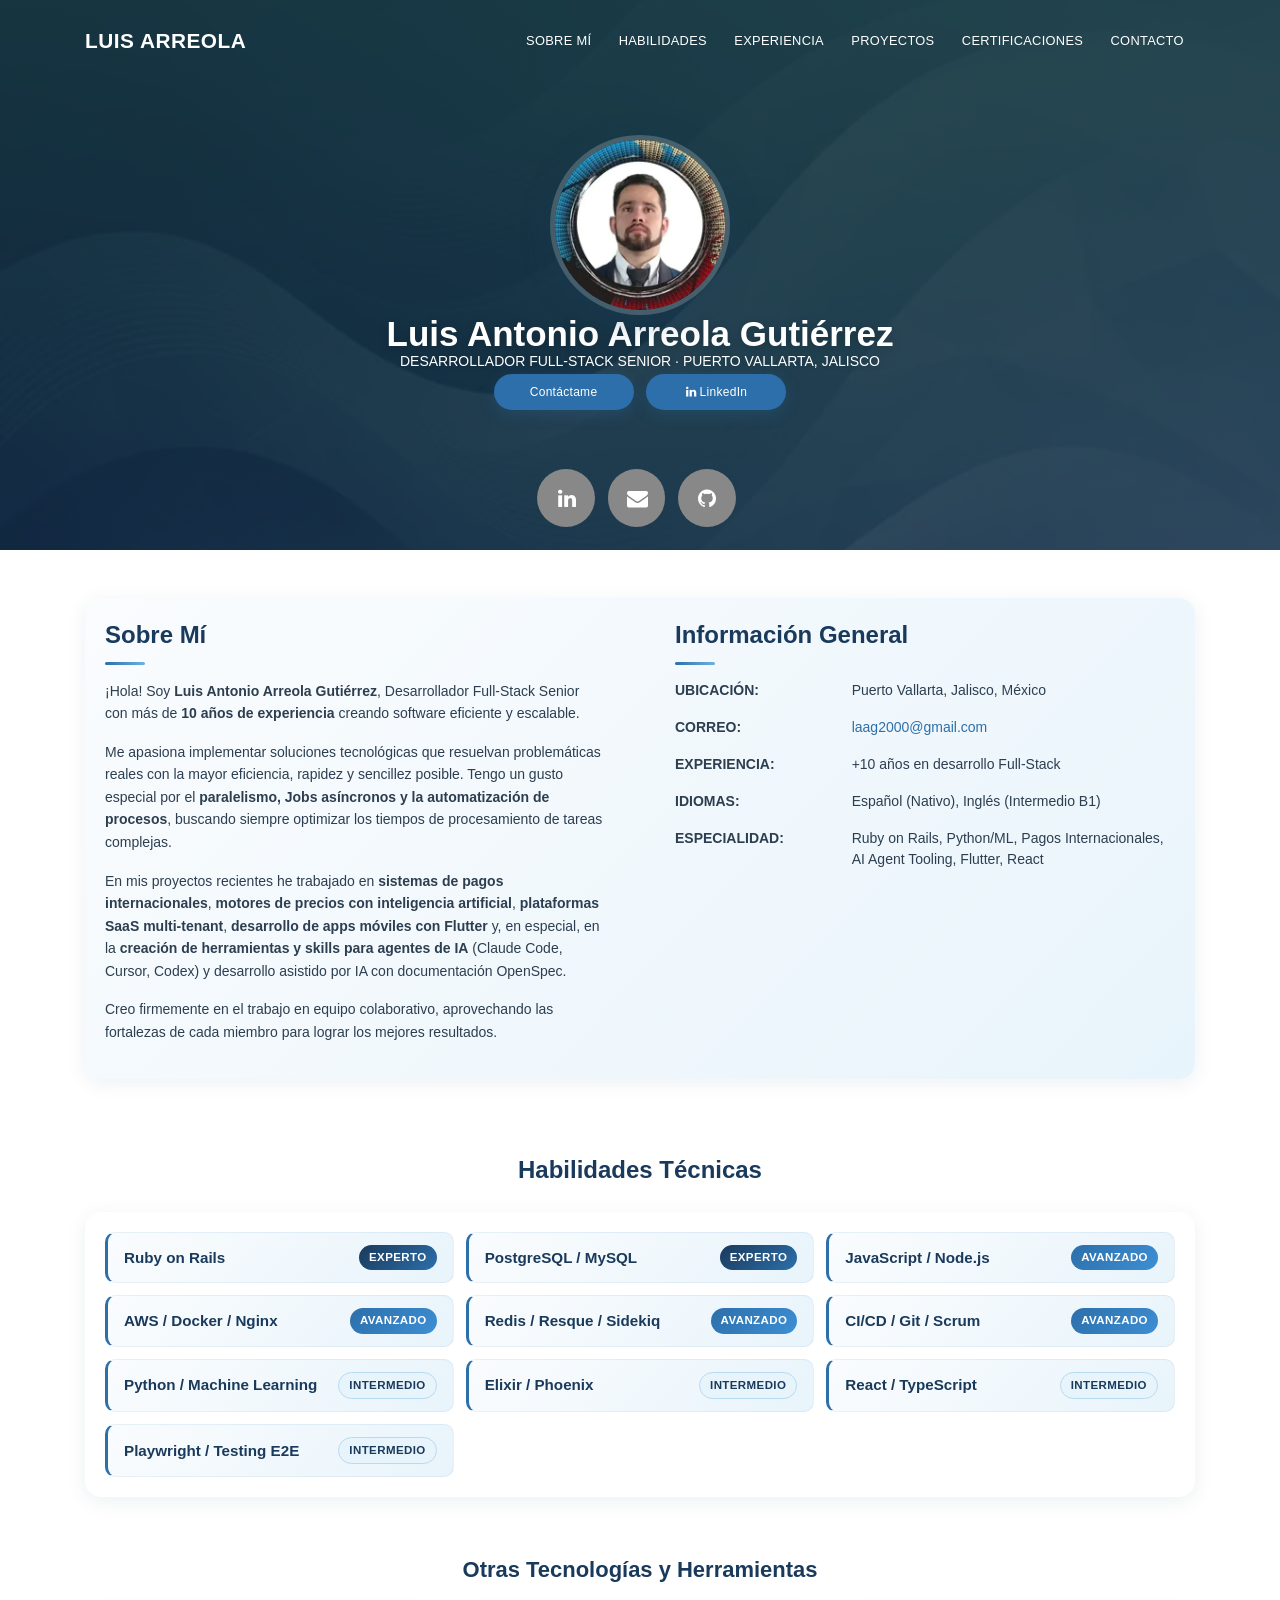
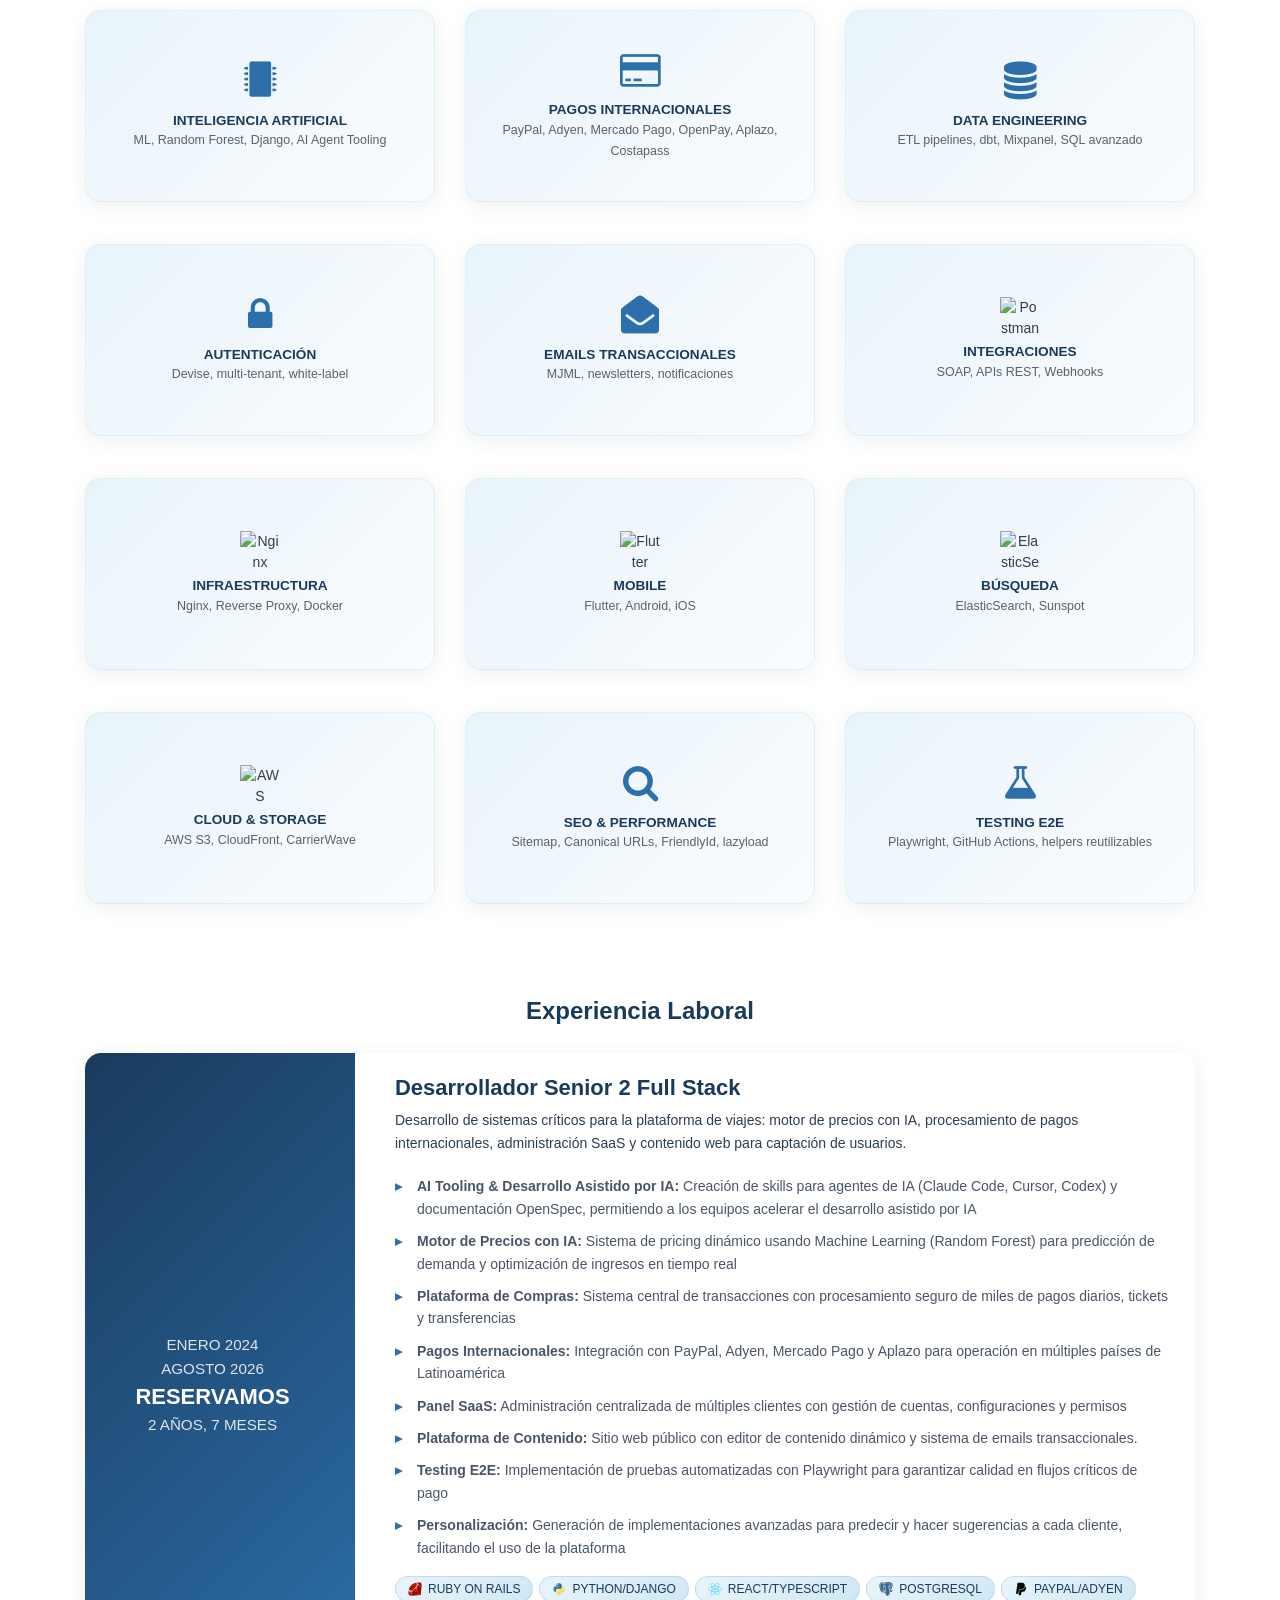
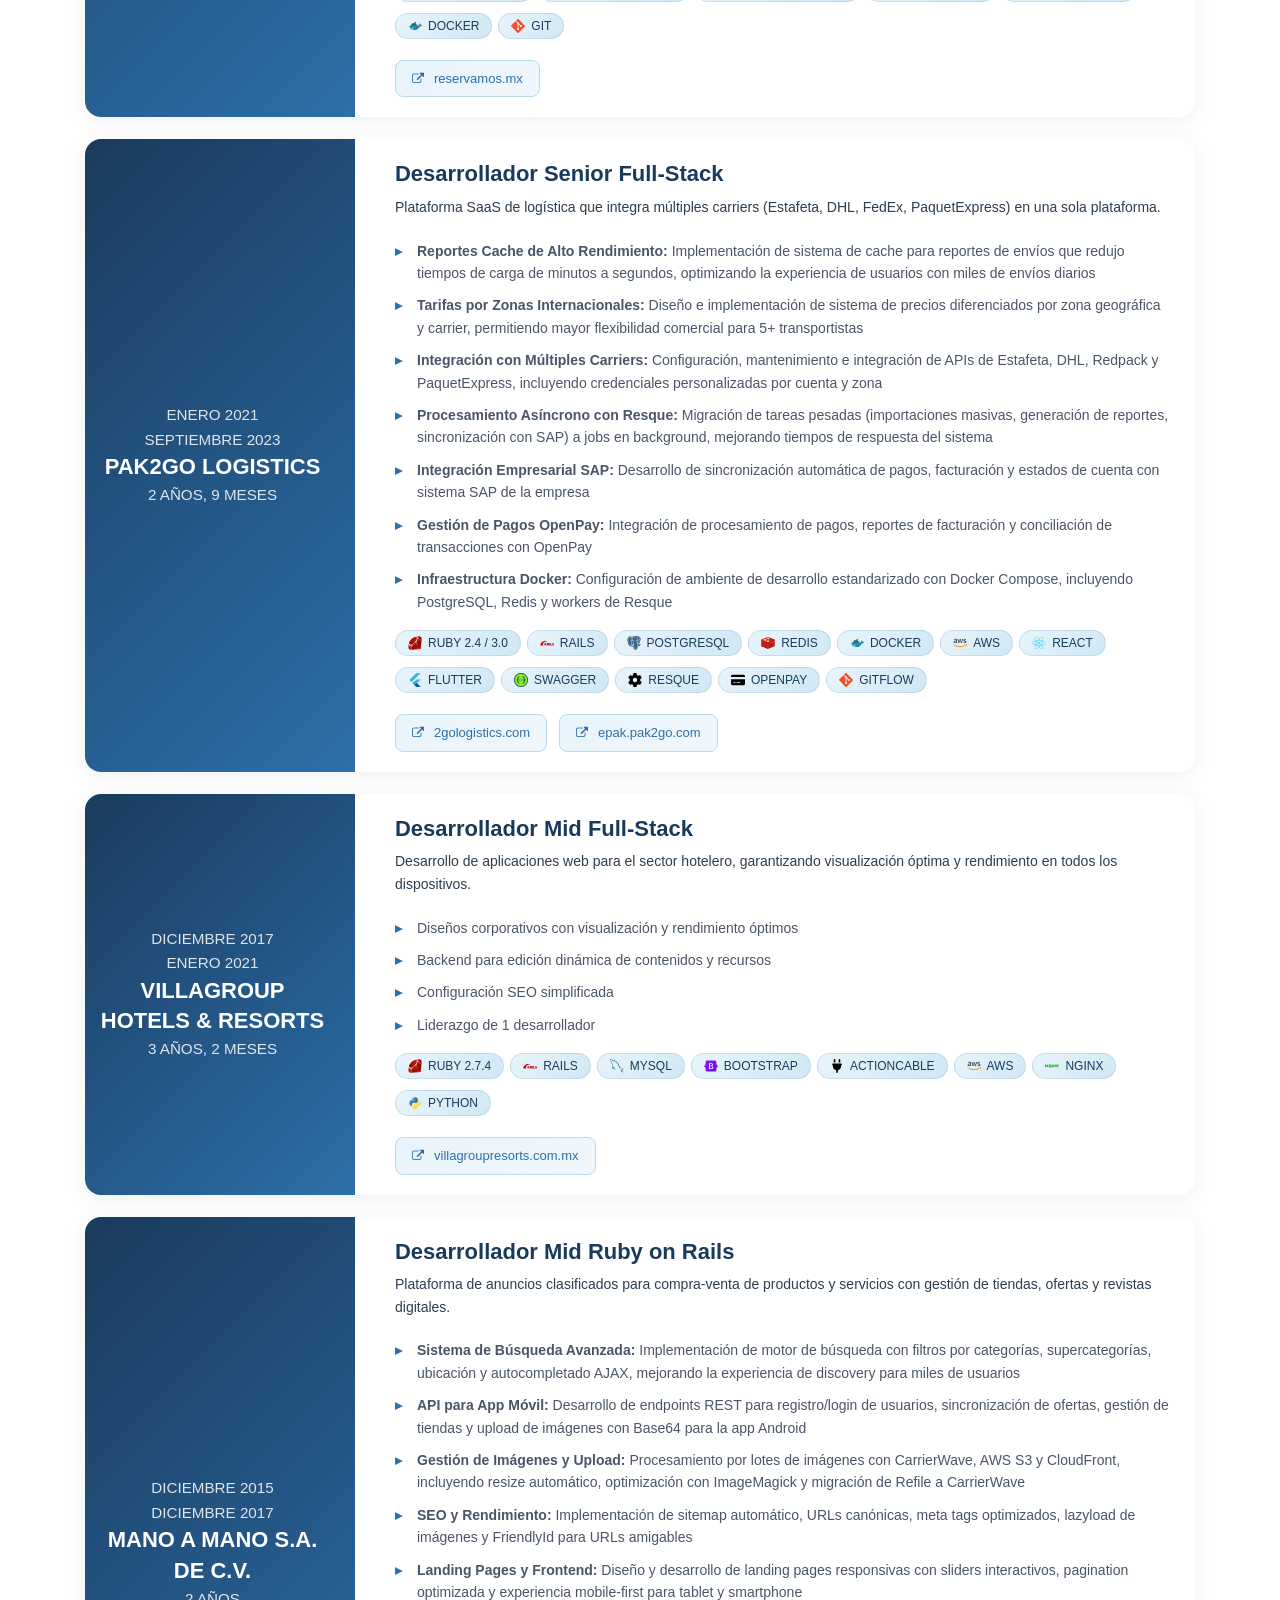
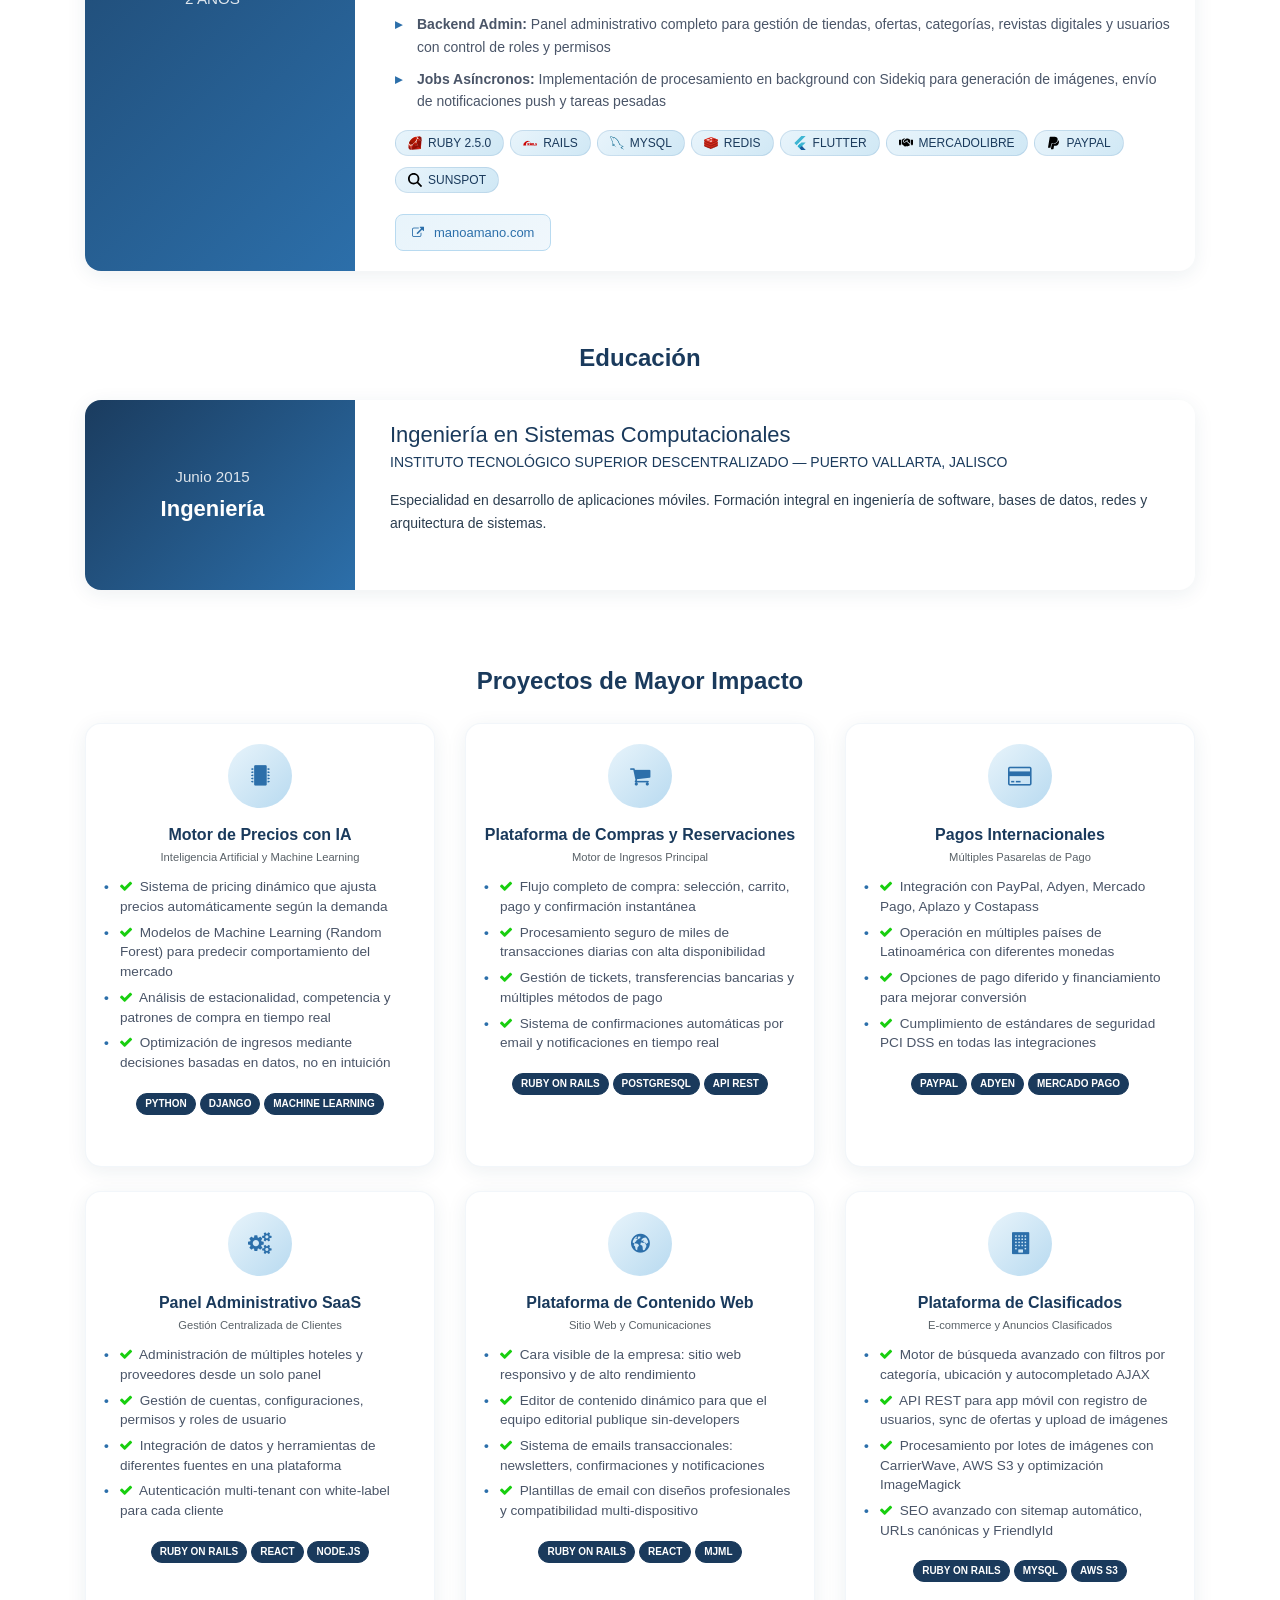
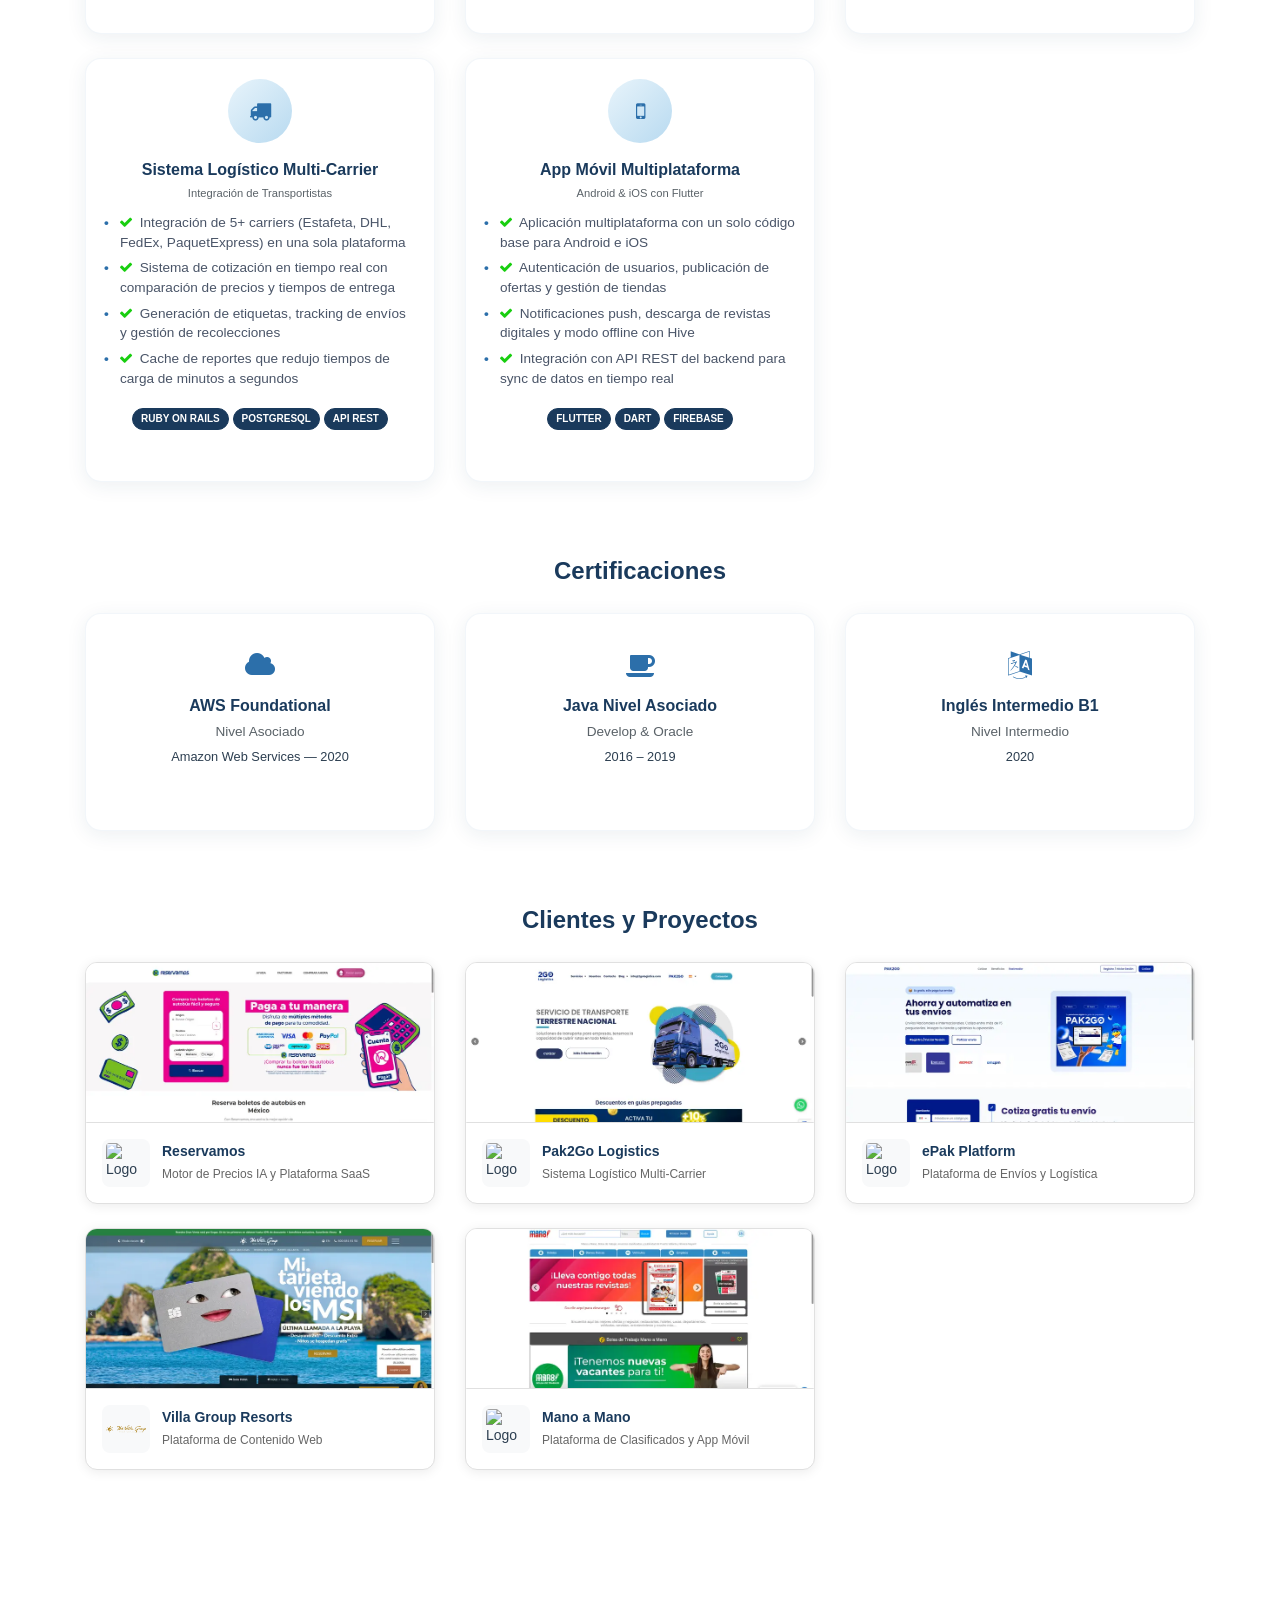
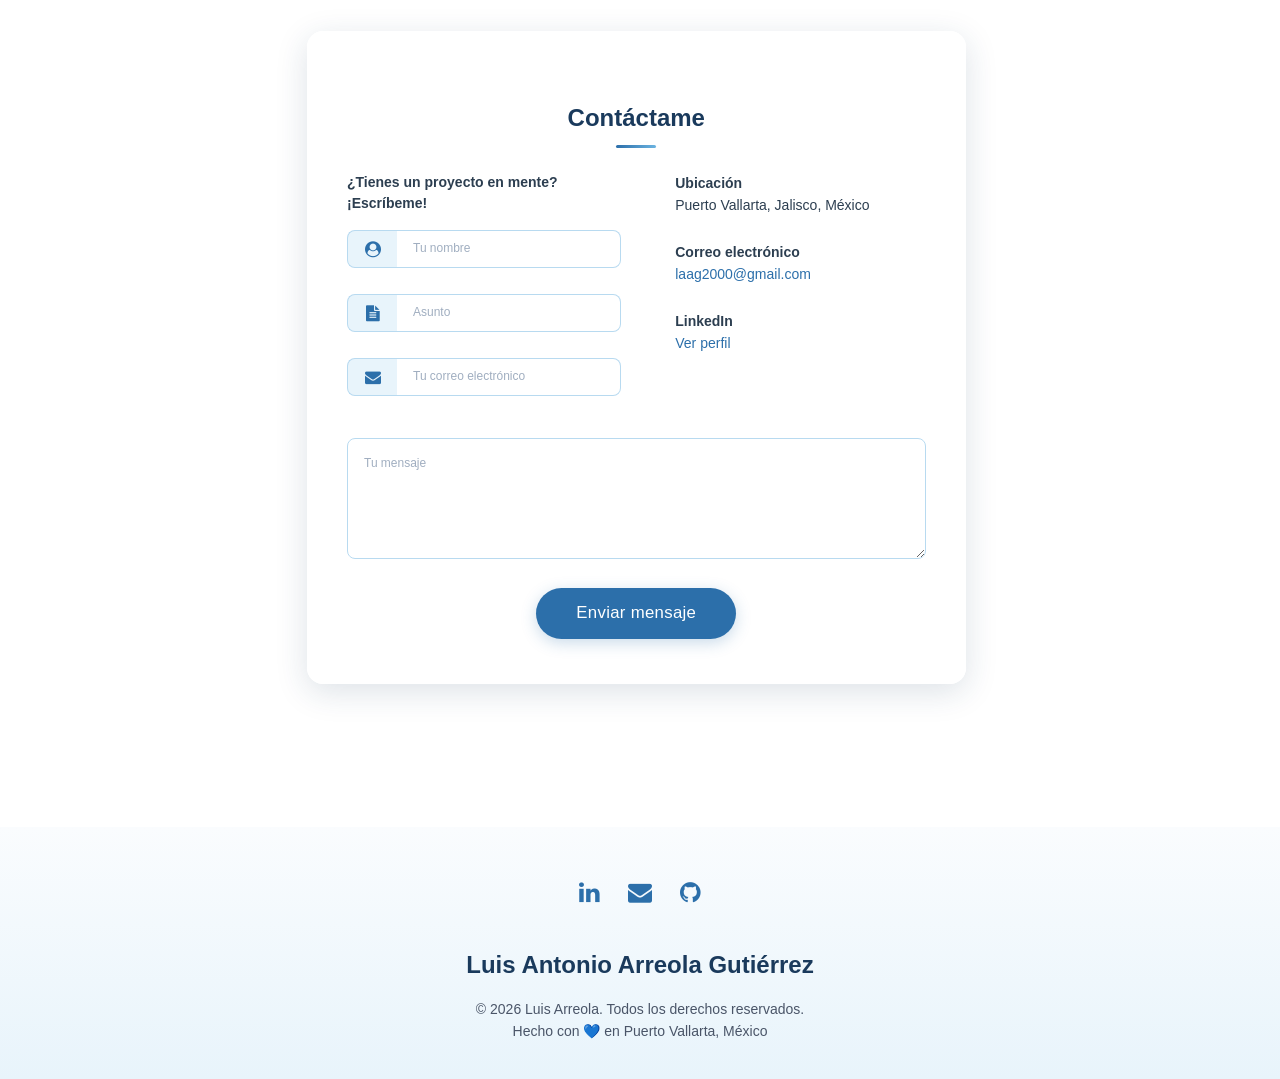
==== index.html @ 7dad3530 "Fix english level, copyright year and Reservamos start date; elevate AI tooling" ====
<!DOCTYPE html>
<html lang="es-MX">

<head>
  <meta charset="UTF-8">
  <meta name="viewport" content="width=device-width, initial-scale=1">

  <!-- SEO Primary Meta Tags -->
  <title>Luis Antonio Arreola Gutiérrez — Desarrollador Full-Stack Senior</title>
  <meta name="description"
    content="Portafolio de Luis Antonio Arreola Gutiérrez, Desarrollador Full-Stack Senior con +10 años en Ruby on Rails, Python, Flutter y AWS. Puerto Vallarta, México.">
  <meta name="author" content="Luis Antonio Arreola Gutiérrez">
  <meta name="robots" content="index, follow">
  <link rel="canonical" href="https://www.laag.dev/">

  <!-- Preconnect for Performance -->
  <link rel="preconnect" href="https://cdn.jsdelivr.net">
  <link rel="preconnect" href="https://fonts.gstatic.com" crossorigin>
  
  <!-- Preload Critical Resources -->
  <link rel="preload" href="images/profile.webp" as="image" type="image/webp">
  <link rel="preload" href="images/header-bg.webp" as="image" type="image/webp" fetchpriority="high">
  
  <!-- DNS Prefetch -->
  <link rel="dns-prefetch" href="https://www.google.com">
  <link rel="dns-prefetch" href="https://formspree.io">

  <!-- Open Graph / Facebook -->
  <meta property="og:type" content="website">
  <meta property="og:url" content="https://www.laag.dev/">
  <meta property="og:title" content="Luis Antonio Arreola Gutiérrez — Desarrollador Full-Stack Senior">
  <meta property="og:description"
    content="Portafolio profesional de Luis Antonio Arreola Gutiérrez. +10 años creando software eficiente y escalable.">
  <meta property="og:image" content="https://www.laag.dev/images/profile.webp">
  <meta property="og:image:type" content="image/webp">
  <meta property="og:locale" content="es_MX">

  <!-- Twitter -->
  <meta name="twitter:card" content="summary_large_image">
  <meta name="twitter:title" content="Luis Antonio Arreola Gutiérrez — Desarrollador Full-Stack Senior">
  <meta name="twitter:description"
    content="Portafolio profesional de Luis Antonio Arreola Gutiérrez. +10 años creando software eficiente y escalable.">
  <meta name="twitter:image" content="https://www.laag.dev/images/profile.webp">

  <!-- Structured Data (JSON-LD) -->
  <script type="application/ld+json">
    {
      "@context": "https://schema.org",
      "@type": "Person",
      "name": "Luis Antonio Arreola Gutiérrez",
      "url": "https://www.laag.dev",
      "image": "https://www.laag.dev/images/profile.webp",
      "jobTitle": "Desarrollador Full-Stack Senior",
      "worksFor": {
        "@type": "Organization",
        "name": "Reservamos"
      },
      "address": {
        "@type": "PostalAddress",
        "addressLocality": "Puerto Vallarta",
        "addressRegion": "Jalisco",
        "addressCountry": "MX"
      },
      "sameAs": [
        "https://www.linkedin.com/in/luis-antonio-arreola-gutierrez-a48239131/",
        "https://github.com/luyz2000"
      ]
    }
    </script>

  <!-- System fonts only (no custom typeface downloads). Icon font ForkAwesome remains. -->

    <!-- Critical CSS (inlined to eliminate render-blocking) -->
  <style>/*!
 * Bootstrap v4.0.0-beta (https://getbootstrap.com)
 * Copyright 2011-2017 The Bootstrap Authors
 * Copyright 2011-2017 Twitter, Inc.
 * Licensed under MIT (https://github.com/twbs/bootstrap/blob/master/LICENSE)
 */@media print{*,::after,::before{text-shadow:none!important;box-shadow:none!important}a,a:visited{text-decoration:underline}img{page-break-inside:avoid}h2,h3,p{orphans:3;widows:3}h2,h3{page-break-after:avoid}.navbar{display:none}.badge{border:1px solid #000}}html{box-sizing:border-box;font-family:sans-serif;line-height:1.15;-webkit-text-size-adjust:100%;-ms-text-size-adjust:100%;-ms-overflow-style:scrollbar;-webkit-tap-highlight-color:transparent}*,::after,::before{box-sizing:inherit}@-ms-viewport{width:device-width}footer,header,main,nav,section{display:block}body{margin:0;font-family:-apple-system,BlinkMacSystemFont,"Segoe UI",Roboto,"Helvetica Neue",Arial,sans-serif;font-size:1rem;font-weight:400;line-height:1.5;color:#212529;background-color:#fff}[tabindex="-1"]:focus{outline:0!important}h1,h2,h3,h4,h5,h6{margin-top:0;margin-bottom:.5rem}p{margin-top:0;margin-bottom:1rem}address{margin-bottom:1rem;font-style:normal;line-height:inherit}ol,ul{margin-top:0;margin-bottom:1rem}ol ol,ol ul,ul ol,ul ul{margin-bottom:0}b,strong{font-weight:bolder}small{font-size:80%}a{color:#007bff;text-decoration:none;background-color:transparent;-webkit-text-decoration-skip:objects}a:hover{color:#0056b3;text-decoration:underline}a:not([href]):not([tabindex]){color:inherit;text-decoration:none}a:not([href]):not([tabindex]):focus,a:not([href]):not([tabindex]):hover{color:inherit;text-decoration:none}a:not([href]):not([tabindex]):focus{outline:0}img{vertical-align:middle;border-style:none}svg:not(:root){overflow:hidden}[role=button],a,button,input,label,textarea{-ms-touch-action:manipulation;touch-action:manipulation}label{display:inline-block;margin-bottom:.5rem}button:focus{outline:1px dotted;outline:5px auto -webkit-focus-ring-color}button,input,textarea{margin:0;font-family:inherit;font-size:inherit;line-height:inherit}button,input{overflow:visible}button{text-transform:none}[type=submit],button,html [type=button]{-webkit-appearance:button}[type=button]::-moz-focus-inner,[type=submit]::-moz-focus-inner,button::-moz-focus-inner{padding:0;border-style:none}textarea{overflow:auto;resize:vertical}::-webkit-file-upload-button{font:inherit;-webkit-appearance:button}.h1,.h2,.h3,.h4,.h5,.h6,h1,h2,h3,h4,h5,h6{margin-bottom:.5rem;font-family:inherit;font-weight:500;line-height:1.1;color:inherit}.h1,h1{font-size:2.5rem}.h2,h2{font-size:2rem}.h3,h3{font-size:1.75rem}.h4,h4{font-size:1.5rem}.h5,h5{font-size:1.25rem}.h6,h6{font-size:1rem}.small,small{font-size:80%;font-weight:400}.container{margin-right:auto;margin-left:auto;padding-right:15px;padding-left:15px;width:100%}@media (min-width:576px){.container{max-width:540px}}@media (min-width:768px){.container{max-width:720px}}@media (min-width:992px){.container{max-width:960px}}@media (min-width:1200px){.container{max-width:1140px}}.row{display:-ms-flexbox;display:flex;-ms-flex-wrap:wrap;flex-wrap:wrap;margin-right:-15px;margin-left:-15px}.col,.col-lg-4,.col-lg-6,.col-md-12,.col-md-3,.col-md-4,.col-md-6,.col-md-9,.col-sm-4,.col-sm-6,.col-sm-8{position:relative;width:100%;min-height:1px;padding-right:15px;padding-left:15px}.col{-ms-flex-preferred-size:0;flex-basis:0;-ms-flex-positive:1;flex-grow:1;max-width:100%}@media (min-width:576px){.col-sm-4{-ms-flex:0 0 33.333333%;flex:0 0 33.333333%;max-width:33.333333%}.col-sm-6{-ms-flex:0 0 50%;flex:0 0 50%;max-width:50%}.col-sm-8{-ms-flex:0 0 66.666667%;flex:0 0 66.666667%;max-width:66.666667%}}@media (min-width:768px){.col-md-3{-ms-flex:0 0 25%;flex:0 0 25%;max-width:25%}.col-md-4{-ms-flex:0 0 33.333333%;flex:0 0 33.333333%;max-width:33.333333%}.col-md-6{-ms-flex:0 0 50%;flex:0 0 50%;max-width:50%}.col-md-9{-ms-flex:0 0 75%;flex:0 0 75%;max-width:75%}.col-md-12{-ms-flex:0 0 100%;flex:0 0 100%;max-width:100%}}@media (min-width:992px){.col-lg-4{-ms-flex:0 0 33.333333%;flex:0 0 33.333333%;max-width:33.333333%}.col-lg-6{-ms-flex:0 0 50%;flex:0 0 50%;max-width:50%}}.form-control{display:block;width:100%;padding:.5rem .75rem;font-size:1rem;line-height:1.25;color:#495057;background-color:#fff;background-image:none;background-clip:padding-box;border:1px solid rgba(0,0,0,.15);border-radius:.25rem;transition:border-color ease-in-out .15s,box-shadow ease-in-out .15s}.form-control::-ms-expand{background-color:transparent;border:0}.form-control:focus{color:#495057;background-color:#fff;border-color:#80bdff;outline:0}.form-control::-webkit-input-placeholder{color:#868e96;opacity:1}.form-control:-ms-input-placeholder{color:#868e96;opacity:1}.form-control::placeholder{color:#868e96;opacity:1}.form-control:disabled{background-color:#e9ecef;opacity:1}.form-group{margin-bottom:1rem}.btn{display:inline-block;font-weight:400;text-align:center;white-space:nowrap;vertical-align:middle;-webkit-user-select:none;-moz-user-select:none;-ms-user-select:none;user-select:none;border:1px solid transparent;padding:.5rem .75rem;font-size:1rem;line-height:1.25;border-radius:.25rem;transition:all .15s ease-in-out}.btn:focus,.btn:hover{text-decoration:none}.btn.focus,.btn:focus{outline:0;box-shadow:0 0 0 3px rgba(0,123,255,.25)}.btn.disabled,.btn:disabled{opacity:.65}.btn:active{background-image:none}a.btn.disabled{pointer-events:none}.btn-primary{color:#fff;background-color:#007bff;border-color:#007bff}.btn-primary:hover{color:#fff;background-color:#0069d9;border-color:#0062cc}.btn-primary.focus,.btn-primary:focus{box-shadow:0 0 0 3px rgba(0,123,255,.5)}.btn-primary.disabled,.btn-primary:disabled{background-color:#007bff;border-color:#007bff}.btn-primary:active{background-color:#0069d9;background-image:none;border-color:#0062cc}.btn-link{font-weight:400;color:#007bff;border-radius:0}.btn-link,.btn-link:active,.btn-link:disabled{background-color:transparent}.btn-link,.btn-link:active,.btn-link:focus{border-color:transparent;box-shadow:none}.btn-link:hover{border-color:transparent}.btn-link:focus,.btn-link:hover{color:#0056b3;text-decoration:underline;background-color:transparent}.btn-link:disabled{color:#868e96}.btn-link:disabled:focus,.btn-link:disabled:hover{text-decoration:none}.btn-lg{padding:.5rem 1rem;font-size:1.25rem;line-height:1.5;border-radius:.3rem}.collapse{display:none}.collapse.show{display:block}.show>a{outline:0}.input-group{position:relative;display:-ms-flexbox;display:flex;width:100%}.input-group .form-control{position:relative;z-index:2;-ms-flex:1 1 auto;flex:1 1 auto;width:1%;margin-bottom:0}.input-group .form-control:active,.input-group .form-control:focus,.input-group .form-control:hover{z-index:3}.input-group .form-control,.input-group-addon{display:-ms-flexbox;display:flex;-ms-flex-align:center;align-items:center}.input-group .form-control:not(:first-child):not(:last-child),.input-group-addon:not(:first-child):not(:last-child){border-radius:0}.input-group-addon{white-space:nowrap;vertical-align:middle}.input-group-addon{padding:.5rem .75rem;margin-bottom:0;font-size:1rem;font-weight:400;line-height:1.25;color:#495057;text-align:center;background-color:#e9ecef;border:1px solid rgba(0,0,0,.15);border-radius:.25rem}.input-group .form-control:not(:last-child),.input-group-addon:not(:last-child){border-top-right-radius:0;border-bottom-right-radius:0}.input-group-addon:not(:last-child){border-right:0}.input-group .form-control:not(:first-child),.input-group-addon:not(:first-child){border-top-left-radius:0;border-bottom-left-radius:0}.form-control+.input-group-addon:not(:first-child){border-left:0}.nav{display:-ms-flexbox;display:flex;-ms-flex-wrap:wrap;flex-wrap:wrap;padding-left:0;margin-bottom:0;list-style:none}.nav-link{display:block;padding:.5rem 1rem}.nav-link:focus,.nav-link:hover{text-decoration:none}.nav-link.disabled{color:#868e96}.navbar{position:relative;display:-ms-flexbox;display:flex;-ms-flex-wrap:wrap;flex-wrap:wrap;-ms-flex-align:center;align-items:center;-ms-flex-pack:justify;justify-content:space-between;padding:.5rem 1rem}.navbar>.container{display:-ms-flexbox;display:flex;-ms-flex-wrap:wrap;flex-wrap:wrap;-ms-flex-align:center;align-items:center;-ms-flex-pack:justify;justify-content:space-between}.navbar-brand{display:inline-block;padding-top:.3125rem;padding-bottom:.3125rem;margin-right:1rem;font-size:1.25rem;line-height:inherit;white-space:nowrap}.navbar-brand:focus,.navbar-brand:hover{text-decoration:none}.navbar-nav{display:-ms-flexbox;display:flex;-ms-flex-direction:column;flex-direction:column;padding-left:0;margin-bottom:0;list-style:none}.navbar-nav .nav-link{padding-right:0;padding-left:0}.navbar-collapse{-ms-flex-preferred-size:100%;flex-basis:100%;-ms-flex-align:center;align-items:center}.navbar-toggler{padding:.25rem .75rem;font-size:1.25rem;line-height:1;background:0 0;border:1px solid transparent;border-radius:.25rem}.navbar-toggler:focus,.navbar-toggler:hover{text-decoration:none}@media (max-width:991px){.navbar-expand-lg>.container{padding-right:0;padding-left:0}}@media (min-width:992px){.navbar-expand-lg{-ms-flex-direction:row;flex-direction:row;-ms-flex-wrap:nowrap;flex-wrap:nowrap;-ms-flex-pack:start;justify-content:flex-start}.navbar-expand-lg .navbar-nav{-ms-flex-direction:row;flex-direction:row}.navbar-expand-lg .navbar-nav .nav-link{padding-right:.5rem;padding-left:.5rem}.navbar-expand-lg>.container{-ms-flex-wrap:nowrap;flex-wrap:nowrap}.navbar-expand-lg .navbar-collapse{display:-ms-flexbox!important;display:flex!important}.navbar-expand-lg .navbar-toggler{display:none}}.card{position:relative;display:-ms-flexbox;display:flex;-ms-flex-direction:column;flex-direction:column;min-width:0;word-wrap:break-word;background-color:#fff;background-clip:border-box;border:1px solid rgba(0,0,0,.125);border-radius:.25rem}.card-body{-ms-flex:1 1 auto;flex:1 1 auto;padding:1.25rem}.pagination{display:-ms-flexbox;display:flex;padding-left:0;list-style:none;border-radius:.25rem}.badge{display:inline-block;padding:.25em .4em;font-size:75%;font-weight:700;line-height:1;color:#fff;text-align:center;white-space:nowrap;vertical-align:baseline;border-radius:.25rem}.badge:empty{display:none}.btn .badge{position:relative;top:-1px}.badge-primary{color:#fff;background-color:#007bff}.badge-primary[href]:focus,.badge-primary[href]:hover{color:#fff;text-decoration:none;background-color:#0062cc}@-webkit-keyframes progress-bar-stripes{from{background-position:1rem 0}to{background-position:0 0}}@keyframes progress-bar-stripes{from{background-position:1rem 0}to{background-position:0 0}}.media{display:-ms-flexbox;display:flex;-ms-flex-align:start;align-items:flex-start}.close{float:right;font-size:1.5rem;font-weight:700;line-height:1;color:#000;text-shadow:0 1px 0 #fff;opacity:.5}.close:focus,.close:hover{color:#000;text-decoration:none;opacity:.75}button.close{padding:0;background:0 0;border:0;-webkit-appearance:none}.tooltip{position:absolute;z-index:1070;display:block;margin:0;font-family:-apple-system,BlinkMacSystemFont,"Segoe UI",Roboto,"Helvetica Neue",Arial,sans-serif;font-style:normal;font-weight:400;line-height:1.5;text-align:left;text-align:start;text-decoration:none;text-shadow:none;text-transform:none;letter-spacing:normal;word-break:normal;word-spacing:normal;white-space:normal;line-break:auto;font-size:.875rem;word-wrap:break-word;opacity:0}.tooltip.show{opacity:.9}.bg-primary{background-color:#007bff!important}a.bg-primary:focus,a.bg-primary:hover{background-color:#0062cc!important}.justify-content-end{-ms-flex-pack:end!important;justify-content:flex-end!important}.fixed-top{position:fixed;top:0;right:0;left:0;z-index:1030}.sr-only{position:absolute;width:1px;height:1px;padding:0;overflow:hidden;clip:rect(0,0,0,0);white-space:nowrap;-webkit-clip-path:inset(50%);clip-path:inset(50%);border:0}.h-100{height:100%!important}.mt-0{margin-top:0!important}.mb-0{margin-bottom:0!important}.mr-1{margin-right:.25rem!important}.mr-2{margin-right:.5rem!important}.mb-2{margin-bottom:.5rem!important}.mt-3{margin-top:1rem!important}.mb-3{margin-bottom:1rem!important}.mb-4{margin-bottom:1.5rem!important}.pb-2{padding-bottom:.5rem!important}.pb-3{padding-bottom:1rem!important}.pt-4{padding-top:1.5rem!important}@media (min-width:768px){.pt-md-0{padding-top:0!important}.pl-md-4{padding-left:1.5rem!important}}.text-left{text-align:left!important}.text-center{text-align:center!important}.text-uppercase{text-transform:uppercase!important}.text-white{color:#fff!important}.text-success{color:#28a745!important}a.text-success:focus,a.text-success:hover{color:#1e7e34!important}.text-muted{color:#868e96!important}.visible{visibility:visible!important}</style>
  <style>.btn,.navbar .navbar-nav>a.btn{border-width:2px;font-weight:400;font-size:.8571em;line-height:1.35em;margin:5px 1px;border:none;border-radius:.1875rem;padding:11px 22px;cursor:pointer;background-color:#888;color:#fff}.btn:active,.btn:active:focus,.btn:active:hover,.btn:focus,.btn:hover,.navbar .navbar-nav>a.btn:active,.navbar .navbar-nav>a.btn:active:focus,.navbar .navbar-nav>a.btn:active:hover,.navbar .navbar-nav>a.btn:focus,.navbar .navbar-nav>a.btn:hover{background-color:#979797;color:#fff;-webkit-box-shadow:none;box-shadow:none}.btn:hover,.navbar .navbar-nav>a.btn:hover{-webkit-box-shadow:0 3px 8px 0 rgba(0,0,0,.17);box-shadow:0 3px 8px 0 rgba(0,0,0,.17)}.btn.disabled,.btn.disabled.focus,.btn.disabled:active,.btn.disabled:focus,.btn.disabled:hover,.btn:disabled,.btn:disabled.focus,.btn:disabled:active,.btn:disabled:focus,.btn:disabled:hover,.btn[disabled],.btn[disabled].focus,.btn[disabled]:active,.btn[disabled]:focus,.btn[disabled]:hover,.navbar .navbar-nav>a.btn.disabled,.navbar .navbar-nav>a.btn.disabled.focus,.navbar .navbar-nav>a.btn.disabled:active,.navbar .navbar-nav>a.btn.disabled:focus,.navbar .navbar-nav>a.btn.disabled:hover,.navbar .navbar-nav>a.btn:disabled,.navbar .navbar-nav>a.btn:disabled.focus,.navbar .navbar-nav>a.btn:disabled:active,.navbar .navbar-nav>a.btn:disabled:focus,.navbar .navbar-nav>a.btn:disabled:hover,.navbar .navbar-nav>a.btn[disabled],.navbar .navbar-nav>a.btn[disabled].focus,.navbar .navbar-nav>a.btn[disabled]:active,.navbar .navbar-nav>a.btn[disabled]:focus,.navbar .navbar-nav>a.btn[disabled]:hover{background-color:#888;border-color:#888}.btn.btn-link,.navbar .navbar-nav>a.btn.btn-link{color:#888}.btn.btn-link:active,.btn.btn-link:focus,.btn.btn-link:hover,.navbar .navbar-nav>a.btn.btn-link:active,.navbar .navbar-nav>a.btn.btn-link:focus,.navbar .navbar-nav>a.btn.btn-link:hover{background-color:transparent;color:#979797;text-decoration:none;-webkit-box-shadow:none;box-shadow:none}.btn:focus,.btn:hover,.navbar .navbar-nav>a.btn:focus,.navbar .navbar-nav>a.btn:hover{opacity:1;outline:0!important}.btn:active,.navbar .navbar-nav>a.btn:active{-webkit-box-shadow:none;box-shadow:none;outline:0!important}.btn.btn-icon,.navbar .navbar-nav>a.btn.btn-icon{height:2.375rem;min-width:2.375rem;width:2.375rem;padding:0;font-size:.9375rem;overflow:hidden;position:relative;line-height:normal}.btn.btn-icon.btn-lg,.navbar .navbar-nav>a.btn.btn-icon.btn-lg{height:3.6rem;min-width:3.6rem;width:3.6rem}.btn.btn-icon.btn-lg i.fa,.navbar .navbar-nav>a.btn.btn-icon.btn-lg i.fa{font-size:1.325rem}.btn.btn-icon:not(.btn-footer) i.fa,.navbar .navbar-nav>a.btn.btn-icon:not(.btn-footer) i.fa{position:absolute;top:50%;left:50%;-webkit-transform:translate(-12px,-12px);transform:translate(-12px,-12px);line-height:1.5626rem;width:25px}.btn-primary{background-color:#378c3f;color:#fff}.btn-primary:active,.btn-primary:active:focus,.btn-primary:active:hover,.btn-primary:focus,.btn-primary:hover{background-color:#40a249;color:#fff;-webkit-box-shadow:none;box-shadow:none}.btn-primary:hover{-webkit-box-shadow:0 3px 8px 0 rgba(0,0,0,.17);box-shadow:0 3px 8px 0 rgba(0,0,0,.17)}.btn-primary.disabled,.btn-primary.disabled.focus,.btn-primary.disabled:active,.btn-primary.disabled:focus,.btn-primary.disabled:hover,.btn-primary:disabled,.btn-primary:disabled.focus,.btn-primary:disabled:active,.btn-primary:disabled:focus,.btn-primary:disabled:hover,.btn-primary[disabled],.btn-primary[disabled].focus,.btn-primary[disabled]:active,.btn-primary[disabled]:focus,.btn-primary[disabled]:hover{background-color:#378c3f;border-color:#378c3f}.btn-primary.btn-link{color:#378c3f}.btn-primary.btn-link:active,.btn-primary.btn-link:focus,.btn-primary.btn-link:hover{background-color:transparent;color:#40a249;text-decoration:none;-webkit-box-shadow:none;box-shadow:none}.btn.disabled,.btn:disabled,.btn[disabled]{opacity:.5}.btn-round{border-width:1px;border-radius:30px!important;padding:11px 23px}.btn-link.disabled,.btn-link.disabled.focus,.btn-link.disabled:active,.btn-link.disabled:focus,.btn-link.disabled:hover,.btn-link:disabled,.btn-link:disabled.focus,.btn-link:disabled:active,.btn-link:disabled:focus,.btn-link:disabled:hover,.btn-link[disabled],.btn-link[disabled].focus,.btn-link[disabled]:active,.btn-link[disabled]:focus,.btn-link[disabled]:hover{background-color:transparent}.btn-lg{font-size:1em;border-radius:.25rem;padding:15px 48px}.btn-link{border:0;padding:.5rem .7rem;background-color:transparent}.form-control::-moz-placeholder{color:#ddd;opacity:1}.form-control:-moz-placeholder{color:#ddd;opacity:1}.form-control::-webkit-input-placeholder{color:#ddd;opacity:1}.form-control:-ms-input-placeholder{color:#ddd;opacity:1}.form-control{background-color:transparent;border:1px solid #e3e3e3;border-radius:30px;color:#2c2c2c;line-height:normal;font-size:.8571em;-webkit-transition:color .3s ease-in-out,border-color .3s ease-in-out,background-color .3s ease-in-out;transition:color .3s ease-in-out,border-color .3s ease-in-out,background-color .3s ease-in-out;-webkit-box-shadow:none;box-shadow:none}.form-control:focus{border:1px solid #378c3f;-webkit-box-shadow:none;box-shadow:none;outline:0!important;color:#2c2c2c}.form-control:focus+.input-group-addon,.form-control:focus~.input-group-addon{border:1px solid #378c3f;border-left:none;background-color:transparent}.open .form-control{border-radius:.25rem .25rem 0 0;border-bottom-color:transparent}.form-control+.input-group-addon{background-color:#fff}.form-group .form-control,.input-group .form-control{padding:10px 18px 10px 18px}.form-group .form-control+.input-group-addon,.input-group .form-control+.input-group-addon{padding:10px 18px 10px 0}.form-group .input-group-addon,.input-group .input-group-addon{padding:10px 0 10px 18px}.form-group .input-group-addon+.form-control,.form-group .input-group-addon~.form-control,.input-group .input-group-addon+.form-control,.input-group .input-group-addon~.form-control{padding:10px 19px 11px 16px}.input-group-addon{background-color:#fff;border:1px solid #e3e3e3;border-radius:30px;color:#555;-webkit-transition:color .3s ease-in-out,border-color .3s ease-in-out,background-color .3s ease-in-out;transition:color .3s ease-in-out,border-color .3s ease-in-out,background-color .3s ease-in-out}.input-group-addon+.form-control,.input-group-addon~.form-control{padding-left:18px}.input-group-addon i{width:17px}.input-group-focus .input-group-addon{background-color:#fff;border-color:#378c3f}.form-group,.input-group{margin-bottom:10px}.input-group[disabled] .input-group-addon{background-color:#e3e3e3}.input-group .form-control:first-child,.input-group-addon:first-child{border-right:0 none}.input-group .form-control:last-child,.input-group-addon:last-child{border-left:0 none}.form-control[disabled]{background-color:#e3e3e3;color:#888;cursor:not-allowed}textarea.form-control{max-width:100%;padding:10px 10px 0 0;resize:none;border:none;border-bottom:1px solid #e3e3e3;border-radius:0;line-height:2}textarea.form-control:active,textarea.form-control:focus{border-left:none;border-top:none;border-right:none}.form-group{position:relative}.badge{border-radius:8px;padding:4px 8px;text-transform:uppercase;font-size:.7142em;line-height:12px;background-color:transparent;border:1px solid;margin-bottom:5px;border-radius:.875rem}.badge-primary{border-color:#378c3f;color:#378c3f}button,input,textarea{font-family:-apple-system,BlinkMacSystemFont,'Segoe UI',Roboto,'Helvetica Neue',Arial,sans-serif}h1,h2,h3,h4,h5,h6{font-weight:400}small{font-size:60%}a{color:#378c3f}a:focus,a:hover{color:#378c3f}.h1,h1{font-size:3.5em;line-height:1.15;margin-bottom:30px}.h1 small,h1 small{font-weight:700;text-transform:uppercase;opacity:.8}.h2,h2{font-size:2.5em;margin-bottom:30px}.h3,h3{font-size:2em;margin-bottom:30px;line-height:1.4em}.h4,h4{font-size:1.714em;line-height:1.45em;margin-top:30px;margin-bottom:15px}.h4+.category,.h4.title+.category,h4+.category,h4.title+.category{margin-top:-10px}.h5,h5{font-size:1.57em;line-height:1.4em;margin-bottom:15px}.h6,h6{font-size:1em;font-weight:700;text-transform:uppercase}p{line-height:1.61em}.description p,p.description{font-size:1.14em}.title{font-weight:700}.title+.category{margin-top:-25px}.description{color:#9a9a9a;font-weight:300}.category{text-transform:uppercase;font-weight:700;color:#9a9a9a}.text-success{color:#18ce0f!important}.text-danger{color:#ff3636!important}body{color:#2c2c2c;font-size:14px;font-family:-apple-system,BlinkMacSystemFont,'Segoe UI',Roboto,'Helvetica Neue',Arial,sans-serif;-moz-osx-font-smoothing:grayscale;-webkit-font-smoothing:antialiased}.main{position:relative;background:#fff}.nav-item .nav-link,.navbar{-webkit-transition:all .3s ease 0s;transition:all .3s ease 0s}.open{-webkit-transform:translate3d(0,0,0);transform:translate3d(0,0,0);opacity:1;visibility:visible}.navbar{padding-top:.625rem;padding-bottom:.625rem;min-height:53px;margin-bottom:20px;-webkit-box-shadow:0 0 20px 0 rgba(0,0,0,.15);box-shadow:0 0 20px 0 rgba(0,0,0,.15)}.navbar a{vertical-align:middle}.navbar a:not(.btn):not(.dropdown-item){color:#fff}.navbar p{display:inline-block;margin:0;line-height:21px}.navbar .navbar-nav .nav-link.btn{padding:11px 22px}.navbar .navbar-nav .nav-link.btn.btn-lg{padding:15px 48px}.navbar .navbar-nav .nav-link:not(.btn){text-transform:uppercase;font-size:.7142em;padding:.5rem .7rem;line-height:1.625rem}.navbar .navbar-nav .nav-link:not(.btn) i.fa+p{margin-left:5px}.navbar .navbar-nav .nav-link:not(.btn) i.fa{font-size:18px;position:relative;top:2px;text-align:center;width:21px}.navbar .navbar-nav .nav-link:not(.btn).disabled{opacity:.5;color:#fff}.navbar .navbar-nav .nav-item .nav-link:not(.btn):active,.navbar .navbar-nav .nav-item .nav-link:not(.btn):focus,.navbar .navbar-nav .nav-item .nav-link:not(.btn):hover{background-color:rgba(255,255,255,.2);border-radius:.1875rem}.navbar .navbar-brand{text-transform:uppercase;font-size:.8571em;padding-top:.5rem;padding-bottom:.5rem;line-height:1.625rem}.navbar .navbar-toggler{width:37px;height:27px;outline:0;cursor:pointer}.navbar .navbar-toggler:hover .navbar-toggler-bar.bar2{width:22px}.navbar.navbar-transparent{background-color:transparent!important;-webkit-box-shadow:none;box-shadow:none;color:#fff;padding-top:20px}.bg-primary{background-color:#378c3f!important}.alert{border:0;border-radius:0;color:#fff;padding-top:.9rem;padding-bottom:.9rem;position:relative}.alert.alert-success{background-color:rgba(24,206,15,.8)}.alert.alert-danger{background-color:rgba(255,54,54,.8)}.alert strong{text-transform:uppercase;font-size:12px}.alert i.fa{font-size:20px}.alert .close{color:#fff;opacity:.9;text-shadow:none;line-height:0;outline:0}img{max-width:100%;border-radius:1px}.card{border:0;border-radius:.1875rem;display:inline-block;position:relative;overflow:hidden;width:100%;margin-bottom:20px;-webkit-box-shadow:0 5px 25px 0 rgba(0,0,0,.2);box-shadow:0 5px 25px 0 rgba(0,0,0,.2)}.card .card-body{min-height:190px}.footer{padding:24px 0}.footer nav{display:inline-block;float:left}.footer ul{margin-bottom:0;padding:0;list-style:none}.footer ul li{display:inline-block}.footer ul li a{color:inherit;padding:.5rem;font-size:.8571em;text-transform:uppercase;text-decoration:none}.footer ul li a:hover{text-decoration:none}.footer:after{display:table;clear:both;content:" "}.profile-page .page-header{min-height:550px}.profile-page .title{text-align:center;margin-top:30px}.profile-page .category,.profile-page .description{text-align:center}.profile-page h5.description{max-width:700px;margin:20px auto 75px}.profile-page .content{max-width:450px;margin:0 auto}.profile-page .button-container{text-align:center;margin-top:-106px}.section{padding:70px 0;position:relative;background:#fff}.section .row+.category{margin-top:15px}.page-header{height:100vh;max-height:1050px;padding:0;color:#fff;position:relative;background-position:center center;background-size:cover}.page-header .page-header-image{position:absolute;background-size:cover;background-position:center center;width:100%;height:100%;z-index:-1}.page-header footer{position:absolute;bottom:0;width:100%}.page-header .container{height:100%;z-index:1;text-align:center;position:relative}.page-header .container>.content-center{position:absolute;top:50%;left:50%;-webkit-transform:translate(-50%,-50%);transform:translate(-50%,-50%);text-align:center;padding:0 15px;color:#fff;width:100%;max-width:880px}.page-header .category,.page-header .description{color:rgba(255,255,255,.5)}.page-header.page-header-small{height:60vh;max-height:440px}.page-header:after,.page-header:before{position:absolute;z-index:0;width:100%;height:100%;display:block;left:0;top:0;content:""}.page-header:before{background-color:rgba(0,0,0,.5)}.page-header .container{z-index:2}@media screen and (max-width:991px){.sidebar-collapse .navbar-collapse{position:fixed;display:block;top:0;height:100%!important;width:300px;right:0;z-index:1032;visibility:visible;background-color:#999;overflow-y:visible;border-top:none;text-align:left;max-height:none!important;-webkit-transform:translate3d(300px,0,0);transform:translate3d(300px,0,0);-webkit-transition:all .5s cubic-bezier(.685, .0473, .346, 1);transition:all .5s cubic-bezier(.685, .0473, .346, 1)}.sidebar-collapse .navbar-collapse:before{background:#378c3f;background:-webkit-gradient(linear,left top,left bottom,from(#378c3f),color-stop(80%,#000));background:linear-gradient(#378c3f 0,#000 80%);opacity:.76;display:block;content:"";position:absolute;width:100%;height:100%;top:0;left:0;z-index:-1}.sidebar-collapse .navbar-collapse .navbar-nav:not(.navbar-logo) .nav-link{margin:0 1rem;margin-top:.3125rem}.sidebar-collapse .navbar-collapse .navbar-nav:not(.navbar-logo) .nav-link:not(.btn){color:#fff}.sidebar-collapse .navbar .navbar-nav{margin-top:53px}.sidebar-collapse .navbar .navbar-nav .nav-link{padding-top:.75rem;padding-bottom:.75rem}.sidebar-collapse .navbar .navbar-translate{width:100%;position:relative;display:-webkit-box;display:-ms-flexbox;display:flex;-ms-flex-pack:justify!important;-webkit-box-pack:justify!important;justify-content:space-between!important;-ms-flex-align:center;-webkit-box-align:center;align-items:center;-webkit-transform:translate3d(0,0,0);transform:translate3d(0,0,0);-webkit-transition:all .5s cubic-bezier(.685, .0473, .346, 1);transition:all .5s cubic-bezier(.685, .0473, .346, 1)}.sidebar-collapse .navbar .navbar-toggler-bar{display:block;position:relative;width:22px;height:1px;border-radius:1px;background:#fff}.sidebar-collapse .navbar .navbar-toggler-bar+.navbar-toggler-bar{margin-top:7px}.sidebar-collapse .navbar .navbar-toggler-bar.bar2{width:17px;-webkit-transition:width .2s linear;transition:width .2s linear}.sidebar-collapse .navbar .toggled .navbar-toggler-bar{width:24px}.sidebar-collapse .navbar .toggled .navbar-toggler-bar+.navbar-toggler-bar{margin-top:5px}.sidebar-collapse .bar1,.sidebar-collapse .bar2,.sidebar-collapse .bar3{outline:1px solid transparent}.sidebar-collapse .bar1{top:0;-webkit-animation:topbar-back .5s linear 0s;animation:topbar-back .5s 0s;-webkit-animation-fill-mode:forwards;animation-fill-mode:forwards}.sidebar-collapse .bar2{opacity:1}.sidebar-collapse .bar3{bottom:0;-webkit-animation:bottombar-back .5s linear 0s;animation:bottombar-back .5s 0s;-webkit-animation-fill-mode:forwards;animation-fill-mode:forwards}.sidebar-collapse .toggled .bar1{top:6px;-webkit-animation:topbar-x .5s linear 0s;animation:topbar-x .5s 0s;-webkit-animation-fill-mode:forwards;animation-fill-mode:forwards}.sidebar-collapse .toggled .bar2{opacity:0}.sidebar-collapse .toggled .bar3{bottom:6px;-webkit-animation:bottombar-x .5s linear 0s;animation:bottombar-x .5s 0s;-webkit-animation-fill-mode:forwards;animation-fill-mode:forwards}@keyframes topbar-x{0%{top:0;-webkit-transform:rotate(0);transform:rotate(0)}45%{top:6px;-webkit-transform:rotate(145deg);transform:rotate(145deg)}75%{-webkit-transform:rotate(130deg);transform:rotate(130deg)}100%{-webkit-transform:rotate(135deg);transform:rotate(135deg)}}@-webkit-keyframes topbar-x{0%{top:0;-webkit-transform:rotate(0)}45%{top:6px;-webkit-transform:rotate(145deg)}75%{-webkit-transform:rotate(130deg)}100%{-webkit-transform:rotate(135deg)}}@keyframes topbar-back{0%{top:6px;-webkit-transform:rotate(135deg);transform:rotate(135deg)}45%{-webkit-transform:rotate(-10deg);transform:rotate(-10deg)}75%{-webkit-transform:rotate(5deg);transform:rotate(5deg)}100%{top:0;-webkit-transform:rotate(0);transform:rotate(0)}}@-webkit-keyframes topbar-back{0%{top:6px;-webkit-transform:rotate(135deg)}45%{-webkit-transform:rotate(-10deg)}75%{-webkit-transform:rotate(5deg)}100%{top:0;-webkit-transform:rotate(0)}}@keyframes bottombar-x{0%{bottom:0;-webkit-transform:rotate(0);transform:rotate(0)}45%{bottom:6px;-webkit-transform:rotate(-145deg);transform:rotate(-145deg)}75%{-webkit-transform:rotate(-130deg);transform:rotate(-130deg)}100%{-webkit-transform:rotate(-135deg);transform:rotate(-135deg)}}@-webkit-keyframes bottombar-x{0%{bottom:0;-webkit-transform:rotate(0)}45%{bottom:6px;-webkit-transform:rotate(-145deg)}75%{-webkit-transform:rotate(-130deg)}100%{-webkit-transform:rotate(-135deg)}}@keyframes bottombar-back{0%{bottom:6px;-webkit-transform:rotate(-135deg);transform:rotate(-135deg)}45%{-webkit-transform:rotate(10deg);transform:rotate(10deg)}75%{-webkit-transform:rotate(-5deg);transform:rotate(-5deg)}100%{bottom:0;-webkit-transform:rotate(0);transform:rotate(0)}}@-webkit-keyframes bottombar-back{0%{bottom:6px;-webkit-transform:rotate(-135deg)}45%{-webkit-transform:rotate(10deg)}75%{-webkit-transform:rotate(-5deg)}100%{bottom:0;-webkit-transform:rotate(0)}}@-webkit-keyframes fadeIn{0%{opacity:0}100%{opacity:1}}@keyframes fadeIn{0%{opacity:0}100%{opacity:1}}.sidebar-collapse [class*=navbar-expand-] .navbar-collapse{width:300px}.sidebar-collapse .wrapper{-webkit-transition:all .5s cubic-bezier(.685, .0473, .346, 1);transition:all .5s cubic-bezier(.685, .0473, .346, 1)}.sidebar-collapse #bodyClick{height:100%;width:100%;position:fixed;opacity:1;top:0;left:auto;right:300px;content:"";z-index:9999;overflow-x:hidden;background-color:transparent;-webkit-transition:all .5s cubic-bezier(.685, .0473, .346, 1);transition:all .5s cubic-bezier(.685, .0473, .346, 1)}.nav-open .sidebar-collapse .navbar-collapse{-webkit-transform:translate3d(0,0,0);transform:translate3d(0,0,0)}.nav-open .sidebar-collapse .wrapper{-webkit-transform:translate3d(-150px,0,0);transform:translate3d(-150px,0,0)}.nav-open .sidebar-collapse .navbar-translate{-webkit-transform:translate3d(-300px,0,0);transform:translate3d(-300px,0,0)}@keyframes topbar-x{0%{top:0;-webkit-transform:rotate(0);transform:rotate(0)}45%{top:6px;-webkit-transform:rotate(145deg);transform:rotate(145deg)}75%{-webkit-transform:rotate(130deg);transform:rotate(130deg)}100%{-webkit-transform:rotate(135deg);transform:rotate(135deg)}}@-webkit-keyframes topbar-x{0%{top:0;-webkit-transform:rotate(0)}45%{top:6px;-webkit-transform:rotate(145deg)}75%{-webkit-transform:rotate(130deg)}100%{-webkit-transform:rotate(135deg)}}@keyframes topbar-back{0%{top:6px;-webkit-transform:rotate(135deg);transform:rotate(135deg)}45%{-webkit-transform:rotate(-10deg);transform:rotate(-10deg)}75%{-webkit-transform:rotate(5deg);transform:rotate(5deg)}100%{top:0;-webkit-transform:rotate(0);transform:rotate(0)}}@-webkit-keyframes topbar-back{0%{top:6px;-webkit-transform:rotate(135deg)}45%{-webkit-transform:rotate(-10deg)}75%{-webkit-transform:rotate(5deg)}100%{top:0;-webkit-transform:rotate(0)}}@keyframes bottombar-x{0%{bottom:0;-webkit-transform:rotate(0);transform:rotate(0)}45%{bottom:6px;-webkit-transform:rotate(-145deg);transform:rotate(-145deg)}75%{-webkit-transform:rotate(-130deg);transform:rotate(-130deg)}100%{-webkit-transform:rotate(-135deg);transform:rotate(-135deg)}}@-webkit-keyframes bottombar-x{0%{bottom:0;-webkit-transform:rotate(0)}45%{bottom:6px;-webkit-transform:rotate(-145deg)}75%{-webkit-transform:rotate(-130deg)}100%{-webkit-transform:rotate(-135deg)}}@keyframes bottombar-back{0%{bottom:6px;-webkit-transform:rotate(-135deg);transform:rotate(-135deg)}45%{-webkit-transform:rotate(10deg);transform:rotate(10deg)}75%{-webkit-transform:rotate(-5deg);transform:rotate(-5deg)}100%{bottom:0;-webkit-transform:rotate(0);transform:rotate(0)}}@-webkit-keyframes bottombar-back{0%{bottom:6px;-webkit-transform:rotate(-135deg)}45%{-webkit-transform:rotate(10deg)}75%{-webkit-transform:rotate(-5deg)}100%{bottom:0;-webkit-transform:rotate(0)}}@-webkit-keyframes fadeIn{0%{opacity:0}100%{opacity:1}}@keyframes fadeIn{0%{opacity:0}100%{opacity:1}}.navbar-nav .nav-link i.fa{opacity:.5}}@media screen and (min-width:992px){@keyframes topbar-x{0%{top:0;-webkit-transform:rotate(0);transform:rotate(0)}45%{top:6px;-webkit-transform:rotate(145deg);transform:rotate(145deg)}75%{-webkit-transform:rotate(130deg);transform:rotate(130deg)}100%{-webkit-transform:rotate(135deg);transform:rotate(135deg)}}@-webkit-keyframes topbar-x{0%{top:0;-webkit-transform:rotate(0)}45%{top:6px;-webkit-transform:rotate(145deg)}75%{-webkit-transform:rotate(130deg)}100%{-webkit-transform:rotate(135deg)}}@keyframes topbar-back{0%{top:6px;-webkit-transform:rotate(135deg);transform:rotate(135deg)}45%{-webkit-transform:rotate(-10deg);transform:rotate(-10deg)}75%{-webkit-transform:rotate(5deg);transform:rotate(5deg)}100%{top:0;-webkit-transform:rotate(0);transform:rotate(0)}}@-webkit-keyframes topbar-back{0%{top:6px;-webkit-transform:rotate(135deg)}45%{-webkit-transform:rotate(-10deg)}75%{-webkit-transform:rotate(5deg)}100%{top:0;-webkit-transform:rotate(0)}}@keyframes bottombar-x{0%{bottom:0;-webkit-transform:rotate(0);transform:rotate(0)}45%{bottom:6px;-webkit-transform:rotate(-145deg);transform:rotate(-145deg)}75%{-webkit-transform:rotate(-130deg);transform:rotate(-130deg)}100%{-webkit-transform:rotate(-135deg);transform:rotate(-135deg)}}@-webkit-keyframes bottombar-x{0%{bottom:0;-webkit-transform:rotate(0)}45%{bottom:6px;-webkit-transform:rotate(-145deg)}75%{-webkit-transform:rotate(-130deg)}100%{-webkit-transform:rotate(-135deg)}}@keyframes bottombar-back{0%{bottom:6px;-webkit-transform:rotate(-135deg);transform:rotate(-135deg)}45%{-webkit-transform:rotate(10deg);transform:rotate(10deg)}75%{-webkit-transform:rotate(-5deg);transform:rotate(-5deg)}100%{bottom:0;-webkit-transform:rotate(0);transform:rotate(0)}}@-webkit-keyframes bottombar-back{0%{bottom:6px;-webkit-transform:rotate(-135deg)}45%{-webkit-transform:rotate(10deg)}75%{-webkit-transform:rotate(-5deg)}100%{bottom:0;-webkit-transform:rotate(0)}}@-webkit-keyframes fadeIn{0%{opacity:0}100%{opacity:1}}@keyframes fadeIn{0%{opacity:0}100%{opacity:1}}.navbar-nav .nav-link.btn:not(.btn-sm){margin:0}.navbar-nav .nav-item:not(:last-child){margin-right:5px}}@media screen and (max-width:576px){.navbar[class*=navbar-expand-] .container{margin-left:0;margin-right:0}}@media screen and (max-width:580px){.alert button.close{position:absolute;right:11px;top:50%;-webkit-transform:translateY(-50%);transform:translateY(-50%)}}.navbar{font-size:18px;letter-spacing:1px}.page-header{background:rgba(44,44,44,.2);background:-webkit-gradient(linear,left bottom,left top,from(rgba(44,44,44,.2)),to(rgba(55,140,63,.6)));background:linear-gradient(0deg,rgba(44,44,44,.2),rgba(55,140,63,.6))}.page-header .btn{width:140px}@-webkit-keyframes pulsate{0%{-webkit-transform:scale(.6,.6);transform:scale(.6,.6);opacity:0}50%{opacity:1}100%{-webkit-transform:scale(1,1);transform:scale(1,1);opacity:0}}@keyframes pulsate{0%{-webkit-transform:scale(.6,.6);transform:scale(.6,.6);opacity:0}50%{opacity:1}100%{-webkit-transform:scale(1,1);transform:scale(1,1);opacity:0}}.cc-profile-image a{position:relative}.cc-profile-image a:before{content:"";border:15px solid rgba(55,140,63,.6);border-radius:50%;height:180px;width:180px;position:absolute;left:0;-webkit-animation:pulsate 1.6s ease-out;animation:pulsate 1.6s ease-out;-webkit-animation-iteration-count:infinite;animation-iteration-count:infinite;opacity:0;z-index:99}.cc-profile-image img{position:relative;border-radius:50%;height:180px;width:180px;padding:0;margin:0;border:15px solid transparent;z-index:9999;-webkit-transition:all .3s ease-out;transition:all .3s ease-out}.cc-profile-image a:hover img{-webkit-transform:scale(1.06,1.06);transform:scale(1.06,1.06)}.cc-profile-image a:hover:before{-webkit-animation:none;animation:none}.button-container .btn-default{margin-right:8px}.cc-experience .cc-experience-header{padding-top:60px;padding-right:0;text-align:center;color:#fff;text-transform:uppercase}.cc-education .h5{margin-bottom:0}.cc-education .cc-education-header{padding-top:60px;padding-right:0;text-align:center;color:#fff}.cc-contact-information{width:100%;position:relative;overflow:hidden}.cc-contact-information .cc-contact{padding:8% 0 8% 20%}@media (max-width:767px){.cc-contact-information .cc-contact{padding:30px 0 30px 0}}.section{padding-bottom:0}</style>
  <!-- Icons (Fork Awesome, self-hosted) -->
  <link href="css/fork-awesome.min.css" rel="stylesheet">

  <!-- Non-critical CSS (deferred) -->
  <link href="css/overrides.css" rel="stylesheet" media="print" onload="this.media='all'">
  
  <noscript>
    <link href="css/overrides.css" rel="stylesheet">
  </noscript>

  <!-- Favicon -->
  <link rel="icon" type="image/x-icon" href="favicon.ico">
</head>

<body id="top">
  <!-- Skip Navigation for Accessibility -->
  <a class="skip-link" href="#main-content">Saltar al contenido principal</a>

  <header role="banner">
    <div class="profile-page sidebar-collapse">
      <nav class="navbar navbar-expand-lg fixed-top navbar-transparent bg-primary" color-on-scroll="400"
        role="navigation" aria-label="Navegación principal">
        <div class="container">
          <div class="navbar-translate">
            <a class="navbar-brand" href="#top" rel="tooltip" aria-label="Inicio - Luis Arreola">Luis Arreola</a>
            <button class="navbar-toggler navbar-toggler" type="button" data-toggle="collapse" data-target="#navigation"
              aria-controls="navigation" aria-expanded="false" aria-label="Abrir menú de navegación">
              <span class="navbar-toggler-bar bar1"></span>
              <span class="navbar-toggler-bar bar2"></span>
              <span class="navbar-toggler-bar bar3"></span>
            </button>
          </div>
          <div class="collapse navbar-collapse justify-content-end" id="navigation">
            <ul class="navbar-nav">
              <li class="nav-item"><a class="nav-link smooth-scroll" href="#sobre-mi">Sobre Mí</a></li>
              <li class="nav-item"><a class="nav-link smooth-scroll" href="#habilidades">Habilidades</a></li>
              <li class="nav-item"><a class="nav-link smooth-scroll" href="#experiencia">Experiencia</a></li>
              <li class="nav-item"><a class="nav-link smooth-scroll" href="#proyectos">Proyectos</a></li>
              <li class="nav-item"><a class="nav-link smooth-scroll" href="#certificaciones">Certificaciones</a></li>
              <li class="nav-item"><a class="nav-link smooth-scroll" href="#contacto">Contacto</a></li>
            </ul>
          </div>
        </div>
      </nav>
    </div>
  </header>

  <main id="main-content" role="main">
    <div class="page-content">
      <!-- ============ HERO / PROFILE HEADER ============ -->
      <div class="profile-page">
        <div class="wrapper">
          <div class="page-header page-header-small" filter-color="blue">
            <div class="page-header-image" style="background-image: url('images/header-bg.webp');"
              role="img" aria-label="Fondo decorativo con ondas azules"></div>
            <div class="container">
              <div class="content-center">
                <div class="cc-profile-image">
                  <a href="#sobre-mi" aria-label="Ver perfil">
                    <picture>
                      <source srcset="images/profile.webp" type="image/webp">
                      <img src="images/profile.jpg"
                        alt="Foto de perfil de Luis Antonio Arreola Gutiérrez" 
                        loading="eager" 
                        fetchpriority="high" 
                        decoding="async" 
                        width="360" 
                        height="360" />
                    </picture>
                  </a>
                </div>
                <h1 class="h2 title">Luis Antonio Arreola Gutiérrez</h1>
                <h2 class="category text-white">Desarrollador Full-Stack Senior · Puerto Vallarta, Jalisco</h2>
                <a class="btn btn-primary smooth-scroll mr-2" href="#contacto" aria-label="Contáctame - Ir a la sección de contacto">Contáctame</a>
                <a class="btn btn-primary" href="https://www.linkedin.com/in/luis-antonio-arreola-gutierrez-a48239131/"
                  target="_blank" rel="noopener noreferrer"
                  aria-label="Ver perfil de LinkedIn (abre en nueva pestaña)"><i class="fa fa-linkedin"
                    aria-hidden="true"></i> LinkedIn</a>
              </div>
            </div>
            <div class="section">
              <div class="container">
                <div class="button-container">
                  <a class="btn btn-default btn-round btn-lg btn-icon"
                    href="https://www.linkedin.com/in/luis-antonio-arreola-gutierrez-a48239131/" target="_blank"
                    rel="noopener noreferrer" title="Sígueme en LinkedIn" aria-label="LinkedIn"><i
                      class="fa fa-linkedin" aria-hidden="true"></i></a>
                  <a class="btn btn-default btn-round btn-lg btn-icon" href="mailto:laag2000@gmail.com"
                    title="Envíame un correo" aria-label="Correo electrónico"><i class="fa fa-envelope"
                      aria-hidden="true"></i></a>
                  <a class="btn btn-default btn-round btn-lg btn-icon" href="https://github.com/luyz2000"
                    target="_blank" rel="noopener noreferrer" title="Ver mi GitHub" aria-label="GitHub"><i
                      class="fa fa-github" aria-hidden="true"></i></a>
                </div>
              </div>
            </div>
          </div>
        </div>
      </div>

      <!-- ============ SOBRE MÍ ============ -->
      <section class="section" id="sobre-mi" aria-labelledby="sobre-mi-titulo">
        <div class="container">
          <div class="card">
            <div class="row">
              <div class="col-lg-6 col-md-12">
                <div class="card-body">
                  <h2 class="h4 mt-0 title" id="sobre-mi-titulo">Sobre Mí</h2>
                  <p>¡Hola! Soy <strong>Luis Antonio Arreola Gutiérrez</strong>, Desarrollador Full-Stack Senior con más
                    de <strong>10 años de experiencia</strong> creando software eficiente y escalable.</p>
                  <p>Me apasiona implementar soluciones tecnológicas que resuelvan problemáticas reales con la mayor
                    eficiencia, rapidez y sencillez posible. Tengo un gusto especial por el <strong>paralelismo, Jobs
                      asíncronos y la automatización de procesos</strong>, buscando siempre optimizar los tiempos de
                    procesamiento de tareas complejas.</p>
                  <p>En mis proyectos recientes he trabajado en <strong>sistemas de pagos internacionales</strong>,
                    <strong>motores de precios con inteligencia artificial</strong>, <strong>plataformas SaaS
                    multi-tenant</strong>, <strong>desarrollo de apps móviles con Flutter</strong> y, en especial,
                    en la <strong>creación de herramientas y skills para agentes de IA</strong> (Claude Code, Cursor,
                    Codex) y desarrollo asistido por IA con documentación OpenSpec.</p>
                  <p>Creo firmemente en el trabajo en equipo colaborativo, aprovechando las fortalezas de cada miembro
                    para lograr los mejores resultados.</p>
                </div>
              </div>
              <div class="col-lg-6 col-md-12">
                <div class="card-body">
                  <h2 class="h4 mt-0 title">Información General</h2>
                  <div class="row">
                    <div class="col-sm-4"><strong class="text-uppercase">Ubicación:</strong></div>
                    <div class="col-sm-8">Puerto Vallarta, Jalisco, México</div>
                  </div>
                  <div class="row mt-3">
                    <div class="col-sm-4"><strong class="text-uppercase">Correo:</strong></div>
                    <div class="col-sm-8"><a href="mailto:laag2000@gmail.com">laag2000@gmail.com</a></div>
                  </div>
                  <div class="row mt-3">
                    <div class="col-sm-4"><strong class="text-uppercase">Experiencia:</strong></div>
                    <div class="col-sm-8">+10 años en desarrollo Full-Stack</div>
                  </div>
                  <div class="row mt-3">
                    <div class="col-sm-4"><strong class="text-uppercase">Idiomas:</strong></div>
                    <div class="col-sm-8">Español (Nativo), Inglés (Intermedio B1)</div>
                  </div>
                  <div class="row mt-3">
                    <div class="col-sm-4"><strong class="text-uppercase">Especialidad:</strong></div>
                    <div class="col-sm-8">Ruby on Rails, Python/ML, Pagos Internacionales, AI Agent Tooling, Flutter, React</div>
                  </div>
                </div>
              </div>
            </div>
          </div>
        </div>
      </section>

      <!-- ============ HABILIDADES TÉCNICAS ============ -->
      <section class="section" id="habilidades" aria-labelledby="habilidades-titulo">
        <div class="container">
          <h2 class="h4 text-center mb-4 title" id="habilidades-titulo">Habilidades Técnicas</h2>
          <div class="card">
            <div class="card-body">
              <div class="skills-grid">
                <div class="skill-item">
                  <span class="skill-name">Ruby on Rails</span>
                  <span class="skill-level level-experto">Experto</span>
                </div>
                <div class="skill-item">
                  <span class="skill-name">PostgreSQL / MySQL</span>
                  <span class="skill-level level-experto">Experto</span>
                </div>
                <div class="skill-item">
                  <span class="skill-name">JavaScript / Node.js</span>
                  <span class="skill-level level-avanzado">Avanzado</span>
                </div>
                <div class="skill-item">
                  <span class="skill-name">AWS / Docker / Nginx</span>
                  <span class="skill-level level-avanzado">Avanzado</span>
                </div>
                <div class="skill-item">
                  <span class="skill-name">Redis / Resque / Sidekiq</span>
                  <span class="skill-level level-avanzado">Avanzado</span>
                </div>
                <div class="skill-item">
                  <span class="skill-name">CI/CD / Git / Scrum</span>
                  <span class="skill-level level-avanzado">Avanzado</span>
                </div>
                <div class="skill-item">
                  <span class="skill-name">Python / Machine Learning</span>
                  <span class="skill-level level-intermedio">Intermedio</span>
                </div>
                <div class="skill-item">
                  <span class="skill-name">Elixir / Phoenix</span>
                  <span class="skill-level level-intermedio">Intermedio</span>
                </div>
                <div class="skill-item">
                  <span class="skill-name">React / TypeScript</span>
                  <span class="skill-level level-intermedio">Intermedio</span>
                </div>
                <div class="skill-item">
                  <span class="skill-name">Playwright / Testing E2E</span>
                  <span class="skill-level level-intermedio">Intermedio</span>
                </div>
              </div>
            </div>
          </div>

          <!-- Otras Tecnologías como tarjetas -->
          <h2 class="h5 text-center mb-4 title otras-tec-title">Otras Tecnologías y Herramientas</h2>
          <div class="row">
            <div class="col-md-4 col-sm-6 mb-3">
              <div class="card tech-card text-center">
                <div class="card-body">
                  <i class="fa fa-microchip fa-2x mb-2" aria-hidden="true"></i>
                  <h3 class="h6">Inteligencia Artificial</h3>
                  <p class="small text-muted">ML, Random Forest, Django, AI Agent Tooling</p>
                </div>
              </div>
            </div>
            <div class="col-md-4 col-sm-6 mb-3">
              <div class="card tech-card text-center">
                <div class="card-body">
                  <i class="fa fa-credit-card fa-2x mb-2" aria-hidden="true"></i>
                  <h3 class="h6">Pagos Internacionales</h3>
                  <p class="small text-muted">PayPal, Adyen, Mercado Pago, OpenPay, Aplazo, Costapass</p>
                </div>
              </div>
            </div>
            <div class="col-md-4 col-sm-6 mb-3">
              <div class="card tech-card text-center">
                <div class="card-body">
                  <i class="fa fa-database fa-2x mb-2" aria-hidden="true"></i>
                  <h3 class="h6">Data Engineering</h3>
                  <p class="small text-muted">ETL pipelines, dbt, Mixpanel, SQL avanzado</p>
                </div>
              </div>
            </div>
            <div class="col-md-4 col-sm-6 mb-3">
              <div class="card tech-card text-center">
                <div class="card-body">
                  <i class="fa fa-lock fa-2x mb-2" aria-hidden="true"></i>
                  <h3 class="h6">Autenticación</h3>
                  <p class="small text-muted">Devise, multi-tenant, white-label</p>
                </div>
              </div>
            </div>
            <div class="col-md-4 col-sm-6 mb-3">
              <div class="card tech-card text-center">
                <div class="card-body">
                  <i class="fa fa-envelope-open fa-2x mb-2" aria-hidden="true"></i>
                  <h3 class="h6">Emails Transaccionales</h3>
                  <p class="small text-muted">MJML, newsletters, notificaciones</p>
                </div>
              </div>
            </div>
            <div class="col-md-4 col-sm-6 mb-3">
              <div class="card tech-card text-center">
                <div class="card-body">
                  <img src="https://cdn.simpleicons.org/postman/FF6C37" alt="Postman" class="tech-icon-lg mb-2" width="40" height="40" />
                  <h3 class="h6">Integraciones</h3>
                  <p class="small text-muted">SOAP, APIs REST, Webhooks</p>
                </div>
              </div>
            </div>
            <div class="col-md-4 col-sm-6 mb-3">
              <div class="card tech-card text-center">
                <div class="card-body">
                  <img src="https://cdn.simpleicons.org/nginx/009639" alt="Nginx" class="tech-icon-lg mb-2" width="40" height="40" />
                  <h3 class="h6">Infraestructura</h3>
                  <p class="small text-muted">Nginx, Reverse Proxy, Docker</p>
                </div>
              </div>
            </div>
            <div class="col-md-4 col-sm-6 mb-3">
              <div class="card tech-card text-center">
                <div class="card-body">
                  <img src="https://cdn.simpleicons.org/flutter/02569B" alt="Flutter" class="tech-icon-lg mb-2" width="40" height="40" />
                  <h3 class="h6">Mobile</h3>
                  <p class="small text-muted">Flutter, Android, iOS</p>
                </div>
              </div>
            </div>
            <div class="col-md-4 col-sm-6 mb-3">
              <div class="card tech-card text-center">
                <div class="card-body">
                  <img src="https://cdn.simpleicons.org/elasticsearch/005571" alt="ElasticSearch" class="tech-icon-lg mb-2" width="40" height="40" />
                  <h3 class="h6">Búsqueda</h3>
                  <p class="small text-muted">ElasticSearch, Sunspot</p>
                </div>
              </div>
            </div>
            <div class="col-md-4 col-sm-6 mb-3">
              <div class="card tech-card text-center">
                <div class="card-body">
                  <img src="https://cdn.jsdelivr.net/npm/simple-icons@14.12.0/icons/amazon.svg" alt="AWS" class="tech-icon-lg mb-2" width="40" height="40" />
                  <h3 class="h6">Cloud & Storage</h3>
                  <p class="small text-muted">AWS S3, CloudFront, CarrierWave</p>
                </div>
              </div>
            </div>
            <div class="col-md-4 col-sm-6 mb-3">
              <div class="card tech-card text-center">
                <div class="card-body">
                  <i class="fa fa-search fa-2x mb-2" aria-hidden="true"></i>
                  <h3 class="h6">SEO & Performance</h3>
                  <p class="small text-muted">Sitemap, Canonical URLs, FriendlyId, lazyload</p>
                </div>
              </div>
            </div>
            <div class="col-md-4 col-sm-6 mb-3">
              <div class="card tech-card text-center">
                <div class="card-body">
                  <i class="fa fa-flask fa-2x mb-2" aria-hidden="true"></i>
                  <h3 class="h6">Testing E2E</h3>
                  <p class="small text-muted">Playwright, GitHub Actions, helpers reutilizables</p>
                </div>
              </div>
            </div>
          </div>
        </div>
      </section>

      <!-- ============ EXPERIENCIA LABORAL ============ -->
      <section class="section" id="experiencia" aria-labelledby="experiencia-titulo">
        <div class="container cc-experience">
          <h2 class="h4 text-center mb-4 title" id="experiencia-titulo">Experiencia Laboral</h2>

          <!-- Experiencia Reciente -->
          <div class="card">
            <div class="row">
              <div class="col-md-3 bg-primary">
                <div class="card-body cc-experience-header">
                  <p class="mb-0">Enero 2024</p>
                  <p class="mb-0">Agosto 2026</p>
                  <div class="h5">Reservamos</div>
                  <p class="small mb-0">2 años, 7 meses</p>
                </div>
              </div>
              <div class="col-md-9">
                <div class="card-body">
                  <div class="h5">Desarrollador Senior 2 Full Stack</div>
                  <p>Desarrollo de sistemas críticos para la plataforma de viajes: motor de precios con IA, procesamiento de pagos internacionales, administración SaaS y contenido web para captación de usuarios.</p>
                  <ul class="experience-list">
                    <li><strong>AI Tooling & Desarrollo Asistido por IA:</strong> Creación de skills para agentes de IA (Claude Code, Cursor, Codex) y documentación OpenSpec, permitiendo a los equipos acelerar el desarrollo asistido por IA</li>
                    <li><strong>Motor de Precios con IA:</strong> Sistema de pricing dinámico usando Machine Learning (Random Forest) para predicción de demanda y optimización de ingresos en tiempo real</li>
                    <li><strong>Plataforma de Compras:</strong> Sistema central de transacciones con procesamiento seguro de miles de pagos diarios, tickets y transferencias</li>
                    <li><strong>Pagos Internacionales:</strong> Integración con PayPal, Adyen, Mercado Pago y Aplazo para operación en múltiples países de Latinoamérica</li>
                    <li><strong>Panel SaaS:</strong> Administración centralizada de múltiples clientes con gestión de cuentas, configuraciones y permisos</li>
                    <li><strong>Plataforma de Contenido:</strong> Sitio web público con editor de contenido dinámico y sistema de emails transaccionales.</li>
                    <li><strong>Testing E2E:</strong> Implementación de pruebas automatizadas con Playwright para garantizar calidad en flujos críticos de pago</li>
                    <li><strong>Personalización:</strong> Generación de implementaciones avanzadas para predecir y hacer sugerencias a cada cliente, facilitando el uso de la plataforma</li>
                  </ul>
                  <div class="tech-tags">
                    <span class="badge"><img src="images/tech/ruby.svg" alt="Ruby" class="tech-icon" />Ruby on Rails</span>
                    <span class="badge"><img src="images/tech/python.svg" alt="Python" class="tech-icon" />Python/Django</span>
                    <span class="badge"><img src="images/tech/react.svg" alt="React" class="tech-icon" />React/TypeScript</span>
                    <span class="badge"><img src="images/tech/postgresql.svg" alt="PostgreSQL" class="tech-icon" />PostgreSQL</span>
                    <span class="badge"><img src="images/tech/paypal.svg" alt="PayPal" class="tech-icon" />PayPal/Adyen</span>
                    <span class="badge"><img src="images/tech/docker.svg" alt="Docker" class="tech-icon" />Docker</span>
                    <span class="badge"><img src="images/tech/git.svg" alt="Git" class="tech-icon" />Git</span>
                  </div>
                  <div class="mt-3">
                    <a href="https://www.reservamos.mx" target="_blank" rel="noopener noreferrer" class="btn-site">
                      <i class="fa fa-external-link mr-1" aria-hidden="true"></i>reservamos.mx
                    </a>
                  </div>
                </div>
              </div>
            </div>
          </div>

          <!-- Pak2go Logistics -->
          <div class="card">
            <div class="row">
              <div class="col-md-3 bg-primary">
                <div class="card-body cc-experience-header">
                  <p class="mb-0">Enero 2021</p>
                  <p class="mb-0">Septiembre 2023</p>
                  <div class="h5">Pak2go Logistics</div>
                  <p class="small mb-0">2 años, 9 meses</p>
                </div>
              </div>
              <div class="col-md-9">
                <div class="card-body">
                  <div class="h5">Desarrollador Senior Full-Stack</div>
                  <p>Plataforma SaaS de logística que integra múltiples carriers (Estafeta, DHL, FedEx, PaquetExpress) en una sola plataforma.</p>
                  <ul class="experience-list">
                    <li><strong>Reportes Cache de Alto Rendimiento:</strong> Implementación de sistema de cache para reportes de envíos que redujo tiempos de carga de minutos a segundos, optimizando la experiencia de usuarios con miles de envíos diarios</li>
                    <li><strong>Tarifas por Zonas Internacionales:</strong> Diseño e implementación de sistema de precios diferenciados por zona geográfica y carrier, permitiendo mayor flexibilidad comercial para 5+ transportistas</li>
                    <li><strong>Integración con Múltiples Carriers:</strong> Configuración, mantenimiento e integración de APIs de Estafeta, DHL, Redpack y PaquetExpress, incluyendo credenciales personalizadas por cuenta y zona</li>
                    <li><strong>Procesamiento Asíncrono con Resque:</strong> Migración de tareas pesadas (importaciones masivas, generación de reportes, sincronización con SAP) a jobs en background, mejorando tiempos de respuesta del sistema</li>
                    <li><strong>Integración Empresarial SAP:</strong> Desarrollo de sincronización automática de pagos, facturación y estados de cuenta con sistema SAP de la empresa</li>
                    <li><strong>Gestión de Pagos OpenPay:</strong> Integración de procesamiento de pagos, reportes de facturación y conciliación de transacciones con OpenPay</li>
                    <li><strong>Infraestructura Docker:</strong> Configuración de ambiente de desarrollo estandarizado con Docker Compose, incluyendo PostgreSQL, Redis y workers de Resque</li>
                  </ul>
                  <div class="tech-tags">
                    <span class="badge"><img src="images/tech/ruby.svg" alt="Ruby" class="tech-icon" />Ruby 2.4 /
                      3.0</span>
                    <span class="badge"><img src="images/tech/rails.svg" alt="Rails" class="tech-icon" />Rails</span>
                    <span class="badge"><img src="images/tech/postgresql.svg" alt="PostgreSQL"
                        class="tech-icon" />PostgreSQL</span>
                    <span class="badge"><img src="images/tech/redis.svg" alt="Redis" class="tech-icon" />Redis</span>
                    <span class="badge"><img src="images/tech/docker.svg" alt="Docker" class="tech-icon" />Docker</span>
                    <span class="badge"><img src="images/tech/aws.svg" alt="AWS" class="tech-icon" />AWS</span>
                    <span class="badge"><img src="images/tech/react.svg" alt="React" class="tech-icon" />React</span>
                    <span class="badge"><img src="images/tech/flutter.svg" alt="Flutter"
                        class="tech-icon" />Flutter</span>
                    <span class="badge"><img src="images/tech/swagger.svg" alt="Swagger"
                        class="tech-icon" />Swagger</span>
                    <span class="badge"><img src="images/tech/resque.svg" alt="Resque" class="tech-icon" />Resque</span>
                    <span class="badge"><img src="images/tech/openpay.svg" alt="OpenPay"
                        class="tech-icon" />OpenPay</span>
                    <span class="badge"><img src="images/tech/git.svg" alt="GitFlow" class="tech-icon" />GitFlow</span>
                  </div>
                  <div class="mt-3">
                    <a href="https://2gologistics.com" target="_blank" rel="noopener noreferrer" class="btn-site mr-2">
                      <i class="fa fa-external-link mr-1" aria-hidden="true"></i>2gologistics.com
                    </a>
                    <a href="https://epak.pak2go.com" target="_blank" rel="noopener noreferrer" class="btn-site">
                      <i class="fa fa-external-link mr-1" aria-hidden="true"></i>epak.pak2go.com
                    </a>
                  </div>
                </div>
              </div>
            </div>
          </div>

          <!-- Villagroup -->
          <div class="card">
            <div class="row">
              <div class="col-md-3 bg-primary">
                <div class="card-body cc-experience-header">
                  <p class="mb-0">Diciembre 2017</p>
                  <p class="mb-0">Enero 2021</p>
                  <div class="h5">Villagroup Hotels & Resorts</div>
                  <p class="small mb-0">3 años, 2 meses</p>
                </div>
              </div>
              <div class="col-md-9">
                <div class="card-body">
                  <div class="h5">Desarrollador Mid Full-Stack</div>
                  <p>Desarrollo de aplicaciones web para el sector hotelero, garantizando visualización óptima y
                    rendimiento en todos los dispositivos.</p>
                  <ul class="experience-list">
                    <li>Diseños corporativos con visualización y rendimiento óptimos</li>
                    <li>Backend para edición dinámica de contenidos y recursos</li>
                    <li>Configuración SEO simplificada</li>
                    <li>Liderazgo de 1 desarrollador</li>
                  </ul>
                  <div class="tech-tags">
                    <span class="badge"><img src="images/tech/ruby.svg" alt="Ruby" class="tech-icon" />Ruby 2.7.4</span>
                    <span class="badge"><img src="images/tech/rails.svg" alt="Rails" class="tech-icon" />Rails</span>
                    <span class="badge"><img src="images/tech/mysql.svg" alt="MySQL" class="tech-icon" />MySQL</span>
                    <span class="badge"><img src="images/tech/bootstrap.svg" alt="Bootstrap"
                        class="tech-icon" />Bootstrap</span>
                    <span class="badge"><img src="images/tech/actioncable.svg" alt="ActionCable"
                        class="tech-icon" />ActionCable</span>
                    <span class="badge"><img src="images/tech/aws.svg" alt="AWS" class="tech-icon" />AWS</span>
                    <span class="badge"><img src="images/tech/nginx.svg" alt="NGINX" class="tech-icon" />NGINX</span>
                    <span class="badge"><img src="images/tech/python.svg" alt="Python" class="tech-icon" />Python</span>
                  </div>
                  <div class="mt-3">
                    <a href="https://villagroupresorts.com.mx" target="_blank" rel="noopener noreferrer" class="btn-site">
                      <i class="fa fa-external-link mr-1" aria-hidden="true"></i>villagroupresorts.com.mx
                    </a>
                  </div>
                </div>
              </div>
            </div>
          </div>

          <!-- Mano a Mano -->
          <div class="card">
            <div class="row">
              <div class="col-md-3 bg-primary">
                <div class="card-body cc-experience-header">
                  <p class="mb-0">Diciembre 2015</p>
                  <p class="mb-0">Diciembre 2017</p>
                  <div class="h5">Mano a Mano S.A. de C.V.</div>
                  <p class="small mb-0">2 años</p>
                </div>
              </div>
              <div class="col-md-9">
                <div class="card-body">
                  <div class="h5">Desarrollador Mid Ruby on Rails</div>
                  <p>Plataforma de anuncios clasificados para compra-venta de productos y servicios con gestión de tiendas, ofertas y revistas digitales.</p>
                  <ul class="experience-list">
                    <li><strong>Sistema de Búsqueda Avanzada:</strong> Implementación de motor de búsqueda con filtros por categorías, supercategorías, ubicación y autocompletado AJAX, mejorando la experiencia de discovery para miles de usuarios</li>
                    <li><strong>API para App Móvil:</strong> Desarrollo de endpoints REST para registro/login de usuarios, sincronización de ofertas, gestión de tiendas y upload de imágenes con Base64 para la app Android</li>
                    <li><strong>Gestión de Imágenes y Upload:</strong> Procesamiento por lotes de imágenes con CarrierWave, AWS S3 y CloudFront, incluyendo resize automático, optimización con ImageMagick y migración de Refile a CarrierWave</li>
                    <li><strong>SEO y Rendimiento:</strong> Implementación de sitemap automático, URLs canónicas, meta tags optimizados, lazyload de imágenes y FriendlyId para URLs amigables</li>
                    <li><strong>Landing Pages y Frontend:</strong> Diseño y desarrollo de landing pages responsivas con sliders interactivos, pagination optimizada y experiencia mobile-first para tablet y smartphone</li>
                    <li><strong>Backend Admin:</strong> Panel administrativo completo para gestión de tiendas, ofertas, categorías, revistas digitales y usuarios con control de roles y permisos</li>
                    <li><strong>Jobs Asíncronos:</strong> Implementación de procesamiento en background con Sidekiq para generación de imágenes, envío de notificaciones push y tareas pesadas</li>
                  </ul>
                  <div class="tech-tags">
                    <span class="badge"><img src="images/tech/ruby.svg" alt="Ruby" class="tech-icon" />Ruby 2.5.0</span>
                    <span class="badge"><img src="images/tech/rails.svg" alt="Rails" class="tech-icon" />Rails</span>
                    <span class="badge"><img src="images/tech/mysql.svg" alt="MySQL" class="tech-icon" />MySQL</span>
                    <span class="badge"><img src="images/tech/redis.svg" alt="Redis" class="tech-icon" />Redis</span>
                    <span class="badge"><img src="images/tech/flutter.svg" alt="Flutter"
                        class="tech-icon" />Flutter</span>
                    <span class="badge"><img src="images/tech/mercadolibre.svg" alt="MercadoLibre"
                        class="tech-icon" />MercadoLibre</span>
                    <span class="badge"><img src="images/tech/paypal.svg" alt="PayPal" class="tech-icon" />PayPal</span>
                    <span class="badge"><img src="images/tech/sunspot.svg" alt="Sunspot"
                        class="tech-icon" />Sunspot</span>
                  </div>
                  <div class="mt-3">
                    <a href="https://manoamano.com" target="_blank" rel="noopener noreferrer" class="btn-site">
                      <i class="fa fa-external-link mr-1" aria-hidden="true"></i>manoamano.com
                    </a>
                  </div>
                </div>
              </div>
            </div>
          </div>
        </div>
      </section>

      <!-- ============ EDUCACIÓN ============ -->
      <section class="section" aria-labelledby="educacion-titulo">
        <div class="container cc-education">
          <h2 class="h4 text-center mb-4 title" id="educacion-titulo">Educación</h2>
          <div class="card">
            <div class="row">
              <div class="col-md-3 bg-primary">
                <div class="card-body cc-education-header">
                  <p>Junio 2015</p>
                  <div class="h5">Ingeniería</div>
                </div>
              </div>
              <div class="col-md-9">
                <div class="card-body">
                  <div class="h5">Ingeniería en Sistemas Computacionales</div>
                  <p class="category">Instituto Tecnológico Superior Descentralizado — Puerto Vallarta, Jalisco</p>
                  <p>Especialidad en desarrollo de aplicaciones móviles. Formación integral en ingeniería de software,
                    bases de datos, redes y arquitectura de sistemas.</p>
                </div>
              </div>
            </div>
          </div>
        </div>
      </section>

      <!-- ============ PROYECTOS DESTACADOS ============ -->
      <section class="section" id="proyectos" aria-labelledby="proyectos-titulo">
        <div class="container">
          <h2 class="h4 text-center mb-4 title" id="proyectos-titulo">Proyectos de Mayor Impacto</h2>
          <div class="row">
            <!-- Motor de Precios IA -->
            <div class="col-md-4 mb-4">
              <div class="card project-card h-100">
                <div class="card-body text-center">
                  <div class="project-icon mb-3">
                    <i class="fa fa-microchip fa-3x" aria-hidden="true"></i>
                  </div>
                  <h3 class="h5">Motor de Precios con IA</h3>
                  <p class="text-muted small">Inteligencia Artificial y Machine Learning</p>
                  <ul class="text-left small">
                    <li><i class="fa fa-check text-success mr-1" aria-hidden="true"></i> Sistema de pricing dinámico que ajusta precios automáticamente según la demanda</li>
                    <li><i class="fa fa-check text-success mr-1" aria-hidden="true"></i> Modelos de Machine Learning (Random Forest) para predecir comportamiento del mercado</li>
                    <li><i class="fa fa-check text-success mr-1" aria-hidden="true"></i> Análisis de estacionalidad, competencia y patrones de compra en tiempo real</li>
                    <li><i class="fa fa-check text-success mr-1" aria-hidden="true"></i> Optimización de ingresos mediante decisiones basadas en datos, no en intuición</li>
                  </ul>
                  <div class="mt-3">
                    <span class="badge badge-primary">Python</span>
                    <span class="badge badge-primary">Django</span>
                    <span class="badge badge-primary">Machine Learning</span>
                  </div>
                </div>
              </div>
            </div>
            <!-- Plataforma de Compras -->
            <div class="col-md-4 mb-4">
              <div class="card project-card h-100">
                <div class="card-body text-center">
                  <div class="project-icon mb-3">
                    <i class="fa fa-shopping-cart fa-3x" aria-hidden="true"></i>
                  </div>
                  <h3 class="h5">Plataforma de Compras y Reservaciones</h3>
                  <p class="text-muted small">Motor de Ingresos Principal</p>
                  <ul class="text-left small">
                    <li><i class="fa fa-check text-success mr-1" aria-hidden="true"></i> Flujo completo de compra: selección, carrito, pago y confirmación instantánea</li>
                    <li><i class="fa fa-check text-success mr-1" aria-hidden="true"></i> Procesamiento seguro de miles de transacciones diarias con alta disponibilidad</li>
                    <li><i class="fa fa-check text-success mr-1" aria-hidden="true"></i> Gestión de tickets, transferencias bancarias y múltiples métodos de pago</li>
                    <li><i class="fa fa-check text-success mr-1" aria-hidden="true"></i> Sistema de confirmaciones automáticas por email y notificaciones en tiempo real</li>
                  </ul>
                  <div class="mt-3">
                    <span class="badge badge-primary">Ruby on Rails</span>
                    <span class="badge badge-primary">PostgreSQL</span>
                    <span class="badge badge-primary">API REST</span>
                  </div>
                </div>
              </div>
            </div>
            <!-- Pagos Internacionales -->
            <div class="col-md-4 mb-4">
              <div class="card project-card h-100">
                <div class="card-body text-center">
                  <div class="project-icon mb-3">
                    <i class="fa fa-credit-card fa-3x" aria-hidden="true"></i>
                  </div>
                  <h3 class="h5">Pagos Internacionales</h3>
                  <p class="text-muted small">Múltiples Pasarelas de Pago</p>
                  <ul class="text-left small">
                    <li><i class="fa fa-check text-success mr-1" aria-hidden="true"></i> Integración con PayPal, Adyen, Mercado Pago, Aplazo y Costapass</li>
                    <li><i class="fa fa-check text-success mr-1" aria-hidden="true"></i> Operación en múltiples países de Latinoamérica con diferentes monedas</li>
                    <li><i class="fa fa-check text-success mr-1" aria-hidden="true"></i> Opciones de pago diferido y financiamiento para mejorar conversión</li>
                    <li><i class="fa fa-check text-success mr-1" aria-hidden="true"></i> Cumplimiento de estándares de seguridad PCI DSS en todas las integraciones</li>
                  </ul>
                  <div class="mt-3">
                    <span class="badge badge-primary">PayPal</span>
                    <span class="badge badge-primary">Adyen</span>
                    <span class="badge badge-primary">Mercado Pago</span>
                  </div>
                </div>
              </div>
            </div>
            <!-- Panel SaaS -->
            <div class="col-md-4 mb-4">
              <div class="card project-card h-100">
                <div class="card-body text-center">
                  <div class="project-icon mb-3">
                    <i class="fa fa-gears fa-3x" aria-hidden="true"></i>
                  </div>
                  <h3 class="h5">Panel Administrativo SaaS</h3>
                  <p class="text-muted small">Gestión Centralizada de Clientes</p>
                  <ul class="text-left small">
                    <li><i class="fa fa-check text-success mr-1" aria-hidden="true"></i> Administración de múltiples hoteles y proveedores desde un solo panel</li>
                    <li><i class="fa fa-check text-success mr-1" aria-hidden="true"></i> Gestión de cuentas, configuraciones, permisos y roles de usuario</li>
                    <li><i class="fa fa-check text-success mr-1" aria-hidden="true"></i> Integración de datos y herramientas de diferentes fuentes en una plataforma</li>
                    <li><i class="fa fa-check text-success mr-1" aria-hidden="true"></i> Autenticación multi-tenant con white-label para cada cliente</li>
                  </ul>
                  <div class="mt-3">
                    <span class="badge badge-primary">Ruby on Rails</span>
                    <span class="badge badge-primary">React</span>
                    <span class="badge badge-primary">Node.js</span>
                  </div>
                </div>
              </div>
            </div>
            <!-- Plataforma de Contenido -->
            <div class="col-md-4 mb-4">
              <div class="card project-card h-100">
                <div class="card-body text-center">
                  <div class="project-icon mb-3">
                    <i class="fa fa-globe fa-3x" aria-hidden="true"></i>
                  </div>
                  <h3 class="h5">Plataforma de Contenido Web</h3>
                  <p class="text-muted small">Sitio Web y Comunicaciones</p>
                  <ul class="text-left small">
                    <li><i class="fa fa-check text-success mr-1" aria-hidden="true"></i> Cara visible de la empresa: sitio web responsivo y de alto rendimiento</li>
                    <li><i class="fa fa-check text-success mr-1" aria-hidden="true"></i> Editor de contenido dinámico para que el equipo editorial publique sin-developers</li>
                    <li><i class="fa fa-check text-success mr-1" aria-hidden="true"></i> Sistema de emails transaccionales: newsletters, confirmaciones y notificaciones</li>
                    <li><i class="fa fa-check text-success mr-1" aria-hidden="true"></i> Plantillas de email con diseños profesionales y compatibilidad multi-dispositivo</li>
                  </ul>
                  <div class="mt-3">
                    <span class="badge badge-primary">Ruby on Rails</span>
                    <span class="badge badge-primary">React</span>
                    <span class="badge badge-primary">MJML</span>
                  </div>
                </div>
              </div>
            </div>
            <!-- Clasificados Mano a Mano -->
            <div class="col-md-4 mb-4">
              <div class="card project-card h-100">
                <div class="card-body text-center">
                  <div class="project-icon mb-3">
                    <i class="fa fa-building fa-3x" aria-hidden="true"></i>
                  </div>
                  <h3 class="h5">Plataforma de Clasificados</h3>
                  <p class="text-muted small">E-commerce y Anuncios Clasificados</p>
                  <ul class="text-left small">
                    <li><i class="fa fa-check text-success mr-1" aria-hidden="true"></i> Motor de búsqueda avanzado con filtros por categoría, ubicación y autocompletado AJAX</li>
                    <li><i class="fa fa-check text-success mr-1" aria-hidden="true"></i> API REST para app móvil con registro de usuarios, sync de ofertas y upload de imágenes</li>
                    <li><i class="fa fa-check text-success mr-1" aria-hidden="true"></i> Procesamiento por lotes de imágenes con CarrierWave, AWS S3 y optimización ImageMagick</li>
                    <li><i class="fa fa-check text-success mr-1" aria-hidden="true"></i> SEO avanzado con sitemap automático, URLs canónicas y FriendlyId</li>
                  </ul>
                  <div class="mt-3">
                    <span class="badge badge-primary">Ruby on Rails</span>
                    <span class="badge badge-primary">MySQL</span>
                    <span class="badge badge-primary">AWS S3</span>
                  </div>
                </div>
              </div>
            </div>
            <!-- Sistema Logístico Multi-Carrier -->
            <div class="col-md-4 mb-4">
              <div class="card project-card h-100">
                <div class="card-body text-center">
                  <div class="project-icon mb-3">
                    <i class="fa fa-truck fa-3x" aria-hidden="true"></i>
                  </div>
                  <h3 class="h5">Sistema Logístico Multi-Carrier</h3>
                  <p class="text-muted small">Integración de Transportistas</p>
                  <ul class="text-left small">
                    <li><i class="fa fa-check text-success mr-1" aria-hidden="true"></i> Integración de 5+ carriers (Estafeta, DHL, FedEx, PaquetExpress) en una sola plataforma</li>
                    <li><i class="fa fa-check text-success mr-1" aria-hidden="true"></i> Sistema de cotización en tiempo real con comparación de precios y tiempos de entrega</li>
                    <li><i class="fa fa-check text-success mr-1" aria-hidden="true"></i> Generación de etiquetas, tracking de envíos y gestión de recolecciones</li>
                    <li><i class="fa fa-check text-success mr-1" aria-hidden="true"></i> Cache de reportes que redujo tiempos de carga de minutos a segundos</li>
                  </ul>
                  <div class="mt-3">
                    <span class="badge badge-primary">Ruby on Rails</span>
                    <span class="badge badge-primary">PostgreSQL</span>
                    <span class="badge badge-primary">API REST</span>
                  </div>
                </div>
              </div>
            </div>
            <!-- App Móvil Multiplataforma -->
            <div class="col-md-4 mb-4">
              <div class="card project-card h-100">
                <div class="card-body text-center">
                  <div class="project-icon mb-3">
                    <i class="fa fa-mobile fa-3x" aria-hidden="true"></i>
                  </div>
                  <h3 class="h5">App Móvil Multiplataforma</h3>
                  <p class="text-muted small">Android & iOS con Flutter</p>
                  <ul class="text-left small">
                    <li><i class="fa fa-check text-success mr-1" aria-hidden="true"></i> Aplicación multiplataforma con un solo código base para Android e iOS</li>
                    <li><i class="fa fa-check text-success mr-1" aria-hidden="true"></i> Autenticación de usuarios, publicación de ofertas y gestión de tiendas</li>
                    <li><i class="fa fa-check text-success mr-1" aria-hidden="true"></i> Notificaciones push, descarga de revistas digitales y modo offline con Hive</li>
                    <li><i class="fa fa-check text-success mr-1" aria-hidden="true"></i> Integración con API REST del backend para sync de datos en tiempo real</li>
                  </ul>
                  <div class="mt-3">
                    <span class="badge badge-primary">Flutter</span>
                    <span class="badge badge-primary">Dart</span>
                    <span class="badge badge-primary">Firebase</span>
                  </div>
                </div>
              </div>
            </div>
          </div>
        </div>
      </section>

      <!-- ============ CERTIFICACIONES ============ -->
      <section class="section" id="certificaciones" aria-labelledby="certificaciones-titulo">
        <div class="container">
          <h2 class="h4 text-center mb-4 title" id="certificaciones-titulo">Certificaciones</h2>
          <div class="row">
            <div class="col-md-4 mb-4">
              <div class="card cert-card text-center h-100">
                <div class="card-body">
                  <i class="fa fa-cloud fa-3x mb-3 cert-icon" aria-hidden="true"></i>
                  <h3 class="h5">AWS Foundational</h3>
                  <p class="text-muted">Nivel Asociado</p>
                  <p class="small">Amazon Web Services — 2020</p>
                </div>
              </div>
            </div>
            <div class="col-md-4 mb-4">
              <div class="card cert-card text-center h-100">
                <div class="card-body">
                  <i class="fa fa-coffee fa-3x mb-3 cert-icon" aria-hidden="true"></i>
                  <h3 class="h5">Java Nivel Asociado</h3>
                  <p class="text-muted">Develop & Oracle</p>
                  <p class="small">2016 – 2019</p>
                </div>
              </div>
            </div>
            <div class="col-md-4 mb-4">
              <div class="card cert-card text-center h-100">
                <div class="card-body">
                  <i class="fa fa-language fa-3x mb-3 cert-icon" aria-hidden="true"></i>
                  <h3 class="h5">Inglés Intermedio B1</h3>
                  <p class="text-muted">Nivel Intermedio</p>
                  <p class="small">2020</p>
                </div>
              </div>
            </div>
          </div>
        </div>
      </section>
      <!-- ============ CLIENTES Y PROYECTOS ============ -->
      <section class="section" id="clientes" aria-labelledby="clientes-titulo">
        <div class="container">
          <h2 class="h4 text-center mb-4 title" id="clientes-titulo">Clientes y Proyectos</h2>
          <div class="row">
            <!-- Reservamos (2024-2026) -->
            <div class="col-lg-4 col-md-6 mb-4">
              <a href="https://www.reservamos.mx" target="_blank" rel="noopener noreferrer" class="client-card">
                <picture><source srcset="images/clients/reservamos.webp" type="image/webp"><img src="images/clients/reservamos.png" alt="Reservamos - Captura del sitio" class="client-screenshot" loading="lazy" width="800" height="390" decoding="async"></picture>
                <div class="client-info">
                  <img src="https://unicorn-images.b-cdn.net/a0d552ae-f733-45b4-8486-b9c22eae43df" alt="Logo Reservamos" class="client-logo">
                  <div>
                    <h3 class="client-title">Reservamos</h3>
                    <p class="client-desc">Motor de Precios IA y Plataforma SaaS</p>
                  </div>
                </div>
              </a>
            </div>
            <!-- Pak2Go Logistics (2021-2023) -->
            <div class="col-lg-4 col-md-6 mb-4">
              <a href="https://2gologistics.com" target="_blank" rel="noopener noreferrer" class="client-card">
                <picture><source srcset="images/clients/2gologistics.webp" type="image/webp"><img src="images/clients/2gologistics.png" alt="Pak2Go - Captura del sitio" class="client-screenshot" loading="lazy" width="800" height="390" decoding="async"></picture>
                <div class="client-info">
                  <img src="https://2gologistics.com/wp-content/uploads/2023/10/logo_2go_logistics_azul-1-e1759181327777.png" alt="Logo Pak2Go" class="client-logo">
                  <div>
                    <h3 class="client-title">Pak2Go Logistics</h3>
                    <p class="client-desc">Sistema Logístico Multi-Carrier</p>
                  </div>
                </div>
              </a>
            </div>
            <!-- ePak Platform (2021-2023) -->
            <div class="col-lg-4 col-md-6 mb-4">
              <a href="https://epak.pak2go.com" target="_blank" rel="noopener noreferrer" class="client-card">
                <picture><source srcset="images/clients/epak.webp" type="image/webp"><img src="images/clients/epak.png" alt="ePak - Captura del sitio" class="client-screenshot" loading="lazy" width="800" height="390" decoding="async"></picture>
                <div class="client-info">
                  <img src="https://epak.pak2go.com/_next/image?url=%2Fimages%2Flogo-header-base-blue-94x24.png&w=256&q=75" alt="Logo ePak" class="client-logo">
                  <div>
                    <h3 class="client-title">ePak Platform</h3>
                    <p class="client-desc">Plataforma de Envíos y Logística</p>
                  </div>
                </div>
              </a>
            </div>
            <!-- Villa Group Resorts (2017-2021) -->
            <div class="col-lg-4 col-md-6 mb-4">
              <a href="https://villagroupresorts.com.mx" target="_blank" rel="noopener noreferrer" class="client-card">
                <picture><source srcset="images/clients/villagroup.webp" type="image/webp"><img src="images/clients/villagroup.png" alt="Villa Group - Captura del sitio" class="client-screenshot" loading="lazy" width="800" height="390" decoding="async"></picture>
                <div class="client-info">
                  <img src="images/clients/villagroup_logo.png" alt="Logo Villa Group" class="client-logo">
                  <div>
                    <h3 class="client-title">Villa Group Resorts</h3>
                    <p class="client-desc">Plataforma de Contenido Web</p>
                  </div>
                </div>
              </a>
            </div>
            <!-- Mano a Mano (2015-2017) -->
            <div class="col-lg-4 col-md-6 mb-4">
              <a href="https://manoamano.com" target="_blank" rel="noopener noreferrer" class="client-card">
                <picture><source srcset="images/clients/manoamano.webp" type="image/webp"><img src="images/clients/manoamano.png" alt="Mano a Mano - Captura del sitio" class="client-screenshot" loading="lazy" width="800" height="390" decoding="async"></picture>
                <div class="client-info">
                  <img src="https://cloud.manoamano.com/assets/mlogo-mano-a-mano-37c9fabcc46f2fe7e07f1c7a5add0f043f9ab835475ce91c5d41abab9ac021a9.jpg" alt="Logo Mano a Mano" class="client-logo">
                  <div>
                    <h3 class="client-title">Mano a Mano</h3>
                    <p class="client-desc">Plataforma de Clasificados y App Móvil</p>
                  </div>
                </div>
              </a>
            </div>
          </div>
        </div>
      </section>

      <!-- ============ CONTACTO ============ -->
      <section class="section" id="contacto" aria-labelledby="contacto-titulo">
        <div class="cc-contact-information">
          <iframe class="map-background"
            src="https://www.google.com/maps/embed?pb=!1m18!1m12!1m3!1d119287.1277074947!2d-105.35!3d20.75!2m3!1f0!2f0!3f0!3m2!1i1024!2i768!4f13.1!3m3!1m2!1s0x842145635063c87f%3A0x79cfbc4a5ce2e96!2sBah%C3%ADa%20de%20Banderas%2C%20Nay.%2C%20M%C3%A9xico!5e0!3m2!1ses-419!2smx!4v1709654400000!5m2!1ses-419!2smx"
            loading="lazy" referrerpolicy="no-referrer-when-downgrade" title="Mapa de Bahía de Banderas, Nayarit"
            aria-hidden="true"></iframe>
          <div class="container">
            <div class="cc-contact">
              <div class="row">
                <div class="col-md-9">
                  <div class="card mb-0">
                    <div class="card-body" style="padding: 2.5rem;">
                      <h2 class="h4 text-center title mb-4" id="contacto-titulo">Contáctame</h2>
                      <form id="contact-form" action="https://formspree.io/f/mgaeogbj" method="POST"
                        aria-label="Formulario de contacto">
                        <div data-fs-success class="alert alert-success" style="display:none"></div>
                        <div data-fs-error class="alert alert-danger" style="display:none"></div>
                        <div class="row">
                          <div class="col-md-6">
                            <div class="p pb-3"><strong>¿Tienes un proyecto en mente? ¡Escríbeme!</strong></div>
                            <div class="row mb-3">
                              <div class="col">
                                <div class="input-group">
                                  <span class="input-group-addon" aria-hidden="true"><i
                                      class="fa fa-user-circle"></i></span>
                                  <label for="contact-name" class="sr-only">Tu nombre</label>
                                  <input class="form-control" type="text" id="contact-name" name="name"
                                    placeholder="Tu nombre" required="required" autocomplete="name" data-fs-field />
                                </div>
                                <span data-fs-error="name" class="small text-danger"></span>
                              </div>
                            </div>
                            <div class="row mb-3">
                              <div class="col">
                                <div class="input-group">
                                  <span class="input-group-addon" aria-hidden="true"><i
                                      class="fa fa-file-text"></i></span>
                                  <label for="contact-subject" class="sr-only">Asunto</label>
                                  <input class="form-control" type="text" id="contact-subject" name="_subject"
                                    placeholder="Asunto" required="required" data-fs-field />
                                </div>
                                <span data-fs-error="_subject" class="small text-danger"></span>
                              </div>
                            </div>
                            <div class="row mb-3">
                              <div class="col">
                                <div class="input-group">
                                  <span class="input-group-addon" aria-hidden="true"><i
                                      class="fa fa-envelope"></i></span>
                                  <label for="contact-email" class="sr-only">Tu correo electrónico</label>
                                  <input class="form-control" type="email" id="contact-email" name="email"
                                    placeholder="Tu correo electrónico" required="required" autocomplete="email" data-fs-field />
                                </div>
                                <span data-fs-error="email" class="small text-danger"></span>
                              </div>
                            </div>
                          </div>
                          <div class="col-md-6">
                            <div class="pl-md-4 pt-4 pt-md-0">
                              <p class="mb-0"><strong>Ubicación</strong></p>
                              <p class="pb-2">Puerto Vallarta, Jalisco, México</p>
                              <p class="mb-0"><strong>Correo electrónico</strong></p>
                              <p class="pb-2"><a href="mailto:laag2000@gmail.com">laag2000@gmail.com</a></p>
                              <p class="mb-0"><strong>LinkedIn</strong></p>
                              <p><a
                                  href="https://www.linkedin.com/in/luis-antonio-arreola-gutierrez-a48239131/"
                                  target="_blank" rel="noopener noreferrer">Ver perfil</a></p>
                            </div>
                          </div>
                        </div>

                        <!-- Full width textarea -->
                        <div class="row mt-3 mb-4">
                          <div class="col">
                            <div class="form-group mb-0">
                              <label for="contact-message" class="sr-only">Tu mensaje</label>
                              <textarea class="form-control" id="contact-message" name="message"
                                placeholder="Tu mensaje" required="required" rows="4" data-fs-field></textarea>
                              <span data-fs-error="message" class="small text-danger"></span>
                            </div>
                          </div>
                        </div>

                        <!-- Centered Button -->
                        <div class="row">
                          <div class="col text-center">
                            <button class="btn btn-primary" type="submit" id="submit-contact" data-fs-submit-btn
                              style="padding: 14px 40px; font-size: 1.05rem; min-width: 200px;">Enviar mensaje</button>
                          </div>
                        </div>
                      </form>
                    </div>
                  </div>
                </div>
              </div>
            </div>
          </div>
        </div>
      </section>
    </div>
  </main>

  <footer class=" footer" role="contentinfo">
                              <div class="container text-center">
                                <a class="btn btn-link"
                                  href="https://www.linkedin.com/in/luis-antonio-arreola-gutierrez-a48239131/"
                                  target="_blank" rel="noopener noreferrer" aria-label="LinkedIn"><i
                                    class="fa fa-linkedin fa-2x" aria-hidden="true"></i></a>
                                <a class="btn btn-link" href="mailto:laag2000@gmail.com"
                                  aria-label="Correo electrónico"><i class="fa fa-envelope fa-2x"
                                    aria-hidden="true"></i></a>
                                <a class="btn btn-link" href="https://github.com/luyz2000" target="_blank"
                                  rel="noopener noreferrer" aria-label="GitHub"><i class="fa fa-github fa-2x"
                                    aria-hidden="true"></i></a>
                              </div>
                              <div class="h4 title text-center">Luis Antonio Arreola Gutiérrez</div>
                              <div class="text-center text-muted">
                                <p>&copy; 2026 Luis Arreola. Todos los derechos reservados.<br>Hecho con <span
                                    aria-label="corazón azul">💙</span> en Puerto Vallarta, México</p>
                              </div>
                              </footer>


                              <script>
                                window.formspree = window.formspree || function () { (formspree.q = formspree.q || []).push(arguments); };
                                formspree('initForm', { formElement: '#contact-form', formId: 'mgaeogbj' });
                              </script>
                              <script src="https://unpkg.com/@formspree/ajax@1" defer></script>
                              <!-- Vanilla JS -->
                              <script src="js/ui-kit.js" defer></script>
                              <script src="js/main.js" defer></script>
</body>

</html>
---- css/fork-awesome.min.css ----
/*!
Fork Awesome 1.2.0
License - https://forkaweso.me/Fork-Awesome/license

Copyright 2018 Dave Gandy & Fork Awesome

Permission is hereby granted, free of charge, to any person obtaining a copy of this software and associated documentation files (the "Software"), to deal in the Software without restriction, including without limitation the rights to use, copy, modify, merge, publish, distribute, sublicense, and/or sell copies of the Software, and to permit persons to whom the Software is furnished to do so, subject to the following conditions:

The above copyright notice and this permission notice shall be included in all copies or substantial portions of the Software.

THE SOFTWARE IS PROVIDED "AS IS", WITHOUT WARRANTY OF ANY KIND, EXPRESS OR IMPLIED, INCLUDING BUT NOT LIMITED TO THE WARRANTIES OF MERCHANTABILITY, FITNESS FOR A PARTICULAR PURPOSE AND NONINFRINGEMENT. IN NO EVENT SHALL THE AUTHORS OR COPYRIGHT HOLDERS BE LIABLE FOR ANY CLAIM, DAMAGES OR OTHER LIABILITY, WHETHER IN AN ACTION OF CONTRACT, TORT OR OTHERWISE, ARISING FROM, OUT OF OR IN CONNECTION WITH THE SOFTWARE OR THE USE OR OTHER DEALINGS IN THE SOFTWARE.
 */@font-face{font-family:ForkAwesome;src:url(fonts/forkawesome-webfont.woff2?v=1.2.0) format('woff2');font-weight:400;font-style:normal;font-display:swap}.fa{display:inline-block;font:normal normal normal 14px/1 ForkAwesome;font-size:inherit;text-rendering:auto;-webkit-font-smoothing:antialiased;-moz-osx-font-smoothing:grayscale}.fa-lg{font-size:1.33333333em;line-height:.75em;vertical-align:-15%}.fa-2x{font-size:2em}.fa-3x{font-size:3em}.fa-4x{font-size:4em}.fa-5x{font-size:5em}.fa-fw{width:1.28571429em;text-align:center}.fa-ul{padding-left:0;margin-left:2.14285714em;list-style-type:none}.fa-ul>li{position:relative}.fa-li{position:absolute;left:-2.14285714em;width:2.14285714em;top:.14285714em;text-align:center}.fa-li.fa-lg{left:-1.85714286em}.fa-border{padding:.2em .25em .15em;border:solid .08em #eee;border-radius:.1em}.fa-pull-left{float:left}.fa-pull-right{float:right}.fa.fa-pull-left{margin-right:.3em}.fa.fa-pull-right{margin-left:.3em}.pull-right{float:right}.pull-left{float:left}.fa.pull-left{margin-right:.3em}.fa.pull-right{margin-left:.3em}.fa-spin{-webkit-animation:fa-spin 2s infinite linear;animation:fa-spin 2s infinite linear}.fa-pulse{-webkit-animation:fa-spin 1s infinite steps(8);animation:fa-spin 1s infinite steps(8)}@-webkit-keyframes fa-spin{0%{-webkit-transform:rotate(0);transform:rotate(0)}100%{-webkit-transform:rotate(359deg);transform:rotate(359deg)}}@keyframes fa-spin{0%{-webkit-transform:rotate(0);transform:rotate(0)}100%{-webkit-transform:rotate(359deg);transform:rotate(359deg)}}.fa-rotate-90{-ms-filter:"progid:DXImageTransform.Microsoft.BasicImage(rotation=1)";-webkit-transform:rotate(90deg);-ms-transform:rotate(90deg);transform:rotate(90deg)}.fa-rotate-180{-ms-filter:"progid:DXImageTransform.Microsoft.BasicImage(rotation=2)";-webkit-transform:rotate(180deg);-ms-transform:rotate(180deg);transform:rotate(180deg)}.fa-rotate-270{-ms-filter:"progid:DXImageTransform.Microsoft.BasicImage(rotation=3)";-webkit-transform:rotate(270deg);-ms-transform:rotate(270deg);transform:rotate(270deg)}.fa-flip-horizontal{-ms-filter:"progid:DXImageTransform.Microsoft.BasicImage(rotation=0, mirror=1)";-webkit-transform:scale(-1,1);-ms-transform:scale(-1,1);transform:scale(-1,1)}.fa-flip-vertical{-ms-filter:"progid:DXImageTransform.Microsoft.BasicImage(rotation=2, mirror=1)";-webkit-transform:scale(1,-1);-ms-transform:scale(1,-1);transform:scale(1,-1)}:root .fa-flip-horizontal,:root .fa-flip-vertical,:root .fa-rotate-180,:root .fa-rotate-270,:root .fa-rotate-90{filter:none}.fa-stack{position:relative;display:inline-block;width:2em;height:2em;line-height:2em;vertical-align:middle}.fa-stack-1x,.fa-stack-2x{position:absolute;left:0;width:100%;text-align:center}.fa-stack-1x{line-height:inherit}.fa-stack-2x{font-size:2em}.fa-inverse{color:#fff}.fa-glass:before{content:"\f000"}.fa-music:before{content:"\f001"}.fa-search:before{content:"\f002"}.fa-envelope-o:before{content:"\f003"}.fa-heart:before{content:"\f004"}.fa-star:before{content:"\f005"}.fa-star-o:before{content:"\f006"}.fa-user:before{content:"\f007"}.fa-film:before{content:"\f008"}.fa-th-large:before{content:"\f009"}.fa-th:before{content:"\f00a"}.fa-th-list:before{content:"\f00b"}.fa-check:before{content:"\f00c"}.fa-close:before,.fa-remove:before,.fa-times:before{content:"\f00d"}.fa-search-plus:before{content:"\f00e"}.fa-search-minus:before{content:"\f010"}.fa-power-off:before{content:"\f011"}.fa-signal:before{content:"\f012"}.fa-cog:before,.fa-gear:before{content:"\f013"}.fa-trash-o:before{content:"\f014"}.fa-home:before{content:"\f015"}.fa-file-o:before{content:"\f016"}.fa-clock-o:before{content:"\f017"}.fa-road:before{content:"\f018"}.fa-download:before{content:"\f019"}.fa-arrow-circle-o-down:before{content:"\f01a"}.fa-arrow-circle-o-up:before{content:"\f01b"}.fa-inbox:before{content:"\f01c"}.fa-play-circle-o:before{content:"\f01d"}.fa-repeat:before,.fa-rotate-right:before{content:"\f01e"}.fa-refresh:before,.fa-sync:before{content:"\f021"}.fa-list-alt:before{content:"\f022"}.fa-lock:before{content:"\f023"}.fa-flag:before{content:"\f024"}.fa-headphones:before{content:"\f025"}.fa-volume-off:before{content:"\f026"}.fa-volume-down:before{content:"\f027"}.fa-volume-up:before{content:"\f028"}.fa-qrcode:before{content:"\f029"}.fa-barcode:before{content:"\f02a"}.fa-tag:before{content:"\f02b"}.fa-tags:before{content:"\f02c"}.fa-book:before{content:"\f02d"}.fa-bookmark:before{content:"\f02e"}.fa-print:before{content:"\f02f"}.fa-camera:before{content:"\f030"}.fa-font:before{content:"\f031"}.fa-bold:before{content:"\f032"}.fa-italic:before{content:"\f033"}.fa-text-height:before{content:"\f034"}.fa-text-width:before{content:"\f035"}.fa-align-left:before{content:"\f036"}.fa-align-center:before{content:"\f037"}.fa-align-right:before{content:"\f038"}.fa-align-justify:before{content:"\f039"}.fa-list:before{content:"\f03a"}.fa-dedent:before,.fa-outdent:before{content:"\f03b"}.fa-indent:before{content:"\f03c"}.fa-video-camera:before,.fa-video:before{content:"\f03d"}.fa-image:before,.fa-photo:before,.fa-picture-o:before{content:"\f03e"}.fa-pencil:before{content:"\f040"}.fa-map-marker:before{content:"\f041"}.fa-adjust:before{content:"\f042"}.fa-tint:before{content:"\f043"}.fa-edit:before,.fa-pencil-square-o:before{content:"\f044"}.fa-share-square-o:before{content:"\f045"}.fa-check-square-o:before{content:"\f046"}.fa-arrows:before{content:"\f047"}.fa-step-backward:before{content:"\f048"}.fa-fast-backward:before{content:"\f049"}.fa-backward:before{content:"\f04a"}.fa-play:before{content:"\f04b"}.fa-pause:before{content:"\f04c"}.fa-stop:before{content:"\f04d"}.fa-forward:before{content:"\f04e"}.fa-fast-forward:before{content:"\f050"}.fa-step-forward:before{content:"\f051"}.fa-eject:before{content:"\f052"}.fa-chevron-left:before{content:"\f053"}.fa-chevron-right:before{content:"\f054"}.fa-plus-circle:before{content:"\f055"}.fa-minus-circle:before{content:"\f056"}.fa-times-circle:before{content:"\f057"}.fa-check-circle:before{content:"\f058"}.fa-question-circle:before{content:"\f059"}.fa-info-circle:before{content:"\f05a"}.fa-crosshairs:before{content:"\f05b"}.fa-times-circle-o:before{content:"\f05c"}.fa-check-circle-o:before{content:"\f05d"}.fa-ban:before{content:"\f05e"}.fa-arrow-left:before{content:"\f060"}.fa-arrow-right:before{content:"\f061"}.fa-arrow-up:before{content:"\f062"}.fa-arrow-down:before{content:"\f063"}.fa-mail-forward:before,.fa-share:before{content:"\f064"}.fa-expand:before{content:"\f065"}.fa-compress:before{content:"\f066"}.fa-plus:before{content:"\f067"}.fa-minus:before{content:"\f068"}.fa-asterisk:before{content:"\f069"}.fa-exclamation-circle:before{content:"\f06a"}.fa-gift:before{content:"\f06b"}.fa-leaf:before{content:"\f06c"}.fa-fire:before{content:"\f06d"}.fa-eye:before{content:"\f06e"}.fa-eye-slash:before{content:"\f070"}.fa-exclamation-triangle:before,.fa-warning:before{content:"\f071"}.fa-plane:before{content:"\f072"}.fa-calendar:before{content:"\f073"}.fa-random:before{content:"\f074"}.fa-comment:before{content:"\f075"}.fa-magnet:before{content:"\f076"}.fa-chevron-up:before{content:"\f077"}.fa-chevron-down:before{content:"\f078"}.fa-retweet:before{content:"\f079"}.fa-shopping-cart:before{content:"\f07a"}.fa-folder:before{content:"\f07b"}.fa-folder-open:before{content:"\f07c"}.fa-arrows-v:before{content:"\f07d"}.fa-arrows-h:before{content:"\f07e"}.fa-bar-chart-o:before,.fa-bar-chart:before{content:"\f080"}.fa-twitter-square:before{content:"\f081"}.fa-facebook-square:before{content:"\f082"}.fa-camera-retro:before{content:"\f083"}.fa-key:before{content:"\f084"}.fa-cogs:before,.fa-gears:before{content:"\f085"}.fa-comments:before{content:"\f086"}.fa-thumbs-o-up:before{content:"\f087"}.fa-thumbs-o-down:before{content:"\f088"}.fa-star-half:before{content:"\f089"}.fa-heart-o:before{content:"\f08a"}.fa-sign-out:before{content:"\f08b"}.fa-linkedin-square:before{content:"\f08c"}.fa-thumb-tack:before{content:"\f08d"}.fa-external-link:before{content:"\f08e"}.fa-sign-in:before{content:"\f090"}.fa-trophy:before{content:"\f091"}.fa-github-square:before{content:"\f092"}.fa-upload:before{content:"\f093"}.fa-lemon-o:before{content:"\f094"}.fa-phone:before{content:"\f095"}.fa-square-o:before{content:"\f096"}.fa-bookmark-o:before{content:"\f097"}.fa-phone-square:before{content:"\f098"}.fa-twitter:before{content:"\f099"}.fa-facebook-f:before,.fa-facebook:before{content:"\f09a"}.fa-github:before{content:"\f09b"}.fa-unlock:before{content:"\f09c"}.fa-credit-card:before{content:"\f09d"}.fa-feed:before,.fa-rss:before{content:"\f09e"}.fa-hdd-o:before{content:"\f0a0"}.fa-bullhorn:before{content:"\f0a1"}.fa-bell-o:before{content:"\f0f3"}.fa-certificate:before{content:"\f0a3"}.fa-hand-o-right:before{content:"\f0a4"}.fa-hand-o-left:before{content:"\f0a5"}.fa-hand-o-up:before{content:"\f0a6"}.fa-hand-o-down:before{content:"\f0a7"}.fa-arrow-circle-left:before{content:"\f0a8"}.fa-arrow-circle-right:before{content:"\f0a9"}.fa-arrow-circle-up:before{content:"\f0aa"}.fa-arrow-circle-down:before{content:"\f0ab"}.fa-globe:before{content:"\f0ac"}.fa-globe-e:before{content:"\f304"}.fa-globe-w:before{content:"\f305"}.fa-wrench:before{content:"\f0ad"}.fa-tasks:before{content:"\f0ae"}.fa-filter:before{content:"\f0b0"}.fa-briefcase:before{content:"\f0b1"}.fa-arrows-alt:before{content:"\f0b2"}.fa-community:before,.fa-group:before,.fa-users:before{content:"\f0c0"}.fa-chain:before,.fa-link:before{content:"\f0c1"}.fa-cloud:before{content:"\f0c2"}.fa-flask:before{content:"\f0c3"}.fa-cut:before,.fa-scissors:before{content:"\f0c4"}.fa-copy:before,.fa-files-o:before{content:"\f0c5"}.fa-paperclip:before{content:"\f0c6"}.fa-floppy-o:before,.fa-save:before{content:"\f0c7"}.fa-square:before{content:"\f0c8"}.fa-bars:before,.fa-navicon:before,.fa-reorder:before{content:"\f0c9"}.fa-list-ul:before{content:"\f0ca"}.fa-list-ol:before{content:"\f0cb"}.fa-strikethrough:before{content:"\f0cc"}.fa-underline:before{content:"\f0cd"}.fa-table:before{content:"\f0ce"}.fa-magic:before{content:"\f0d0"}.fa-truck:before{content:"\f0d1"}.fa-pinterest:before{content:"\f0d2"}.fa-pinterest-square:before{content:"\f0d3"}.fa-google-plus-square:before{content:"\f0d4"}.fa-google-plus-g:before,.fa-google-plus:before{content:"\f0d5"}.fa-money:before{content:"\f0d6"}.fa-caret-down:before{content:"\f0d7"}.fa-caret-up:before{content:"\f0d8"}.fa-caret-left:before{content:"\f0d9"}.fa-caret-right:before{content:"\f0da"}.fa-columns:before{content:"\f0db"}.fa-sort:before,.fa-unsorted:before{content:"\f0dc"}.fa-sort-desc:before,.fa-sort-down:before{content:"\f0dd"}.fa-sort-asc:before,.fa-sort-up:before{content:"\f0de"}.fa-envelope:before{content:"\f0e0"}.fa-linkedin:before{content:"\f0e1"}.fa-rotate-left:before,.fa-undo:before{content:"\f0e2"}.fa-gavel:before,.fa-legal:before{content:"\f0e3"}.fa-dashboard:before,.fa-tachometer:before{content:"\f0e4"}.fa-comment-o:before{content:"\f0e5"}.fa-comments-o:before{content:"\f0e6"}.fa-bolt:before,.fa-flash:before{content:"\f0e7"}.fa-sitemap:before{content:"\f0e8"}.fa-umbrella:before{content:"\f0e9"}.fa-clipboard:before,.fa-paste:before{content:"\f0ea"}.fa-lightbulb-o:before{content:"\f0eb"}.fa-exchange:before{content:"\f0ec"}.fa-cloud-download:before{content:"\f0ed"}.fa-cloud-upload:before{content:"\f0ee"}.fa-user-md:before{content:"\f0f0"}.fa-stethoscope:before{content:"\f0f1"}.fa-suitcase:before{content:"\f0f2"}.fa-bell:before{content:"\f0a2"}.fa-coffee:before{content:"\f0f4"}.fa-cutlery:before,.fa-utensils:before{content:"\f0f5"}.fa-file-text-o:before{content:"\f0f6"}.fa-building-o:before{content:"\f0f7"}.fa-hospital-o:before{content:"\f0f8"}.fa-ambulance:before{content:"\f0f9"}.fa-medkit:before{content:"\f0fa"}.fa-fighter-jet:before{content:"\f0fb"}.fa-beer:before{content:"\f0fc"}.fa-h-square:before{content:"\f0fd"}.fa-plus-square:before{content:"\f0fe"}.fa-angle-double-left:before{content:"\f100"}.fa-angle-double-right:before{content:"\f101"}.fa-angle-double-up:before{content:"\f102"}.fa-angle-double-down:before{content:"\f103"}.fa-angle-left:before{content:"\f104"}.fa-angle-right:before{content:"\f105"}.fa-angle-up:before{content:"\f106"}.fa-angle-down:before{content:"\f107"}.fa-desktop:before{content:"\f108"}.fa-laptop:before{content:"\f109"}.fa-tablet:before{content:"\f10a"}.fa-mobile-phone:before,.fa-mobile:before{content:"\f10b"}.fa-circle-o:before{content:"\f10c"}.fa-quote-left:before{content:"\f10d"}.fa-quote-right:before{content:"\f10e"}.fa-spinner:before{content:"\f110"}.fa-circle:before{content:"\f111"}.fa-mail-reply:before,.fa-reply:before{content:"\f112"}.fa-github-alt:before{content:"\f113"}.fa-folder-o:before{content:"\f114"}.fa-folder-open-o:before{content:"\f115"}.fa-smile-o:before{content:"\f118"}.fa-frown-o:before{content:"\f119"}.fa-meh-o:before{content:"\f11a"}.fa-gamepad:before{content:"\f11b"}.fa-keyboard-o:before{content:"\f11c"}.fa-flag-o:before{content:"\f11d"}.fa-flag-checkered:before{content:"\f11e"}.fa-terminal:before{content:"\f120"}.fa-code:before{content:"\f121"}.fa-mail-reply-all:before,.fa-reply-all:before{content:"\f122"}.fa-star-half-empty:before,.fa-star-half-full:before,.fa-star-half-o:before{content:"\f123"}.fa-location-arrow:before{content:"\f124"}.fa-crop:before{content:"\f125"}.fa-code-fork:before{content:"\f126"}.fa-chain-broken:before,.fa-unlink:before{content:"\f127"}.fa-question:before{content:"\f128"}.fa-info:before{content:"\f129"}.fa-exclamation:before{content:"\f12a"}.fa-superscript:before{content:"\f12b"}.fa-subscript:before{content:"\f12c"}.fa-eraser:before{content:"\f12d"}.fa-puzzle-piece:before{content:"\f12e"}.fa-microphone:before{content:"\f130"}.fa-microphone-slash:before{content:"\f131"}.fa-shield:before{content:"\f132"}.fa-calendar-o:before{content:"\f133"}.fa-fire-extinguisher:before{content:"\f134"}.fa-rocket:before{content:"\f135"}.fa-maxcdn:before{content:"\f136"}.fa-chevron-circle-left:before{content:"\f137"}.fa-chevron-circle-right:before{content:"\f138"}.fa-chevron-circle-up:before{content:"\f139"}.fa-chevron-circle-down:before{content:"\f13a"}.fa-html5:before{content:"\f13b"}.fa-css3:before{content:"\f13c"}.fa-anchor:before{content:"\f13d"}.fa-unlock-alt:before{content:"\f13e"}.fa-bullseye:before{content:"\f140"}.fa-ellipsis-h:before{content:"\f141"}.fa-ellipsis-v:before{content:"\f142"}.fa-rss-square:before{content:"\f143"}.fa-play-circle:before{content:"\f144"}.fa-ticket:before{content:"\f145"}.fa-minus-square:before{content:"\f146"}.fa-minus-square-o:before{content:"\f147"}.fa-level-up:before{content:"\f148"}.fa-level-down:before{content:"\f149"}.fa-check-square:before{content:"\f14a"}.fa-pencil-square:before{content:"\f14b"}.fa-external-link-square:before{content:"\f14c"}.fa-share-square:before{content:"\f14d"}.fa-compass:before{content:"\f14e"}.fa-caret-square-o-down:before,.fa-toggle-down:before{content:"\f150"}.fa-caret-square-o-up:before,.fa-toggle-up:before{content:"\f151"}.fa-caret-square-o-right:before,.fa-toggle-right:before{content:"\f152"}.fa-eur:before,.fa-euro:before{content:"\f153"}.fa-gbp:before,.fa-pound:before{content:"\f154"}.fa-dollar:before,.fa-usd:before{content:"\f155"}.fa-inr:before,.fa-rupee:before{content:"\f156"}.fa-cny:before,.fa-jpy:before,.fa-rmb:before,.fa-yen:before{content:"\f157"}.fa-rouble:before,.fa-rub:before,.fa-ruble:before{content:"\f158"}.fa-krw:before,.fa-won:before{content:"\f159"}.fa-bitcoin:before,.fa-btc:before{content:"\f15a"}.fa-file:before{content:"\f15b"}.fa-file-text:before{content:"\f15c"}.fa-sort-alpha-asc:before,.fa-sort-alpha-down:before{content:"\f15d"}.fa-sort-alpha-desc:before,.fa-sort-alpha-up:before{content:"\f15e"}.fa-sort-amount-asc:before,.fa-sort-amount-down:before{content:"\f160"}.fa-sort-amount-desc:before,.fa-sort-amount-up:before{content:"\f161"}.fa-sort-numeric-asc:before,.fa-sort-numeric-down:before{content:"\f162"}.fa-sort-numeric-desc:before,.fa-sort-numeric-up:before{content:"\f163"}.fa-thumbs-up:before{content:"\f164"}.fa-thumbs-down:before{content:"\f165"}.fa-youtube-square:before{content:"\f166"}.fa-youtube:before{content:"\f167"}.fa-xing:before{content:"\f168"}.fa-xing-square:before{content:"\f169"}.fa-youtube-play:before{content:"\f16a"}.fa-dropbox:before{content:"\f16b"}.fa-stack-overflow:before{content:"\f16c"}.fa-instagram:before{content:"\f16d"}.fa-flickr:before{content:"\f16e"}.fa-adn:before{content:"\f170"}.fa-bitbucket:before{content:"\f171"}.fa-bitbucket-square:before{content:"\f172"}.fa-tumblr:before{content:"\f173"}.fa-tumblr-square:before{content:"\f174"}.fa-long-arrow-down:before{content:"\f175"}.fa-long-arrow-up:before{content:"\f176"}.fa-long-arrow-left:before{content:"\f177"}.fa-long-arrow-right:before{content:"\f178"}.fa-apple:before{content:"\f179"}.fa-windows:before{content:"\f17a"}.fa-android:before{content:"\f17b"}.fa-linux:before{content:"\f17c"}.fa-dribbble:before{content:"\f17d"}.fa-skype:before{content:"\f17e"}.fa-foursquare:before{content:"\f180"}.fa-trello:before{content:"\f181"}.fa-female:before{content:"\f182"}.fa-male:before{content:"\f183"}.fa-gittip:before,.fa-gratipay:before{content:"\f184"}.fa-sun-o:before{content:"\f185"}.fa-moon-o:before{content:"\f186"}.fa-archive:before{content:"\f187"}.fa-bug:before{content:"\f188"}.fa-vk:before{content:"\f189"}.fa-weibo:before{content:"\f18a"}.fa-renren:before{content:"\f18b"}.fa-pagelines:before{content:"\f18c"}.fa-stack-exchange:before{content:"\f18d"}.fa-arrow-circle-o-right:before{content:"\f18e"}.fa-arrow-circle-o-left:before{content:"\f190"}.fa-caret-square-o-left:before,.fa-toggle-left:before{content:"\f191"}.fa-dot-circle-o:before{content:"\f192"}.fa-wheelchair:before{content:"\f193"}.fa-vimeo-square:before{content:"\f194"}.fa-try:before,.fa-turkish-lira:before{content:"\f195"}.fa-plus-square-o:before{content:"\f196"}.fa-space-shuttle:before{content:"\f197"}.fa-slack:before{content:"\f198"}.fa-envelope-square:before{content:"\f199"}.fa-wordpress:before{content:"\f19a"}.fa-openid:before{content:"\f19b"}.fa-bank:before,.fa-institution:before,.fa-university:before{content:"\f19c"}.fa-graduation-cap:before,.fa-mortar-board:before{content:"\f19d"}.fa-yahoo:before{content:"\f19e"}.fa-google:before{content:"\f1a0"}.fa-reddit:before{content:"\f1a1"}.fa-reddit-square:before{content:"\f1a2"}.fa-stumbleupon-circle:before{content:"\f1a3"}.fa-stumbleupon:before{content:"\f1a4"}.fa-delicious:before{content:"\f1a5"}.fa-digg:before{content:"\f1a6"}.fa-drupal:before{content:"\f1a9"}.fa-joomla:before{content:"\f1aa"}.fa-language:before{content:"\f1ab"}.fa-fax:before{content:"\f1ac"}.fa-building:before{content:"\f1ad"}.fa-child:before{content:"\f1ae"}.fa-paw:before{content:"\f1b0"}.fa-spoon:before,.fa-utensil-spoon:before{content:"\f1b1"}.fa-cube:before{content:"\f1b2"}.fa-cubes:before{content:"\f1b3"}.fa-behance:before{content:"\f1b4"}.fa-behance-square:before{content:"\f1b5"}.fa-steam:before{content:"\f1b6"}.fa-steam-square:before{content:"\f1b7"}.fa-recycle:before{content:"\f1b8"}.fa-automobile:before,.fa-car:before{content:"\f1b9"}.fa-cab:before,.fa-taxi:before{content:"\f1ba"}.fa-tree:before{content:"\f1bb"}.fa-spotify:before{content:"\f1bc"}.fa-deviantart:before{content:"\f1bd"}.fa-soundcloud:before{content:"\f1be"}.fa-database:before{content:"\f1c0"}.fa-file-pdf-o:before{content:"\f1c1"}.fa-file-word-o:before{content:"\f1c2"}.fa-file-excel-o:before{content:"\f1c3"}.fa-file-powerpoint-o:before{content:"\f1c4"}.fa-file-image-o:before,.fa-file-photo-o:before,.fa-file-picture-o:before{content:"\f1c5"}.fa-file-archive-o:before,.fa-file-zip-o:before{content:"\f1c6"}.fa-file-audio-o:before,.fa-file-sound-o:before{content:"\f1c7"}.fa-file-movie-o:before,.fa-file-video-o:before{content:"\f1c8"}.fa-file-code-o:before{content:"\f1c9"}.fa-vine:before{content:"\f1ca"}.fa-codepen:before{content:"\f1cb"}.fa-jsfiddle:before{content:"\f1cc"}.fa-life-bouy:before,.fa-life-buoy:before,.fa-life-ring:before,.fa-life-saver:before,.fa-support:before{content:"\f1cd"}.fa-circle-o-notch:before{content:"\f1ce"}.fa-ra:before,.fa-rebel:before,.fa-resistance:before{content:"\f1d0"}.fa-empire:before,.fa-ge:before{content:"\f1d1"}.fa-git-square:before{content:"\f1d2"}.fa-git:before{content:"\f1d3"}.fa-hacker-news:before,.fa-y-combinator-square:before,.fa-yc-square:before{content:"\f1d4"}.fa-tencent-weibo:before{content:"\f1d5"}.fa-qq:before{content:"\f1d6"}.fa-wechat:before,.fa-weixin:before{content:"\f1d7"}.fa-paper-plane:before,.fa-send:before{content:"\f1d8"}.fa-paper-plane-o:before,.fa-send-o:before{content:"\f1d9"}.fa-history:before{content:"\f1da"}.fa-circle-thin:before{content:"\f1db"}.fa-header:before,.fa-heading:before{content:"\f1dc"}.fa-paragraph:before{content:"\f1dd"}.fa-sliders:before{content:"\f1de"}.fa-share-alt:before{content:"\f1e0"}.fa-share-alt-square:before{content:"\f1e1"}.fa-bomb:before{content:"\f1e2"}.fa-futbol-o:before,.fa-soccer-ball-o:before{content:"\f1e3"}.fa-tty:before{content:"\f1e4"}.fa-binoculars:before{content:"\f1e5"}.fa-plug:before{content:"\f1e6"}.fa-slideshare:before{content:"\f1e7"}.fa-twitch:before{content:"\f1e8"}.fa-yelp:before{content:"\f1e9"}.fa-newspaper-o:before{content:"\f1ea"}.fa-wifi:before{content:"\f1eb"}.fa-calculator:before{content:"\f1ec"}.fa-paypal:before{content:"\f1ed"}.fa-google-wallet:before{content:"\f1ee"}.fa-cc-visa:before{content:"\f1f0"}.fa-cc-mastercard:before{content:"\f1f1"}.fa-cc-discover:before{content:"\f1f2"}.fa-cc-amex:before{content:"\f1f3"}.fa-cc-paypal:before{content:"\f1f4"}.fa-cc-stripe:before{content:"\f1f5"}.fa-bell-slash:before{content:"\f1f6"}.fa-bell-slash-o:before{content:"\f1f7"}.fa-trash:before{content:"\f1f8"}.fa-copyright:before{content:"\f1f9"}.fa-at:before{content:"\f1fa"}.fa-eyedropper:before{content:"\f1fb"}.fa-paint-brush:before{content:"\f1fc"}.fa-birthday-cake:before{content:"\f1fd"}.fa-area-chart:before{content:"\f1fe"}.fa-pie-chart:before{content:"\f200"}.fa-line-chart:before{content:"\f201"}.fa-lastfm:before{content:"\f202"}.fa-lastfm-square:before{content:"\f203"}.fa-toggle-off:before{content:"\f204"}.fa-toggle-on:before{content:"\f205"}.fa-bicycle:before{content:"\f206"}.fa-bus:before{content:"\f207"}.fa-ioxhost:before{content:"\f208"}.fa-angellist:before{content:"\f209"}.fa-cc:before,.fa-closed-captioning:before{content:"\f20a"}.fa-ils:before,.fa-shekel:before,.fa-sheqel:before{content:"\f20b"}.fa-meanpath:before{content:"\f20c"}.fa-buysellads:before{content:"\f20d"}.fa-connectdevelop:before{content:"\f20e"}.fa-dashcube:before{content:"\f210"}.fa-forumbee:before{content:"\f211"}.fa-leanpub:before{content:"\f212"}.fa-sellsy:before{content:"\f213"}.fa-shirtsinbulk:before{content:"\f214"}.fa-simplybuilt:before{content:"\f215"}.fa-skyatlas:before{content:"\f216"}.fa-cart-plus:before{content:"\f217"}.fa-cart-arrow-down:before{content:"\f218"}.fa-diamond:before,.fa-gem:before{content:"\f219"}.fa-ship:before{content:"\f21a"}.fa-user-secret:before{content:"\f21b"}.fa-motorcycle:before{content:"\f21c"}.fa-street-view:before{content:"\f21d"}.fa-heartbeat:before{content:"\f21e"}.fa-venus:before{content:"\f221"}.fa-mars:before{content:"\f222"}.fa-mercury:before{content:"\f223"}.fa-intersex:before,.fa-transgender:before{content:"\f224"}.fa-transgender-alt:before{content:"\f225"}.fa-venus-double:before{content:"\f226"}.fa-mars-double:before{content:"\f227"}.fa-venus-mars:before{content:"\f228"}.fa-mars-stroke:before{content:"\f229"}.fa-mars-stroke-v:before{content:"\f22a"}.fa-mars-stroke-h:before{content:"\f22b"}.fa-neuter:before{content:"\f22c"}.fa-genderless:before{content:"\f22d"}.fa-facebook-official:before{content:"\f230"}.fa-pinterest-p:before{content:"\f231"}.fa-whatsapp:before{content:"\f232"}.fa-server:before{content:"\f233"}.fa-user-plus:before{content:"\f234"}.fa-user-times:before{content:"\f235"}.fa-bed:before,.fa-hotel:before{content:"\f236"}.fa-viacoin:before{content:"\f237"}.fa-train:before{content:"\f238"}.fa-subway:before{content:"\f239"}.fa-medium:before{content:"\f23a"}.fa-medium-square:before{content:"\f2f8"}.fa-y-combinator:before,.fa-yc:before{content:"\f23b"}.fa-optin-monster:before{content:"\f23c"}.fa-opencart:before{content:"\f23d"}.fa-expeditedssl:before{content:"\f23e"}.fa-battery-4:before,.fa-battery-full:before,.fa-battery:before{content:"\f240"}.fa-battery-3:before,.fa-battery-three-quarters:before{content:"\f241"}.fa-battery-2:before,.fa-battery-half:before{content:"\f242"}.fa-battery-1:before,.fa-battery-quarter:before{content:"\f243"}.fa-battery-0:before,.fa-battery-empty:before{content:"\f244"}.fa-mouse-pointer:before{content:"\f245"}.fa-i-cursor:before{content:"\f246"}.fa-object-group:before{content:"\f247"}.fa-object-ungroup:before{content:"\f248"}.fa-sticky-note:before{content:"\f249"}.fa-sticky-note-o:before{content:"\f24a"}.fa-cc-jcb:before{content:"\f24b"}.fa-cc-diners-club:before{content:"\f24c"}.fa-clone:before{content:"\f24d"}.fa-balance-scale:before{content:"\f24e"}.fa-hourglass-o:before{content:"\f250"}.fa-hourglass-1:before,.fa-hourglass-start:before{content:"\f251"}.fa-hourglass-2:before,.fa-hourglass-half:before{content:"\f252"}.fa-hourglass-3:before,.fa-hourglass-end:before{content:"\f253"}.fa-hourglass:before{content:"\f254"}.fa-hand-grab-o:before,.fa-hand-rock-o:before{content:"\f255"}.fa-hand-paper-o:before,.fa-hand-stop-o:before{content:"\f256"}.fa-hand-scissors-o:before{content:"\f257"}.fa-hand-lizard-o:before{content:"\f258"}.fa-hand-spock-o:before{content:"\f259"}.fa-hand-pointer-o:before{content:"\f25a"}.fa-hand-peace-o:before{content:"\f25b"}.fa-trademark:before{content:"\f25c"}.fa-registered:before{content:"\f25d"}.fa-creative-commons:before{content:"\f25e"}.fa-gg:before{content:"\f260"}.fa-gg-circle:before{content:"\f261"}.fa-tripadvisor:before{content:"\f262"}.fa-odnoklassniki:before{content:"\f263"}.fa-odnoklassniki-square:before{content:"\f264"}.fa-get-pocket:before{content:"\f265"}.fa-wikipedia-w:before{content:"\f266"}.fa-safari:before{content:"\f267"}.fa-chrome:before{content:"\f268"}.fa-firefox:before{content:"\f269"}.fa-opera:before{content:"\f26a"}.fa-internet-explorer:before{content:"\f26b"}.fa-television:before,.fa-tv:before{content:"\f26c"}.fa-contao:before{content:"\f26d"}.fa-500px:before{content:"\f26e"}.fa-amazon:before{content:"\f270"}.fa-calendar-plus-o:before{content:"\f271"}.fa-calendar-minus-o:before{content:"\f272"}.fa-calendar-times-o:before{content:"\f273"}.fa-calendar-check-o:before{content:"\f274"}.fa-industry:before{content:"\f275"}.fa-map-pin:before{content:"\f276"}.fa-map-signs:before{content:"\f277"}.fa-map-o:before{content:"\f278"}.fa-map:before{content:"\f279"}.fa-commenting:before{content:"\f27a"}.fa-commenting-o:before{content:"\f27b"}.fa-houzz:before{content:"\f27c"}.fa-vimeo-v:before,.fa-vimeo:before{content:"\f27d"}.fa-black-tie:before{content:"\f27e"}.fa-fonticons:before{content:"\f280"}.fa-reddit-alien:before{content:"\f281"}.fa-edge:before{content:"\f282"}.fa-credit-card-alt:before{content:"\f283"}.fa-codiepie:before{content:"\f284"}.fa-modx:before{content:"\f285"}.fa-fort-awesome:before{content:"\f286"}.fa-usb:before{content:"\f287"}.fa-product-hunt:before{content:"\f288"}.fa-mixcloud:before{content:"\f289"}.fa-scribd:before{content:"\f28a"}.fa-pause-circle:before{content:"\f28b"}.fa-pause-circle-o:before{content:"\f28c"}.fa-stop-circle:before{content:"\f28d"}.fa-stop-circle-o:before{content:"\f28e"}.fa-shopping-bag:before{content:"\f290"}.fa-shopping-basket:before{content:"\f291"}.fa-hashtag:before{content:"\f292"}.fa-bluetooth:before{content:"\f293"}.fa-bluetooth-b:before{content:"\f294"}.fa-percent:before{content:"\f295"}.fa-gitlab:before{content:"\f296"}.fa-wpbeginner:before{content:"\f297"}.fa-wpforms:before{content:"\f298"}.fa-envira:before{content:"\f299"}.fa-universal-access:before{content:"\f29a"}.fa-wheelchair-alt:before{content:"\f29b"}.fa-question-circle-o:before{content:"\f29c"}.fa-blind:before{content:"\f29d"}.fa-audio-description:before{content:"\f29e"}.fa-phone-volume:before,.fa-volume-control-phone:before{content:"\f2a0"}.fa-braille:before{content:"\f2a1"}.fa-assistive-listening-systems:before{content:"\f2a2"}.fa-american-sign-language-interpreting:before,.fa-asl-interpreting:before{content:"\f2a3"}.fa-deaf:before,.fa-deafness:before,.fa-hard-of-hearing:before{content:"\f2a4"}.fa-glide:before{content:"\f2a5"}.fa-glide-g:before{content:"\f2a6"}.fa-sign-language:before,.fa-signing:before{content:"\f2a7"}.fa-low-vision:before{content:"\f2a8"}.fa-viadeo:before{content:"\f2a9"}.fa-viadeo-square:before{content:"\f2aa"}.fa-snapchat:before{content:"\f2ab"}.fa-snapchat-ghost:before{content:"\f2ac"}.fa-snapchat-square:before{content:"\f2ad"}.fa-first-order:before{content:"\f2b0"}.fa-yoast:before{content:"\f2b1"}.fa-themeisle:before{content:"\f2b2"}.fa-google-plus-circle:before,.fa-google-plus-official:before{content:"\f2b3"}.fa-fa:before,.fa-font-awesome:before{content:"\f2b4"}.fa-handshake-o:before{content:"\f2b5"}.fa-envelope-open:before{content:"\f2b6"}.fa-envelope-open-o:before{content:"\f2b7"}.fa-linode:before{content:"\f2b8"}.fa-address-book:before{content:"\f2b9"}.fa-address-book-o:before{content:"\f2ba"}.fa-address-card:before,.fa-vcard:before{content:"\f2bb"}.fa-address-card-o:before,.fa-vcard-o:before{content:"\f2bc"}.fa-user-circle:before{content:"\f2bd"}.fa-user-circle-o:before{content:"\f2be"}.fa-user-o:before{content:"\f2c0"}.fa-id-badge:before{content:"\f2c1"}.fa-drivers-license:before,.fa-id-card:before{content:"\f2c2"}.fa-drivers-license-o:before,.fa-id-card-o:before{content:"\f2c3"}.fa-quora:before{content:"\f2c4"}.fa-free-code-camp:before{content:"\f2c5"}.fa-telegram:before{content:"\f2c6"}.fa-thermometer-4:before,.fa-thermometer-full:before,.fa-thermometer:before{content:"\f2c7"}.fa-thermometer-3:before,.fa-thermometer-three-quarters:before{content:"\f2c8"}.fa-thermometer-2:before,.fa-thermometer-half:before{content:"\f2c9"}.fa-thermometer-1:before,.fa-thermometer-quarter:before{content:"\f2ca"}.fa-thermometer-0:before,.fa-thermometer-empty:before{content:"\f2cb"}.fa-shower:before{content:"\f2cc"}.fa-bath:before,.fa-bathtub:before,.fa-s15:before{content:"\f2cd"}.fa-podcast:before{content:"\f2ce"}.fa-window-maximize:before{content:"\f2d0"}.fa-window-minimize:before{content:"\f2d1"}.fa-window-restore:before{content:"\f2d2"}.fa-times-rectangle:before,.fa-window-close:before{content:"\f2d3"}.fa-times-rectangle-o:before,.fa-window-close-o:before{content:"\f2d4"}.fa-bandcamp:before{content:"\f2d5"}.fa-grav:before{content:"\f2d6"}.fa-etsy:before{content:"\f2d7"}.fa-imdb:before{content:"\f2d8"}.fa-ravelry:before{content:"\f2d9"}.fa-eercast:before{content:"\f2da"}.fa-microchip:before{content:"\f2db"}.fa-snowflake-o:before{content:"\f2dc"}.fa-superpowers:before{content:"\f2dd"}.fa-wpexplorer:before{content:"\f2de"}.fa-meetup:before{content:"\f2e0"}.fa-mastodon:before{content:"\f2e1"}.fa-mastodon-alt:before{content:"\f2e2"}.fa-fork-awesome:before,.fa-fork-circle:before{content:"\f2e3"}.fa-peertube:before{content:"\f2e4"}.fa-diaspora:before{content:"\f2e5"}.fa-friendica:before{content:"\f2e6"}.fa-gnu-social:before{content:"\f2e7"}.fa-liberapay-square:before{content:"\f2e8"}.fa-liberapay:before{content:"\f2e9"}.fa-scuttlebutt:before,.fa-ssb:before{content:"\f2ea"}.fa-hubzilla:before{content:"\f2eb"}.fa-social-home:before{content:"\f2ec"}.fa-artstation:before{content:"\f2ed"}.fa-discord:before{content:"\f2ee"}.fa-discord-alt:before{content:"\f2ef"}.fa-patreon:before{content:"\f2f0"}.fa-snowdrift:before{content:"\f2f1"}.fa-activitypub:before{content:"\f2f2"}.fa-ethereum:before{content:"\f2f3"}.fa-keybase:before{content:"\f2f4"}.fa-shaarli:before{content:"\f2f5"}.fa-shaarli-o:before{content:"\f2f6"}.fa-cut-key:before,.fa-key-modern:before{content:"\f2f7"}.fa-xmpp:before{content:"\f2f9"}.fa-archive-org:before{content:"\f2fc"}.fa-freedombox:before{content:"\f2fd"}.fa-facebook-messenger:before{content:"\f2fe"}.fa-debian:before{content:"\f2ff"}.fa-mastodon-square:before{content:"\f300"}.fa-tipeee:before{content:"\f301"}.fa-react:before{content:"\f302"}.fa-dogmazic:before{content:"\f303"}.fa-zotero:before{content:"\f309"}.fa-nodejs:before{content:"\f308"}.fa-nextcloud:before{content:"\f306"}.fa-nextcloud-square:before{content:"\f307"}.fa-hackaday:before{content:"\f30a"}.fa-laravel:before{content:"\f30b"}.fa-signalapp:before{content:"\f30c"}.fa-gnupg:before{content:"\f30d"}.fa-php:before{content:"\f30e"}.fa-ffmpeg:before{content:"\f30f"}.fa-joplin:before{content:"\f310"}.fa-syncthing:before{content:"\f311"}.fa-inkscape:before{content:"\f312"}.fa-matrix-org:before{content:"\f313"}.fa-pixelfed:before{content:"\f314"}.fa-bootstrap:before{content:"\f315"}.fa-dev-to:before{content:"\f316"}.fa-hashnode:before{content:"\f317"}.fa-jirafeau:before{content:"\f318"}.fa-emby:before{content:"\f319"}.fa-wikidata:before{content:"\f31a"}.fa-gimp:before{content:"\f31b"}.fa-c:before{content:"\f31c"}.fa-digitalocean:before{content:"\f31d"}.fa-att:before{content:"\f31e"}.fa-gitea:before{content:"\f31f"}.fa-file-epub:before{content:"\f321"}.fa-python:before{content:"\f322"}.fa-archlinux:before{content:"\f323"}.fa-pleroma:before{content:"\f324"}.fa-unsplash:before{content:"\f325"}.fa-hackster:before{content:"\f326"}.fa-spell-check:before{content:"\f327"}.fa-moon:before{content:"\f328"}.fa-sun:before{content:"\f329"}.fa-f-droid:before{content:"\f32a"}.fa-biometric:before{content:"\f32b"}.fa-wire:before{content:"\f32c"}.fa-tor-onion:before{content:"\f32e"}.fa-volume-mute:before{content:"\f32f"}.fa-bell-ringing:before{content:"\f32d"}.fa-bell-ringing-o:before{content:"\f330"}.fa-hal:before{content:"\f333"}.fa-jupyter:before{content:"\f335"}.fa-julia:before{content:"\f334"}.fa-classicpress:before{content:"\f331"}.fa-classicpress-circle:before{content:"\f332"}.fa-open-collective:before{content:"\f336"}.fa-orcid:before{content:"\f337"}.fa-researchgate:before{content:"\f338"}.fa-funkwhale:before{content:"\f339"}.fa-askfm:before{content:"\f33a"}.fa-blockstack:before{content:"\f33b"}.fa-boardgamegeek:before{content:"\f33c"}.fa-bunny:before{content:"\f35f"}.fa-buymeacoffee:before{content:"\f33d"}.fa-cc-by:before{content:"\f33e"}.fa-cc-cc:before,.fa-creative-commons-alt:before{content:"\f33f"}.fa-cc-nc-eu:before{content:"\f341"}.fa-cc-nc-jp:before{content:"\f342"}.fa-cc-nc:before{content:"\f340"}.fa-cc-nd:before{content:"\f343"}.fa-cc-pd:before{content:"\f344"}.fa-cc-remix:before{content:"\f345"}.fa-cc-sa:before{content:"\f346"}.fa-cc-share:before{content:"\f347"}.fa-cc-zero:before{content:"\f348"}.fa-conway-glider:before,.fa-conway-hacker:before{content:"\f349"}.fa-csharp:before{content:"\f34a"}.fa-email-bulk:before{content:"\f34b"}.fa-email-bulk-o:before{content:"\f34c"}.fa-gnu:before{content:"\f34d"}.fa-google-play:before{content:"\f34e"}.fa-heroku:before{content:"\f34f"}.fa-hassio:before,.fa-home-assistant:before{content:"\f350"}.fa-java:before{content:"\f351"}.fa-mariadb:before{content:"\f352"}.fa-markdown:before{content:"\f353"}.fa-mysql:before{content:"\f354"}.fa-nordcast:before{content:"\f355"}.fa-plume:before{content:"\f356"}.fa-postgresql:before{content:"\f357"}.fa-sass-alt:before{content:"\f359"}.fa-sass:before{content:"\f358"}.fa-skate:before{content:"\f35a"}.fa-sketchfab:before{content:"\f35b"}.fa-tex:before{content:"\f35c"}.fa-textpattern:before{content:"\f35d"}.fa-unity:before{content:"\f35e"}.sr-only{position:absolute;width:1px;height:1px;padding:0;margin:-1px;overflow:hidden;clip:rect(0,0,0,0);border:0}.sr-only-focusable:active,.sr-only-focusable:focus{position:static;width:auto;height:auto;margin:0;overflow:visible;clip:auto}/*# sourceMappingURL=fork-awesome.min.css.map */
---- css/overrides.css ----
@font-face{font-family:ForkAwesome;font-display:swap}body{font-family:-apple-system,BlinkMacSystemFont,'Segoe UI',Roboto,'Helvetica Neue',Arial,sans-serif!important;color:#2c3e50;-webkit-font-smoothing:antialiased;-moz-osx-font-smoothing:grayscale}.h1,.h2,.h3,.h4,.h5,.h6,.title,h1,h2,h3,h4,h5,h6{font-family:-apple-system,BlinkMacSystemFont,'Segoe UI',Roboto,'Helvetica Neue',Arial,sans-serif!important;color:#1a3a5c}.skip-link{position:absolute;top:-100%;left:50%;transform:translateX(-50%);background:#2c6faa;color:#fff;padding:12px 24px;z-index:100000;border-radius:0 0 8px 8px;font-weight:600;text-decoration:none;transition:top .3s ease}.skip-link:focus{top:0;color:#fff;outline:3px solid #6bb3e0;outline-offset:2px}.sr-only{position:absolute;width:1px;height:1px;padding:0;margin:-1px;overflow:hidden;clip:rect(0,0,0,0);white-space:nowrap;border:0}:focus-visible{outline:3px solid #3d8fd4;outline-offset:2px}.bg-primary{background-color:#2c6faa!important}.text-primary{color:#2c6faa!important}.btn-primary{background-color:#2c6faa!important;border-color:#2c6faa!important;color:#fff!important;border-radius:30px;padding:10px 28px;font-weight:500;letter-spacing:.3px;transition:all .35s cubic-bezier(.4, 0, .2, 1);box-shadow:0 4px 15px rgba(44,111,170,.25)}.btn-primary:focus,.btn-primary:hover{background-color:#3d8fd4!important;border-color:#3d8fd4!important;box-shadow:0 6px 22px rgba(44,111,170,.35);transform:translateY(-2px)}.btn-primary:active{background-color:#1a3a5c!important;border-color:#1a3a5c!important;transform:translateY(0)}.btn-default{border-color:rgba(255,255,255,.5)!important;color:#fff!important;transition:all .3s ease}.btn-default:hover{background-color:rgba(255,255,255,.15)!important;border-color:#fff!important;transform:translateY(-3px)}.navbar-transparent{background-color:transparent!important;border:none;transition:background-color .4s ease,box-shadow .4s ease}.navbar.bg-primary:not(.navbar-transparent){background-color:rgba(26,58,92,.95)!important;backdrop-filter:blur(10px);-webkit-backdrop-filter:blur(10px);box-shadow:0 2px 20px rgba(26,58,92,.15)}.navbar-brand{font-family:-apple-system,BlinkMacSystemFont,'Segoe UI',Roboto,'Helvetica Neue',Arial,sans-serif!important;font-weight:700!important;font-size:1.3rem!important;letter-spacing:.5px}.nav-link{font-family:-apple-system,BlinkMacSystemFont,'Segoe UI',Roboto,'Helvetica Neue',Arial,sans-serif!important;font-weight:500!important;letter-spacing:.3px;transition:color .3s ease,opacity .3s ease}.nav-link:hover{opacity:.85}.page-header[filter-color=blue]:after{background:rgba(26,58,92,.55);content:"";display:block;height:100%;left:0;position:absolute;top:0;width:100%;z-index:1}.page-header-image{background-size:cover;background-position:center center}.page-header .container{z-index:2}.content-center .h2.title,.content-center .title{color:#fff!important;font-weight:700;text-shadow:0 2px 10px rgba(0,0,0,.2)}.content-center h1.h2.title{font-size:2.5em;margin:0;padding:0}.content-center .category{font-weight:300;text-shadow:0 1px 5px rgba(0,0,0,.15)}.content-center h2.category{font-size:inherit;margin:0;padding:0;text-transform:uppercase;font-weight:300}@keyframes pulsate{0%{transform:scale(1);opacity:0}50%{opacity:1}100%{transform:scale(1.3);opacity:0}}.cc-profile-image a{display:inline-block;position:relative}.cc-profile-image a:before{content:""!important;display:block;position:absolute;top:0;left:0;width:100%!important;height:100%!important;border:10px solid rgba(44,111,170,.6)!important;border-radius:50%!important;animation:pulsate 2s ease-out infinite!important;z-index:9998!important;box-sizing:border-box}.cc-profile-image img{position:relative!important;z-index:9999!important;border:5px solid rgba(255,255,255,.2)!important;box-shadow:0 8px 30px rgba(26,58,92,.3);object-fit:cover}.cc-profile-image a:hover img{box-shadow:0 12px 40px rgba(26,58,92,.45)}.card{border:none;border-radius:16px;box-shadow:0 4px 20px rgba(26,58,92,.08);transition:transform .3s ease,box-shadow .3s ease;overflow:hidden}.card:hover{box-shadow:0 8px 35px rgba(26,58,92,.12)}.card-body .title{color:#1a3a5c!important;font-weight:600;position:relative;padding-bottom:12px}.card-body .title:after{content:'';position:absolute;bottom:0;left:0;width:40px;height:3px;background:linear-gradient(90deg,#2c6faa,#6bb3e0);border-radius:2px}.text-center .title:after,.text-center.title:after{left:50%;transform:translateX(-50%)}.section{padding:48px 0}section[id]{scroll-margin-top:80px}.section .title.mb-4{margin-bottom:1.5rem!important}.section+.section{padding-top:0}.section .container>.title:first-child,.section .container>h2:first-child{margin-top:0}.page-header .section{padding:20px 0}#sobre-mi .card{background:linear-gradient(135deg,#fafcfe 0,#e8f4fb 100%)}.skills-grid{display:grid;grid-template-columns:repeat(auto-fit,minmax(280px,1fr));gap:12px}.skill-item{display:flex;align-items:center;justify-content:space-between;gap:12px;background:linear-gradient(135deg,#fafcfe 0,#e8f4fb 100%);border:1px solid rgba(44,111,170,.08);border-left:3px solid #2c6faa;border-radius:10px;padding:12px 16px;transition:all .25s ease}.skill-item:hover{transform:translateY(-2px);box-shadow:0 4px 14px rgba(26,58,92,.08);border-left-color:#3d8fd4;border-color:rgba(44,111,170,.15)}.skill-name{font-family:-apple-system,BlinkMacSystemFont,'Segoe UI',Roboto,'Helvetica Neue',Arial,sans-serif;font-weight:600;font-size:.95rem;color:#1a3a5c;line-height:1.3}.skill-level{font-family:-apple-system,BlinkMacSystemFont,'Segoe UI',Roboto,'Helvetica Neue',Arial,sans-serif;font-size:.72rem;font-weight:700;letter-spacing:.4px;text-transform:uppercase;padding:4px 10px;border-radius:20px;white-space:nowrap;flex-shrink:0}.skill-level.level-experto{background:linear-gradient(135deg,#1a3a5c,#2c6faa);color:#fff}.skill-level.level-avanzado{background:linear-gradient(135deg,#2c6faa,#3d8fd4);color:#fff}.skill-level.level-intermedio{background:#e8f4fb;color:#1a3a5c;border:1px solid #b8daf0}.otras-tec-title{margin-top:32px!important}.tech-card{background:linear-gradient(135deg,#e8f4fb 0,#fafcfe 100%);border-radius:16px;transition:all .35s cubic-bezier(.4, 0, .2, 1);border:1px solid rgba(44,111,170,.08)}.tech-card .card-body{padding:18px 15px!important;display:flex;flex-direction:column;align-items:center;justify-content:center}.tech-card i.fa-2x{font-size:2.4rem!important;margin-bottom:14px!important}.tech-card:hover{transform:translateY(-4px);box-shadow:0 8px 25px rgba(44,111,170,.15);border-color:rgba(44,111,170,.2)}.tech-card i{color:#2c6faa;transition:color .3s ease,transform .3s ease}.tech-card:hover i{color:#3d8fd4;transform:scale(1.1)}.tech-card .h6,.tech-card h3{color:#1a3a5c;font-weight:600;margin-bottom:2px;font-size:.85rem}.tech-card .small{font-size:.78rem;margin-bottom:0}.tech-icon-lg{width:40px;height:40px;object-fit:contain;transition:transform .3s ease}.tech-card:hover .tech-icon-lg{transform:scale(1.1)}.cc-experience{padding-top:0}.cc-experience .bg-primary{background:linear-gradient(135deg,#1a3a5c,#2c6faa)!important;border-radius:16px 0 0 16px;display:flex;align-items:stretch}.cc-experience .card .row{align-items:stretch}.cc-experience .cc-experience-header{padding:25px 15px!important;display:flex;flex-direction:column;justify-content:center;min-height:100%}.cc-experience .cc-experience-header p{color:rgba(255,255,255,.85);font-size:.95rem;margin-bottom:5px;font-weight:500}.cc-experience .card-body.cc-experience-header .h5{color:#fff;font-weight:700;margin-bottom:0}.cc-experience .card{margin-bottom:16px;border-radius:16px}.cc-experience .card-body .h5{color:#1a3a5c;font-weight:600;margin-bottom:6px}.cc-experience .col-md-9>.card-body{padding:20px 25px!important}.experience-list{list-style:none;padding-left:0;margin:12px 0}.experience-list li{padding:5px 0 5px 22px;position:relative;color:#4a5568;font-size:14px;line-height:1.6}.experience-list li:before{content:'▸';position:absolute;left:0;color:#2c6faa;font-weight:700}.tech-tags{display:flex;flex-wrap:wrap;gap:6px;margin-top:12px}.tech-tags .badge{background:linear-gradient(135deg,#e8f4fb,#d0e8f5);color:#1a3a5c;font-weight:500;font-size:12px;padding:5px 12px;border-radius:20px;border:1px solid rgba(44,111,170,.15);transition:all .25s ease;display:inline-flex;align-items:center;gap:6px}.tech-tags .badge .tech-icon{width:14px;height:14px;object-fit:contain}.tech-tags .badge:hover{background:linear-gradient(135deg,#2c6faa,#3d8fd4);color:#fff;transform:translateY(-1px);box-shadow:0 3px 10px rgba(44,111,170,.25)}.cc-education .bg-primary{background:linear-gradient(135deg,#1a3a5c,#2c6faa)!important;border-radius:16px 0 0 16px;display:flex;align-items:stretch}.cc-education .card .row{align-items:stretch}.cc-education .cc-education-header{padding:25px 15px!important;display:flex;flex-direction:column;justify-content:center;min-height:100%}.cc-education .cc-education-header p{color:rgba(255,255,255,.85);font-size:.95rem;margin-bottom:5px;font-weight:500}.cc-education .card-body.cc-education-header .h5{color:#fff;font-weight:700;margin-bottom:0}.cc-education .category{color:#1a3a5c!important;font-weight:500}.project-card{background:#fff;border-radius:16px;border:1px solid rgba(44,111,170,.06);transition:all .35s cubic-bezier(.4, 0, .2, 1)}.project-card .card-body{padding:20px 18px!important;display:flex;flex-direction:column;align-items:center}.project-card:hover{transform:translateY(-6px);box-shadow:0 12px 30px rgba(44,111,170,.15)}.project-icon{width:64px;height:64px;border-radius:50%;background:linear-gradient(135deg,#e8f4fb,#b8daf0);display:inline-flex;align-items:center;justify-content:center;transition:all .3s ease}.project-card:hover .project-icon{background:linear-gradient(135deg,#2c6faa,#3d8fd4)}.project-icon i{color:#2c6faa;transition:color .3s ease;font-size:1.6em!important}.project-card:hover .project-icon i{color:#fff}.project-card .h5,.project-card h3{color:#1a3a5c;font-weight:600;font-size:1rem;margin-bottom:2px}.project-card .text-muted{margin-bottom:8px}.project-card ul{list-style:none;padding-left:0;margin-bottom:0;width:100%}.project-card ul li{padding:3px 0 3px 16px;position:relative;color:#4a5568;line-height:1.45;font-size:.85rem}.project-card ul li:before{content:'•';position:absolute;left:0;color:#2c6faa;font-weight:700}.cert-card{background:#fff;border:1px solid rgba(44,111,170,.06);border-radius:16px;transition:all .35s cubic-bezier(.4, 0, .2, 1)}.cert-card .card-body{padding:20px 15px!important;display:flex;flex-direction:column;align-items:center;justify-content:center}.cert-card i.fa-3x{font-size:2em!important}.cert-card:hover{transform:translateY(-4px);box-shadow:0 8px 25px rgba(44,111,170,.15)}.cert-icon{color:#2c6faa!important;transition:transform .3s ease}.cert-card:hover .cert-icon{transform:scale(1.1);color:#3d8fd4!important}.cert-card .h5,.cert-card h3{color:#1a3a5c;font-weight:600;font-size:1rem;margin-bottom:4px}.cert-card .text-muted{margin-bottom:4px;font-size:.85rem}.cert-card .small{font-size:.8rem;margin-bottom:0}.soft-skills-list{list-style:none;padding-left:0}.soft-skills-list li{padding:8px 0;color:#2c3e50;font-size:15px;display:flex;align-items:flex-start;gap:10px}.soft-skills-list li i{color:#2c6faa;margin-top:3px;flex-shrink:0}.cc-contact-information{position:relative;overflow:hidden;min-height:400px}.cc-contact-information .map-background{position:absolute;top:0;left:0;width:100%;height:100%;z-index:0;border:none;pointer-events:none;filter:saturate(.7) brightness(1.05)}.cc-contact-information .container{position:relative;z-index:2}.cc-contact-information .card{background:rgba(255,255,255,.95);backdrop-filter:blur(12px);-webkit-backdrop-filter:blur(12px);box-shadow:0 8px 32px rgba(26,58,92,.15)}.cc-contact-information .card .title{color:#1a3a5c!important}.cc-contact .card-body a{color:#2c6faa;text-decoration:none;transition:color .3s ease}.cc-contact .card-body a:hover{color:#3d8fd4}.form-control{border:1px solid #b8daf0;border-radius:8px;transition:border-color .3s ease,box-shadow .3s ease;font-family:-apple-system,BlinkMacSystemFont,'Segoe UI',Roboto,'Helvetica Neue',Arial,sans-serif;color:#2c3e50}.form-control::placeholder{color:#a0aec0;opacity:1}.form-control:focus{border-color:#2c6faa;box-shadow:0 0 0 3px rgba(44,111,170,.15);outline:0}.text-danger{color:#dc3545!important}.alert{position:relative;padding:12px 16px;margin-bottom:16px;border:1px solid transparent;border-radius:8px;font-size:.9rem}.alert-success{color:#155724;background-color:#d4edda;border-color:#c3e6cb}.alert-danger{color:#721c24;background-color:#f8d7da;border-color:#f5c6cb}textarea.form-control{border:1px solid #b8daf0!important;border-radius:8px!important;padding:12px 16px!important;resize:vertical;background-color:transparent}textarea.form-control:focus{border-color:#2c6faa!important}.input-group-addon{background:#e8f4fb;border:1px solid #b8daf0;border-right:none;color:#2c6faa;border-radius:8px 0 0 8px;padding:10px 16px!important;display:flex;align-items:center;justify-content:center}.footer{background:linear-gradient(180deg,#fafcfe,#e8f4fb);padding:40px 0 20px}.footer .btn-link{color:#2c6faa!important;transition:all .3s ease}.footer .btn-link:hover{color:#3d8fd4!important;transform:translateY(-3px)}.footer .title{color:#1a3a5c!important;font-weight:700}.footer .text-muted{color:#4a5568!important}.tech-card .text-muted{color:#5a6268!important}.text-muted{color:#5a6268!important}.badge-primary{background-color:#1a3a5c!important;border-color:#1a3a5c!important;color:#fff!important}a{color:#2c6faa;transition:color .3s ease}a:hover{color:#3d8fd4;text-decoration:none}.section .title{position:relative}@media (max-width:768px){.cc-education .bg-primary,.cc-experience .bg-primary{border-radius:16px 16px 0 0}.cc-education .cc-education-header,.cc-experience .cc-experience-header{padding:20px!important}.content-center .h2.title{font-size:1.6rem}.content-center .category{font-size:.9rem}.cert-card,.project-card,.tech-card{margin-bottom:16px}.section{padding:36px 0}.section+.section{padding-top:0}}@media (max-width:576px){.section{padding:28px 0}.section+.section{padding-top:0}.card-body{padding:20px 16px}.section .title.mb-4{margin-bottom:1.25rem!important}}html{scroll-behavior:smooth}::selection{background:rgba(44,111,170,.2);color:#1a3a5c}::-moz-selection{background:rgba(44,111,170,.2);color:#1a3a5c}::-webkit-scrollbar{width:8px}::-webkit-scrollbar-track{background:#e8f4fb}::-webkit-scrollbar-thumb{background:#b8daf0;border-radius:4px}::-webkit-scrollbar-thumb:hover{background:#2c6faa}@media (prefers-reduced-motion:reduce){*,::after,::before{animation-duration:0s!important;animation-iteration-count:1!important;transition-duration:0s!important;scroll-behavior:auto!important}}.page-header-image{background-image:url('images/header-bg.webp')}@supports not (background-image:url('images/header-bg.webp')){.page-header-image{background-image:url('images/header-bg.png')!important}}.client-card{display:block;border:1px solid #e0e0e0;border-radius:12px;overflow:hidden;background:#fff;box-shadow:0 2px 12px rgba(0,0,0,.08);transition:transform .3s ease,box-shadow .3s ease;text-decoration:none;color:inherit}.client-card:hover{transform:translateY(-4px);box-shadow:0 8px 24px rgba(0,0,0,.12);text-decoration:none;color:inherit}.client-card picture{display:block}.client-screenshot{width:100%;height:160px;object-fit:cover;object-position:top;border-bottom:1px solid #e0e0e0;display:block}.client-info{display:flex;align-items:center;gap:12px;padding:16px}.client-logo{width:48px;height:48px;object-fit:contain;border-radius:8px;background:#f8f9fa;padding:4px}.client-title{font-size:14px;font-weight:600;margin:0 0 4px 0;color:#1a3a5c}.client-desc{font-size:12px;color:#666;margin:0}.btn-site{display:inline-flex;align-items:center;gap:6px;padding:8px 16px;font-size:13px;font-weight:500;color:#2c6faa;background:linear-gradient(135deg,#e8f4fb 0,#f0f7fc 100%);border:1px solid #b8daf0;border-radius:8px;text-decoration:none;transition:all .2s ease}.btn-site:hover{color:#1a3a5c;background:linear-gradient(135deg,#d4eaf5 0,#e4f0f8 100%);border-color:#6bb3e0;transform:translateY(-1px);box-shadow:0 2px 8px rgba(44,111,170,.15);text-decoration:none}.btn-site i{font-size:12px}
---- css/overrides.css ----
@font-face{font-family:ForkAwesome;font-display:swap}body{font-family:-apple-system,BlinkMacSystemFont,'Segoe UI',Roboto,'Helvetica Neue',Arial,sans-serif!important;color:#2c3e50;-webkit-font-smoothing:antialiased;-moz-osx-font-smoothing:grayscale}.h1,.h2,.h3,.h4,.h5,.h6,.title,h1,h2,h3,h4,h5,h6{font-family:-apple-system,BlinkMacSystemFont,'Segoe UI',Roboto,'Helvetica Neue',Arial,sans-serif!important;color:#1a3a5c}.skip-link{position:absolute;top:-100%;left:50%;transform:translateX(-50%);background:#2c6faa;color:#fff;padding:12px 24px;z-index:100000;border-radius:0 0 8px 8px;font-weight:600;text-decoration:none;transition:top .3s ease}.skip-link:focus{top:0;color:#fff;outline:3px solid #6bb3e0;outline-offset:2px}.sr-only{position:absolute;width:1px;height:1px;padding:0;margin:-1px;overflow:hidden;clip:rect(0,0,0,0);white-space:nowrap;border:0}:focus-visible{outline:3px solid #3d8fd4;outline-offset:2px}.bg-primary{background-color:#2c6faa!important}.text-primary{color:#2c6faa!important}.btn-primary{background-color:#2c6faa!important;border-color:#2c6faa!important;color:#fff!important;border-radius:30px;padding:10px 28px;font-weight:500;letter-spacing:.3px;transition:all .35s cubic-bezier(.4, 0, .2, 1);box-shadow:0 4px 15px rgba(44,111,170,.25)}.btn-primary:focus,.btn-primary:hover{background-color:#3d8fd4!important;border-color:#3d8fd4!important;box-shadow:0 6px 22px rgba(44,111,170,.35);transform:translateY(-2px)}.btn-primary:active{background-color:#1a3a5c!important;border-color:#1a3a5c!important;transform:translateY(0)}.btn-default{border-color:rgba(255,255,255,.5)!important;color:#fff!important;transition:all .3s ease}.btn-default:hover{background-color:rgba(255,255,255,.15)!important;border-color:#fff!important;transform:translateY(-3px)}.navbar-transparent{background-color:transparent!important;border:none;transition:background-color .4s ease,box-shadow .4s ease}.navbar.bg-primary:not(.navbar-transparent){background-color:rgba(26,58,92,.95)!important;backdrop-filter:blur(10px);-webkit-backdrop-filter:blur(10px);box-shadow:0 2px 20px rgba(26,58,92,.15)}.navbar-brand{font-family:-apple-system,BlinkMacSystemFont,'Segoe UI',Roboto,'Helvetica Neue',Arial,sans-serif!important;font-weight:700!important;font-size:1.3rem!important;letter-spacing:.5px}.nav-link{font-family:-apple-system,BlinkMacSystemFont,'Segoe UI',Roboto,'Helvetica Neue',Arial,sans-serif!important;font-weight:500!important;letter-spacing:.3px;transition:color .3s ease,opacity .3s ease}.nav-link:hover{opacity:.85}.page-header[filter-color=blue]:after{background:rgba(26,58,92,.55);content:"";display:block;height:100%;left:0;position:absolute;top:0;width:100%;z-index:1}.page-header-image{background-size:cover;background-position:center center}.page-header .container{z-index:2}.content-center .h2.title,.content-center .title{color:#fff!important;font-weight:700;text-shadow:0 2px 10px rgba(0,0,0,.2)}.content-center h1.h2.title{font-size:2.5em;margin:0;padding:0}.content-center .category{font-weight:300;text-shadow:0 1px 5px rgba(0,0,0,.15)}.content-center h2.category{font-size:inherit;margin:0;padding:0;text-transform:uppercase;font-weight:300}@keyframes pulsate{0%{transform:scale(1);opacity:0}50%{opacity:1}100%{transform:scale(1.3);opacity:0}}.cc-profile-image a{display:inline-block;position:relative}.cc-profile-image a:before{content:""!important;display:block;position:absolute;top:0;left:0;width:100%!important;height:100%!important;border:10px solid rgba(44,111,170,.6)!important;border-radius:50%!important;animation:pulsate 2s ease-out infinite!important;z-index:9998!important;box-sizing:border-box}.cc-profile-image img{position:relative!important;z-index:9999!important;border:5px solid rgba(255,255,255,.2)!important;box-shadow:0 8px 30px rgba(26,58,92,.3);object-fit:cover}.cc-profile-image a:hover img{box-shadow:0 12px 40px rgba(26,58,92,.45)}.card{border:none;border-radius:16px;box-shadow:0 4px 20px rgba(26,58,92,.08);transition:transform .3s ease,box-shadow .3s ease;overflow:hidden}.card:hover{box-shadow:0 8px 35px rgba(26,58,92,.12)}.card-body .title{color:#1a3a5c!important;font-weight:600;position:relative;padding-bottom:12px}.card-body .title:after{content:'';position:absolute;bottom:0;left:0;width:40px;height:3px;background:linear-gradient(90deg,#2c6faa,#6bb3e0);border-radius:2px}.text-center .title:after,.text-center.title:after{left:50%;transform:translateX(-50%)}.section{padding:48px 0}section[id]{scroll-margin-top:80px}.section .title.mb-4{margin-bottom:1.5rem!important}.section+.section{padding-top:0}.section .container>.title:first-child,.section .container>h2:first-child{margin-top:0}.page-header .section{padding:20px 0}#sobre-mi .card{background:linear-gradient(135deg,#fafcfe 0,#e8f4fb 100%)}.skills-grid{display:grid;grid-template-columns:repeat(auto-fit,minmax(280px,1fr));gap:12px}.skill-item{display:flex;align-items:center;justify-content:space-between;gap:12px;background:linear-gradient(135deg,#fafcfe 0,#e8f4fb 100%);border:1px solid rgba(44,111,170,.08);border-left:3px solid #2c6faa;border-radius:10px;padding:12px 16px;transition:all .25s ease}.skill-item:hover{transform:translateY(-2px);box-shadow:0 4px 14px rgba(26,58,92,.08);border-left-color:#3d8fd4;border-color:rgba(44,111,170,.15)}.skill-name{font-family:-apple-system,BlinkMacSystemFont,'Segoe UI',Roboto,'Helvetica Neue',Arial,sans-serif;font-weight:600;font-size:.95rem;color:#1a3a5c;line-height:1.3}.skill-level{font-family:-apple-system,BlinkMacSystemFont,'Segoe UI',Roboto,'Helvetica Neue',Arial,sans-serif;font-size:.72rem;font-weight:700;letter-spacing:.4px;text-transform:uppercase;padding:4px 10px;border-radius:20px;white-space:nowrap;flex-shrink:0}.skill-level.level-experto{background:linear-gradient(135deg,#1a3a5c,#2c6faa);color:#fff}.skill-level.level-avanzado{background:linear-gradient(135deg,#2c6faa,#3d8fd4);color:#fff}.skill-level.level-intermedio{background:#e8f4fb;color:#1a3a5c;border:1px solid #b8daf0}.otras-tec-title{margin-top:32px!important}.tech-card{background:linear-gradient(135deg,#e8f4fb 0,#fafcfe 100%);border-radius:16px;transition:all .35s cubic-bezier(.4, 0, .2, 1);border:1px solid rgba(44,111,170,.08)}.tech-card .card-body{padding:18px 15px!important;display:flex;flex-direction:column;align-items:center;justify-content:center}.tech-card i.fa-2x{font-size:2.4rem!important;margin-bottom:14px!important}.tech-card:hover{transform:translateY(-4px);box-shadow:0 8px 25px rgba(44,111,170,.15);border-color:rgba(44,111,170,.2)}.tech-card i{color:#2c6faa;transition:color .3s ease,transform .3s ease}.tech-card:hover i{color:#3d8fd4;transform:scale(1.1)}.tech-card .h6,.tech-card h3{color:#1a3a5c;font-weight:600;margin-bottom:2px;font-size:.85rem}.tech-card .small{font-size:.78rem;margin-bottom:0}.tech-icon-lg{width:40px;height:40px;object-fit:contain;transition:transform .3s ease}.tech-card:hover .tech-icon-lg{transform:scale(1.1)}.cc-experience{padding-top:0}.cc-experience .bg-primary{background:linear-gradient(135deg,#1a3a5c,#2c6faa)!important;border-radius:16px 0 0 16px;display:flex;align-items:stretch}.cc-experience .card .row{align-items:stretch}.cc-experience .cc-experience-header{padding:25px 15px!important;display:flex;flex-direction:column;justify-content:center;min-height:100%}.cc-experience .cc-experience-header p{color:rgba(255,255,255,.85);font-size:.95rem;margin-bottom:5px;font-weight:500}.cc-experience .card-body.cc-experience-header .h5{color:#fff;font-weight:700;margin-bottom:0}.cc-experience .card{margin-bottom:16px;border-radius:16px}.cc-experience .card-body .h5{color:#1a3a5c;font-weight:600;margin-bottom:6px}.cc-experience .col-md-9>.card-body{padding:20px 25px!important}.experience-list{list-style:none;padding-left:0;margin:12px 0}.experience-list li{padding:5px 0 5px 22px;position:relative;color:#4a5568;font-size:14px;line-height:1.6}.experience-list li:before{content:'▸';position:absolute;left:0;color:#2c6faa;font-weight:700}.tech-tags{display:flex;flex-wrap:wrap;gap:6px;margin-top:12px}.tech-tags .badge{background:linear-gradient(135deg,#e8f4fb,#d0e8f5);color:#1a3a5c;font-weight:500;font-size:12px;padding:5px 12px;border-radius:20px;border:1px solid rgba(44,111,170,.15);transition:all .25s ease;display:inline-flex;align-items:center;gap:6px}.tech-tags .badge .tech-icon{width:14px;height:14px;object-fit:contain}.tech-tags .badge:hover{background:linear-gradient(135deg,#2c6faa,#3d8fd4);color:#fff;transform:translateY(-1px);box-shadow:0 3px 10px rgba(44,111,170,.25)}.cc-education .bg-primary{background:linear-gradient(135deg,#1a3a5c,#2c6faa)!important;border-radius:16px 0 0 16px;display:flex;align-items:stretch}.cc-education .card .row{align-items:stretch}.cc-education .cc-education-header{padding:25px 15px!important;display:flex;flex-direction:column;justify-content:center;min-height:100%}.cc-education .cc-education-header p{color:rgba(255,255,255,.85);font-size:.95rem;margin-bottom:5px;font-weight:500}.cc-education .card-body.cc-education-header .h5{color:#fff;font-weight:700;margin-bottom:0}.cc-education .category{color:#1a3a5c!important;font-weight:500}.project-card{background:#fff;border-radius:16px;border:1px solid rgba(44,111,170,.06);transition:all .35s cubic-bezier(.4, 0, .2, 1)}.project-card .card-body{padding:20px 18px!important;display:flex;flex-direction:column;align-items:center}.project-card:hover{transform:translateY(-6px);box-shadow:0 12px 30px rgba(44,111,170,.15)}.project-icon{width:64px;height:64px;border-radius:50%;background:linear-gradient(135deg,#e8f4fb,#b8daf0);display:inline-flex;align-items:center;justify-content:center;transition:all .3s ease}.project-card:hover .project-icon{background:linear-gradient(135deg,#2c6faa,#3d8fd4)}.project-icon i{color:#2c6faa;transition:color .3s ease;font-size:1.6em!important}.project-card:hover .project-icon i{color:#fff}.project-card .h5,.project-card h3{color:#1a3a5c;font-weight:600;font-size:1rem;margin-bottom:2px}.project-card .text-muted{margin-bottom:8px}.project-card ul{list-style:none;padding-left:0;margin-bottom:0;width:100%}.project-card ul li{padding:3px 0 3px 16px;position:relative;color:#4a5568;line-height:1.45;font-size:.85rem}.project-card ul li:before{content:'•';position:absolute;left:0;color:#2c6faa;font-weight:700}.cert-card{background:#fff;border:1px solid rgba(44,111,170,.06);border-radius:16px;transition:all .35s cubic-bezier(.4, 0, .2, 1)}.cert-card .card-body{padding:20px 15px!important;display:flex;flex-direction:column;align-items:center;justify-content:center}.cert-card i.fa-3x{font-size:2em!important}.cert-card:hover{transform:translateY(-4px);box-shadow:0 8px 25px rgba(44,111,170,.15)}.cert-icon{color:#2c6faa!important;transition:transform .3s ease}.cert-card:hover .cert-icon{transform:scale(1.1);color:#3d8fd4!important}.cert-card .h5,.cert-card h3{color:#1a3a5c;font-weight:600;font-size:1rem;margin-bottom:4px}.cert-card .text-muted{margin-bottom:4px;font-size:.85rem}.cert-card .small{font-size:.8rem;margin-bottom:0}.soft-skills-list{list-style:none;padding-left:0}.soft-skills-list li{padding:8px 0;color:#2c3e50;font-size:15px;display:flex;align-items:flex-start;gap:10px}.soft-skills-list li i{color:#2c6faa;margin-top:3px;flex-shrink:0}.cc-contact-information{position:relative;overflow:hidden;min-height:400px}.cc-contact-information .map-background{position:absolute;top:0;left:0;width:100%;height:100%;z-index:0;border:none;pointer-events:none;filter:saturate(.7) brightness(1.05)}.cc-contact-information .container{position:relative;z-index:2}.cc-contact-information .card{background:rgba(255,255,255,.95);backdrop-filter:blur(12px);-webkit-backdrop-filter:blur(12px);box-shadow:0 8px 32px rgba(26,58,92,.15)}.cc-contact-information .card .title{color:#1a3a5c!important}.cc-contact .card-body a{color:#2c6faa;text-decoration:none;transition:color .3s ease}.cc-contact .card-body a:hover{color:#3d8fd4}.form-control{border:1px solid #b8daf0;border-radius:8px;transition:border-color .3s ease,box-shadow .3s ease;font-family:-apple-system,BlinkMacSystemFont,'Segoe UI',Roboto,'Helvetica Neue',Arial,sans-serif;color:#2c3e50}.form-control::placeholder{color:#a0aec0;opacity:1}.form-control:focus{border-color:#2c6faa;box-shadow:0 0 0 3px rgba(44,111,170,.15);outline:0}.text-danger{color:#dc3545!important}.alert{position:relative;padding:12px 16px;margin-bottom:16px;border:1px solid transparent;border-radius:8px;font-size:.9rem}.alert-success{color:#155724;background-color:#d4edda;border-color:#c3e6cb}.alert-danger{color:#721c24;background-color:#f8d7da;border-color:#f5c6cb}textarea.form-control{border:1px solid #b8daf0!important;border-radius:8px!important;padding:12px 16px!important;resize:vertical;background-color:transparent}textarea.form-control:focus{border-color:#2c6faa!important}.input-group-addon{background:#e8f4fb;border:1px solid #b8daf0;border-right:none;color:#2c6faa;border-radius:8px 0 0 8px;padding:10px 16px!important;display:flex;align-items:center;justify-content:center}.footer{background:linear-gradient(180deg,#fafcfe,#e8f4fb);padding:40px 0 20px}.footer .btn-link{color:#2c6faa!important;transition:all .3s ease}.footer .btn-link:hover{color:#3d8fd4!important;transform:translateY(-3px)}.footer .title{color:#1a3a5c!important;font-weight:700}.footer .text-muted{color:#4a5568!important}.tech-card .text-muted{color:#5a6268!important}.text-muted{color:#5a6268!important}.badge-primary{background-color:#1a3a5c!important;border-color:#1a3a5c!important;color:#fff!important}a{color:#2c6faa;transition:color .3s ease}a:hover{color:#3d8fd4;text-decoration:none}.section .title{position:relative}@media (max-width:768px){.cc-education .bg-primary,.cc-experience .bg-primary{border-radius:16px 16px 0 0}.cc-education .cc-education-header,.cc-experience .cc-experience-header{padding:20px!important}.content-center .h2.title{font-size:1.6rem}.content-center .category{font-size:.9rem}.cert-card,.project-card,.tech-card{margin-bottom:16px}.section{padding:36px 0}.section+.section{padding-top:0}}@media (max-width:576px){.section{padding:28px 0}.section+.section{padding-top:0}.card-body{padding:20px 16px}.section .title.mb-4{margin-bottom:1.25rem!important}}html{scroll-behavior:smooth}::selection{background:rgba(44,111,170,.2);color:#1a3a5c}::-moz-selection{background:rgba(44,111,170,.2);color:#1a3a5c}::-webkit-scrollbar{width:8px}::-webkit-scrollbar-track{background:#e8f4fb}::-webkit-scrollbar-thumb{background:#b8daf0;border-radius:4px}::-webkit-scrollbar-thumb:hover{background:#2c6faa}@media (prefers-reduced-motion:reduce){*,::after,::before{animation-duration:0s!important;animation-iteration-count:1!important;transition-duration:0s!important;scroll-behavior:auto!important}}.page-header-image{background-image:url('images/header-bg.webp')}@supports not (background-image:url('images/header-bg.webp')){.page-header-image{background-image:url('images/header-bg.png')!important}}.client-card{display:block;border:1px solid #e0e0e0;border-radius:12px;overflow:hidden;background:#fff;box-shadow:0 2px 12px rgba(0,0,0,.08);transition:transform .3s ease,box-shadow .3s ease;text-decoration:none;color:inherit}.client-card:hover{transform:translateY(-4px);box-shadow:0 8px 24px rgba(0,0,0,.12);text-decoration:none;color:inherit}.client-card picture{display:block}.client-screenshot{width:100%;height:160px;object-fit:cover;object-position:top;border-bottom:1px solid #e0e0e0;display:block}.client-info{display:flex;align-items:center;gap:12px;padding:16px}.client-logo{width:48px;height:48px;object-fit:contain;border-radius:8px;background:#f8f9fa;padding:4px}.client-title{font-size:14px;font-weight:600;margin:0 0 4px 0;color:#1a3a5c}.client-desc{font-size:12px;color:#666;margin:0}.btn-site{display:inline-flex;align-items:center;gap:6px;padding:8px 16px;font-size:13px;font-weight:500;color:#2c6faa;background:linear-gradient(135deg,#e8f4fb 0,#f0f7fc 100%);border:1px solid #b8daf0;border-radius:8px;text-decoration:none;transition:all .2s ease}.btn-site:hover{color:#1a3a5c;background:linear-gradient(135deg,#d4eaf5 0,#e4f0f8 100%);border-color:#6bb3e0;transform:translateY(-1px);box-shadow:0 2px 8px rgba(44,111,170,.15);text-decoration:none}.btn-site i{font-size:12px}
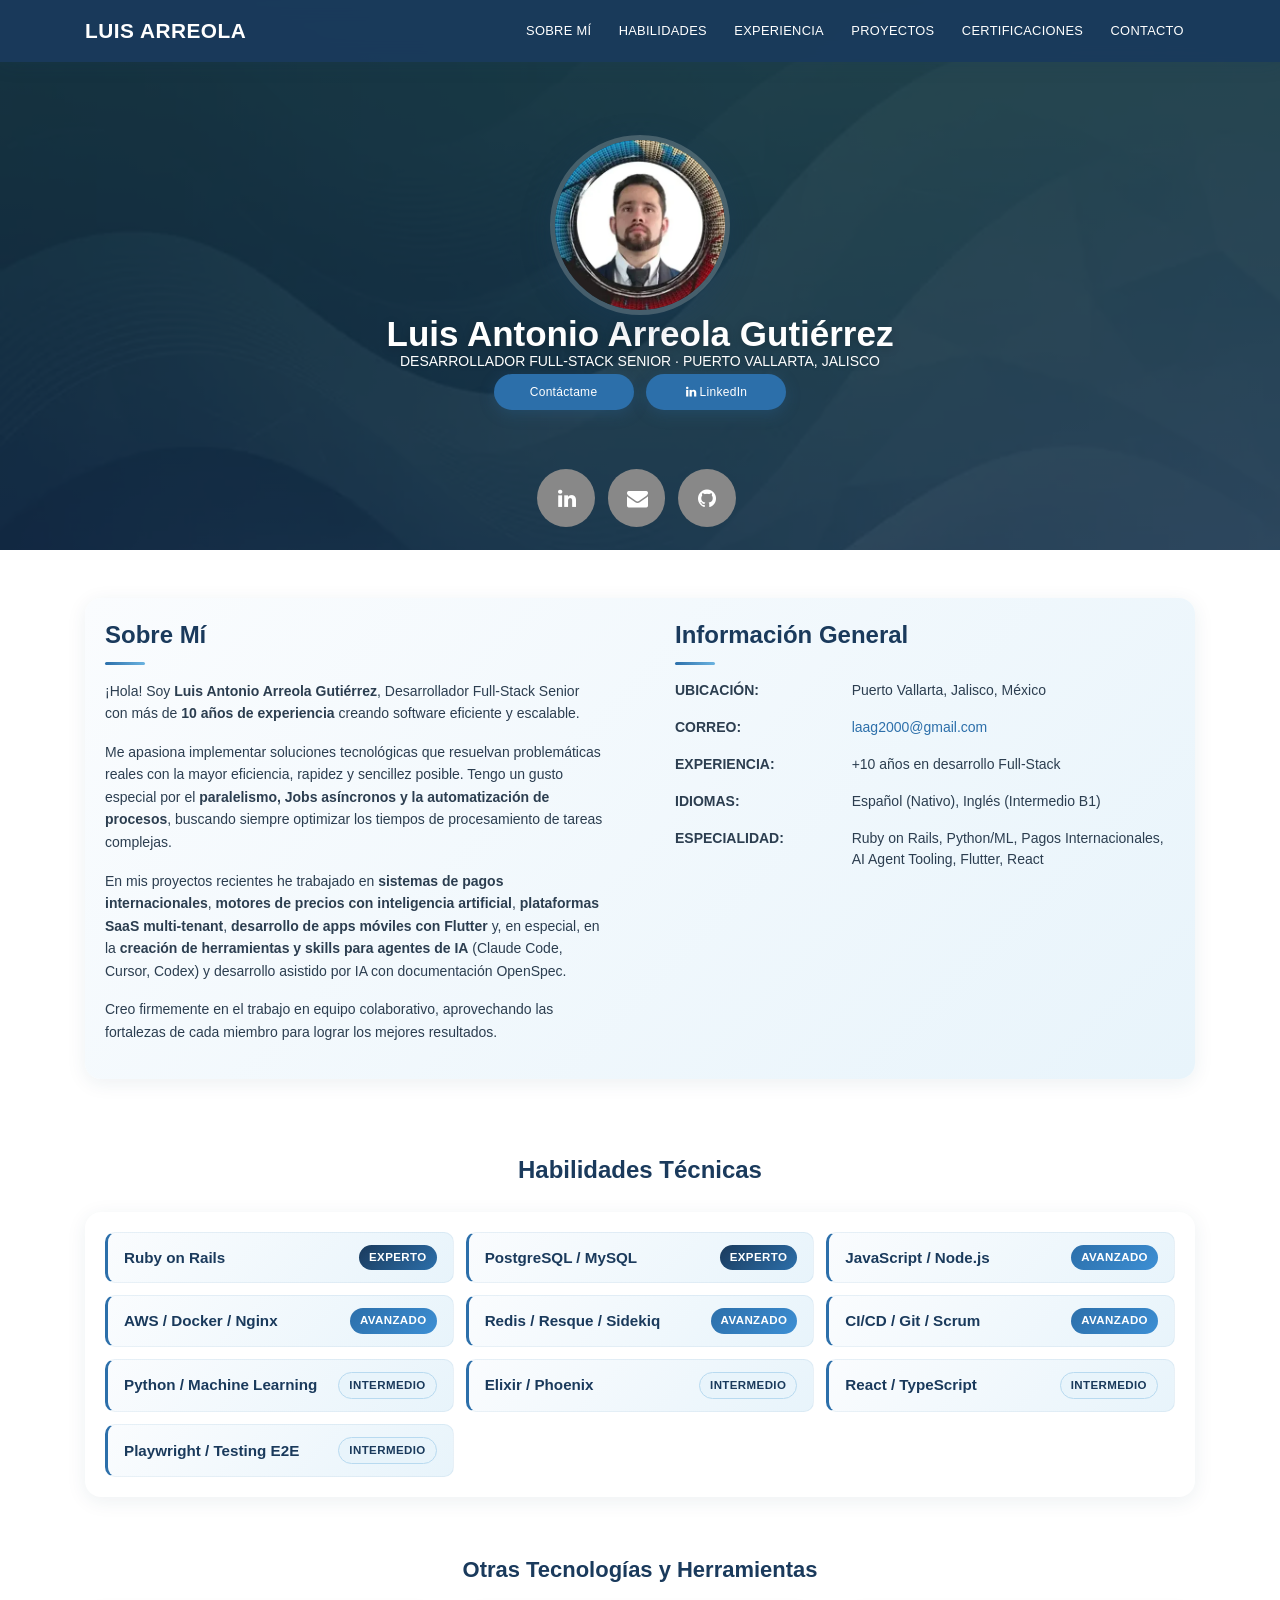
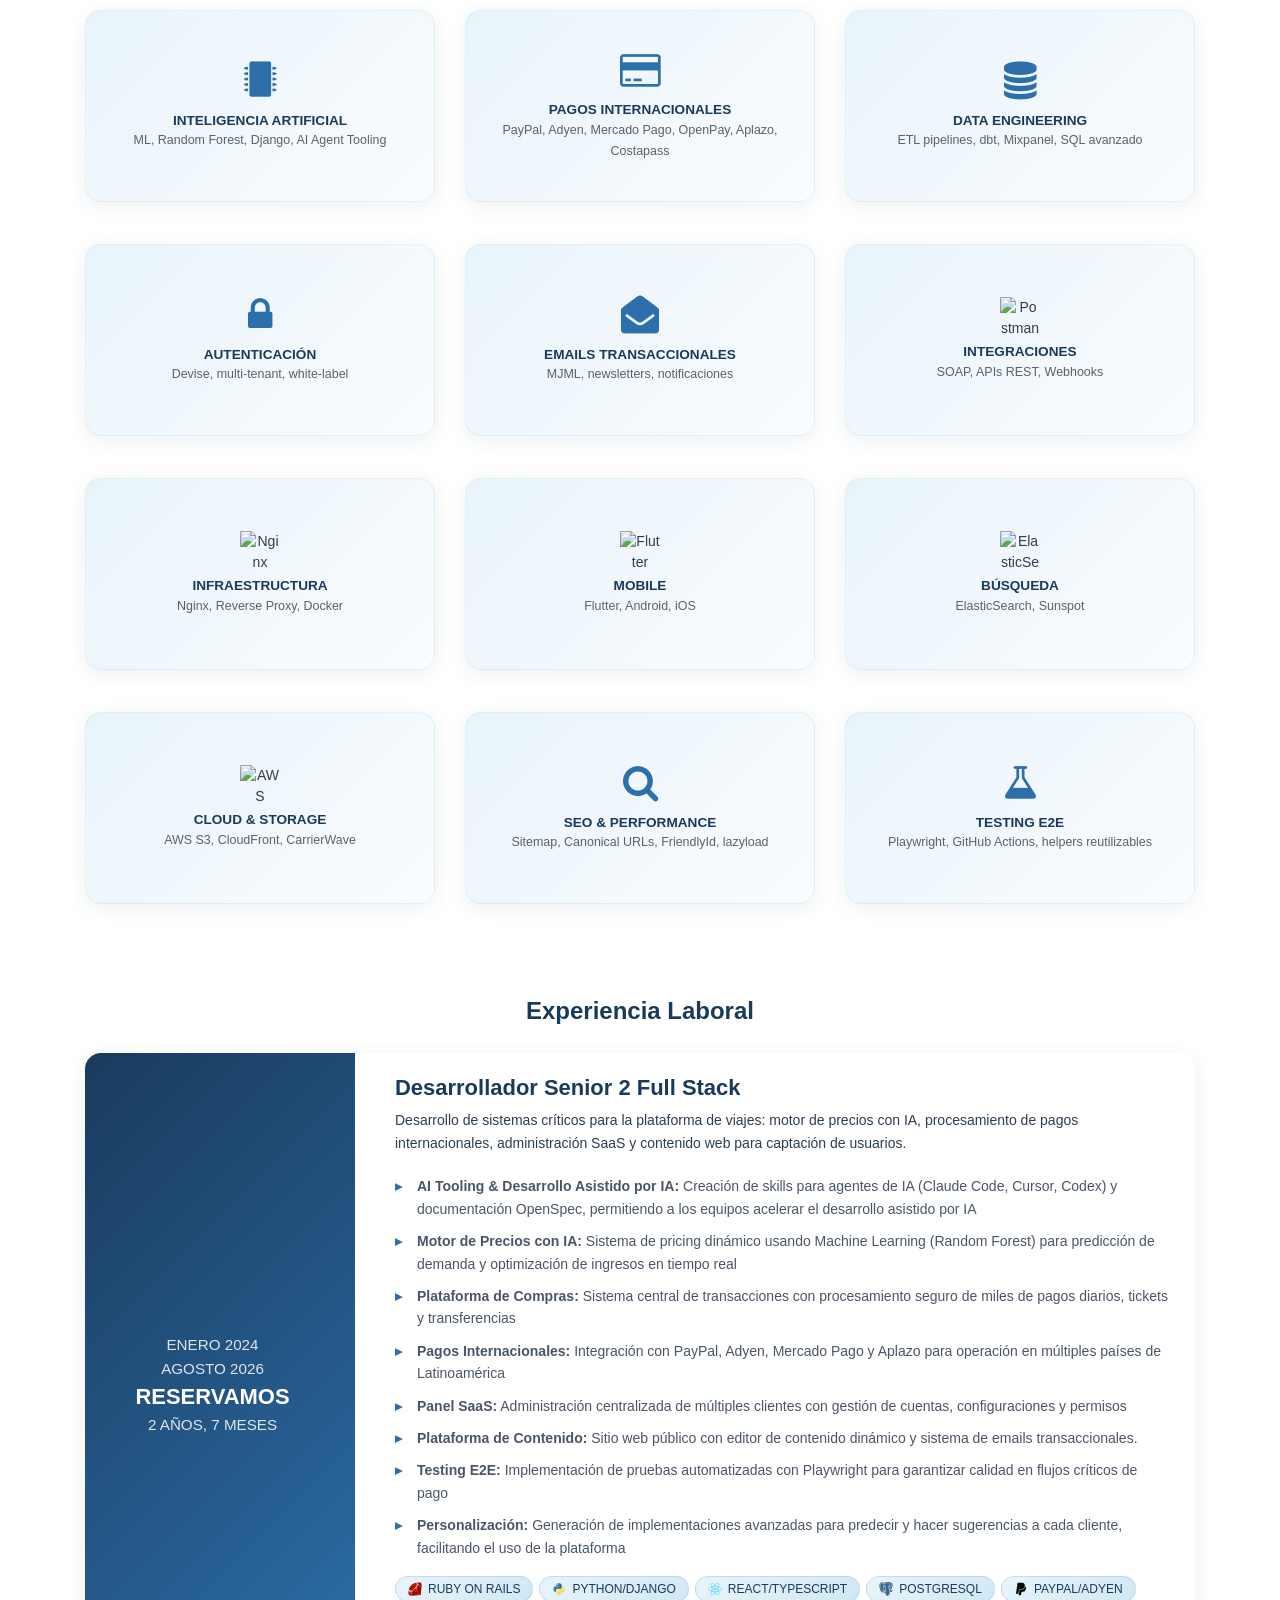
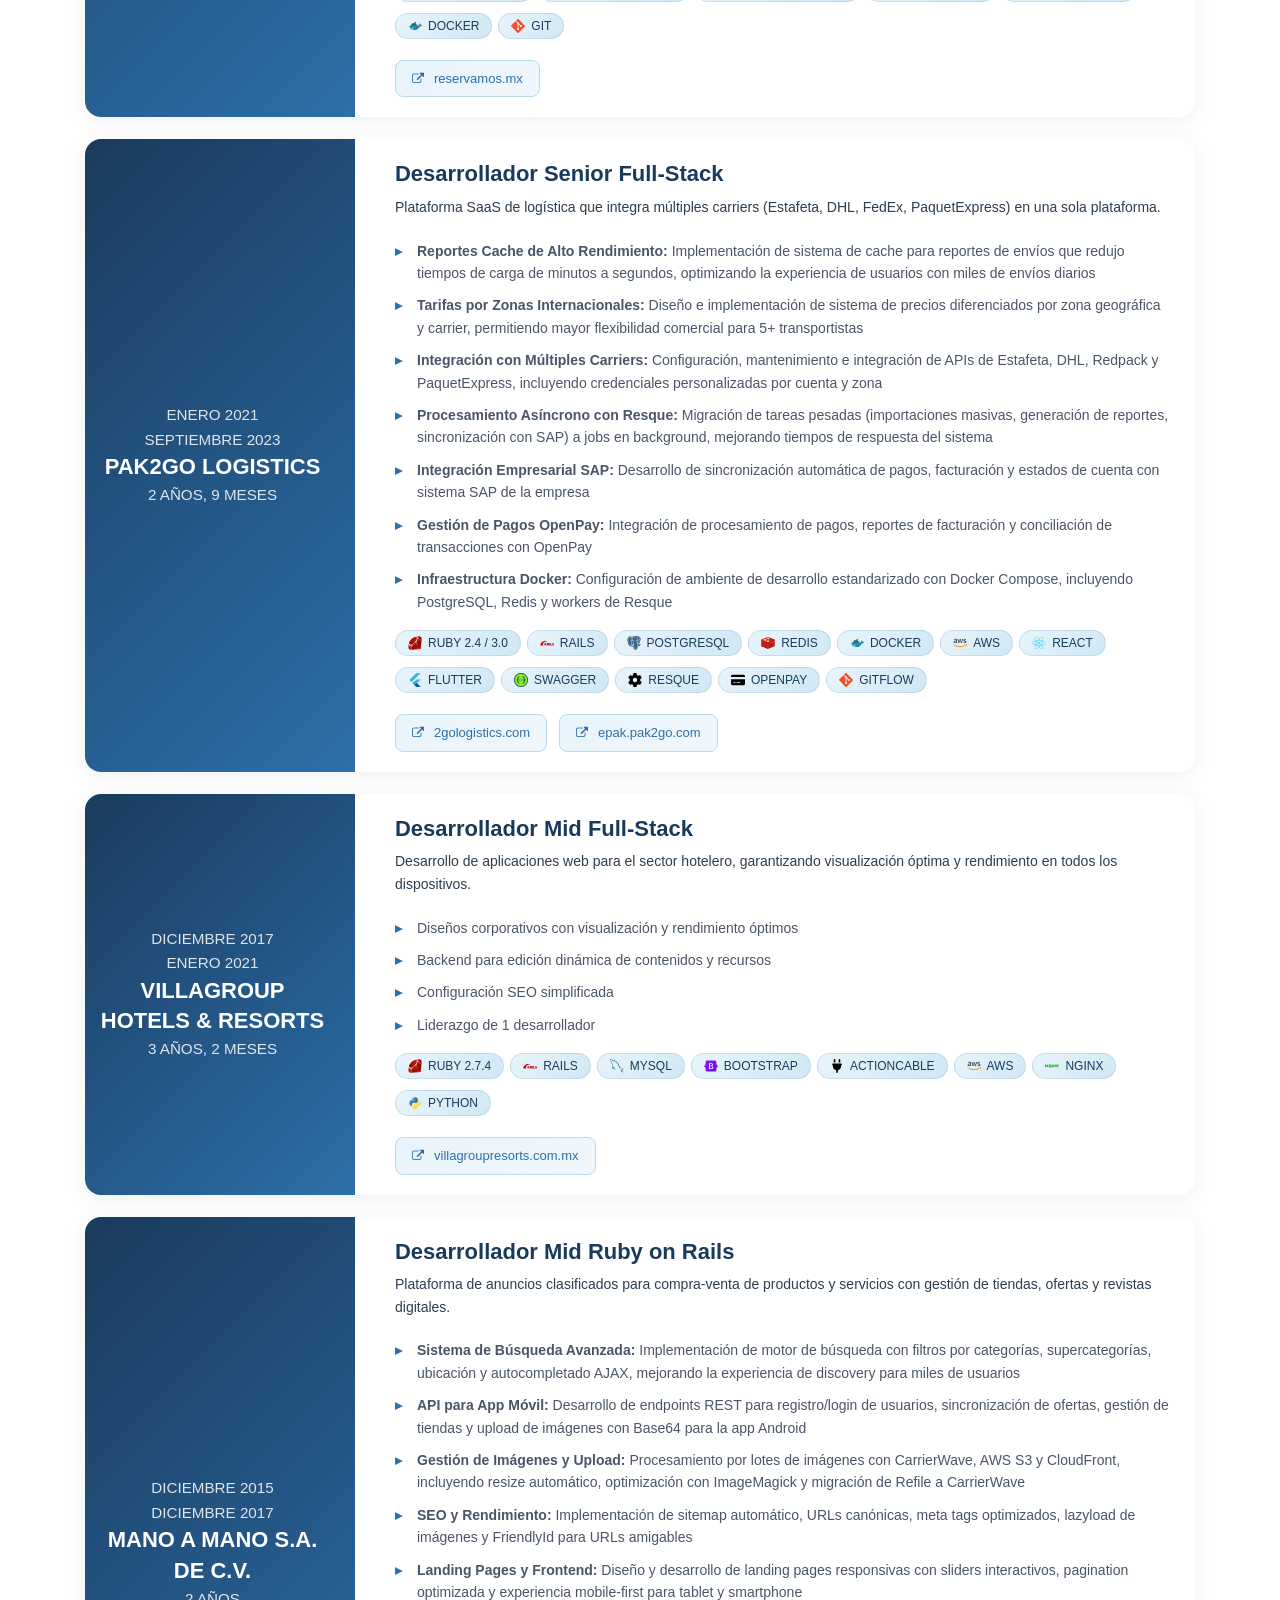
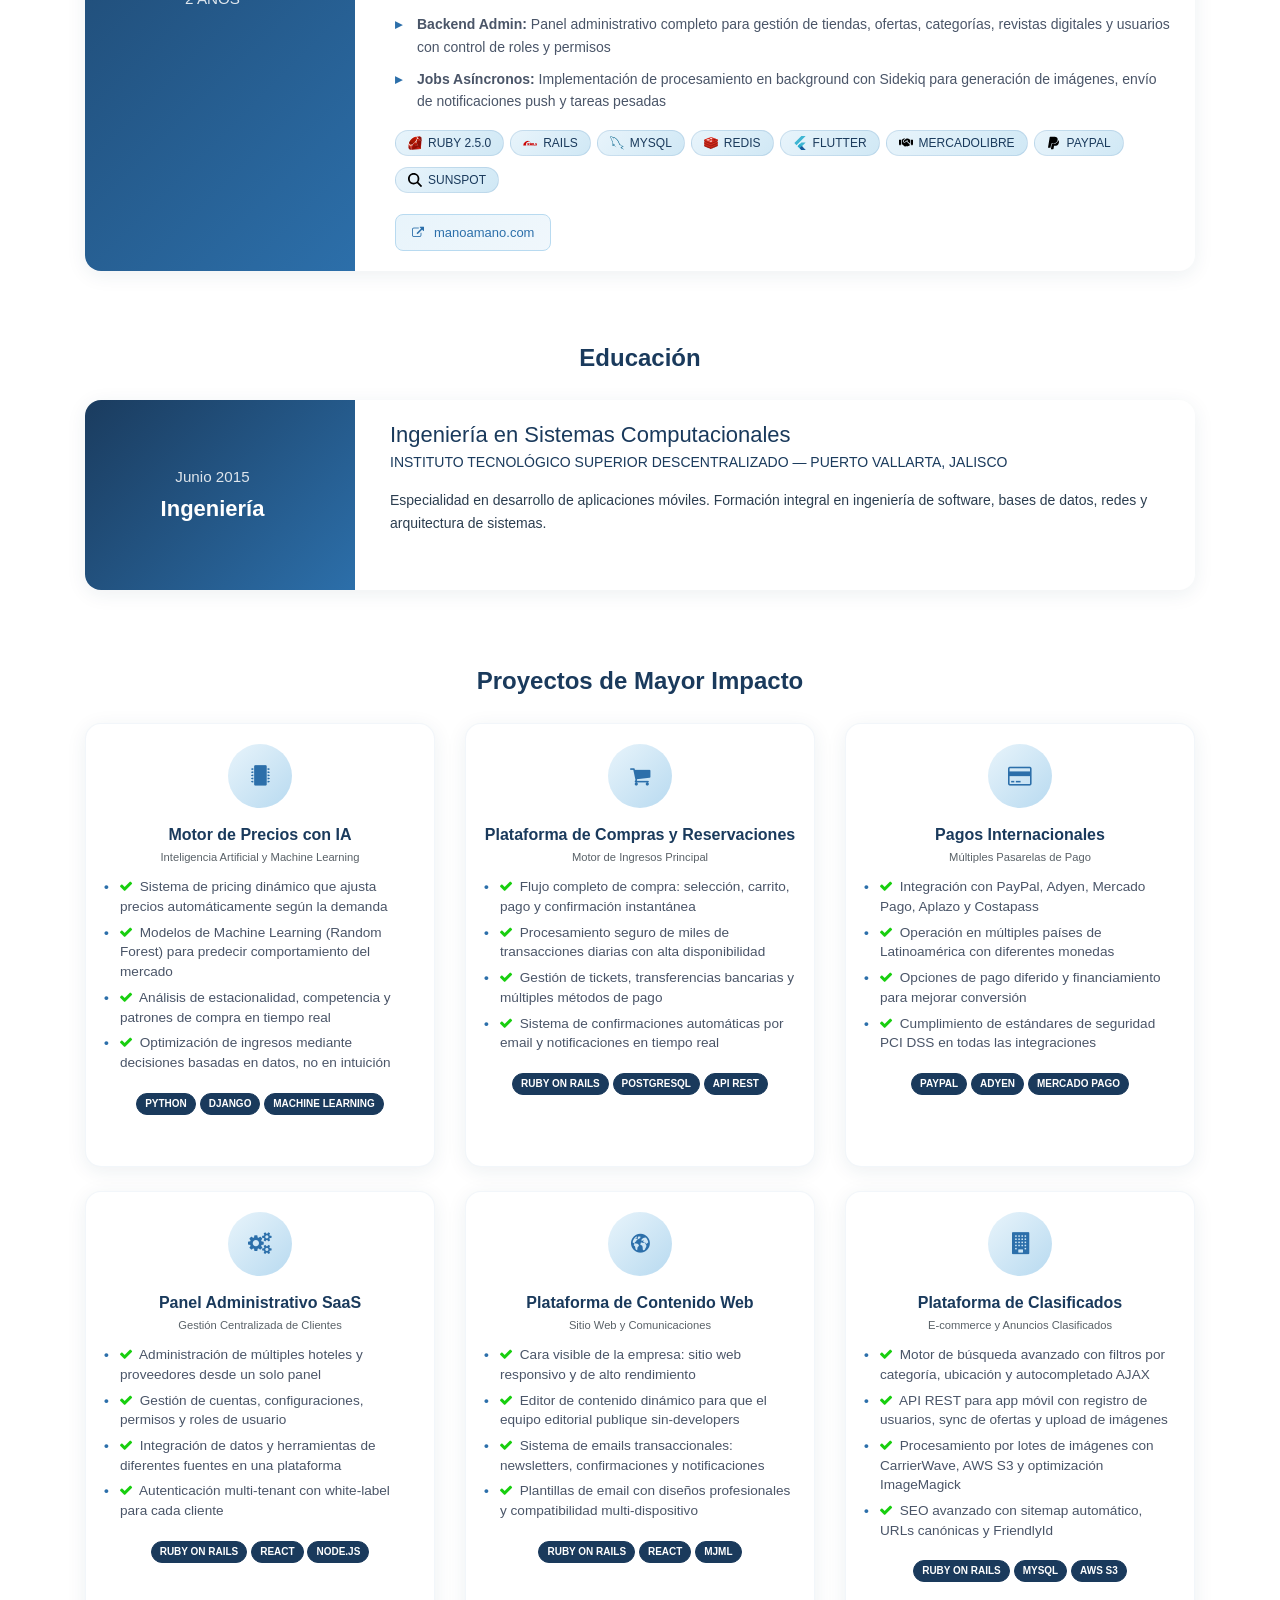
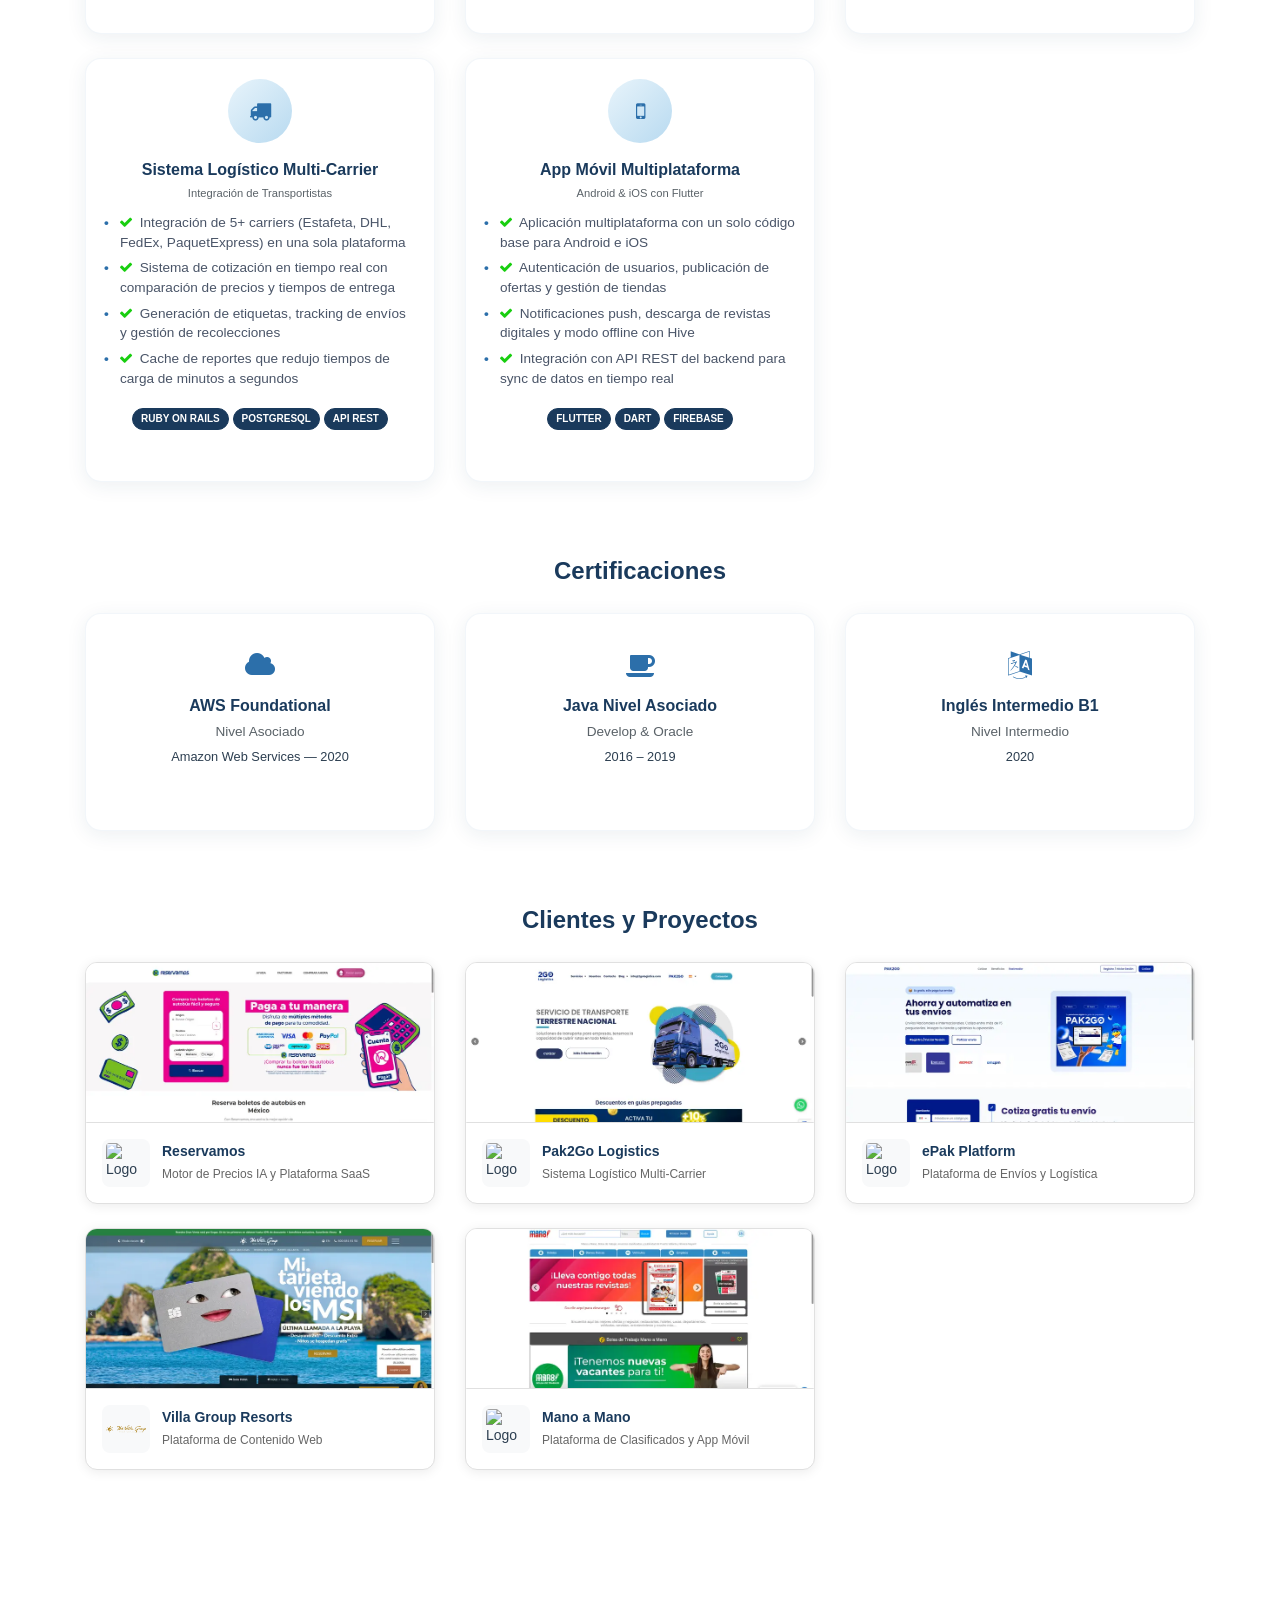
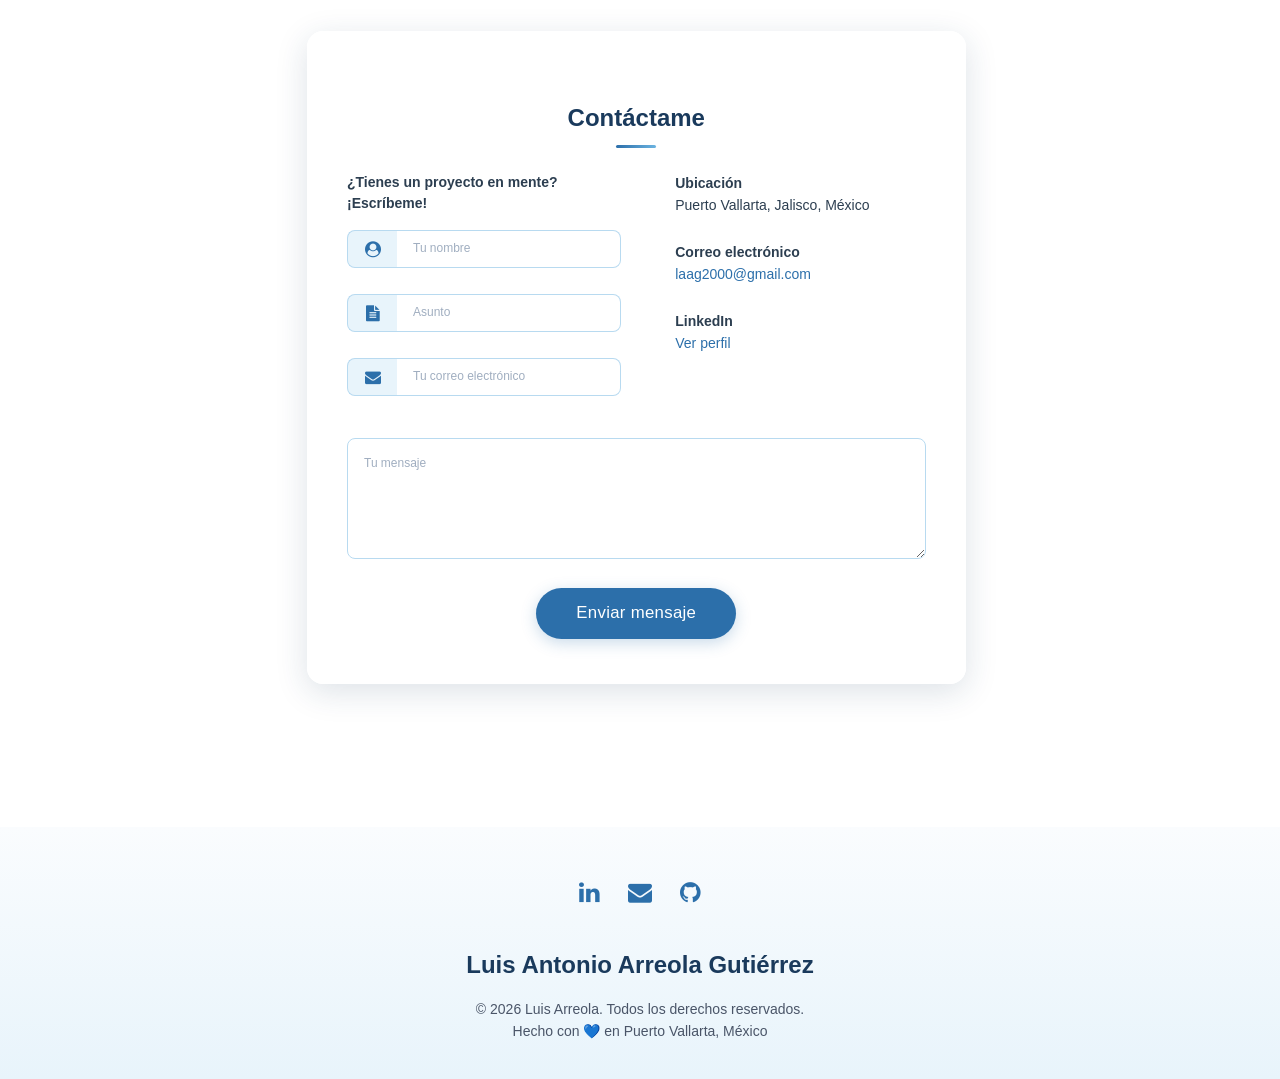
==== commit 254265c0: "Consolidate JS into single modern script and remove inline styles" ====
--- a/index.html
+++ b/index.html
@@ -98,12 +98,12 @@
 
   <header role="banner">
     <div class="profile-page sidebar-collapse">
-      <nav class="navbar navbar-expand-lg fixed-top navbar-transparent bg-primary" color-on-scroll="400"
+      <nav class="navbar navbar-expand-lg fixed-top bg-primary"
         role="navigation" aria-label="Navegación principal">
         <div class="container">
           <div class="navbar-translate">
             <a class="navbar-brand" href="#top" rel="tooltip" aria-label="Inicio - Luis Arreola">Luis Arreola</a>
-            <button class="navbar-toggler navbar-toggler" type="button" data-toggle="collapse" data-target="#navigation"
+            <button class="navbar-toggler" type="button" data-toggle="collapse" data-target="#navigation"
               aria-controls="navigation" aria-expanded="false" aria-label="Abrir menú de navegación">
               <span class="navbar-toggler-bar bar1"></span>
               <span class="navbar-toggler-bar bar2"></span>
@@ -937,7 +937,7 @@
               <div class="row">
                 <div class="col-md-9">
                   <div class="card mb-0">
-                    <div class="card-body" style="padding: 2.5rem;">
+                    <div class="card-body contact-card-body">
                       <h2 class="h4 text-center title mb-4" id="contacto-titulo">Contáctame</h2>
                       <form id="contact-form" action="https://formspree.io/f/mgaeogbj" method="POST"
                         aria-label="Formulario de contacto">
@@ -1012,8 +1012,7 @@
                         <!-- Centered Button -->
                         <div class="row">
                           <div class="col text-center">
-                            <button class="btn btn-primary" type="submit" id="submit-contact" data-fs-submit-btn
-                              style="padding: 14px 40px; font-size: 1.05rem; min-width: 200px;">Enviar mensaje</button>
+                            <button class="btn btn-primary submit-contact-btn" type="submit" id="submit-contact" data-fs-submit-btn>Enviar mensaje</button>
                           </div>
                         </div>
                       </form>
@@ -1055,7 +1054,6 @@
                               </script>
                               <script src="https://unpkg.com/@formspree/ajax@1" defer></script>
                               <!-- Vanilla JS -->
-                              <script src="js/ui-kit.js" defer></script>
                               <script src="js/main.js" defer></script>
 </body>
 
--- a/css/overrides.css
+++ b/css/overrides.css
@@ -1 +1 @@
-@font-face{font-family:ForkAwesome;font-display:swap}body{font-family:-apple-system,BlinkMacSystemFont,'Segoe UI',Roboto,'Helvetica Neue',Arial,sans-serif!important;color:#2c3e50;-webkit-font-smoothing:antialiased;-moz-osx-font-smoothing:grayscale}.h1,.h2,.h3,.h4,.h5,.h6,.title,h1,h2,h3,h4,h5,h6{font-family:-apple-system,BlinkMacSystemFont,'Segoe UI',Roboto,'Helvetica Neue',Arial,sans-serif!important;color:#1a3a5c}.skip-link{position:absolute;top:-100%;left:50%;transform:translateX(-50%);background:#2c6faa;color:#fff;padding:12px 24px;z-index:100000;border-radius:0 0 8px 8px;font-weight:600;text-decoration:none;transition:top .3s ease}.skip-link:focus{top:0;color:#fff;outline:3px solid #6bb3e0;outline-offset:2px}.sr-only{position:absolute;width:1px;height:1px;padding:0;margin:-1px;overflow:hidden;clip:rect(0,0,0,0);white-space:nowrap;border:0}:focus-visible{outline:3px solid #3d8fd4;outline-offset:2px}.bg-primary{background-color:#2c6faa!important}.text-primary{color:#2c6faa!important}.btn-primary{background-color:#2c6faa!important;border-color:#2c6faa!important;color:#fff!important;border-radius:30px;padding:10px 28px;font-weight:500;letter-spacing:.3px;transition:all .35s cubic-bezier(.4, 0, .2, 1);box-shadow:0 4px 15px rgba(44,111,170,.25)}.btn-primary:focus,.btn-primary:hover{background-color:#3d8fd4!important;border-color:#3d8fd4!important;box-shadow:0 6px 22px rgba(44,111,170,.35);transform:translateY(-2px)}.btn-primary:active{background-color:#1a3a5c!important;border-color:#1a3a5c!important;transform:translateY(0)}.btn-default{border-color:rgba(255,255,255,.5)!important;color:#fff!important;transition:all .3s ease}.btn-default:hover{background-color:rgba(255,255,255,.15)!important;border-color:#fff!important;transform:translateY(-3px)}.navbar-transparent{background-color:transparent!important;border:none;transition:background-color .4s ease,box-shadow .4s ease}.navbar.bg-primary:not(.navbar-transparent){background-color:rgba(26,58,92,.95)!important;backdrop-filter:blur(10px);-webkit-backdrop-filter:blur(10px);box-shadow:0 2px 20px rgba(26,58,92,.15)}.navbar-brand{font-family:-apple-system,BlinkMacSystemFont,'Segoe UI',Roboto,'Helvetica Neue',Arial,sans-serif!important;font-weight:700!important;font-size:1.3rem!important;letter-spacing:.5px}.nav-link{font-family:-apple-system,BlinkMacSystemFont,'Segoe UI',Roboto,'Helvetica Neue',Arial,sans-serif!important;font-weight:500!important;letter-spacing:.3px;transition:color .3s ease,opacity .3s ease}.nav-link:hover{opacity:.85}.page-header[filter-color=blue]:after{background:rgba(26,58,92,.55);content:"";display:block;height:100%;left:0;position:absolute;top:0;width:100%;z-index:1}.page-header-image{background-size:cover;background-position:center center}.page-header .container{z-index:2}.content-center .h2.title,.content-center .title{color:#fff!important;font-weight:700;text-shadow:0 2px 10px rgba(0,0,0,.2)}.content-center h1.h2.title{font-size:2.5em;margin:0;padding:0}.content-center .category{font-weight:300;text-shadow:0 1px 5px rgba(0,0,0,.15)}.content-center h2.category{font-size:inherit;margin:0;padding:0;text-transform:uppercase;font-weight:300}@keyframes pulsate{0%{transform:scale(1);opacity:0}50%{opacity:1}100%{transform:scale(1.3);opacity:0}}.cc-profile-image a{display:inline-block;position:relative}.cc-profile-image a:before{content:""!important;display:block;position:absolute;top:0;left:0;width:100%!important;height:100%!important;border:10px solid rgba(44,111,170,.6)!important;border-radius:50%!important;animation:pulsate 2s ease-out infinite!important;z-index:9998!important;box-sizing:border-box}.cc-profile-image img{position:relative!important;z-index:9999!important;border:5px solid rgba(255,255,255,.2)!important;box-shadow:0 8px 30px rgba(26,58,92,.3);object-fit:cover}.cc-profile-image a:hover img{box-shadow:0 12px 40px rgba(26,58,92,.45)}.card{border:none;border-radius:16px;box-shadow:0 4px 20px rgba(26,58,92,.08);transition:transform .3s ease,box-shadow .3s ease;overflow:hidden}.card:hover{box-shadow:0 8px 35px rgba(26,58,92,.12)}.card-body .title{color:#1a3a5c!important;font-weight:600;position:relative;padding-bottom:12px}.card-body .title:after{content:'';position:absolute;bottom:0;left:0;width:40px;height:3px;background:linear-gradient(90deg,#2c6faa,#6bb3e0);border-radius:2px}.text-center .title:after,.text-center.title:after{left:50%;transform:translateX(-50%)}.section{padding:48px 0}section[id]{scroll-margin-top:80px}.section .title.mb-4{margin-bottom:1.5rem!important}.section+.section{padding-top:0}.section .container>.title:first-child,.section .container>h2:first-child{margin-top:0}.page-header .section{padding:20px 0}#sobre-mi .card{background:linear-gradient(135deg,#fafcfe 0,#e8f4fb 100%)}.skills-grid{display:grid;grid-template-columns:repeat(auto-fit,minmax(280px,1fr));gap:12px}.skill-item{display:flex;align-items:center;justify-content:space-between;gap:12px;background:linear-gradient(135deg,#fafcfe 0,#e8f4fb 100%);border:1px solid rgba(44,111,170,.08);border-left:3px solid #2c6faa;border-radius:10px;padding:12px 16px;transition:all .25s ease}.skill-item:hover{transform:translateY(-2px);box-shadow:0 4px 14px rgba(26,58,92,.08);border-left-color:#3d8fd4;border-color:rgba(44,111,170,.15)}.skill-name{font-family:-apple-system,BlinkMacSystemFont,'Segoe UI',Roboto,'Helvetica Neue',Arial,sans-serif;font-weight:600;font-size:.95rem;color:#1a3a5c;line-height:1.3}.skill-level{font-family:-apple-system,BlinkMacSystemFont,'Segoe UI',Roboto,'Helvetica Neue',Arial,sans-serif;font-size:.72rem;font-weight:700;letter-spacing:.4px;text-transform:uppercase;padding:4px 10px;border-radius:20px;white-space:nowrap;flex-shrink:0}.skill-level.level-experto{background:linear-gradient(135deg,#1a3a5c,#2c6faa);color:#fff}.skill-level.level-avanzado{background:linear-gradient(135deg,#2c6faa,#3d8fd4);color:#fff}.skill-level.level-intermedio{background:#e8f4fb;color:#1a3a5c;border:1px solid #b8daf0}.otras-tec-title{margin-top:32px!important}.tech-card{background:linear-gradient(135deg,#e8f4fb 0,#fafcfe 100%);border-radius:16px;transition:all .35s cubic-bezier(.4, 0, .2, 1);border:1px solid rgba(44,111,170,.08)}.tech-card .card-body{padding:18px 15px!important;display:flex;flex-direction:column;align-items:center;justify-content:center}.tech-card i.fa-2x{font-size:2.4rem!important;margin-bottom:14px!important}.tech-card:hover{transform:translateY(-4px);box-shadow:0 8px 25px rgba(44,111,170,.15);border-color:rgba(44,111,170,.2)}.tech-card i{color:#2c6faa;transition:color .3s ease,transform .3s ease}.tech-card:hover i{color:#3d8fd4;transform:scale(1.1)}.tech-card .h6,.tech-card h3{color:#1a3a5c;font-weight:600;margin-bottom:2px;font-size:.85rem}.tech-card .small{font-size:.78rem;margin-bottom:0}.tech-icon-lg{width:40px;height:40px;object-fit:contain;transition:transform .3s ease}.tech-card:hover .tech-icon-lg{transform:scale(1.1)}.cc-experience{padding-top:0}.cc-experience .bg-primary{background:linear-gradient(135deg,#1a3a5c,#2c6faa)!important;border-radius:16px 0 0 16px;display:flex;align-items:stretch}.cc-experience .card .row{align-items:stretch}.cc-experience .cc-experience-header{padding:25px 15px!important;display:flex;flex-direction:column;justify-content:center;min-height:100%}.cc-experience .cc-experience-header p{color:rgba(255,255,255,.85);font-size:.95rem;margin-bottom:5px;font-weight:500}.cc-experience .card-body.cc-experience-header .h5{color:#fff;font-weight:700;margin-bottom:0}.cc-experience .card{margin-bottom:16px;border-radius:16px}.cc-experience .card-body .h5{color:#1a3a5c;font-weight:600;margin-bottom:6px}.cc-experience .col-md-9>.card-body{padding:20px 25px!important}.experience-list{list-style:none;padding-left:0;margin:12px 0}.experience-list li{padding:5px 0 5px 22px;position:relative;color:#4a5568;font-size:14px;line-height:1.6}.experience-list li:before{content:'▸';position:absolute;left:0;color:#2c6faa;font-weight:700}.tech-tags{display:flex;flex-wrap:wrap;gap:6px;margin-top:12px}.tech-tags .badge{background:linear-gradient(135deg,#e8f4fb,#d0e8f5);color:#1a3a5c;font-weight:500;font-size:12px;padding:5px 12px;border-radius:20px;border:1px solid rgba(44,111,170,.15);transition:all .25s ease;display:inline-flex;align-items:center;gap:6px}.tech-tags .badge .tech-icon{width:14px;height:14px;object-fit:contain}.tech-tags .badge:hover{background:linear-gradient(135deg,#2c6faa,#3d8fd4);color:#fff;transform:translateY(-1px);box-shadow:0 3px 10px rgba(44,111,170,.25)}.cc-education .bg-primary{background:linear-gradient(135deg,#1a3a5c,#2c6faa)!important;border-radius:16px 0 0 16px;display:flex;align-items:stretch}.cc-education .card .row{align-items:stretch}.cc-education .cc-education-header{padding:25px 15px!important;display:flex;flex-direction:column;justify-content:center;min-height:100%}.cc-education .cc-education-header p{color:rgba(255,255,255,.85);font-size:.95rem;margin-bottom:5px;font-weight:500}.cc-education .card-body.cc-education-header .h5{color:#fff;font-weight:700;margin-bottom:0}.cc-education .category{color:#1a3a5c!important;font-weight:500}.project-card{background:#fff;border-radius:16px;border:1px solid rgba(44,111,170,.06);transition:all .35s cubic-bezier(.4, 0, .2, 1)}.project-card .card-body{padding:20px 18px!important;display:flex;flex-direction:column;align-items:center}.project-card:hover{transform:translateY(-6px);box-shadow:0 12px 30px rgba(44,111,170,.15)}.project-icon{width:64px;height:64px;border-radius:50%;background:linear-gradient(135deg,#e8f4fb,#b8daf0);display:inline-flex;align-items:center;justify-content:center;transition:all .3s ease}.project-card:hover .project-icon{background:linear-gradient(135deg,#2c6faa,#3d8fd4)}.project-icon i{color:#2c6faa;transition:color .3s ease;font-size:1.6em!important}.project-card:hover .project-icon i{color:#fff}.project-card .h5,.project-card h3{color:#1a3a5c;font-weight:600;font-size:1rem;margin-bottom:2px}.project-card .text-muted{margin-bottom:8px}.project-card ul{list-style:none;padding-left:0;margin-bottom:0;width:100%}.project-card ul li{padding:3px 0 3px 16px;position:relative;color:#4a5568;line-height:1.45;font-size:.85rem}.project-card ul li:before{content:'•';position:absolute;left:0;color:#2c6faa;font-weight:700}.cert-card{background:#fff;border:1px solid rgba(44,111,170,.06);border-radius:16px;transition:all .35s cubic-bezier(.4, 0, .2, 1)}.cert-card .card-body{padding:20px 15px!important;display:flex;flex-direction:column;align-items:center;justify-content:center}.cert-card i.fa-3x{font-size:2em!important}.cert-card:hover{transform:translateY(-4px);box-shadow:0 8px 25px rgba(44,111,170,.15)}.cert-icon{color:#2c6faa!important;transition:transform .3s ease}.cert-card:hover .cert-icon{transform:scale(1.1);color:#3d8fd4!important}.cert-card .h5,.cert-card h3{color:#1a3a5c;font-weight:600;font-size:1rem;margin-bottom:4px}.cert-card .text-muted{margin-bottom:4px;font-size:.85rem}.cert-card .small{font-size:.8rem;margin-bottom:0}.soft-skills-list{list-style:none;padding-left:0}.soft-skills-list li{padding:8px 0;color:#2c3e50;font-size:15px;display:flex;align-items:flex-start;gap:10px}.soft-skills-list li i{color:#2c6faa;margin-top:3px;flex-shrink:0}.cc-contact-information{position:relative;overflow:hidden;min-height:400px}.cc-contact-information .map-background{position:absolute;top:0;left:0;width:100%;height:100%;z-index:0;border:none;pointer-events:none;filter:saturate(.7) brightness(1.05)}.cc-contact-information .container{position:relative;z-index:2}.cc-contact-information .card{background:rgba(255,255,255,.95);backdrop-filter:blur(12px);-webkit-backdrop-filter:blur(12px);box-shadow:0 8px 32px rgba(26,58,92,.15)}.cc-contact-information .card .title{color:#1a3a5c!important}.cc-contact .card-body a{color:#2c6faa;text-decoration:none;transition:color .3s ease}.cc-contact .card-body a:hover{color:#3d8fd4}.form-control{border:1px solid #b8daf0;border-radius:8px;transition:border-color .3s ease,box-shadow .3s ease;font-family:-apple-system,BlinkMacSystemFont,'Segoe UI',Roboto,'Helvetica Neue',Arial,sans-serif;color:#2c3e50}.form-control::placeholder{color:#a0aec0;opacity:1}.form-control:focus{border-color:#2c6faa;box-shadow:0 0 0 3px rgba(44,111,170,.15);outline:0}.text-danger{color:#dc3545!important}.alert{position:relative;padding:12px 16px;margin-bottom:16px;border:1px solid transparent;border-radius:8px;font-size:.9rem}.alert-success{color:#155724;background-color:#d4edda;border-color:#c3e6cb}.alert-danger{color:#721c24;background-color:#f8d7da;border-color:#f5c6cb}textarea.form-control{border:1px solid #b8daf0!important;border-radius:8px!important;padding:12px 16px!important;resize:vertical;background-color:transparent}textarea.form-control:focus{border-color:#2c6faa!important}.input-group-addon{background:#e8f4fb;border:1px solid #b8daf0;border-right:none;color:#2c6faa;border-radius:8px 0 0 8px;padding:10px 16px!important;display:flex;align-items:center;justify-content:center}.footer{background:linear-gradient(180deg,#fafcfe,#e8f4fb);padding:40px 0 20px}.footer .btn-link{color:#2c6faa!important;transition:all .3s ease}.footer .btn-link:hover{color:#3d8fd4!important;transform:translateY(-3px)}.footer .title{color:#1a3a5c!important;font-weight:700}.footer .text-muted{color:#4a5568!important}.tech-card .text-muted{color:#5a6268!important}.text-muted{color:#5a6268!important}.badge-primary{background-color:#1a3a5c!important;border-color:#1a3a5c!important;color:#fff!important}a{color:#2c6faa;transition:color .3s ease}a:hover{color:#3d8fd4;text-decoration:none}.section .title{position:relative}@media (max-width:768px){.cc-education .bg-primary,.cc-experience .bg-primary{border-radius:16px 16px 0 0}.cc-education .cc-education-header,.cc-experience .cc-experience-header{padding:20px!important}.content-center .h2.title{font-size:1.6rem}.content-center .category{font-size:.9rem}.cert-card,.project-card,.tech-card{margin-bottom:16px}.section{padding:36px 0}.section+.section{padding-top:0}}@media (max-width:576px){.section{padding:28px 0}.section+.section{padding-top:0}.card-body{padding:20px 16px}.section .title.mb-4{margin-bottom:1.25rem!important}}html{scroll-behavior:smooth}::selection{background:rgba(44,111,170,.2);color:#1a3a5c}::-moz-selection{background:rgba(44,111,170,.2);color:#1a3a5c}::-webkit-scrollbar{width:8px}::-webkit-scrollbar-track{background:#e8f4fb}::-webkit-scrollbar-thumb{background:#b8daf0;border-radius:4px}::-webkit-scrollbar-thumb:hover{background:#2c6faa}@media (prefers-reduced-motion:reduce){*,::after,::before{animation-duration:0s!important;animation-iteration-count:1!important;transition-duration:0s!important;scroll-behavior:auto!important}}.page-header-image{background-image:url('images/header-bg.webp')}@supports not (background-image:url('images/header-bg.webp')){.page-header-image{background-image:url('images/header-bg.png')!important}}.client-card{display:block;border:1px solid #e0e0e0;border-radius:12px;overflow:hidden;background:#fff;box-shadow:0 2px 12px rgba(0,0,0,.08);transition:transform .3s ease,box-shadow .3s ease;text-decoration:none;color:inherit}.client-card:hover{transform:translateY(-4px);box-shadow:0 8px 24px rgba(0,0,0,.12);text-decoration:none;color:inherit}.client-card picture{display:block}.client-screenshot{width:100%;height:160px;object-fit:cover;object-position:top;border-bottom:1px solid #e0e0e0;display:block}.client-info{display:flex;align-items:center;gap:12px;padding:16px}.client-logo{width:48px;height:48px;object-fit:contain;border-radius:8px;background:#f8f9fa;padding:4px}.client-title{font-size:14px;font-weight:600;margin:0 0 4px 0;color:#1a3a5c}.client-desc{font-size:12px;color:#666;margin:0}.btn-site{display:inline-flex;align-items:center;gap:6px;padding:8px 16px;font-size:13px;font-weight:500;color:#2c6faa;background:linear-gradient(135deg,#e8f4fb 0,#f0f7fc 100%);border:1px solid #b8daf0;border-radius:8px;text-decoration:none;transition:all .2s ease}.btn-site:hover{color:#1a3a5c;background:linear-gradient(135deg,#d4eaf5 0,#e4f0f8 100%);border-color:#6bb3e0;transform:translateY(-1px);box-shadow:0 2px 8px rgba(44,111,170,.15);text-decoration:none}.btn-site i{font-size:12px}+@font-face{font-family:ForkAwesome;font-display:swap}body{font-family:-apple-system,BlinkMacSystemFont,'Segoe UI',Roboto,'Helvetica Neue',Arial,sans-serif!important;color:#2c3e50;-webkit-font-smoothing:antialiased;-moz-osx-font-smoothing:grayscale}.h1,.h2,.h3,.h4,.h5,.h6,.title,h1,h2,h3,h4,h5,h6{font-family:-apple-system,BlinkMacSystemFont,'Segoe UI',Roboto,'Helvetica Neue',Arial,sans-serif!important;color:#1a3a5c}.skip-link{position:absolute;top:-100%;left:50%;transform:translateX(-50%);background:#2c6faa;color:#fff;padding:12px 24px;z-index:100000;border-radius:0 0 8px 8px;font-weight:600;text-decoration:none;transition:top .3s ease}.skip-link:focus{top:0;color:#fff;outline:3px solid #6bb3e0;outline-offset:2px}.sr-only{position:absolute;width:1px;height:1px;padding:0;margin:-1px;overflow:hidden;clip:rect(0,0,0,0);white-space:nowrap;border:0}:focus-visible{outline:3px solid #3d8fd4;outline-offset:2px}.bg-primary{background-color:#2c6faa!important}.text-primary{color:#2c6faa!important}.btn-primary{background-color:#2c6faa!important;border-color:#2c6faa!important;color:#fff!important;border-radius:30px;padding:10px 28px;font-weight:500;letter-spacing:.3px;transition:all .35s cubic-bezier(.4, 0, .2, 1);box-shadow:0 4px 15px rgba(44,111,170,.25)}.btn-primary:focus,.btn-primary:hover{background-color:#3d8fd4!important;border-color:#3d8fd4!important;box-shadow:0 6px 22px rgba(44,111,170,.35);transform:translateY(-2px)}.btn-primary:active{background-color:#1a3a5c!important;border-color:#1a3a5c!important;transform:translateY(0)}.btn-default{border-color:rgba(255,255,255,.5)!important;color:#fff!important;transition:all .3s ease}.btn-default:hover{background-color:rgba(255,255,255,.15)!important;border-color:#fff!important;transform:translateY(-3px)}.navbar-transparent{background-color:transparent!important;border:none;transition:background-color .4s ease,box-shadow .4s ease}.navbar.bg-primary:not(.navbar-transparent){background-color:rgba(26,58,92,.95)!important;backdrop-filter:blur(10px);-webkit-backdrop-filter:blur(10px);box-shadow:0 2px 20px rgba(26,58,92,.15)}.navbar-brand{font-family:-apple-system,BlinkMacSystemFont,'Segoe UI',Roboto,'Helvetica Neue',Arial,sans-serif!important;font-weight:700!important;font-size:1.3rem!important;letter-spacing:.5px}.nav-link{font-family:-apple-system,BlinkMacSystemFont,'Segoe UI',Roboto,'Helvetica Neue',Arial,sans-serif!important;font-weight:500!important;letter-spacing:.3px;transition:color .3s ease,opacity .3s ease}.nav-link:hover{opacity:.85}.page-header[filter-color=blue]:after{background:rgba(26,58,92,.55);content:"";display:block;height:100%;left:0;position:absolute;top:0;width:100%;z-index:1}.page-header-image{background-size:cover;background-position:center center}.page-header .container{z-index:2}.content-center .h2.title,.content-center .title{color:#fff!important;font-weight:700;text-shadow:0 2px 10px rgba(0,0,0,.2)}.content-center h1.h2.title{font-size:2.5em;margin:0;padding:0}.content-center .category{font-weight:300;text-shadow:0 1px 5px rgba(0,0,0,.15)}.content-center h2.category{font-size:inherit;margin:0;padding:0;text-transform:uppercase;font-weight:300}@keyframes pulsate{0%{transform:scale(1);opacity:0}50%{opacity:1}100%{transform:scale(1.3);opacity:0}}.cc-profile-image a{display:inline-block;position:relative}.cc-profile-image a:before{content:""!important;display:block;position:absolute;top:0;left:0;width:100%!important;height:100%!important;border:10px solid rgba(44,111,170,.6)!important;border-radius:50%!important;animation:pulsate 2s ease-out infinite!important;z-index:9998!important;box-sizing:border-box}.cc-profile-image img{position:relative!important;z-index:9999!important;border:5px solid rgba(255,255,255,.2)!important;box-shadow:0 8px 30px rgba(26,58,92,.3);object-fit:cover}.cc-profile-image a:hover img{box-shadow:0 12px 40px rgba(26,58,92,.45)}.card{border:none;border-radius:16px;box-shadow:0 4px 20px rgba(26,58,92,.08);transition:transform .3s ease,box-shadow .3s ease;overflow:hidden}.card:hover{box-shadow:0 8px 35px rgba(26,58,92,.12)}.card-body .title{color:#1a3a5c!important;font-weight:600;position:relative;padding-bottom:12px}.card-body .title:after{content:'';position:absolute;bottom:0;left:0;width:40px;height:3px;background:linear-gradient(90deg,#2c6faa,#6bb3e0);border-radius:2px}.text-center .title:after,.text-center.title:after{left:50%;transform:translateX(-50%)}.section{padding:48px 0}section[id]{scroll-margin-top:80px}.section .title.mb-4{margin-bottom:1.5rem!important}.section+.section{padding-top:0}.section .container>.title:first-child,.section .container>h2:first-child{margin-top:0}.page-header .section{padding:20px 0}#sobre-mi .card{background:linear-gradient(135deg,#fafcfe 0,#e8f4fb 100%)}.skills-grid{display:grid;grid-template-columns:repeat(auto-fit,minmax(280px,1fr));gap:12px}.skill-item{display:flex;align-items:center;justify-content:space-between;gap:12px;background:linear-gradient(135deg,#fafcfe 0,#e8f4fb 100%);border:1px solid rgba(44,111,170,.08);border-left:3px solid #2c6faa;border-radius:10px;padding:12px 16px;transition:all .25s ease}.skill-item:hover{transform:translateY(-2px);box-shadow:0 4px 14px rgba(26,58,92,.08);border-left-color:#3d8fd4;border-color:rgba(44,111,170,.15)}.skill-name{font-family:-apple-system,BlinkMacSystemFont,'Segoe UI',Roboto,'Helvetica Neue',Arial,sans-serif;font-weight:600;font-size:.95rem;color:#1a3a5c;line-height:1.3}.skill-level{font-family:-apple-system,BlinkMacSystemFont,'Segoe UI',Roboto,'Helvetica Neue',Arial,sans-serif;font-size:.72rem;font-weight:700;letter-spacing:.4px;text-transform:uppercase;padding:4px 10px;border-radius:20px;white-space:nowrap;flex-shrink:0}.skill-level.level-experto{background:linear-gradient(135deg,#1a3a5c,#2c6faa);color:#fff}.skill-level.level-avanzado{background:linear-gradient(135deg,#2c6faa,#3d8fd4);color:#fff}.skill-level.level-intermedio{background:#e8f4fb;color:#1a3a5c;border:1px solid #b8daf0}.otras-tec-title{margin-top:32px!important}.tech-card{background:linear-gradient(135deg,#e8f4fb 0,#fafcfe 100%);border-radius:16px;transition:all .35s cubic-bezier(.4, 0, .2, 1);border:1px solid rgba(44,111,170,.08)}.tech-card .card-body{padding:18px 15px!important;display:flex;flex-direction:column;align-items:center;justify-content:center}.tech-card i.fa-2x{font-size:2.4rem!important;margin-bottom:14px!important}.tech-card:hover{transform:translateY(-4px);box-shadow:0 8px 25px rgba(44,111,170,.15);border-color:rgba(44,111,170,.2)}.tech-card i{color:#2c6faa;transition:color .3s ease,transform .3s ease}.tech-card:hover i{color:#3d8fd4;transform:scale(1.1)}.tech-card .h6,.tech-card h3{color:#1a3a5c;font-weight:600;margin-bottom:2px;font-size:.85rem}.tech-card .small{font-size:.78rem;margin-bottom:0}.tech-icon-lg{width:40px;height:40px;object-fit:contain;transition:transform .3s ease}.tech-card:hover .tech-icon-lg{transform:scale(1.1)}.cc-experience{padding-top:0}.cc-experience .bg-primary{background:linear-gradient(135deg,#1a3a5c,#2c6faa)!important;border-radius:16px 0 0 16px;display:flex;align-items:stretch}.cc-experience .card .row{align-items:stretch}.cc-experience .cc-experience-header{padding:25px 15px!important;display:flex;flex-direction:column;justify-content:center;min-height:100%}.cc-experience .cc-experience-header p{color:rgba(255,255,255,.85);font-size:.95rem;margin-bottom:5px;font-weight:500}.cc-experience .card-body.cc-experience-header .h5{color:#fff;font-weight:700;margin-bottom:0}.cc-experience .card{margin-bottom:16px;border-radius:16px}.cc-experience .card-body .h5{color:#1a3a5c;font-weight:600;margin-bottom:6px}.cc-experience .col-md-9>.card-body{padding:20px 25px!important}.experience-list{list-style:none;padding-left:0;margin:12px 0}.experience-list li{padding:5px 0 5px 22px;position:relative;color:#4a5568;font-size:14px;line-height:1.6}.experience-list li:before{content:'▸';position:absolute;left:0;color:#2c6faa;font-weight:700}.tech-tags{display:flex;flex-wrap:wrap;gap:6px;margin-top:12px}.tech-tags .badge{background:linear-gradient(135deg,#e8f4fb,#d0e8f5);color:#1a3a5c;font-weight:500;font-size:12px;padding:5px 12px;border-radius:20px;border:1px solid rgba(44,111,170,.15);transition:all .25s ease;display:inline-flex;align-items:center;gap:6px}.tech-tags .badge .tech-icon{width:14px;height:14px;object-fit:contain}.tech-tags .badge:hover{background:linear-gradient(135deg,#2c6faa,#3d8fd4);color:#fff;transform:translateY(-1px);box-shadow:0 3px 10px rgba(44,111,170,.25)}.cc-education .bg-primary{background:linear-gradient(135deg,#1a3a5c,#2c6faa)!important;border-radius:16px 0 0 16px;display:flex;align-items:stretch}.cc-education .card .row{align-items:stretch}.cc-education .cc-education-header{padding:25px 15px!important;display:flex;flex-direction:column;justify-content:center;min-height:100%}.cc-education .cc-education-header p{color:rgba(255,255,255,.85);font-size:.95rem;margin-bottom:5px;font-weight:500}.cc-education .card-body.cc-education-header .h5{color:#fff;font-weight:700;margin-bottom:0}.cc-education .category{color:#1a3a5c!important;font-weight:500}.project-card{background:#fff;border-radius:16px;border:1px solid rgba(44,111,170,.06);transition:all .35s cubic-bezier(.4, 0, .2, 1)}.project-card .card-body{padding:20px 18px!important;display:flex;flex-direction:column;align-items:center}.project-card:hover{transform:translateY(-6px);box-shadow:0 12px 30px rgba(44,111,170,.15)}.project-icon{width:64px;height:64px;border-radius:50%;background:linear-gradient(135deg,#e8f4fb,#b8daf0);display:inline-flex;align-items:center;justify-content:center;transition:all .3s ease}.project-card:hover .project-icon{background:linear-gradient(135deg,#2c6faa,#3d8fd4)}.project-icon i{color:#2c6faa;transition:color .3s ease;font-size:1.6em!important}.project-card:hover .project-icon i{color:#fff}.project-card .h5,.project-card h3{color:#1a3a5c;font-weight:600;font-size:1rem;margin-bottom:2px}.project-card .text-muted{margin-bottom:8px}.project-card ul{list-style:none;padding-left:0;margin-bottom:0;width:100%}.project-card ul li{padding:3px 0 3px 16px;position:relative;color:#4a5568;line-height:1.45;font-size:.85rem}.project-card ul li:before{content:'•';position:absolute;left:0;color:#2c6faa;font-weight:700}.cert-card{background:#fff;border:1px solid rgba(44,111,170,.06);border-radius:16px;transition:all .35s cubic-bezier(.4, 0, .2, 1)}.cert-card .card-body{padding:20px 15px!important;display:flex;flex-direction:column;align-items:center;justify-content:center}.cert-card i.fa-3x{font-size:2em!important}.cert-card:hover{transform:translateY(-4px);box-shadow:0 8px 25px rgba(44,111,170,.15)}.cert-icon{color:#2c6faa!important;transition:transform .3s ease}.cert-card:hover .cert-icon{transform:scale(1.1);color:#3d8fd4!important}.cert-card .h5,.cert-card h3{color:#1a3a5c;font-weight:600;font-size:1rem;margin-bottom:4px}.cert-card .text-muted{margin-bottom:4px;font-size:.85rem}.cert-card .small{font-size:.8rem;margin-bottom:0}.soft-skills-list{list-style:none;padding-left:0}.soft-skills-list li{padding:8px 0;color:#2c3e50;font-size:15px;display:flex;align-items:flex-start;gap:10px}.soft-skills-list li i{color:#2c6faa;margin-top:3px;flex-shrink:0}.cc-contact-information{position:relative;overflow:hidden;min-height:400px}.cc-contact-information .map-background{position:absolute;top:0;left:0;width:100%;height:100%;z-index:0;border:none;pointer-events:none;filter:saturate(.7) brightness(1.05)}.cc-contact-information .container{position:relative;z-index:2}.cc-contact-information .card{background:rgba(255,255,255,.95);backdrop-filter:blur(12px);-webkit-backdrop-filter:blur(12px);box-shadow:0 8px 32px rgba(26,58,92,.15)}.cc-contact-information .card .title{color:#1a3a5c!important}.cc-contact .card-body a{color:#2c6faa;text-decoration:none;transition:color .3s ease}.cc-contact .card-body a:hover{color:#3d8fd4}.form-control{border:1px solid #b8daf0;border-radius:8px;transition:border-color .3s ease,box-shadow .3s ease;font-family:-apple-system,BlinkMacSystemFont,'Segoe UI',Roboto,'Helvetica Neue',Arial,sans-serif;color:#2c3e50}.form-control::placeholder{color:#a0aec0;opacity:1}.form-control:focus{border-color:#2c6faa;box-shadow:0 0 0 3px rgba(44,111,170,.15);outline:0}.text-danger{color:#dc3545!important}.alert{position:relative;padding:12px 16px;margin-bottom:16px;border:1px solid transparent;border-radius:8px;font-size:.9rem}.alert-success{color:#155724;background-color:#d4edda;border-color:#c3e6cb}.alert-danger{color:#721c24;background-color:#f8d7da;border-color:#f5c6cb}textarea.form-control{border:1px solid #b8daf0!important;border-radius:8px!important;padding:12px 16px!important;resize:vertical;background-color:transparent}textarea.form-control:focus{border-color:#2c6faa!important}.input-group-addon{background:#e8f4fb;border:1px solid #b8daf0;border-right:none;color:#2c6faa;border-radius:8px 0 0 8px;padding:10px 16px!important;display:flex;align-items:center;justify-content:center}.footer{background:linear-gradient(180deg,#fafcfe,#e8f4fb);padding:40px 0 20px}.footer .btn-link{color:#2c6faa!important;transition:all .3s ease}.footer .btn-link:hover{color:#3d8fd4!important;transform:translateY(-3px)}.footer .title{color:#1a3a5c!important;font-weight:700}.footer .text-muted{color:#4a5568!important}.tech-card .text-muted{color:#5a6268!important}.text-muted{color:#5a6268!important}.badge-primary{background-color:#1a3a5c!important;border-color:#1a3a5c!important;color:#fff!important}a{color:#2c6faa;transition:color .3s ease}a:hover{color:#3d8fd4;text-decoration:none}.section .title{position:relative}@media (max-width:768px){.cc-education .bg-primary,.cc-experience .bg-primary{border-radius:16px 16px 0 0}.cc-education .cc-education-header,.cc-experience .cc-experience-header{padding:20px!important}.content-center .h2.title{font-size:1.6rem}.content-center .category{font-size:.9rem}.cert-card,.project-card,.tech-card{margin-bottom:16px}.section{padding:36px 0}.section+.section{padding-top:0}}@media (max-width:576px){.section{padding:28px 0}.section+.section{padding-top:0}.card-body{padding:20px 16px}.section .title.mb-4{margin-bottom:1.25rem!important}}html{scroll-behavior:smooth}::selection{background:rgba(44,111,170,.2);color:#1a3a5c}::-moz-selection{background:rgba(44,111,170,.2);color:#1a3a5c}::-webkit-scrollbar{width:8px}::-webkit-scrollbar-track{background:#e8f4fb}::-webkit-scrollbar-thumb{background:#b8daf0;border-radius:4px}::-webkit-scrollbar-thumb:hover{background:#2c6faa}@media (prefers-reduced-motion:reduce){*,::after,::before{animation-duration:0s!important;animation-iteration-count:1!important;transition-duration:0s!important;scroll-behavior:auto!important}}.page-header-image{background-image:url('images/header-bg.webp')}@supports not (background-image:url('images/header-bg.webp')){.page-header-image{background-image:url('images/header-bg.png')!important}}.client-card{display:block;border:1px solid #e0e0e0;border-radius:12px;overflow:hidden;background:#fff;box-shadow:0 2px 12px rgba(0,0,0,.08);transition:transform .3s ease,box-shadow .3s ease;text-decoration:none;color:inherit}.client-card:hover{transform:translateY(-4px);box-shadow:0 8px 24px rgba(0,0,0,.12);text-decoration:none;color:inherit}.client-card picture{display:block}.client-screenshot{width:100%;height:160px;object-fit:cover;object-position:top;border-bottom:1px solid #e0e0e0;display:block}.client-info{display:flex;align-items:center;gap:12px;padding:16px}.client-logo{width:48px;height:48px;object-fit:contain;border-radius:8px;background:#f8f9fa;padding:4px}.client-title{font-size:14px;font-weight:600;margin:0 0 4px 0;color:#1a3a5c}.client-desc{font-size:12px;color:#666;margin:0}.btn-site{display:inline-flex;align-items:center;gap:6px;padding:8px 16px;font-size:13px;font-weight:500;color:#2c6faa;background:linear-gradient(135deg,#e8f4fb 0,#f0f7fc 100%);border:1px solid #b8daf0;border-radius:8px;text-decoration:none;transition:all .2s ease}.btn-site:hover{color:#1a3a5c;background:linear-gradient(135deg,#d4eaf5 0,#e4f0f8 100%);border-color:#6bb3e0;transform:translateY(-1px);box-shadow:0 2px 8px rgba(44,111,170,.15);text-decoration:none}.btn-site i{font-size:12px}.contact-card-body{padding:2.5rem}.submit-contact-btn{padding:14px 40px;font-size:1.05rem;min-width:200px}
--- a/css/overrides.css
+++ b/css/overrides.css
@@ -1 +1 @@
-@font-face{font-family:ForkAwesome;font-display:swap}body{font-family:-apple-system,BlinkMacSystemFont,'Segoe UI',Roboto,'Helvetica Neue',Arial,sans-serif!important;color:#2c3e50;-webkit-font-smoothing:antialiased;-moz-osx-font-smoothing:grayscale}.h1,.h2,.h3,.h4,.h5,.h6,.title,h1,h2,h3,h4,h5,h6{font-family:-apple-system,BlinkMacSystemFont,'Segoe UI',Roboto,'Helvetica Neue',Arial,sans-serif!important;color:#1a3a5c}.skip-link{position:absolute;top:-100%;left:50%;transform:translateX(-50%);background:#2c6faa;color:#fff;padding:12px 24px;z-index:100000;border-radius:0 0 8px 8px;font-weight:600;text-decoration:none;transition:top .3s ease}.skip-link:focus{top:0;color:#fff;outline:3px solid #6bb3e0;outline-offset:2px}.sr-only{position:absolute;width:1px;height:1px;padding:0;margin:-1px;overflow:hidden;clip:rect(0,0,0,0);white-space:nowrap;border:0}:focus-visible{outline:3px solid #3d8fd4;outline-offset:2px}.bg-primary{background-color:#2c6faa!important}.text-primary{color:#2c6faa!important}.btn-primary{background-color:#2c6faa!important;border-color:#2c6faa!important;color:#fff!important;border-radius:30px;padding:10px 28px;font-weight:500;letter-spacing:.3px;transition:all .35s cubic-bezier(.4, 0, .2, 1);box-shadow:0 4px 15px rgba(44,111,170,.25)}.btn-primary:focus,.btn-primary:hover{background-color:#3d8fd4!important;border-color:#3d8fd4!important;box-shadow:0 6px 22px rgba(44,111,170,.35);transform:translateY(-2px)}.btn-primary:active{background-color:#1a3a5c!important;border-color:#1a3a5c!important;transform:translateY(0)}.btn-default{border-color:rgba(255,255,255,.5)!important;color:#fff!important;transition:all .3s ease}.btn-default:hover{background-color:rgba(255,255,255,.15)!important;border-color:#fff!important;transform:translateY(-3px)}.navbar-transparent{background-color:transparent!important;border:none;transition:background-color .4s ease,box-shadow .4s ease}.navbar.bg-primary:not(.navbar-transparent){background-color:rgba(26,58,92,.95)!important;backdrop-filter:blur(10px);-webkit-backdrop-filter:blur(10px);box-shadow:0 2px 20px rgba(26,58,92,.15)}.navbar-brand{font-family:-apple-system,BlinkMacSystemFont,'Segoe UI',Roboto,'Helvetica Neue',Arial,sans-serif!important;font-weight:700!important;font-size:1.3rem!important;letter-spacing:.5px}.nav-link{font-family:-apple-system,BlinkMacSystemFont,'Segoe UI',Roboto,'Helvetica Neue',Arial,sans-serif!important;font-weight:500!important;letter-spacing:.3px;transition:color .3s ease,opacity .3s ease}.nav-link:hover{opacity:.85}.page-header[filter-color=blue]:after{background:rgba(26,58,92,.55);content:"";display:block;height:100%;left:0;position:absolute;top:0;width:100%;z-index:1}.page-header-image{background-size:cover;background-position:center center}.page-header .container{z-index:2}.content-center .h2.title,.content-center .title{color:#fff!important;font-weight:700;text-shadow:0 2px 10px rgba(0,0,0,.2)}.content-center h1.h2.title{font-size:2.5em;margin:0;padding:0}.content-center .category{font-weight:300;text-shadow:0 1px 5px rgba(0,0,0,.15)}.content-center h2.category{font-size:inherit;margin:0;padding:0;text-transform:uppercase;font-weight:300}@keyframes pulsate{0%{transform:scale(1);opacity:0}50%{opacity:1}100%{transform:scale(1.3);opacity:0}}.cc-profile-image a{display:inline-block;position:relative}.cc-profile-image a:before{content:""!important;display:block;position:absolute;top:0;left:0;width:100%!important;height:100%!important;border:10px solid rgba(44,111,170,.6)!important;border-radius:50%!important;animation:pulsate 2s ease-out infinite!important;z-index:9998!important;box-sizing:border-box}.cc-profile-image img{position:relative!important;z-index:9999!important;border:5px solid rgba(255,255,255,.2)!important;box-shadow:0 8px 30px rgba(26,58,92,.3);object-fit:cover}.cc-profile-image a:hover img{box-shadow:0 12px 40px rgba(26,58,92,.45)}.card{border:none;border-radius:16px;box-shadow:0 4px 20px rgba(26,58,92,.08);transition:transform .3s ease,box-shadow .3s ease;overflow:hidden}.card:hover{box-shadow:0 8px 35px rgba(26,58,92,.12)}.card-body .title{color:#1a3a5c!important;font-weight:600;position:relative;padding-bottom:12px}.card-body .title:after{content:'';position:absolute;bottom:0;left:0;width:40px;height:3px;background:linear-gradient(90deg,#2c6faa,#6bb3e0);border-radius:2px}.text-center .title:after,.text-center.title:after{left:50%;transform:translateX(-50%)}.section{padding:48px 0}section[id]{scroll-margin-top:80px}.section .title.mb-4{margin-bottom:1.5rem!important}.section+.section{padding-top:0}.section .container>.title:first-child,.section .container>h2:first-child{margin-top:0}.page-header .section{padding:20px 0}#sobre-mi .card{background:linear-gradient(135deg,#fafcfe 0,#e8f4fb 100%)}.skills-grid{display:grid;grid-template-columns:repeat(auto-fit,minmax(280px,1fr));gap:12px}.skill-item{display:flex;align-items:center;justify-content:space-between;gap:12px;background:linear-gradient(135deg,#fafcfe 0,#e8f4fb 100%);border:1px solid rgba(44,111,170,.08);border-left:3px solid #2c6faa;border-radius:10px;padding:12px 16px;transition:all .25s ease}.skill-item:hover{transform:translateY(-2px);box-shadow:0 4px 14px rgba(26,58,92,.08);border-left-color:#3d8fd4;border-color:rgba(44,111,170,.15)}.skill-name{font-family:-apple-system,BlinkMacSystemFont,'Segoe UI',Roboto,'Helvetica Neue',Arial,sans-serif;font-weight:600;font-size:.95rem;color:#1a3a5c;line-height:1.3}.skill-level{font-family:-apple-system,BlinkMacSystemFont,'Segoe UI',Roboto,'Helvetica Neue',Arial,sans-serif;font-size:.72rem;font-weight:700;letter-spacing:.4px;text-transform:uppercase;padding:4px 10px;border-radius:20px;white-space:nowrap;flex-shrink:0}.skill-level.level-experto{background:linear-gradient(135deg,#1a3a5c,#2c6faa);color:#fff}.skill-level.level-avanzado{background:linear-gradient(135deg,#2c6faa,#3d8fd4);color:#fff}.skill-level.level-intermedio{background:#e8f4fb;color:#1a3a5c;border:1px solid #b8daf0}.otras-tec-title{margin-top:32px!important}.tech-card{background:linear-gradient(135deg,#e8f4fb 0,#fafcfe 100%);border-radius:16px;transition:all .35s cubic-bezier(.4, 0, .2, 1);border:1px solid rgba(44,111,170,.08)}.tech-card .card-body{padding:18px 15px!important;display:flex;flex-direction:column;align-items:center;justify-content:center}.tech-card i.fa-2x{font-size:2.4rem!important;margin-bottom:14px!important}.tech-card:hover{transform:translateY(-4px);box-shadow:0 8px 25px rgba(44,111,170,.15);border-color:rgba(44,111,170,.2)}.tech-card i{color:#2c6faa;transition:color .3s ease,transform .3s ease}.tech-card:hover i{color:#3d8fd4;transform:scale(1.1)}.tech-card .h6,.tech-card h3{color:#1a3a5c;font-weight:600;margin-bottom:2px;font-size:.85rem}.tech-card .small{font-size:.78rem;margin-bottom:0}.tech-icon-lg{width:40px;height:40px;object-fit:contain;transition:transform .3s ease}.tech-card:hover .tech-icon-lg{transform:scale(1.1)}.cc-experience{padding-top:0}.cc-experience .bg-primary{background:linear-gradient(135deg,#1a3a5c,#2c6faa)!important;border-radius:16px 0 0 16px;display:flex;align-items:stretch}.cc-experience .card .row{align-items:stretch}.cc-experience .cc-experience-header{padding:25px 15px!important;display:flex;flex-direction:column;justify-content:center;min-height:100%}.cc-experience .cc-experience-header p{color:rgba(255,255,255,.85);font-size:.95rem;margin-bottom:5px;font-weight:500}.cc-experience .card-body.cc-experience-header .h5{color:#fff;font-weight:700;margin-bottom:0}.cc-experience .card{margin-bottom:16px;border-radius:16px}.cc-experience .card-body .h5{color:#1a3a5c;font-weight:600;margin-bottom:6px}.cc-experience .col-md-9>.card-body{padding:20px 25px!important}.experience-list{list-style:none;padding-left:0;margin:12px 0}.experience-list li{padding:5px 0 5px 22px;position:relative;color:#4a5568;font-size:14px;line-height:1.6}.experience-list li:before{content:'▸';position:absolute;left:0;color:#2c6faa;font-weight:700}.tech-tags{display:flex;flex-wrap:wrap;gap:6px;margin-top:12px}.tech-tags .badge{background:linear-gradient(135deg,#e8f4fb,#d0e8f5);color:#1a3a5c;font-weight:500;font-size:12px;padding:5px 12px;border-radius:20px;border:1px solid rgba(44,111,170,.15);transition:all .25s ease;display:inline-flex;align-items:center;gap:6px}.tech-tags .badge .tech-icon{width:14px;height:14px;object-fit:contain}.tech-tags .badge:hover{background:linear-gradient(135deg,#2c6faa,#3d8fd4);color:#fff;transform:translateY(-1px);box-shadow:0 3px 10px rgba(44,111,170,.25)}.cc-education .bg-primary{background:linear-gradient(135deg,#1a3a5c,#2c6faa)!important;border-radius:16px 0 0 16px;display:flex;align-items:stretch}.cc-education .card .row{align-items:stretch}.cc-education .cc-education-header{padding:25px 15px!important;display:flex;flex-direction:column;justify-content:center;min-height:100%}.cc-education .cc-education-header p{color:rgba(255,255,255,.85);font-size:.95rem;margin-bottom:5px;font-weight:500}.cc-education .card-body.cc-education-header .h5{color:#fff;font-weight:700;margin-bottom:0}.cc-education .category{color:#1a3a5c!important;font-weight:500}.project-card{background:#fff;border-radius:16px;border:1px solid rgba(44,111,170,.06);transition:all .35s cubic-bezier(.4, 0, .2, 1)}.project-card .card-body{padding:20px 18px!important;display:flex;flex-direction:column;align-items:center}.project-card:hover{transform:translateY(-6px);box-shadow:0 12px 30px rgba(44,111,170,.15)}.project-icon{width:64px;height:64px;border-radius:50%;background:linear-gradient(135deg,#e8f4fb,#b8daf0);display:inline-flex;align-items:center;justify-content:center;transition:all .3s ease}.project-card:hover .project-icon{background:linear-gradient(135deg,#2c6faa,#3d8fd4)}.project-icon i{color:#2c6faa;transition:color .3s ease;font-size:1.6em!important}.project-card:hover .project-icon i{color:#fff}.project-card .h5,.project-card h3{color:#1a3a5c;font-weight:600;font-size:1rem;margin-bottom:2px}.project-card .text-muted{margin-bottom:8px}.project-card ul{list-style:none;padding-left:0;margin-bottom:0;width:100%}.project-card ul li{padding:3px 0 3px 16px;position:relative;color:#4a5568;line-height:1.45;font-size:.85rem}.project-card ul li:before{content:'•';position:absolute;left:0;color:#2c6faa;font-weight:700}.cert-card{background:#fff;border:1px solid rgba(44,111,170,.06);border-radius:16px;transition:all .35s cubic-bezier(.4, 0, .2, 1)}.cert-card .card-body{padding:20px 15px!important;display:flex;flex-direction:column;align-items:center;justify-content:center}.cert-card i.fa-3x{font-size:2em!important}.cert-card:hover{transform:translateY(-4px);box-shadow:0 8px 25px rgba(44,111,170,.15)}.cert-icon{color:#2c6faa!important;transition:transform .3s ease}.cert-card:hover .cert-icon{transform:scale(1.1);color:#3d8fd4!important}.cert-card .h5,.cert-card h3{color:#1a3a5c;font-weight:600;font-size:1rem;margin-bottom:4px}.cert-card .text-muted{margin-bottom:4px;font-size:.85rem}.cert-card .small{font-size:.8rem;margin-bottom:0}.soft-skills-list{list-style:none;padding-left:0}.soft-skills-list li{padding:8px 0;color:#2c3e50;font-size:15px;display:flex;align-items:flex-start;gap:10px}.soft-skills-list li i{color:#2c6faa;margin-top:3px;flex-shrink:0}.cc-contact-information{position:relative;overflow:hidden;min-height:400px}.cc-contact-information .map-background{position:absolute;top:0;left:0;width:100%;height:100%;z-index:0;border:none;pointer-events:none;filter:saturate(.7) brightness(1.05)}.cc-contact-information .container{position:relative;z-index:2}.cc-contact-information .card{background:rgba(255,255,255,.95);backdrop-filter:blur(12px);-webkit-backdrop-filter:blur(12px);box-shadow:0 8px 32px rgba(26,58,92,.15)}.cc-contact-information .card .title{color:#1a3a5c!important}.cc-contact .card-body a{color:#2c6faa;text-decoration:none;transition:color .3s ease}.cc-contact .card-body a:hover{color:#3d8fd4}.form-control{border:1px solid #b8daf0;border-radius:8px;transition:border-color .3s ease,box-shadow .3s ease;font-family:-apple-system,BlinkMacSystemFont,'Segoe UI',Roboto,'Helvetica Neue',Arial,sans-serif;color:#2c3e50}.form-control::placeholder{color:#a0aec0;opacity:1}.form-control:focus{border-color:#2c6faa;box-shadow:0 0 0 3px rgba(44,111,170,.15);outline:0}.text-danger{color:#dc3545!important}.alert{position:relative;padding:12px 16px;margin-bottom:16px;border:1px solid transparent;border-radius:8px;font-size:.9rem}.alert-success{color:#155724;background-color:#d4edda;border-color:#c3e6cb}.alert-danger{color:#721c24;background-color:#f8d7da;border-color:#f5c6cb}textarea.form-control{border:1px solid #b8daf0!important;border-radius:8px!important;padding:12px 16px!important;resize:vertical;background-color:transparent}textarea.form-control:focus{border-color:#2c6faa!important}.input-group-addon{background:#e8f4fb;border:1px solid #b8daf0;border-right:none;color:#2c6faa;border-radius:8px 0 0 8px;padding:10px 16px!important;display:flex;align-items:center;justify-content:center}.footer{background:linear-gradient(180deg,#fafcfe,#e8f4fb);padding:40px 0 20px}.footer .btn-link{color:#2c6faa!important;transition:all .3s ease}.footer .btn-link:hover{color:#3d8fd4!important;transform:translateY(-3px)}.footer .title{color:#1a3a5c!important;font-weight:700}.footer .text-muted{color:#4a5568!important}.tech-card .text-muted{color:#5a6268!important}.text-muted{color:#5a6268!important}.badge-primary{background-color:#1a3a5c!important;border-color:#1a3a5c!important;color:#fff!important}a{color:#2c6faa;transition:color .3s ease}a:hover{color:#3d8fd4;text-decoration:none}.section .title{position:relative}@media (max-width:768px){.cc-education .bg-primary,.cc-experience .bg-primary{border-radius:16px 16px 0 0}.cc-education .cc-education-header,.cc-experience .cc-experience-header{padding:20px!important}.content-center .h2.title{font-size:1.6rem}.content-center .category{font-size:.9rem}.cert-card,.project-card,.tech-card{margin-bottom:16px}.section{padding:36px 0}.section+.section{padding-top:0}}@media (max-width:576px){.section{padding:28px 0}.section+.section{padding-top:0}.card-body{padding:20px 16px}.section .title.mb-4{margin-bottom:1.25rem!important}}html{scroll-behavior:smooth}::selection{background:rgba(44,111,170,.2);color:#1a3a5c}::-moz-selection{background:rgba(44,111,170,.2);color:#1a3a5c}::-webkit-scrollbar{width:8px}::-webkit-scrollbar-track{background:#e8f4fb}::-webkit-scrollbar-thumb{background:#b8daf0;border-radius:4px}::-webkit-scrollbar-thumb:hover{background:#2c6faa}@media (prefers-reduced-motion:reduce){*,::after,::before{animation-duration:0s!important;animation-iteration-count:1!important;transition-duration:0s!important;scroll-behavior:auto!important}}.page-header-image{background-image:url('images/header-bg.webp')}@supports not (background-image:url('images/header-bg.webp')){.page-header-image{background-image:url('images/header-bg.png')!important}}.client-card{display:block;border:1px solid #e0e0e0;border-radius:12px;overflow:hidden;background:#fff;box-shadow:0 2px 12px rgba(0,0,0,.08);transition:transform .3s ease,box-shadow .3s ease;text-decoration:none;color:inherit}.client-card:hover{transform:translateY(-4px);box-shadow:0 8px 24px rgba(0,0,0,.12);text-decoration:none;color:inherit}.client-card picture{display:block}.client-screenshot{width:100%;height:160px;object-fit:cover;object-position:top;border-bottom:1px solid #e0e0e0;display:block}.client-info{display:flex;align-items:center;gap:12px;padding:16px}.client-logo{width:48px;height:48px;object-fit:contain;border-radius:8px;background:#f8f9fa;padding:4px}.client-title{font-size:14px;font-weight:600;margin:0 0 4px 0;color:#1a3a5c}.client-desc{font-size:12px;color:#666;margin:0}.btn-site{display:inline-flex;align-items:center;gap:6px;padding:8px 16px;font-size:13px;font-weight:500;color:#2c6faa;background:linear-gradient(135deg,#e8f4fb 0,#f0f7fc 100%);border:1px solid #b8daf0;border-radius:8px;text-decoration:none;transition:all .2s ease}.btn-site:hover{color:#1a3a5c;background:linear-gradient(135deg,#d4eaf5 0,#e4f0f8 100%);border-color:#6bb3e0;transform:translateY(-1px);box-shadow:0 2px 8px rgba(44,111,170,.15);text-decoration:none}.btn-site i{font-size:12px}+@font-face{font-family:ForkAwesome;font-display:swap}body{font-family:-apple-system,BlinkMacSystemFont,'Segoe UI',Roboto,'Helvetica Neue',Arial,sans-serif!important;color:#2c3e50;-webkit-font-smoothing:antialiased;-moz-osx-font-smoothing:grayscale}.h1,.h2,.h3,.h4,.h5,.h6,.title,h1,h2,h3,h4,h5,h6{font-family:-apple-system,BlinkMacSystemFont,'Segoe UI',Roboto,'Helvetica Neue',Arial,sans-serif!important;color:#1a3a5c}.skip-link{position:absolute;top:-100%;left:50%;transform:translateX(-50%);background:#2c6faa;color:#fff;padding:12px 24px;z-index:100000;border-radius:0 0 8px 8px;font-weight:600;text-decoration:none;transition:top .3s ease}.skip-link:focus{top:0;color:#fff;outline:3px solid #6bb3e0;outline-offset:2px}.sr-only{position:absolute;width:1px;height:1px;padding:0;margin:-1px;overflow:hidden;clip:rect(0,0,0,0);white-space:nowrap;border:0}:focus-visible{outline:3px solid #3d8fd4;outline-offset:2px}.bg-primary{background-color:#2c6faa!important}.text-primary{color:#2c6faa!important}.btn-primary{background-color:#2c6faa!important;border-color:#2c6faa!important;color:#fff!important;border-radius:30px;padding:10px 28px;font-weight:500;letter-spacing:.3px;transition:all .35s cubic-bezier(.4, 0, .2, 1);box-shadow:0 4px 15px rgba(44,111,170,.25)}.btn-primary:focus,.btn-primary:hover{background-color:#3d8fd4!important;border-color:#3d8fd4!important;box-shadow:0 6px 22px rgba(44,111,170,.35);transform:translateY(-2px)}.btn-primary:active{background-color:#1a3a5c!important;border-color:#1a3a5c!important;transform:translateY(0)}.btn-default{border-color:rgba(255,255,255,.5)!important;color:#fff!important;transition:all .3s ease}.btn-default:hover{background-color:rgba(255,255,255,.15)!important;border-color:#fff!important;transform:translateY(-3px)}.navbar-transparent{background-color:transparent!important;border:none;transition:background-color .4s ease,box-shadow .4s ease}.navbar.bg-primary:not(.navbar-transparent){background-color:rgba(26,58,92,.95)!important;backdrop-filter:blur(10px);-webkit-backdrop-filter:blur(10px);box-shadow:0 2px 20px rgba(26,58,92,.15)}.navbar-brand{font-family:-apple-system,BlinkMacSystemFont,'Segoe UI',Roboto,'Helvetica Neue',Arial,sans-serif!important;font-weight:700!important;font-size:1.3rem!important;letter-spacing:.5px}.nav-link{font-family:-apple-system,BlinkMacSystemFont,'Segoe UI',Roboto,'Helvetica Neue',Arial,sans-serif!important;font-weight:500!important;letter-spacing:.3px;transition:color .3s ease,opacity .3s ease}.nav-link:hover{opacity:.85}.page-header[filter-color=blue]:after{background:rgba(26,58,92,.55);content:"";display:block;height:100%;left:0;position:absolute;top:0;width:100%;z-index:1}.page-header-image{background-size:cover;background-position:center center}.page-header .container{z-index:2}.content-center .h2.title,.content-center .title{color:#fff!important;font-weight:700;text-shadow:0 2px 10px rgba(0,0,0,.2)}.content-center h1.h2.title{font-size:2.5em;margin:0;padding:0}.content-center .category{font-weight:300;text-shadow:0 1px 5px rgba(0,0,0,.15)}.content-center h2.category{font-size:inherit;margin:0;padding:0;text-transform:uppercase;font-weight:300}@keyframes pulsate{0%{transform:scale(1);opacity:0}50%{opacity:1}100%{transform:scale(1.3);opacity:0}}.cc-profile-image a{display:inline-block;position:relative}.cc-profile-image a:before{content:""!important;display:block;position:absolute;top:0;left:0;width:100%!important;height:100%!important;border:10px solid rgba(44,111,170,.6)!important;border-radius:50%!important;animation:pulsate 2s ease-out infinite!important;z-index:9998!important;box-sizing:border-box}.cc-profile-image img{position:relative!important;z-index:9999!important;border:5px solid rgba(255,255,255,.2)!important;box-shadow:0 8px 30px rgba(26,58,92,.3);object-fit:cover}.cc-profile-image a:hover img{box-shadow:0 12px 40px rgba(26,58,92,.45)}.card{border:none;border-radius:16px;box-shadow:0 4px 20px rgba(26,58,92,.08);transition:transform .3s ease,box-shadow .3s ease;overflow:hidden}.card:hover{box-shadow:0 8px 35px rgba(26,58,92,.12)}.card-body .title{color:#1a3a5c!important;font-weight:600;position:relative;padding-bottom:12px}.card-body .title:after{content:'';position:absolute;bottom:0;left:0;width:40px;height:3px;background:linear-gradient(90deg,#2c6faa,#6bb3e0);border-radius:2px}.text-center .title:after,.text-center.title:after{left:50%;transform:translateX(-50%)}.section{padding:48px 0}section[id]{scroll-margin-top:80px}.section .title.mb-4{margin-bottom:1.5rem!important}.section+.section{padding-top:0}.section .container>.title:first-child,.section .container>h2:first-child{margin-top:0}.page-header .section{padding:20px 0}#sobre-mi .card{background:linear-gradient(135deg,#fafcfe 0,#e8f4fb 100%)}.skills-grid{display:grid;grid-template-columns:repeat(auto-fit,minmax(280px,1fr));gap:12px}.skill-item{display:flex;align-items:center;justify-content:space-between;gap:12px;background:linear-gradient(135deg,#fafcfe 0,#e8f4fb 100%);border:1px solid rgba(44,111,170,.08);border-left:3px solid #2c6faa;border-radius:10px;padding:12px 16px;transition:all .25s ease}.skill-item:hover{transform:translateY(-2px);box-shadow:0 4px 14px rgba(26,58,92,.08);border-left-color:#3d8fd4;border-color:rgba(44,111,170,.15)}.skill-name{font-family:-apple-system,BlinkMacSystemFont,'Segoe UI',Roboto,'Helvetica Neue',Arial,sans-serif;font-weight:600;font-size:.95rem;color:#1a3a5c;line-height:1.3}.skill-level{font-family:-apple-system,BlinkMacSystemFont,'Segoe UI',Roboto,'Helvetica Neue',Arial,sans-serif;font-size:.72rem;font-weight:700;letter-spacing:.4px;text-transform:uppercase;padding:4px 10px;border-radius:20px;white-space:nowrap;flex-shrink:0}.skill-level.level-experto{background:linear-gradient(135deg,#1a3a5c,#2c6faa);color:#fff}.skill-level.level-avanzado{background:linear-gradient(135deg,#2c6faa,#3d8fd4);color:#fff}.skill-level.level-intermedio{background:#e8f4fb;color:#1a3a5c;border:1px solid #b8daf0}.otras-tec-title{margin-top:32px!important}.tech-card{background:linear-gradient(135deg,#e8f4fb 0,#fafcfe 100%);border-radius:16px;transition:all .35s cubic-bezier(.4, 0, .2, 1);border:1px solid rgba(44,111,170,.08)}.tech-card .card-body{padding:18px 15px!important;display:flex;flex-direction:column;align-items:center;justify-content:center}.tech-card i.fa-2x{font-size:2.4rem!important;margin-bottom:14px!important}.tech-card:hover{transform:translateY(-4px);box-shadow:0 8px 25px rgba(44,111,170,.15);border-color:rgba(44,111,170,.2)}.tech-card i{color:#2c6faa;transition:color .3s ease,transform .3s ease}.tech-card:hover i{color:#3d8fd4;transform:scale(1.1)}.tech-card .h6,.tech-card h3{color:#1a3a5c;font-weight:600;margin-bottom:2px;font-size:.85rem}.tech-card .small{font-size:.78rem;margin-bottom:0}.tech-icon-lg{width:40px;height:40px;object-fit:contain;transition:transform .3s ease}.tech-card:hover .tech-icon-lg{transform:scale(1.1)}.cc-experience{padding-top:0}.cc-experience .bg-primary{background:linear-gradient(135deg,#1a3a5c,#2c6faa)!important;border-radius:16px 0 0 16px;display:flex;align-items:stretch}.cc-experience .card .row{align-items:stretch}.cc-experience .cc-experience-header{padding:25px 15px!important;display:flex;flex-direction:column;justify-content:center;min-height:100%}.cc-experience .cc-experience-header p{color:rgba(255,255,255,.85);font-size:.95rem;margin-bottom:5px;font-weight:500}.cc-experience .card-body.cc-experience-header .h5{color:#fff;font-weight:700;margin-bottom:0}.cc-experience .card{margin-bottom:16px;border-radius:16px}.cc-experience .card-body .h5{color:#1a3a5c;font-weight:600;margin-bottom:6px}.cc-experience .col-md-9>.card-body{padding:20px 25px!important}.experience-list{list-style:none;padding-left:0;margin:12px 0}.experience-list li{padding:5px 0 5px 22px;position:relative;color:#4a5568;font-size:14px;line-height:1.6}.experience-list li:before{content:'▸';position:absolute;left:0;color:#2c6faa;font-weight:700}.tech-tags{display:flex;flex-wrap:wrap;gap:6px;margin-top:12px}.tech-tags .badge{background:linear-gradient(135deg,#e8f4fb,#d0e8f5);color:#1a3a5c;font-weight:500;font-size:12px;padding:5px 12px;border-radius:20px;border:1px solid rgba(44,111,170,.15);transition:all .25s ease;display:inline-flex;align-items:center;gap:6px}.tech-tags .badge .tech-icon{width:14px;height:14px;object-fit:contain}.tech-tags .badge:hover{background:linear-gradient(135deg,#2c6faa,#3d8fd4);color:#fff;transform:translateY(-1px);box-shadow:0 3px 10px rgba(44,111,170,.25)}.cc-education .bg-primary{background:linear-gradient(135deg,#1a3a5c,#2c6faa)!important;border-radius:16px 0 0 16px;display:flex;align-items:stretch}.cc-education .card .row{align-items:stretch}.cc-education .cc-education-header{padding:25px 15px!important;display:flex;flex-direction:column;justify-content:center;min-height:100%}.cc-education .cc-education-header p{color:rgba(255,255,255,.85);font-size:.95rem;margin-bottom:5px;font-weight:500}.cc-education .card-body.cc-education-header .h5{color:#fff;font-weight:700;margin-bottom:0}.cc-education .category{color:#1a3a5c!important;font-weight:500}.project-card{background:#fff;border-radius:16px;border:1px solid rgba(44,111,170,.06);transition:all .35s cubic-bezier(.4, 0, .2, 1)}.project-card .card-body{padding:20px 18px!important;display:flex;flex-direction:column;align-items:center}.project-card:hover{transform:translateY(-6px);box-shadow:0 12px 30px rgba(44,111,170,.15)}.project-icon{width:64px;height:64px;border-radius:50%;background:linear-gradient(135deg,#e8f4fb,#b8daf0);display:inline-flex;align-items:center;justify-content:center;transition:all .3s ease}.project-card:hover .project-icon{background:linear-gradient(135deg,#2c6faa,#3d8fd4)}.project-icon i{color:#2c6faa;transition:color .3s ease;font-size:1.6em!important}.project-card:hover .project-icon i{color:#fff}.project-card .h5,.project-card h3{color:#1a3a5c;font-weight:600;font-size:1rem;margin-bottom:2px}.project-card .text-muted{margin-bottom:8px}.project-card ul{list-style:none;padding-left:0;margin-bottom:0;width:100%}.project-card ul li{padding:3px 0 3px 16px;position:relative;color:#4a5568;line-height:1.45;font-size:.85rem}.project-card ul li:before{content:'•';position:absolute;left:0;color:#2c6faa;font-weight:700}.cert-card{background:#fff;border:1px solid rgba(44,111,170,.06);border-radius:16px;transition:all .35s cubic-bezier(.4, 0, .2, 1)}.cert-card .card-body{padding:20px 15px!important;display:flex;flex-direction:column;align-items:center;justify-content:center}.cert-card i.fa-3x{font-size:2em!important}.cert-card:hover{transform:translateY(-4px);box-shadow:0 8px 25px rgba(44,111,170,.15)}.cert-icon{color:#2c6faa!important;transition:transform .3s ease}.cert-card:hover .cert-icon{transform:scale(1.1);color:#3d8fd4!important}.cert-card .h5,.cert-card h3{color:#1a3a5c;font-weight:600;font-size:1rem;margin-bottom:4px}.cert-card .text-muted{margin-bottom:4px;font-size:.85rem}.cert-card .small{font-size:.8rem;margin-bottom:0}.soft-skills-list{list-style:none;padding-left:0}.soft-skills-list li{padding:8px 0;color:#2c3e50;font-size:15px;display:flex;align-items:flex-start;gap:10px}.soft-skills-list li i{color:#2c6faa;margin-top:3px;flex-shrink:0}.cc-contact-information{position:relative;overflow:hidden;min-height:400px}.cc-contact-information .map-background{position:absolute;top:0;left:0;width:100%;height:100%;z-index:0;border:none;pointer-events:none;filter:saturate(.7) brightness(1.05)}.cc-contact-information .container{position:relative;z-index:2}.cc-contact-information .card{background:rgba(255,255,255,.95);backdrop-filter:blur(12px);-webkit-backdrop-filter:blur(12px);box-shadow:0 8px 32px rgba(26,58,92,.15)}.cc-contact-information .card .title{color:#1a3a5c!important}.cc-contact .card-body a{color:#2c6faa;text-decoration:none;transition:color .3s ease}.cc-contact .card-body a:hover{color:#3d8fd4}.form-control{border:1px solid #b8daf0;border-radius:8px;transition:border-color .3s ease,box-shadow .3s ease;font-family:-apple-system,BlinkMacSystemFont,'Segoe UI',Roboto,'Helvetica Neue',Arial,sans-serif;color:#2c3e50}.form-control::placeholder{color:#a0aec0;opacity:1}.form-control:focus{border-color:#2c6faa;box-shadow:0 0 0 3px rgba(44,111,170,.15);outline:0}.text-danger{color:#dc3545!important}.alert{position:relative;padding:12px 16px;margin-bottom:16px;border:1px solid transparent;border-radius:8px;font-size:.9rem}.alert-success{color:#155724;background-color:#d4edda;border-color:#c3e6cb}.alert-danger{color:#721c24;background-color:#f8d7da;border-color:#f5c6cb}textarea.form-control{border:1px solid #b8daf0!important;border-radius:8px!important;padding:12px 16px!important;resize:vertical;background-color:transparent}textarea.form-control:focus{border-color:#2c6faa!important}.input-group-addon{background:#e8f4fb;border:1px solid #b8daf0;border-right:none;color:#2c6faa;border-radius:8px 0 0 8px;padding:10px 16px!important;display:flex;align-items:center;justify-content:center}.footer{background:linear-gradient(180deg,#fafcfe,#e8f4fb);padding:40px 0 20px}.footer .btn-link{color:#2c6faa!important;transition:all .3s ease}.footer .btn-link:hover{color:#3d8fd4!important;transform:translateY(-3px)}.footer .title{color:#1a3a5c!important;font-weight:700}.footer .text-muted{color:#4a5568!important}.tech-card .text-muted{color:#5a6268!important}.text-muted{color:#5a6268!important}.badge-primary{background-color:#1a3a5c!important;border-color:#1a3a5c!important;color:#fff!important}a{color:#2c6faa;transition:color .3s ease}a:hover{color:#3d8fd4;text-decoration:none}.section .title{position:relative}@media (max-width:768px){.cc-education .bg-primary,.cc-experience .bg-primary{border-radius:16px 16px 0 0}.cc-education .cc-education-header,.cc-experience .cc-experience-header{padding:20px!important}.content-center .h2.title{font-size:1.6rem}.content-center .category{font-size:.9rem}.cert-card,.project-card,.tech-card{margin-bottom:16px}.section{padding:36px 0}.section+.section{padding-top:0}}@media (max-width:576px){.section{padding:28px 0}.section+.section{padding-top:0}.card-body{padding:20px 16px}.section .title.mb-4{margin-bottom:1.25rem!important}}html{scroll-behavior:smooth}::selection{background:rgba(44,111,170,.2);color:#1a3a5c}::-moz-selection{background:rgba(44,111,170,.2);color:#1a3a5c}::-webkit-scrollbar{width:8px}::-webkit-scrollbar-track{background:#e8f4fb}::-webkit-scrollbar-thumb{background:#b8daf0;border-radius:4px}::-webkit-scrollbar-thumb:hover{background:#2c6faa}@media (prefers-reduced-motion:reduce){*,::after,::before{animation-duration:0s!important;animation-iteration-count:1!important;transition-duration:0s!important;scroll-behavior:auto!important}}.page-header-image{background-image:url('images/header-bg.webp')}@supports not (background-image:url('images/header-bg.webp')){.page-header-image{background-image:url('images/header-bg.png')!important}}.client-card{display:block;border:1px solid #e0e0e0;border-radius:12px;overflow:hidden;background:#fff;box-shadow:0 2px 12px rgba(0,0,0,.08);transition:transform .3s ease,box-shadow .3s ease;text-decoration:none;color:inherit}.client-card:hover{transform:translateY(-4px);box-shadow:0 8px 24px rgba(0,0,0,.12);text-decoration:none;color:inherit}.client-card picture{display:block}.client-screenshot{width:100%;height:160px;object-fit:cover;object-position:top;border-bottom:1px solid #e0e0e0;display:block}.client-info{display:flex;align-items:center;gap:12px;padding:16px}.client-logo{width:48px;height:48px;object-fit:contain;border-radius:8px;background:#f8f9fa;padding:4px}.client-title{font-size:14px;font-weight:600;margin:0 0 4px 0;color:#1a3a5c}.client-desc{font-size:12px;color:#666;margin:0}.btn-site{display:inline-flex;align-items:center;gap:6px;padding:8px 16px;font-size:13px;font-weight:500;color:#2c6faa;background:linear-gradient(135deg,#e8f4fb 0,#f0f7fc 100%);border:1px solid #b8daf0;border-radius:8px;text-decoration:none;transition:all .2s ease}.btn-site:hover{color:#1a3a5c;background:linear-gradient(135deg,#d4eaf5 0,#e4f0f8 100%);border-color:#6bb3e0;transform:translateY(-1px);box-shadow:0 2px 8px rgba(44,111,170,.15);text-decoration:none}.btn-site i{font-size:12px}.contact-card-body{padding:2.5rem}.submit-contact-btn{padding:14px 40px;font-size:1.05rem;min-width:200px}
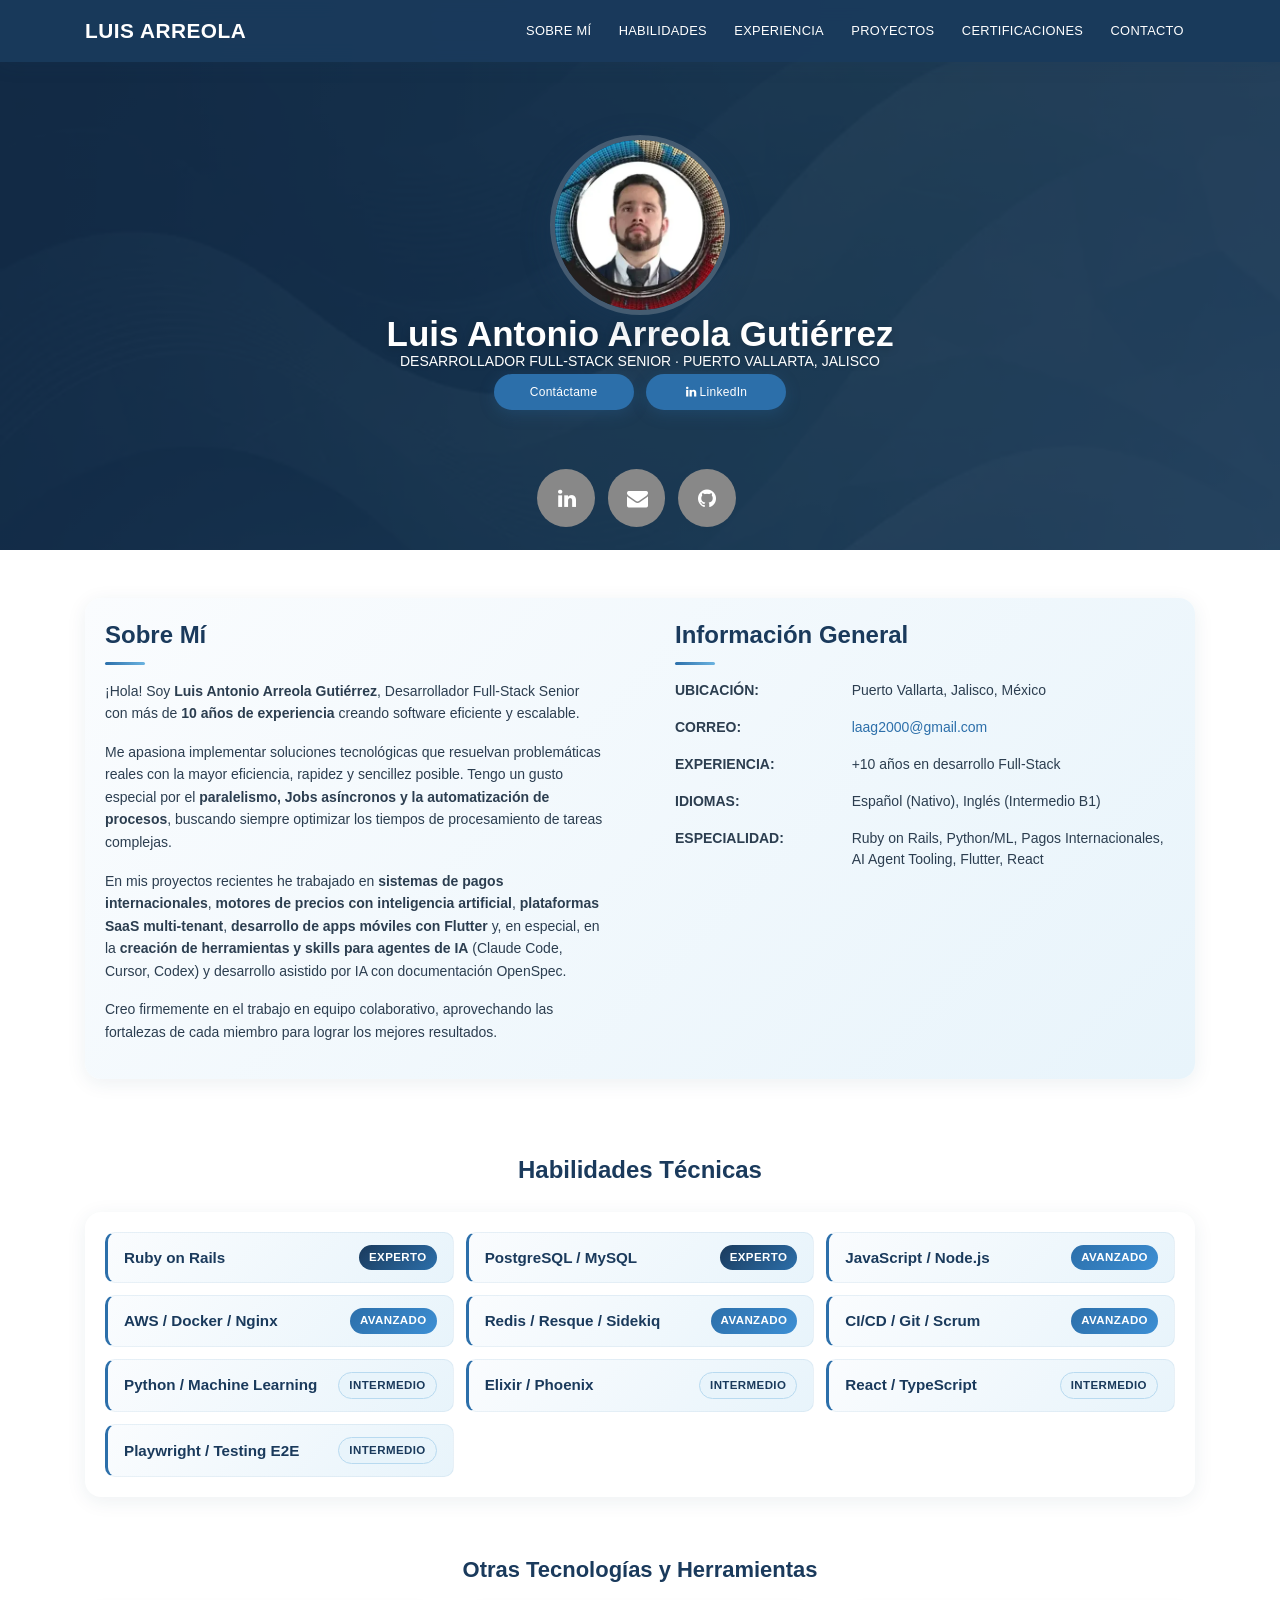
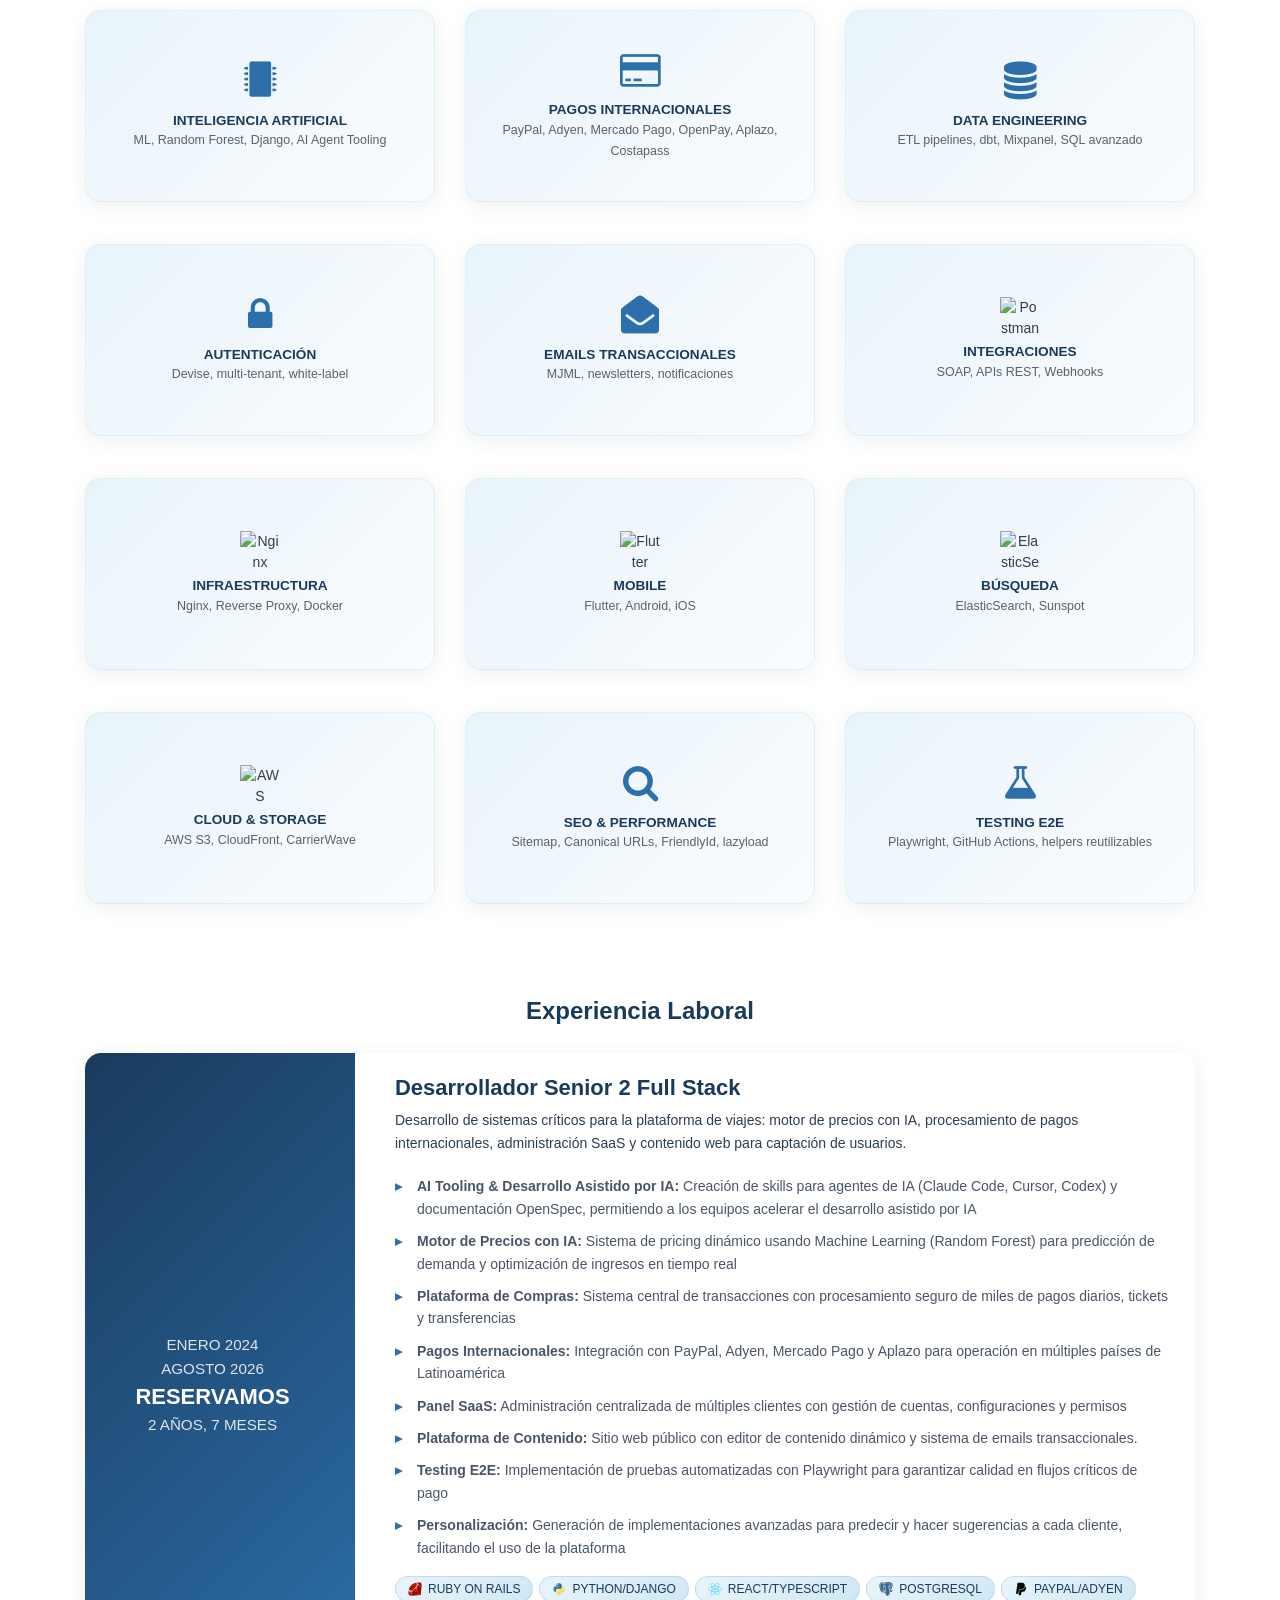
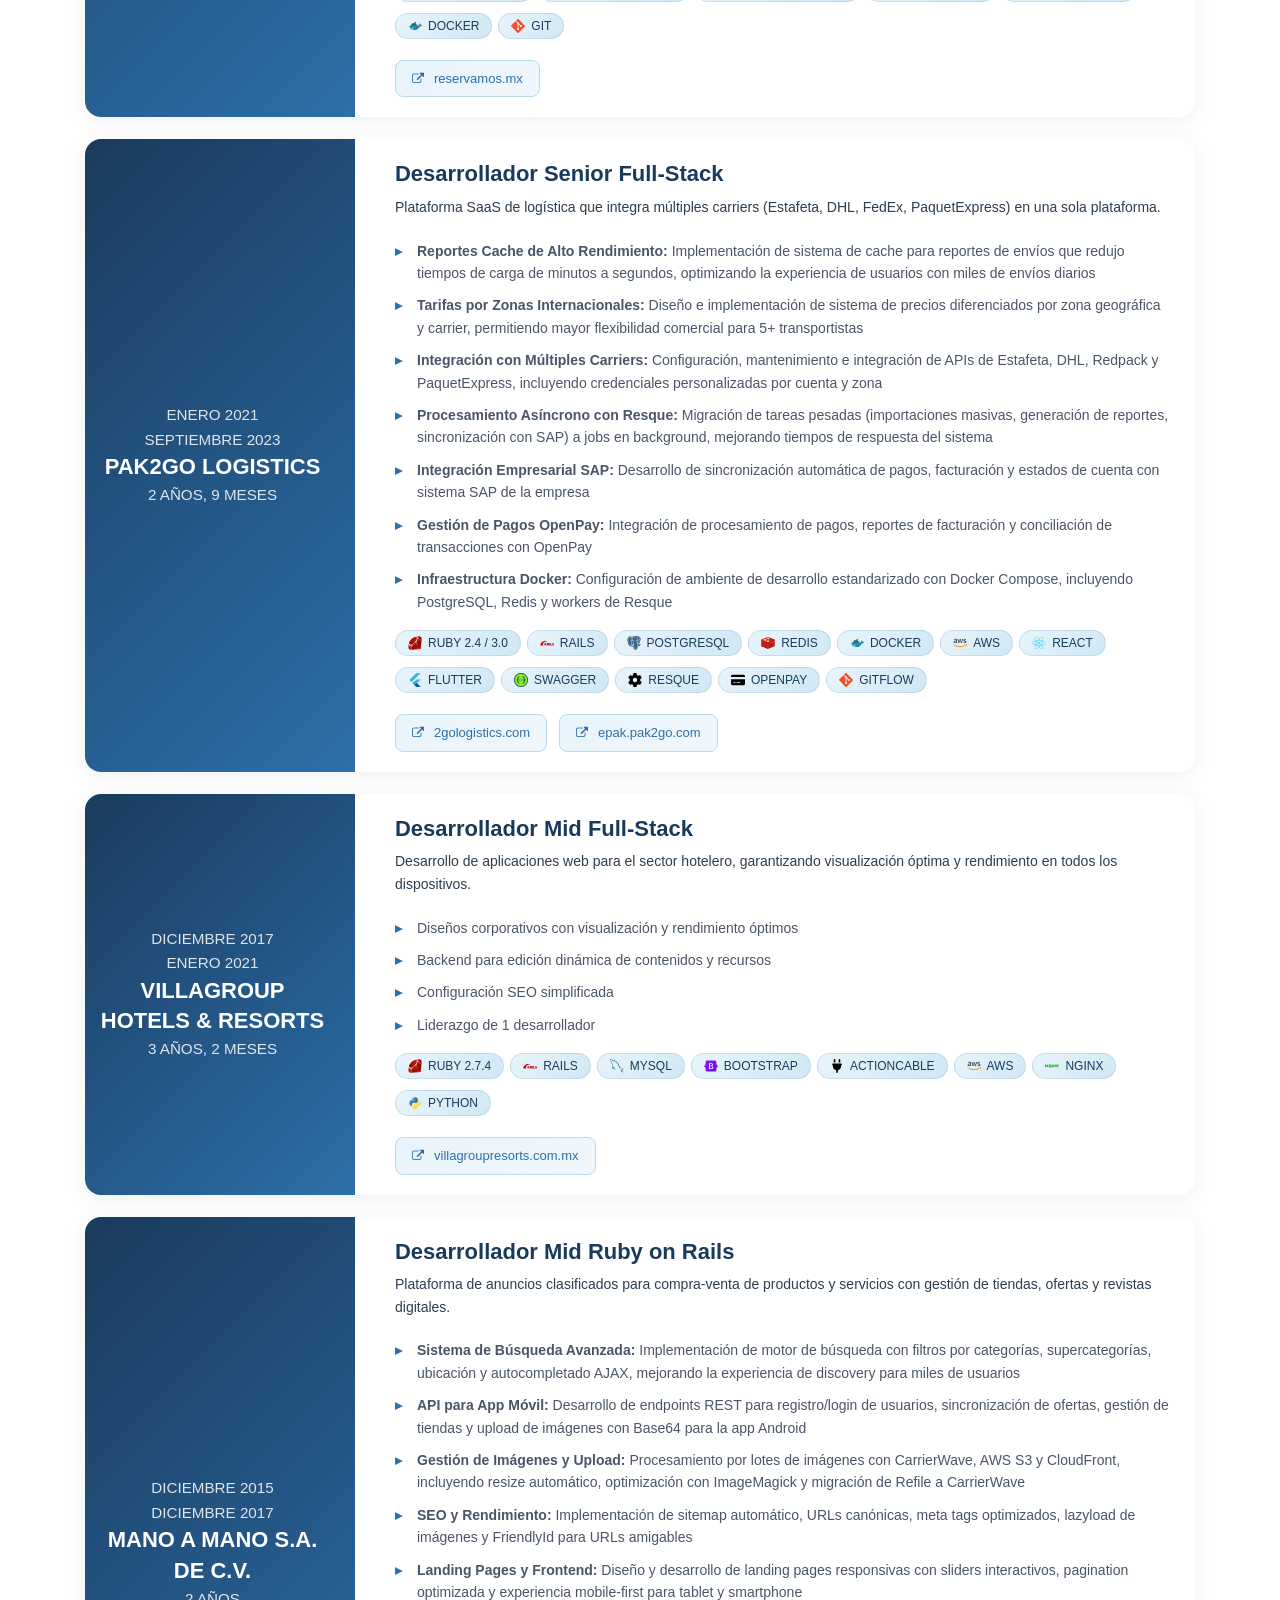
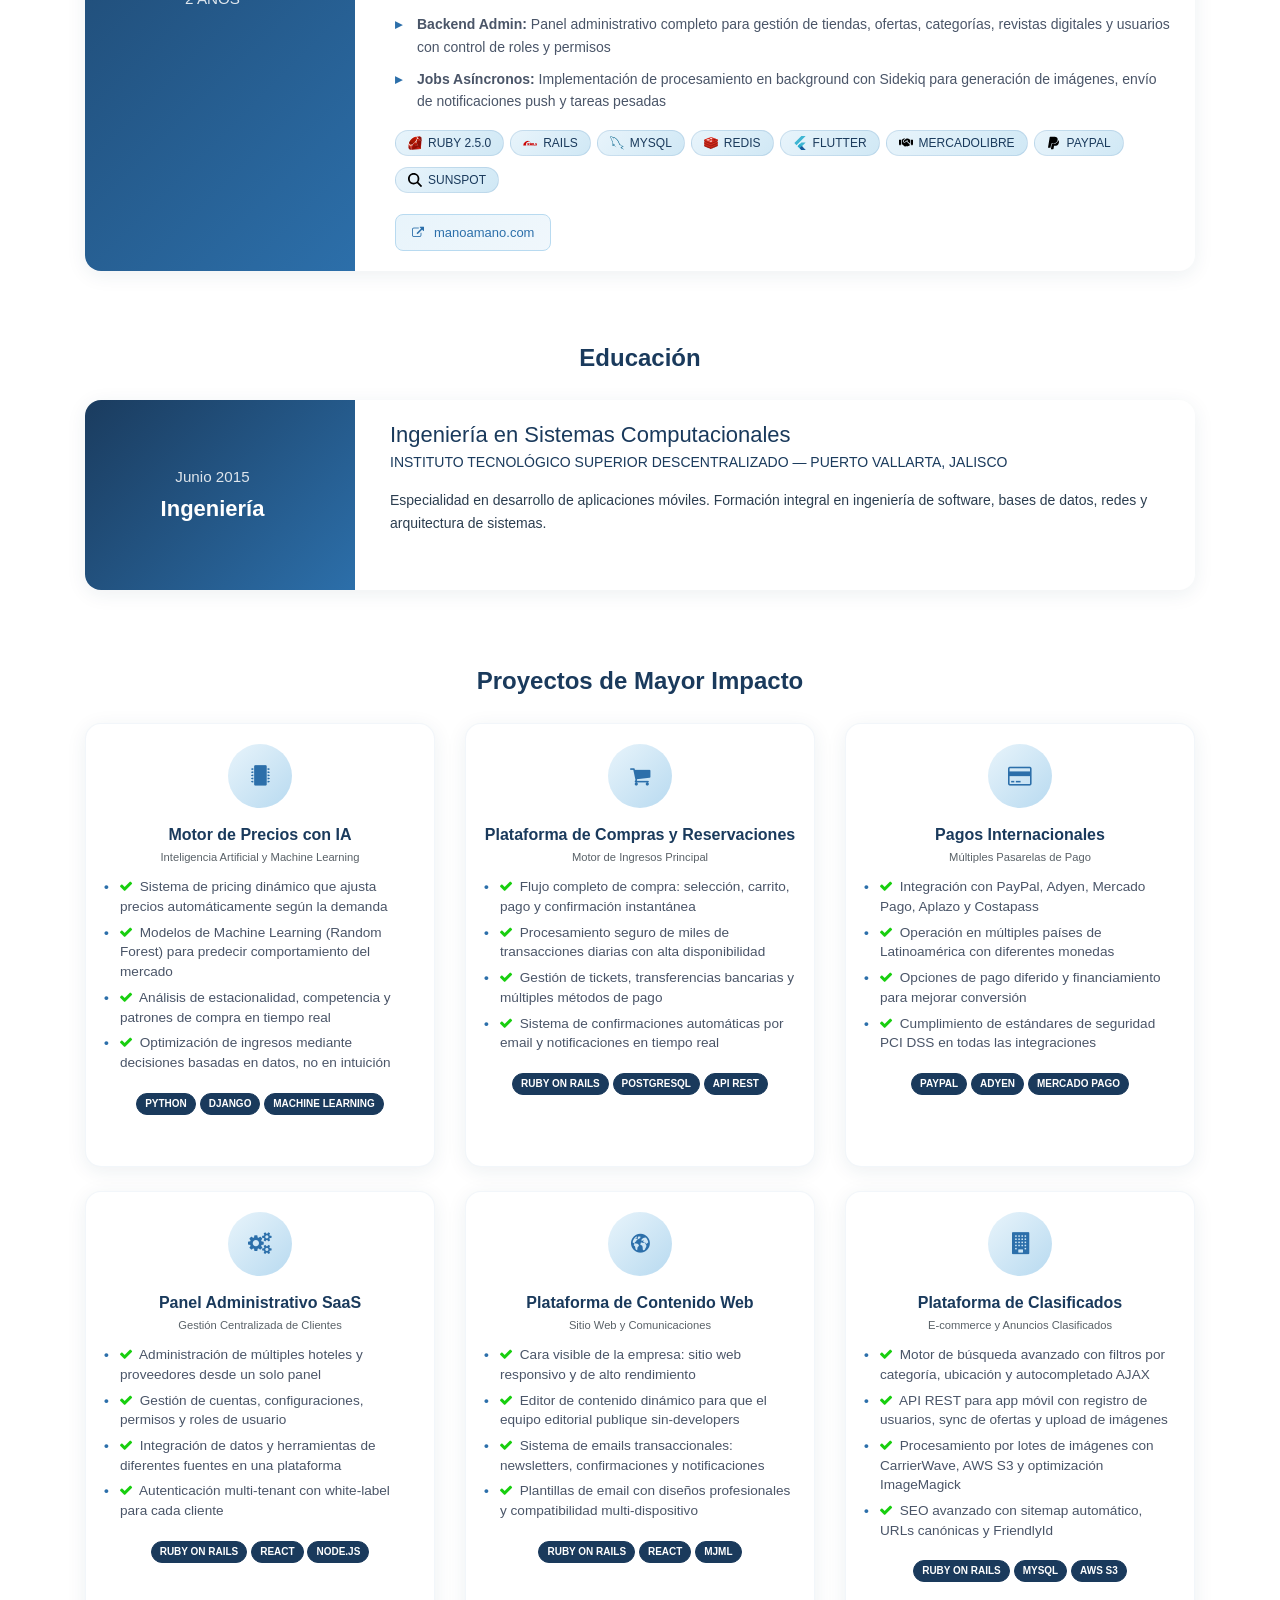
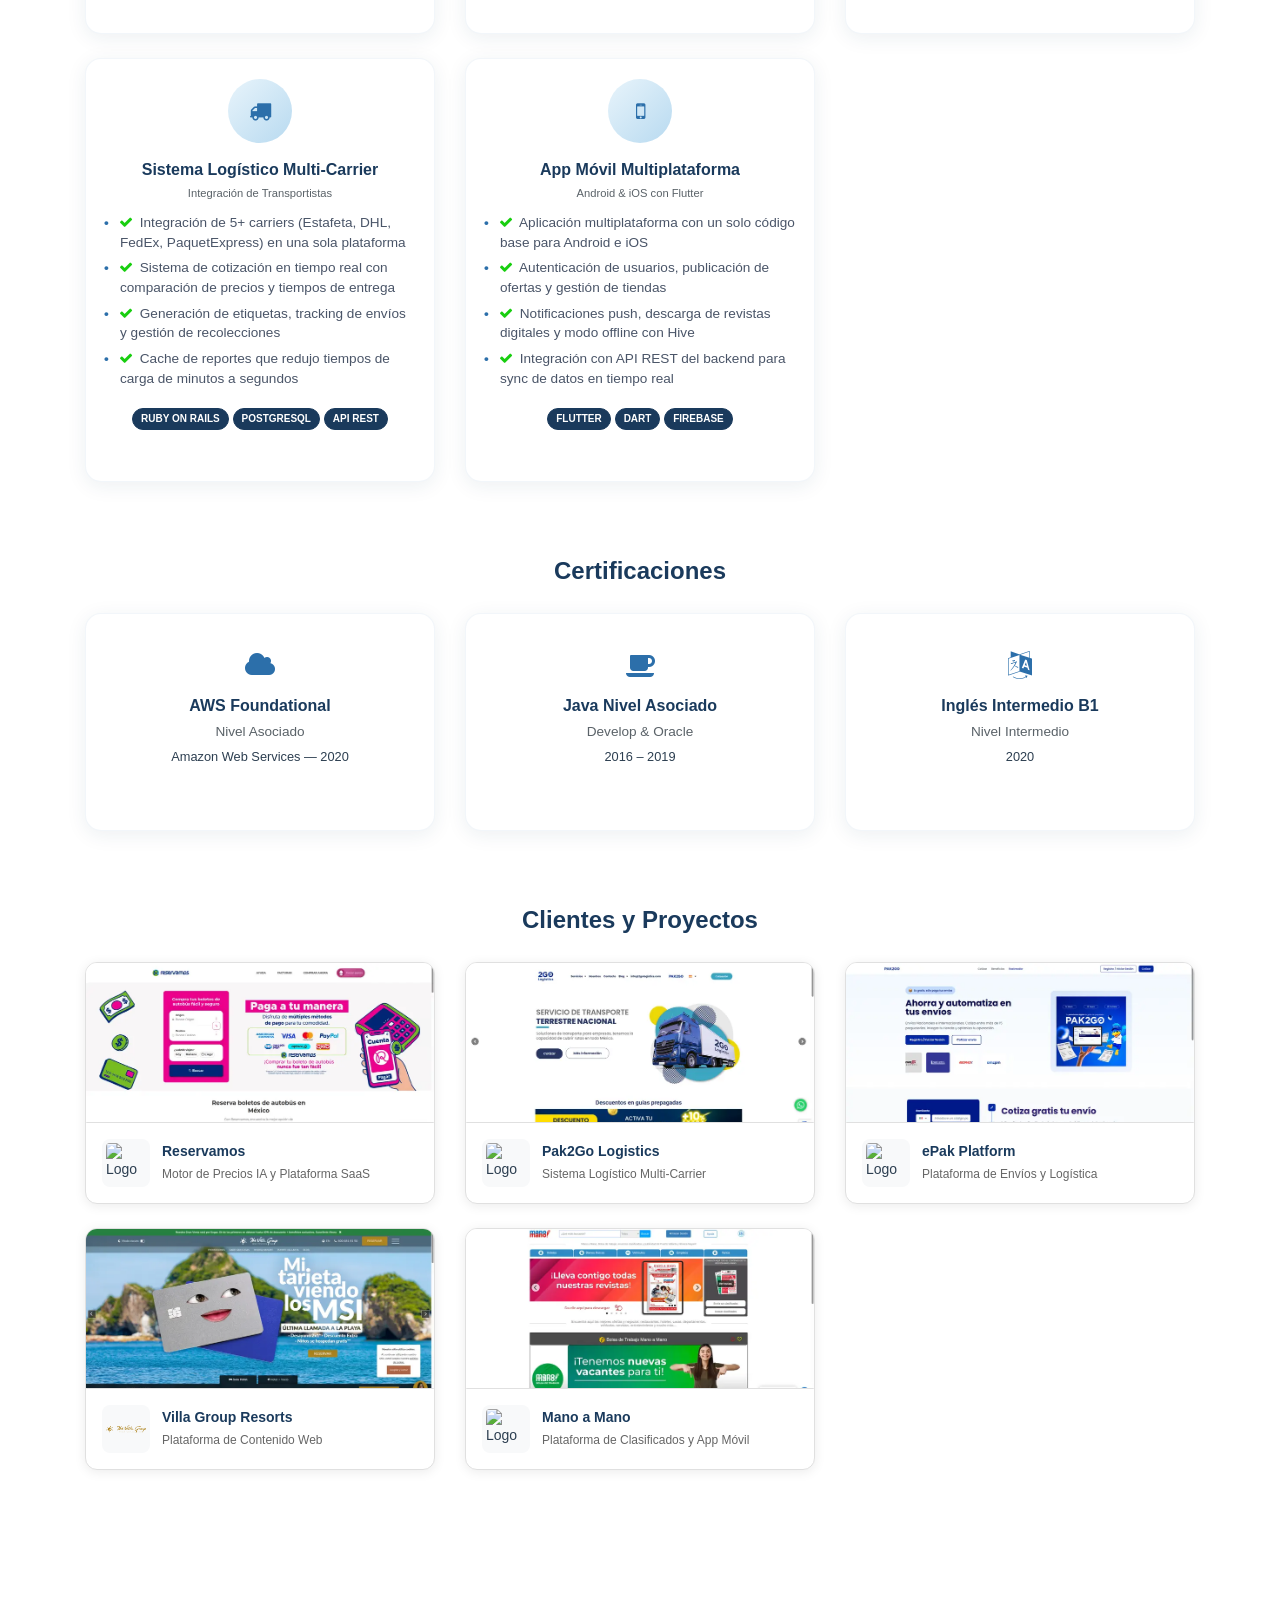
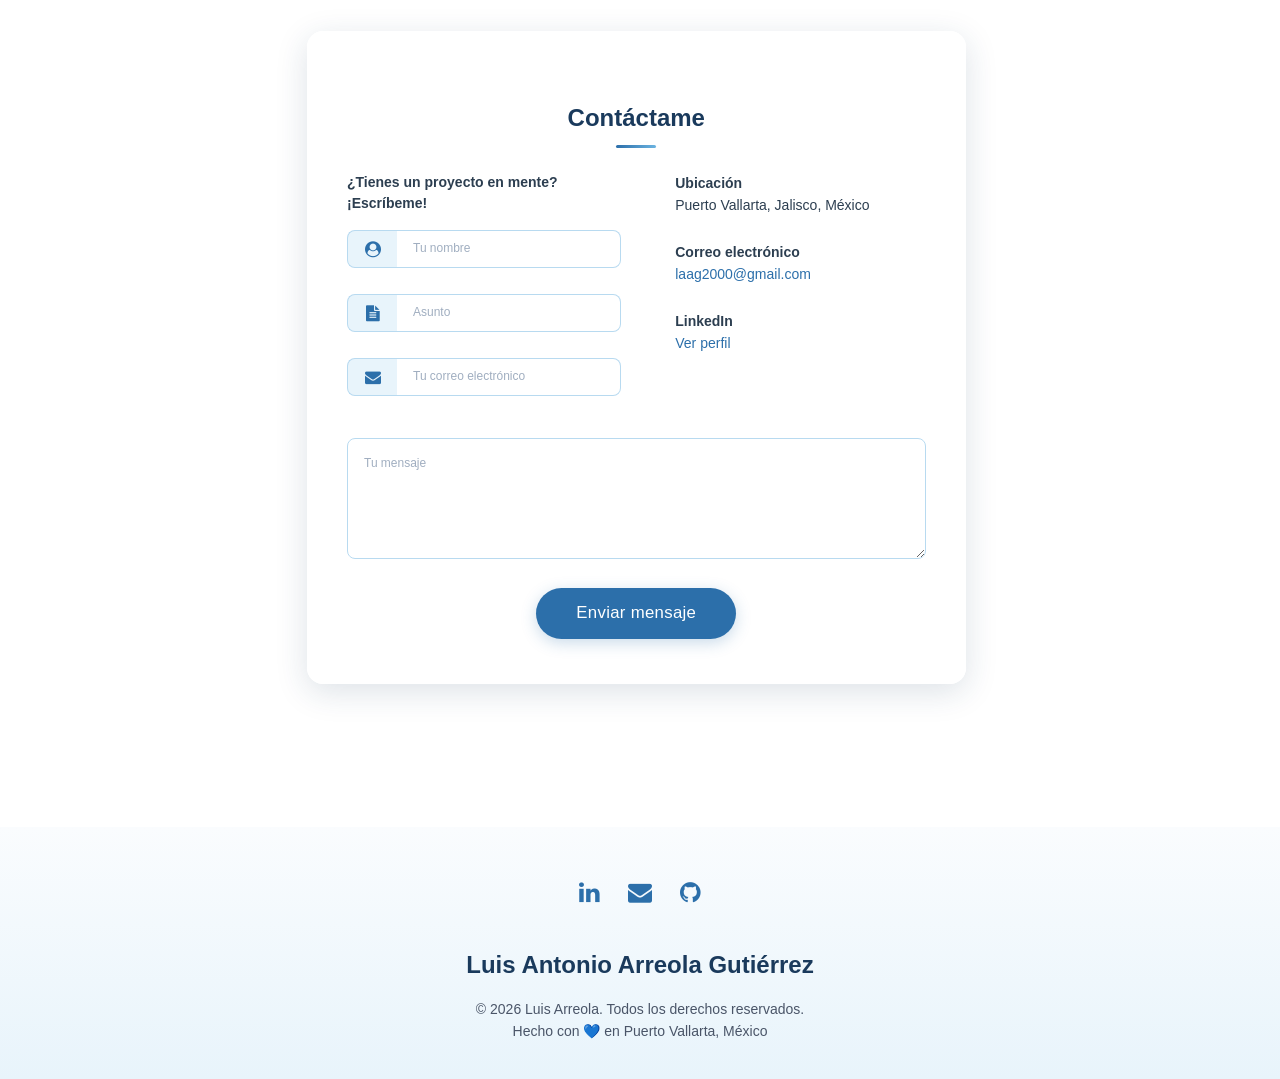
==== commit f7668627: "Modernize JS to ES6 and restyle mobile menu with solid blue theme" ====
--- a/index.html
+++ b/index.html
@@ -71,13 +71,8 @@
   <!-- System fonts only (no custom typeface downloads). Icon font ForkAwesome remains. -->
 
     <!-- Critical CSS (inlined to eliminate render-blocking) -->
-  <style>/*!
- * Bootstrap v4.0.0-beta (https://getbootstrap.com)
- * Copyright 2011-2017 The Bootstrap Authors
- * Copyright 2011-2017 Twitter, Inc.
- * Licensed under MIT (https://github.com/twbs/bootstrap/blob/master/LICENSE)
- */@media print{*,::after,::before{text-shadow:none!important;box-shadow:none!important}a,a:visited{text-decoration:underline}img{page-break-inside:avoid}h2,h3,p{orphans:3;widows:3}h2,h3{page-break-after:avoid}.navbar{display:none}.badge{border:1px solid #000}}html{box-sizing:border-box;font-family:sans-serif;line-height:1.15;-webkit-text-size-adjust:100%;-ms-text-size-adjust:100%;-ms-overflow-style:scrollbar;-webkit-tap-highlight-color:transparent}*,::after,::before{box-sizing:inherit}@-ms-viewport{width:device-width}footer,header,main,nav,section{display:block}body{margin:0;font-family:-apple-system,BlinkMacSystemFont,"Segoe UI",Roboto,"Helvetica Neue",Arial,sans-serif;font-size:1rem;font-weight:400;line-height:1.5;color:#212529;background-color:#fff}[tabindex="-1"]:focus{outline:0!important}h1,h2,h3,h4,h5,h6{margin-top:0;margin-bottom:.5rem}p{margin-top:0;margin-bottom:1rem}address{margin-bottom:1rem;font-style:normal;line-height:inherit}ol,ul{margin-top:0;margin-bottom:1rem}ol ol,ol ul,ul ol,ul ul{margin-bottom:0}b,strong{font-weight:bolder}small{font-size:80%}a{color:#007bff;text-decoration:none;background-color:transparent;-webkit-text-decoration-skip:objects}a:hover{color:#0056b3;text-decoration:underline}a:not([href]):not([tabindex]){color:inherit;text-decoration:none}a:not([href]):not([tabindex]):focus,a:not([href]):not([tabindex]):hover{color:inherit;text-decoration:none}a:not([href]):not([tabindex]):focus{outline:0}img{vertical-align:middle;border-style:none}svg:not(:root){overflow:hidden}[role=button],a,button,input,label,textarea{-ms-touch-action:manipulation;touch-action:manipulation}label{display:inline-block;margin-bottom:.5rem}button:focus{outline:1px dotted;outline:5px auto -webkit-focus-ring-color}button,input,textarea{margin:0;font-family:inherit;font-size:inherit;line-height:inherit}button,input{overflow:visible}button{text-transform:none}[type=submit],button,html [type=button]{-webkit-appearance:button}[type=button]::-moz-focus-inner,[type=submit]::-moz-focus-inner,button::-moz-focus-inner{padding:0;border-style:none}textarea{overflow:auto;resize:vertical}::-webkit-file-upload-button{font:inherit;-webkit-appearance:button}.h1,.h2,.h3,.h4,.h5,.h6,h1,h2,h3,h4,h5,h6{margin-bottom:.5rem;font-family:inherit;font-weight:500;line-height:1.1;color:inherit}.h1,h1{font-size:2.5rem}.h2,h2{font-size:2rem}.h3,h3{font-size:1.75rem}.h4,h4{font-size:1.5rem}.h5,h5{font-size:1.25rem}.h6,h6{font-size:1rem}.small,small{font-size:80%;font-weight:400}.container{margin-right:auto;margin-left:auto;padding-right:15px;padding-left:15px;width:100%}@media (min-width:576px){.container{max-width:540px}}@media (min-width:768px){.container{max-width:720px}}@media (min-width:992px){.container{max-width:960px}}@media (min-width:1200px){.container{max-width:1140px}}.row{display:-ms-flexbox;display:flex;-ms-flex-wrap:wrap;flex-wrap:wrap;margin-right:-15px;margin-left:-15px}.col,.col-lg-4,.col-lg-6,.col-md-12,.col-md-3,.col-md-4,.col-md-6,.col-md-9,.col-sm-4,.col-sm-6,.col-sm-8{position:relative;width:100%;min-height:1px;padding-right:15px;padding-left:15px}.col{-ms-flex-preferred-size:0;flex-basis:0;-ms-flex-positive:1;flex-grow:1;max-width:100%}@media (min-width:576px){.col-sm-4{-ms-flex:0 0 33.333333%;flex:0 0 33.333333%;max-width:33.333333%}.col-sm-6{-ms-flex:0 0 50%;flex:0 0 50%;max-width:50%}.col-sm-8{-ms-flex:0 0 66.666667%;flex:0 0 66.666667%;max-width:66.666667%}}@media (min-width:768px){.col-md-3{-ms-flex:0 0 25%;flex:0 0 25%;max-width:25%}.col-md-4{-ms-flex:0 0 33.333333%;flex:0 0 33.333333%;max-width:33.333333%}.col-md-6{-ms-flex:0 0 50%;flex:0 0 50%;max-width:50%}.col-md-9{-ms-flex:0 0 75%;flex:0 0 75%;max-width:75%}.col-md-12{-ms-flex:0 0 100%;flex:0 0 100%;max-width:100%}}@media (min-width:992px){.col-lg-4{-ms-flex:0 0 33.333333%;flex:0 0 33.333333%;max-width:33.333333%}.col-lg-6{-ms-flex:0 0 50%;flex:0 0 50%;max-width:50%}}.form-control{display:block;width:100%;padding:.5rem .75rem;font-size:1rem;line-height:1.25;color:#495057;background-color:#fff;background-image:none;background-clip:padding-box;border:1px solid rgba(0,0,0,.15);border-radius:.25rem;transition:border-color ease-in-out .15s,box-shadow ease-in-out .15s}.form-control::-ms-expand{background-color:transparent;border:0}.form-control:focus{color:#495057;background-color:#fff;border-color:#80bdff;outline:0}.form-control::-webkit-input-placeholder{color:#868e96;opacity:1}.form-control:-ms-input-placeholder{color:#868e96;opacity:1}.form-control::placeholder{color:#868e96;opacity:1}.form-control:disabled{background-color:#e9ecef;opacity:1}.form-group{margin-bottom:1rem}.btn{display:inline-block;font-weight:400;text-align:center;white-space:nowrap;vertical-align:middle;-webkit-user-select:none;-moz-user-select:none;-ms-user-select:none;user-select:none;border:1px solid transparent;padding:.5rem .75rem;font-size:1rem;line-height:1.25;border-radius:.25rem;transition:all .15s ease-in-out}.btn:focus,.btn:hover{text-decoration:none}.btn.focus,.btn:focus{outline:0;box-shadow:0 0 0 3px rgba(0,123,255,.25)}.btn.disabled,.btn:disabled{opacity:.65}.btn:active{background-image:none}a.btn.disabled{pointer-events:none}.btn-primary{color:#fff;background-color:#007bff;border-color:#007bff}.btn-primary:hover{color:#fff;background-color:#0069d9;border-color:#0062cc}.btn-primary.focus,.btn-primary:focus{box-shadow:0 0 0 3px rgba(0,123,255,.5)}.btn-primary.disabled,.btn-primary:disabled{background-color:#007bff;border-color:#007bff}.btn-primary:active{background-color:#0069d9;background-image:none;border-color:#0062cc}.btn-link{font-weight:400;color:#007bff;border-radius:0}.btn-link,.btn-link:active,.btn-link:disabled{background-color:transparent}.btn-link,.btn-link:active,.btn-link:focus{border-color:transparent;box-shadow:none}.btn-link:hover{border-color:transparent}.btn-link:focus,.btn-link:hover{color:#0056b3;text-decoration:underline;background-color:transparent}.btn-link:disabled{color:#868e96}.btn-link:disabled:focus,.btn-link:disabled:hover{text-decoration:none}.btn-lg{padding:.5rem 1rem;font-size:1.25rem;line-height:1.5;border-radius:.3rem}.collapse{display:none}.collapse.show{display:block}.show>a{outline:0}.input-group{position:relative;display:-ms-flexbox;display:flex;width:100%}.input-group .form-control{position:relative;z-index:2;-ms-flex:1 1 auto;flex:1 1 auto;width:1%;margin-bottom:0}.input-group .form-control:active,.input-group .form-control:focus,.input-group .form-control:hover{z-index:3}.input-group .form-control,.input-group-addon{display:-ms-flexbox;display:flex;-ms-flex-align:center;align-items:center}.input-group .form-control:not(:first-child):not(:last-child),.input-group-addon:not(:first-child):not(:last-child){border-radius:0}.input-group-addon{white-space:nowrap;vertical-align:middle}.input-group-addon{padding:.5rem .75rem;margin-bottom:0;font-size:1rem;font-weight:400;line-height:1.25;color:#495057;text-align:center;background-color:#e9ecef;border:1px solid rgba(0,0,0,.15);border-radius:.25rem}.input-group .form-control:not(:last-child),.input-group-addon:not(:last-child){border-top-right-radius:0;border-bottom-right-radius:0}.input-group-addon:not(:last-child){border-right:0}.input-group .form-control:not(:first-child),.input-group-addon:not(:first-child){border-top-left-radius:0;border-bottom-left-radius:0}.form-control+.input-group-addon:not(:first-child){border-left:0}.nav{display:-ms-flexbox;display:flex;-ms-flex-wrap:wrap;flex-wrap:wrap;padding-left:0;margin-bottom:0;list-style:none}.nav-link{display:block;padding:.5rem 1rem}.nav-link:focus,.nav-link:hover{text-decoration:none}.nav-link.disabled{color:#868e96}.navbar{position:relative;display:-ms-flexbox;display:flex;-ms-flex-wrap:wrap;flex-wrap:wrap;-ms-flex-align:center;align-items:center;-ms-flex-pack:justify;justify-content:space-between;padding:.5rem 1rem}.navbar>.container{display:-ms-flexbox;display:flex;-ms-flex-wrap:wrap;flex-wrap:wrap;-ms-flex-align:center;align-items:center;-ms-flex-pack:justify;justify-content:space-between}.navbar-brand{display:inline-block;padding-top:.3125rem;padding-bottom:.3125rem;margin-right:1rem;font-size:1.25rem;line-height:inherit;white-space:nowrap}.navbar-brand:focus,.navbar-brand:hover{text-decoration:none}.navbar-nav{display:-ms-flexbox;display:flex;-ms-flex-direction:column;flex-direction:column;padding-left:0;margin-bottom:0;list-style:none}.navbar-nav .nav-link{padding-right:0;padding-left:0}.navbar-collapse{-ms-flex-preferred-size:100%;flex-basis:100%;-ms-flex-align:center;align-items:center}.navbar-toggler{padding:.25rem .75rem;font-size:1.25rem;line-height:1;background:0 0;border:1px solid transparent;border-radius:.25rem}.navbar-toggler:focus,.navbar-toggler:hover{text-decoration:none}@media (max-width:991px){.navbar-expand-lg>.container{padding-right:0;padding-left:0}}@media (min-width:992px){.navbar-expand-lg{-ms-flex-direction:row;flex-direction:row;-ms-flex-wrap:nowrap;flex-wrap:nowrap;-ms-flex-pack:start;justify-content:flex-start}.navbar-expand-lg .navbar-nav{-ms-flex-direction:row;flex-direction:row}.navbar-expand-lg .navbar-nav .nav-link{padding-right:.5rem;padding-left:.5rem}.navbar-expand-lg>.container{-ms-flex-wrap:nowrap;flex-wrap:nowrap}.navbar-expand-lg .navbar-collapse{display:-ms-flexbox!important;display:flex!important}.navbar-expand-lg .navbar-toggler{display:none}}.card{position:relative;display:-ms-flexbox;display:flex;-ms-flex-direction:column;flex-direction:column;min-width:0;word-wrap:break-word;background-color:#fff;background-clip:border-box;border:1px solid rgba(0,0,0,.125);border-radius:.25rem}.card-body{-ms-flex:1 1 auto;flex:1 1 auto;padding:1.25rem}.pagination{display:-ms-flexbox;display:flex;padding-left:0;list-style:none;border-radius:.25rem}.badge{display:inline-block;padding:.25em .4em;font-size:75%;font-weight:700;line-height:1;color:#fff;text-align:center;white-space:nowrap;vertical-align:baseline;border-radius:.25rem}.badge:empty{display:none}.btn .badge{position:relative;top:-1px}.badge-primary{color:#fff;background-color:#007bff}.badge-primary[href]:focus,.badge-primary[href]:hover{color:#fff;text-decoration:none;background-color:#0062cc}@-webkit-keyframes progress-bar-stripes{from{background-position:1rem 0}to{background-position:0 0}}@keyframes progress-bar-stripes{from{background-position:1rem 0}to{background-position:0 0}}.media{display:-ms-flexbox;display:flex;-ms-flex-align:start;align-items:flex-start}.close{float:right;font-size:1.5rem;font-weight:700;line-height:1;color:#000;text-shadow:0 1px 0 #fff;opacity:.5}.close:focus,.close:hover{color:#000;text-decoration:none;opacity:.75}button.close{padding:0;background:0 0;border:0;-webkit-appearance:none}.tooltip{position:absolute;z-index:1070;display:block;margin:0;font-family:-apple-system,BlinkMacSystemFont,"Segoe UI",Roboto,"Helvetica Neue",Arial,sans-serif;font-style:normal;font-weight:400;line-height:1.5;text-align:left;text-align:start;text-decoration:none;text-shadow:none;text-transform:none;letter-spacing:normal;word-break:normal;word-spacing:normal;white-space:normal;line-break:auto;font-size:.875rem;word-wrap:break-word;opacity:0}.tooltip.show{opacity:.9}.bg-primary{background-color:#007bff!important}a.bg-primary:focus,a.bg-primary:hover{background-color:#0062cc!important}.justify-content-end{-ms-flex-pack:end!important;justify-content:flex-end!important}.fixed-top{position:fixed;top:0;right:0;left:0;z-index:1030}.sr-only{position:absolute;width:1px;height:1px;padding:0;overflow:hidden;clip:rect(0,0,0,0);white-space:nowrap;-webkit-clip-path:inset(50%);clip-path:inset(50%);border:0}.h-100{height:100%!important}.mt-0{margin-top:0!important}.mb-0{margin-bottom:0!important}.mr-1{margin-right:.25rem!important}.mr-2{margin-right:.5rem!important}.mb-2{margin-bottom:.5rem!important}.mt-3{margin-top:1rem!important}.mb-3{margin-bottom:1rem!important}.mb-4{margin-bottom:1.5rem!important}.pb-2{padding-bottom:.5rem!important}.pb-3{padding-bottom:1rem!important}.pt-4{padding-top:1.5rem!important}@media (min-width:768px){.pt-md-0{padding-top:0!important}.pl-md-4{padding-left:1.5rem!important}}.text-left{text-align:left!important}.text-center{text-align:center!important}.text-uppercase{text-transform:uppercase!important}.text-white{color:#fff!important}.text-success{color:#28a745!important}a.text-success:focus,a.text-success:hover{color:#1e7e34!important}.text-muted{color:#868e96!important}.visible{visibility:visible!important}</style>
-  <style>.btn,.navbar .navbar-nav>a.btn{border-width:2px;font-weight:400;font-size:.8571em;line-height:1.35em;margin:5px 1px;border:none;border-radius:.1875rem;padding:11px 22px;cursor:pointer;background-color:#888;color:#fff}.btn:active,.btn:active:focus,.btn:active:hover,.btn:focus,.btn:hover,.navbar .navbar-nav>a.btn:active,.navbar .navbar-nav>a.btn:active:focus,.navbar .navbar-nav>a.btn:active:hover,.navbar .navbar-nav>a.btn:focus,.navbar .navbar-nav>a.btn:hover{background-color:#979797;color:#fff;-webkit-box-shadow:none;box-shadow:none}.btn:hover,.navbar .navbar-nav>a.btn:hover{-webkit-box-shadow:0 3px 8px 0 rgba(0,0,0,.17);box-shadow:0 3px 8px 0 rgba(0,0,0,.17)}.btn.disabled,.btn.disabled.focus,.btn.disabled:active,.btn.disabled:focus,.btn.disabled:hover,.btn:disabled,.btn:disabled.focus,.btn:disabled:active,.btn:disabled:focus,.btn:disabled:hover,.btn[disabled],.btn[disabled].focus,.btn[disabled]:active,.btn[disabled]:focus,.btn[disabled]:hover,.navbar .navbar-nav>a.btn.disabled,.navbar .navbar-nav>a.btn.disabled.focus,.navbar .navbar-nav>a.btn.disabled:active,.navbar .navbar-nav>a.btn.disabled:focus,.navbar .navbar-nav>a.btn.disabled:hover,.navbar .navbar-nav>a.btn:disabled,.navbar .navbar-nav>a.btn:disabled.focus,.navbar .navbar-nav>a.btn:disabled:active,.navbar .navbar-nav>a.btn:disabled:focus,.navbar .navbar-nav>a.btn:disabled:hover,.navbar .navbar-nav>a.btn[disabled],.navbar .navbar-nav>a.btn[disabled].focus,.navbar .navbar-nav>a.btn[disabled]:active,.navbar .navbar-nav>a.btn[disabled]:focus,.navbar .navbar-nav>a.btn[disabled]:hover{background-color:#888;border-color:#888}.btn.btn-link,.navbar .navbar-nav>a.btn.btn-link{color:#888}.btn.btn-link:active,.btn.btn-link:focus,.btn.btn-link:hover,.navbar .navbar-nav>a.btn.btn-link:active,.navbar .navbar-nav>a.btn.btn-link:focus,.navbar .navbar-nav>a.btn.btn-link:hover{background-color:transparent;color:#979797;text-decoration:none;-webkit-box-shadow:none;box-shadow:none}.btn:focus,.btn:hover,.navbar .navbar-nav>a.btn:focus,.navbar .navbar-nav>a.btn:hover{opacity:1;outline:0!important}.btn:active,.navbar .navbar-nav>a.btn:active{-webkit-box-shadow:none;box-shadow:none;outline:0!important}.btn.btn-icon,.navbar .navbar-nav>a.btn.btn-icon{height:2.375rem;min-width:2.375rem;width:2.375rem;padding:0;font-size:.9375rem;overflow:hidden;position:relative;line-height:normal}.btn.btn-icon.btn-lg,.navbar .navbar-nav>a.btn.btn-icon.btn-lg{height:3.6rem;min-width:3.6rem;width:3.6rem}.btn.btn-icon.btn-lg i.fa,.navbar .navbar-nav>a.btn.btn-icon.btn-lg i.fa{font-size:1.325rem}.btn.btn-icon:not(.btn-footer) i.fa,.navbar .navbar-nav>a.btn.btn-icon:not(.btn-footer) i.fa{position:absolute;top:50%;left:50%;-webkit-transform:translate(-12px,-12px);transform:translate(-12px,-12px);line-height:1.5626rem;width:25px}.btn-primary{background-color:#378c3f;color:#fff}.btn-primary:active,.btn-primary:active:focus,.btn-primary:active:hover,.btn-primary:focus,.btn-primary:hover{background-color:#40a249;color:#fff;-webkit-box-shadow:none;box-shadow:none}.btn-primary:hover{-webkit-box-shadow:0 3px 8px 0 rgba(0,0,0,.17);box-shadow:0 3px 8px 0 rgba(0,0,0,.17)}.btn-primary.disabled,.btn-primary.disabled.focus,.btn-primary.disabled:active,.btn-primary.disabled:focus,.btn-primary.disabled:hover,.btn-primary:disabled,.btn-primary:disabled.focus,.btn-primary:disabled:active,.btn-primary:disabled:focus,.btn-primary:disabled:hover,.btn-primary[disabled],.btn-primary[disabled].focus,.btn-primary[disabled]:active,.btn-primary[disabled]:focus,.btn-primary[disabled]:hover{background-color:#378c3f;border-color:#378c3f}.btn-primary.btn-link{color:#378c3f}.btn-primary.btn-link:active,.btn-primary.btn-link:focus,.btn-primary.btn-link:hover{background-color:transparent;color:#40a249;text-decoration:none;-webkit-box-shadow:none;box-shadow:none}.btn.disabled,.btn:disabled,.btn[disabled]{opacity:.5}.btn-round{border-width:1px;border-radius:30px!important;padding:11px 23px}.btn-link.disabled,.btn-link.disabled.focus,.btn-link.disabled:active,.btn-link.disabled:focus,.btn-link.disabled:hover,.btn-link:disabled,.btn-link:disabled.focus,.btn-link:disabled:active,.btn-link:disabled:focus,.btn-link:disabled:hover,.btn-link[disabled],.btn-link[disabled].focus,.btn-link[disabled]:active,.btn-link[disabled]:focus,.btn-link[disabled]:hover{background-color:transparent}.btn-lg{font-size:1em;border-radius:.25rem;padding:15px 48px}.btn-link{border:0;padding:.5rem .7rem;background-color:transparent}.form-control::-moz-placeholder{color:#ddd;opacity:1}.form-control:-moz-placeholder{color:#ddd;opacity:1}.form-control::-webkit-input-placeholder{color:#ddd;opacity:1}.form-control:-ms-input-placeholder{color:#ddd;opacity:1}.form-control{background-color:transparent;border:1px solid #e3e3e3;border-radius:30px;color:#2c2c2c;line-height:normal;font-size:.8571em;-webkit-transition:color .3s ease-in-out,border-color .3s ease-in-out,background-color .3s ease-in-out;transition:color .3s ease-in-out,border-color .3s ease-in-out,background-color .3s ease-in-out;-webkit-box-shadow:none;box-shadow:none}.form-control:focus{border:1px solid #378c3f;-webkit-box-shadow:none;box-shadow:none;outline:0!important;color:#2c2c2c}.form-control:focus+.input-group-addon,.form-control:focus~.input-group-addon{border:1px solid #378c3f;border-left:none;background-color:transparent}.open .form-control{border-radius:.25rem .25rem 0 0;border-bottom-color:transparent}.form-control+.input-group-addon{background-color:#fff}.form-group .form-control,.input-group .form-control{padding:10px 18px 10px 18px}.form-group .form-control+.input-group-addon,.input-group .form-control+.input-group-addon{padding:10px 18px 10px 0}.form-group .input-group-addon,.input-group .input-group-addon{padding:10px 0 10px 18px}.form-group .input-group-addon+.form-control,.form-group .input-group-addon~.form-control,.input-group .input-group-addon+.form-control,.input-group .input-group-addon~.form-control{padding:10px 19px 11px 16px}.input-group-addon{background-color:#fff;border:1px solid #e3e3e3;border-radius:30px;color:#555;-webkit-transition:color .3s ease-in-out,border-color .3s ease-in-out,background-color .3s ease-in-out;transition:color .3s ease-in-out,border-color .3s ease-in-out,background-color .3s ease-in-out}.input-group-addon+.form-control,.input-group-addon~.form-control{padding-left:18px}.input-group-addon i{width:17px}.input-group-focus .input-group-addon{background-color:#fff;border-color:#378c3f}.form-group,.input-group{margin-bottom:10px}.input-group[disabled] .input-group-addon{background-color:#e3e3e3}.input-group .form-control:first-child,.input-group-addon:first-child{border-right:0 none}.input-group .form-control:last-child,.input-group-addon:last-child{border-left:0 none}.form-control[disabled]{background-color:#e3e3e3;color:#888;cursor:not-allowed}textarea.form-control{max-width:100%;padding:10px 10px 0 0;resize:none;border:none;border-bottom:1px solid #e3e3e3;border-radius:0;line-height:2}textarea.form-control:active,textarea.form-control:focus{border-left:none;border-top:none;border-right:none}.form-group{position:relative}.badge{border-radius:8px;padding:4px 8px;text-transform:uppercase;font-size:.7142em;line-height:12px;background-color:transparent;border:1px solid;margin-bottom:5px;border-radius:.875rem}.badge-primary{border-color:#378c3f;color:#378c3f}button,input,textarea{font-family:-apple-system,BlinkMacSystemFont,'Segoe UI',Roboto,'Helvetica Neue',Arial,sans-serif}h1,h2,h3,h4,h5,h6{font-weight:400}small{font-size:60%}a{color:#378c3f}a:focus,a:hover{color:#378c3f}.h1,h1{font-size:3.5em;line-height:1.15;margin-bottom:30px}.h1 small,h1 small{font-weight:700;text-transform:uppercase;opacity:.8}.h2,h2{font-size:2.5em;margin-bottom:30px}.h3,h3{font-size:2em;margin-bottom:30px;line-height:1.4em}.h4,h4{font-size:1.714em;line-height:1.45em;margin-top:30px;margin-bottom:15px}.h4+.category,.h4.title+.category,h4+.category,h4.title+.category{margin-top:-10px}.h5,h5{font-size:1.57em;line-height:1.4em;margin-bottom:15px}.h6,h6{font-size:1em;font-weight:700;text-transform:uppercase}p{line-height:1.61em}.description p,p.description{font-size:1.14em}.title{font-weight:700}.title+.category{margin-top:-25px}.description{color:#9a9a9a;font-weight:300}.category{text-transform:uppercase;font-weight:700;color:#9a9a9a}.text-success{color:#18ce0f!important}.text-danger{color:#ff3636!important}body{color:#2c2c2c;font-size:14px;font-family:-apple-system,BlinkMacSystemFont,'Segoe UI',Roboto,'Helvetica Neue',Arial,sans-serif;-moz-osx-font-smoothing:grayscale;-webkit-font-smoothing:antialiased}.main{position:relative;background:#fff}.nav-item .nav-link,.navbar{-webkit-transition:all .3s ease 0s;transition:all .3s ease 0s}.open{-webkit-transform:translate3d(0,0,0);transform:translate3d(0,0,0);opacity:1;visibility:visible}.navbar{padding-top:.625rem;padding-bottom:.625rem;min-height:53px;margin-bottom:20px;-webkit-box-shadow:0 0 20px 0 rgba(0,0,0,.15);box-shadow:0 0 20px 0 rgba(0,0,0,.15)}.navbar a{vertical-align:middle}.navbar a:not(.btn):not(.dropdown-item){color:#fff}.navbar p{display:inline-block;margin:0;line-height:21px}.navbar .navbar-nav .nav-link.btn{padding:11px 22px}.navbar .navbar-nav .nav-link.btn.btn-lg{padding:15px 48px}.navbar .navbar-nav .nav-link:not(.btn){text-transform:uppercase;font-size:.7142em;padding:.5rem .7rem;line-height:1.625rem}.navbar .navbar-nav .nav-link:not(.btn) i.fa+p{margin-left:5px}.navbar .navbar-nav .nav-link:not(.btn) i.fa{font-size:18px;position:relative;top:2px;text-align:center;width:21px}.navbar .navbar-nav .nav-link:not(.btn).disabled{opacity:.5;color:#fff}.navbar .navbar-nav .nav-item .nav-link:not(.btn):active,.navbar .navbar-nav .nav-item .nav-link:not(.btn):focus,.navbar .navbar-nav .nav-item .nav-link:not(.btn):hover{background-color:rgba(255,255,255,.2);border-radius:.1875rem}.navbar .navbar-brand{text-transform:uppercase;font-size:.8571em;padding-top:.5rem;padding-bottom:.5rem;line-height:1.625rem}.navbar .navbar-toggler{width:37px;height:27px;outline:0;cursor:pointer}.navbar .navbar-toggler:hover .navbar-toggler-bar.bar2{width:22px}.navbar.navbar-transparent{background-color:transparent!important;-webkit-box-shadow:none;box-shadow:none;color:#fff;padding-top:20px}.bg-primary{background-color:#378c3f!important}.alert{border:0;border-radius:0;color:#fff;padding-top:.9rem;padding-bottom:.9rem;position:relative}.alert.alert-success{background-color:rgba(24,206,15,.8)}.alert.alert-danger{background-color:rgba(255,54,54,.8)}.alert strong{text-transform:uppercase;font-size:12px}.alert i.fa{font-size:20px}.alert .close{color:#fff;opacity:.9;text-shadow:none;line-height:0;outline:0}img{max-width:100%;border-radius:1px}.card{border:0;border-radius:.1875rem;display:inline-block;position:relative;overflow:hidden;width:100%;margin-bottom:20px;-webkit-box-shadow:0 5px 25px 0 rgba(0,0,0,.2);box-shadow:0 5px 25px 0 rgba(0,0,0,.2)}.card .card-body{min-height:190px}.footer{padding:24px 0}.footer nav{display:inline-block;float:left}.footer ul{margin-bottom:0;padding:0;list-style:none}.footer ul li{display:inline-block}.footer ul li a{color:inherit;padding:.5rem;font-size:.8571em;text-transform:uppercase;text-decoration:none}.footer ul li a:hover{text-decoration:none}.footer:after{display:table;clear:both;content:" "}.profile-page .page-header{min-height:550px}.profile-page .title{text-align:center;margin-top:30px}.profile-page .category,.profile-page .description{text-align:center}.profile-page h5.description{max-width:700px;margin:20px auto 75px}.profile-page .content{max-width:450px;margin:0 auto}.profile-page .button-container{text-align:center;margin-top:-106px}.section{padding:70px 0;position:relative;background:#fff}.section .row+.category{margin-top:15px}.page-header{height:100vh;max-height:1050px;padding:0;color:#fff;position:relative;background-position:center center;background-size:cover}.page-header .page-header-image{position:absolute;background-size:cover;background-position:center center;width:100%;height:100%;z-index:-1}.page-header footer{position:absolute;bottom:0;width:100%}.page-header .container{height:100%;z-index:1;text-align:center;position:relative}.page-header .container>.content-center{position:absolute;top:50%;left:50%;-webkit-transform:translate(-50%,-50%);transform:translate(-50%,-50%);text-align:center;padding:0 15px;color:#fff;width:100%;max-width:880px}.page-header .category,.page-header .description{color:rgba(255,255,255,.5)}.page-header.page-header-small{height:60vh;max-height:440px}.page-header:after,.page-header:before{position:absolute;z-index:0;width:100%;height:100%;display:block;left:0;top:0;content:""}.page-header:before{background-color:rgba(0,0,0,.5)}.page-header .container{z-index:2}@media screen and (max-width:991px){.sidebar-collapse .navbar-collapse{position:fixed;display:block;top:0;height:100%!important;width:300px;right:0;z-index:1032;visibility:visible;background-color:#999;overflow-y:visible;border-top:none;text-align:left;max-height:none!important;-webkit-transform:translate3d(300px,0,0);transform:translate3d(300px,0,0);-webkit-transition:all .5s cubic-bezier(.685, .0473, .346, 1);transition:all .5s cubic-bezier(.685, .0473, .346, 1)}.sidebar-collapse .navbar-collapse:before{background:#378c3f;background:-webkit-gradient(linear,left top,left bottom,from(#378c3f),color-stop(80%,#000));background:linear-gradient(#378c3f 0,#000 80%);opacity:.76;display:block;content:"";position:absolute;width:100%;height:100%;top:0;left:0;z-index:-1}.sidebar-collapse .navbar-collapse .navbar-nav:not(.navbar-logo) .nav-link{margin:0 1rem;margin-top:.3125rem}.sidebar-collapse .navbar-collapse .navbar-nav:not(.navbar-logo) .nav-link:not(.btn){color:#fff}.sidebar-collapse .navbar .navbar-nav{margin-top:53px}.sidebar-collapse .navbar .navbar-nav .nav-link{padding-top:.75rem;padding-bottom:.75rem}.sidebar-collapse .navbar .navbar-translate{width:100%;position:relative;display:-webkit-box;display:-ms-flexbox;display:flex;-ms-flex-pack:justify!important;-webkit-box-pack:justify!important;justify-content:space-between!important;-ms-flex-align:center;-webkit-box-align:center;align-items:center;-webkit-transform:translate3d(0,0,0);transform:translate3d(0,0,0);-webkit-transition:all .5s cubic-bezier(.685, .0473, .346, 1);transition:all .5s cubic-bezier(.685, .0473, .346, 1)}.sidebar-collapse .navbar .navbar-toggler-bar{display:block;position:relative;width:22px;height:1px;border-radius:1px;background:#fff}.sidebar-collapse .navbar .navbar-toggler-bar+.navbar-toggler-bar{margin-top:7px}.sidebar-collapse .navbar .navbar-toggler-bar.bar2{width:17px;-webkit-transition:width .2s linear;transition:width .2s linear}.sidebar-collapse .navbar .toggled .navbar-toggler-bar{width:24px}.sidebar-collapse .navbar .toggled .navbar-toggler-bar+.navbar-toggler-bar{margin-top:5px}.sidebar-collapse .bar1,.sidebar-collapse .bar2,.sidebar-collapse .bar3{outline:1px solid transparent}.sidebar-collapse .bar1{top:0;-webkit-animation:topbar-back .5s linear 0s;animation:topbar-back .5s 0s;-webkit-animation-fill-mode:forwards;animation-fill-mode:forwards}.sidebar-collapse .bar2{opacity:1}.sidebar-collapse .bar3{bottom:0;-webkit-animation:bottombar-back .5s linear 0s;animation:bottombar-back .5s 0s;-webkit-animation-fill-mode:forwards;animation-fill-mode:forwards}.sidebar-collapse .toggled .bar1{top:6px;-webkit-animation:topbar-x .5s linear 0s;animation:topbar-x .5s 0s;-webkit-animation-fill-mode:forwards;animation-fill-mode:forwards}.sidebar-collapse .toggled .bar2{opacity:0}.sidebar-collapse .toggled .bar3{bottom:6px;-webkit-animation:bottombar-x .5s linear 0s;animation:bottombar-x .5s 0s;-webkit-animation-fill-mode:forwards;animation-fill-mode:forwards}@keyframes topbar-x{0%{top:0;-webkit-transform:rotate(0);transform:rotate(0)}45%{top:6px;-webkit-transform:rotate(145deg);transform:rotate(145deg)}75%{-webkit-transform:rotate(130deg);transform:rotate(130deg)}100%{-webkit-transform:rotate(135deg);transform:rotate(135deg)}}@-webkit-keyframes topbar-x{0%{top:0;-webkit-transform:rotate(0)}45%{top:6px;-webkit-transform:rotate(145deg)}75%{-webkit-transform:rotate(130deg)}100%{-webkit-transform:rotate(135deg)}}@keyframes topbar-back{0%{top:6px;-webkit-transform:rotate(135deg);transform:rotate(135deg)}45%{-webkit-transform:rotate(-10deg);transform:rotate(-10deg)}75%{-webkit-transform:rotate(5deg);transform:rotate(5deg)}100%{top:0;-webkit-transform:rotate(0);transform:rotate(0)}}@-webkit-keyframes topbar-back{0%{top:6px;-webkit-transform:rotate(135deg)}45%{-webkit-transform:rotate(-10deg)}75%{-webkit-transform:rotate(5deg)}100%{top:0;-webkit-transform:rotate(0)}}@keyframes bottombar-x{0%{bottom:0;-webkit-transform:rotate(0);transform:rotate(0)}45%{bottom:6px;-webkit-transform:rotate(-145deg);transform:rotate(-145deg)}75%{-webkit-transform:rotate(-130deg);transform:rotate(-130deg)}100%{-webkit-transform:rotate(-135deg);transform:rotate(-135deg)}}@-webkit-keyframes bottombar-x{0%{bottom:0;-webkit-transform:rotate(0)}45%{bottom:6px;-webkit-transform:rotate(-145deg)}75%{-webkit-transform:rotate(-130deg)}100%{-webkit-transform:rotate(-135deg)}}@keyframes bottombar-back{0%{bottom:6px;-webkit-transform:rotate(-135deg);transform:rotate(-135deg)}45%{-webkit-transform:rotate(10deg);transform:rotate(10deg)}75%{-webkit-transform:rotate(-5deg);transform:rotate(-5deg)}100%{bottom:0;-webkit-transform:rotate(0);transform:rotate(0)}}@-webkit-keyframes bottombar-back{0%{bottom:6px;-webkit-transform:rotate(-135deg)}45%{-webkit-transform:rotate(10deg)}75%{-webkit-transform:rotate(-5deg)}100%{bottom:0;-webkit-transform:rotate(0)}}@-webkit-keyframes fadeIn{0%{opacity:0}100%{opacity:1}}@keyframes fadeIn{0%{opacity:0}100%{opacity:1}}.sidebar-collapse [class*=navbar-expand-] .navbar-collapse{width:300px}.sidebar-collapse .wrapper{-webkit-transition:all .5s cubic-bezier(.685, .0473, .346, 1);transition:all .5s cubic-bezier(.685, .0473, .346, 1)}.sidebar-collapse #bodyClick{height:100%;width:100%;position:fixed;opacity:1;top:0;left:auto;right:300px;content:"";z-index:9999;overflow-x:hidden;background-color:transparent;-webkit-transition:all .5s cubic-bezier(.685, .0473, .346, 1);transition:all .5s cubic-bezier(.685, .0473, .346, 1)}.nav-open .sidebar-collapse .navbar-collapse{-webkit-transform:translate3d(0,0,0);transform:translate3d(0,0,0)}.nav-open .sidebar-collapse .wrapper{-webkit-transform:translate3d(-150px,0,0);transform:translate3d(-150px,0,0)}.nav-open .sidebar-collapse .navbar-translate{-webkit-transform:translate3d(-300px,0,0);transform:translate3d(-300px,0,0)}@keyframes topbar-x{0%{top:0;-webkit-transform:rotate(0);transform:rotate(0)}45%{top:6px;-webkit-transform:rotate(145deg);transform:rotate(145deg)}75%{-webkit-transform:rotate(130deg);transform:rotate(130deg)}100%{-webkit-transform:rotate(135deg);transform:rotate(135deg)}}@-webkit-keyframes topbar-x{0%{top:0;-webkit-transform:rotate(0)}45%{top:6px;-webkit-transform:rotate(145deg)}75%{-webkit-transform:rotate(130deg)}100%{-webkit-transform:rotate(135deg)}}@keyframes topbar-back{0%{top:6px;-webkit-transform:rotate(135deg);transform:rotate(135deg)}45%{-webkit-transform:rotate(-10deg);transform:rotate(-10deg)}75%{-webkit-transform:rotate(5deg);transform:rotate(5deg)}100%{top:0;-webkit-transform:rotate(0);transform:rotate(0)}}@-webkit-keyframes topbar-back{0%{top:6px;-webkit-transform:rotate(135deg)}45%{-webkit-transform:rotate(-10deg)}75%{-webkit-transform:rotate(5deg)}100%{top:0;-webkit-transform:rotate(0)}}@keyframes bottombar-x{0%{bottom:0;-webkit-transform:rotate(0);transform:rotate(0)}45%{bottom:6px;-webkit-transform:rotate(-145deg);transform:rotate(-145deg)}75%{-webkit-transform:rotate(-130deg);transform:rotate(-130deg)}100%{-webkit-transform:rotate(-135deg);transform:rotate(-135deg)}}@-webkit-keyframes bottombar-x{0%{bottom:0;-webkit-transform:rotate(0)}45%{bottom:6px;-webkit-transform:rotate(-145deg)}75%{-webkit-transform:rotate(-130deg)}100%{-webkit-transform:rotate(-135deg)}}@keyframes bottombar-back{0%{bottom:6px;-webkit-transform:rotate(-135deg);transform:rotate(-135deg)}45%{-webkit-transform:rotate(10deg);transform:rotate(10deg)}75%{-webkit-transform:rotate(-5deg);transform:rotate(-5deg)}100%{bottom:0;-webkit-transform:rotate(0);transform:rotate(0)}}@-webkit-keyframes bottombar-back{0%{bottom:6px;-webkit-transform:rotate(-135deg)}45%{-webkit-transform:rotate(10deg)}75%{-webkit-transform:rotate(-5deg)}100%{bottom:0;-webkit-transform:rotate(0)}}@-webkit-keyframes fadeIn{0%{opacity:0}100%{opacity:1}}@keyframes fadeIn{0%{opacity:0}100%{opacity:1}}.navbar-nav .nav-link i.fa{opacity:.5}}@media screen and (min-width:992px){@keyframes topbar-x{0%{top:0;-webkit-transform:rotate(0);transform:rotate(0)}45%{top:6px;-webkit-transform:rotate(145deg);transform:rotate(145deg)}75%{-webkit-transform:rotate(130deg);transform:rotate(130deg)}100%{-webkit-transform:rotate(135deg);transform:rotate(135deg)}}@-webkit-keyframes topbar-x{0%{top:0;-webkit-transform:rotate(0)}45%{top:6px;-webkit-transform:rotate(145deg)}75%{-webkit-transform:rotate(130deg)}100%{-webkit-transform:rotate(135deg)}}@keyframes topbar-back{0%{top:6px;-webkit-transform:rotate(135deg);transform:rotate(135deg)}45%{-webkit-transform:rotate(-10deg);transform:rotate(-10deg)}75%{-webkit-transform:rotate(5deg);transform:rotate(5deg)}100%{top:0;-webkit-transform:rotate(0);transform:rotate(0)}}@-webkit-keyframes topbar-back{0%{top:6px;-webkit-transform:rotate(135deg)}45%{-webkit-transform:rotate(-10deg)}75%{-webkit-transform:rotate(5deg)}100%{top:0;-webkit-transform:rotate(0)}}@keyframes bottombar-x{0%{bottom:0;-webkit-transform:rotate(0);transform:rotate(0)}45%{bottom:6px;-webkit-transform:rotate(-145deg);transform:rotate(-145deg)}75%{-webkit-transform:rotate(-130deg);transform:rotate(-130deg)}100%{-webkit-transform:rotate(-135deg);transform:rotate(-135deg)}}@-webkit-keyframes bottombar-x{0%{bottom:0;-webkit-transform:rotate(0)}45%{bottom:6px;-webkit-transform:rotate(-145deg)}75%{-webkit-transform:rotate(-130deg)}100%{-webkit-transform:rotate(-135deg)}}@keyframes bottombar-back{0%{bottom:6px;-webkit-transform:rotate(-135deg);transform:rotate(-135deg)}45%{-webkit-transform:rotate(10deg);transform:rotate(10deg)}75%{-webkit-transform:rotate(-5deg);transform:rotate(-5deg)}100%{bottom:0;-webkit-transform:rotate(0);transform:rotate(0)}}@-webkit-keyframes bottombar-back{0%{bottom:6px;-webkit-transform:rotate(-135deg)}45%{-webkit-transform:rotate(10deg)}75%{-webkit-transform:rotate(-5deg)}100%{bottom:0;-webkit-transform:rotate(0)}}@-webkit-keyframes fadeIn{0%{opacity:0}100%{opacity:1}}@keyframes fadeIn{0%{opacity:0}100%{opacity:1}}.navbar-nav .nav-link.btn:not(.btn-sm){margin:0}.navbar-nav .nav-item:not(:last-child){margin-right:5px}}@media screen and (max-width:576px){.navbar[class*=navbar-expand-] .container{margin-left:0;margin-right:0}}@media screen and (max-width:580px){.alert button.close{position:absolute;right:11px;top:50%;-webkit-transform:translateY(-50%);transform:translateY(-50%)}}.navbar{font-size:18px;letter-spacing:1px}.page-header{background:rgba(44,44,44,.2);background:-webkit-gradient(linear,left bottom,left top,from(rgba(44,44,44,.2)),to(rgba(55,140,63,.6)));background:linear-gradient(0deg,rgba(44,44,44,.2),rgba(55,140,63,.6))}.page-header .btn{width:140px}@-webkit-keyframes pulsate{0%{-webkit-transform:scale(.6,.6);transform:scale(.6,.6);opacity:0}50%{opacity:1}100%{-webkit-transform:scale(1,1);transform:scale(1,1);opacity:0}}@keyframes pulsate{0%{-webkit-transform:scale(.6,.6);transform:scale(.6,.6);opacity:0}50%{opacity:1}100%{-webkit-transform:scale(1,1);transform:scale(1,1);opacity:0}}.cc-profile-image a{position:relative}.cc-profile-image a:before{content:"";border:15px solid rgba(55,140,63,.6);border-radius:50%;height:180px;width:180px;position:absolute;left:0;-webkit-animation:pulsate 1.6s ease-out;animation:pulsate 1.6s ease-out;-webkit-animation-iteration-count:infinite;animation-iteration-count:infinite;opacity:0;z-index:99}.cc-profile-image img{position:relative;border-radius:50%;height:180px;width:180px;padding:0;margin:0;border:15px solid transparent;z-index:9999;-webkit-transition:all .3s ease-out;transition:all .3s ease-out}.cc-profile-image a:hover img{-webkit-transform:scale(1.06,1.06);transform:scale(1.06,1.06)}.cc-profile-image a:hover:before{-webkit-animation:none;animation:none}.button-container .btn-default{margin-right:8px}.cc-experience .cc-experience-header{padding-top:60px;padding-right:0;text-align:center;color:#fff;text-transform:uppercase}.cc-education .h5{margin-bottom:0}.cc-education .cc-education-header{padding-top:60px;padding-right:0;text-align:center;color:#fff}.cc-contact-information{width:100%;position:relative;overflow:hidden}.cc-contact-information .cc-contact{padding:8% 0 8% 20%}@media (max-width:767px){.cc-contact-information .cc-contact{padding:30px 0 30px 0}}.section{padding-bottom:0}</style>
+  <style>@media print{*,::after,::before{text-shadow:none!important;box-shadow:none!important}a,a:visited{text-decoration:underline}img{page-break-inside:avoid}h2,h3,p{orphans:3;widows:3}h2,h3{page-break-after:avoid}.navbar{display:none}.badge{border:1px solid #000}}html{box-sizing:border-box;font-family:sans-serif;line-height:1.15;-webkit-text-size-adjust:100%;-ms-text-size-adjust:100%;-ms-overflow-style:scrollbar;-webkit-tap-highlight-color:transparent}*,::after,::before{box-sizing:inherit}@-ms-viewport{width:device-width}footer,header,main,nav,section{display:block}body{margin:0;font-family:-apple-system,BlinkMacSystemFont,"Segoe UI",Roboto,"Helvetica Neue",Arial,sans-serif;font-size:1rem;font-weight:400;line-height:1.5;color:#212529;background-color:#fff}[tabindex="-1"]:focus{outline:0!important}h1,h2,h3,h4,h5,h6{margin-top:0;margin-bottom:.5rem}p{margin-top:0;margin-bottom:1rem}address{margin-bottom:1rem;font-style:normal;line-height:inherit}ol,ul{margin-top:0;margin-bottom:1rem}ol ol,ol ul,ul ol,ul ul{margin-bottom:0}b,strong{font-weight:bolder}small{font-size:80%}a{color:#007bff;text-decoration:none;background-color:transparent;-webkit-text-decoration-skip:objects}a:hover{color:#0056b3;text-decoration:underline}a:not([href]):not([tabindex]){color:inherit;text-decoration:none}a:not([href]):not([tabindex]):focus,a:not([href]):not([tabindex]):hover{color:inherit;text-decoration:none}a:not([href]):not([tabindex]):focus{outline:0}img{vertical-align:middle;border-style:none}svg:not(:root){overflow:hidden}[role=button],a,button,input,label,textarea{-ms-touch-action:manipulation;touch-action:manipulation}label{display:inline-block;margin-bottom:.5rem}button:focus{outline:1px dotted;outline:5px auto -webkit-focus-ring-color}button,input,textarea{margin:0;font-family:inherit;font-size:inherit;line-height:inherit}button,input{overflow:visible}button{text-transform:none}[type=submit],button,html [type=button]{-webkit-appearance:button}[type=button]::-moz-focus-inner,[type=submit]::-moz-focus-inner,button::-moz-focus-inner{padding:0;border-style:none}textarea{overflow:auto;resize:vertical}::-webkit-file-upload-button{font:inherit;-webkit-appearance:button}.h1,.h2,.h3,.h4,.h5,.h6,h1,h2,h3,h4,h5,h6{margin-bottom:.5rem;font-family:inherit;font-weight:500;line-height:1.1;color:inherit}.h1,h1{font-size:2.5rem}.h2,h2{font-size:2rem}.h3,h3{font-size:1.75rem}.h4,h4{font-size:1.5rem}.h5,h5{font-size:1.25rem}.h6,h6{font-size:1rem}.small,small{font-size:80%;font-weight:400}.container{margin-right:auto;margin-left:auto;padding-right:15px;padding-left:15px;width:100%}@media (min-width:576px){.container{max-width:540px}}@media (min-width:768px){.container{max-width:720px}}@media (min-width:992px){.container{max-width:960px}}@media (min-width:1200px){.container{max-width:1140px}}.row{display:-ms-flexbox;display:flex;-ms-flex-wrap:wrap;flex-wrap:wrap;margin-right:-15px;margin-left:-15px}.col,.col-lg-4,.col-lg-6,.col-md-12,.col-md-3,.col-md-4,.col-md-6,.col-md-9,.col-sm-4,.col-sm-6,.col-sm-8{position:relative;width:100%;min-height:1px;padding-right:15px;padding-left:15px}.col{-ms-flex-preferred-size:0;flex-basis:0;-ms-flex-positive:1;flex-grow:1;max-width:100%}@media (min-width:576px){.col-sm-4{-ms-flex:0 0 33.333333%;flex:0 0 33.333333%;max-width:33.333333%}.col-sm-6{-ms-flex:0 0 50%;flex:0 0 50%;max-width:50%}.col-sm-8{-ms-flex:0 0 66.666667%;flex:0 0 66.666667%;max-width:66.666667%}}@media (min-width:768px){.col-md-3{-ms-flex:0 0 25%;flex:0 0 25%;max-width:25%}.col-md-4{-ms-flex:0 0 33.333333%;flex:0 0 33.333333%;max-width:33.333333%}.col-md-6{-ms-flex:0 0 50%;flex:0 0 50%;max-width:50%}.col-md-9{-ms-flex:0 0 75%;flex:0 0 75%;max-width:75%}.col-md-12{-ms-flex:0 0 100%;flex:0 0 100%;max-width:100%}}@media (min-width:992px){.col-lg-4{-ms-flex:0 0 33.333333%;flex:0 0 33.333333%;max-width:33.333333%}.col-lg-6{-ms-flex:0 0 50%;flex:0 0 50%;max-width:50%}}.form-control{display:block;width:100%;padding:.5rem .75rem;font-size:1rem;line-height:1.25;color:#495057;background-color:#fff;background-image:none;background-clip:padding-box;border:1px solid rgba(0,0,0,.15);border-radius:.25rem;transition:border-color ease-in-out .15s,box-shadow ease-in-out .15s}.form-control::-ms-expand{background-color:transparent;border:0}.form-control:focus{color:#495057;background-color:#fff;border-color:#80bdff;outline:0}.form-control::-webkit-input-placeholder{color:#868e96;opacity:1}.form-control:-ms-input-placeholder{color:#868e96;opacity:1}.form-control::placeholder{color:#868e96;opacity:1}.form-control:disabled{background-color:#e9ecef;opacity:1}.form-group{margin-bottom:1rem}.btn{display:inline-block;font-weight:400;text-align:center;white-space:nowrap;vertical-align:middle;-webkit-user-select:none;-moz-user-select:none;-ms-user-select:none;user-select:none;border:1px solid transparent;padding:.5rem .75rem;font-size:1rem;line-height:1.25;border-radius:.25rem;transition:all .15s ease-in-out}.btn:focus,.btn:hover{text-decoration:none}.btn.focus,.btn:focus{outline:0;box-shadow:0 0 0 3px rgba(0,123,255,.25)}.btn.disabled,.btn:disabled{opacity:.65}.btn:active{background-image:none}a.btn.disabled{pointer-events:none}.btn-primary{color:#fff;background-color:#007bff;border-color:#007bff}.btn-primary:hover{color:#fff;background-color:#0069d9;border-color:#0062cc}.btn-primary.focus,.btn-primary:focus{box-shadow:0 0 0 3px rgba(0,123,255,.5)}.btn-primary.disabled,.btn-primary:disabled{background-color:#007bff;border-color:#007bff}.btn-primary:active{background-color:#0069d9;background-image:none;border-color:#0062cc}.btn-link{font-weight:400;color:#007bff;border-radius:0}.btn-link,.btn-link:active,.btn-link:disabled{background-color:transparent}.btn-link,.btn-link:active,.btn-link:focus{border-color:transparent;box-shadow:none}.btn-link:hover{border-color:transparent}.btn-link:focus,.btn-link:hover{color:#0056b3;text-decoration:underline;background-color:transparent}.btn-link:disabled{color:#868e96}.btn-link:disabled:focus,.btn-link:disabled:hover{text-decoration:none}.btn-lg{padding:.5rem 1rem;font-size:1.25rem;line-height:1.5;border-radius:.3rem}.collapse{display:none}.collapse.show{display:block}.show>a{outline:0}.input-group{position:relative;display:-ms-flexbox;display:flex;width:100%}.input-group .form-control{position:relative;z-index:2;-ms-flex:1 1 auto;flex:1 1 auto;width:1%;margin-bottom:0}.input-group .form-control:active,.input-group .form-control:focus,.input-group .form-control:hover{z-index:3}.input-group .form-control,.input-group-addon{display:-ms-flexbox;display:flex;-ms-flex-align:center;align-items:center}.input-group .form-control:not(:first-child):not(:last-child),.input-group-addon:not(:first-child):not(:last-child){border-radius:0}.input-group-addon{white-space:nowrap;vertical-align:middle}.input-group-addon{padding:.5rem .75rem;margin-bottom:0;font-size:1rem;font-weight:400;line-height:1.25;color:#495057;text-align:center;background-color:#e9ecef;border:1px solid rgba(0,0,0,.15);border-radius:.25rem}.input-group .form-control:not(:last-child),.input-group-addon:not(:last-child){border-top-right-radius:0;border-bottom-right-radius:0}.input-group-addon:not(:last-child){border-right:0}.input-group .form-control:not(:first-child),.input-group-addon:not(:first-child){border-top-left-radius:0;border-bottom-left-radius:0}.form-control+.input-group-addon:not(:first-child){border-left:0}.nav{display:-ms-flexbox;display:flex;-ms-flex-wrap:wrap;flex-wrap:wrap;padding-left:0;margin-bottom:0;list-style:none}.nav-link{display:block;padding:.5rem 1rem}.nav-link:focus,.nav-link:hover{text-decoration:none}.nav-link.disabled{color:#868e96}.navbar{position:relative;display:-ms-flexbox;display:flex;-ms-flex-wrap:wrap;flex-wrap:wrap;-ms-flex-align:center;align-items:center;-ms-flex-pack:justify;justify-content:space-between;padding:.5rem 1rem}.navbar>.container{display:-ms-flexbox;display:flex;-ms-flex-wrap:wrap;flex-wrap:wrap;-ms-flex-align:center;align-items:center;-ms-flex-pack:justify;justify-content:space-between}.navbar-brand{display:inline-block;padding-top:.3125rem;padding-bottom:.3125rem;margin-right:1rem;font-size:1.25rem;line-height:inherit;white-space:nowrap}.navbar-brand:focus,.navbar-brand:hover{text-decoration:none}.navbar-nav{display:-ms-flexbox;display:flex;-ms-flex-direction:column;flex-direction:column;padding-left:0;margin-bottom:0;list-style:none}.navbar-nav .nav-link{padding-right:0;padding-left:0}.navbar-collapse{-ms-flex-preferred-size:100%;flex-basis:100%;-ms-flex-align:center;align-items:center}.navbar-toggler{padding:.25rem .75rem;font-size:1.25rem;line-height:1;background:0 0;border:1px solid transparent;border-radius:.25rem}.navbar-toggler:focus,.navbar-toggler:hover{text-decoration:none}@media (max-width:991px){.navbar-expand-lg>.container{padding-right:0;padding-left:0}}@media (min-width:992px){.navbar-expand-lg{-ms-flex-direction:row;flex-direction:row;-ms-flex-wrap:nowrap;flex-wrap:nowrap;-ms-flex-pack:start;justify-content:flex-start}.navbar-expand-lg .navbar-nav{-ms-flex-direction:row;flex-direction:row}.navbar-expand-lg .navbar-nav .nav-link{padding-right:.5rem;padding-left:.5rem}.navbar-expand-lg>.container{-ms-flex-wrap:nowrap;flex-wrap:nowrap}.navbar-expand-lg .navbar-collapse{display:-ms-flexbox!important;display:flex!important}.navbar-expand-lg .navbar-toggler{display:none}}.card{position:relative;display:-ms-flexbox;display:flex;-ms-flex-direction:column;flex-direction:column;min-width:0;word-wrap:break-word;background-color:#fff;background-clip:border-box;border:1px solid rgba(0,0,0,.125);border-radius:.25rem}.card-body{-ms-flex:1 1 auto;flex:1 1 auto;padding:1.25rem}.badge{display:inline-block;padding:.25em .4em;font-size:75%;font-weight:700;line-height:1;color:#fff;text-align:center;white-space:nowrap;vertical-align:baseline;border-radius:.25rem}.badge:empty{display:none}.btn .badge{position:relative;top:-1px}.badge-primary{color:#fff;background-color:#007bff}.badge-primary[href]:focus,.badge-primary[href]:hover{color:#fff;text-decoration:none;background-color:#0062cc}button.bg-primary{background-color:#007bff!important}a.bg-primary:focus,a.bg-primary:hover{background-color:#0062cc!important}.justify-content-end{-ms-flex-pack:end!important;justify-content:flex-end!important}.fixed-top{position:fixed;top:0;right:0;left:0;z-index:1030}.sr-only{position:absolute;width:1px;height:1px;padding:0;overflow:hidden;clip:rect(0,0,0,0);white-space:nowrap;-webkit-clip-path:inset(50%);clip-path:inset(50%);border:0}.h-100{height:100%!important}.mt-0{margin-top:0!important}.mb-0{margin-bottom:0!important}.mr-1{margin-right:.25rem!important}.mr-2{margin-right:.5rem!important}.mb-2{margin-bottom:.5rem!important}.mt-3{margin-top:1rem!important}.mb-3{margin-bottom:1rem!important}.mb-4{margin-bottom:1.5rem!important}.pb-2{padding-bottom:.5rem!important}.pb-3{padding-bottom:1rem!important}.pt-4{padding-top:1.5rem!important}@media (min-width:768px){.pt-md-0{padding-top:0!important}.pl-md-4{padding-left:1.5rem!important}}.text-left{text-align:left!important}.text-center{text-align:center!important}.text-uppercase{text-transform:uppercase!important}.text-white{color:#fff!important}.text-success{color:#28a745!important}a.text-success:focus,a.text-success:hover{color:#1e7e34!important}.text-muted{color:#868e96!important}.visible{visibility:visible!important}</style>
+  <style>.btn,.navbar .navbar-nav>a.btn{border-width:2px;font-weight:400;font-size:.8571em;line-height:1.35em;margin:5px 1px;border:none;border-radius:.1875rem;padding:11px 22px;cursor:pointer;background-color:#888;color:#fff}.btn:active,.btn:active:focus,.btn:active:hover,.btn:focus,.btn:hover,.navbar .navbar-nav>a.btn:active,.navbar .navbar-nav>a.btn:active:focus,.navbar .navbar-nav>a.btn:active:hover,.navbar .navbar-nav>a.btn:focus,.navbar .navbar-nav>a.btn:hover{background-color:#979797;color:#fff;-webkit-box-shadow:none;box-shadow:none}.btn:hover,.navbar .navbar-nav>a.btn:hover{-webkit-box-shadow:0 3px 8px 0 rgba(0,0,0,.17);box-shadow:0 3px 8px 0 rgba(0,0,0,.17)}.btn.disabled,.btn.disabled.focus,.btn.disabled:active,.btn.disabled:focus,.btn.disabled:hover,.btn:disabled,.btn:disabled.focus,.btn:disabled:active,.btn:disabled:focus,.btn:disabled:hover,.btn[disabled],.btn[disabled].focus,.btn[disabled]:active,.btn[disabled]:focus,.btn[disabled]:hover,.navbar .navbar-nav>a.btn.disabled,.navbar .navbar-nav>a.btn.disabled.focus,.navbar .navbar-nav>a.btn.disabled:active,.navbar .navbar-nav>a.btn.disabled:focus,.navbar .navbar-nav>a.btn.disabled:hover,.navbar .navbar-nav>a.btn:disabled,.navbar .navbar-nav>a.btn:disabled.focus,.navbar .navbar-nav>a.btn:disabled:active,.navbar .navbar-nav>a.btn:disabled:focus,.navbar .navbar-nav>a.btn:disabled:hover,.navbar .navbar-nav>a.btn[disabled],.navbar .navbar-nav>a.btn[disabled].focus,.navbar .navbar-nav>a.btn[disabled]:active,.navbar .navbar-nav>a.btn[disabled]:focus,.navbar .navbar-nav>a.btn[disabled]:hover{background-color:#888;border-color:#888}.btn.btn-link,.navbar .navbar-nav>a.btn.btn-link{color:#888}.btn.btn-link:active,.btn.btn-link:focus,.btn.btn-link:hover,.navbar .navbar-nav>a.btn.btn-link:active,.navbar .navbar-nav>a.btn.btn-link:focus,.navbar .navbar-nav>a.btn.btn-link:hover{background-color:transparent;color:#979797;text-decoration:none;-webkit-box-shadow:none;box-shadow:none}.btn:focus,.btn:hover,.navbar .navbar-nav>a.btn:focus,.navbar .navbar-nav>a.btn:hover{opacity:1;outline:0!important}.btn:active,.navbar .navbar-nav>a.btn:active{-webkit-box-shadow:none;box-shadow:none;outline:0!important}.btn.btn-icon,.navbar .navbar-nav>a.btn.btn-icon{height:2.375rem;min-width:2.375rem;width:2.375rem;padding:0;font-size:.9375rem;overflow:hidden;position:relative;line-height:normal}.btn.btn-icon.btn-lg,.navbar .navbar-nav>a.btn.btn-icon.btn-lg{height:3.6rem;min-width:3.6rem;width:3.6rem}.btn.btn-icon.btn-lg i.fa,.navbar .navbar-nav>a.btn.btn-icon.btn-lg i.fa{font-size:1.325rem}.btn.btn-icon:not(.btn-footer) i.fa,.navbar .navbar-nav>a.btn.btn-icon:not(.btn-footer) i.fa{position:absolute;top:50%;left:50%;-webkit-transform:translate(-12px,-12px);transform:translate(-12px,-12px);line-height:1.5626rem;width:25px}.btn-primary{background-color:#2c6faa;color:#fff}.btn-primary:active,.btn-primary:active:focus,.btn-primary:active:hover,.btn-primary:focus,.btn-primary:hover{background-color:#40a249;color:#fff;-webkit-box-shadow:none;box-shadow:none}.btn-primary:hover{-webkit-box-shadow:0 3px 8px 0 rgba(0,0,0,.17);box-shadow:0 3px 8px 0 rgba(0,0,0,.17)}.btn-primary.disabled,.btn-primary.disabled.focus,.btn-primary.disabled:active,.btn-primary.disabled:focus,.btn-primary.disabled:hover,.btn-primary:disabled,.btn-primary:disabled.focus,.btn-primary:disabled:active,.btn-primary:disabled:focus,.btn-primary:disabled:hover,.btn-primary[disabled],.btn-primary[disabled].focus,.btn-primary[disabled]:active,.btn-primary[disabled]:focus,.btn-primary[disabled]:hover{background-color:#2c6faa;border-color:#2c6faa}.btn-primary.btn-link{color:#2c6faa}.btn-primary.btn-link:active,.btn-primary.btn-link:focus,.btn-primary.btn-link:hover{background-color:transparent;color:#40a249;text-decoration:none;-webkit-box-shadow:none;box-shadow:none}.btn.disabled,.btn:disabled,.btn[disabled]{opacity:.5}.btn-round{border-width:1px;border-radius:30px!important;padding:11px 23px}.btn-link.disabled,.btn-link.disabled.focus,.btn-link.disabled:active,.btn-link.disabled:focus,.btn-link.disabled:hover,.btn-link:disabled,.btn-link:disabled.focus,.btn-link:disabled:active,.btn-link:disabled:focus,.btn-link:disabled:hover,.btn-link[disabled],.btn-link[disabled].focus,.btn-link[disabled]:active,.btn-link[disabled]:focus,.btn-link[disabled]:hover{background-color:transparent}.btn-lg{font-size:1em;border-radius:.25rem;padding:15px 48px}.btn-link{border:0;padding:.5rem .7rem;background-color:transparent}.form-control::-moz-placeholder{color:#ddd;opacity:1}.form-control:-moz-placeholder{color:#ddd;opacity:1}.form-control::-webkit-input-placeholder{color:#ddd;opacity:1}.form-control:-ms-input-placeholder{color:#ddd;opacity:1}.form-control{background-color:transparent;border:1px solid #e3e3e3;border-radius:30px;color:#2c2c2c;line-height:normal;font-size:.8571em;-webkit-transition:color .3s ease-in-out,border-color .3s ease-in-out,background-color .3s ease-in-out;transition:color .3s ease-in-out,border-color .3s ease-in-out,background-color .3s ease-in-out;-webkit-box-shadow:none;box-shadow:none}.form-control:focus{border:1px solid #2c6faa;-webkit-box-shadow:none;box-shadow:none;outline:0!important;color:#2c2c2c}.form-control:focus+.input-group-addon,.form-control:focus~.input-group-addon{border:1px solid #2c6faa;border-left:none;background-color:transparent}.open .form-control{border-radius:.25rem .25rem 0 0;border-bottom-color:transparent}.form-control+.input-group-addon{background-color:#fff}.form-group .form-control,.input-group .form-control{padding:10px 18px 10px 18px}.form-group .form-control+.input-group-addon,.input-group .form-control+.input-group-addon{padding:10px 18px 10px 0}.form-group .input-group-addon,.input-group .input-group-addon{padding:10px 0 10px 18px}.form-group .input-group-addon+.form-control,.form-group .input-group-addon~.form-control,.input-group .input-group-addon+.form-control,.input-group .input-group-addon~.form-control{padding:10px 19px 11px 16px}.input-group-addon{background-color:#fff;border:1px solid #e3e3e3;border-radius:30px;color:#555;-webkit-transition:color .3s ease-in-out,border-color .3s ease-in-out,background-color .3s ease-in-out;transition:color .3s ease-in-out,border-color .3s ease-in-out,background-color .3s ease-in-out}.input-group-addon+.form-control,.input-group-addon~.form-control{padding-left:18px}.input-group-addon i{width:17px}.input-group-focus .input-group-addon{background-color:#fff;border-color:#2c6faa}.form-group,.input-group{margin-bottom:10px}.input-group[disabled] .input-group-addon{background-color:#e3e3e3}.input-group .form-control:first-child,.input-group-addon:first-child{border-right:0 none}.input-group .form-control:last-child,.input-group-addon:last-child{border-left:0 none}.form-control[disabled]{background-color:#e3e3e3;color:#888;cursor:not-allowed}textarea.form-control{max-width:100%;padding:10px 10px 0 0;resize:none;border:none;border-bottom:1px solid #e3e3e3;border-radius:0;line-height:2}textarea.form-control:active,textarea.form-control:focus{border-left:none;border-top:none;border-right:none}.form-group{position:relative}.badge{border-radius:8px;padding:4px 8px;text-transform:uppercase;font-size:.7142em;line-height:12px;background-color:transparent;border:1px solid;margin-bottom:5px;border-radius:.875rem}.badge-primary{border-color:#1a3a5c;color:#1a3a5c}button,input,textarea{font-family:-apple-system,BlinkMacSystemFont,'Segoe UI',Roboto,'Helvetica Neue',Arial,sans-serif}h1,h2,h3,h4,h5,h6{font-weight:400}small{font-size:60%}a{color:#2c6faa}a:focus,a:hover{color:#3d8fd4}.h1,h1{font-size:3.5em;line-height:1.15;margin-bottom:30px}.h1 small,h1 small{font-weight:700;text-transform:uppercase;opacity:.8}.h2,h2{font-size:2.5em;margin-bottom:30px}.h3,h3{font-size:2em;margin-bottom:30px;line-height:1.4em}.h4,h4{font-size:1.714em;line-height:1.45em;margin-top:30px;margin-bottom:15px}.h4+.category,.h4.title+.category,h4+.category,h4.title+.category{margin-top:-10px}.h5,h5{font-size:1.57em;line-height:1.4em;margin-bottom:15px}.h6,h6{font-size:1em;font-weight:700;text-transform:uppercase}p{line-height:1.61em}.description p,p.description{font-size:1.14em}.title{font-weight:700}.title+.category{margin-top:-25px}.description{color:#9a9a9a;font-weight:300}.category{text-transform:uppercase;font-weight:700;color:#9a9a9a}.text-success{color:#18ce0f!important}.text-danger{color:#ff3636!important}body{color:#2c2c2c;font-size:14px;font-family:-apple-system,BlinkMacSystemFont,'Segoe UI',Roboto,'Helvetica Neue',Arial,sans-serif;-moz-osx-font-smoothing:grayscale;-webkit-font-smoothing:antialiased}.main{position:relative;background:#fff}.nav-item .nav-link,.navbar{-webkit-transition:all .3s ease 0s;transition:all .3s ease 0s}.open{-webkit-transform:translate3d(0,0,0);transform:translate3d(0,0,0);opacity:1;visibility:visible}.navbar{padding-top:.625rem;padding-bottom:.625rem;min-height:53px;margin-bottom:20px;-webkit-box-shadow:0 0 20px 0 rgba(0,0,0,.15);box-shadow:0 0 20px 0 rgba(0,0,0,.15)}.navbar a{vertical-align:middle}.navbar a:not(.btn):not(.dropdown-item){color:#fff}.navbar p{display:inline-block;margin:0;line-height:21px}.navbar .navbar-nav .nav-link.btn{padding:11px 22px}.navbar .navbar-nav .nav-link.btn.btn-lg{padding:15px 48px}.navbar .navbar-nav .nav-link:not(.btn){text-transform:uppercase;font-size:.7142em;padding:.5rem .7rem;line-height:1.625rem}.navbar .navbar-nav .nav-link:not(.btn) i.fa+p{margin-left:5px}.navbar .navbar-nav .nav-link:not(.btn) i.fa{font-size:18px;position:relative;top:2px;text-align:center;width:21px}.navbar .navbar-nav .nav-link:not(.btn).disabled{opacity:.5;color:#fff}.navbar .navbar-nav .nav-item .nav-link:not(.btn):active,.navbar .navbar-nav .nav-item .nav-link:not(.btn):focus,.navbar .navbar-nav .nav-item .nav-link:not(.btn):hover{background-color:rgba(255,255,255,.2);border-radius:.1875rem}.navbar .navbar-brand{text-transform:uppercase;font-size:.8571em;padding-top:.5rem;padding-bottom:.5rem;line-height:1.625rem}.navbar .navbar-toggler{width:37px;height:27px;outline:0;cursor:pointer}.navbar .navbar-toggler:hover .navbar-toggler-bar.bar2{width:22px}.bg-primary{background-color:#2c6faa!important}.alert{border:0;border-radius:0;color:#fff;padding-top:.9rem;padding-bottom:.9rem;position:relative}.alert.alert-success{background-color:rgba(24,206,15,.8)}.alert.alert-danger{background-color:rgba(255,54,54,.8)}.alert strong{text-transform:uppercase;font-size:12px}.alert i.fa{font-size:20px}.alert .close{color:#fff;opacity:.9;text-shadow:none;line-height:0;outline:0}img{max-width:100%;border-radius:1px}.card{border:0;border-radius:.1875rem;display:inline-block;position:relative;overflow:hidden;width:100%;margin-bottom:20px;-webkit-box-shadow:0 5px 25px 0 rgba(0,0,0,.2);box-shadow:0 5px 25px 0 rgba(0,0,0,.2)}.card .card-body{min-height:190px}.footer{padding:24px 0}.footer nav{display:inline-block;float:left}.footer ul{margin-bottom:0;padding:0;list-style:none}.footer ul li{display:inline-block}.footer ul li a{color:inherit;padding:.5rem;font-size:.8571em;text-transform:uppercase;text-decoration:none}.footer ul li a:hover{text-decoration:none}.footer:after{display:table;clear:both;content:" "}.profile-page .page-header{min-height:550px}.profile-page .title{text-align:center;margin-top:30px}.profile-page .category,.profile-page .description{text-align:center}.profile-page h5.description{max-width:700px;margin:20px auto 75px}.profile-page .content{max-width:450px;margin:0 auto}.profile-page .button-container{text-align:center;margin-top:-106px}.section{padding:70px 0;position:relative;background:#fff}.section .row+.category{margin-top:15px}.page-header{height:100vh;max-height:1050px;padding:0;color:#fff;position:relative;background-position:center center;background-size:cover}.page-header .page-header-image{position:absolute;background-size:cover;background-position:center center;width:100%;height:100%;z-index:-1}.page-header footer{position:absolute;bottom:0;width:100%}.page-header .container{height:100%;z-index:1;text-align:center;position:relative}.page-header .container>.content-center{position:absolute;top:50%;left:50%;-webkit-transform:translate(-50%,-50%);transform:translate(-50%,-50%);text-align:center;padding:0 15px;color:#fff;width:100%;max-width:880px}.page-header .category,.page-header .description{color:rgba(255,255,255,.5)}.page-header.page-header-small{height:60vh;max-height:440px}.page-header:after,.page-header:before{position:absolute;z-index:0;width:100%;height:100%;display:block;left:0;top:0;content:""}.page-header:before{background-color:rgba(0,0,0,.5)}.page-header .container{z-index:2}@media screen and (max-width:991px){.sidebar-collapse .navbar-collapse{position:fixed;display:block;top:0;height:100%!important;width:300px;right:0;z-index:1032;visibility:visible;background-color:#999;overflow-y:visible;border-top:none;text-align:left;max-height:none!important;-webkit-transform:translate3d(300px,0,0);transform:translate3d(300px,0,0);-webkit-transition:all .5s cubic-bezier(.685, .0473, .346, 1);transition:all .5s cubic-bezier(.685, .0473, .346, 1)}.sidebar-collapse .navbar-collapse:before{background:#2c6faa;background:-webkit-gradient(linear,left top,left bottom,from(#2c6faa),color-stop(80%,#1a3a5c));background:linear-gradient(#2c6faa 0,#1a3a5c 80%);opacity:.76;display:block;content:"";position:absolute;width:100%;height:100%;top:0;left:0;z-index:-1}.sidebar-collapse .navbar-collapse .navbar-nav:not(.navbar-logo) .nav-link{margin:0 1rem;margin-top:.3125rem}.sidebar-collapse .navbar-collapse .navbar-nav:not(.navbar-logo) .nav-link:not(.btn){color:#fff}.sidebar-collapse .navbar .navbar-nav{margin-top:53px}.sidebar-collapse .navbar .navbar-nav .nav-link{padding-top:.75rem;padding-bottom:.75rem}.sidebar-collapse .navbar .navbar-translate{width:100%;position:relative;display:-webkit-box;display:-ms-flexbox;display:flex;-ms-flex-pack:justify!important;-webkit-box-pack:justify!important;justify-content:space-between!important;-ms-flex-align:center;-webkit-box-align:center;align-items:center;-webkit-transform:translate3d(0,0,0);transform:translate3d(0,0,0);-webkit-transition:all .5s cubic-bezier(.685, .0473, .346, 1);transition:all .5s cubic-bezier(.685, .0473, .346, 1)}.sidebar-collapse .navbar .navbar-toggler-bar{display:block;position:relative;width:22px;height:1px;border-radius:1px;background:#fff}.sidebar-collapse .navbar .navbar-toggler-bar+.navbar-toggler-bar{margin-top:7px}.sidebar-collapse .navbar .navbar-toggler-bar.bar2{width:17px;-webkit-transition:width .2s linear;transition:width .2s linear}.sidebar-collapse .navbar .toggled .navbar-toggler-bar{width:24px}.sidebar-collapse .navbar .toggled .navbar-toggler-bar+.navbar-toggler-bar{margin-top:5px}.sidebar-collapse .bar1,.sidebar-collapse .bar2,.sidebar-collapse .bar3{outline:1px solid transparent}.sidebar-collapse .bar1{top:0;-webkit-animation:topbar-back .5s linear 0s;animation:topbar-back .5s 0s;-webkit-animation-fill-mode:forwards;animation-fill-mode:forwards}.sidebar-collapse .bar2{opacity:1}.sidebar-collapse .bar3{bottom:0;-webkit-animation:bottombar-back .5s linear 0s;animation:bottombar-back .5s 0s;-webkit-animation-fill-mode:forwards;animation-fill-mode:forwards}.sidebar-collapse .toggled .bar1{top:6px;-webkit-animation:topbar-x .5s linear 0s;animation:topbar-x .5s 0s;-webkit-animation-fill-mode:forwards;animation-fill-mode:forwards}.sidebar-collapse .toggled .bar2{opacity:0}.sidebar-collapse .toggled .bar3{bottom:6px;-webkit-animation:bottombar-x .5s linear 0s;animation:bottombar-x .5s 0s;-webkit-animation-fill-mode:forwards;animation-fill-mode:forwards}@keyframes topbar-x{0%{top:0;-webkit-transform:rotate(0);transform:rotate(0)}45%{top:6px;-webkit-transform:rotate(145deg);transform:rotate(145deg)}75%{-webkit-transform:rotate(130deg);transform:rotate(130deg)}100%{-webkit-transform:rotate(135deg);transform:rotate(135deg)}}@keyframes topbar-back{0%{top:6px;-webkit-transform:rotate(135deg);transform:rotate(135deg)}45%{-webkit-transform:rotate(-10deg);transform:rotate(-10deg)}75%{-webkit-transform:rotate(5deg);transform:rotate(5deg)}100%{top:0;-webkit-transform:rotate(0);transform:rotate(0)}}@keyframes bottombar-x{0%{bottom:0;-webkit-transform:rotate(0);transform:rotate(0)}45%{bottom:6px;-webkit-transform:rotate(-145deg);transform:rotate(-145deg)}75%{-webkit-transform:rotate(-130deg);transform:rotate(-130deg)}100%{-webkit-transform:rotate(-135deg);transform:rotate(-135deg)}}@keyframes bottombar-back{0%{bottom:6px;-webkit-transform:rotate(-135deg);transform:rotate(-135deg)}45%{-webkit-transform:rotate(10deg);transform:rotate(10deg)}75%{-webkit-transform:rotate(-5deg);transform:rotate(-5deg)}100%{bottom:0;-webkit-transform:rotate(0);transform:rotate(0)}}@-webkit-keyframes fadeIn{0%{opacity:0}100%{opacity:1}}.sidebar-collapse [class*=navbar-expand-] .navbar-collapse{width:300px}.sidebar-collapse .wrapper{-webkit-transition:all .5s cubic-bezier(.685, .0473, .346, 1);transition:all .5s cubic-bezier(.685, .0473, .346, 1)}.sidebar-collapse #bodyClick{height:100%;width:100%;position:fixed;opacity:1;top:0;left:auto;right:300px;content:"";z-index:9999;overflow-x:hidden;background-color:transparent;-webkit-transition:all .5s cubic-bezier(.685, .0473, .346, 1);transition:all .5s cubic-bezier(.685, .0473, .346, 1)}.nav-open .sidebar-collapse .navbar-collapse{-webkit-transform:translate3d(0,0,0);transform:translate3d(0,0,0)}.nav-open .sidebar-collapse .wrapper{-webkit-transform:translate3d(-150px,0,0);transform:translate3d(-150px,0,0)}.nav-open .sidebar-collapse .navbar-translate{-webkit-transform:translate3d(-300px,0,0);transform:translate3d(-300px,0,0)}.navbar-nav .nav-link i.fa{opacity:.5}}@media screen and (min-width:992px){.navbar-nav .nav-link.btn:not(.btn-sm){margin:0}.navbar-nav .nav-item:not(:last-child){margin-right:5px}}@media screen and (max-width:576px){.navbar[class*=navbar-expand-] .container{margin-left:0;margin-right:0}}@media screen and (max-width:580px){.alert button.close{position:absolute;right:11px;top:50%;-webkit-transform:translateY(-50%);transform:translateY(-50%)}}.navbar{font-size:18px;letter-spacing:1px}.page-header{background:rgba(26,58,92,.3);background:-webkit-gradient(linear,left bottom,left top,from(rgba(26,58,92,.3)),to(rgba(44,111,170,.6)));background:linear-gradient(0deg,rgba(26,58,92,.3),rgba(44,111,170,.6))}.page-header .btn{width:140px}@-webkit-keyframes pulsate{0%{-webkit-transform:scale(.6,.6);transform:scale(.6,.6);opacity:0}50%{opacity:1}100%{-webkit-transform:scale(1,1);transform:scale(1,1);opacity:0}}.cc-profile-image a{position:relative}.cc-profile-image a:before{content:"";border:15px solid rgba(44,111,170,.6);border-radius:50%;height:180px;width:180px;position:absolute;left:0;-webkit-animation:pulsate 1.6s ease-out;animation:pulsate 1.6s ease-out;-webkit-animation-iteration-count:infinite;animation-iteration-count:infinite;opacity:0;z-index:99}.cc-profile-image img{position:relative;border-radius:50%;height:180px;width:180px;padding:0;margin:0;border:15px solid transparent;z-index:9999;-webkit-transition:all .3s ease-out;transition:all .3s ease-out}.cc-profile-image a:hover img{-webkit-transform:scale(1.06,1.06);transform:scale(1.06,1.06)}.cc-profile-image a:hover:before{-webkit-animation:none;animation:none}.button-container .btn-default{margin-right:8px}.cc-experience .cc-experience-header{padding-top:60px;padding-right:0;text-align:center;color:#fff;text-transform:uppercase}.cc-education .h5{margin-bottom:0}.cc-education .cc-education-header{padding-top:60px;padding-right:0;text-align:center;color:#fff}.cc-contact-information{width:100%;position:relative;overflow:hidden}.cc-contact-information .cc-contact{padding:8% 0 8% 20%}@media (max-width:767px){.cc-contact-information .cc-contact{padding:30px 0 30px 0}}.section{padding-bottom:0}</style>
   <!-- Icons (Fork Awesome, self-hosted) -->
   <link href="css/fork-awesome.min.css" rel="stylesheet">
 
--- a/css/overrides.css
+++ b/css/overrides.css
@@ -1 +1 @@
-@font-face{font-family:ForkAwesome;font-display:swap}body{font-family:-apple-system,BlinkMacSystemFont,'Segoe UI',Roboto,'Helvetica Neue',Arial,sans-serif!important;color:#2c3e50;-webkit-font-smoothing:antialiased;-moz-osx-font-smoothing:grayscale}.h1,.h2,.h3,.h4,.h5,.h6,.title,h1,h2,h3,h4,h5,h6{font-family:-apple-system,BlinkMacSystemFont,'Segoe UI',Roboto,'Helvetica Neue',Arial,sans-serif!important;color:#1a3a5c}.skip-link{position:absolute;top:-100%;left:50%;transform:translateX(-50%);background:#2c6faa;color:#fff;padding:12px 24px;z-index:100000;border-radius:0 0 8px 8px;font-weight:600;text-decoration:none;transition:top .3s ease}.skip-link:focus{top:0;color:#fff;outline:3px solid #6bb3e0;outline-offset:2px}.sr-only{position:absolute;width:1px;height:1px;padding:0;margin:-1px;overflow:hidden;clip:rect(0,0,0,0);white-space:nowrap;border:0}:focus-visible{outline:3px solid #3d8fd4;outline-offset:2px}.bg-primary{background-color:#2c6faa!important}.text-primary{color:#2c6faa!important}.btn-primary{background-color:#2c6faa!important;border-color:#2c6faa!important;color:#fff!important;border-radius:30px;padding:10px 28px;font-weight:500;letter-spacing:.3px;transition:all .35s cubic-bezier(.4, 0, .2, 1);box-shadow:0 4px 15px rgba(44,111,170,.25)}.btn-primary:focus,.btn-primary:hover{background-color:#3d8fd4!important;border-color:#3d8fd4!important;box-shadow:0 6px 22px rgba(44,111,170,.35);transform:translateY(-2px)}.btn-primary:active{background-color:#1a3a5c!important;border-color:#1a3a5c!important;transform:translateY(0)}.btn-default{border-color:rgba(255,255,255,.5)!important;color:#fff!important;transition:all .3s ease}.btn-default:hover{background-color:rgba(255,255,255,.15)!important;border-color:#fff!important;transform:translateY(-3px)}.navbar-transparent{background-color:transparent!important;border:none;transition:background-color .4s ease,box-shadow .4s ease}.navbar.bg-primary:not(.navbar-transparent){background-color:rgba(26,58,92,.95)!important;backdrop-filter:blur(10px);-webkit-backdrop-filter:blur(10px);box-shadow:0 2px 20px rgba(26,58,92,.15)}.navbar-brand{font-family:-apple-system,BlinkMacSystemFont,'Segoe UI',Roboto,'Helvetica Neue',Arial,sans-serif!important;font-weight:700!important;font-size:1.3rem!important;letter-spacing:.5px}.nav-link{font-family:-apple-system,BlinkMacSystemFont,'Segoe UI',Roboto,'Helvetica Neue',Arial,sans-serif!important;font-weight:500!important;letter-spacing:.3px;transition:color .3s ease,opacity .3s ease}.nav-link:hover{opacity:.85}.page-header[filter-color=blue]:after{background:rgba(26,58,92,.55);content:"";display:block;height:100%;left:0;position:absolute;top:0;width:100%;z-index:1}.page-header-image{background-size:cover;background-position:center center}.page-header .container{z-index:2}.content-center .h2.title,.content-center .title{color:#fff!important;font-weight:700;text-shadow:0 2px 10px rgba(0,0,0,.2)}.content-center h1.h2.title{font-size:2.5em;margin:0;padding:0}.content-center .category{font-weight:300;text-shadow:0 1px 5px rgba(0,0,0,.15)}.content-center h2.category{font-size:inherit;margin:0;padding:0;text-transform:uppercase;font-weight:300}@keyframes pulsate{0%{transform:scale(1);opacity:0}50%{opacity:1}100%{transform:scale(1.3);opacity:0}}.cc-profile-image a{display:inline-block;position:relative}.cc-profile-image a:before{content:""!important;display:block;position:absolute;top:0;left:0;width:100%!important;height:100%!important;border:10px solid rgba(44,111,170,.6)!important;border-radius:50%!important;animation:pulsate 2s ease-out infinite!important;z-index:9998!important;box-sizing:border-box}.cc-profile-image img{position:relative!important;z-index:9999!important;border:5px solid rgba(255,255,255,.2)!important;box-shadow:0 8px 30px rgba(26,58,92,.3);object-fit:cover}.cc-profile-image a:hover img{box-shadow:0 12px 40px rgba(26,58,92,.45)}.card{border:none;border-radius:16px;box-shadow:0 4px 20px rgba(26,58,92,.08);transition:transform .3s ease,box-shadow .3s ease;overflow:hidden}.card:hover{box-shadow:0 8px 35px rgba(26,58,92,.12)}.card-body .title{color:#1a3a5c!important;font-weight:600;position:relative;padding-bottom:12px}.card-body .title:after{content:'';position:absolute;bottom:0;left:0;width:40px;height:3px;background:linear-gradient(90deg,#2c6faa,#6bb3e0);border-radius:2px}.text-center .title:after,.text-center.title:after{left:50%;transform:translateX(-50%)}.section{padding:48px 0}section[id]{scroll-margin-top:80px}.section .title.mb-4{margin-bottom:1.5rem!important}.section+.section{padding-top:0}.section .container>.title:first-child,.section .container>h2:first-child{margin-top:0}.page-header .section{padding:20px 0}#sobre-mi .card{background:linear-gradient(135deg,#fafcfe 0,#e8f4fb 100%)}.skills-grid{display:grid;grid-template-columns:repeat(auto-fit,minmax(280px,1fr));gap:12px}.skill-item{display:flex;align-items:center;justify-content:space-between;gap:12px;background:linear-gradient(135deg,#fafcfe 0,#e8f4fb 100%);border:1px solid rgba(44,111,170,.08);border-left:3px solid #2c6faa;border-radius:10px;padding:12px 16px;transition:all .25s ease}.skill-item:hover{transform:translateY(-2px);box-shadow:0 4px 14px rgba(26,58,92,.08);border-left-color:#3d8fd4;border-color:rgba(44,111,170,.15)}.skill-name{font-family:-apple-system,BlinkMacSystemFont,'Segoe UI',Roboto,'Helvetica Neue',Arial,sans-serif;font-weight:600;font-size:.95rem;color:#1a3a5c;line-height:1.3}.skill-level{font-family:-apple-system,BlinkMacSystemFont,'Segoe UI',Roboto,'Helvetica Neue',Arial,sans-serif;font-size:.72rem;font-weight:700;letter-spacing:.4px;text-transform:uppercase;padding:4px 10px;border-radius:20px;white-space:nowrap;flex-shrink:0}.skill-level.level-experto{background:linear-gradient(135deg,#1a3a5c,#2c6faa);color:#fff}.skill-level.level-avanzado{background:linear-gradient(135deg,#2c6faa,#3d8fd4);color:#fff}.skill-level.level-intermedio{background:#e8f4fb;color:#1a3a5c;border:1px solid #b8daf0}.otras-tec-title{margin-top:32px!important}.tech-card{background:linear-gradient(135deg,#e8f4fb 0,#fafcfe 100%);border-radius:16px;transition:all .35s cubic-bezier(.4, 0, .2, 1);border:1px solid rgba(44,111,170,.08)}.tech-card .card-body{padding:18px 15px!important;display:flex;flex-direction:column;align-items:center;justify-content:center}.tech-card i.fa-2x{font-size:2.4rem!important;margin-bottom:14px!important}.tech-card:hover{transform:translateY(-4px);box-shadow:0 8px 25px rgba(44,111,170,.15);border-color:rgba(44,111,170,.2)}.tech-card i{color:#2c6faa;transition:color .3s ease,transform .3s ease}.tech-card:hover i{color:#3d8fd4;transform:scale(1.1)}.tech-card .h6,.tech-card h3{color:#1a3a5c;font-weight:600;margin-bottom:2px;font-size:.85rem}.tech-card .small{font-size:.78rem;margin-bottom:0}.tech-icon-lg{width:40px;height:40px;object-fit:contain;transition:transform .3s ease}.tech-card:hover .tech-icon-lg{transform:scale(1.1)}.cc-experience{padding-top:0}.cc-experience .bg-primary{background:linear-gradient(135deg,#1a3a5c,#2c6faa)!important;border-radius:16px 0 0 16px;display:flex;align-items:stretch}.cc-experience .card .row{align-items:stretch}.cc-experience .cc-experience-header{padding:25px 15px!important;display:flex;flex-direction:column;justify-content:center;min-height:100%}.cc-experience .cc-experience-header p{color:rgba(255,255,255,.85);font-size:.95rem;margin-bottom:5px;font-weight:500}.cc-experience .card-body.cc-experience-header .h5{color:#fff;font-weight:700;margin-bottom:0}.cc-experience .card{margin-bottom:16px;border-radius:16px}.cc-experience .card-body .h5{color:#1a3a5c;font-weight:600;margin-bottom:6px}.cc-experience .col-md-9>.card-body{padding:20px 25px!important}.experience-list{list-style:none;padding-left:0;margin:12px 0}.experience-list li{padding:5px 0 5px 22px;position:relative;color:#4a5568;font-size:14px;line-height:1.6}.experience-list li:before{content:'▸';position:absolute;left:0;color:#2c6faa;font-weight:700}.tech-tags{display:flex;flex-wrap:wrap;gap:6px;margin-top:12px}.tech-tags .badge{background:linear-gradient(135deg,#e8f4fb,#d0e8f5);color:#1a3a5c;font-weight:500;font-size:12px;padding:5px 12px;border-radius:20px;border:1px solid rgba(44,111,170,.15);transition:all .25s ease;display:inline-flex;align-items:center;gap:6px}.tech-tags .badge .tech-icon{width:14px;height:14px;object-fit:contain}.tech-tags .badge:hover{background:linear-gradient(135deg,#2c6faa,#3d8fd4);color:#fff;transform:translateY(-1px);box-shadow:0 3px 10px rgba(44,111,170,.25)}.cc-education .bg-primary{background:linear-gradient(135deg,#1a3a5c,#2c6faa)!important;border-radius:16px 0 0 16px;display:flex;align-items:stretch}.cc-education .card .row{align-items:stretch}.cc-education .cc-education-header{padding:25px 15px!important;display:flex;flex-direction:column;justify-content:center;min-height:100%}.cc-education .cc-education-header p{color:rgba(255,255,255,.85);font-size:.95rem;margin-bottom:5px;font-weight:500}.cc-education .card-body.cc-education-header .h5{color:#fff;font-weight:700;margin-bottom:0}.cc-education .category{color:#1a3a5c!important;font-weight:500}.project-card{background:#fff;border-radius:16px;border:1px solid rgba(44,111,170,.06);transition:all .35s cubic-bezier(.4, 0, .2, 1)}.project-card .card-body{padding:20px 18px!important;display:flex;flex-direction:column;align-items:center}.project-card:hover{transform:translateY(-6px);box-shadow:0 12px 30px rgba(44,111,170,.15)}.project-icon{width:64px;height:64px;border-radius:50%;background:linear-gradient(135deg,#e8f4fb,#b8daf0);display:inline-flex;align-items:center;justify-content:center;transition:all .3s ease}.project-card:hover .project-icon{background:linear-gradient(135deg,#2c6faa,#3d8fd4)}.project-icon i{color:#2c6faa;transition:color .3s ease;font-size:1.6em!important}.project-card:hover .project-icon i{color:#fff}.project-card .h5,.project-card h3{color:#1a3a5c;font-weight:600;font-size:1rem;margin-bottom:2px}.project-card .text-muted{margin-bottom:8px}.project-card ul{list-style:none;padding-left:0;margin-bottom:0;width:100%}.project-card ul li{padding:3px 0 3px 16px;position:relative;color:#4a5568;line-height:1.45;font-size:.85rem}.project-card ul li:before{content:'•';position:absolute;left:0;color:#2c6faa;font-weight:700}.cert-card{background:#fff;border:1px solid rgba(44,111,170,.06);border-radius:16px;transition:all .35s cubic-bezier(.4, 0, .2, 1)}.cert-card .card-body{padding:20px 15px!important;display:flex;flex-direction:column;align-items:center;justify-content:center}.cert-card i.fa-3x{font-size:2em!important}.cert-card:hover{transform:translateY(-4px);box-shadow:0 8px 25px rgba(44,111,170,.15)}.cert-icon{color:#2c6faa!important;transition:transform .3s ease}.cert-card:hover .cert-icon{transform:scale(1.1);color:#3d8fd4!important}.cert-card .h5,.cert-card h3{color:#1a3a5c;font-weight:600;font-size:1rem;margin-bottom:4px}.cert-card .text-muted{margin-bottom:4px;font-size:.85rem}.cert-card .small{font-size:.8rem;margin-bottom:0}.soft-skills-list{list-style:none;padding-left:0}.soft-skills-list li{padding:8px 0;color:#2c3e50;font-size:15px;display:flex;align-items:flex-start;gap:10px}.soft-skills-list li i{color:#2c6faa;margin-top:3px;flex-shrink:0}.cc-contact-information{position:relative;overflow:hidden;min-height:400px}.cc-contact-information .map-background{position:absolute;top:0;left:0;width:100%;height:100%;z-index:0;border:none;pointer-events:none;filter:saturate(.7) brightness(1.05)}.cc-contact-information .container{position:relative;z-index:2}.cc-contact-information .card{background:rgba(255,255,255,.95);backdrop-filter:blur(12px);-webkit-backdrop-filter:blur(12px);box-shadow:0 8px 32px rgba(26,58,92,.15)}.cc-contact-information .card .title{color:#1a3a5c!important}.cc-contact .card-body a{color:#2c6faa;text-decoration:none;transition:color .3s ease}.cc-contact .card-body a:hover{color:#3d8fd4}.form-control{border:1px solid #b8daf0;border-radius:8px;transition:border-color .3s ease,box-shadow .3s ease;font-family:-apple-system,BlinkMacSystemFont,'Segoe UI',Roboto,'Helvetica Neue',Arial,sans-serif;color:#2c3e50}.form-control::placeholder{color:#a0aec0;opacity:1}.form-control:focus{border-color:#2c6faa;box-shadow:0 0 0 3px rgba(44,111,170,.15);outline:0}.text-danger{color:#dc3545!important}.alert{position:relative;padding:12px 16px;margin-bottom:16px;border:1px solid transparent;border-radius:8px;font-size:.9rem}.alert-success{color:#155724;background-color:#d4edda;border-color:#c3e6cb}.alert-danger{color:#721c24;background-color:#f8d7da;border-color:#f5c6cb}textarea.form-control{border:1px solid #b8daf0!important;border-radius:8px!important;padding:12px 16px!important;resize:vertical;background-color:transparent}textarea.form-control:focus{border-color:#2c6faa!important}.input-group-addon{background:#e8f4fb;border:1px solid #b8daf0;border-right:none;color:#2c6faa;border-radius:8px 0 0 8px;padding:10px 16px!important;display:flex;align-items:center;justify-content:center}.footer{background:linear-gradient(180deg,#fafcfe,#e8f4fb);padding:40px 0 20px}.footer .btn-link{color:#2c6faa!important;transition:all .3s ease}.footer .btn-link:hover{color:#3d8fd4!important;transform:translateY(-3px)}.footer .title{color:#1a3a5c!important;font-weight:700}.footer .text-muted{color:#4a5568!important}.tech-card .text-muted{color:#5a6268!important}.text-muted{color:#5a6268!important}.badge-primary{background-color:#1a3a5c!important;border-color:#1a3a5c!important;color:#fff!important}a{color:#2c6faa;transition:color .3s ease}a:hover{color:#3d8fd4;text-decoration:none}.section .title{position:relative}@media (max-width:768px){.cc-education .bg-primary,.cc-experience .bg-primary{border-radius:16px 16px 0 0}.cc-education .cc-education-header,.cc-experience .cc-experience-header{padding:20px!important}.content-center .h2.title{font-size:1.6rem}.content-center .category{font-size:.9rem}.cert-card,.project-card,.tech-card{margin-bottom:16px}.section{padding:36px 0}.section+.section{padding-top:0}}@media (max-width:576px){.section{padding:28px 0}.section+.section{padding-top:0}.card-body{padding:20px 16px}.section .title.mb-4{margin-bottom:1.25rem!important}}html{scroll-behavior:smooth}::selection{background:rgba(44,111,170,.2);color:#1a3a5c}::-moz-selection{background:rgba(44,111,170,.2);color:#1a3a5c}::-webkit-scrollbar{width:8px}::-webkit-scrollbar-track{background:#e8f4fb}::-webkit-scrollbar-thumb{background:#b8daf0;border-radius:4px}::-webkit-scrollbar-thumb:hover{background:#2c6faa}@media (prefers-reduced-motion:reduce){*,::after,::before{animation-duration:0s!important;animation-iteration-count:1!important;transition-duration:0s!important;scroll-behavior:auto!important}}.page-header-image{background-image:url('images/header-bg.webp')}@supports not (background-image:url('images/header-bg.webp')){.page-header-image{background-image:url('images/header-bg.png')!important}}.client-card{display:block;border:1px solid #e0e0e0;border-radius:12px;overflow:hidden;background:#fff;box-shadow:0 2px 12px rgba(0,0,0,.08);transition:transform .3s ease,box-shadow .3s ease;text-decoration:none;color:inherit}.client-card:hover{transform:translateY(-4px);box-shadow:0 8px 24px rgba(0,0,0,.12);text-decoration:none;color:inherit}.client-card picture{display:block}.client-screenshot{width:100%;height:160px;object-fit:cover;object-position:top;border-bottom:1px solid #e0e0e0;display:block}.client-info{display:flex;align-items:center;gap:12px;padding:16px}.client-logo{width:48px;height:48px;object-fit:contain;border-radius:8px;background:#f8f9fa;padding:4px}.client-title{font-size:14px;font-weight:600;margin:0 0 4px 0;color:#1a3a5c}.client-desc{font-size:12px;color:#666;margin:0}.btn-site{display:inline-flex;align-items:center;gap:6px;padding:8px 16px;font-size:13px;font-weight:500;color:#2c6faa;background:linear-gradient(135deg,#e8f4fb 0,#f0f7fc 100%);border:1px solid #b8daf0;border-radius:8px;text-decoration:none;transition:all .2s ease}.btn-site:hover{color:#1a3a5c;background:linear-gradient(135deg,#d4eaf5 0,#e4f0f8 100%);border-color:#6bb3e0;transform:translateY(-1px);box-shadow:0 2px 8px rgba(44,111,170,.15);text-decoration:none}.btn-site i{font-size:12px}.contact-card-body{padding:2.5rem}.submit-contact-btn{padding:14px 40px;font-size:1.05rem;min-width:200px}+@font-face{font-family:ForkAwesome;font-display:swap}body{font-family:-apple-system,BlinkMacSystemFont,'Segoe UI',Roboto,'Helvetica Neue',Arial,sans-serif!important;color:#2c3e50;-webkit-font-smoothing:antialiased;-moz-osx-font-smoothing:grayscale}.h1,.h2,.h3,.h4,.h5,.h6,.title,h1,h2,h3,h4,h5,h6{font-family:-apple-system,BlinkMacSystemFont,'Segoe UI',Roboto,'Helvetica Neue',Arial,sans-serif!important;color:#1a3a5c}.skip-link{position:absolute;top:-100%;left:50%;transform:translateX(-50%);background:#2c6faa;color:#fff;padding:12px 24px;z-index:100000;border-radius:0 0 8px 8px;font-weight:600;text-decoration:none;transition:top .3s ease}.skip-link:focus{top:0;color:#fff;outline:3px solid #6bb3e0;outline-offset:2px}.sr-only{position:absolute;width:1px;height:1px;padding:0;margin:-1px;overflow:hidden;clip:rect(0,0,0,0);white-space:nowrap;border:0}:focus-visible{outline:3px solid #3d8fd4;outline-offset:2px}.bg-primary{background-color:#2c6faa!important}.text-primary{color:#2c6faa!important}.btn-primary{background-color:#2c6faa!important;border-color:#2c6faa!important;color:#fff!important;border-radius:30px;padding:10px 28px;font-weight:500;letter-spacing:.3px;transition:all .35s cubic-bezier(.4, 0, .2, 1);box-shadow:0 4px 15px rgba(44,111,170,.25)}.btn-primary:focus,.btn-primary:hover{background-color:#3d8fd4!important;border-color:#3d8fd4!important;box-shadow:0 6px 22px rgba(44,111,170,.35);transform:translateY(-2px)}.btn-primary:active{background-color:#1a3a5c!important;border-color:#1a3a5c!important;transform:translateY(0)}.btn-default{border-color:rgba(255,255,255,.5)!important;color:#fff!important;transition:all .3s ease}.btn-default:hover{background-color:rgba(255,255,255,.15)!important;border-color:#fff!important;transform:translateY(-3px)}.navbar.bg-primary{background-color:rgba(26,58,92,.95)!important;backdrop-filter:blur(10px);-webkit-backdrop-filter:blur(10px);box-shadow:0 2px 20px rgba(26,58,92,.15)}.navbar-brand{font-family:-apple-system,BlinkMacSystemFont,'Segoe UI',Roboto,'Helvetica Neue',Arial,sans-serif!important;font-weight:700!important;font-size:1.3rem!important;letter-spacing:.5px}.nav-link{font-family:-apple-system,BlinkMacSystemFont,'Segoe UI',Roboto,'Helvetica Neue',Arial,sans-serif!important;font-weight:500!important;letter-spacing:.3px;transition:color .3s ease,opacity .3s ease}.nav-link:hover{opacity:.85}.page-header[filter-color=blue]:after{background:rgba(26,58,92,.55);content:"";display:block;height:100%;left:0;position:absolute;top:0;width:100%;z-index:1}.page-header-image{background-size:cover;background-position:center center}.page-header .container{z-index:2}.content-center .h2.title,.content-center .title{color:#fff!important;font-weight:700;text-shadow:0 2px 10px rgba(0,0,0,.2)}.content-center h1.h2.title{font-size:2.5em;margin:0;padding:0}.content-center .category{font-weight:300;text-shadow:0 1px 5px rgba(0,0,0,.15)}.content-center h2.category{font-size:inherit;margin:0;padding:0;text-transform:uppercase;font-weight:300}@keyframes pulsate{0%{transform:scale(1);opacity:0}50%{opacity:1}100%{transform:scale(1.3);opacity:0}}.cc-profile-image a{display:inline-block;position:relative}.cc-profile-image a:before{content:""!important;display:block;position:absolute;top:0;left:0;width:100%!important;height:100%!important;border:10px solid rgba(44,111,170,.6)!important;border-radius:50%!important;animation:pulsate 2s ease-out infinite!important;z-index:9998!important;box-sizing:border-box}.cc-profile-image img{position:relative!important;z-index:9999!important;border:5px solid rgba(255,255,255,.2)!important;box-shadow:0 8px 30px rgba(26,58,92,.3);object-fit:cover}.cc-profile-image a:hover img{box-shadow:0 12px 40px rgba(26,58,92,.45)}.card{border:none;border-radius:16px;box-shadow:0 4px 20px rgba(26,58,92,.08);transition:transform .3s ease,box-shadow .3s ease;overflow:hidden}.card:hover{box-shadow:0 8px 35px rgba(26,58,92,.12)}.card-body .title{color:#1a3a5c!important;font-weight:600;position:relative;padding-bottom:12px}.card-body .title:after{content:'';position:absolute;bottom:0;left:0;width:40px;height:3px;background:linear-gradient(90deg,#2c6faa,#6bb3e0);border-radius:2px}.text-center .title:after,.text-center.title:after{left:50%;transform:translateX(-50%)}.section{padding:48px 0}section[id]{scroll-margin-top:80px}.section .title.mb-4{margin-bottom:1.5rem!important}.section+.section{padding-top:0}.section .container>.title:first-child,.section .container>h2:first-child{margin-top:0}.page-header .section{padding:20px 0}#sobre-mi .card{background:linear-gradient(135deg,#fafcfe 0,#e8f4fb 100%)}.skills-grid{display:grid;grid-template-columns:repeat(auto-fit,minmax(280px,1fr));gap:12px}.skill-item{display:flex;align-items:center;justify-content:space-between;gap:12px;background:linear-gradient(135deg,#fafcfe 0,#e8f4fb 100%);border:1px solid rgba(44,111,170,.08);border-left:3px solid #2c6faa;border-radius:10px;padding:12px 16px;transition:all .25s ease}.skill-item:hover{transform:translateY(-2px);box-shadow:0 4px 14px rgba(26,58,92,.08);border-left-color:#3d8fd4;border-color:rgba(44,111,170,.15)}.skill-name{font-family:-apple-system,BlinkMacSystemFont,'Segoe UI',Roboto,'Helvetica Neue',Arial,sans-serif;font-weight:600;font-size:.95rem;color:#1a3a5c;line-height:1.3}.skill-level{font-family:-apple-system,BlinkMacSystemFont,'Segoe UI',Roboto,'Helvetica Neue',Arial,sans-serif;font-size:.72rem;font-weight:700;letter-spacing:.4px;text-transform:uppercase;padding:4px 10px;border-radius:20px;white-space:nowrap;flex-shrink:0}.skill-level.level-experto{background:linear-gradient(135deg,#1a3a5c,#2c6faa);color:#fff}.skill-level.level-avanzado{background:linear-gradient(135deg,#2c6faa,#3d8fd4);color:#fff}.skill-level.level-intermedio{background:#e8f4fb;color:#1a3a5c;border:1px solid #b8daf0}.otras-tec-title{margin-top:32px!important}.tech-card{background:linear-gradient(135deg,#e8f4fb 0,#fafcfe 100%);border-radius:16px;transition:all .35s cubic-bezier(.4, 0, .2, 1);border:1px solid rgba(44,111,170,.08)}.tech-card .card-body{padding:18px 15px!important;display:flex;flex-direction:column;align-items:center;justify-content:center}.tech-card i.fa-2x{font-size:2.4rem!important;margin-bottom:14px!important}.tech-card:hover{transform:translateY(-4px);box-shadow:0 8px 25px rgba(44,111,170,.15);border-color:rgba(44,111,170,.2)}.tech-card i{color:#2c6faa;transition:color .3s ease,transform .3s ease}.tech-card:hover i{color:#3d8fd4;transform:scale(1.1)}.tech-card .h6,.tech-card h3{color:#1a3a5c;font-weight:600;margin-bottom:2px;font-size:.85rem}.tech-card .small{font-size:.78rem;margin-bottom:0}.tech-icon-lg{width:40px;height:40px;object-fit:contain;transition:transform .3s ease}.tech-card:hover .tech-icon-lg{transform:scale(1.1)}.cc-experience{padding-top:0}.cc-experience .bg-primary{background:linear-gradient(135deg,#1a3a5c,#2c6faa)!important;border-radius:16px 0 0 16px;display:flex;align-items:stretch}.cc-experience .card .row{align-items:stretch}.cc-experience .cc-experience-header{padding:25px 15px!important;display:flex;flex-direction:column;justify-content:center;min-height:100%}.cc-experience .cc-experience-header p{color:rgba(255,255,255,.85);font-size:.95rem;margin-bottom:5px;font-weight:500}.cc-experience .card-body.cc-experience-header .h5{color:#fff;font-weight:700;margin-bottom:0}.cc-experience .card{margin-bottom:16px;border-radius:16px}.cc-experience .card-body .h5{color:#1a3a5c;font-weight:600;margin-bottom:6px}.cc-experience .col-md-9>.card-body{padding:20px 25px!important}.experience-list{list-style:none;padding-left:0;margin:12px 0}.experience-list li{padding:5px 0 5px 22px;position:relative;color:#4a5568;font-size:14px;line-height:1.6}.experience-list li:before{content:'▸';position:absolute;left:0;color:#2c6faa;font-weight:700}.tech-tags{display:flex;flex-wrap:wrap;gap:6px;margin-top:12px}.tech-tags .badge{background:linear-gradient(135deg,#e8f4fb,#d0e8f5);color:#1a3a5c;font-weight:500;font-size:12px;padding:5px 12px;border-radius:20px;border:1px solid rgba(44,111,170,.15);transition:all .25s ease;display:inline-flex;align-items:center;gap:6px}.tech-tags .badge .tech-icon{width:14px;height:14px;object-fit:contain}.tech-tags .badge:hover{background:linear-gradient(135deg,#2c6faa,#3d8fd4);color:#fff;transform:translateY(-1px);box-shadow:0 3px 10px rgba(44,111,170,.25)}.cc-education .bg-primary{background:linear-gradient(135deg,#1a3a5c,#2c6faa)!important;border-radius:16px 0 0 16px;display:flex;align-items:stretch}.cc-education .card .row{align-items:stretch}.cc-education .cc-education-header{padding:25px 15px!important;display:flex;flex-direction:column;justify-content:center;min-height:100%}.cc-education .cc-education-header p{color:rgba(255,255,255,.85);font-size:.95rem;margin-bottom:5px;font-weight:500}.cc-education .card-body.cc-education-header .h5{color:#fff;font-weight:700;margin-bottom:0}.cc-education .category{color:#1a3a5c!important;font-weight:500}.project-card{background:#fff;border-radius:16px;border:1px solid rgba(44,111,170,.06);transition:all .35s cubic-bezier(.4, 0, .2, 1)}.project-card .card-body{padding:20px 18px!important;display:flex;flex-direction:column;align-items:center}.project-card:hover{transform:translateY(-6px);box-shadow:0 12px 30px rgba(44,111,170,.15)}.project-icon{width:64px;height:64px;border-radius:50%;background:linear-gradient(135deg,#e8f4fb,#b8daf0);display:inline-flex;align-items:center;justify-content:center;transition:all .3s ease}.project-card:hover .project-icon{background:linear-gradient(135deg,#2c6faa,#3d8fd4)}.project-icon i{color:#2c6faa;transition:color .3s ease;font-size:1.6em!important}.project-card:hover .project-icon i{color:#fff}.project-card .h5,.project-card h3{color:#1a3a5c;font-weight:600;font-size:1rem;margin-bottom:2px}.project-card .text-muted{margin-bottom:8px}.project-card ul{list-style:none;padding-left:0;margin-bottom:0;width:100%}.project-card ul li{padding:3px 0 3px 16px;position:relative;color:#4a5568;line-height:1.45;font-size:.85rem}.project-card ul li:before{content:'•';position:absolute;left:0;color:#2c6faa;font-weight:700}.cert-card{background:#fff;border:1px solid rgba(44,111,170,.06);border-radius:16px;transition:all .35s cubic-bezier(.4, 0, .2, 1)}.cert-card .card-body{padding:20px 15px!important;display:flex;flex-direction:column;align-items:center;justify-content:center}.cert-card i.fa-3x{font-size:2em!important}.cert-card:hover{transform:translateY(-4px);box-shadow:0 8px 25px rgba(44,111,170,.15)}.cert-icon{color:#2c6faa!important;transition:transform .3s ease}.cert-card:hover .cert-icon{transform:scale(1.1);color:#3d8fd4!important}.cert-card .h5,.cert-card h3{color:#1a3a5c;font-weight:600;font-size:1rem;margin-bottom:4px}.cert-card .text-muted{margin-bottom:4px;font-size:.85rem}.cert-card .small{font-size:.8rem;margin-bottom:0}.soft-skills-list{list-style:none;padding-left:0}.soft-skills-list li{padding:8px 0;color:#2c3e50;font-size:15px;display:flex;align-items:flex-start;gap:10px}.soft-skills-list li i{color:#2c6faa;margin-top:3px;flex-shrink:0}.cc-contact-information{position:relative;overflow:hidden;min-height:400px}.cc-contact-information .map-background{position:absolute;top:0;left:0;width:100%;height:100%;z-index:0;border:none;pointer-events:none;filter:saturate(.7) brightness(1.05)}.cc-contact-information .container{position:relative;z-index:2}.cc-contact-information .card{background:rgba(255,255,255,.95);backdrop-filter:blur(12px);-webkit-backdrop-filter:blur(12px);box-shadow:0 8px 32px rgba(26,58,92,.15)}.cc-contact-information .card .title{color:#1a3a5c!important}.cc-contact .card-body a{color:#2c6faa;text-decoration:none;transition:color .3s ease}.cc-contact .card-body a:hover{color:#3d8fd4}.form-control{border:1px solid #b8daf0;border-radius:8px;transition:border-color .3s ease,box-shadow .3s ease;font-family:-apple-system,BlinkMacSystemFont,'Segoe UI',Roboto,'Helvetica Neue',Arial,sans-serif;color:#2c3e50}.form-control::placeholder{color:#a0aec0;opacity:1}.form-control:focus{border-color:#2c6faa;box-shadow:0 0 0 3px rgba(44,111,170,.15);outline:0}.text-danger{color:#dc3545!important}.alert{position:relative;padding:12px 16px;margin-bottom:16px;border:1px solid transparent;border-radius:8px;font-size:.9rem}.alert-success{color:#155724;background-color:#d4edda;border-color:#c3e6cb}.alert-danger{color:#721c24;background-color:#f8d7da;border-color:#f5c6cb}textarea.form-control{border:1px solid #b8daf0!important;border-radius:8px!important;padding:12px 16px!important;resize:vertical;background-color:transparent}textarea.form-control:focus{border-color:#2c6faa!important}.input-group-addon{background:#e8f4fb;border:1px solid #b8daf0;border-right:none;color:#2c6faa;border-radius:8px 0 0 8px;padding:10px 16px!important;display:flex;align-items:center;justify-content:center}.footer{background:linear-gradient(180deg,#fafcfe,#e8f4fb);padding:40px 0 20px}.footer .btn-link{color:#2c6faa!important;transition:all .3s ease}.footer .btn-link:hover{color:#3d8fd4!important;transform:translateY(-3px)}.footer .title{color:#1a3a5c!important;font-weight:700}.footer .text-muted{color:#4a5568!important}.tech-card .text-muted{color:#5a6268!important}.text-muted{color:#5a6268!important}.badge-primary{background-color:#1a3a5c!important;border-color:#1a3a5c!important;color:#fff!important}a{color:#2c6faa;transition:color .3s ease}a:hover{color:#3d8fd4;text-decoration:none}.section .title{position:relative}@media (max-width:768px){.cc-education .bg-primary,.cc-experience .bg-primary{border-radius:16px 16px 0 0}.cc-education .cc-education-header,.cc-experience .cc-experience-header{padding:20px!important}.content-center .h2.title{font-size:1.6rem}.content-center .category{font-size:.9rem}.cert-card,.project-card,.tech-card{margin-bottom:16px}.section{padding:36px 0}.section+.section{padding-top:0}}@media (max-width:576px){.section{padding:28px 0}.section+.section{padding-top:0}.card-body{padding:20px 16px}.section .title.mb-4{margin-bottom:1.25rem!important}}html{scroll-behavior:smooth}::selection{background:rgba(44,111,170,.2);color:#1a3a5c}::-moz-selection{background:rgba(44,111,170,.2);color:#1a3a5c}::-webkit-scrollbar{width:8px}::-webkit-scrollbar-track{background:#e8f4fb}::-webkit-scrollbar-thumb{background:#b8daf0;border-radius:4px}::-webkit-scrollbar-thumb:hover{background:#2c6faa}@media (prefers-reduced-motion:reduce){*,::after,::before{animation-duration:0s!important;animation-iteration-count:1!important;transition-duration:0s!important;scroll-behavior:auto!important}}.page-header-image{background-image:url('images/header-bg.webp')}@supports not (background-image:url('images/header-bg.webp')){.page-header-image{background-image:url('images/header-bg.png')!important}}.client-card{display:block;border:1px solid #e0e0e0;border-radius:12px;overflow:hidden;background:#fff;box-shadow:0 2px 12px rgba(0,0,0,.08);transition:transform .3s ease,box-shadow .3s ease;text-decoration:none;color:inherit}.client-card:hover{transform:translateY(-4px);box-shadow:0 8px 24px rgba(0,0,0,.12);text-decoration:none;color:inherit}.client-card picture{display:block}.client-screenshot{width:100%;height:160px;object-fit:cover;object-position:top;border-bottom:1px solid #e0e0e0;display:block}.client-info{display:flex;align-items:center;gap:12px;padding:16px}.client-logo{width:48px;height:48px;object-fit:contain;border-radius:8px;background:#f8f9fa;padding:4px}.client-title{font-size:14px;font-weight:600;margin:0 0 4px 0;color:#1a3a5c}.client-desc{font-size:12px;color:#666;margin:0}.btn-site{display:inline-flex;align-items:center;gap:6px;padding:8px 16px;font-size:13px;font-weight:500;color:#2c6faa;background:linear-gradient(135deg,#e8f4fb 0,#f0f7fc 100%);border:1px solid #b8daf0;border-radius:8px;text-decoration:none;transition:all .2s ease}.btn-site:hover{color:#1a3a5c;background:linear-gradient(135deg,#d4eaf5 0,#e4f0f8 100%);border-color:#6bb3e0;transform:translateY(-1px);box-shadow:0 2px 8px rgba(44,111,170,.15);text-decoration:none}.btn-site i{font-size:12px}.contact-card-body{padding:2.5rem}.submit-contact-btn{padding:14px 40px;font-size:1.05rem;min-width:200px}@media (max-width:991.98px){.sidebar-collapse .navbar-collapse{background:#1a3a5c!important}.sidebar-collapse .navbar-collapse:before{content:none!important;background:#1a3a5c!important}.sidebar-collapse .navbar-collapse .navbar-nav .nav-link:not(.btn){color:#fff!important;background:#2c6faa;border:1px solid #3d8fd4;border-radius:10px;padding:.65rem 1.1rem!important;margin:0 1.2rem .65rem!important;transition:background-color .25s ease,color .25s ease,border-color .25s ease}.sidebar-collapse .navbar-collapse .navbar-nav .nav-link:not(.btn):hover{color:#fff!important;background:#3d8fd4;border-color:#6bb3e0}.sidebar-collapse .nav-open .navbar-collapse{background:#1a3a5c!important}}.page-header{background:linear-gradient(135deg,rgba(26,58,92,.68),rgba(44,111,170,.5))}
--- a/css/overrides.css
+++ b/css/overrides.css
@@ -1 +1 @@
-@font-face{font-family:ForkAwesome;font-display:swap}body{font-family:-apple-system,BlinkMacSystemFont,'Segoe UI',Roboto,'Helvetica Neue',Arial,sans-serif!important;color:#2c3e50;-webkit-font-smoothing:antialiased;-moz-osx-font-smoothing:grayscale}.h1,.h2,.h3,.h4,.h5,.h6,.title,h1,h2,h3,h4,h5,h6{font-family:-apple-system,BlinkMacSystemFont,'Segoe UI',Roboto,'Helvetica Neue',Arial,sans-serif!important;color:#1a3a5c}.skip-link{position:absolute;top:-100%;left:50%;transform:translateX(-50%);background:#2c6faa;color:#fff;padding:12px 24px;z-index:100000;border-radius:0 0 8px 8px;font-weight:600;text-decoration:none;transition:top .3s ease}.skip-link:focus{top:0;color:#fff;outline:3px solid #6bb3e0;outline-offset:2px}.sr-only{position:absolute;width:1px;height:1px;padding:0;margin:-1px;overflow:hidden;clip:rect(0,0,0,0);white-space:nowrap;border:0}:focus-visible{outline:3px solid #3d8fd4;outline-offset:2px}.bg-primary{background-color:#2c6faa!important}.text-primary{color:#2c6faa!important}.btn-primary{background-color:#2c6faa!important;border-color:#2c6faa!important;color:#fff!important;border-radius:30px;padding:10px 28px;font-weight:500;letter-spacing:.3px;transition:all .35s cubic-bezier(.4, 0, .2, 1);box-shadow:0 4px 15px rgba(44,111,170,.25)}.btn-primary:focus,.btn-primary:hover{background-color:#3d8fd4!important;border-color:#3d8fd4!important;box-shadow:0 6px 22px rgba(44,111,170,.35);transform:translateY(-2px)}.btn-primary:active{background-color:#1a3a5c!important;border-color:#1a3a5c!important;transform:translateY(0)}.btn-default{border-color:rgba(255,255,255,.5)!important;color:#fff!important;transition:all .3s ease}.btn-default:hover{background-color:rgba(255,255,255,.15)!important;border-color:#fff!important;transform:translateY(-3px)}.navbar-transparent{background-color:transparent!important;border:none;transition:background-color .4s ease,box-shadow .4s ease}.navbar.bg-primary:not(.navbar-transparent){background-color:rgba(26,58,92,.95)!important;backdrop-filter:blur(10px);-webkit-backdrop-filter:blur(10px);box-shadow:0 2px 20px rgba(26,58,92,.15)}.navbar-brand{font-family:-apple-system,BlinkMacSystemFont,'Segoe UI',Roboto,'Helvetica Neue',Arial,sans-serif!important;font-weight:700!important;font-size:1.3rem!important;letter-spacing:.5px}.nav-link{font-family:-apple-system,BlinkMacSystemFont,'Segoe UI',Roboto,'Helvetica Neue',Arial,sans-serif!important;font-weight:500!important;letter-spacing:.3px;transition:color .3s ease,opacity .3s ease}.nav-link:hover{opacity:.85}.page-header[filter-color=blue]:after{background:rgba(26,58,92,.55);content:"";display:block;height:100%;left:0;position:absolute;top:0;width:100%;z-index:1}.page-header-image{background-size:cover;background-position:center center}.page-header .container{z-index:2}.content-center .h2.title,.content-center .title{color:#fff!important;font-weight:700;text-shadow:0 2px 10px rgba(0,0,0,.2)}.content-center h1.h2.title{font-size:2.5em;margin:0;padding:0}.content-center .category{font-weight:300;text-shadow:0 1px 5px rgba(0,0,0,.15)}.content-center h2.category{font-size:inherit;margin:0;padding:0;text-transform:uppercase;font-weight:300}@keyframes pulsate{0%{transform:scale(1);opacity:0}50%{opacity:1}100%{transform:scale(1.3);opacity:0}}.cc-profile-image a{display:inline-block;position:relative}.cc-profile-image a:before{content:""!important;display:block;position:absolute;top:0;left:0;width:100%!important;height:100%!important;border:10px solid rgba(44,111,170,.6)!important;border-radius:50%!important;animation:pulsate 2s ease-out infinite!important;z-index:9998!important;box-sizing:border-box}.cc-profile-image img{position:relative!important;z-index:9999!important;border:5px solid rgba(255,255,255,.2)!important;box-shadow:0 8px 30px rgba(26,58,92,.3);object-fit:cover}.cc-profile-image a:hover img{box-shadow:0 12px 40px rgba(26,58,92,.45)}.card{border:none;border-radius:16px;box-shadow:0 4px 20px rgba(26,58,92,.08);transition:transform .3s ease,box-shadow .3s ease;overflow:hidden}.card:hover{box-shadow:0 8px 35px rgba(26,58,92,.12)}.card-body .title{color:#1a3a5c!important;font-weight:600;position:relative;padding-bottom:12px}.card-body .title:after{content:'';position:absolute;bottom:0;left:0;width:40px;height:3px;background:linear-gradient(90deg,#2c6faa,#6bb3e0);border-radius:2px}.text-center .title:after,.text-center.title:after{left:50%;transform:translateX(-50%)}.section{padding:48px 0}section[id]{scroll-margin-top:80px}.section .title.mb-4{margin-bottom:1.5rem!important}.section+.section{padding-top:0}.section .container>.title:first-child,.section .container>h2:first-child{margin-top:0}.page-header .section{padding:20px 0}#sobre-mi .card{background:linear-gradient(135deg,#fafcfe 0,#e8f4fb 100%)}.skills-grid{display:grid;grid-template-columns:repeat(auto-fit,minmax(280px,1fr));gap:12px}.skill-item{display:flex;align-items:center;justify-content:space-between;gap:12px;background:linear-gradient(135deg,#fafcfe 0,#e8f4fb 100%);border:1px solid rgba(44,111,170,.08);border-left:3px solid #2c6faa;border-radius:10px;padding:12px 16px;transition:all .25s ease}.skill-item:hover{transform:translateY(-2px);box-shadow:0 4px 14px rgba(26,58,92,.08);border-left-color:#3d8fd4;border-color:rgba(44,111,170,.15)}.skill-name{font-family:-apple-system,BlinkMacSystemFont,'Segoe UI',Roboto,'Helvetica Neue',Arial,sans-serif;font-weight:600;font-size:.95rem;color:#1a3a5c;line-height:1.3}.skill-level{font-family:-apple-system,BlinkMacSystemFont,'Segoe UI',Roboto,'Helvetica Neue',Arial,sans-serif;font-size:.72rem;font-weight:700;letter-spacing:.4px;text-transform:uppercase;padding:4px 10px;border-radius:20px;white-space:nowrap;flex-shrink:0}.skill-level.level-experto{background:linear-gradient(135deg,#1a3a5c,#2c6faa);color:#fff}.skill-level.level-avanzado{background:linear-gradient(135deg,#2c6faa,#3d8fd4);color:#fff}.skill-level.level-intermedio{background:#e8f4fb;color:#1a3a5c;border:1px solid #b8daf0}.otras-tec-title{margin-top:32px!important}.tech-card{background:linear-gradient(135deg,#e8f4fb 0,#fafcfe 100%);border-radius:16px;transition:all .35s cubic-bezier(.4, 0, .2, 1);border:1px solid rgba(44,111,170,.08)}.tech-card .card-body{padding:18px 15px!important;display:flex;flex-direction:column;align-items:center;justify-content:center}.tech-card i.fa-2x{font-size:2.4rem!important;margin-bottom:14px!important}.tech-card:hover{transform:translateY(-4px);box-shadow:0 8px 25px rgba(44,111,170,.15);border-color:rgba(44,111,170,.2)}.tech-card i{color:#2c6faa;transition:color .3s ease,transform .3s ease}.tech-card:hover i{color:#3d8fd4;transform:scale(1.1)}.tech-card .h6,.tech-card h3{color:#1a3a5c;font-weight:600;margin-bottom:2px;font-size:.85rem}.tech-card .small{font-size:.78rem;margin-bottom:0}.tech-icon-lg{width:40px;height:40px;object-fit:contain;transition:transform .3s ease}.tech-card:hover .tech-icon-lg{transform:scale(1.1)}.cc-experience{padding-top:0}.cc-experience .bg-primary{background:linear-gradient(135deg,#1a3a5c,#2c6faa)!important;border-radius:16px 0 0 16px;display:flex;align-items:stretch}.cc-experience .card .row{align-items:stretch}.cc-experience .cc-experience-header{padding:25px 15px!important;display:flex;flex-direction:column;justify-content:center;min-height:100%}.cc-experience .cc-experience-header p{color:rgba(255,255,255,.85);font-size:.95rem;margin-bottom:5px;font-weight:500}.cc-experience .card-body.cc-experience-header .h5{color:#fff;font-weight:700;margin-bottom:0}.cc-experience .card{margin-bottom:16px;border-radius:16px}.cc-experience .card-body .h5{color:#1a3a5c;font-weight:600;margin-bottom:6px}.cc-experience .col-md-9>.card-body{padding:20px 25px!important}.experience-list{list-style:none;padding-left:0;margin:12px 0}.experience-list li{padding:5px 0 5px 22px;position:relative;color:#4a5568;font-size:14px;line-height:1.6}.experience-list li:before{content:'▸';position:absolute;left:0;color:#2c6faa;font-weight:700}.tech-tags{display:flex;flex-wrap:wrap;gap:6px;margin-top:12px}.tech-tags .badge{background:linear-gradient(135deg,#e8f4fb,#d0e8f5);color:#1a3a5c;font-weight:500;font-size:12px;padding:5px 12px;border-radius:20px;border:1px solid rgba(44,111,170,.15);transition:all .25s ease;display:inline-flex;align-items:center;gap:6px}.tech-tags .badge .tech-icon{width:14px;height:14px;object-fit:contain}.tech-tags .badge:hover{background:linear-gradient(135deg,#2c6faa,#3d8fd4);color:#fff;transform:translateY(-1px);box-shadow:0 3px 10px rgba(44,111,170,.25)}.cc-education .bg-primary{background:linear-gradient(135deg,#1a3a5c,#2c6faa)!important;border-radius:16px 0 0 16px;display:flex;align-items:stretch}.cc-education .card .row{align-items:stretch}.cc-education .cc-education-header{padding:25px 15px!important;display:flex;flex-direction:column;justify-content:center;min-height:100%}.cc-education .cc-education-header p{color:rgba(255,255,255,.85);font-size:.95rem;margin-bottom:5px;font-weight:500}.cc-education .card-body.cc-education-header .h5{color:#fff;font-weight:700;margin-bottom:0}.cc-education .category{color:#1a3a5c!important;font-weight:500}.project-card{background:#fff;border-radius:16px;border:1px solid rgba(44,111,170,.06);transition:all .35s cubic-bezier(.4, 0, .2, 1)}.project-card .card-body{padding:20px 18px!important;display:flex;flex-direction:column;align-items:center}.project-card:hover{transform:translateY(-6px);box-shadow:0 12px 30px rgba(44,111,170,.15)}.project-icon{width:64px;height:64px;border-radius:50%;background:linear-gradient(135deg,#e8f4fb,#b8daf0);display:inline-flex;align-items:center;justify-content:center;transition:all .3s ease}.project-card:hover .project-icon{background:linear-gradient(135deg,#2c6faa,#3d8fd4)}.project-icon i{color:#2c6faa;transition:color .3s ease;font-size:1.6em!important}.project-card:hover .project-icon i{color:#fff}.project-card .h5,.project-card h3{color:#1a3a5c;font-weight:600;font-size:1rem;margin-bottom:2px}.project-card .text-muted{margin-bottom:8px}.project-card ul{list-style:none;padding-left:0;margin-bottom:0;width:100%}.project-card ul li{padding:3px 0 3px 16px;position:relative;color:#4a5568;line-height:1.45;font-size:.85rem}.project-card ul li:before{content:'•';position:absolute;left:0;color:#2c6faa;font-weight:700}.cert-card{background:#fff;border:1px solid rgba(44,111,170,.06);border-radius:16px;transition:all .35s cubic-bezier(.4, 0, .2, 1)}.cert-card .card-body{padding:20px 15px!important;display:flex;flex-direction:column;align-items:center;justify-content:center}.cert-card i.fa-3x{font-size:2em!important}.cert-card:hover{transform:translateY(-4px);box-shadow:0 8px 25px rgba(44,111,170,.15)}.cert-icon{color:#2c6faa!important;transition:transform .3s ease}.cert-card:hover .cert-icon{transform:scale(1.1);color:#3d8fd4!important}.cert-card .h5,.cert-card h3{color:#1a3a5c;font-weight:600;font-size:1rem;margin-bottom:4px}.cert-card .text-muted{margin-bottom:4px;font-size:.85rem}.cert-card .small{font-size:.8rem;margin-bottom:0}.soft-skills-list{list-style:none;padding-left:0}.soft-skills-list li{padding:8px 0;color:#2c3e50;font-size:15px;display:flex;align-items:flex-start;gap:10px}.soft-skills-list li i{color:#2c6faa;margin-top:3px;flex-shrink:0}.cc-contact-information{position:relative;overflow:hidden;min-height:400px}.cc-contact-information .map-background{position:absolute;top:0;left:0;width:100%;height:100%;z-index:0;border:none;pointer-events:none;filter:saturate(.7) brightness(1.05)}.cc-contact-information .container{position:relative;z-index:2}.cc-contact-information .card{background:rgba(255,255,255,.95);backdrop-filter:blur(12px);-webkit-backdrop-filter:blur(12px);box-shadow:0 8px 32px rgba(26,58,92,.15)}.cc-contact-information .card .title{color:#1a3a5c!important}.cc-contact .card-body a{color:#2c6faa;text-decoration:none;transition:color .3s ease}.cc-contact .card-body a:hover{color:#3d8fd4}.form-control{border:1px solid #b8daf0;border-radius:8px;transition:border-color .3s ease,box-shadow .3s ease;font-family:-apple-system,BlinkMacSystemFont,'Segoe UI',Roboto,'Helvetica Neue',Arial,sans-serif;color:#2c3e50}.form-control::placeholder{color:#a0aec0;opacity:1}.form-control:focus{border-color:#2c6faa;box-shadow:0 0 0 3px rgba(44,111,170,.15);outline:0}.text-danger{color:#dc3545!important}.alert{position:relative;padding:12px 16px;margin-bottom:16px;border:1px solid transparent;border-radius:8px;font-size:.9rem}.alert-success{color:#155724;background-color:#d4edda;border-color:#c3e6cb}.alert-danger{color:#721c24;background-color:#f8d7da;border-color:#f5c6cb}textarea.form-control{border:1px solid #b8daf0!important;border-radius:8px!important;padding:12px 16px!important;resize:vertical;background-color:transparent}textarea.form-control:focus{border-color:#2c6faa!important}.input-group-addon{background:#e8f4fb;border:1px solid #b8daf0;border-right:none;color:#2c6faa;border-radius:8px 0 0 8px;padding:10px 16px!important;display:flex;align-items:center;justify-content:center}.footer{background:linear-gradient(180deg,#fafcfe,#e8f4fb);padding:40px 0 20px}.footer .btn-link{color:#2c6faa!important;transition:all .3s ease}.footer .btn-link:hover{color:#3d8fd4!important;transform:translateY(-3px)}.footer .title{color:#1a3a5c!important;font-weight:700}.footer .text-muted{color:#4a5568!important}.tech-card .text-muted{color:#5a6268!important}.text-muted{color:#5a6268!important}.badge-primary{background-color:#1a3a5c!important;border-color:#1a3a5c!important;color:#fff!important}a{color:#2c6faa;transition:color .3s ease}a:hover{color:#3d8fd4;text-decoration:none}.section .title{position:relative}@media (max-width:768px){.cc-education .bg-primary,.cc-experience .bg-primary{border-radius:16px 16px 0 0}.cc-education .cc-education-header,.cc-experience .cc-experience-header{padding:20px!important}.content-center .h2.title{font-size:1.6rem}.content-center .category{font-size:.9rem}.cert-card,.project-card,.tech-card{margin-bottom:16px}.section{padding:36px 0}.section+.section{padding-top:0}}@media (max-width:576px){.section{padding:28px 0}.section+.section{padding-top:0}.card-body{padding:20px 16px}.section .title.mb-4{margin-bottom:1.25rem!important}}html{scroll-behavior:smooth}::selection{background:rgba(44,111,170,.2);color:#1a3a5c}::-moz-selection{background:rgba(44,111,170,.2);color:#1a3a5c}::-webkit-scrollbar{width:8px}::-webkit-scrollbar-track{background:#e8f4fb}::-webkit-scrollbar-thumb{background:#b8daf0;border-radius:4px}::-webkit-scrollbar-thumb:hover{background:#2c6faa}@media (prefers-reduced-motion:reduce){*,::after,::before{animation-duration:0s!important;animation-iteration-count:1!important;transition-duration:0s!important;scroll-behavior:auto!important}}.page-header-image{background-image:url('images/header-bg.webp')}@supports not (background-image:url('images/header-bg.webp')){.page-header-image{background-image:url('images/header-bg.png')!important}}.client-card{display:block;border:1px solid #e0e0e0;border-radius:12px;overflow:hidden;background:#fff;box-shadow:0 2px 12px rgba(0,0,0,.08);transition:transform .3s ease,box-shadow .3s ease;text-decoration:none;color:inherit}.client-card:hover{transform:translateY(-4px);box-shadow:0 8px 24px rgba(0,0,0,.12);text-decoration:none;color:inherit}.client-card picture{display:block}.client-screenshot{width:100%;height:160px;object-fit:cover;object-position:top;border-bottom:1px solid #e0e0e0;display:block}.client-info{display:flex;align-items:center;gap:12px;padding:16px}.client-logo{width:48px;height:48px;object-fit:contain;border-radius:8px;background:#f8f9fa;padding:4px}.client-title{font-size:14px;font-weight:600;margin:0 0 4px 0;color:#1a3a5c}.client-desc{font-size:12px;color:#666;margin:0}.btn-site{display:inline-flex;align-items:center;gap:6px;padding:8px 16px;font-size:13px;font-weight:500;color:#2c6faa;background:linear-gradient(135deg,#e8f4fb 0,#f0f7fc 100%);border:1px solid #b8daf0;border-radius:8px;text-decoration:none;transition:all .2s ease}.btn-site:hover{color:#1a3a5c;background:linear-gradient(135deg,#d4eaf5 0,#e4f0f8 100%);border-color:#6bb3e0;transform:translateY(-1px);box-shadow:0 2px 8px rgba(44,111,170,.15);text-decoration:none}.btn-site i{font-size:12px}.contact-card-body{padding:2.5rem}.submit-contact-btn{padding:14px 40px;font-size:1.05rem;min-width:200px}+@font-face{font-family:ForkAwesome;font-display:swap}body{font-family:-apple-system,BlinkMacSystemFont,'Segoe UI',Roboto,'Helvetica Neue',Arial,sans-serif!important;color:#2c3e50;-webkit-font-smoothing:antialiased;-moz-osx-font-smoothing:grayscale}.h1,.h2,.h3,.h4,.h5,.h6,.title,h1,h2,h3,h4,h5,h6{font-family:-apple-system,BlinkMacSystemFont,'Segoe UI',Roboto,'Helvetica Neue',Arial,sans-serif!important;color:#1a3a5c}.skip-link{position:absolute;top:-100%;left:50%;transform:translateX(-50%);background:#2c6faa;color:#fff;padding:12px 24px;z-index:100000;border-radius:0 0 8px 8px;font-weight:600;text-decoration:none;transition:top .3s ease}.skip-link:focus{top:0;color:#fff;outline:3px solid #6bb3e0;outline-offset:2px}.sr-only{position:absolute;width:1px;height:1px;padding:0;margin:-1px;overflow:hidden;clip:rect(0,0,0,0);white-space:nowrap;border:0}:focus-visible{outline:3px solid #3d8fd4;outline-offset:2px}.bg-primary{background-color:#2c6faa!important}.text-primary{color:#2c6faa!important}.btn-primary{background-color:#2c6faa!important;border-color:#2c6faa!important;color:#fff!important;border-radius:30px;padding:10px 28px;font-weight:500;letter-spacing:.3px;transition:all .35s cubic-bezier(.4, 0, .2, 1);box-shadow:0 4px 15px rgba(44,111,170,.25)}.btn-primary:focus,.btn-primary:hover{background-color:#3d8fd4!important;border-color:#3d8fd4!important;box-shadow:0 6px 22px rgba(44,111,170,.35);transform:translateY(-2px)}.btn-primary:active{background-color:#1a3a5c!important;border-color:#1a3a5c!important;transform:translateY(0)}.btn-default{border-color:rgba(255,255,255,.5)!important;color:#fff!important;transition:all .3s ease}.btn-default:hover{background-color:rgba(255,255,255,.15)!important;border-color:#fff!important;transform:translateY(-3px)}.navbar.bg-primary{background-color:rgba(26,58,92,.95)!important;backdrop-filter:blur(10px);-webkit-backdrop-filter:blur(10px);box-shadow:0 2px 20px rgba(26,58,92,.15)}.navbar-brand{font-family:-apple-system,BlinkMacSystemFont,'Segoe UI',Roboto,'Helvetica Neue',Arial,sans-serif!important;font-weight:700!important;font-size:1.3rem!important;letter-spacing:.5px}.nav-link{font-family:-apple-system,BlinkMacSystemFont,'Segoe UI',Roboto,'Helvetica Neue',Arial,sans-serif!important;font-weight:500!important;letter-spacing:.3px;transition:color .3s ease,opacity .3s ease}.nav-link:hover{opacity:.85}.page-header[filter-color=blue]:after{background:rgba(26,58,92,.55);content:"";display:block;height:100%;left:0;position:absolute;top:0;width:100%;z-index:1}.page-header-image{background-size:cover;background-position:center center}.page-header .container{z-index:2}.content-center .h2.title,.content-center .title{color:#fff!important;font-weight:700;text-shadow:0 2px 10px rgba(0,0,0,.2)}.content-center h1.h2.title{font-size:2.5em;margin:0;padding:0}.content-center .category{font-weight:300;text-shadow:0 1px 5px rgba(0,0,0,.15)}.content-center h2.category{font-size:inherit;margin:0;padding:0;text-transform:uppercase;font-weight:300}@keyframes pulsate{0%{transform:scale(1);opacity:0}50%{opacity:1}100%{transform:scale(1.3);opacity:0}}.cc-profile-image a{display:inline-block;position:relative}.cc-profile-image a:before{content:""!important;display:block;position:absolute;top:0;left:0;width:100%!important;height:100%!important;border:10px solid rgba(44,111,170,.6)!important;border-radius:50%!important;animation:pulsate 2s ease-out infinite!important;z-index:9998!important;box-sizing:border-box}.cc-profile-image img{position:relative!important;z-index:9999!important;border:5px solid rgba(255,255,255,.2)!important;box-shadow:0 8px 30px rgba(26,58,92,.3);object-fit:cover}.cc-profile-image a:hover img{box-shadow:0 12px 40px rgba(26,58,92,.45)}.card{border:none;border-radius:16px;box-shadow:0 4px 20px rgba(26,58,92,.08);transition:transform .3s ease,box-shadow .3s ease;overflow:hidden}.card:hover{box-shadow:0 8px 35px rgba(26,58,92,.12)}.card-body .title{color:#1a3a5c!important;font-weight:600;position:relative;padding-bottom:12px}.card-body .title:after{content:'';position:absolute;bottom:0;left:0;width:40px;height:3px;background:linear-gradient(90deg,#2c6faa,#6bb3e0);border-radius:2px}.text-center .title:after,.text-center.title:after{left:50%;transform:translateX(-50%)}.section{padding:48px 0}section[id]{scroll-margin-top:80px}.section .title.mb-4{margin-bottom:1.5rem!important}.section+.section{padding-top:0}.section .container>.title:first-child,.section .container>h2:first-child{margin-top:0}.page-header .section{padding:20px 0}#sobre-mi .card{background:linear-gradient(135deg,#fafcfe 0,#e8f4fb 100%)}.skills-grid{display:grid;grid-template-columns:repeat(auto-fit,minmax(280px,1fr));gap:12px}.skill-item{display:flex;align-items:center;justify-content:space-between;gap:12px;background:linear-gradient(135deg,#fafcfe 0,#e8f4fb 100%);border:1px solid rgba(44,111,170,.08);border-left:3px solid #2c6faa;border-radius:10px;padding:12px 16px;transition:all .25s ease}.skill-item:hover{transform:translateY(-2px);box-shadow:0 4px 14px rgba(26,58,92,.08);border-left-color:#3d8fd4;border-color:rgba(44,111,170,.15)}.skill-name{font-family:-apple-system,BlinkMacSystemFont,'Segoe UI',Roboto,'Helvetica Neue',Arial,sans-serif;font-weight:600;font-size:.95rem;color:#1a3a5c;line-height:1.3}.skill-level{font-family:-apple-system,BlinkMacSystemFont,'Segoe UI',Roboto,'Helvetica Neue',Arial,sans-serif;font-size:.72rem;font-weight:700;letter-spacing:.4px;text-transform:uppercase;padding:4px 10px;border-radius:20px;white-space:nowrap;flex-shrink:0}.skill-level.level-experto{background:linear-gradient(135deg,#1a3a5c,#2c6faa);color:#fff}.skill-level.level-avanzado{background:linear-gradient(135deg,#2c6faa,#3d8fd4);color:#fff}.skill-level.level-intermedio{background:#e8f4fb;color:#1a3a5c;border:1px solid #b8daf0}.otras-tec-title{margin-top:32px!important}.tech-card{background:linear-gradient(135deg,#e8f4fb 0,#fafcfe 100%);border-radius:16px;transition:all .35s cubic-bezier(.4, 0, .2, 1);border:1px solid rgba(44,111,170,.08)}.tech-card .card-body{padding:18px 15px!important;display:flex;flex-direction:column;align-items:center;justify-content:center}.tech-card i.fa-2x{font-size:2.4rem!important;margin-bottom:14px!important}.tech-card:hover{transform:translateY(-4px);box-shadow:0 8px 25px rgba(44,111,170,.15);border-color:rgba(44,111,170,.2)}.tech-card i{color:#2c6faa;transition:color .3s ease,transform .3s ease}.tech-card:hover i{color:#3d8fd4;transform:scale(1.1)}.tech-card .h6,.tech-card h3{color:#1a3a5c;font-weight:600;margin-bottom:2px;font-size:.85rem}.tech-card .small{font-size:.78rem;margin-bottom:0}.tech-icon-lg{width:40px;height:40px;object-fit:contain;transition:transform .3s ease}.tech-card:hover .tech-icon-lg{transform:scale(1.1)}.cc-experience{padding-top:0}.cc-experience .bg-primary{background:linear-gradient(135deg,#1a3a5c,#2c6faa)!important;border-radius:16px 0 0 16px;display:flex;align-items:stretch}.cc-experience .card .row{align-items:stretch}.cc-experience .cc-experience-header{padding:25px 15px!important;display:flex;flex-direction:column;justify-content:center;min-height:100%}.cc-experience .cc-experience-header p{color:rgba(255,255,255,.85);font-size:.95rem;margin-bottom:5px;font-weight:500}.cc-experience .card-body.cc-experience-header .h5{color:#fff;font-weight:700;margin-bottom:0}.cc-experience .card{margin-bottom:16px;border-radius:16px}.cc-experience .card-body .h5{color:#1a3a5c;font-weight:600;margin-bottom:6px}.cc-experience .col-md-9>.card-body{padding:20px 25px!important}.experience-list{list-style:none;padding-left:0;margin:12px 0}.experience-list li{padding:5px 0 5px 22px;position:relative;color:#4a5568;font-size:14px;line-height:1.6}.experience-list li:before{content:'▸';position:absolute;left:0;color:#2c6faa;font-weight:700}.tech-tags{display:flex;flex-wrap:wrap;gap:6px;margin-top:12px}.tech-tags .badge{background:linear-gradient(135deg,#e8f4fb,#d0e8f5);color:#1a3a5c;font-weight:500;font-size:12px;padding:5px 12px;border-radius:20px;border:1px solid rgba(44,111,170,.15);transition:all .25s ease;display:inline-flex;align-items:center;gap:6px}.tech-tags .badge .tech-icon{width:14px;height:14px;object-fit:contain}.tech-tags .badge:hover{background:linear-gradient(135deg,#2c6faa,#3d8fd4);color:#fff;transform:translateY(-1px);box-shadow:0 3px 10px rgba(44,111,170,.25)}.cc-education .bg-primary{background:linear-gradient(135deg,#1a3a5c,#2c6faa)!important;border-radius:16px 0 0 16px;display:flex;align-items:stretch}.cc-education .card .row{align-items:stretch}.cc-education .cc-education-header{padding:25px 15px!important;display:flex;flex-direction:column;justify-content:center;min-height:100%}.cc-education .cc-education-header p{color:rgba(255,255,255,.85);font-size:.95rem;margin-bottom:5px;font-weight:500}.cc-education .card-body.cc-education-header .h5{color:#fff;font-weight:700;margin-bottom:0}.cc-education .category{color:#1a3a5c!important;font-weight:500}.project-card{background:#fff;border-radius:16px;border:1px solid rgba(44,111,170,.06);transition:all .35s cubic-bezier(.4, 0, .2, 1)}.project-card .card-body{padding:20px 18px!important;display:flex;flex-direction:column;align-items:center}.project-card:hover{transform:translateY(-6px);box-shadow:0 12px 30px rgba(44,111,170,.15)}.project-icon{width:64px;height:64px;border-radius:50%;background:linear-gradient(135deg,#e8f4fb,#b8daf0);display:inline-flex;align-items:center;justify-content:center;transition:all .3s ease}.project-card:hover .project-icon{background:linear-gradient(135deg,#2c6faa,#3d8fd4)}.project-icon i{color:#2c6faa;transition:color .3s ease;font-size:1.6em!important}.project-card:hover .project-icon i{color:#fff}.project-card .h5,.project-card h3{color:#1a3a5c;font-weight:600;font-size:1rem;margin-bottom:2px}.project-card .text-muted{margin-bottom:8px}.project-card ul{list-style:none;padding-left:0;margin-bottom:0;width:100%}.project-card ul li{padding:3px 0 3px 16px;position:relative;color:#4a5568;line-height:1.45;font-size:.85rem}.project-card ul li:before{content:'•';position:absolute;left:0;color:#2c6faa;font-weight:700}.cert-card{background:#fff;border:1px solid rgba(44,111,170,.06);border-radius:16px;transition:all .35s cubic-bezier(.4, 0, .2, 1)}.cert-card .card-body{padding:20px 15px!important;display:flex;flex-direction:column;align-items:center;justify-content:center}.cert-card i.fa-3x{font-size:2em!important}.cert-card:hover{transform:translateY(-4px);box-shadow:0 8px 25px rgba(44,111,170,.15)}.cert-icon{color:#2c6faa!important;transition:transform .3s ease}.cert-card:hover .cert-icon{transform:scale(1.1);color:#3d8fd4!important}.cert-card .h5,.cert-card h3{color:#1a3a5c;font-weight:600;font-size:1rem;margin-bottom:4px}.cert-card .text-muted{margin-bottom:4px;font-size:.85rem}.cert-card .small{font-size:.8rem;margin-bottom:0}.soft-skills-list{list-style:none;padding-left:0}.soft-skills-list li{padding:8px 0;color:#2c3e50;font-size:15px;display:flex;align-items:flex-start;gap:10px}.soft-skills-list li i{color:#2c6faa;margin-top:3px;flex-shrink:0}.cc-contact-information{position:relative;overflow:hidden;min-height:400px}.cc-contact-information .map-background{position:absolute;top:0;left:0;width:100%;height:100%;z-index:0;border:none;pointer-events:none;filter:saturate(.7) brightness(1.05)}.cc-contact-information .container{position:relative;z-index:2}.cc-contact-information .card{background:rgba(255,255,255,.95);backdrop-filter:blur(12px);-webkit-backdrop-filter:blur(12px);box-shadow:0 8px 32px rgba(26,58,92,.15)}.cc-contact-information .card .title{color:#1a3a5c!important}.cc-contact .card-body a{color:#2c6faa;text-decoration:none;transition:color .3s ease}.cc-contact .card-body a:hover{color:#3d8fd4}.form-control{border:1px solid #b8daf0;border-radius:8px;transition:border-color .3s ease,box-shadow .3s ease;font-family:-apple-system,BlinkMacSystemFont,'Segoe UI',Roboto,'Helvetica Neue',Arial,sans-serif;color:#2c3e50}.form-control::placeholder{color:#a0aec0;opacity:1}.form-control:focus{border-color:#2c6faa;box-shadow:0 0 0 3px rgba(44,111,170,.15);outline:0}.text-danger{color:#dc3545!important}.alert{position:relative;padding:12px 16px;margin-bottom:16px;border:1px solid transparent;border-radius:8px;font-size:.9rem}.alert-success{color:#155724;background-color:#d4edda;border-color:#c3e6cb}.alert-danger{color:#721c24;background-color:#f8d7da;border-color:#f5c6cb}textarea.form-control{border:1px solid #b8daf0!important;border-radius:8px!important;padding:12px 16px!important;resize:vertical;background-color:transparent}textarea.form-control:focus{border-color:#2c6faa!important}.input-group-addon{background:#e8f4fb;border:1px solid #b8daf0;border-right:none;color:#2c6faa;border-radius:8px 0 0 8px;padding:10px 16px!important;display:flex;align-items:center;justify-content:center}.footer{background:linear-gradient(180deg,#fafcfe,#e8f4fb);padding:40px 0 20px}.footer .btn-link{color:#2c6faa!important;transition:all .3s ease}.footer .btn-link:hover{color:#3d8fd4!important;transform:translateY(-3px)}.footer .title{color:#1a3a5c!important;font-weight:700}.footer .text-muted{color:#4a5568!important}.tech-card .text-muted{color:#5a6268!important}.text-muted{color:#5a6268!important}.badge-primary{background-color:#1a3a5c!important;border-color:#1a3a5c!important;color:#fff!important}a{color:#2c6faa;transition:color .3s ease}a:hover{color:#3d8fd4;text-decoration:none}.section .title{position:relative}@media (max-width:768px){.cc-education .bg-primary,.cc-experience .bg-primary{border-radius:16px 16px 0 0}.cc-education .cc-education-header,.cc-experience .cc-experience-header{padding:20px!important}.content-center .h2.title{font-size:1.6rem}.content-center .category{font-size:.9rem}.cert-card,.project-card,.tech-card{margin-bottom:16px}.section{padding:36px 0}.section+.section{padding-top:0}}@media (max-width:576px){.section{padding:28px 0}.section+.section{padding-top:0}.card-body{padding:20px 16px}.section .title.mb-4{margin-bottom:1.25rem!important}}html{scroll-behavior:smooth}::selection{background:rgba(44,111,170,.2);color:#1a3a5c}::-moz-selection{background:rgba(44,111,170,.2);color:#1a3a5c}::-webkit-scrollbar{width:8px}::-webkit-scrollbar-track{background:#e8f4fb}::-webkit-scrollbar-thumb{background:#b8daf0;border-radius:4px}::-webkit-scrollbar-thumb:hover{background:#2c6faa}@media (prefers-reduced-motion:reduce){*,::after,::before{animation-duration:0s!important;animation-iteration-count:1!important;transition-duration:0s!important;scroll-behavior:auto!important}}.page-header-image{background-image:url('images/header-bg.webp')}@supports not (background-image:url('images/header-bg.webp')){.page-header-image{background-image:url('images/header-bg.png')!important}}.client-card{display:block;border:1px solid #e0e0e0;border-radius:12px;overflow:hidden;background:#fff;box-shadow:0 2px 12px rgba(0,0,0,.08);transition:transform .3s ease,box-shadow .3s ease;text-decoration:none;color:inherit}.client-card:hover{transform:translateY(-4px);box-shadow:0 8px 24px rgba(0,0,0,.12);text-decoration:none;color:inherit}.client-card picture{display:block}.client-screenshot{width:100%;height:160px;object-fit:cover;object-position:top;border-bottom:1px solid #e0e0e0;display:block}.client-info{display:flex;align-items:center;gap:12px;padding:16px}.client-logo{width:48px;height:48px;object-fit:contain;border-radius:8px;background:#f8f9fa;padding:4px}.client-title{font-size:14px;font-weight:600;margin:0 0 4px 0;color:#1a3a5c}.client-desc{font-size:12px;color:#666;margin:0}.btn-site{display:inline-flex;align-items:center;gap:6px;padding:8px 16px;font-size:13px;font-weight:500;color:#2c6faa;background:linear-gradient(135deg,#e8f4fb 0,#f0f7fc 100%);border:1px solid #b8daf0;border-radius:8px;text-decoration:none;transition:all .2s ease}.btn-site:hover{color:#1a3a5c;background:linear-gradient(135deg,#d4eaf5 0,#e4f0f8 100%);border-color:#6bb3e0;transform:translateY(-1px);box-shadow:0 2px 8px rgba(44,111,170,.15);text-decoration:none}.btn-site i{font-size:12px}.contact-card-body{padding:2.5rem}.submit-contact-btn{padding:14px 40px;font-size:1.05rem;min-width:200px}@media (max-width:991.98px){.sidebar-collapse .navbar-collapse{background:#1a3a5c!important}.sidebar-collapse .navbar-collapse:before{content:none!important;background:#1a3a5c!important}.sidebar-collapse .navbar-collapse .navbar-nav .nav-link:not(.btn){color:#fff!important;background:#2c6faa;border:1px solid #3d8fd4;border-radius:10px;padding:.65rem 1.1rem!important;margin:0 1.2rem .65rem!important;transition:background-color .25s ease,color .25s ease,border-color .25s ease}.sidebar-collapse .navbar-collapse .navbar-nav .nav-link:not(.btn):hover{color:#fff!important;background:#3d8fd4;border-color:#6bb3e0}.sidebar-collapse .nav-open .navbar-collapse{background:#1a3a5c!important}}.page-header{background:linear-gradient(135deg,rgba(26,58,92,.68),rgba(44,111,170,.5))}
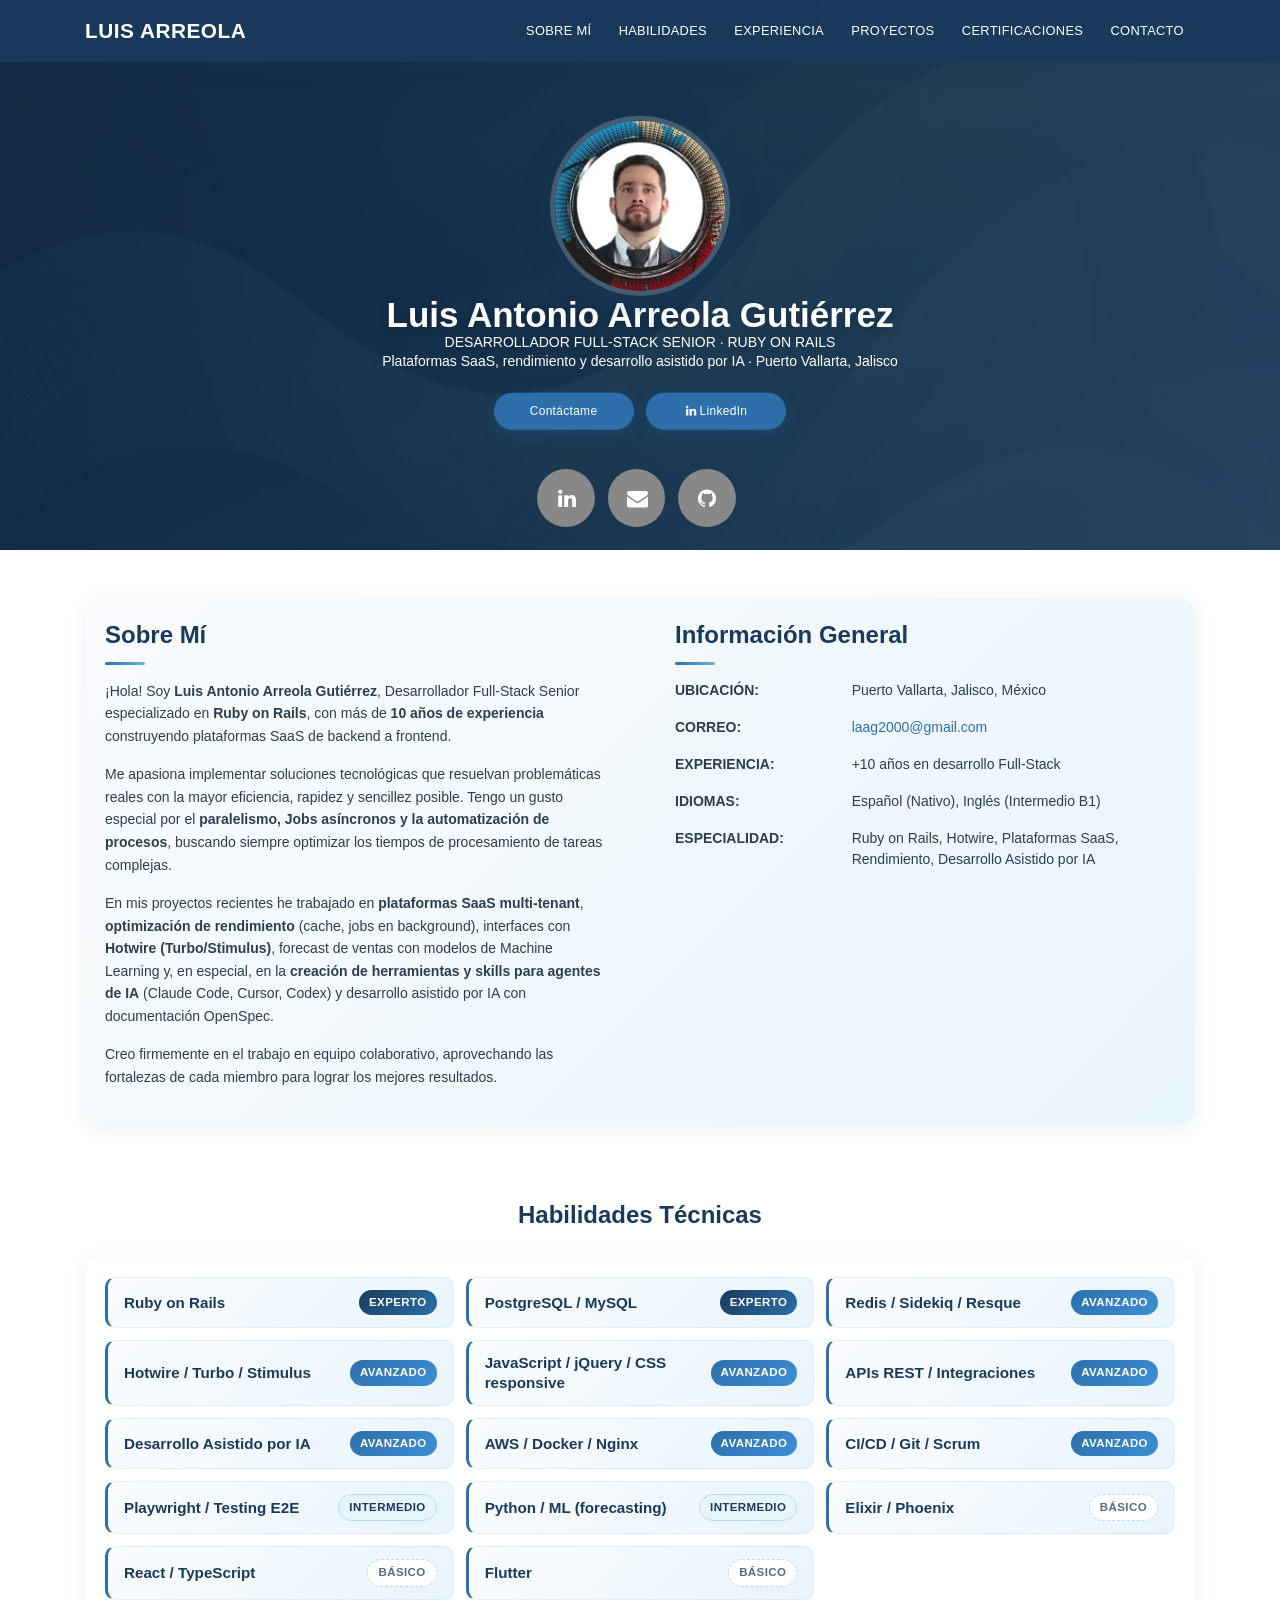
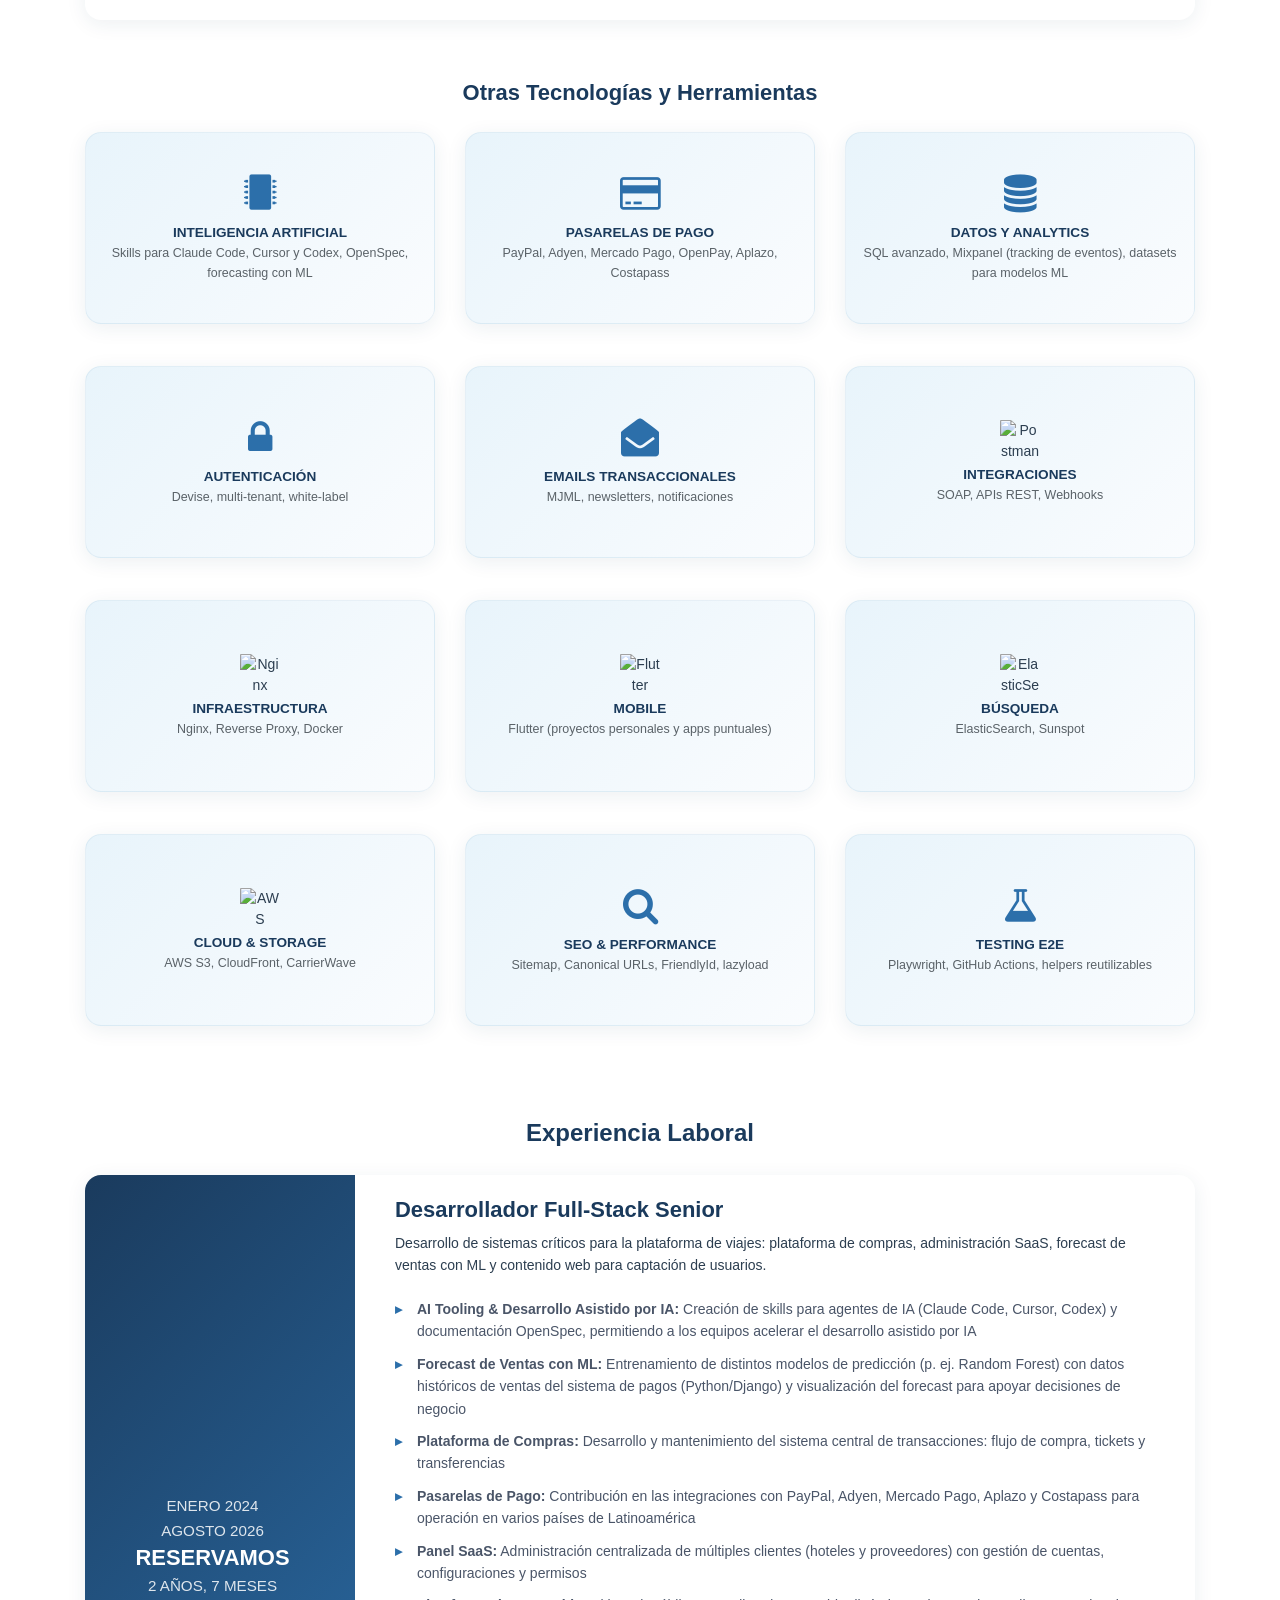
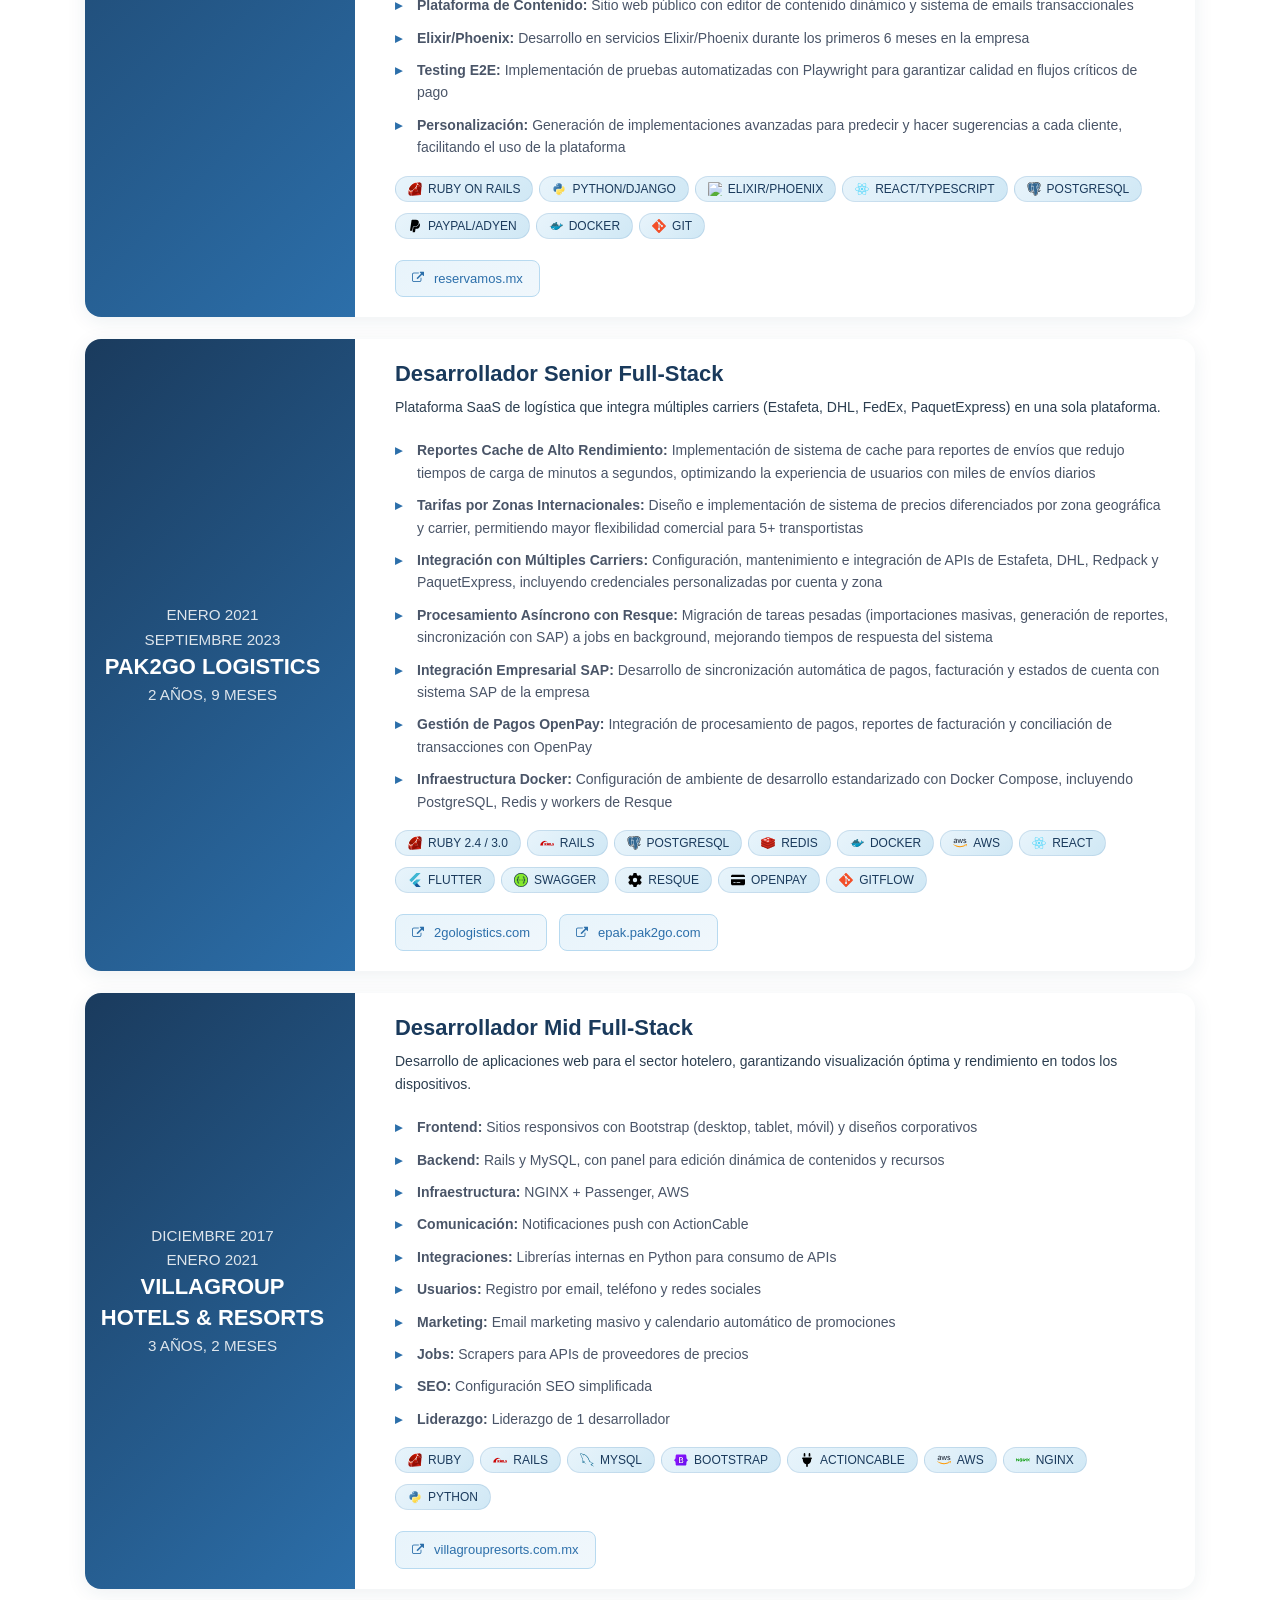
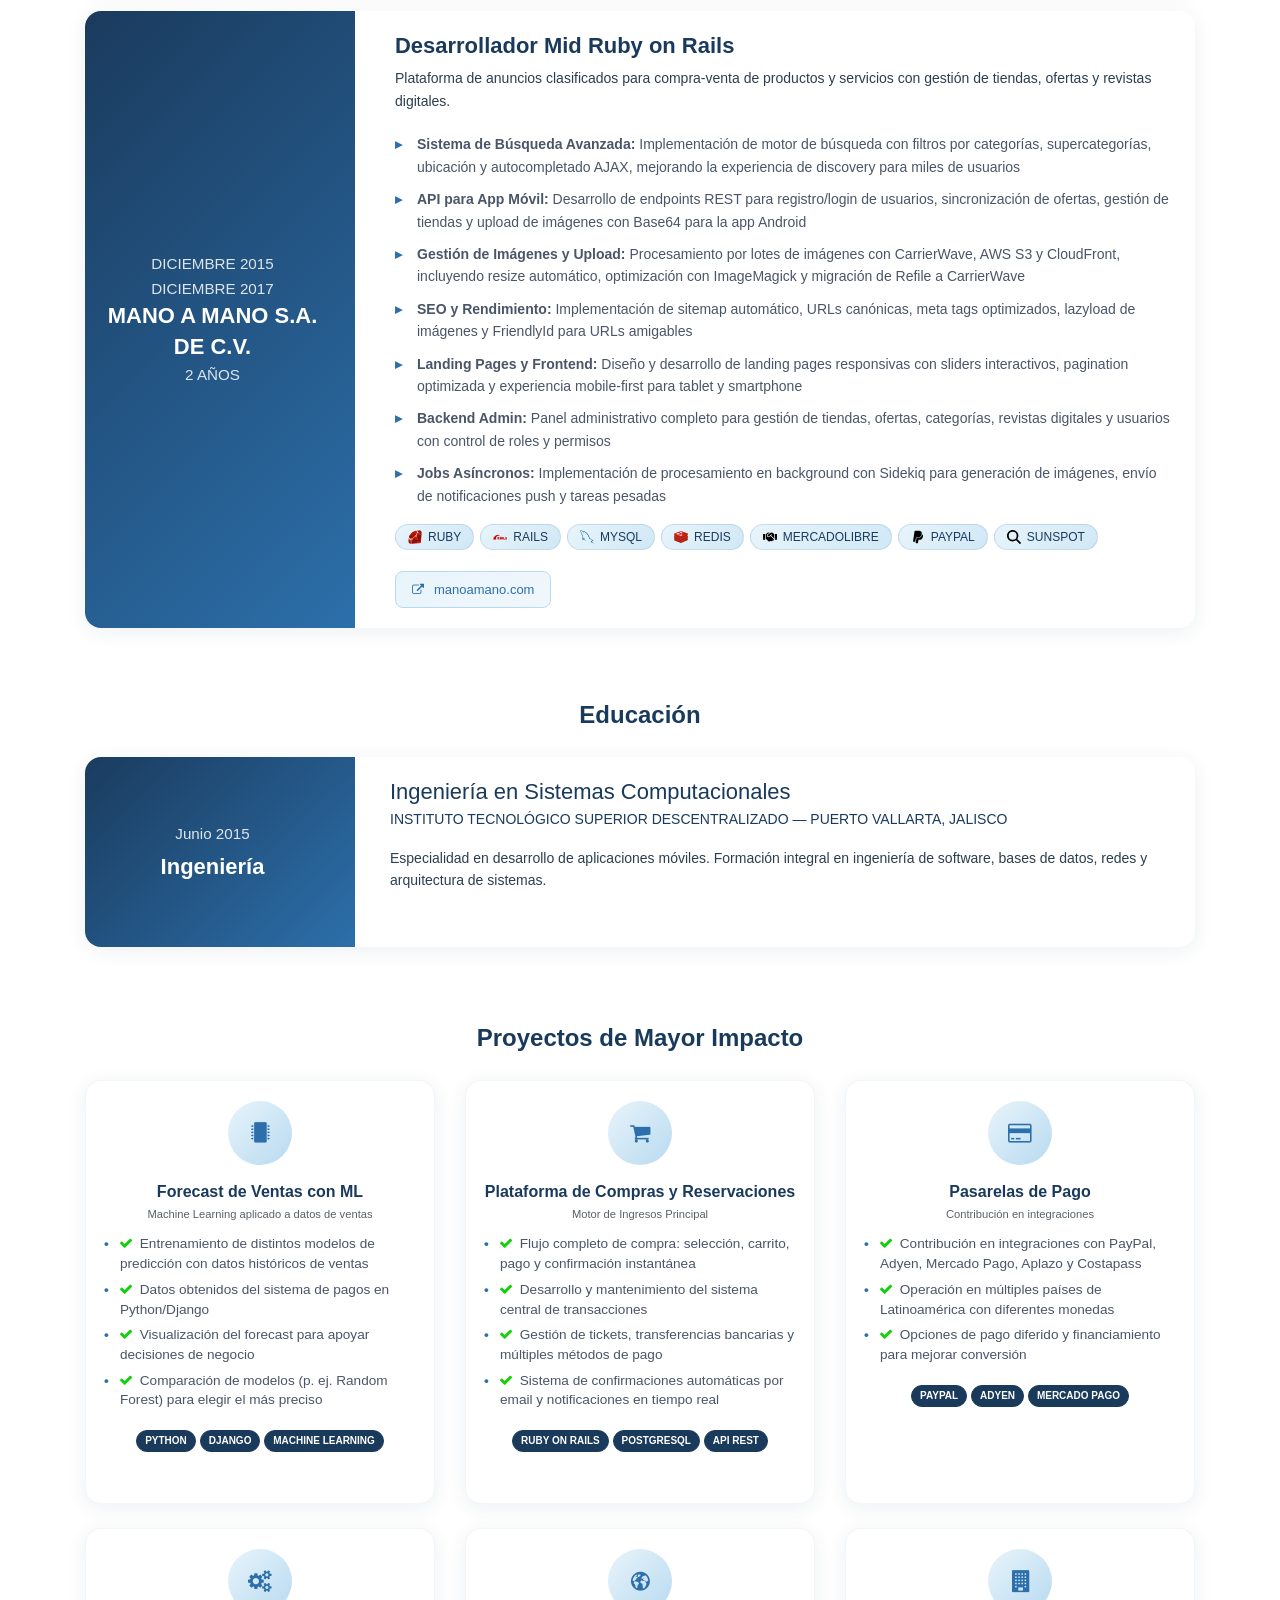
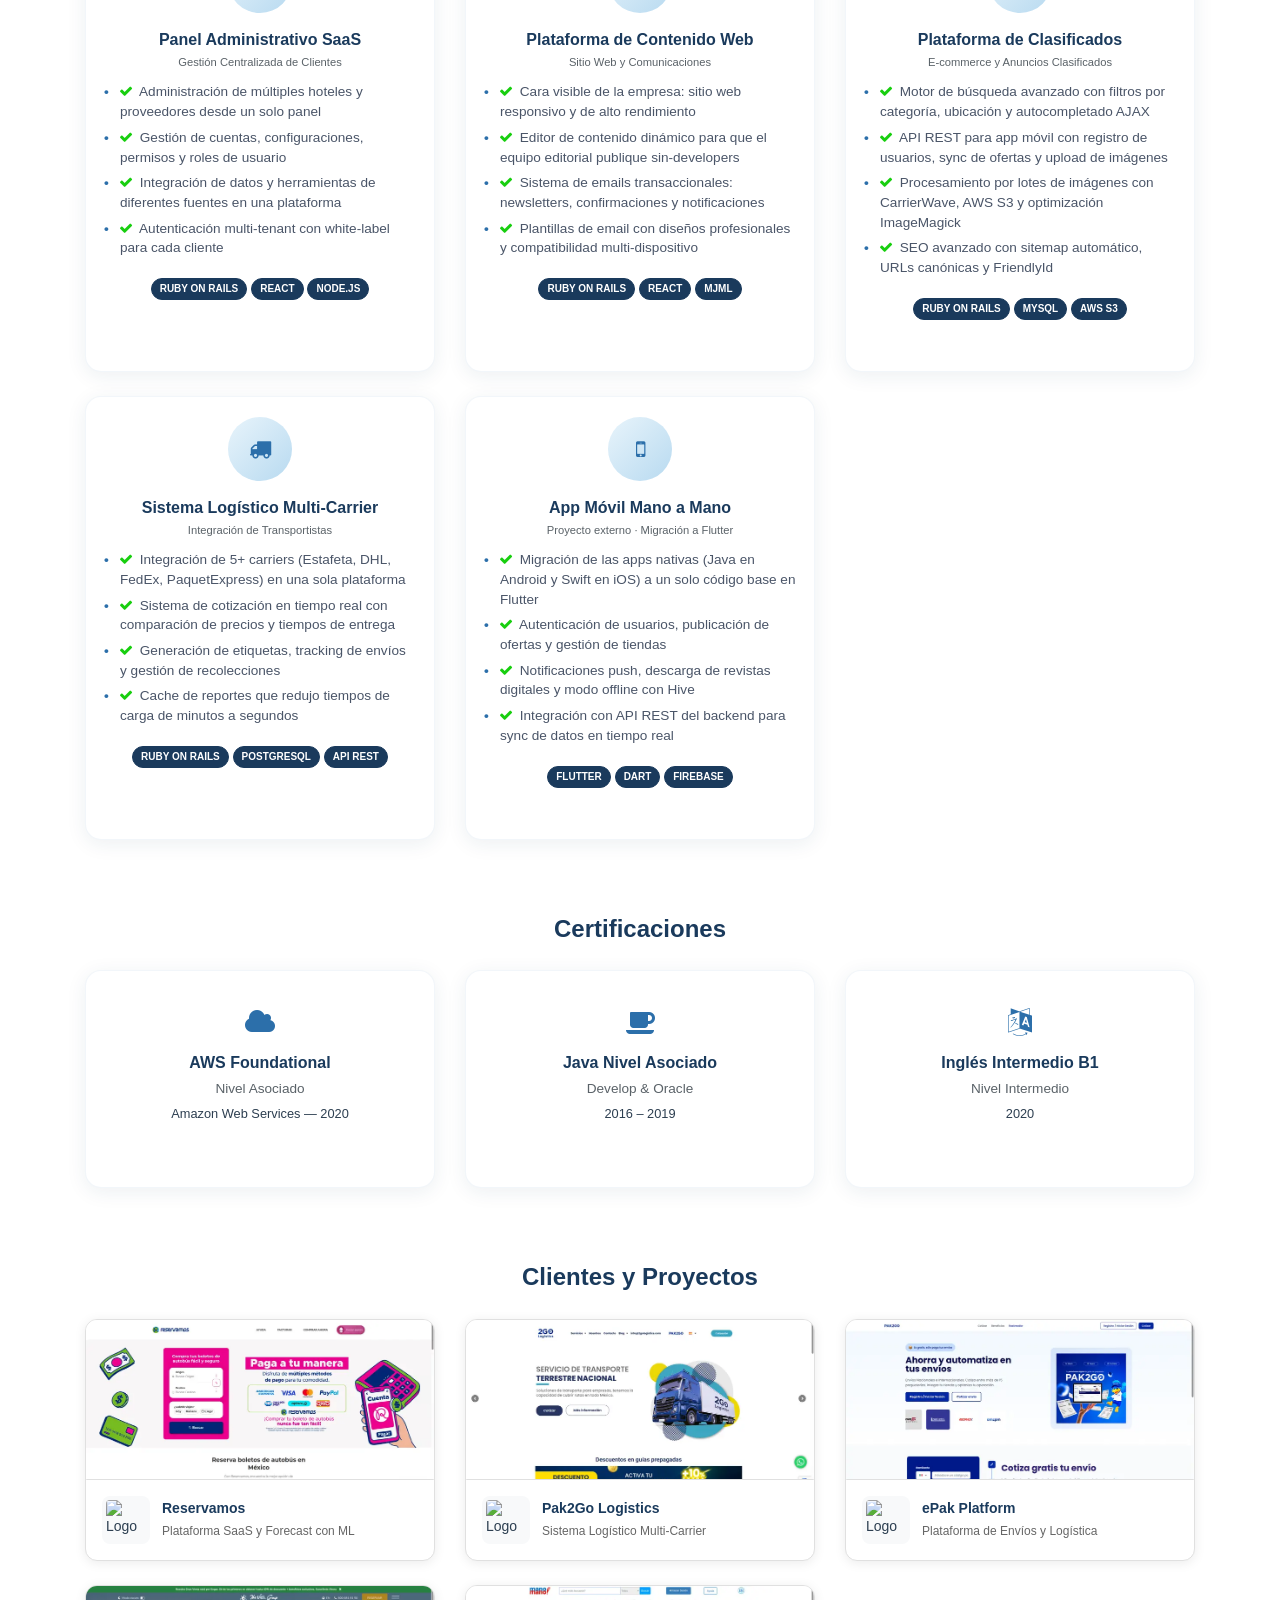
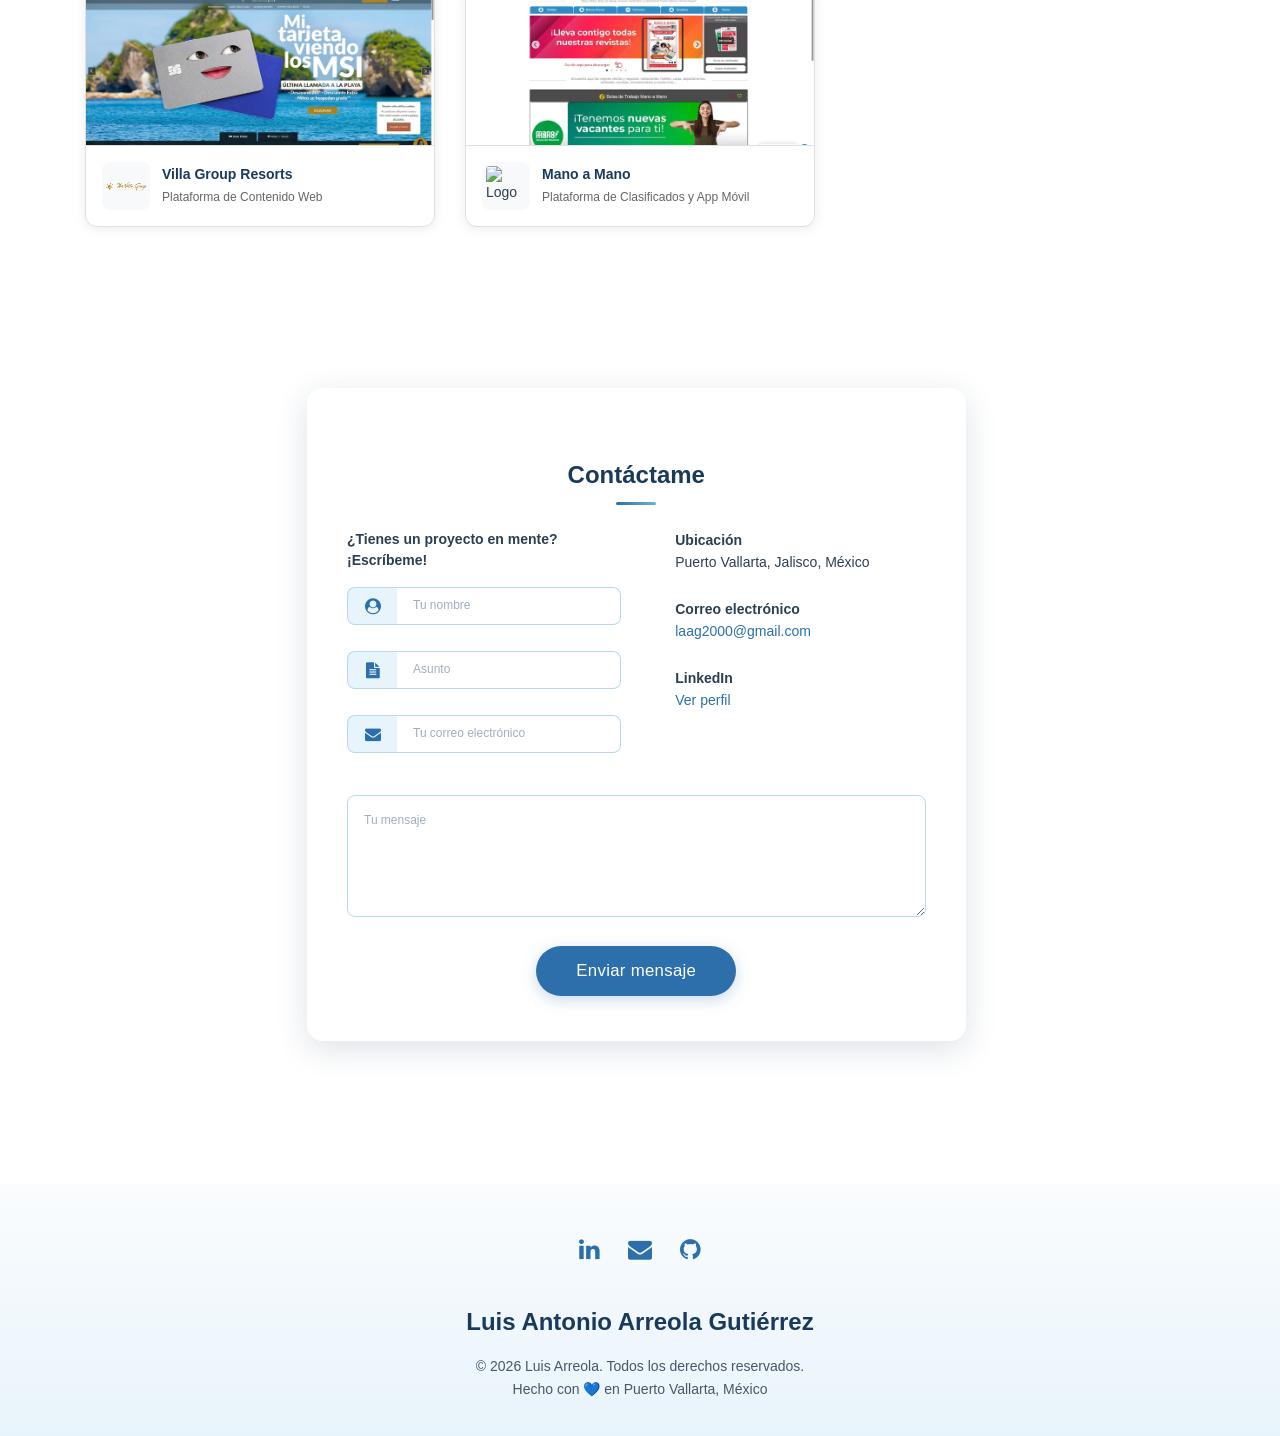
==== commit 259a9609: "Reposition profile around Rails full-stack and honest skill levels - Headline: Full-Stack Senior · R" ====
--- a/index.html
+++ b/index.html
@@ -8,7 +8,7 @@
   <!-- SEO Primary Meta Tags -->
   <title>Luis Antonio Arreola Gutiérrez — Desarrollador Full-Stack Senior</title>
   <meta name="description"
-    content="Portafolio de Luis Antonio Arreola Gutiérrez, Desarrollador Full-Stack Senior con +10 años en Ruby on Rails, Python, Flutter y AWS. Puerto Vallarta, México.">
+    content="Portafolio de Luis Antonio Arreola Gutiérrez, Desarrollador Full-Stack Senior especializado en Ruby on Rails: plataformas SaaS, rendimiento y desarrollo asistido por IA. +10 años de experiencia. Puerto Vallarta, México.">
   <meta name="author" content="Luis Antonio Arreola Gutiérrez">
   <meta name="robots" content="index, follow">
   <link rel="canonical" href="https://www.laag.dev/">
@@ -50,11 +50,7 @@
       "name": "Luis Antonio Arreola Gutiérrez",
       "url": "https://www.laag.dev",
       "image": "https://www.laag.dev/images/profile.webp",
-      "jobTitle": "Desarrollador Full-Stack Senior",
-      "worksFor": {
-        "@type": "Organization",
-        "name": "Reservamos"
-      },
+      "jobTitle": "Desarrollador Full-Stack Senior · Ruby on Rails",
       "address": {
         "@type": "PostalAddress",
         "addressLocality": "Puerto Vallarta",
@@ -145,7 +141,8 @@
                   </a>
                 </div>
                 <h1 class="h2 title">Luis Antonio Arreola Gutiérrez</h1>
-                <h2 class="category text-white">Desarrollador Full-Stack Senior · Puerto Vallarta, Jalisco</h2>
+                <h2 class="category text-white">Desarrollador Full-Stack Senior · Ruby on Rails</h2>
+                <p class="text-white">Plataformas SaaS, rendimiento y desarrollo asistido por IA · Puerto Vallarta, Jalisco</p>
                 <a class="btn btn-primary smooth-scroll mr-2" href="#contacto" aria-label="Contáctame - Ir a la sección de contacto">Contáctame</a>
                 <a class="btn btn-primary" href="https://www.linkedin.com/in/luis-antonio-arreola-gutierrez-a48239131/"
                   target="_blank" rel="noopener noreferrer"
@@ -181,17 +178,18 @@
               <div class="col-lg-6 col-md-12">
                 <div class="card-body">
                   <h2 class="h4 mt-0 title" id="sobre-mi-titulo">Sobre Mí</h2>
-                  <p>¡Hola! Soy <strong>Luis Antonio Arreola Gutiérrez</strong>, Desarrollador Full-Stack Senior con más
-                    de <strong>10 años de experiencia</strong> creando software eficiente y escalable.</p>
+                  <p>¡Hola! Soy <strong>Luis Antonio Arreola Gutiérrez</strong>, Desarrollador Full-Stack Senior
+                    especializado en <strong>Ruby on Rails</strong>, con más de <strong>10 años de experiencia</strong>
+                    construyendo plataformas SaaS de backend a frontend.</p>
                   <p>Me apasiona implementar soluciones tecnológicas que resuelvan problemáticas reales con la mayor
                     eficiencia, rapidez y sencillez posible. Tengo un gusto especial por el <strong>paralelismo, Jobs
                       asíncronos y la automatización de procesos</strong>, buscando siempre optimizar los tiempos de
                     procesamiento de tareas complejas.</p>
-                  <p>En mis proyectos recientes he trabajado en <strong>sistemas de pagos internacionales</strong>,
-                    <strong>motores de precios con inteligencia artificial</strong>, <strong>plataformas SaaS
-                    multi-tenant</strong>, <strong>desarrollo de apps móviles con Flutter</strong> y, en especial,
-                    en la <strong>creación de herramientas y skills para agentes de IA</strong> (Claude Code, Cursor,
-                    Codex) y desarrollo asistido por IA con documentación OpenSpec.</p>
+                  <p>En mis proyectos recientes he trabajado en <strong>plataformas SaaS multi-tenant</strong>,
+                    <strong>optimización de rendimiento</strong> (cache, jobs en background), interfaces con
+                    <strong>Hotwire (Turbo/Stimulus)</strong>, forecast de ventas con modelos de Machine Learning y, en
+                    especial, en la <strong>creación de herramientas y skills para agentes de IA</strong> (Claude Code,
+                    Cursor, Codex) y desarrollo asistido por IA con documentación OpenSpec.</p>
                   <p>Creo firmemente en el trabajo en equipo colaborativo, aprovechando las fortalezas de cada miembro
                     para lograr los mejores resultados.</p>
                 </div>
@@ -217,7 +215,7 @@
                   </div>
                   <div class="row mt-3">
                     <div class="col-sm-4"><strong class="text-uppercase">Especialidad:</strong></div>
-                    <div class="col-sm-8">Ruby on Rails, Python/ML, Pagos Internacionales, AI Agent Tooling, Flutter, React</div>
+                    <div class="col-sm-8">Ruby on Rails, Hotwire, Plataformas SaaS, Rendimiento, Desarrollo Asistido por IA</div>
                   </div>
                 </div>
               </div>
@@ -242,7 +240,23 @@
                   <span class="skill-level level-experto">Experto</span>
                 </div>
                 <div class="skill-item">
-                  <span class="skill-name">JavaScript / Node.js</span>
+                  <span class="skill-name">Redis / Sidekiq / Resque</span>
+                  <span class="skill-level level-avanzado">Avanzado</span>
+                </div>
+                <div class="skill-item">
+                  <span class="skill-name">Hotwire / Turbo / Stimulus</span>
+                  <span class="skill-level level-avanzado">Avanzado</span>
+                </div>
+                <div class="skill-item">
+                  <span class="skill-name">JavaScript / jQuery / CSS responsive</span>
+                  <span class="skill-level level-avanzado">Avanzado</span>
+                </div>
+                <div class="skill-item">
+                  <span class="skill-name">APIs REST / Integraciones</span>
+                  <span class="skill-level level-avanzado">Avanzado</span>
+                </div>
+                <div class="skill-item">
+                  <span class="skill-name">Desarrollo Asistido por IA</span>
                   <span class="skill-level level-avanzado">Avanzado</span>
                 </div>
                 <div class="skill-item">
@@ -250,28 +264,28 @@
                   <span class="skill-level level-avanzado">Avanzado</span>
                 </div>
                 <div class="skill-item">
-                  <span class="skill-name">Redis / Resque / Sidekiq</span>
-                  <span class="skill-level level-avanzado">Avanzado</span>
-                </div>
-                <div class="skill-item">
                   <span class="skill-name">CI/CD / Git / Scrum</span>
                   <span class="skill-level level-avanzado">Avanzado</span>
                 </div>
                 <div class="skill-item">
-                  <span class="skill-name">Python / Machine Learning</span>
-                  <span class="skill-level level-intermedio">Intermedio</span>
-                </div>
-                <div class="skill-item">
-                  <span class="skill-name">Elixir / Phoenix</span>
-                  <span class="skill-level level-intermedio">Intermedio</span>
-                </div>
-                <div class="skill-item">
-                  <span class="skill-name">React / TypeScript</span>
-                  <span class="skill-level level-intermedio">Intermedio</span>
-                </div>
-                <div class="skill-item">
                   <span class="skill-name">Playwright / Testing E2E</span>
                   <span class="skill-level level-intermedio">Intermedio</span>
+                </div>
+                <div class="skill-item">
+                  <span class="skill-name">Python / ML (forecasting)</span>
+                  <span class="skill-level level-intermedio">Intermedio</span>
+                </div>
+                <div class="skill-item">
+                  <span class="skill-name">Elixir / Phoenix</span>
+                  <span class="skill-level level-basico">Básico</span>
+                </div>
+                <div class="skill-item">
+                  <span class="skill-name">React / TypeScript</span>
+                  <span class="skill-level level-basico">Básico</span>
+                </div>
+                <div class="skill-item">
+                  <span class="skill-name">Flutter</span>
+                  <span class="skill-level level-basico">Básico</span>
                 </div>
               </div>
             </div>
@@ -285,7 +299,7 @@
                 <div class="card-body">
                   <i class="fa fa-microchip fa-2x mb-2" aria-hidden="true"></i>
                   <h3 class="h6">Inteligencia Artificial</h3>
-                  <p class="small text-muted">ML, Random Forest, Django, AI Agent Tooling</p>
+                  <p class="small text-muted">Skills para Claude Code, Cursor y Codex, OpenSpec, forecasting con ML</p>
                 </div>
               </div>
             </div>
@@ -293,7 +307,7 @@
               <div class="card tech-card text-center">
                 <div class="card-body">
                   <i class="fa fa-credit-card fa-2x mb-2" aria-hidden="true"></i>
-                  <h3 class="h6">Pagos Internacionales</h3>
+                  <h3 class="h6">Pasarelas de Pago</h3>
                   <p class="small text-muted">PayPal, Adyen, Mercado Pago, OpenPay, Aplazo, Costapass</p>
                 </div>
               </div>
@@ -302,8 +316,8 @@
               <div class="card tech-card text-center">
                 <div class="card-body">
                   <i class="fa fa-database fa-2x mb-2" aria-hidden="true"></i>
-                  <h3 class="h6">Data Engineering</h3>
-                  <p class="small text-muted">ETL pipelines, dbt, Mixpanel, SQL avanzado</p>
+                  <h3 class="h6">Datos y Analytics</h3>
+                  <p class="small text-muted">SQL avanzado, Mixpanel (tracking de eventos), datasets para modelos ML</p>
                 </div>
               </div>
             </div>
@@ -348,7 +362,7 @@
                 <div class="card-body">
                   <img src="https://cdn.simpleicons.org/flutter/02569B" alt="Flutter" class="tech-icon-lg mb-2" width="40" height="40" />
                   <h3 class="h6">Mobile</h3>
-                  <p class="small text-muted">Flutter, Android, iOS</p>
+                  <p class="small text-muted">Flutter (proyectos personales y apps puntuales)</p>
                 </div>
               </div>
             </div>
@@ -410,21 +424,23 @@
               </div>
               <div class="col-md-9">
                 <div class="card-body">
-                  <div class="h5">Desarrollador Senior 2 Full Stack</div>
-                  <p>Desarrollo de sistemas críticos para la plataforma de viajes: motor de precios con IA, procesamiento de pagos internacionales, administración SaaS y contenido web para captación de usuarios.</p>
+                  <div class="h5">Desarrollador Full-Stack Senior</div>
+                  <p>Desarrollo de sistemas críticos para la plataforma de viajes: plataforma de compras, administración SaaS, forecast de ventas con ML y contenido web para captación de usuarios.</p>
                   <ul class="experience-list">
                     <li><strong>AI Tooling & Desarrollo Asistido por IA:</strong> Creación de skills para agentes de IA (Claude Code, Cursor, Codex) y documentación OpenSpec, permitiendo a los equipos acelerar el desarrollo asistido por IA</li>
-                    <li><strong>Motor de Precios con IA:</strong> Sistema de pricing dinámico usando Machine Learning (Random Forest) para predicción de demanda y optimización de ingresos en tiempo real</li>
-                    <li><strong>Plataforma de Compras:</strong> Sistema central de transacciones con procesamiento seguro de miles de pagos diarios, tickets y transferencias</li>
-                    <li><strong>Pagos Internacionales:</strong> Integración con PayPal, Adyen, Mercado Pago y Aplazo para operación en múltiples países de Latinoamérica</li>
-                    <li><strong>Panel SaaS:</strong> Administración centralizada de múltiples clientes con gestión de cuentas, configuraciones y permisos</li>
-                    <li><strong>Plataforma de Contenido:</strong> Sitio web público con editor de contenido dinámico y sistema de emails transaccionales.</li>
+                    <li><strong>Forecast de Ventas con ML:</strong> Entrenamiento de distintos modelos de predicción (p. ej. Random Forest) con datos históricos de ventas del sistema de pagos (Python/Django) y visualización del forecast para apoyar decisiones de negocio</li>
+                    <li><strong>Plataforma de Compras:</strong> Desarrollo y mantenimiento del sistema central de transacciones: flujo de compra, tickets y transferencias</li>
+                    <li><strong>Pasarelas de Pago:</strong> Contribución en las integraciones con PayPal, Adyen, Mercado Pago, Aplazo y Costapass para operación en varios países de Latinoamérica</li>
+                    <li><strong>Panel SaaS:</strong> Administración centralizada de múltiples clientes (hoteles y proveedores) con gestión de cuentas, configuraciones y permisos</li>
+                    <li><strong>Plataforma de Contenido:</strong> Sitio web público con editor de contenido dinámico y sistema de emails transaccionales</li>
+                    <li><strong>Elixir/Phoenix:</strong> Desarrollo en servicios Elixir/Phoenix durante los primeros 6 meses en la empresa</li>
                     <li><strong>Testing E2E:</strong> Implementación de pruebas automatizadas con Playwright para garantizar calidad en flujos críticos de pago</li>
                     <li><strong>Personalización:</strong> Generación de implementaciones avanzadas para predecir y hacer sugerencias a cada cliente, facilitando el uso de la plataforma</li>
                   </ul>
                   <div class="tech-tags">
                     <span class="badge"><img src="images/tech/ruby.svg" alt="Ruby" class="tech-icon" />Ruby on Rails</span>
                     <span class="badge"><img src="images/tech/python.svg" alt="Python" class="tech-icon" />Python/Django</span>
+                    <span class="badge"><img src="https://cdn.simpleicons.org/elixir/4B275F" alt="Elixir" class="tech-icon" />Elixir/Phoenix</span>
                     <span class="badge"><img src="images/tech/react.svg" alt="React" class="tech-icon" />React/TypeScript</span>
                     <span class="badge"><img src="images/tech/postgresql.svg" alt="PostgreSQL" class="tech-icon" />PostgreSQL</span>
                     <span class="badge"><img src="images/tech/paypal.svg" alt="PayPal" class="tech-icon" />PayPal/Adyen</span>
@@ -514,13 +530,19 @@
                   <p>Desarrollo de aplicaciones web para el sector hotelero, garantizando visualización óptima y
                     rendimiento en todos los dispositivos.</p>
                   <ul class="experience-list">
-                    <li>Diseños corporativos con visualización y rendimiento óptimos</li>
-                    <li>Backend para edición dinámica de contenidos y recursos</li>
-                    <li>Configuración SEO simplificada</li>
-                    <li>Liderazgo de 1 desarrollador</li>
+                    <li><strong>Frontend:</strong> Sitios responsivos con Bootstrap (desktop, tablet, móvil) y diseños corporativos</li>
+                    <li><strong>Backend:</strong> Rails y MySQL, con panel para edición dinámica de contenidos y recursos</li>
+                    <li><strong>Infraestructura:</strong> NGINX + Passenger, AWS</li>
+                    <li><strong>Comunicación:</strong> Notificaciones push con ActionCable</li>
+                    <li><strong>Integraciones:</strong> Librerías internas en Python para consumo de APIs</li>
+                    <li><strong>Usuarios:</strong> Registro por email, teléfono y redes sociales</li>
+                    <li><strong>Marketing:</strong> Email marketing masivo y calendario automático de promociones</li>
+                    <li><strong>Jobs:</strong> Scrapers para APIs de proveedores de precios</li>
+                    <li><strong>SEO:</strong> Configuración SEO simplificada</li>
+                    <li><strong>Liderazgo:</strong> Liderazgo de 1 desarrollador</li>
                   </ul>
                   <div class="tech-tags">
-                    <span class="badge"><img src="images/tech/ruby.svg" alt="Ruby" class="tech-icon" />Ruby 2.7.4</span>
+                    <span class="badge"><img src="images/tech/ruby.svg" alt="Ruby" class="tech-icon" />Ruby</span>
                     <span class="badge"><img src="images/tech/rails.svg" alt="Rails" class="tech-icon" />Rails</span>
                     <span class="badge"><img src="images/tech/mysql.svg" alt="MySQL" class="tech-icon" />MySQL</span>
                     <span class="badge"><img src="images/tech/bootstrap.svg" alt="Bootstrap"
@@ -566,12 +588,10 @@
                     <li><strong>Jobs Asíncronos:</strong> Implementación de procesamiento en background con Sidekiq para generación de imágenes, envío de notificaciones push y tareas pesadas</li>
                   </ul>
                   <div class="tech-tags">
-                    <span class="badge"><img src="images/tech/ruby.svg" alt="Ruby" class="tech-icon" />Ruby 2.5.0</span>
+                    <span class="badge"><img src="images/tech/ruby.svg" alt="Ruby" class="tech-icon" />Ruby</span>
                     <span class="badge"><img src="images/tech/rails.svg" alt="Rails" class="tech-icon" />Rails</span>
                     <span class="badge"><img src="images/tech/mysql.svg" alt="MySQL" class="tech-icon" />MySQL</span>
                     <span class="badge"><img src="images/tech/redis.svg" alt="Redis" class="tech-icon" />Redis</span>
-                    <span class="badge"><img src="images/tech/flutter.svg" alt="Flutter"
-                        class="tech-icon" />Flutter</span>
                     <span class="badge"><img src="images/tech/mercadolibre.svg" alt="MercadoLibre"
                         class="tech-icon" />MercadoLibre</span>
                     <span class="badge"><img src="images/tech/paypal.svg" alt="PayPal" class="tech-icon" />PayPal</span>
@@ -627,13 +647,13 @@
                   <div class="project-icon mb-3">
                     <i class="fa fa-microchip fa-3x" aria-hidden="true"></i>
                   </div>
-                  <h3 class="h5">Motor de Precios con IA</h3>
-                  <p class="text-muted small">Inteligencia Artificial y Machine Learning</p>
+                  <h3 class="h5">Forecast de Ventas con ML</h3>
+                  <p class="text-muted small">Machine Learning aplicado a datos de ventas</p>
                   <ul class="text-left small">
-                    <li><i class="fa fa-check text-success mr-1" aria-hidden="true"></i> Sistema de pricing dinámico que ajusta precios automáticamente según la demanda</li>
-                    <li><i class="fa fa-check text-success mr-1" aria-hidden="true"></i> Modelos de Machine Learning (Random Forest) para predecir comportamiento del mercado</li>
-                    <li><i class="fa fa-check text-success mr-1" aria-hidden="true"></i> Análisis de estacionalidad, competencia y patrones de compra en tiempo real</li>
-                    <li><i class="fa fa-check text-success mr-1" aria-hidden="true"></i> Optimización de ingresos mediante decisiones basadas en datos, no en intuición</li>
+                    <li><i class="fa fa-check text-success mr-1" aria-hidden="true"></i> Entrenamiento de distintos modelos de predicción con datos históricos de ventas</li>
+                    <li><i class="fa fa-check text-success mr-1" aria-hidden="true"></i> Datos obtenidos del sistema de pagos en Python/Django</li>
+                    <li><i class="fa fa-check text-success mr-1" aria-hidden="true"></i> Visualización del forecast para apoyar decisiones de negocio</li>
+                    <li><i class="fa fa-check text-success mr-1" aria-hidden="true"></i> Comparación de modelos (p. ej. Random Forest) para elegir el más preciso</li>
                   </ul>
                   <div class="mt-3">
                     <span class="badge badge-primary">Python</span>
@@ -654,7 +674,7 @@
                   <p class="text-muted small">Motor de Ingresos Principal</p>
                   <ul class="text-left small">
                     <li><i class="fa fa-check text-success mr-1" aria-hidden="true"></i> Flujo completo de compra: selección, carrito, pago y confirmación instantánea</li>
-                    <li><i class="fa fa-check text-success mr-1" aria-hidden="true"></i> Procesamiento seguro de miles de transacciones diarias con alta disponibilidad</li>
+                    <li><i class="fa fa-check text-success mr-1" aria-hidden="true"></i> Desarrollo y mantenimiento del sistema central de transacciones</li>
                     <li><i class="fa fa-check text-success mr-1" aria-hidden="true"></i> Gestión de tickets, transferencias bancarias y múltiples métodos de pago</li>
                     <li><i class="fa fa-check text-success mr-1" aria-hidden="true"></i> Sistema de confirmaciones automáticas por email y notificaciones en tiempo real</li>
                   </ul>
@@ -673,13 +693,12 @@
                   <div class="project-icon mb-3">
                     <i class="fa fa-credit-card fa-3x" aria-hidden="true"></i>
                   </div>
-                  <h3 class="h5">Pagos Internacionales</h3>
-                  <p class="text-muted small">Múltiples Pasarelas de Pago</p>
+                  <h3 class="h5">Pasarelas de Pago</h3>
+                  <p class="text-muted small">Contribución en integraciones</p>
                   <ul class="text-left small">
-                    <li><i class="fa fa-check text-success mr-1" aria-hidden="true"></i> Integración con PayPal, Adyen, Mercado Pago, Aplazo y Costapass</li>
+                    <li><i class="fa fa-check text-success mr-1" aria-hidden="true"></i> Contribución en integraciones con PayPal, Adyen, Mercado Pago, Aplazo y Costapass</li>
                     <li><i class="fa fa-check text-success mr-1" aria-hidden="true"></i> Operación en múltiples países de Latinoamérica con diferentes monedas</li>
                     <li><i class="fa fa-check text-success mr-1" aria-hidden="true"></i> Opciones de pago diferido y financiamiento para mejorar conversión</li>
-                    <li><i class="fa fa-check text-success mr-1" aria-hidden="true"></i> Cumplimiento de estándares de seguridad PCI DSS en todas las integraciones</li>
                   </ul>
                   <div class="mt-3">
                     <span class="badge badge-primary">PayPal</span>
@@ -788,10 +807,10 @@
                   <div class="project-icon mb-3">
                     <i class="fa fa-mobile fa-3x" aria-hidden="true"></i>
                   </div>
-                  <h3 class="h5">App Móvil Multiplataforma</h3>
-                  <p class="text-muted small">Android & iOS con Flutter</p>
+                  <h3 class="h5">App Móvil Mano a Mano</h3>
+                  <p class="text-muted small">Proyecto externo · Migración a Flutter</p>
                   <ul class="text-left small">
-                    <li><i class="fa fa-check text-success mr-1" aria-hidden="true"></i> Aplicación multiplataforma con un solo código base para Android e iOS</li>
+                    <li><i class="fa fa-check text-success mr-1" aria-hidden="true"></i> Migración de las apps nativas (Java en Android y Swift en iOS) a un solo código base en Flutter</li>
                     <li><i class="fa fa-check text-success mr-1" aria-hidden="true"></i> Autenticación de usuarios, publicación de ofertas y gestión de tiendas</li>
                     <li><i class="fa fa-check text-success mr-1" aria-hidden="true"></i> Notificaciones push, descarga de revistas digitales y modo offline con Hive</li>
                     <li><i class="fa fa-check text-success mr-1" aria-hidden="true"></i> Integración con API REST del backend para sync de datos en tiempo real</li>
@@ -859,7 +878,7 @@
                   <img src="https://unicorn-images.b-cdn.net/a0d552ae-f733-45b4-8486-b9c22eae43df" alt="Logo Reservamos" class="client-logo">
                   <div>
                     <h3 class="client-title">Reservamos</h3>
-                    <p class="client-desc">Motor de Precios IA y Plataforma SaaS</p>
+                    <p class="client-desc">Plataforma SaaS y Forecast con ML</p>
                   </div>
                 </div>
               </a>
--- a/css/overrides.css
+++ b/css/overrides.css
@@ -1 +1 @@
-@font-face{font-family:ForkAwesome;font-display:swap}body{font-family:-apple-system,BlinkMacSystemFont,'Segoe UI',Roboto,'Helvetica Neue',Arial,sans-serif!important;color:#2c3e50;-webkit-font-smoothing:antialiased;-moz-osx-font-smoothing:grayscale}.h1,.h2,.h3,.h4,.h5,.h6,.title,h1,h2,h3,h4,h5,h6{font-family:-apple-system,BlinkMacSystemFont,'Segoe UI',Roboto,'Helvetica Neue',Arial,sans-serif!important;color:#1a3a5c}.skip-link{position:absolute;top:-100%;left:50%;transform:translateX(-50%);background:#2c6faa;color:#fff;padding:12px 24px;z-index:100000;border-radius:0 0 8px 8px;font-weight:600;text-decoration:none;transition:top .3s ease}.skip-link:focus{top:0;color:#fff;outline:3px solid #6bb3e0;outline-offset:2px}.sr-only{position:absolute;width:1px;height:1px;padding:0;margin:-1px;overflow:hidden;clip:rect(0,0,0,0);white-space:nowrap;border:0}:focus-visible{outline:3px solid #3d8fd4;outline-offset:2px}.bg-primary{background-color:#2c6faa!important}.text-primary{color:#2c6faa!important}.btn-primary{background-color:#2c6faa!important;border-color:#2c6faa!important;color:#fff!important;border-radius:30px;padding:10px 28px;font-weight:500;letter-spacing:.3px;transition:all .35s cubic-bezier(.4, 0, .2, 1);box-shadow:0 4px 15px rgba(44,111,170,.25)}.btn-primary:focus,.btn-primary:hover{background-color:#3d8fd4!important;border-color:#3d8fd4!important;box-shadow:0 6px 22px rgba(44,111,170,.35);transform:translateY(-2px)}.btn-primary:active{background-color:#1a3a5c!important;border-color:#1a3a5c!important;transform:translateY(0)}.btn-default{border-color:rgba(255,255,255,.5)!important;color:#fff!important;transition:all .3s ease}.btn-default:hover{background-color:rgba(255,255,255,.15)!important;border-color:#fff!important;transform:translateY(-3px)}.navbar.bg-primary{background-color:rgba(26,58,92,.95)!important;backdrop-filter:blur(10px);-webkit-backdrop-filter:blur(10px);box-shadow:0 2px 20px rgba(26,58,92,.15)}.navbar-brand{font-family:-apple-system,BlinkMacSystemFont,'Segoe UI',Roboto,'Helvetica Neue',Arial,sans-serif!important;font-weight:700!important;font-size:1.3rem!important;letter-spacing:.5px}.nav-link{font-family:-apple-system,BlinkMacSystemFont,'Segoe UI',Roboto,'Helvetica Neue',Arial,sans-serif!important;font-weight:500!important;letter-spacing:.3px;transition:color .3s ease,opacity .3s ease}.nav-link:hover{opacity:.85}.page-header[filter-color=blue]:after{background:rgba(26,58,92,.55);content:"";display:block;height:100%;left:0;position:absolute;top:0;width:100%;z-index:1}.page-header-image{background-size:cover;background-position:center center}.page-header .container{z-index:2}.content-center .h2.title,.content-center .title{color:#fff!important;font-weight:700;text-shadow:0 2px 10px rgba(0,0,0,.2)}.content-center h1.h2.title{font-size:2.5em;margin:0;padding:0}.content-center .category{font-weight:300;text-shadow:0 1px 5px rgba(0,0,0,.15)}.content-center h2.category{font-size:inherit;margin:0;padding:0;text-transform:uppercase;font-weight:300}@keyframes pulsate{0%{transform:scale(1);opacity:0}50%{opacity:1}100%{transform:scale(1.3);opacity:0}}.cc-profile-image a{display:inline-block;position:relative}.cc-profile-image a:before{content:""!important;display:block;position:absolute;top:0;left:0;width:100%!important;height:100%!important;border:10px solid rgba(44,111,170,.6)!important;border-radius:50%!important;animation:pulsate 2s ease-out infinite!important;z-index:9998!important;box-sizing:border-box}.cc-profile-image img{position:relative!important;z-index:9999!important;border:5px solid rgba(255,255,255,.2)!important;box-shadow:0 8px 30px rgba(26,58,92,.3);object-fit:cover}.cc-profile-image a:hover img{box-shadow:0 12px 40px rgba(26,58,92,.45)}.card{border:none;border-radius:16px;box-shadow:0 4px 20px rgba(26,58,92,.08);transition:transform .3s ease,box-shadow .3s ease;overflow:hidden}.card:hover{box-shadow:0 8px 35px rgba(26,58,92,.12)}.card-body .title{color:#1a3a5c!important;font-weight:600;position:relative;padding-bottom:12px}.card-body .title:after{content:'';position:absolute;bottom:0;left:0;width:40px;height:3px;background:linear-gradient(90deg,#2c6faa,#6bb3e0);border-radius:2px}.text-center .title:after,.text-center.title:after{left:50%;transform:translateX(-50%)}.section{padding:48px 0}section[id]{scroll-margin-top:80px}.section .title.mb-4{margin-bottom:1.5rem!important}.section+.section{padding-top:0}.section .container>.title:first-child,.section .container>h2:first-child{margin-top:0}.page-header .section{padding:20px 0}#sobre-mi .card{background:linear-gradient(135deg,#fafcfe 0,#e8f4fb 100%)}.skills-grid{display:grid;grid-template-columns:repeat(auto-fit,minmax(280px,1fr));gap:12px}.skill-item{display:flex;align-items:center;justify-content:space-between;gap:12px;background:linear-gradient(135deg,#fafcfe 0,#e8f4fb 100%);border:1px solid rgba(44,111,170,.08);border-left:3px solid #2c6faa;border-radius:10px;padding:12px 16px;transition:all .25s ease}.skill-item:hover{transform:translateY(-2px);box-shadow:0 4px 14px rgba(26,58,92,.08);border-left-color:#3d8fd4;border-color:rgba(44,111,170,.15)}.skill-name{font-family:-apple-system,BlinkMacSystemFont,'Segoe UI',Roboto,'Helvetica Neue',Arial,sans-serif;font-weight:600;font-size:.95rem;color:#1a3a5c;line-height:1.3}.skill-level{font-family:-apple-system,BlinkMacSystemFont,'Segoe UI',Roboto,'Helvetica Neue',Arial,sans-serif;font-size:.72rem;font-weight:700;letter-spacing:.4px;text-transform:uppercase;padding:4px 10px;border-radius:20px;white-space:nowrap;flex-shrink:0}.skill-level.level-experto{background:linear-gradient(135deg,#1a3a5c,#2c6faa);color:#fff}.skill-level.level-avanzado{background:linear-gradient(135deg,#2c6faa,#3d8fd4);color:#fff}.skill-level.level-intermedio{background:#e8f4fb;color:#1a3a5c;border:1px solid #b8daf0}.otras-tec-title{margin-top:32px!important}.tech-card{background:linear-gradient(135deg,#e8f4fb 0,#fafcfe 100%);border-radius:16px;transition:all .35s cubic-bezier(.4, 0, .2, 1);border:1px solid rgba(44,111,170,.08)}.tech-card .card-body{padding:18px 15px!important;display:flex;flex-direction:column;align-items:center;justify-content:center}.tech-card i.fa-2x{font-size:2.4rem!important;margin-bottom:14px!important}.tech-card:hover{transform:translateY(-4px);box-shadow:0 8px 25px rgba(44,111,170,.15);border-color:rgba(44,111,170,.2)}.tech-card i{color:#2c6faa;transition:color .3s ease,transform .3s ease}.tech-card:hover i{color:#3d8fd4;transform:scale(1.1)}.tech-card .h6,.tech-card h3{color:#1a3a5c;font-weight:600;margin-bottom:2px;font-size:.85rem}.tech-card .small{font-size:.78rem;margin-bottom:0}.tech-icon-lg{width:40px;height:40px;object-fit:contain;transition:transform .3s ease}.tech-card:hover .tech-icon-lg{transform:scale(1.1)}.cc-experience{padding-top:0}.cc-experience .bg-primary{background:linear-gradient(135deg,#1a3a5c,#2c6faa)!important;border-radius:16px 0 0 16px;display:flex;align-items:stretch}.cc-experience .card .row{align-items:stretch}.cc-experience .cc-experience-header{padding:25px 15px!important;display:flex;flex-direction:column;justify-content:center;min-height:100%}.cc-experience .cc-experience-header p{color:rgba(255,255,255,.85);font-size:.95rem;margin-bottom:5px;font-weight:500}.cc-experience .card-body.cc-experience-header .h5{color:#fff;font-weight:700;margin-bottom:0}.cc-experience .card{margin-bottom:16px;border-radius:16px}.cc-experience .card-body .h5{color:#1a3a5c;font-weight:600;margin-bottom:6px}.cc-experience .col-md-9>.card-body{padding:20px 25px!important}.experience-list{list-style:none;padding-left:0;margin:12px 0}.experience-list li{padding:5px 0 5px 22px;position:relative;color:#4a5568;font-size:14px;line-height:1.6}.experience-list li:before{content:'▸';position:absolute;left:0;color:#2c6faa;font-weight:700}.tech-tags{display:flex;flex-wrap:wrap;gap:6px;margin-top:12px}.tech-tags .badge{background:linear-gradient(135deg,#e8f4fb,#d0e8f5);color:#1a3a5c;font-weight:500;font-size:12px;padding:5px 12px;border-radius:20px;border:1px solid rgba(44,111,170,.15);transition:all .25s ease;display:inline-flex;align-items:center;gap:6px}.tech-tags .badge .tech-icon{width:14px;height:14px;object-fit:contain}.tech-tags .badge:hover{background:linear-gradient(135deg,#2c6faa,#3d8fd4);color:#fff;transform:translateY(-1px);box-shadow:0 3px 10px rgba(44,111,170,.25)}.cc-education .bg-primary{background:linear-gradient(135deg,#1a3a5c,#2c6faa)!important;border-radius:16px 0 0 16px;display:flex;align-items:stretch}.cc-education .card .row{align-items:stretch}.cc-education .cc-education-header{padding:25px 15px!important;display:flex;flex-direction:column;justify-content:center;min-height:100%}.cc-education .cc-education-header p{color:rgba(255,255,255,.85);font-size:.95rem;margin-bottom:5px;font-weight:500}.cc-education .card-body.cc-education-header .h5{color:#fff;font-weight:700;margin-bottom:0}.cc-education .category{color:#1a3a5c!important;font-weight:500}.project-card{background:#fff;border-radius:16px;border:1px solid rgba(44,111,170,.06);transition:all .35s cubic-bezier(.4, 0, .2, 1)}.project-card .card-body{padding:20px 18px!important;display:flex;flex-direction:column;align-items:center}.project-card:hover{transform:translateY(-6px);box-shadow:0 12px 30px rgba(44,111,170,.15)}.project-icon{width:64px;height:64px;border-radius:50%;background:linear-gradient(135deg,#e8f4fb,#b8daf0);display:inline-flex;align-items:center;justify-content:center;transition:all .3s ease}.project-card:hover .project-icon{background:linear-gradient(135deg,#2c6faa,#3d8fd4)}.project-icon i{color:#2c6faa;transition:color .3s ease;font-size:1.6em!important}.project-card:hover .project-icon i{color:#fff}.project-card .h5,.project-card h3{color:#1a3a5c;font-weight:600;font-size:1rem;margin-bottom:2px}.project-card .text-muted{margin-bottom:8px}.project-card ul{list-style:none;padding-left:0;margin-bottom:0;width:100%}.project-card ul li{padding:3px 0 3px 16px;position:relative;color:#4a5568;line-height:1.45;font-size:.85rem}.project-card ul li:before{content:'•';position:absolute;left:0;color:#2c6faa;font-weight:700}.cert-card{background:#fff;border:1px solid rgba(44,111,170,.06);border-radius:16px;transition:all .35s cubic-bezier(.4, 0, .2, 1)}.cert-card .card-body{padding:20px 15px!important;display:flex;flex-direction:column;align-items:center;justify-content:center}.cert-card i.fa-3x{font-size:2em!important}.cert-card:hover{transform:translateY(-4px);box-shadow:0 8px 25px rgba(44,111,170,.15)}.cert-icon{color:#2c6faa!important;transition:transform .3s ease}.cert-card:hover .cert-icon{transform:scale(1.1);color:#3d8fd4!important}.cert-card .h5,.cert-card h3{color:#1a3a5c;font-weight:600;font-size:1rem;margin-bottom:4px}.cert-card .text-muted{margin-bottom:4px;font-size:.85rem}.cert-card .small{font-size:.8rem;margin-bottom:0}.soft-skills-list{list-style:none;padding-left:0}.soft-skills-list li{padding:8px 0;color:#2c3e50;font-size:15px;display:flex;align-items:flex-start;gap:10px}.soft-skills-list li i{color:#2c6faa;margin-top:3px;flex-shrink:0}.cc-contact-information{position:relative;overflow:hidden;min-height:400px}.cc-contact-information .map-background{position:absolute;top:0;left:0;width:100%;height:100%;z-index:0;border:none;pointer-events:none;filter:saturate(.7) brightness(1.05)}.cc-contact-information .container{position:relative;z-index:2}.cc-contact-information .card{background:rgba(255,255,255,.95);backdrop-filter:blur(12px);-webkit-backdrop-filter:blur(12px);box-shadow:0 8px 32px rgba(26,58,92,.15)}.cc-contact-information .card .title{color:#1a3a5c!important}.cc-contact .card-body a{color:#2c6faa;text-decoration:none;transition:color .3s ease}.cc-contact .card-body a:hover{color:#3d8fd4}.form-control{border:1px solid #b8daf0;border-radius:8px;transition:border-color .3s ease,box-shadow .3s ease;font-family:-apple-system,BlinkMacSystemFont,'Segoe UI',Roboto,'Helvetica Neue',Arial,sans-serif;color:#2c3e50}.form-control::placeholder{color:#a0aec0;opacity:1}.form-control:focus{border-color:#2c6faa;box-shadow:0 0 0 3px rgba(44,111,170,.15);outline:0}.text-danger{color:#dc3545!important}.alert{position:relative;padding:12px 16px;margin-bottom:16px;border:1px solid transparent;border-radius:8px;font-size:.9rem}.alert-success{color:#155724;background-color:#d4edda;border-color:#c3e6cb}.alert-danger{color:#721c24;background-color:#f8d7da;border-color:#f5c6cb}textarea.form-control{border:1px solid #b8daf0!important;border-radius:8px!important;padding:12px 16px!important;resize:vertical;background-color:transparent}textarea.form-control:focus{border-color:#2c6faa!important}.input-group-addon{background:#e8f4fb;border:1px solid #b8daf0;border-right:none;color:#2c6faa;border-radius:8px 0 0 8px;padding:10px 16px!important;display:flex;align-items:center;justify-content:center}.footer{background:linear-gradient(180deg,#fafcfe,#e8f4fb);padding:40px 0 20px}.footer .btn-link{color:#2c6faa!important;transition:all .3s ease}.footer .btn-link:hover{color:#3d8fd4!important;transform:translateY(-3px)}.footer .title{color:#1a3a5c!important;font-weight:700}.footer .text-muted{color:#4a5568!important}.tech-card .text-muted{color:#5a6268!important}.text-muted{color:#5a6268!important}.badge-primary{background-color:#1a3a5c!important;border-color:#1a3a5c!important;color:#fff!important}a{color:#2c6faa;transition:color .3s ease}a:hover{color:#3d8fd4;text-decoration:none}.section .title{position:relative}@media (max-width:768px){.cc-education .bg-primary,.cc-experience .bg-primary{border-radius:16px 16px 0 0}.cc-education .cc-education-header,.cc-experience .cc-experience-header{padding:20px!important}.content-center .h2.title{font-size:1.6rem}.content-center .category{font-size:.9rem}.cert-card,.project-card,.tech-card{margin-bottom:16px}.section{padding:36px 0}.section+.section{padding-top:0}}@media (max-width:576px){.section{padding:28px 0}.section+.section{padding-top:0}.card-body{padding:20px 16px}.section .title.mb-4{margin-bottom:1.25rem!important}}html{scroll-behavior:smooth}::selection{background:rgba(44,111,170,.2);color:#1a3a5c}::-moz-selection{background:rgba(44,111,170,.2);color:#1a3a5c}::-webkit-scrollbar{width:8px}::-webkit-scrollbar-track{background:#e8f4fb}::-webkit-scrollbar-thumb{background:#b8daf0;border-radius:4px}::-webkit-scrollbar-thumb:hover{background:#2c6faa}@media (prefers-reduced-motion:reduce){*,::after,::before{animation-duration:0s!important;animation-iteration-count:1!important;transition-duration:0s!important;scroll-behavior:auto!important}}.page-header-image{background-image:url('images/header-bg.webp')}@supports not (background-image:url('images/header-bg.webp')){.page-header-image{background-image:url('images/header-bg.png')!important}}.client-card{display:block;border:1px solid #e0e0e0;border-radius:12px;overflow:hidden;background:#fff;box-shadow:0 2px 12px rgba(0,0,0,.08);transition:transform .3s ease,box-shadow .3s ease;text-decoration:none;color:inherit}.client-card:hover{transform:translateY(-4px);box-shadow:0 8px 24px rgba(0,0,0,.12);text-decoration:none;color:inherit}.client-card picture{display:block}.client-screenshot{width:100%;height:160px;object-fit:cover;object-position:top;border-bottom:1px solid #e0e0e0;display:block}.client-info{display:flex;align-items:center;gap:12px;padding:16px}.client-logo{width:48px;height:48px;object-fit:contain;border-radius:8px;background:#f8f9fa;padding:4px}.client-title{font-size:14px;font-weight:600;margin:0 0 4px 0;color:#1a3a5c}.client-desc{font-size:12px;color:#666;margin:0}.btn-site{display:inline-flex;align-items:center;gap:6px;padding:8px 16px;font-size:13px;font-weight:500;color:#2c6faa;background:linear-gradient(135deg,#e8f4fb 0,#f0f7fc 100%);border:1px solid #b8daf0;border-radius:8px;text-decoration:none;transition:all .2s ease}.btn-site:hover{color:#1a3a5c;background:linear-gradient(135deg,#d4eaf5 0,#e4f0f8 100%);border-color:#6bb3e0;transform:translateY(-1px);box-shadow:0 2px 8px rgba(44,111,170,.15);text-decoration:none}.btn-site i{font-size:12px}.contact-card-body{padding:2.5rem}.submit-contact-btn{padding:14px 40px;font-size:1.05rem;min-width:200px}@media (max-width:991.98px){.sidebar-collapse .navbar-collapse{background:#1a3a5c!important}.sidebar-collapse .navbar-collapse:before{content:none!important;background:#1a3a5c!important}.sidebar-collapse .navbar-collapse .navbar-nav .nav-link:not(.btn){color:#fff!important;background:#2c6faa;border:1px solid #3d8fd4;border-radius:10px;padding:.65rem 1.1rem!important;margin:0 1.2rem .65rem!important;transition:background-color .25s ease,color .25s ease,border-color .25s ease}.sidebar-collapse .navbar-collapse .navbar-nav .nav-link:not(.btn):hover{color:#fff!important;background:#3d8fd4;border-color:#6bb3e0}.sidebar-collapse .nav-open .navbar-collapse{background:#1a3a5c!important}}.page-header{background:linear-gradient(135deg,rgba(26,58,92,.68),rgba(44,111,170,.5))}+@font-face{font-family:ForkAwesome;font-display:swap}body{font-family:-apple-system,BlinkMacSystemFont,'Segoe UI',Roboto,'Helvetica Neue',Arial,sans-serif!important;color:#2c3e50;-webkit-font-smoothing:antialiased;-moz-osx-font-smoothing:grayscale}.h1,.h2,.h3,.h4,.h5,.h6,.title,h1,h2,h3,h4,h5,h6{font-family:-apple-system,BlinkMacSystemFont,'Segoe UI',Roboto,'Helvetica Neue',Arial,sans-serif!important;color:#1a3a5c}.skip-link{position:absolute;top:-100%;left:50%;transform:translateX(-50%);background:#2c6faa;color:#fff;padding:12px 24px;z-index:100000;border-radius:0 0 8px 8px;font-weight:600;text-decoration:none;transition:top .3s ease}.skip-link:focus{top:0;color:#fff;outline:3px solid #6bb3e0;outline-offset:2px}.sr-only{position:absolute;width:1px;height:1px;padding:0;margin:-1px;overflow:hidden;clip:rect(0,0,0,0);white-space:nowrap;border:0}:focus-visible{outline:3px solid #3d8fd4;outline-offset:2px}.bg-primary{background-color:#2c6faa!important}.text-primary{color:#2c6faa!important}.btn-primary{background-color:#2c6faa!important;border-color:#2c6faa!important;color:#fff!important;border-radius:30px;padding:10px 28px;font-weight:500;letter-spacing:.3px;transition:all .35s cubic-bezier(.4, 0, .2, 1);box-shadow:0 4px 15px rgba(44,111,170,.25)}.btn-primary:focus,.btn-primary:hover{background-color:#3d8fd4!important;border-color:#3d8fd4!important;box-shadow:0 6px 22px rgba(44,111,170,.35);transform:translateY(-2px)}.btn-primary:active{background-color:#1a3a5c!important;border-color:#1a3a5c!important;transform:translateY(0)}.btn-default{border-color:rgba(255,255,255,.5)!important;color:#fff!important;transition:all .3s ease}.btn-default:hover{background-color:rgba(255,255,255,.15)!important;border-color:#fff!important;transform:translateY(-3px)}.navbar.bg-primary{background-color:rgba(26,58,92,.95)!important;backdrop-filter:blur(10px);-webkit-backdrop-filter:blur(10px);box-shadow:0 2px 20px rgba(26,58,92,.15)}.navbar-brand{font-family:-apple-system,BlinkMacSystemFont,'Segoe UI',Roboto,'Helvetica Neue',Arial,sans-serif!important;font-weight:700!important;font-size:1.3rem!important;letter-spacing:.5px}.nav-link{font-family:-apple-system,BlinkMacSystemFont,'Segoe UI',Roboto,'Helvetica Neue',Arial,sans-serif!important;font-weight:500!important;letter-spacing:.3px;transition:color .3s ease,opacity .3s ease}.nav-link:hover{opacity:.85}.page-header[filter-color=blue]:after{background:rgba(26,58,92,.55);content:"";display:block;height:100%;left:0;position:absolute;top:0;width:100%;z-index:1}.page-header-image{background-size:cover;background-position:center center}.page-header .container{z-index:2}.content-center .h2.title,.content-center .title{color:#fff!important;font-weight:700;text-shadow:0 2px 10px rgba(0,0,0,.2)}.content-center h1.h2.title{font-size:2.5em;margin:0;padding:0}.content-center .category{font-weight:300;text-shadow:0 1px 5px rgba(0,0,0,.15)}.content-center h2.category{font-size:inherit;margin:0;padding:0;text-transform:uppercase;font-weight:300}@keyframes pulsate{0%{transform:scale(1);opacity:0}50%{opacity:1}100%{transform:scale(1.3);opacity:0}}.cc-profile-image a{display:inline-block;position:relative}.cc-profile-image a:before{content:""!important;display:block;position:absolute;top:0;left:0;width:100%!important;height:100%!important;border:10px solid rgba(44,111,170,.6)!important;border-radius:50%!important;animation:pulsate 2s ease-out infinite!important;z-index:9998!important;box-sizing:border-box}.cc-profile-image img{position:relative!important;z-index:9999!important;border:5px solid rgba(255,255,255,.2)!important;box-shadow:0 8px 30px rgba(26,58,92,.3);object-fit:cover}.cc-profile-image a:hover img{box-shadow:0 12px 40px rgba(26,58,92,.45)}.card{border:none;border-radius:16px;box-shadow:0 4px 20px rgba(26,58,92,.08);transition:transform .3s ease,box-shadow .3s ease;overflow:hidden}.card:hover{box-shadow:0 8px 35px rgba(26,58,92,.12)}.card-body .title{color:#1a3a5c!important;font-weight:600;position:relative;padding-bottom:12px}.card-body .title:after{content:'';position:absolute;bottom:0;left:0;width:40px;height:3px;background:linear-gradient(90deg,#2c6faa,#6bb3e0);border-radius:2px}.text-center .title:after,.text-center.title:after{left:50%;transform:translateX(-50%)}.section{padding:48px 0}section[id]{scroll-margin-top:80px}.section .title.mb-4{margin-bottom:1.5rem!important}.section+.section{padding-top:0}.section .container>.title:first-child,.section .container>h2:first-child{margin-top:0}.page-header .section{padding:20px 0}#sobre-mi .card{background:linear-gradient(135deg,#fafcfe 0,#e8f4fb 100%)}.skills-grid{display:grid;grid-template-columns:repeat(auto-fit,minmax(280px,1fr));gap:12px}.skill-item{display:flex;align-items:center;justify-content:space-between;gap:12px;background:linear-gradient(135deg,#fafcfe 0,#e8f4fb 100%);border:1px solid rgba(44,111,170,.08);border-left:3px solid #2c6faa;border-radius:10px;padding:12px 16px;transition:all .25s ease}.skill-item:hover{transform:translateY(-2px);box-shadow:0 4px 14px rgba(26,58,92,.08);border-left-color:#3d8fd4;border-color:rgba(44,111,170,.15)}.skill-name{font-family:-apple-system,BlinkMacSystemFont,'Segoe UI',Roboto,'Helvetica Neue',Arial,sans-serif;font-weight:600;font-size:.95rem;color:#1a3a5c;line-height:1.3}.skill-level{font-family:-apple-system,BlinkMacSystemFont,'Segoe UI',Roboto,'Helvetica Neue',Arial,sans-serif;font-size:.72rem;font-weight:700;letter-spacing:.4px;text-transform:uppercase;padding:4px 10px;border-radius:20px;white-space:nowrap;flex-shrink:0}.skill-level.level-experto{background:linear-gradient(135deg,#1a3a5c,#2c6faa);color:#fff}.skill-level.level-avanzado{background:linear-gradient(135deg,#2c6faa,#3d8fd4);color:#fff}.skill-level.level-intermedio{background:#e8f4fb;color:#1a3a5c;border:1px solid #b8daf0}.skill-level.level-basico{background:#fff;color:#5a6b7d;border:1px dashed #b8daf0}.otras-tec-title{margin-top:32px!important}.tech-card{background:linear-gradient(135deg,#e8f4fb 0,#fafcfe 100%);border-radius:16px;transition:all .35s cubic-bezier(.4, 0, .2, 1);border:1px solid rgba(44,111,170,.08)}.tech-card .card-body{padding:18px 15px!important;display:flex;flex-direction:column;align-items:center;justify-content:center}.tech-card i.fa-2x{font-size:2.4rem!important;margin-bottom:14px!important}.tech-card:hover{transform:translateY(-4px);box-shadow:0 8px 25px rgba(44,111,170,.15);border-color:rgba(44,111,170,.2)}.tech-card i{color:#2c6faa;transition:color .3s ease,transform .3s ease}.tech-card:hover i{color:#3d8fd4;transform:scale(1.1)}.tech-card .h6,.tech-card h3{color:#1a3a5c;font-weight:600;margin-bottom:2px;font-size:.85rem}.tech-card .small{font-size:.78rem;margin-bottom:0}.tech-icon-lg{width:40px;height:40px;object-fit:contain;transition:transform .3s ease}.tech-card:hover .tech-icon-lg{transform:scale(1.1)}.cc-experience{padding-top:0}.cc-experience .bg-primary{background:linear-gradient(135deg,#1a3a5c,#2c6faa)!important;border-radius:16px 0 0 16px;display:flex;align-items:stretch}.cc-experience .card .row{align-items:stretch}.cc-experience .cc-experience-header{padding:25px 15px!important;display:flex;flex-direction:column;justify-content:center;min-height:100%}.cc-experience .cc-experience-header p{color:rgba(255,255,255,.85);font-size:.95rem;margin-bottom:5px;font-weight:500}.cc-experience .card-body.cc-experience-header .h5{color:#fff;font-weight:700;margin-bottom:0}.cc-experience .card{margin-bottom:16px;border-radius:16px}.cc-experience .card-body .h5{color:#1a3a5c;font-weight:600;margin-bottom:6px}.cc-experience .col-md-9>.card-body{padding:20px 25px!important}.experience-list{list-style:none;padding-left:0;margin:12px 0}.experience-list li{padding:5px 0 5px 22px;position:relative;color:#4a5568;font-size:14px;line-height:1.6}.experience-list li:before{content:'▸';position:absolute;left:0;color:#2c6faa;font-weight:700}.tech-tags{display:flex;flex-wrap:wrap;gap:6px;margin-top:12px}.tech-tags .badge{background:linear-gradient(135deg,#e8f4fb,#d0e8f5);color:#1a3a5c;font-weight:500;font-size:12px;padding:5px 12px;border-radius:20px;border:1px solid rgba(44,111,170,.15);transition:all .25s ease;display:inline-flex;align-items:center;gap:6px}.tech-tags .badge .tech-icon{width:14px;height:14px;object-fit:contain}.tech-tags .badge:hover{background:linear-gradient(135deg,#2c6faa,#3d8fd4);color:#fff;transform:translateY(-1px);box-shadow:0 3px 10px rgba(44,111,170,.25)}.cc-education .bg-primary{background:linear-gradient(135deg,#1a3a5c,#2c6faa)!important;border-radius:16px 0 0 16px;display:flex;align-items:stretch}.cc-education .card .row{align-items:stretch}.cc-education .cc-education-header{padding:25px 15px!important;display:flex;flex-direction:column;justify-content:center;min-height:100%}.cc-education .cc-education-header p{color:rgba(255,255,255,.85);font-size:.95rem;margin-bottom:5px;font-weight:500}.cc-education .card-body.cc-education-header .h5{color:#fff;font-weight:700;margin-bottom:0}.cc-education .category{color:#1a3a5c!important;font-weight:500}.project-card{background:#fff;border-radius:16px;border:1px solid rgba(44,111,170,.06);transition:all .35s cubic-bezier(.4, 0, .2, 1)}.project-card .card-body{padding:20px 18px!important;display:flex;flex-direction:column;align-items:center}.project-card:hover{transform:translateY(-6px);box-shadow:0 12px 30px rgba(44,111,170,.15)}.project-icon{width:64px;height:64px;border-radius:50%;background:linear-gradient(135deg,#e8f4fb,#b8daf0);display:inline-flex;align-items:center;justify-content:center;transition:all .3s ease}.project-card:hover .project-icon{background:linear-gradient(135deg,#2c6faa,#3d8fd4)}.project-icon i{color:#2c6faa;transition:color .3s ease;font-size:1.6em!important}.project-card:hover .project-icon i{color:#fff}.project-card .h5,.project-card h3{color:#1a3a5c;font-weight:600;font-size:1rem;margin-bottom:2px}.project-card .text-muted{margin-bottom:8px}.project-card ul{list-style:none;padding-left:0;margin-bottom:0;width:100%}.project-card ul li{padding:3px 0 3px 16px;position:relative;color:#4a5568;line-height:1.45;font-size:.85rem}.project-card ul li:before{content:'•';position:absolute;left:0;color:#2c6faa;font-weight:700}.cert-card{background:#fff;border:1px solid rgba(44,111,170,.06);border-radius:16px;transition:all .35s cubic-bezier(.4, 0, .2, 1)}.cert-card .card-body{padding:20px 15px!important;display:flex;flex-direction:column;align-items:center;justify-content:center}.cert-card i.fa-3x{font-size:2em!important}.cert-card:hover{transform:translateY(-4px);box-shadow:0 8px 25px rgba(44,111,170,.15)}.cert-icon{color:#2c6faa!important;transition:transform .3s ease}.cert-card:hover .cert-icon{transform:scale(1.1);color:#3d8fd4!important}.cert-card .h5,.cert-card h3{color:#1a3a5c;font-weight:600;font-size:1rem;margin-bottom:4px}.cert-card .text-muted{margin-bottom:4px;font-size:.85rem}.cert-card .small{font-size:.8rem;margin-bottom:0}.soft-skills-list{list-style:none;padding-left:0}.soft-skills-list li{padding:8px 0;color:#2c3e50;font-size:15px;display:flex;align-items:flex-start;gap:10px}.soft-skills-list li i{color:#2c6faa;margin-top:3px;flex-shrink:0}.cc-contact-information{position:relative;overflow:hidden;min-height:400px}.cc-contact-information .map-background{position:absolute;top:0;left:0;width:100%;height:100%;z-index:0;border:none;pointer-events:none;filter:saturate(.7) brightness(1.05)}.cc-contact-information .container{position:relative;z-index:2}.cc-contact-information .card{background:rgba(255,255,255,.95);backdrop-filter:blur(12px);-webkit-backdrop-filter:blur(12px);box-shadow:0 8px 32px rgba(26,58,92,.15)}.cc-contact-information .card .title{color:#1a3a5c!important}.cc-contact .card-body a{color:#2c6faa;text-decoration:none;transition:color .3s ease}.cc-contact .card-body a:hover{color:#3d8fd4}.form-control{border:1px solid #b8daf0;border-radius:8px;transition:border-color .3s ease,box-shadow .3s ease;font-family:-apple-system,BlinkMacSystemFont,'Segoe UI',Roboto,'Helvetica Neue',Arial,sans-serif;color:#2c3e50}.form-control::placeholder{color:#a0aec0;opacity:1}.form-control:focus{border-color:#2c6faa;box-shadow:0 0 0 3px rgba(44,111,170,.15);outline:0}.text-danger{color:#dc3545!important}.alert{position:relative;padding:12px 16px;margin-bottom:16px;border:1px solid transparent;border-radius:8px;font-size:.9rem}.alert-success{color:#155724;background-color:#d4edda;border-color:#c3e6cb}.alert-danger{color:#721c24;background-color:#f8d7da;border-color:#f5c6cb}textarea.form-control{border:1px solid #b8daf0!important;border-radius:8px!important;padding:12px 16px!important;resize:vertical;background-color:transparent}textarea.form-control:focus{border-color:#2c6faa!important}.input-group-addon{background:#e8f4fb;border:1px solid #b8daf0;border-right:none;color:#2c6faa;border-radius:8px 0 0 8px;padding:10px 16px!important;display:flex;align-items:center;justify-content:center}.footer{background:linear-gradient(180deg,#fafcfe,#e8f4fb);padding:40px 0 20px}.footer .btn-link{color:#2c6faa!important;transition:all .3s ease}.footer .btn-link:hover{color:#3d8fd4!important;transform:translateY(-3px)}.footer .title{color:#1a3a5c!important;font-weight:700}.footer .text-muted{color:#4a5568!important}.tech-card .text-muted{color:#5a6268!important}.text-muted{color:#5a6268!important}.badge-primary{background-color:#1a3a5c!important;border-color:#1a3a5c!important;color:#fff!important}a{color:#2c6faa;transition:color .3s ease}a:hover{color:#3d8fd4;text-decoration:none}.section .title{position:relative}@media (max-width:768px){.cc-education .bg-primary,.cc-experience .bg-primary{border-radius:16px 16px 0 0}.cc-education .cc-education-header,.cc-experience .cc-experience-header{padding:20px!important}.content-center .h2.title{font-size:1.6rem}.content-center .category{font-size:.9rem}.cert-card,.project-card,.tech-card{margin-bottom:16px}.section{padding:36px 0}.section+.section{padding-top:0}}@media (max-width:576px){.section{padding:28px 0}.section+.section{padding-top:0}.card-body{padding:20px 16px}.section .title.mb-4{margin-bottom:1.25rem!important}}html{scroll-behavior:smooth}::selection{background:rgba(44,111,170,.2);color:#1a3a5c}::-moz-selection{background:rgba(44,111,170,.2);color:#1a3a5c}::-webkit-scrollbar{width:8px}::-webkit-scrollbar-track{background:#e8f4fb}::-webkit-scrollbar-thumb{background:#b8daf0;border-radius:4px}::-webkit-scrollbar-thumb:hover{background:#2c6faa}@media (prefers-reduced-motion:reduce){*,::after,::before{animation-duration:0s!important;animation-iteration-count:1!important;transition-duration:0s!important;scroll-behavior:auto!important}}.page-header-image{background-image:url('images/header-bg.webp')}@supports not (background-image:url('images/header-bg.webp')){.page-header-image{background-image:url('images/header-bg.png')!important}}.client-card{display:block;border:1px solid #e0e0e0;border-radius:12px;overflow:hidden;background:#fff;box-shadow:0 2px 12px rgba(0,0,0,.08);transition:transform .3s ease,box-shadow .3s ease;text-decoration:none;color:inherit}.client-card:hover{transform:translateY(-4px);box-shadow:0 8px 24px rgba(0,0,0,.12);text-decoration:none;color:inherit}.client-card picture{display:block}.client-screenshot{width:100%;height:160px;object-fit:cover;object-position:top;border-bottom:1px solid #e0e0e0;display:block}.client-info{display:flex;align-items:center;gap:12px;padding:16px}.client-logo{width:48px;height:48px;object-fit:contain;border-radius:8px;background:#f8f9fa;padding:4px}.client-title{font-size:14px;font-weight:600;margin:0 0 4px 0;color:#1a3a5c}.client-desc{font-size:12px;color:#666;margin:0}.btn-site{display:inline-flex;align-items:center;gap:6px;padding:8px 16px;font-size:13px;font-weight:500;color:#2c6faa;background:linear-gradient(135deg,#e8f4fb 0,#f0f7fc 100%);border:1px solid #b8daf0;border-radius:8px;text-decoration:none;transition:all .2s ease}.btn-site:hover{color:#1a3a5c;background:linear-gradient(135deg,#d4eaf5 0,#e4f0f8 100%);border-color:#6bb3e0;transform:translateY(-1px);box-shadow:0 2px 8px rgba(44,111,170,.15);text-decoration:none}.btn-site i{font-size:12px}.contact-card-body{padding:2.5rem}.submit-contact-btn{padding:14px 40px;font-size:1.05rem;min-width:200px}@media (max-width:991.98px){.sidebar-collapse .navbar-collapse{background:#1a3a5c!important}.sidebar-collapse .navbar-collapse:before{content:none!important;background:#1a3a5c!important}.sidebar-collapse .navbar-collapse .navbar-nav .nav-link:not(.btn){color:#fff!important;background:#2c6faa;border:1px solid #3d8fd4;border-radius:10px;padding:.65rem 1.1rem!important;margin:0 1.2rem .65rem!important;transition:background-color .25s ease,color .25s ease,border-color .25s ease}.sidebar-collapse .navbar-collapse .navbar-nav .nav-link:not(.btn):hover{color:#fff!important;background:#3d8fd4;border-color:#6bb3e0}.sidebar-collapse .nav-open .navbar-collapse{background:#1a3a5c!important}}.page-header{background:linear-gradient(135deg,rgba(26,58,92,.68),rgba(44,111,170,.5))}
--- a/css/overrides.css
+++ b/css/overrides.css
@@ -1 +1 @@
-@font-face{font-family:ForkAwesome;font-display:swap}body{font-family:-apple-system,BlinkMacSystemFont,'Segoe UI',Roboto,'Helvetica Neue',Arial,sans-serif!important;color:#2c3e50;-webkit-font-smoothing:antialiased;-moz-osx-font-smoothing:grayscale}.h1,.h2,.h3,.h4,.h5,.h6,.title,h1,h2,h3,h4,h5,h6{font-family:-apple-system,BlinkMacSystemFont,'Segoe UI',Roboto,'Helvetica Neue',Arial,sans-serif!important;color:#1a3a5c}.skip-link{position:absolute;top:-100%;left:50%;transform:translateX(-50%);background:#2c6faa;color:#fff;padding:12px 24px;z-index:100000;border-radius:0 0 8px 8px;font-weight:600;text-decoration:none;transition:top .3s ease}.skip-link:focus{top:0;color:#fff;outline:3px solid #6bb3e0;outline-offset:2px}.sr-only{position:absolute;width:1px;height:1px;padding:0;margin:-1px;overflow:hidden;clip:rect(0,0,0,0);white-space:nowrap;border:0}:focus-visible{outline:3px solid #3d8fd4;outline-offset:2px}.bg-primary{background-color:#2c6faa!important}.text-primary{color:#2c6faa!important}.btn-primary{background-color:#2c6faa!important;border-color:#2c6faa!important;color:#fff!important;border-radius:30px;padding:10px 28px;font-weight:500;letter-spacing:.3px;transition:all .35s cubic-bezier(.4, 0, .2, 1);box-shadow:0 4px 15px rgba(44,111,170,.25)}.btn-primary:focus,.btn-primary:hover{background-color:#3d8fd4!important;border-color:#3d8fd4!important;box-shadow:0 6px 22px rgba(44,111,170,.35);transform:translateY(-2px)}.btn-primary:active{background-color:#1a3a5c!important;border-color:#1a3a5c!important;transform:translateY(0)}.btn-default{border-color:rgba(255,255,255,.5)!important;color:#fff!important;transition:all .3s ease}.btn-default:hover{background-color:rgba(255,255,255,.15)!important;border-color:#fff!important;transform:translateY(-3px)}.navbar.bg-primary{background-color:rgba(26,58,92,.95)!important;backdrop-filter:blur(10px);-webkit-backdrop-filter:blur(10px);box-shadow:0 2px 20px rgba(26,58,92,.15)}.navbar-brand{font-family:-apple-system,BlinkMacSystemFont,'Segoe UI',Roboto,'Helvetica Neue',Arial,sans-serif!important;font-weight:700!important;font-size:1.3rem!important;letter-spacing:.5px}.nav-link{font-family:-apple-system,BlinkMacSystemFont,'Segoe UI',Roboto,'Helvetica Neue',Arial,sans-serif!important;font-weight:500!important;letter-spacing:.3px;transition:color .3s ease,opacity .3s ease}.nav-link:hover{opacity:.85}.page-header[filter-color=blue]:after{background:rgba(26,58,92,.55);content:"";display:block;height:100%;left:0;position:absolute;top:0;width:100%;z-index:1}.page-header-image{background-size:cover;background-position:center center}.page-header .container{z-index:2}.content-center .h2.title,.content-center .title{color:#fff!important;font-weight:700;text-shadow:0 2px 10px rgba(0,0,0,.2)}.content-center h1.h2.title{font-size:2.5em;margin:0;padding:0}.content-center .category{font-weight:300;text-shadow:0 1px 5px rgba(0,0,0,.15)}.content-center h2.category{font-size:inherit;margin:0;padding:0;text-transform:uppercase;font-weight:300}@keyframes pulsate{0%{transform:scale(1);opacity:0}50%{opacity:1}100%{transform:scale(1.3);opacity:0}}.cc-profile-image a{display:inline-block;position:relative}.cc-profile-image a:before{content:""!important;display:block;position:absolute;top:0;left:0;width:100%!important;height:100%!important;border:10px solid rgba(44,111,170,.6)!important;border-radius:50%!important;animation:pulsate 2s ease-out infinite!important;z-index:9998!important;box-sizing:border-box}.cc-profile-image img{position:relative!important;z-index:9999!important;border:5px solid rgba(255,255,255,.2)!important;box-shadow:0 8px 30px rgba(26,58,92,.3);object-fit:cover}.cc-profile-image a:hover img{box-shadow:0 12px 40px rgba(26,58,92,.45)}.card{border:none;border-radius:16px;box-shadow:0 4px 20px rgba(26,58,92,.08);transition:transform .3s ease,box-shadow .3s ease;overflow:hidden}.card:hover{box-shadow:0 8px 35px rgba(26,58,92,.12)}.card-body .title{color:#1a3a5c!important;font-weight:600;position:relative;padding-bottom:12px}.card-body .title:after{content:'';position:absolute;bottom:0;left:0;width:40px;height:3px;background:linear-gradient(90deg,#2c6faa,#6bb3e0);border-radius:2px}.text-center .title:after,.text-center.title:after{left:50%;transform:translateX(-50%)}.section{padding:48px 0}section[id]{scroll-margin-top:80px}.section .title.mb-4{margin-bottom:1.5rem!important}.section+.section{padding-top:0}.section .container>.title:first-child,.section .container>h2:first-child{margin-top:0}.page-header .section{padding:20px 0}#sobre-mi .card{background:linear-gradient(135deg,#fafcfe 0,#e8f4fb 100%)}.skills-grid{display:grid;grid-template-columns:repeat(auto-fit,minmax(280px,1fr));gap:12px}.skill-item{display:flex;align-items:center;justify-content:space-between;gap:12px;background:linear-gradient(135deg,#fafcfe 0,#e8f4fb 100%);border:1px solid rgba(44,111,170,.08);border-left:3px solid #2c6faa;border-radius:10px;padding:12px 16px;transition:all .25s ease}.skill-item:hover{transform:translateY(-2px);box-shadow:0 4px 14px rgba(26,58,92,.08);border-left-color:#3d8fd4;border-color:rgba(44,111,170,.15)}.skill-name{font-family:-apple-system,BlinkMacSystemFont,'Segoe UI',Roboto,'Helvetica Neue',Arial,sans-serif;font-weight:600;font-size:.95rem;color:#1a3a5c;line-height:1.3}.skill-level{font-family:-apple-system,BlinkMacSystemFont,'Segoe UI',Roboto,'Helvetica Neue',Arial,sans-serif;font-size:.72rem;font-weight:700;letter-spacing:.4px;text-transform:uppercase;padding:4px 10px;border-radius:20px;white-space:nowrap;flex-shrink:0}.skill-level.level-experto{background:linear-gradient(135deg,#1a3a5c,#2c6faa);color:#fff}.skill-level.level-avanzado{background:linear-gradient(135deg,#2c6faa,#3d8fd4);color:#fff}.skill-level.level-intermedio{background:#e8f4fb;color:#1a3a5c;border:1px solid #b8daf0}.otras-tec-title{margin-top:32px!important}.tech-card{background:linear-gradient(135deg,#e8f4fb 0,#fafcfe 100%);border-radius:16px;transition:all .35s cubic-bezier(.4, 0, .2, 1);border:1px solid rgba(44,111,170,.08)}.tech-card .card-body{padding:18px 15px!important;display:flex;flex-direction:column;align-items:center;justify-content:center}.tech-card i.fa-2x{font-size:2.4rem!important;margin-bottom:14px!important}.tech-card:hover{transform:translateY(-4px);box-shadow:0 8px 25px rgba(44,111,170,.15);border-color:rgba(44,111,170,.2)}.tech-card i{color:#2c6faa;transition:color .3s ease,transform .3s ease}.tech-card:hover i{color:#3d8fd4;transform:scale(1.1)}.tech-card .h6,.tech-card h3{color:#1a3a5c;font-weight:600;margin-bottom:2px;font-size:.85rem}.tech-card .small{font-size:.78rem;margin-bottom:0}.tech-icon-lg{width:40px;height:40px;object-fit:contain;transition:transform .3s ease}.tech-card:hover .tech-icon-lg{transform:scale(1.1)}.cc-experience{padding-top:0}.cc-experience .bg-primary{background:linear-gradient(135deg,#1a3a5c,#2c6faa)!important;border-radius:16px 0 0 16px;display:flex;align-items:stretch}.cc-experience .card .row{align-items:stretch}.cc-experience .cc-experience-header{padding:25px 15px!important;display:flex;flex-direction:column;justify-content:center;min-height:100%}.cc-experience .cc-experience-header p{color:rgba(255,255,255,.85);font-size:.95rem;margin-bottom:5px;font-weight:500}.cc-experience .card-body.cc-experience-header .h5{color:#fff;font-weight:700;margin-bottom:0}.cc-experience .card{margin-bottom:16px;border-radius:16px}.cc-experience .card-body .h5{color:#1a3a5c;font-weight:600;margin-bottom:6px}.cc-experience .col-md-9>.card-body{padding:20px 25px!important}.experience-list{list-style:none;padding-left:0;margin:12px 0}.experience-list li{padding:5px 0 5px 22px;position:relative;color:#4a5568;font-size:14px;line-height:1.6}.experience-list li:before{content:'▸';position:absolute;left:0;color:#2c6faa;font-weight:700}.tech-tags{display:flex;flex-wrap:wrap;gap:6px;margin-top:12px}.tech-tags .badge{background:linear-gradient(135deg,#e8f4fb,#d0e8f5);color:#1a3a5c;font-weight:500;font-size:12px;padding:5px 12px;border-radius:20px;border:1px solid rgba(44,111,170,.15);transition:all .25s ease;display:inline-flex;align-items:center;gap:6px}.tech-tags .badge .tech-icon{width:14px;height:14px;object-fit:contain}.tech-tags .badge:hover{background:linear-gradient(135deg,#2c6faa,#3d8fd4);color:#fff;transform:translateY(-1px);box-shadow:0 3px 10px rgba(44,111,170,.25)}.cc-education .bg-primary{background:linear-gradient(135deg,#1a3a5c,#2c6faa)!important;border-radius:16px 0 0 16px;display:flex;align-items:stretch}.cc-education .card .row{align-items:stretch}.cc-education .cc-education-header{padding:25px 15px!important;display:flex;flex-direction:column;justify-content:center;min-height:100%}.cc-education .cc-education-header p{color:rgba(255,255,255,.85);font-size:.95rem;margin-bottom:5px;font-weight:500}.cc-education .card-body.cc-education-header .h5{color:#fff;font-weight:700;margin-bottom:0}.cc-education .category{color:#1a3a5c!important;font-weight:500}.project-card{background:#fff;border-radius:16px;border:1px solid rgba(44,111,170,.06);transition:all .35s cubic-bezier(.4, 0, .2, 1)}.project-card .card-body{padding:20px 18px!important;display:flex;flex-direction:column;align-items:center}.project-card:hover{transform:translateY(-6px);box-shadow:0 12px 30px rgba(44,111,170,.15)}.project-icon{width:64px;height:64px;border-radius:50%;background:linear-gradient(135deg,#e8f4fb,#b8daf0);display:inline-flex;align-items:center;justify-content:center;transition:all .3s ease}.project-card:hover .project-icon{background:linear-gradient(135deg,#2c6faa,#3d8fd4)}.project-icon i{color:#2c6faa;transition:color .3s ease;font-size:1.6em!important}.project-card:hover .project-icon i{color:#fff}.project-card .h5,.project-card h3{color:#1a3a5c;font-weight:600;font-size:1rem;margin-bottom:2px}.project-card .text-muted{margin-bottom:8px}.project-card ul{list-style:none;padding-left:0;margin-bottom:0;width:100%}.project-card ul li{padding:3px 0 3px 16px;position:relative;color:#4a5568;line-height:1.45;font-size:.85rem}.project-card ul li:before{content:'•';position:absolute;left:0;color:#2c6faa;font-weight:700}.cert-card{background:#fff;border:1px solid rgba(44,111,170,.06);border-radius:16px;transition:all .35s cubic-bezier(.4, 0, .2, 1)}.cert-card .card-body{padding:20px 15px!important;display:flex;flex-direction:column;align-items:center;justify-content:center}.cert-card i.fa-3x{font-size:2em!important}.cert-card:hover{transform:translateY(-4px);box-shadow:0 8px 25px rgba(44,111,170,.15)}.cert-icon{color:#2c6faa!important;transition:transform .3s ease}.cert-card:hover .cert-icon{transform:scale(1.1);color:#3d8fd4!important}.cert-card .h5,.cert-card h3{color:#1a3a5c;font-weight:600;font-size:1rem;margin-bottom:4px}.cert-card .text-muted{margin-bottom:4px;font-size:.85rem}.cert-card .small{font-size:.8rem;margin-bottom:0}.soft-skills-list{list-style:none;padding-left:0}.soft-skills-list li{padding:8px 0;color:#2c3e50;font-size:15px;display:flex;align-items:flex-start;gap:10px}.soft-skills-list li i{color:#2c6faa;margin-top:3px;flex-shrink:0}.cc-contact-information{position:relative;overflow:hidden;min-height:400px}.cc-contact-information .map-background{position:absolute;top:0;left:0;width:100%;height:100%;z-index:0;border:none;pointer-events:none;filter:saturate(.7) brightness(1.05)}.cc-contact-information .container{position:relative;z-index:2}.cc-contact-information .card{background:rgba(255,255,255,.95);backdrop-filter:blur(12px);-webkit-backdrop-filter:blur(12px);box-shadow:0 8px 32px rgba(26,58,92,.15)}.cc-contact-information .card .title{color:#1a3a5c!important}.cc-contact .card-body a{color:#2c6faa;text-decoration:none;transition:color .3s ease}.cc-contact .card-body a:hover{color:#3d8fd4}.form-control{border:1px solid #b8daf0;border-radius:8px;transition:border-color .3s ease,box-shadow .3s ease;font-family:-apple-system,BlinkMacSystemFont,'Segoe UI',Roboto,'Helvetica Neue',Arial,sans-serif;color:#2c3e50}.form-control::placeholder{color:#a0aec0;opacity:1}.form-control:focus{border-color:#2c6faa;box-shadow:0 0 0 3px rgba(44,111,170,.15);outline:0}.text-danger{color:#dc3545!important}.alert{position:relative;padding:12px 16px;margin-bottom:16px;border:1px solid transparent;border-radius:8px;font-size:.9rem}.alert-success{color:#155724;background-color:#d4edda;border-color:#c3e6cb}.alert-danger{color:#721c24;background-color:#f8d7da;border-color:#f5c6cb}textarea.form-control{border:1px solid #b8daf0!important;border-radius:8px!important;padding:12px 16px!important;resize:vertical;background-color:transparent}textarea.form-control:focus{border-color:#2c6faa!important}.input-group-addon{background:#e8f4fb;border:1px solid #b8daf0;border-right:none;color:#2c6faa;border-radius:8px 0 0 8px;padding:10px 16px!important;display:flex;align-items:center;justify-content:center}.footer{background:linear-gradient(180deg,#fafcfe,#e8f4fb);padding:40px 0 20px}.footer .btn-link{color:#2c6faa!important;transition:all .3s ease}.footer .btn-link:hover{color:#3d8fd4!important;transform:translateY(-3px)}.footer .title{color:#1a3a5c!important;font-weight:700}.footer .text-muted{color:#4a5568!important}.tech-card .text-muted{color:#5a6268!important}.text-muted{color:#5a6268!important}.badge-primary{background-color:#1a3a5c!important;border-color:#1a3a5c!important;color:#fff!important}a{color:#2c6faa;transition:color .3s ease}a:hover{color:#3d8fd4;text-decoration:none}.section .title{position:relative}@media (max-width:768px){.cc-education .bg-primary,.cc-experience .bg-primary{border-radius:16px 16px 0 0}.cc-education .cc-education-header,.cc-experience .cc-experience-header{padding:20px!important}.content-center .h2.title{font-size:1.6rem}.content-center .category{font-size:.9rem}.cert-card,.project-card,.tech-card{margin-bottom:16px}.section{padding:36px 0}.section+.section{padding-top:0}}@media (max-width:576px){.section{padding:28px 0}.section+.section{padding-top:0}.card-body{padding:20px 16px}.section .title.mb-4{margin-bottom:1.25rem!important}}html{scroll-behavior:smooth}::selection{background:rgba(44,111,170,.2);color:#1a3a5c}::-moz-selection{background:rgba(44,111,170,.2);color:#1a3a5c}::-webkit-scrollbar{width:8px}::-webkit-scrollbar-track{background:#e8f4fb}::-webkit-scrollbar-thumb{background:#b8daf0;border-radius:4px}::-webkit-scrollbar-thumb:hover{background:#2c6faa}@media (prefers-reduced-motion:reduce){*,::after,::before{animation-duration:0s!important;animation-iteration-count:1!important;transition-duration:0s!important;scroll-behavior:auto!important}}.page-header-image{background-image:url('images/header-bg.webp')}@supports not (background-image:url('images/header-bg.webp')){.page-header-image{background-image:url('images/header-bg.png')!important}}.client-card{display:block;border:1px solid #e0e0e0;border-radius:12px;overflow:hidden;background:#fff;box-shadow:0 2px 12px rgba(0,0,0,.08);transition:transform .3s ease,box-shadow .3s ease;text-decoration:none;color:inherit}.client-card:hover{transform:translateY(-4px);box-shadow:0 8px 24px rgba(0,0,0,.12);text-decoration:none;color:inherit}.client-card picture{display:block}.client-screenshot{width:100%;height:160px;object-fit:cover;object-position:top;border-bottom:1px solid #e0e0e0;display:block}.client-info{display:flex;align-items:center;gap:12px;padding:16px}.client-logo{width:48px;height:48px;object-fit:contain;border-radius:8px;background:#f8f9fa;padding:4px}.client-title{font-size:14px;font-weight:600;margin:0 0 4px 0;color:#1a3a5c}.client-desc{font-size:12px;color:#666;margin:0}.btn-site{display:inline-flex;align-items:center;gap:6px;padding:8px 16px;font-size:13px;font-weight:500;color:#2c6faa;background:linear-gradient(135deg,#e8f4fb 0,#f0f7fc 100%);border:1px solid #b8daf0;border-radius:8px;text-decoration:none;transition:all .2s ease}.btn-site:hover{color:#1a3a5c;background:linear-gradient(135deg,#d4eaf5 0,#e4f0f8 100%);border-color:#6bb3e0;transform:translateY(-1px);box-shadow:0 2px 8px rgba(44,111,170,.15);text-decoration:none}.btn-site i{font-size:12px}.contact-card-body{padding:2.5rem}.submit-contact-btn{padding:14px 40px;font-size:1.05rem;min-width:200px}@media (max-width:991.98px){.sidebar-collapse .navbar-collapse{background:#1a3a5c!important}.sidebar-collapse .navbar-collapse:before{content:none!important;background:#1a3a5c!important}.sidebar-collapse .navbar-collapse .navbar-nav .nav-link:not(.btn){color:#fff!important;background:#2c6faa;border:1px solid #3d8fd4;border-radius:10px;padding:.65rem 1.1rem!important;margin:0 1.2rem .65rem!important;transition:background-color .25s ease,color .25s ease,border-color .25s ease}.sidebar-collapse .navbar-collapse .navbar-nav .nav-link:not(.btn):hover{color:#fff!important;background:#3d8fd4;border-color:#6bb3e0}.sidebar-collapse .nav-open .navbar-collapse{background:#1a3a5c!important}}.page-header{background:linear-gradient(135deg,rgba(26,58,92,.68),rgba(44,111,170,.5))}+@font-face{font-family:ForkAwesome;font-display:swap}body{font-family:-apple-system,BlinkMacSystemFont,'Segoe UI',Roboto,'Helvetica Neue',Arial,sans-serif!important;color:#2c3e50;-webkit-font-smoothing:antialiased;-moz-osx-font-smoothing:grayscale}.h1,.h2,.h3,.h4,.h5,.h6,.title,h1,h2,h3,h4,h5,h6{font-family:-apple-system,BlinkMacSystemFont,'Segoe UI',Roboto,'Helvetica Neue',Arial,sans-serif!important;color:#1a3a5c}.skip-link{position:absolute;top:-100%;left:50%;transform:translateX(-50%);background:#2c6faa;color:#fff;padding:12px 24px;z-index:100000;border-radius:0 0 8px 8px;font-weight:600;text-decoration:none;transition:top .3s ease}.skip-link:focus{top:0;color:#fff;outline:3px solid #6bb3e0;outline-offset:2px}.sr-only{position:absolute;width:1px;height:1px;padding:0;margin:-1px;overflow:hidden;clip:rect(0,0,0,0);white-space:nowrap;border:0}:focus-visible{outline:3px solid #3d8fd4;outline-offset:2px}.bg-primary{background-color:#2c6faa!important}.text-primary{color:#2c6faa!important}.btn-primary{background-color:#2c6faa!important;border-color:#2c6faa!important;color:#fff!important;border-radius:30px;padding:10px 28px;font-weight:500;letter-spacing:.3px;transition:all .35s cubic-bezier(.4, 0, .2, 1);box-shadow:0 4px 15px rgba(44,111,170,.25)}.btn-primary:focus,.btn-primary:hover{background-color:#3d8fd4!important;border-color:#3d8fd4!important;box-shadow:0 6px 22px rgba(44,111,170,.35);transform:translateY(-2px)}.btn-primary:active{background-color:#1a3a5c!important;border-color:#1a3a5c!important;transform:translateY(0)}.btn-default{border-color:rgba(255,255,255,.5)!important;color:#fff!important;transition:all .3s ease}.btn-default:hover{background-color:rgba(255,255,255,.15)!important;border-color:#fff!important;transform:translateY(-3px)}.navbar.bg-primary{background-color:rgba(26,58,92,.95)!important;backdrop-filter:blur(10px);-webkit-backdrop-filter:blur(10px);box-shadow:0 2px 20px rgba(26,58,92,.15)}.navbar-brand{font-family:-apple-system,BlinkMacSystemFont,'Segoe UI',Roboto,'Helvetica Neue',Arial,sans-serif!important;font-weight:700!important;font-size:1.3rem!important;letter-spacing:.5px}.nav-link{font-family:-apple-system,BlinkMacSystemFont,'Segoe UI',Roboto,'Helvetica Neue',Arial,sans-serif!important;font-weight:500!important;letter-spacing:.3px;transition:color .3s ease,opacity .3s ease}.nav-link:hover{opacity:.85}.page-header[filter-color=blue]:after{background:rgba(26,58,92,.55);content:"";display:block;height:100%;left:0;position:absolute;top:0;width:100%;z-index:1}.page-header-image{background-size:cover;background-position:center center}.page-header .container{z-index:2}.content-center .h2.title,.content-center .title{color:#fff!important;font-weight:700;text-shadow:0 2px 10px rgba(0,0,0,.2)}.content-center h1.h2.title{font-size:2.5em;margin:0;padding:0}.content-center .category{font-weight:300;text-shadow:0 1px 5px rgba(0,0,0,.15)}.content-center h2.category{font-size:inherit;margin:0;padding:0;text-transform:uppercase;font-weight:300}@keyframes pulsate{0%{transform:scale(1);opacity:0}50%{opacity:1}100%{transform:scale(1.3);opacity:0}}.cc-profile-image a{display:inline-block;position:relative}.cc-profile-image a:before{content:""!important;display:block;position:absolute;top:0;left:0;width:100%!important;height:100%!important;border:10px solid rgba(44,111,170,.6)!important;border-radius:50%!important;animation:pulsate 2s ease-out infinite!important;z-index:9998!important;box-sizing:border-box}.cc-profile-image img{position:relative!important;z-index:9999!important;border:5px solid rgba(255,255,255,.2)!important;box-shadow:0 8px 30px rgba(26,58,92,.3);object-fit:cover}.cc-profile-image a:hover img{box-shadow:0 12px 40px rgba(26,58,92,.45)}.card{border:none;border-radius:16px;box-shadow:0 4px 20px rgba(26,58,92,.08);transition:transform .3s ease,box-shadow .3s ease;overflow:hidden}.card:hover{box-shadow:0 8px 35px rgba(26,58,92,.12)}.card-body .title{color:#1a3a5c!important;font-weight:600;position:relative;padding-bottom:12px}.card-body .title:after{content:'';position:absolute;bottom:0;left:0;width:40px;height:3px;background:linear-gradient(90deg,#2c6faa,#6bb3e0);border-radius:2px}.text-center .title:after,.text-center.title:after{left:50%;transform:translateX(-50%)}.section{padding:48px 0}section[id]{scroll-margin-top:80px}.section .title.mb-4{margin-bottom:1.5rem!important}.section+.section{padding-top:0}.section .container>.title:first-child,.section .container>h2:first-child{margin-top:0}.page-header .section{padding:20px 0}#sobre-mi .card{background:linear-gradient(135deg,#fafcfe 0,#e8f4fb 100%)}.skills-grid{display:grid;grid-template-columns:repeat(auto-fit,minmax(280px,1fr));gap:12px}.skill-item{display:flex;align-items:center;justify-content:space-between;gap:12px;background:linear-gradient(135deg,#fafcfe 0,#e8f4fb 100%);border:1px solid rgba(44,111,170,.08);border-left:3px solid #2c6faa;border-radius:10px;padding:12px 16px;transition:all .25s ease}.skill-item:hover{transform:translateY(-2px);box-shadow:0 4px 14px rgba(26,58,92,.08);border-left-color:#3d8fd4;border-color:rgba(44,111,170,.15)}.skill-name{font-family:-apple-system,BlinkMacSystemFont,'Segoe UI',Roboto,'Helvetica Neue',Arial,sans-serif;font-weight:600;font-size:.95rem;color:#1a3a5c;line-height:1.3}.skill-level{font-family:-apple-system,BlinkMacSystemFont,'Segoe UI',Roboto,'Helvetica Neue',Arial,sans-serif;font-size:.72rem;font-weight:700;letter-spacing:.4px;text-transform:uppercase;padding:4px 10px;border-radius:20px;white-space:nowrap;flex-shrink:0}.skill-level.level-experto{background:linear-gradient(135deg,#1a3a5c,#2c6faa);color:#fff}.skill-level.level-avanzado{background:linear-gradient(135deg,#2c6faa,#3d8fd4);color:#fff}.skill-level.level-intermedio{background:#e8f4fb;color:#1a3a5c;border:1px solid #b8daf0}.skill-level.level-basico{background:#fff;color:#5a6b7d;border:1px dashed #b8daf0}.otras-tec-title{margin-top:32px!important}.tech-card{background:linear-gradient(135deg,#e8f4fb 0,#fafcfe 100%);border-radius:16px;transition:all .35s cubic-bezier(.4, 0, .2, 1);border:1px solid rgba(44,111,170,.08)}.tech-card .card-body{padding:18px 15px!important;display:flex;flex-direction:column;align-items:center;justify-content:center}.tech-card i.fa-2x{font-size:2.4rem!important;margin-bottom:14px!important}.tech-card:hover{transform:translateY(-4px);box-shadow:0 8px 25px rgba(44,111,170,.15);border-color:rgba(44,111,170,.2)}.tech-card i{color:#2c6faa;transition:color .3s ease,transform .3s ease}.tech-card:hover i{color:#3d8fd4;transform:scale(1.1)}.tech-card .h6,.tech-card h3{color:#1a3a5c;font-weight:600;margin-bottom:2px;font-size:.85rem}.tech-card .small{font-size:.78rem;margin-bottom:0}.tech-icon-lg{width:40px;height:40px;object-fit:contain;transition:transform .3s ease}.tech-card:hover .tech-icon-lg{transform:scale(1.1)}.cc-experience{padding-top:0}.cc-experience .bg-primary{background:linear-gradient(135deg,#1a3a5c,#2c6faa)!important;border-radius:16px 0 0 16px;display:flex;align-items:stretch}.cc-experience .card .row{align-items:stretch}.cc-experience .cc-experience-header{padding:25px 15px!important;display:flex;flex-direction:column;justify-content:center;min-height:100%}.cc-experience .cc-experience-header p{color:rgba(255,255,255,.85);font-size:.95rem;margin-bottom:5px;font-weight:500}.cc-experience .card-body.cc-experience-header .h5{color:#fff;font-weight:700;margin-bottom:0}.cc-experience .card{margin-bottom:16px;border-radius:16px}.cc-experience .card-body .h5{color:#1a3a5c;font-weight:600;margin-bottom:6px}.cc-experience .col-md-9>.card-body{padding:20px 25px!important}.experience-list{list-style:none;padding-left:0;margin:12px 0}.experience-list li{padding:5px 0 5px 22px;position:relative;color:#4a5568;font-size:14px;line-height:1.6}.experience-list li:before{content:'▸';position:absolute;left:0;color:#2c6faa;font-weight:700}.tech-tags{display:flex;flex-wrap:wrap;gap:6px;margin-top:12px}.tech-tags .badge{background:linear-gradient(135deg,#e8f4fb,#d0e8f5);color:#1a3a5c;font-weight:500;font-size:12px;padding:5px 12px;border-radius:20px;border:1px solid rgba(44,111,170,.15);transition:all .25s ease;display:inline-flex;align-items:center;gap:6px}.tech-tags .badge .tech-icon{width:14px;height:14px;object-fit:contain}.tech-tags .badge:hover{background:linear-gradient(135deg,#2c6faa,#3d8fd4);color:#fff;transform:translateY(-1px);box-shadow:0 3px 10px rgba(44,111,170,.25)}.cc-education .bg-primary{background:linear-gradient(135deg,#1a3a5c,#2c6faa)!important;border-radius:16px 0 0 16px;display:flex;align-items:stretch}.cc-education .card .row{align-items:stretch}.cc-education .cc-education-header{padding:25px 15px!important;display:flex;flex-direction:column;justify-content:center;min-height:100%}.cc-education .cc-education-header p{color:rgba(255,255,255,.85);font-size:.95rem;margin-bottom:5px;font-weight:500}.cc-education .card-body.cc-education-header .h5{color:#fff;font-weight:700;margin-bottom:0}.cc-education .category{color:#1a3a5c!important;font-weight:500}.project-card{background:#fff;border-radius:16px;border:1px solid rgba(44,111,170,.06);transition:all .35s cubic-bezier(.4, 0, .2, 1)}.project-card .card-body{padding:20px 18px!important;display:flex;flex-direction:column;align-items:center}.project-card:hover{transform:translateY(-6px);box-shadow:0 12px 30px rgba(44,111,170,.15)}.project-icon{width:64px;height:64px;border-radius:50%;background:linear-gradient(135deg,#e8f4fb,#b8daf0);display:inline-flex;align-items:center;justify-content:center;transition:all .3s ease}.project-card:hover .project-icon{background:linear-gradient(135deg,#2c6faa,#3d8fd4)}.project-icon i{color:#2c6faa;transition:color .3s ease;font-size:1.6em!important}.project-card:hover .project-icon i{color:#fff}.project-card .h5,.project-card h3{color:#1a3a5c;font-weight:600;font-size:1rem;margin-bottom:2px}.project-card .text-muted{margin-bottom:8px}.project-card ul{list-style:none;padding-left:0;margin-bottom:0;width:100%}.project-card ul li{padding:3px 0 3px 16px;position:relative;color:#4a5568;line-height:1.45;font-size:.85rem}.project-card ul li:before{content:'•';position:absolute;left:0;color:#2c6faa;font-weight:700}.cert-card{background:#fff;border:1px solid rgba(44,111,170,.06);border-radius:16px;transition:all .35s cubic-bezier(.4, 0, .2, 1)}.cert-card .card-body{padding:20px 15px!important;display:flex;flex-direction:column;align-items:center;justify-content:center}.cert-card i.fa-3x{font-size:2em!important}.cert-card:hover{transform:translateY(-4px);box-shadow:0 8px 25px rgba(44,111,170,.15)}.cert-icon{color:#2c6faa!important;transition:transform .3s ease}.cert-card:hover .cert-icon{transform:scale(1.1);color:#3d8fd4!important}.cert-card .h5,.cert-card h3{color:#1a3a5c;font-weight:600;font-size:1rem;margin-bottom:4px}.cert-card .text-muted{margin-bottom:4px;font-size:.85rem}.cert-card .small{font-size:.8rem;margin-bottom:0}.soft-skills-list{list-style:none;padding-left:0}.soft-skills-list li{padding:8px 0;color:#2c3e50;font-size:15px;display:flex;align-items:flex-start;gap:10px}.soft-skills-list li i{color:#2c6faa;margin-top:3px;flex-shrink:0}.cc-contact-information{position:relative;overflow:hidden;min-height:400px}.cc-contact-information .map-background{position:absolute;top:0;left:0;width:100%;height:100%;z-index:0;border:none;pointer-events:none;filter:saturate(.7) brightness(1.05)}.cc-contact-information .container{position:relative;z-index:2}.cc-contact-information .card{background:rgba(255,255,255,.95);backdrop-filter:blur(12px);-webkit-backdrop-filter:blur(12px);box-shadow:0 8px 32px rgba(26,58,92,.15)}.cc-contact-information .card .title{color:#1a3a5c!important}.cc-contact .card-body a{color:#2c6faa;text-decoration:none;transition:color .3s ease}.cc-contact .card-body a:hover{color:#3d8fd4}.form-control{border:1px solid #b8daf0;border-radius:8px;transition:border-color .3s ease,box-shadow .3s ease;font-family:-apple-system,BlinkMacSystemFont,'Segoe UI',Roboto,'Helvetica Neue',Arial,sans-serif;color:#2c3e50}.form-control::placeholder{color:#a0aec0;opacity:1}.form-control:focus{border-color:#2c6faa;box-shadow:0 0 0 3px rgba(44,111,170,.15);outline:0}.text-danger{color:#dc3545!important}.alert{position:relative;padding:12px 16px;margin-bottom:16px;border:1px solid transparent;border-radius:8px;font-size:.9rem}.alert-success{color:#155724;background-color:#d4edda;border-color:#c3e6cb}.alert-danger{color:#721c24;background-color:#f8d7da;border-color:#f5c6cb}textarea.form-control{border:1px solid #b8daf0!important;border-radius:8px!important;padding:12px 16px!important;resize:vertical;background-color:transparent}textarea.form-control:focus{border-color:#2c6faa!important}.input-group-addon{background:#e8f4fb;border:1px solid #b8daf0;border-right:none;color:#2c6faa;border-radius:8px 0 0 8px;padding:10px 16px!important;display:flex;align-items:center;justify-content:center}.footer{background:linear-gradient(180deg,#fafcfe,#e8f4fb);padding:40px 0 20px}.footer .btn-link{color:#2c6faa!important;transition:all .3s ease}.footer .btn-link:hover{color:#3d8fd4!important;transform:translateY(-3px)}.footer .title{color:#1a3a5c!important;font-weight:700}.footer .text-muted{color:#4a5568!important}.tech-card .text-muted{color:#5a6268!important}.text-muted{color:#5a6268!important}.badge-primary{background-color:#1a3a5c!important;border-color:#1a3a5c!important;color:#fff!important}a{color:#2c6faa;transition:color .3s ease}a:hover{color:#3d8fd4;text-decoration:none}.section .title{position:relative}@media (max-width:768px){.cc-education .bg-primary,.cc-experience .bg-primary{border-radius:16px 16px 0 0}.cc-education .cc-education-header,.cc-experience .cc-experience-header{padding:20px!important}.content-center .h2.title{font-size:1.6rem}.content-center .category{font-size:.9rem}.cert-card,.project-card,.tech-card{margin-bottom:16px}.section{padding:36px 0}.section+.section{padding-top:0}}@media (max-width:576px){.section{padding:28px 0}.section+.section{padding-top:0}.card-body{padding:20px 16px}.section .title.mb-4{margin-bottom:1.25rem!important}}html{scroll-behavior:smooth}::selection{background:rgba(44,111,170,.2);color:#1a3a5c}::-moz-selection{background:rgba(44,111,170,.2);color:#1a3a5c}::-webkit-scrollbar{width:8px}::-webkit-scrollbar-track{background:#e8f4fb}::-webkit-scrollbar-thumb{background:#b8daf0;border-radius:4px}::-webkit-scrollbar-thumb:hover{background:#2c6faa}@media (prefers-reduced-motion:reduce){*,::after,::before{animation-duration:0s!important;animation-iteration-count:1!important;transition-duration:0s!important;scroll-behavior:auto!important}}.page-header-image{background-image:url('images/header-bg.webp')}@supports not (background-image:url('images/header-bg.webp')){.page-header-image{background-image:url('images/header-bg.png')!important}}.client-card{display:block;border:1px solid #e0e0e0;border-radius:12px;overflow:hidden;background:#fff;box-shadow:0 2px 12px rgba(0,0,0,.08);transition:transform .3s ease,box-shadow .3s ease;text-decoration:none;color:inherit}.client-card:hover{transform:translateY(-4px);box-shadow:0 8px 24px rgba(0,0,0,.12);text-decoration:none;color:inherit}.client-card picture{display:block}.client-screenshot{width:100%;height:160px;object-fit:cover;object-position:top;border-bottom:1px solid #e0e0e0;display:block}.client-info{display:flex;align-items:center;gap:12px;padding:16px}.client-logo{width:48px;height:48px;object-fit:contain;border-radius:8px;background:#f8f9fa;padding:4px}.client-title{font-size:14px;font-weight:600;margin:0 0 4px 0;color:#1a3a5c}.client-desc{font-size:12px;color:#666;margin:0}.btn-site{display:inline-flex;align-items:center;gap:6px;padding:8px 16px;font-size:13px;font-weight:500;color:#2c6faa;background:linear-gradient(135deg,#e8f4fb 0,#f0f7fc 100%);border:1px solid #b8daf0;border-radius:8px;text-decoration:none;transition:all .2s ease}.btn-site:hover{color:#1a3a5c;background:linear-gradient(135deg,#d4eaf5 0,#e4f0f8 100%);border-color:#6bb3e0;transform:translateY(-1px);box-shadow:0 2px 8px rgba(44,111,170,.15);text-decoration:none}.btn-site i{font-size:12px}.contact-card-body{padding:2.5rem}.submit-contact-btn{padding:14px 40px;font-size:1.05rem;min-width:200px}@media (max-width:991.98px){.sidebar-collapse .navbar-collapse{background:#1a3a5c!important}.sidebar-collapse .navbar-collapse:before{content:none!important;background:#1a3a5c!important}.sidebar-collapse .navbar-collapse .navbar-nav .nav-link:not(.btn){color:#fff!important;background:#2c6faa;border:1px solid #3d8fd4;border-radius:10px;padding:.65rem 1.1rem!important;margin:0 1.2rem .65rem!important;transition:background-color .25s ease,color .25s ease,border-color .25s ease}.sidebar-collapse .navbar-collapse .navbar-nav .nav-link:not(.btn):hover{color:#fff!important;background:#3d8fd4;border-color:#6bb3e0}.sidebar-collapse .nav-open .navbar-collapse{background:#1a3a5c!important}}.page-header{background:linear-gradient(135deg,rgba(26,58,92,.68),rgba(44,111,170,.5))}
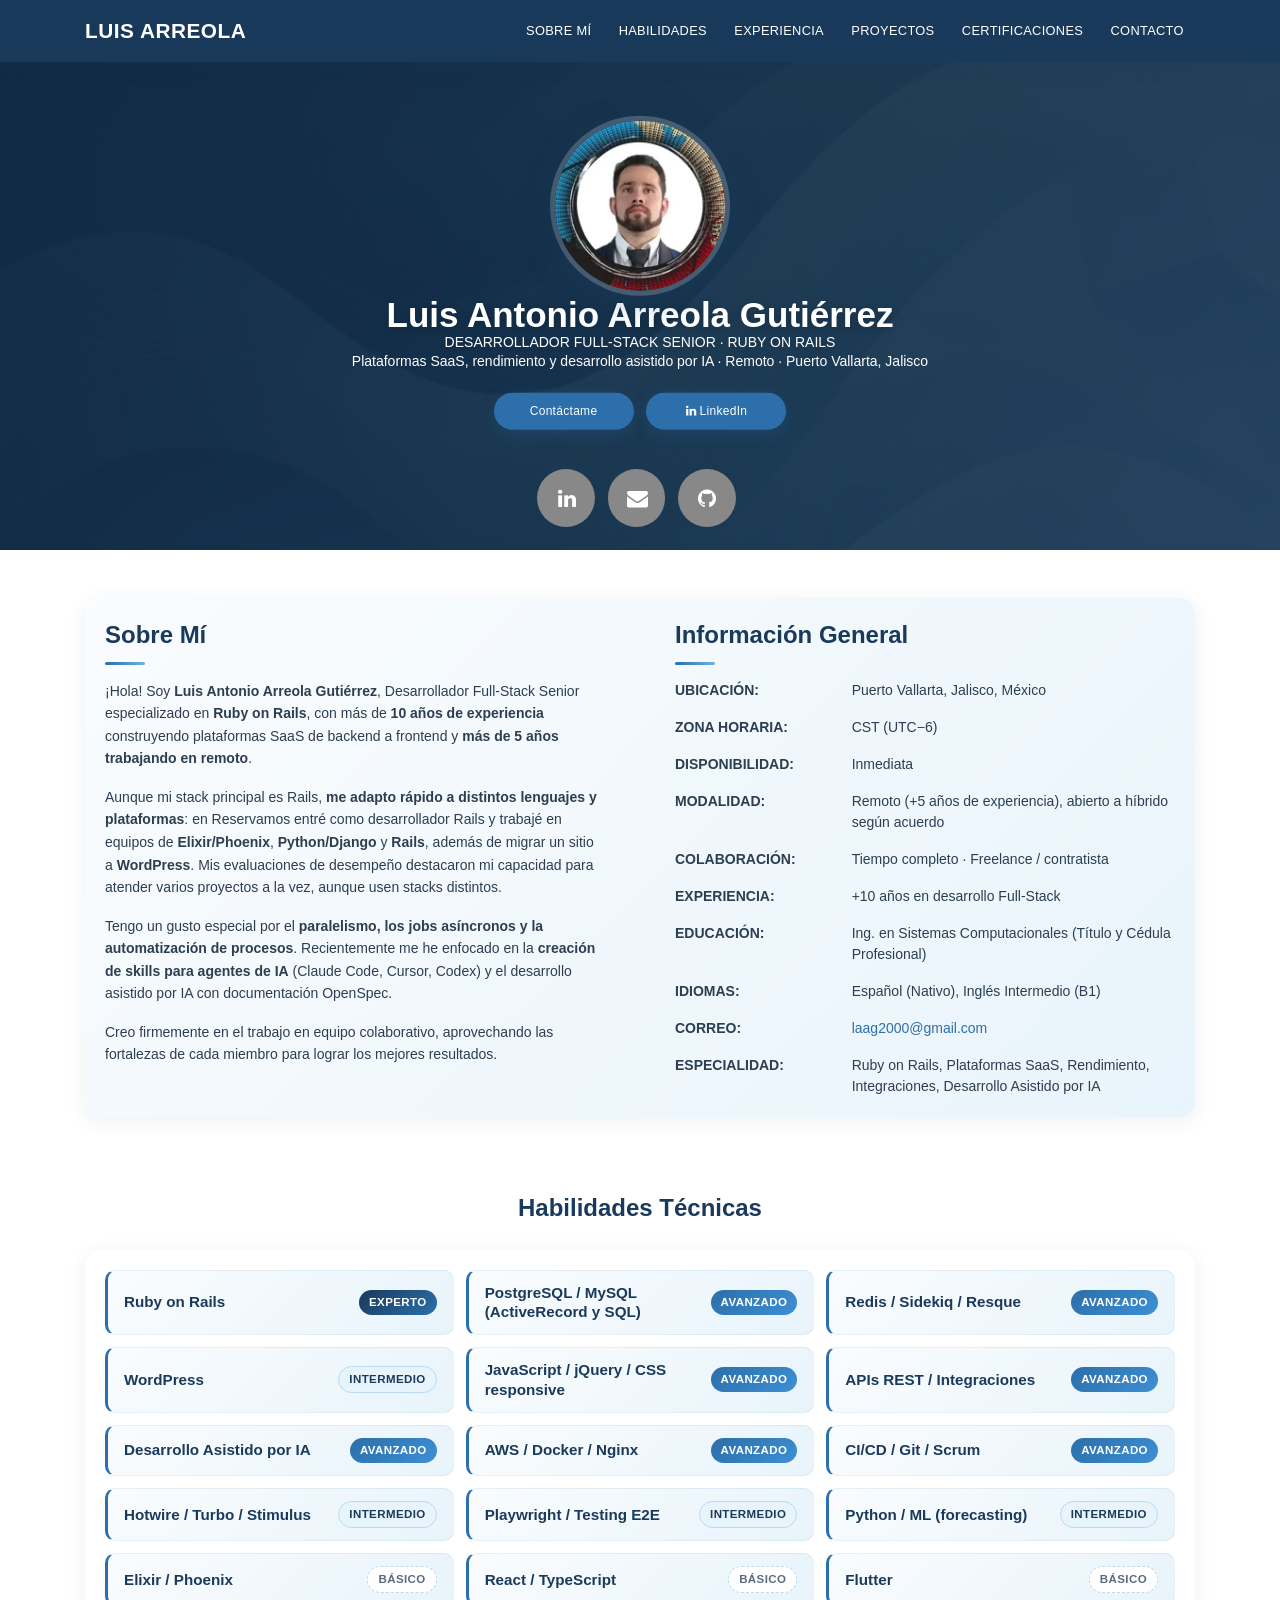
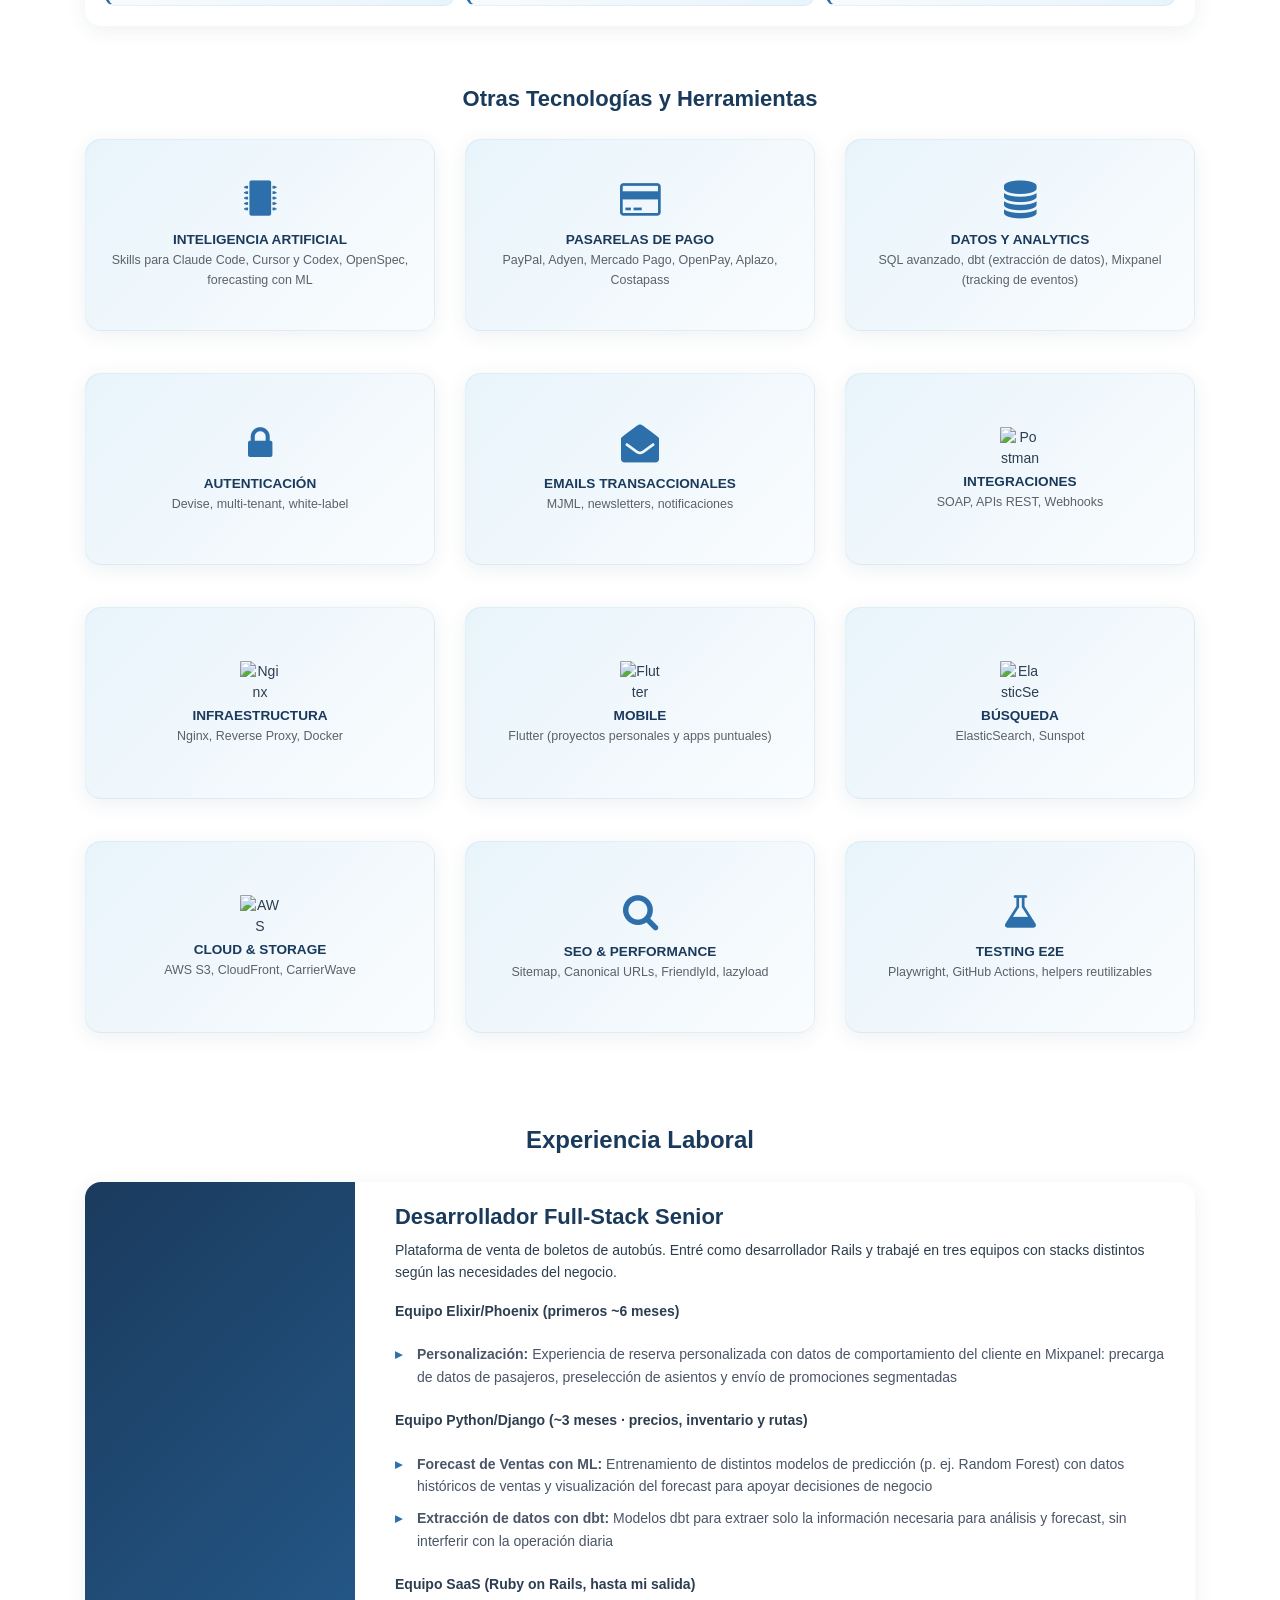
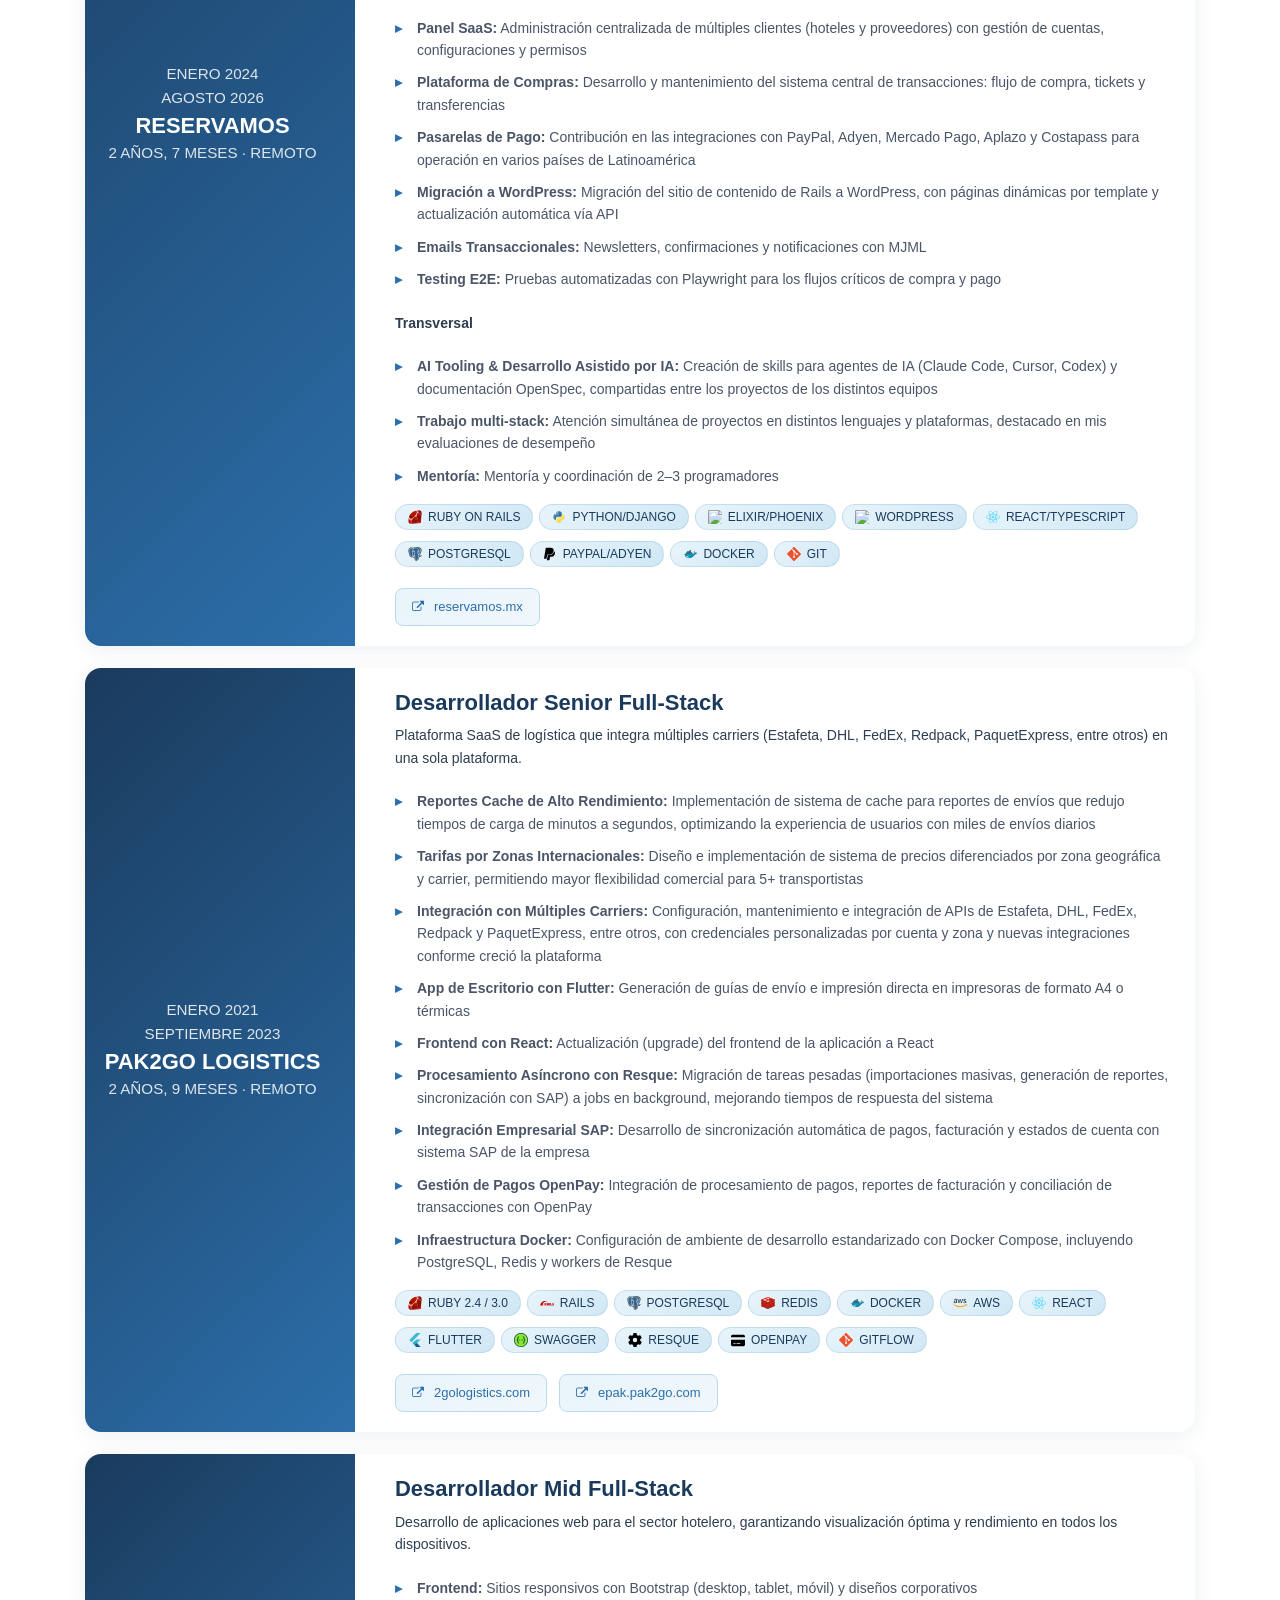
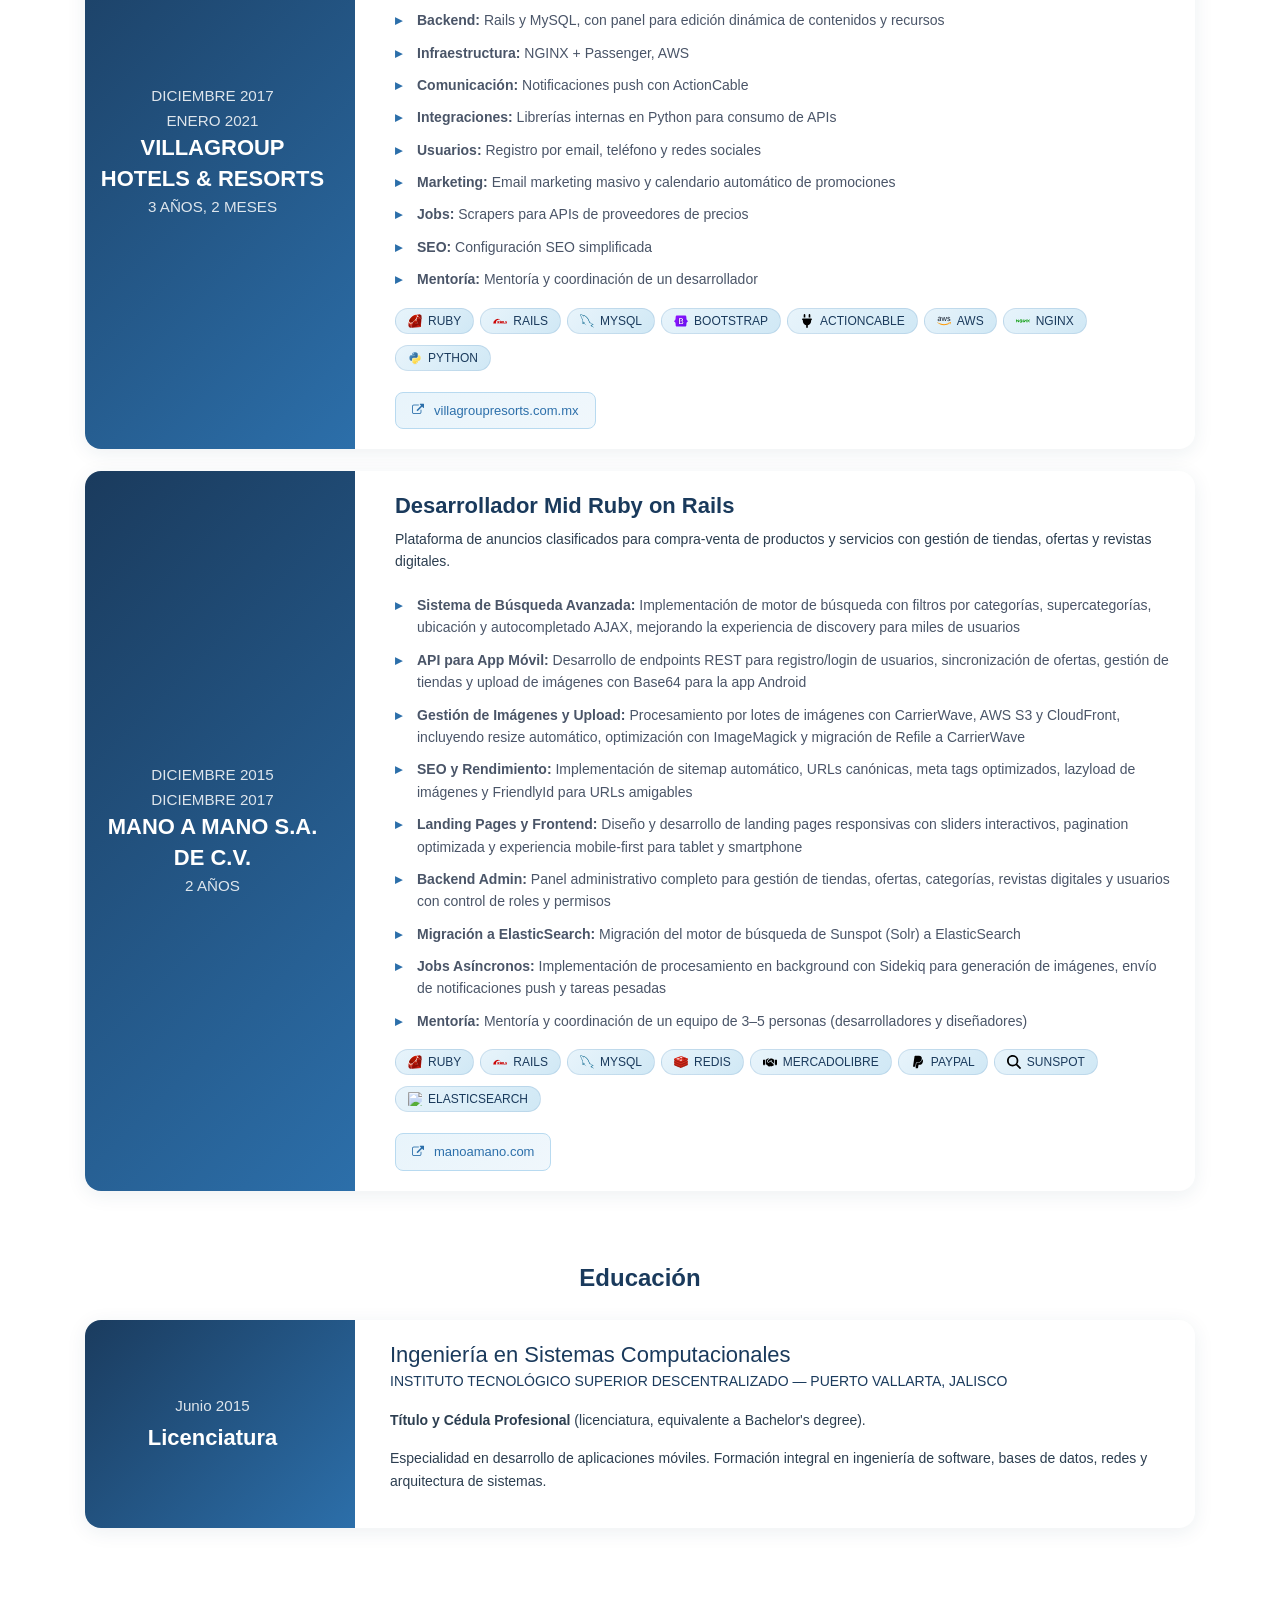
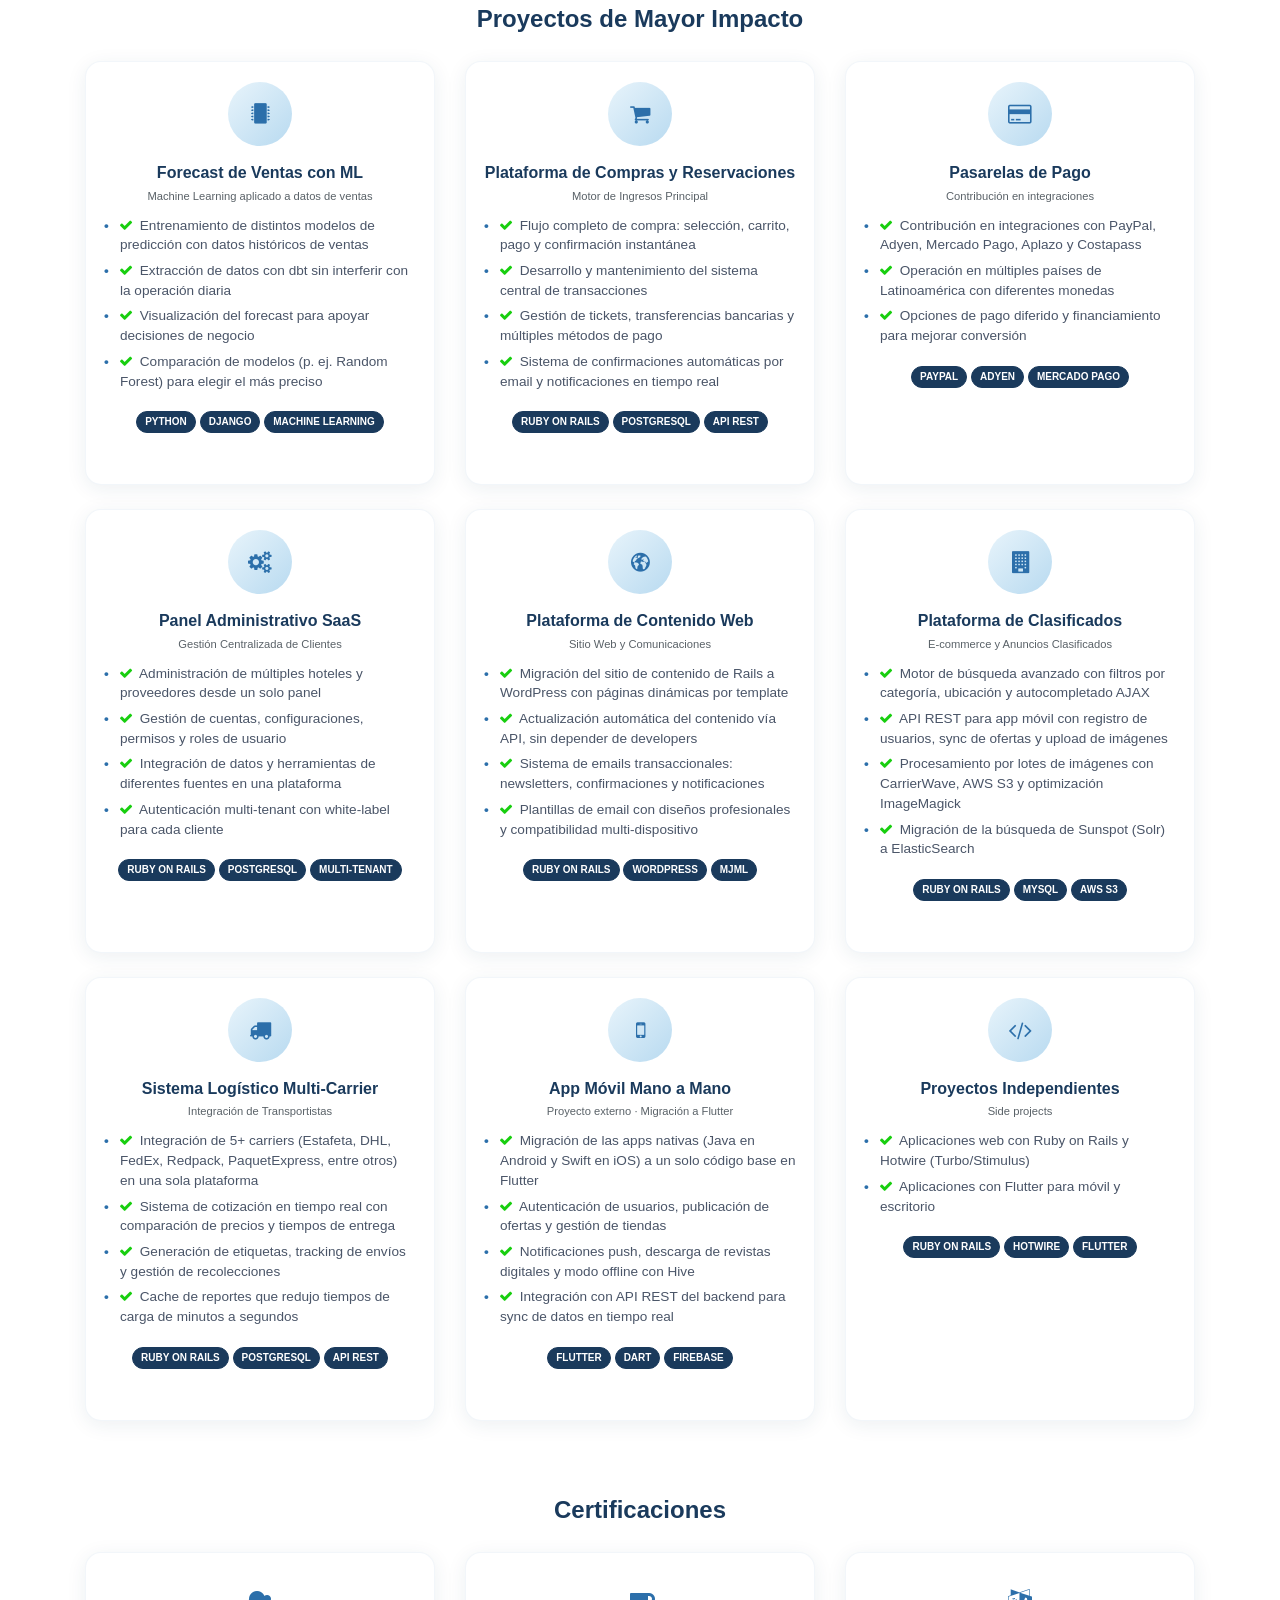
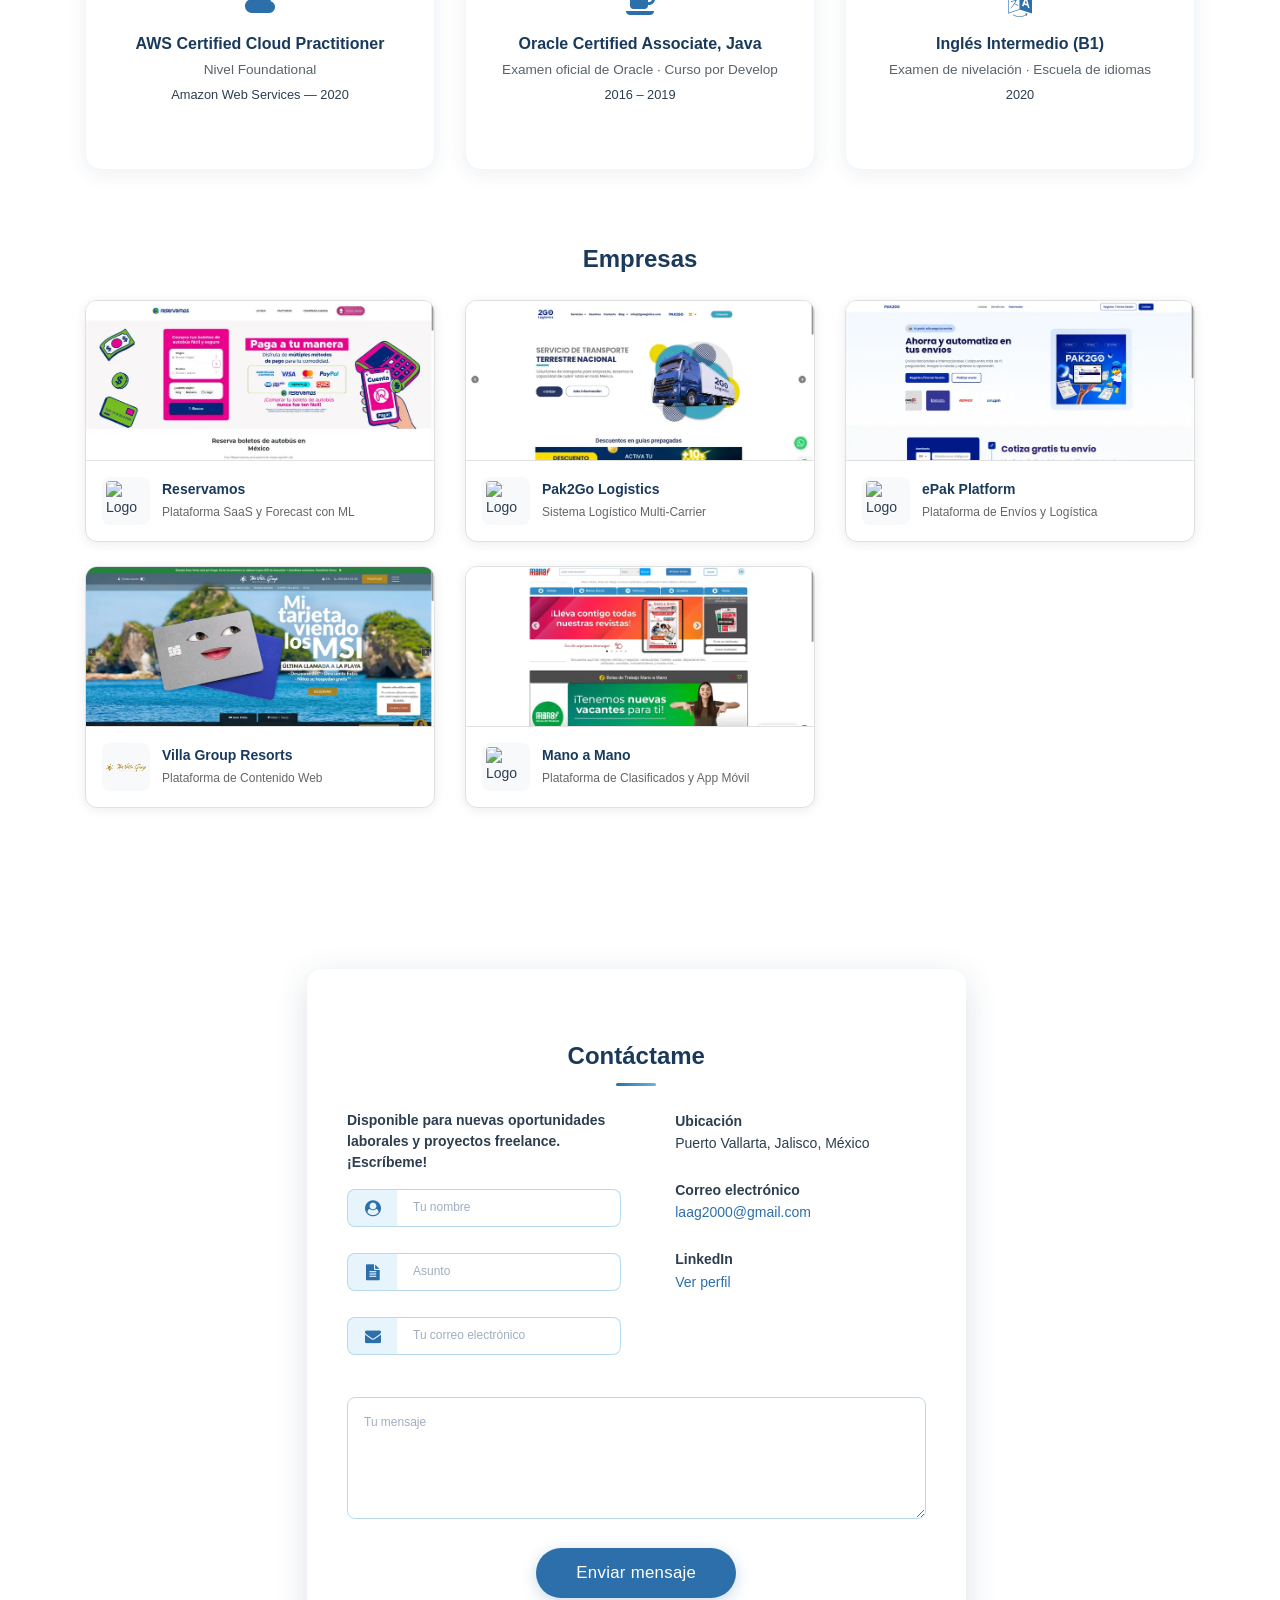
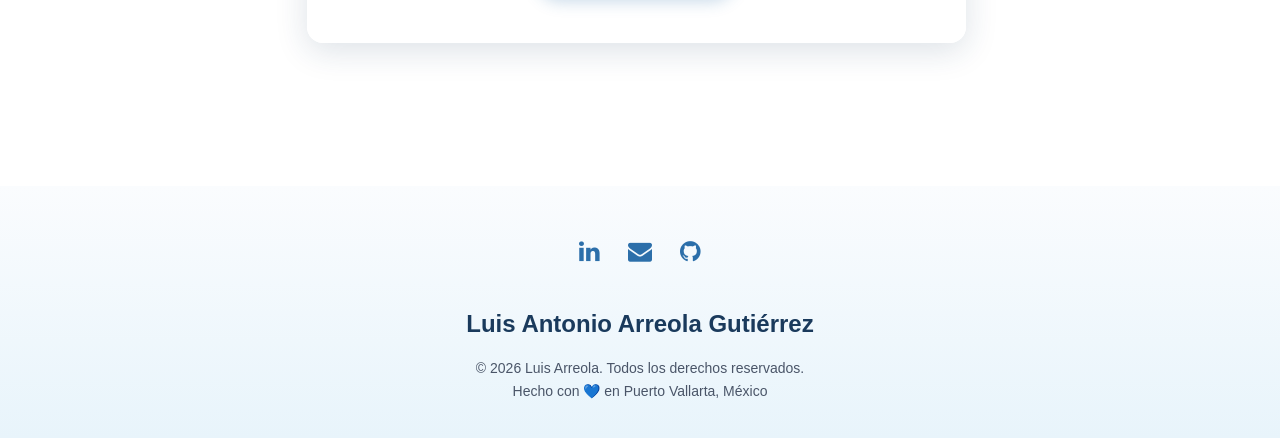
==== commit 6b4a8321: "Organize Reservamos by team and clarify skills, education and availability - Split Reservamos experi" ====
--- a/index.html
+++ b/index.html
@@ -142,7 +142,7 @@
                 </div>
                 <h1 class="h2 title">Luis Antonio Arreola Gutiérrez</h1>
                 <h2 class="category text-white">Desarrollador Full-Stack Senior · Ruby on Rails</h2>
-                <p class="text-white">Plataformas SaaS, rendimiento y desarrollo asistido por IA · Puerto Vallarta, Jalisco</p>
+                <p class="text-white">Plataformas SaaS, rendimiento y desarrollo asistido por IA · Remoto · Puerto Vallarta, Jalisco</p>
                 <a class="btn btn-primary smooth-scroll mr-2" href="#contacto" aria-label="Contáctame - Ir a la sección de contacto">Contáctame</a>
                 <a class="btn btn-primary" href="https://www.linkedin.com/in/luis-antonio-arreola-gutierrez-a48239131/"
                   target="_blank" rel="noopener noreferrer"
@@ -180,16 +180,17 @@
                   <h2 class="h4 mt-0 title" id="sobre-mi-titulo">Sobre Mí</h2>
                   <p>¡Hola! Soy <strong>Luis Antonio Arreola Gutiérrez</strong>, Desarrollador Full-Stack Senior
                     especializado en <strong>Ruby on Rails</strong>, con más de <strong>10 años de experiencia</strong>
-                    construyendo plataformas SaaS de backend a frontend.</p>
-                  <p>Me apasiona implementar soluciones tecnológicas que resuelvan problemáticas reales con la mayor
-                    eficiencia, rapidez y sencillez posible. Tengo un gusto especial por el <strong>paralelismo, Jobs
-                      asíncronos y la automatización de procesos</strong>, buscando siempre optimizar los tiempos de
-                    procesamiento de tareas complejas.</p>
-                  <p>En mis proyectos recientes he trabajado en <strong>plataformas SaaS multi-tenant</strong>,
-                    <strong>optimización de rendimiento</strong> (cache, jobs en background), interfaces con
-                    <strong>Hotwire (Turbo/Stimulus)</strong>, forecast de ventas con modelos de Machine Learning y, en
-                    especial, en la <strong>creación de herramientas y skills para agentes de IA</strong> (Claude Code,
-                    Cursor, Codex) y desarrollo asistido por IA con documentación OpenSpec.</p>
+                    construyendo plataformas SaaS de backend a frontend y <strong>más de 5 años trabajando en
+                    remoto</strong>.</p>
+                  <p>Aunque mi stack principal es Rails, <strong>me adapto rápido a distintos lenguajes y
+                    plataformas</strong>: en Reservamos entré como desarrollador Rails y trabajé en equipos de
+                    <strong>Elixir/Phoenix</strong>, <strong>Python/Django</strong> y <strong>Rails</strong>, además de
+                    migrar un sitio a <strong>WordPress</strong>. Mis evaluaciones de desempeño destacaron mi capacidad
+                    para atender varios proyectos a la vez, aunque usen stacks distintos.</p>
+                  <p>Tengo un gusto especial por el <strong>paralelismo, los jobs asíncronos y la automatización de
+                    procesos</strong>. Recientemente me he enfocado en la <strong>creación de skills para agentes de
+                    IA</strong> (Claude Code, Cursor, Codex) y el desarrollo asistido por IA con documentación
+                    OpenSpec.</p>
                   <p>Creo firmemente en el trabajo en equipo colaborativo, aprovechando las fortalezas de cada miembro
                     para lograr los mejores resultados.</p>
                 </div>
@@ -202,20 +203,40 @@
                     <div class="col-sm-8">Puerto Vallarta, Jalisco, México</div>
                   </div>
                   <div class="row mt-3">
-                    <div class="col-sm-4"><strong class="text-uppercase">Correo:</strong></div>
-                    <div class="col-sm-8"><a href="mailto:laag2000@gmail.com">laag2000@gmail.com</a></div>
+                    <div class="col-sm-4"><strong class="text-uppercase">Zona horaria:</strong></div>
+                    <div class="col-sm-8">CST (UTC−6)</div>
+                  </div>
+                  <div class="row mt-3">
+                    <div class="col-sm-4"><strong class="text-uppercase">Disponibilidad:</strong></div>
+                    <div class="col-sm-8">Inmediata</div>
+                  </div>
+                  <div class="row mt-3">
+                    <div class="col-sm-4"><strong class="text-uppercase">Modalidad:</strong></div>
+                    <div class="col-sm-8">Remoto (+5 años de experiencia), abierto a híbrido según acuerdo</div>
+                  </div>
+                  <div class="row mt-3">
+                    <div class="col-sm-4"><strong class="text-uppercase">Colaboración:</strong></div>
+                    <div class="col-sm-8">Tiempo completo · Freelance / contratista</div>
                   </div>
                   <div class="row mt-3">
                     <div class="col-sm-4"><strong class="text-uppercase">Experiencia:</strong></div>
                     <div class="col-sm-8">+10 años en desarrollo Full-Stack</div>
                   </div>
                   <div class="row mt-3">
+                    <div class="col-sm-4"><strong class="text-uppercase">Educación:</strong></div>
+                    <div class="col-sm-8">Ing. en Sistemas Computacionales (Título y Cédula Profesional)</div>
+                  </div>
+                  <div class="row mt-3">
                     <div class="col-sm-4"><strong class="text-uppercase">Idiomas:</strong></div>
-                    <div class="col-sm-8">Español (Nativo), Inglés (Intermedio B1)</div>
+                    <div class="col-sm-8">Español (Nativo), Inglés Intermedio (B1)</div>
+                  </div>
+                  <div class="row mt-3">
+                    <div class="col-sm-4"><strong class="text-uppercase">Correo:</strong></div>
+                    <div class="col-sm-8"><a href="mailto:laag2000@gmail.com">laag2000@gmail.com</a></div>
                   </div>
                   <div class="row mt-3">
                     <div class="col-sm-4"><strong class="text-uppercase">Especialidad:</strong></div>
-                    <div class="col-sm-8">Ruby on Rails, Hotwire, Plataformas SaaS, Rendimiento, Desarrollo Asistido por IA</div>
+                    <div class="col-sm-8">Ruby on Rails, Plataformas SaaS, Rendimiento, Integraciones, Desarrollo Asistido por IA</div>
                   </div>
                 </div>
               </div>
@@ -236,16 +257,16 @@
                   <span class="skill-level level-experto">Experto</span>
                 </div>
                 <div class="skill-item">
-                  <span class="skill-name">PostgreSQL / MySQL</span>
-                  <span class="skill-level level-experto">Experto</span>
+                  <span class="skill-name">PostgreSQL / MySQL (ActiveRecord y SQL)</span>
+                  <span class="skill-level level-avanzado">Avanzado</span>
                 </div>
                 <div class="skill-item">
                   <span class="skill-name">Redis / Sidekiq / Resque</span>
                   <span class="skill-level level-avanzado">Avanzado</span>
                 </div>
                 <div class="skill-item">
-                  <span class="skill-name">Hotwire / Turbo / Stimulus</span>
-                  <span class="skill-level level-avanzado">Avanzado</span>
+                  <span class="skill-name">WordPress</span>
+                  <span class="skill-level level-intermedio">Intermedio</span>
                 </div>
                 <div class="skill-item">
                   <span class="skill-name">JavaScript / jQuery / CSS responsive</span>
@@ -266,6 +287,10 @@
                 <div class="skill-item">
                   <span class="skill-name">CI/CD / Git / Scrum</span>
                   <span class="skill-level level-avanzado">Avanzado</span>
+                </div>
+                <div class="skill-item">
+                  <span class="skill-name">Hotwire / Turbo / Stimulus</span>
+                  <span class="skill-level level-intermedio">Intermedio</span>
                 </div>
                 <div class="skill-item">
                   <span class="skill-name">Playwright / Testing E2E</span>
@@ -317,7 +342,7 @@
                 <div class="card-body">
                   <i class="fa fa-database fa-2x mb-2" aria-hidden="true"></i>
                   <h3 class="h6">Datos y Analytics</h3>
-                  <p class="small text-muted">SQL avanzado, Mixpanel (tracking de eventos), datasets para modelos ML</p>
+                  <p class="small text-muted">SQL avanzado, dbt (extracción de datos), Mixpanel (tracking de eventos)</p>
                 </div>
               </div>
             </div>
@@ -419,28 +444,42 @@
                   <p class="mb-0">Enero 2024</p>
                   <p class="mb-0">Agosto 2026</p>
                   <div class="h5">Reservamos</div>
-                  <p class="small mb-0">2 años, 7 meses</p>
+                  <p class="small mb-0">2 años, 7 meses · Remoto</p>
                 </div>
               </div>
               <div class="col-md-9">
                 <div class="card-body">
                   <div class="h5">Desarrollador Full-Stack Senior</div>
-                  <p>Desarrollo de sistemas críticos para la plataforma de viajes: plataforma de compras, administración SaaS, forecast de ventas con ML y contenido web para captación de usuarios.</p>
+                  <p>Plataforma de venta de boletos de autobús. Entré como desarrollador Rails y trabajé en tres equipos con stacks distintos según las necesidades del negocio.</p>
+                  <p class="mb-1 mt-3"><strong>Equipo Elixir/Phoenix (primeros ~6 meses)</strong></p>
                   <ul class="experience-list">
-                    <li><strong>AI Tooling & Desarrollo Asistido por IA:</strong> Creación de skills para agentes de IA (Claude Code, Cursor, Codex) y documentación OpenSpec, permitiendo a los equipos acelerar el desarrollo asistido por IA</li>
-                    <li><strong>Forecast de Ventas con ML:</strong> Entrenamiento de distintos modelos de predicción (p. ej. Random Forest) con datos históricos de ventas del sistema de pagos (Python/Django) y visualización del forecast para apoyar decisiones de negocio</li>
+                    <li><strong>Personalización:</strong> Experiencia de reserva personalizada con datos de comportamiento del cliente en Mixpanel: precarga de datos de pasajeros, preselección de asientos y envío de promociones segmentadas</li>
+                  </ul>
+                  <p class="mb-1 mt-3"><strong>Equipo Python/Django (~3 meses · precios, inventario y rutas)</strong></p>
+                  <ul class="experience-list">
+                    <li><strong>Forecast de Ventas con ML:</strong> Entrenamiento de distintos modelos de predicción (p. ej. Random Forest) con datos históricos de ventas y visualización del forecast para apoyar decisiones de negocio</li>
+                    <li><strong>Extracción de datos con dbt:</strong> Modelos dbt para extraer solo la información necesaria para análisis y forecast, sin interferir con la operación diaria</li>
+                  </ul>
+                  <p class="mb-1 mt-3"><strong>Equipo SaaS (Ruby on Rails, hasta mi salida)</strong></p>
+                  <ul class="experience-list">
+                    <li><strong>Panel SaaS:</strong> Administración centralizada de múltiples clientes (hoteles y proveedores) con gestión de cuentas, configuraciones y permisos</li>
                     <li><strong>Plataforma de Compras:</strong> Desarrollo y mantenimiento del sistema central de transacciones: flujo de compra, tickets y transferencias</li>
                     <li><strong>Pasarelas de Pago:</strong> Contribución en las integraciones con PayPal, Adyen, Mercado Pago, Aplazo y Costapass para operación en varios países de Latinoamérica</li>
-                    <li><strong>Panel SaaS:</strong> Administración centralizada de múltiples clientes (hoteles y proveedores) con gestión de cuentas, configuraciones y permisos</li>
-                    <li><strong>Plataforma de Contenido:</strong> Sitio web público con editor de contenido dinámico y sistema de emails transaccionales</li>
-                    <li><strong>Elixir/Phoenix:</strong> Desarrollo en servicios Elixir/Phoenix durante los primeros 6 meses en la empresa</li>
-                    <li><strong>Testing E2E:</strong> Implementación de pruebas automatizadas con Playwright para garantizar calidad en flujos críticos de pago</li>
-                    <li><strong>Personalización:</strong> Generación de implementaciones avanzadas para predecir y hacer sugerencias a cada cliente, facilitando el uso de la plataforma</li>
+                    <li><strong>Migración a WordPress:</strong> Migración del sitio de contenido de Rails a WordPress, con páginas dinámicas por template y actualización automática vía API</li>
+                    <li><strong>Emails Transaccionales:</strong> Newsletters, confirmaciones y notificaciones con MJML</li>
+                    <li><strong>Testing E2E:</strong> Pruebas automatizadas con Playwright para los flujos críticos de compra y pago</li>
+                  </ul>
+                  <p class="mb-1 mt-3"><strong>Transversal</strong></p>
+                  <ul class="experience-list">
+                    <li><strong>AI Tooling & Desarrollo Asistido por IA:</strong> Creación de skills para agentes de IA (Claude Code, Cursor, Codex) y documentación OpenSpec, compartidas entre los proyectos de los distintos equipos</li>
+                    <li><strong>Trabajo multi-stack:</strong> Atención simultánea de proyectos en distintos lenguajes y plataformas, destacado en mis evaluaciones de desempeño</li>
+                    <li><strong>Mentoría:</strong> Mentoría y coordinación de 2–3 programadores</li>
                   </ul>
                   <div class="tech-tags">
                     <span class="badge"><img src="images/tech/ruby.svg" alt="Ruby" class="tech-icon" />Ruby on Rails</span>
                     <span class="badge"><img src="images/tech/python.svg" alt="Python" class="tech-icon" />Python/Django</span>
                     <span class="badge"><img src="https://cdn.simpleicons.org/elixir/4B275F" alt="Elixir" class="tech-icon" />Elixir/Phoenix</span>
+                    <span class="badge"><img src="https://cdn.simpleicons.org/wordpress/21759B" alt="WordPress" class="tech-icon" />WordPress</span>
                     <span class="badge"><img src="images/tech/react.svg" alt="React" class="tech-icon" />React/TypeScript</span>
                     <span class="badge"><img src="images/tech/postgresql.svg" alt="PostgreSQL" class="tech-icon" />PostgreSQL</span>
                     <span class="badge"><img src="images/tech/paypal.svg" alt="PayPal" class="tech-icon" />PayPal/Adyen</span>
@@ -465,17 +504,19 @@
                   <p class="mb-0">Enero 2021</p>
                   <p class="mb-0">Septiembre 2023</p>
                   <div class="h5">Pak2go Logistics</div>
-                  <p class="small mb-0">2 años, 9 meses</p>
+                  <p class="small mb-0">2 años, 9 meses · Remoto</p>
                 </div>
               </div>
               <div class="col-md-9">
                 <div class="card-body">
                   <div class="h5">Desarrollador Senior Full-Stack</div>
-                  <p>Plataforma SaaS de logística que integra múltiples carriers (Estafeta, DHL, FedEx, PaquetExpress) en una sola plataforma.</p>
+                  <p>Plataforma SaaS de logística que integra múltiples carriers (Estafeta, DHL, FedEx, Redpack, PaquetExpress, entre otros) en una sola plataforma.</p>
                   <ul class="experience-list">
                     <li><strong>Reportes Cache de Alto Rendimiento:</strong> Implementación de sistema de cache para reportes de envíos que redujo tiempos de carga de minutos a segundos, optimizando la experiencia de usuarios con miles de envíos diarios</li>
                     <li><strong>Tarifas por Zonas Internacionales:</strong> Diseño e implementación de sistema de precios diferenciados por zona geográfica y carrier, permitiendo mayor flexibilidad comercial para 5+ transportistas</li>
-                    <li><strong>Integración con Múltiples Carriers:</strong> Configuración, mantenimiento e integración de APIs de Estafeta, DHL, Redpack y PaquetExpress, incluyendo credenciales personalizadas por cuenta y zona</li>
+                    <li><strong>Integración con Múltiples Carriers:</strong> Configuración, mantenimiento e integración de APIs de Estafeta, DHL, FedEx, Redpack y PaquetExpress, entre otros, con credenciales personalizadas por cuenta y zona y nuevas integraciones conforme creció la plataforma</li>
+                    <li><strong>App de Escritorio con Flutter:</strong> Generación de guías de envío e impresión directa en impresoras de formato A4 o térmicas</li>
+                    <li><strong>Frontend con React:</strong> Actualización (upgrade) del frontend de la aplicación a React</li>
                     <li><strong>Procesamiento Asíncrono con Resque:</strong> Migración de tareas pesadas (importaciones masivas, generación de reportes, sincronización con SAP) a jobs en background, mejorando tiempos de respuesta del sistema</li>
                     <li><strong>Integración Empresarial SAP:</strong> Desarrollo de sincronización automática de pagos, facturación y estados de cuenta con sistema SAP de la empresa</li>
                     <li><strong>Gestión de Pagos OpenPay:</strong> Integración de procesamiento de pagos, reportes de facturación y conciliación de transacciones con OpenPay</li>
@@ -539,7 +580,7 @@
                     <li><strong>Marketing:</strong> Email marketing masivo y calendario automático de promociones</li>
                     <li><strong>Jobs:</strong> Scrapers para APIs de proveedores de precios</li>
                     <li><strong>SEO:</strong> Configuración SEO simplificada</li>
-                    <li><strong>Liderazgo:</strong> Liderazgo de 1 desarrollador</li>
+                    <li><strong>Mentoría:</strong> Mentoría y coordinación de un desarrollador</li>
                   </ul>
                   <div class="tech-tags">
                     <span class="badge"><img src="images/tech/ruby.svg" alt="Ruby" class="tech-icon" />Ruby</span>
@@ -585,7 +626,9 @@
                     <li><strong>SEO y Rendimiento:</strong> Implementación de sitemap automático, URLs canónicas, meta tags optimizados, lazyload de imágenes y FriendlyId para URLs amigables</li>
                     <li><strong>Landing Pages y Frontend:</strong> Diseño y desarrollo de landing pages responsivas con sliders interactivos, pagination optimizada y experiencia mobile-first para tablet y smartphone</li>
                     <li><strong>Backend Admin:</strong> Panel administrativo completo para gestión de tiendas, ofertas, categorías, revistas digitales y usuarios con control de roles y permisos</li>
+                    <li><strong>Migración a ElasticSearch:</strong> Migración del motor de búsqueda de Sunspot (Solr) a ElasticSearch</li>
                     <li><strong>Jobs Asíncronos:</strong> Implementación de procesamiento en background con Sidekiq para generación de imágenes, envío de notificaciones push y tareas pesadas</li>
+                    <li><strong>Mentoría:</strong> Mentoría y coordinación de un equipo de 3–5 personas (desarrolladores y diseñadores)</li>
                   </ul>
                   <div class="tech-tags">
                     <span class="badge"><img src="images/tech/ruby.svg" alt="Ruby" class="tech-icon" />Ruby</span>
@@ -597,6 +640,8 @@
                     <span class="badge"><img src="images/tech/paypal.svg" alt="PayPal" class="tech-icon" />PayPal</span>
                     <span class="badge"><img src="images/tech/sunspot.svg" alt="Sunspot"
                         class="tech-icon" />Sunspot</span>
+                    <span class="badge"><img src="https://cdn.simpleicons.org/elasticsearch/005571" alt="ElasticSearch"
+                        class="tech-icon" />ElasticSearch</span>
                   </div>
                   <div class="mt-3">
                     <a href="https://manoamano.com" target="_blank" rel="noopener noreferrer" class="btn-site">
@@ -619,13 +664,14 @@
               <div class="col-md-3 bg-primary">
                 <div class="card-body cc-education-header">
                   <p>Junio 2015</p>
-                  <div class="h5">Ingeniería</div>
+                  <div class="h5">Licenciatura</div>
                 </div>
               </div>
               <div class="col-md-9">
                 <div class="card-body">
                   <div class="h5">Ingeniería en Sistemas Computacionales</div>
                   <p class="category">Instituto Tecnológico Superior Descentralizado — Puerto Vallarta, Jalisco</p>
+                  <p><strong>Título y Cédula Profesional</strong> (licenciatura, equivalente a Bachelor's degree).</p>
                   <p>Especialidad en desarrollo de aplicaciones móviles. Formación integral en ingeniería de software,
                     bases de datos, redes y arquitectura de sistemas.</p>
                 </div>
@@ -651,7 +697,7 @@
                   <p class="text-muted small">Machine Learning aplicado a datos de ventas</p>
                   <ul class="text-left small">
                     <li><i class="fa fa-check text-success mr-1" aria-hidden="true"></i> Entrenamiento de distintos modelos de predicción con datos históricos de ventas</li>
-                    <li><i class="fa fa-check text-success mr-1" aria-hidden="true"></i> Datos obtenidos del sistema de pagos en Python/Django</li>
+                    <li><i class="fa fa-check text-success mr-1" aria-hidden="true"></i> Extracción de datos con dbt sin interferir con la operación diaria</li>
                     <li><i class="fa fa-check text-success mr-1" aria-hidden="true"></i> Visualización del forecast para apoyar decisiones de negocio</li>
                     <li><i class="fa fa-check text-success mr-1" aria-hidden="true"></i> Comparación de modelos (p. ej. Random Forest) para elegir el más preciso</li>
                   </ul>
@@ -725,8 +771,8 @@
                   </ul>
                   <div class="mt-3">
                     <span class="badge badge-primary">Ruby on Rails</span>
-                    <span class="badge badge-primary">React</span>
-                    <span class="badge badge-primary">Node.js</span>
+                    <span class="badge badge-primary">PostgreSQL</span>
+                    <span class="badge badge-primary">Multi-tenant</span>
                   </div>
                 </div>
               </div>
@@ -741,14 +787,14 @@
                   <h3 class="h5">Plataforma de Contenido Web</h3>
                   <p class="text-muted small">Sitio Web y Comunicaciones</p>
                   <ul class="text-left small">
-                    <li><i class="fa fa-check text-success mr-1" aria-hidden="true"></i> Cara visible de la empresa: sitio web responsivo y de alto rendimiento</li>
-                    <li><i class="fa fa-check text-success mr-1" aria-hidden="true"></i> Editor de contenido dinámico para que el equipo editorial publique sin-developers</li>
+                    <li><i class="fa fa-check text-success mr-1" aria-hidden="true"></i> Migración del sitio de contenido de Rails a WordPress con páginas dinámicas por template</li>
+                    <li><i class="fa fa-check text-success mr-1" aria-hidden="true"></i> Actualización automática del contenido vía API, sin depender de developers</li>
                     <li><i class="fa fa-check text-success mr-1" aria-hidden="true"></i> Sistema de emails transaccionales: newsletters, confirmaciones y notificaciones</li>
                     <li><i class="fa fa-check text-success mr-1" aria-hidden="true"></i> Plantillas de email con diseños profesionales y compatibilidad multi-dispositivo</li>
                   </ul>
                   <div class="mt-3">
                     <span class="badge badge-primary">Ruby on Rails</span>
-                    <span class="badge badge-primary">React</span>
+                    <span class="badge badge-primary">WordPress</span>
                     <span class="badge badge-primary">MJML</span>
                   </div>
                 </div>
@@ -767,7 +813,7 @@
                     <li><i class="fa fa-check text-success mr-1" aria-hidden="true"></i> Motor de búsqueda avanzado con filtros por categoría, ubicación y autocompletado AJAX</li>
                     <li><i class="fa fa-check text-success mr-1" aria-hidden="true"></i> API REST para app móvil con registro de usuarios, sync de ofertas y upload de imágenes</li>
                     <li><i class="fa fa-check text-success mr-1" aria-hidden="true"></i> Procesamiento por lotes de imágenes con CarrierWave, AWS S3 y optimización ImageMagick</li>
-                    <li><i class="fa fa-check text-success mr-1" aria-hidden="true"></i> SEO avanzado con sitemap automático, URLs canónicas y FriendlyId</li>
+                    <li><i class="fa fa-check text-success mr-1" aria-hidden="true"></i> Migración de la búsqueda de Sunspot (Solr) a ElasticSearch</li>
                   </ul>
                   <div class="mt-3">
                     <span class="badge badge-primary">Ruby on Rails</span>
@@ -787,7 +833,7 @@
                   <h3 class="h5">Sistema Logístico Multi-Carrier</h3>
                   <p class="text-muted small">Integración de Transportistas</p>
                   <ul class="text-left small">
-                    <li><i class="fa fa-check text-success mr-1" aria-hidden="true"></i> Integración de 5+ carriers (Estafeta, DHL, FedEx, PaquetExpress) en una sola plataforma</li>
+                    <li><i class="fa fa-check text-success mr-1" aria-hidden="true"></i> Integración de 5+ carriers (Estafeta, DHL, FedEx, Redpack, PaquetExpress, entre otros) en una sola plataforma</li>
                     <li><i class="fa fa-check text-success mr-1" aria-hidden="true"></i> Sistema de cotización en tiempo real con comparación de precios y tiempos de entrega</li>
                     <li><i class="fa fa-check text-success mr-1" aria-hidden="true"></i> Generación de etiquetas, tracking de envíos y gestión de recolecciones</li>
                     <li><i class="fa fa-check text-success mr-1" aria-hidden="true"></i> Cache de reportes que redujo tiempos de carga de minutos a segundos</li>
@@ -823,6 +869,27 @@
                 </div>
               </div>
             </div>
+            <!-- Proyectos Independientes -->
+            <div class="col-md-4 mb-4">
+              <div class="card project-card h-100">
+                <div class="card-body text-center">
+                  <div class="project-icon mb-3">
+                    <i class="fa fa-code fa-3x" aria-hidden="true"></i>
+                  </div>
+                  <h3 class="h5">Proyectos Independientes</h3>
+                  <p class="text-muted small">Side projects</p>
+                  <ul class="text-left small">
+                    <li><i class="fa fa-check text-success mr-1" aria-hidden="true"></i> Aplicaciones web con Ruby on Rails y Hotwire (Turbo/Stimulus)</li>
+                    <li><i class="fa fa-check text-success mr-1" aria-hidden="true"></i> Aplicaciones con Flutter para móvil y escritorio</li>
+                  </ul>
+                  <div class="mt-3">
+                    <span class="badge badge-primary">Ruby on Rails</span>
+                    <span class="badge badge-primary">Hotwire</span>
+                    <span class="badge badge-primary">Flutter</span>
+                  </div>
+                </div>
+              </div>
+            </div>
           </div>
         </div>
       </section>
@@ -836,8 +903,8 @@
               <div class="card cert-card text-center h-100">
                 <div class="card-body">
                   <i class="fa fa-cloud fa-3x mb-3 cert-icon" aria-hidden="true"></i>
-                  <h3 class="h5">AWS Foundational</h3>
-                  <p class="text-muted">Nivel Asociado</p>
+                  <h3 class="h5">AWS Certified Cloud Practitioner</h3>
+                  <p class="text-muted">Nivel Foundational</p>
                   <p class="small">Amazon Web Services — 2020</p>
                 </div>
               </div>
@@ -846,8 +913,8 @@
               <div class="card cert-card text-center h-100">
                 <div class="card-body">
                   <i class="fa fa-coffee fa-3x mb-3 cert-icon" aria-hidden="true"></i>
-                  <h3 class="h5">Java Nivel Asociado</h3>
-                  <p class="text-muted">Develop & Oracle</p>
+                  <h3 class="h5">Oracle Certified Associate, Java</h3>
+                  <p class="text-muted">Examen oficial de Oracle · Curso por Develop</p>
                   <p class="small">2016 – 2019</p>
                 </div>
               </div>
@@ -856,8 +923,8 @@
               <div class="card cert-card text-center h-100">
                 <div class="card-body">
                   <i class="fa fa-language fa-3x mb-3 cert-icon" aria-hidden="true"></i>
-                  <h3 class="h5">Inglés Intermedio B1</h3>
-                  <p class="text-muted">Nivel Intermedio</p>
+                  <h3 class="h5">Inglés Intermedio (B1)</h3>
+                  <p class="text-muted">Examen de nivelación · Escuela de idiomas</p>
                   <p class="small">2020</p>
                 </div>
               </div>
@@ -865,10 +932,10 @@
           </div>
         </div>
       </section>
-      <!-- ============ CLIENTES Y PROYECTOS ============ -->
+      <!-- ============ EMPRESAS ============ -->
       <section class="section" id="clientes" aria-labelledby="clientes-titulo">
         <div class="container">
-          <h2 class="h4 text-center mb-4 title" id="clientes-titulo">Clientes y Proyectos</h2>
+          <h2 class="h4 text-center mb-4 title" id="clientes-titulo">Empresas</h2>
           <div class="row">
             <!-- Reservamos (2024-2026) -->
             <div class="col-lg-4 col-md-6 mb-4">
@@ -959,7 +1026,7 @@
                         <div data-fs-error class="alert alert-danger" style="display:none"></div>
                         <div class="row">
                           <div class="col-md-6">
-                            <div class="p pb-3"><strong>¿Tienes un proyecto en mente? ¡Escríbeme!</strong></div>
+                            <div class="p pb-3"><strong>Disponible para nuevas oportunidades laborales y proyectos freelance. ¡Escríbeme!</strong></div>
                             <div class="row mb-3">
                               <div class="col">
                                 <div class="input-group">
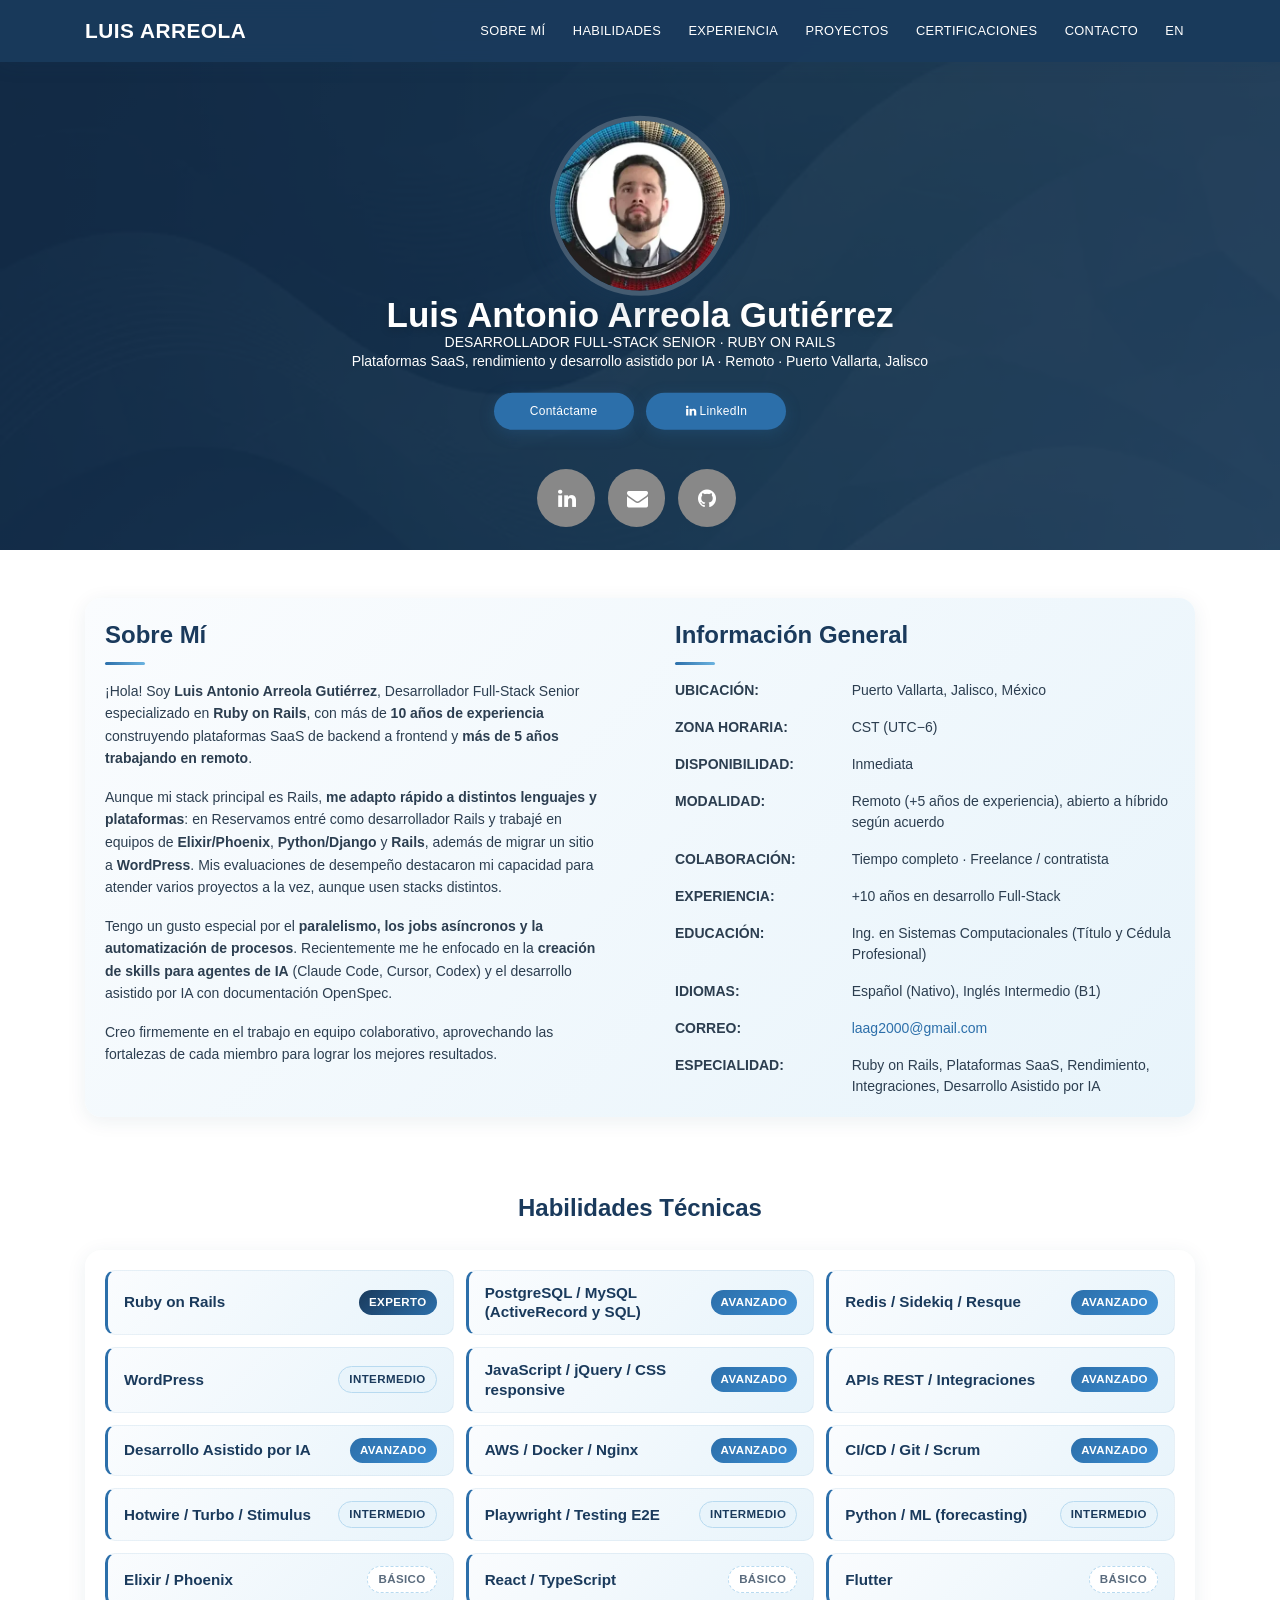
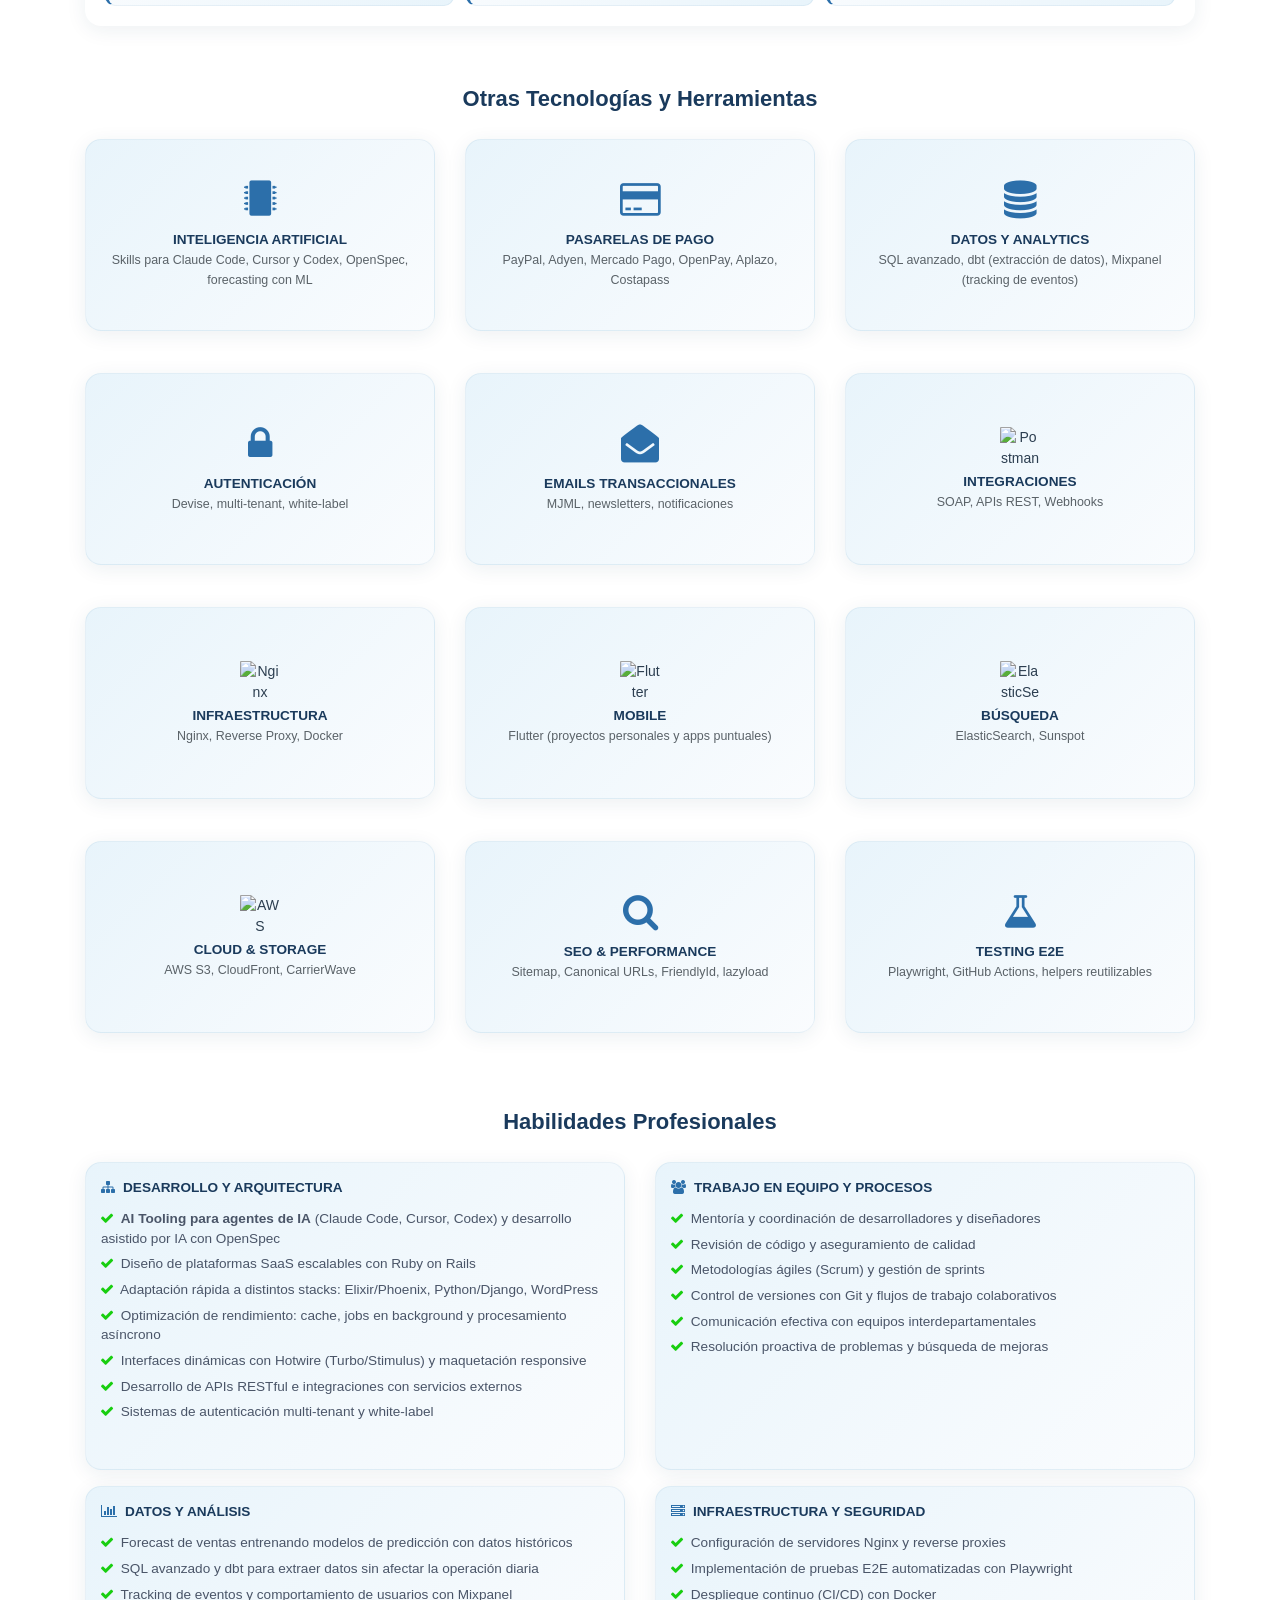
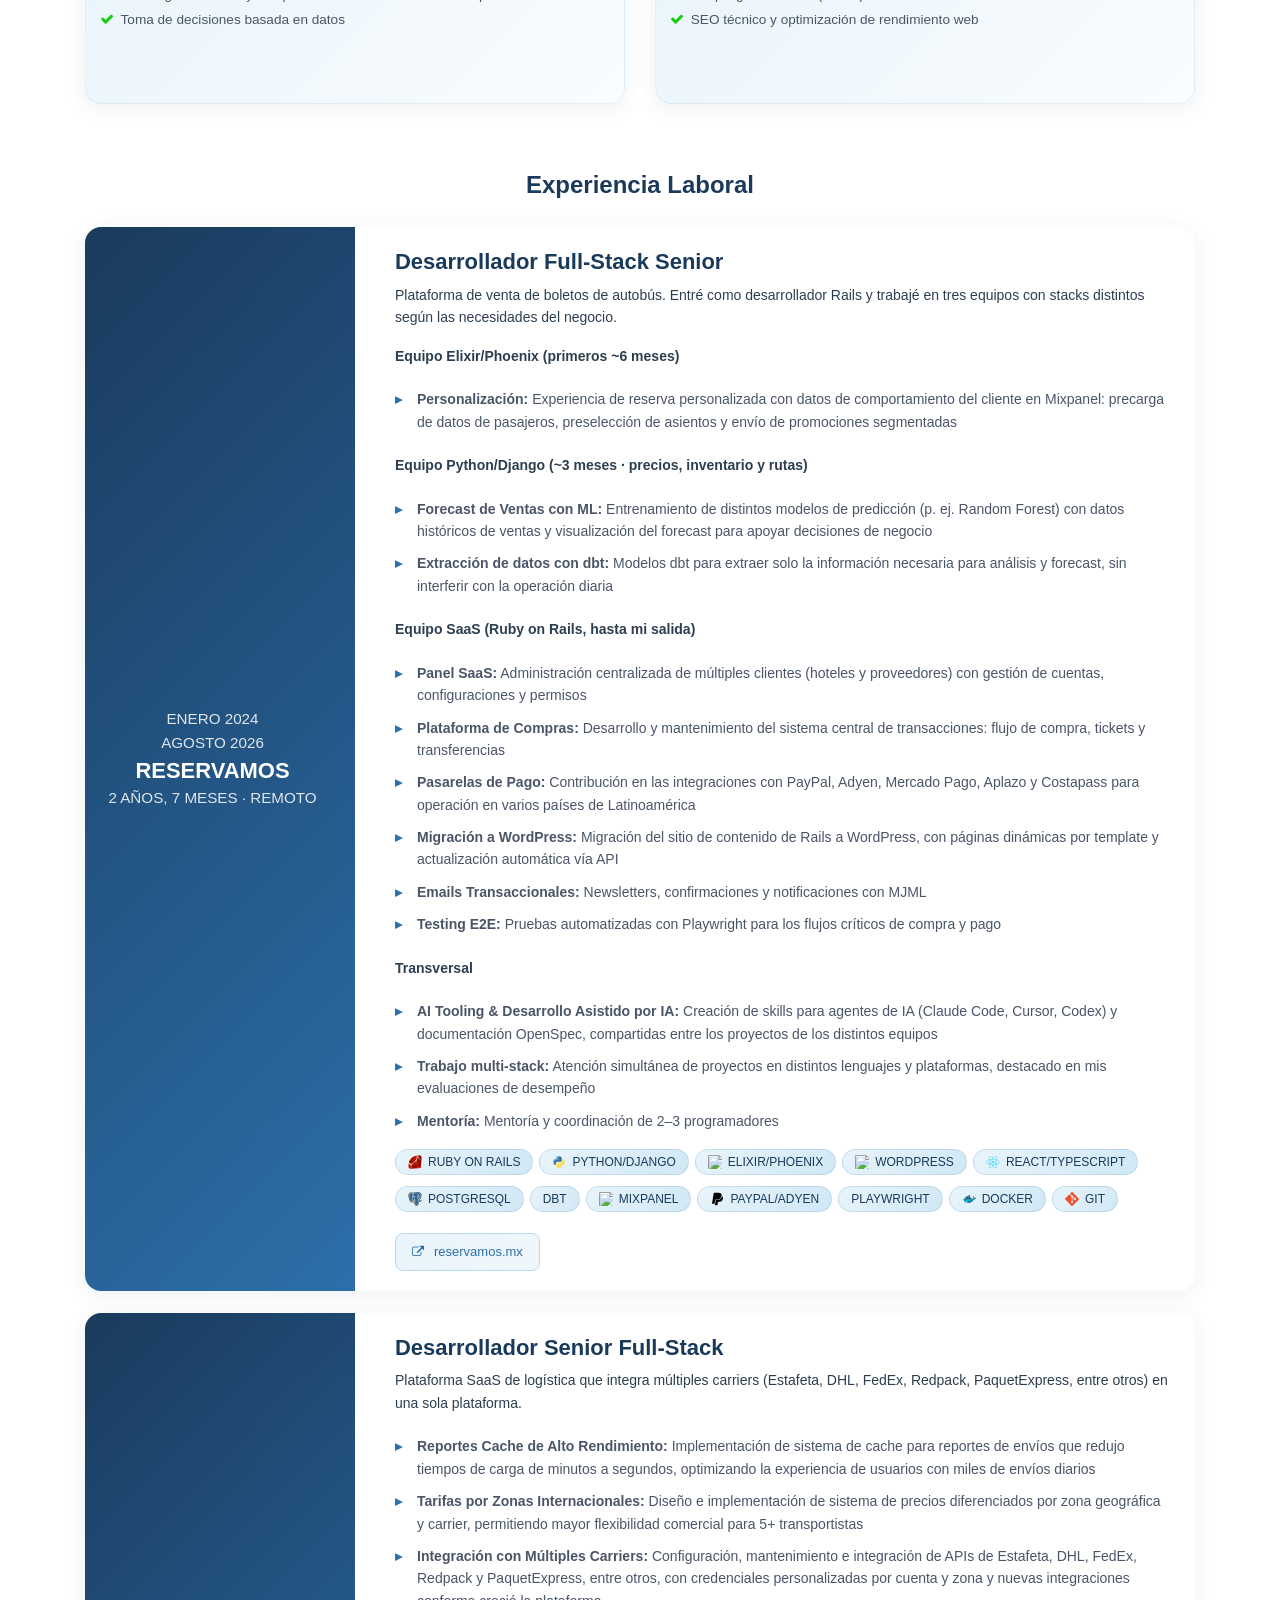
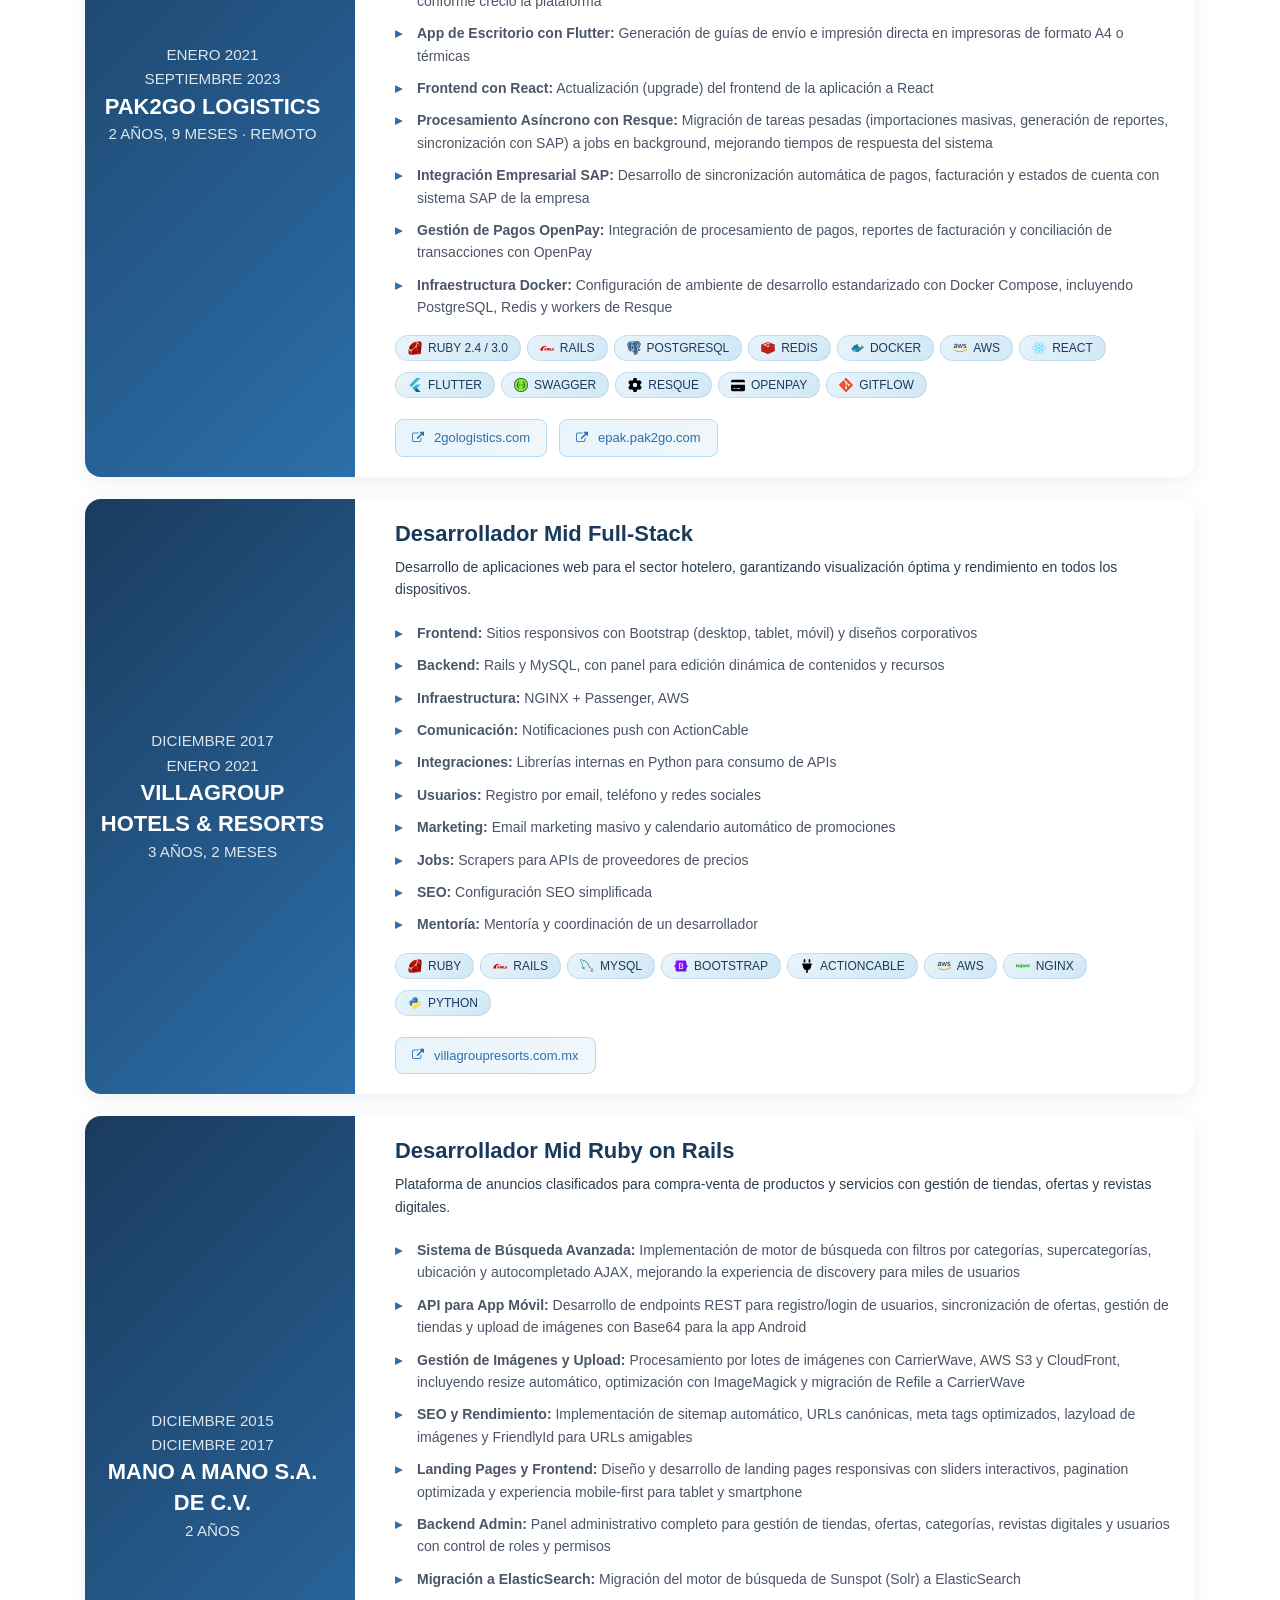
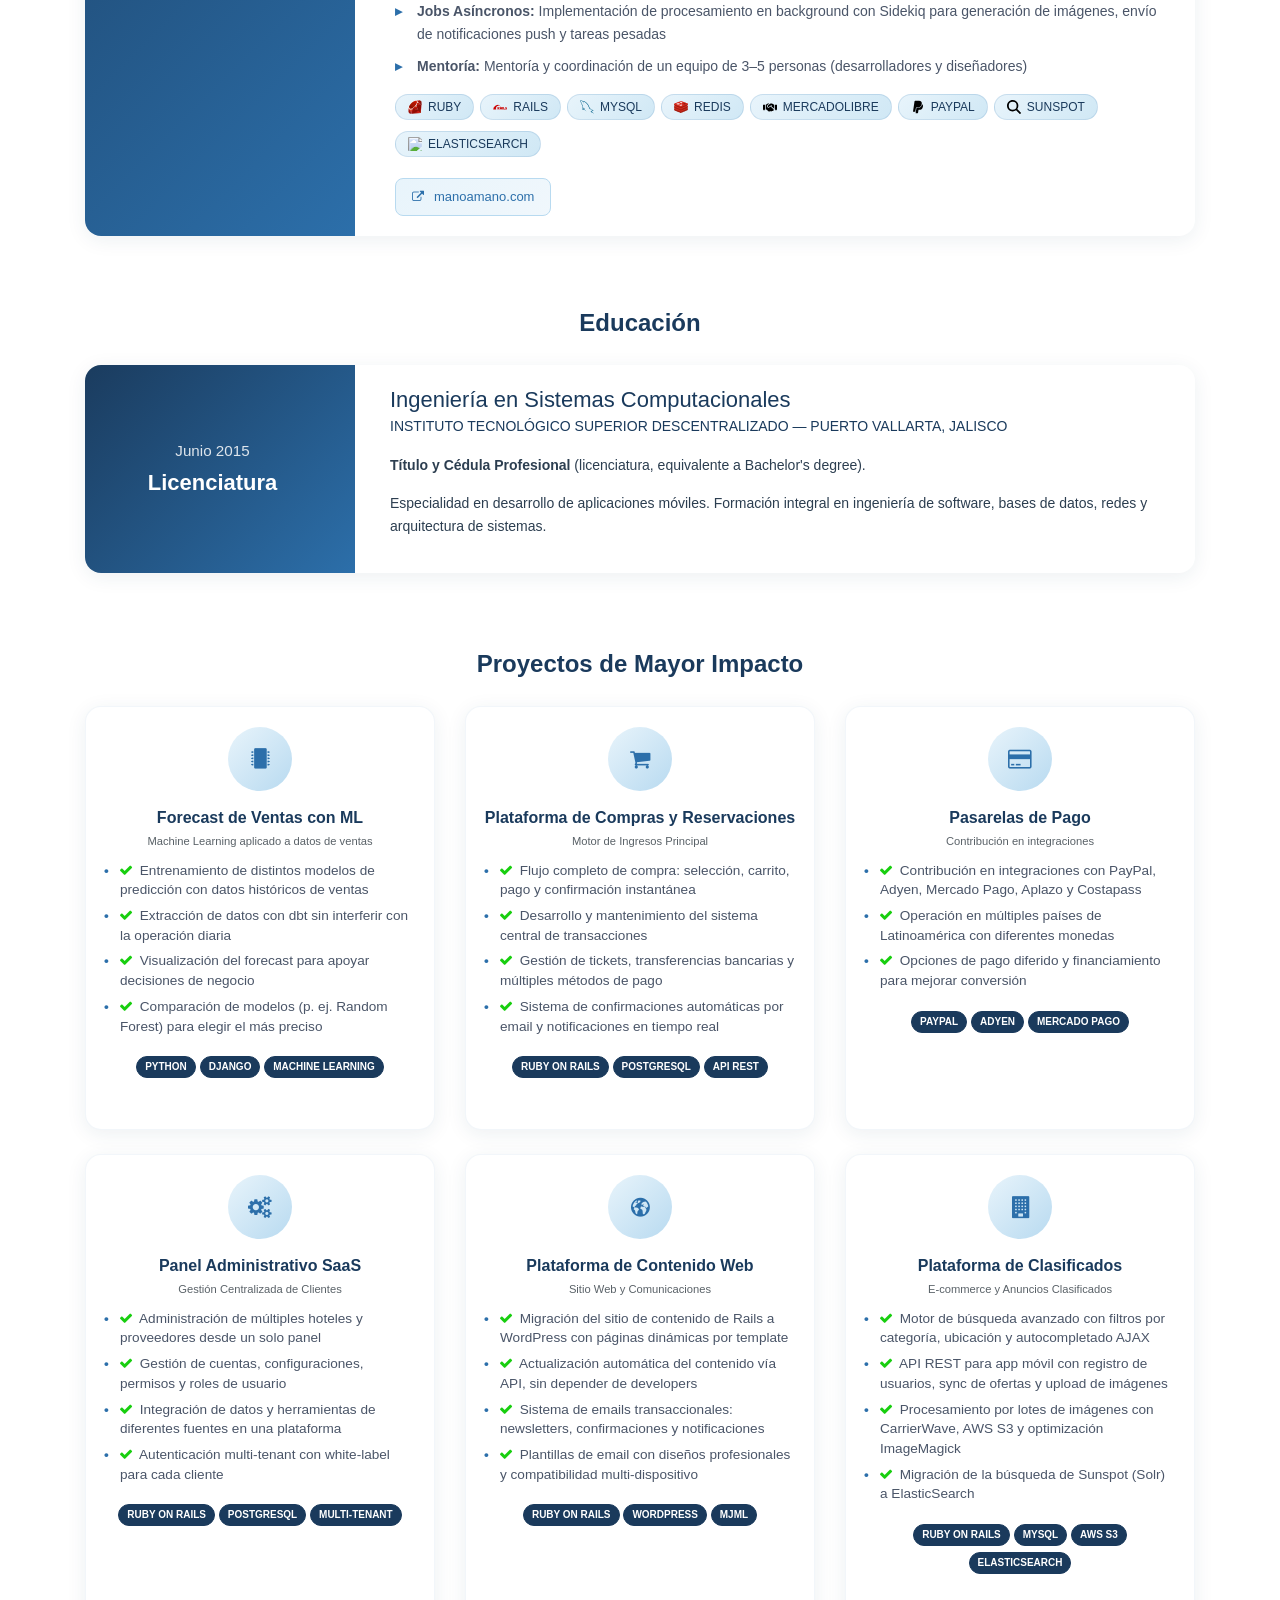
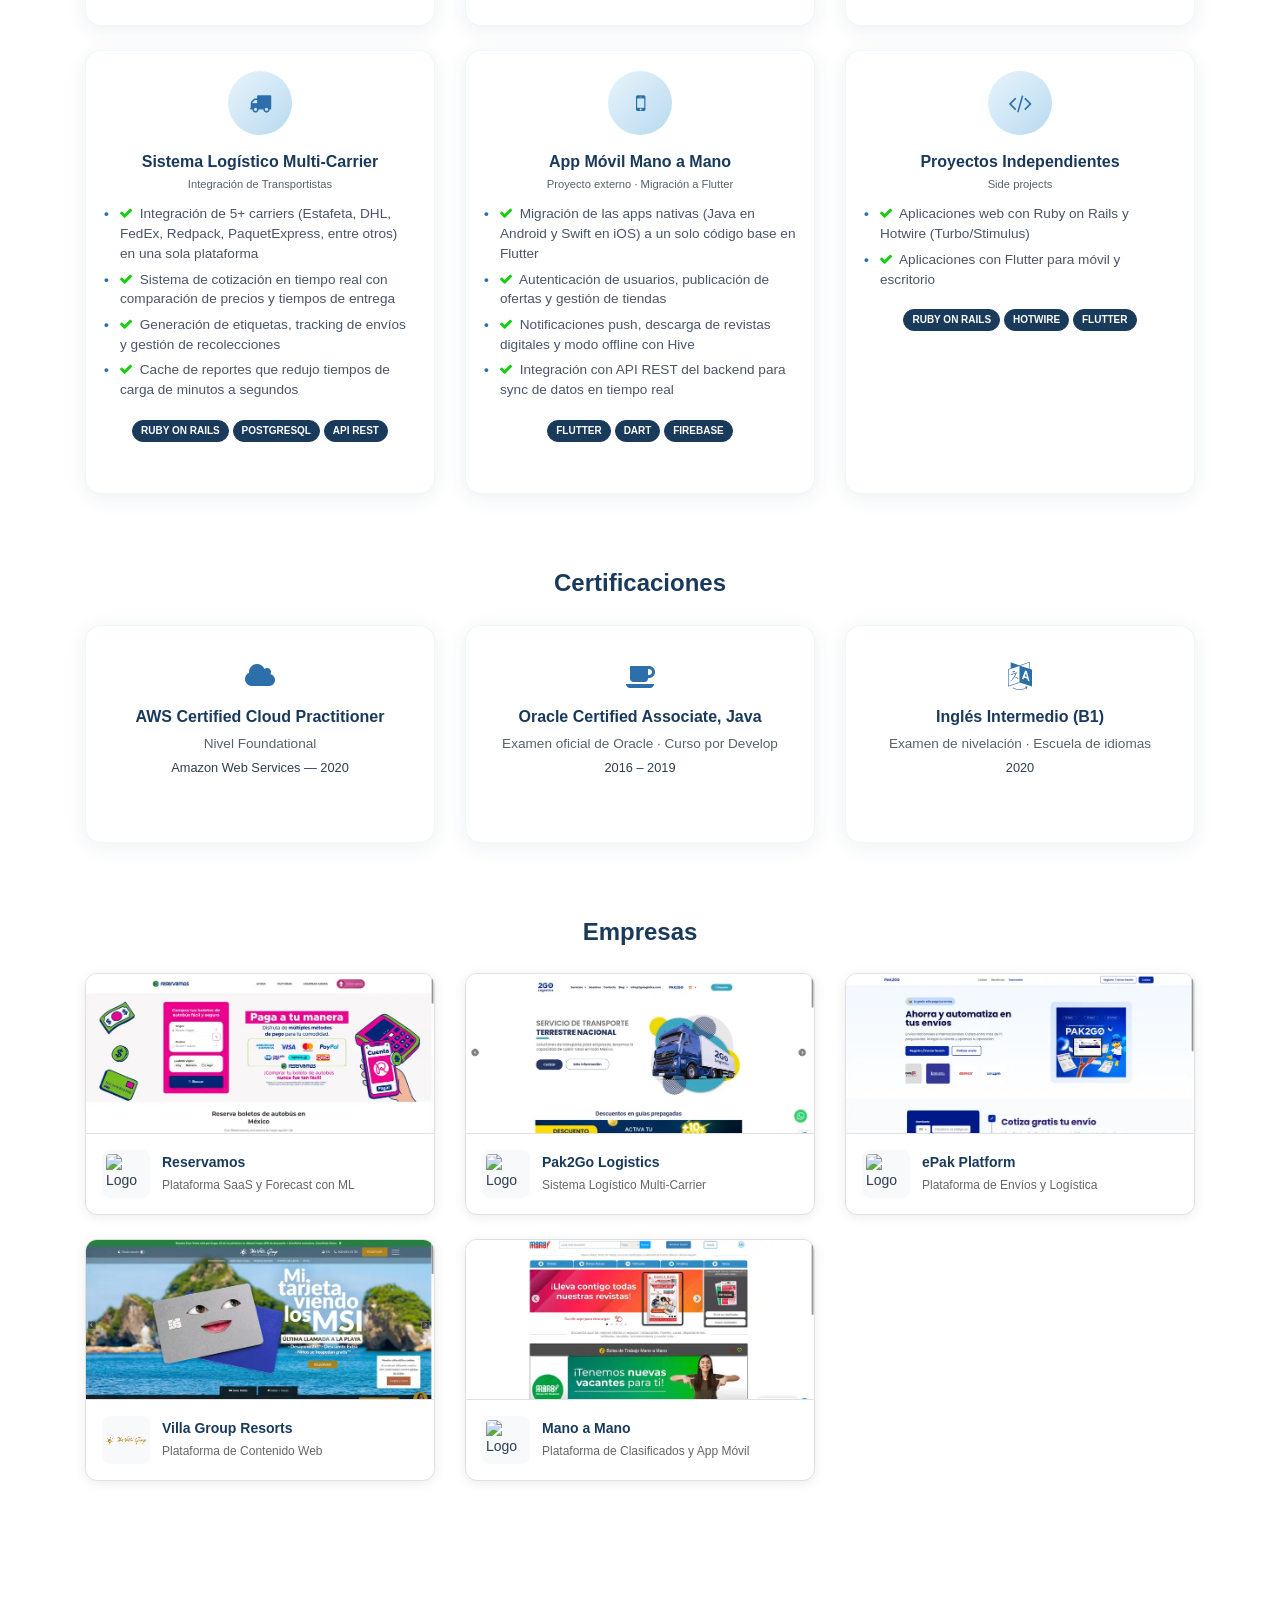
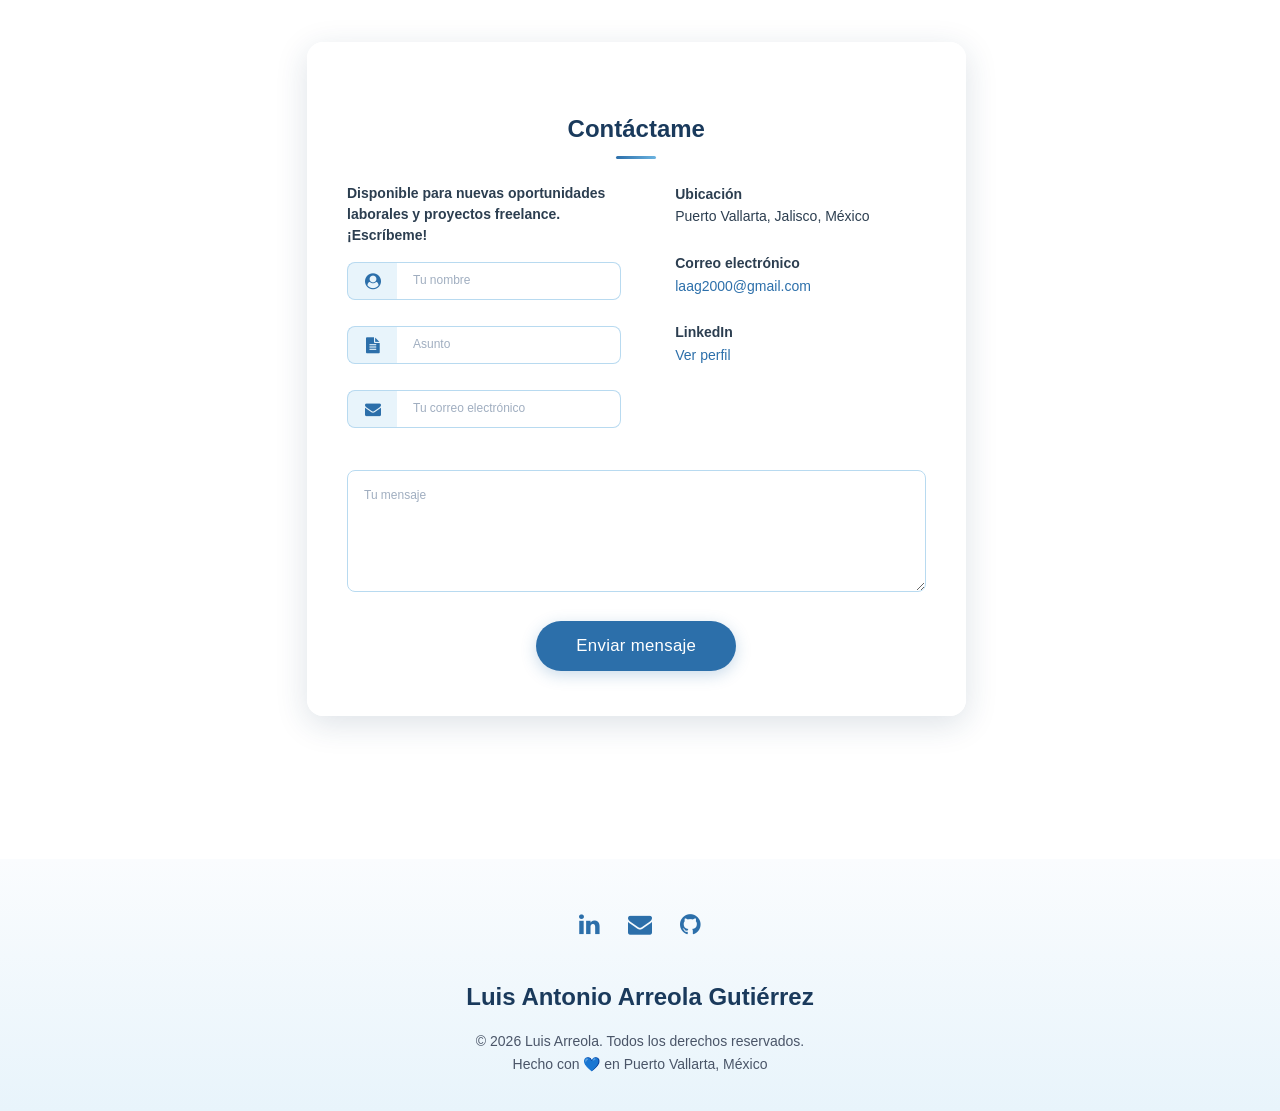
==== commit 8f60d8dc: "Add English version, professional skills section and sync READMEs - Add en/index.html with ES/EN swi" ====
--- a/index.html
+++ b/index.html
@@ -12,6 +12,9 @@
   <meta name="author" content="Luis Antonio Arreola Gutiérrez">
   <meta name="robots" content="index, follow">
   <link rel="canonical" href="https://www.laag.dev/">
+  <link rel="alternate" hreflang="es" href="https://www.laag.dev/">
+  <link rel="alternate" hreflang="en" href="https://www.laag.dev/en/">
+  <link rel="alternate" hreflang="x-default" href="https://www.laag.dev/">
 
   <!-- Preconnect for Performance -->
   <link rel="preconnect" href="https://cdn.jsdelivr.net">
@@ -109,6 +112,7 @@
               <li class="nav-item"><a class="nav-link smooth-scroll" href="#proyectos">Proyectos</a></li>
               <li class="nav-item"><a class="nav-link smooth-scroll" href="#certificaciones">Certificaciones</a></li>
               <li class="nav-item"><a class="nav-link smooth-scroll" href="#contacto">Contacto</a></li>
+              <li class="nav-item"><a class="nav-link" href="en/" hreflang="en" lang="en" aria-label="View in English">EN</a></li>
             </ul>
           </div>
         </div>
@@ -428,6 +432,68 @@
               </div>
             </div>
           </div>
+
+          <!-- Habilidades Profesionales -->
+          <h2 class="h5 text-center mb-4 title otras-tec-title">Habilidades Profesionales</h2>
+          <div class="row">
+            <div class="col-md-6 mb-3">
+              <div class="card tech-card pro-skill-card h-100">
+                <div class="card-body">
+                  <h3 class="h6"><i class="fa fa-sitemap mr-2" aria-hidden="true"></i>Desarrollo y Arquitectura</h3>
+                  <ul class="text-left small">
+                    <li><i class="fa fa-check text-success mr-1" aria-hidden="true"></i> <strong>AI Tooling para agentes de IA</strong> (Claude Code, Cursor, Codex) y desarrollo asistido por IA con OpenSpec</li>
+                    <li><i class="fa fa-check text-success mr-1" aria-hidden="true"></i> Diseño de plataformas SaaS escalables con Ruby on Rails</li>
+                    <li><i class="fa fa-check text-success mr-1" aria-hidden="true"></i> Adaptación rápida a distintos stacks: Elixir/Phoenix, Python/Django, WordPress</li>
+                    <li><i class="fa fa-check text-success mr-1" aria-hidden="true"></i> Optimización de rendimiento: cache, jobs en background y procesamiento asíncrono</li>
+                    <li><i class="fa fa-check text-success mr-1" aria-hidden="true"></i> Interfaces dinámicas con Hotwire (Turbo/Stimulus) y maquetación responsive</li>
+                    <li><i class="fa fa-check text-success mr-1" aria-hidden="true"></i> Desarrollo de APIs RESTful e integraciones con servicios externos</li>
+                    <li><i class="fa fa-check text-success mr-1" aria-hidden="true"></i> Sistemas de autenticación multi-tenant y white-label</li>
+                  </ul>
+                </div>
+              </div>
+            </div>
+            <div class="col-md-6 mb-3">
+              <div class="card tech-card pro-skill-card h-100">
+                <div class="card-body">
+                  <h3 class="h6"><i class="fa fa-users mr-2" aria-hidden="true"></i>Trabajo en Equipo y Procesos</h3>
+                  <ul class="text-left small">
+                    <li><i class="fa fa-check text-success mr-1" aria-hidden="true"></i> Mentoría y coordinación de desarrolladores y diseñadores</li>
+                    <li><i class="fa fa-check text-success mr-1" aria-hidden="true"></i> Revisión de código y aseguramiento de calidad</li>
+                    <li><i class="fa fa-check text-success mr-1" aria-hidden="true"></i> Metodologías ágiles (Scrum) y gestión de sprints</li>
+                    <li><i class="fa fa-check text-success mr-1" aria-hidden="true"></i> Control de versiones con Git y flujos de trabajo colaborativos</li>
+                    <li><i class="fa fa-check text-success mr-1" aria-hidden="true"></i> Comunicación efectiva con equipos interdepartamentales</li>
+                    <li><i class="fa fa-check text-success mr-1" aria-hidden="true"></i> Resolución proactiva de problemas y búsqueda de mejoras</li>
+                  </ul>
+                </div>
+              </div>
+            </div>
+            <div class="col-md-6 mb-3">
+              <div class="card tech-card pro-skill-card h-100">
+                <div class="card-body">
+                  <h3 class="h6"><i class="fa fa-bar-chart mr-2" aria-hidden="true"></i>Datos y Análisis</h3>
+                  <ul class="text-left small">
+                    <li><i class="fa fa-check text-success mr-1" aria-hidden="true"></i> Forecast de ventas entrenando modelos de predicción con datos históricos</li>
+                    <li><i class="fa fa-check text-success mr-1" aria-hidden="true"></i> SQL avanzado y dbt para extraer datos sin afectar la operación diaria</li>
+                    <li><i class="fa fa-check text-success mr-1" aria-hidden="true"></i> Tracking de eventos y comportamiento de usuarios con Mixpanel</li>
+                    <li><i class="fa fa-check text-success mr-1" aria-hidden="true"></i> Toma de decisiones basada en datos</li>
+                  </ul>
+                </div>
+              </div>
+            </div>
+            <div class="col-md-6 mb-3">
+              <div class="card tech-card pro-skill-card h-100">
+                <div class="card-body">
+                  <h3 class="h6"><i class="fa fa-server mr-2" aria-hidden="true"></i>Infraestructura y Seguridad</h3>
+                  <ul class="text-left small">
+                    <li><i class="fa fa-check text-success mr-1" aria-hidden="true"></i> Configuración de servidores Nginx y reverse proxies</li>
+                    <li><i class="fa fa-check text-success mr-1" aria-hidden="true"></i> Implementación de pruebas E2E automatizadas con Playwright</li>
+                    <li><i class="fa fa-check text-success mr-1" aria-hidden="true"></i> Despliegue continuo (CI/CD) con Docker</li>
+                    <li><i class="fa fa-check text-success mr-1" aria-hidden="true"></i> SEO técnico y optimización de rendimiento web</li>
+                  </ul>
+                </div>
+              </div>
+            </div>
+          </div>
         </div>
       </section>
 
@@ -482,7 +548,10 @@
                     <span class="badge"><img src="https://cdn.simpleicons.org/wordpress/21759B" alt="WordPress" class="tech-icon" />WordPress</span>
                     <span class="badge"><img src="images/tech/react.svg" alt="React" class="tech-icon" />React/TypeScript</span>
                     <span class="badge"><img src="images/tech/postgresql.svg" alt="PostgreSQL" class="tech-icon" />PostgreSQL</span>
+                    <span class="badge">dbt</span>
+                    <span class="badge"><img src="https://cdn.simpleicons.org/mixpanel/7856FF" alt="Mixpanel" class="tech-icon" />Mixpanel</span>
                     <span class="badge"><img src="images/tech/paypal.svg" alt="PayPal" class="tech-icon" />PayPal/Adyen</span>
+                    <span class="badge">Playwright</span>
                     <span class="badge"><img src="images/tech/docker.svg" alt="Docker" class="tech-icon" />Docker</span>
                     <span class="badge"><img src="images/tech/git.svg" alt="Git" class="tech-icon" />Git</span>
                   </div>
@@ -819,6 +888,7 @@
                     <span class="badge badge-primary">Ruby on Rails</span>
                     <span class="badge badge-primary">MySQL</span>
                     <span class="badge badge-primary">AWS S3</span>
+                    <span class="badge badge-primary">ElasticSearch</span>
                   </div>
                 </div>
               </div>
--- a/css/overrides.css
+++ b/css/overrides.css
@@ -1 +1 @@
-@font-face{font-family:ForkAwesome;font-display:swap}body{font-family:-apple-system,BlinkMacSystemFont,'Segoe UI',Roboto,'Helvetica Neue',Arial,sans-serif!important;color:#2c3e50;-webkit-font-smoothing:antialiased;-moz-osx-font-smoothing:grayscale}.h1,.h2,.h3,.h4,.h5,.h6,.title,h1,h2,h3,h4,h5,h6{font-family:-apple-system,BlinkMacSystemFont,'Segoe UI',Roboto,'Helvetica Neue',Arial,sans-serif!important;color:#1a3a5c}.skip-link{position:absolute;top:-100%;left:50%;transform:translateX(-50%);background:#2c6faa;color:#fff;padding:12px 24px;z-index:100000;border-radius:0 0 8px 8px;font-weight:600;text-decoration:none;transition:top .3s ease}.skip-link:focus{top:0;color:#fff;outline:3px solid #6bb3e0;outline-offset:2px}.sr-only{position:absolute;width:1px;height:1px;padding:0;margin:-1px;overflow:hidden;clip:rect(0,0,0,0);white-space:nowrap;border:0}:focus-visible{outline:3px solid #3d8fd4;outline-offset:2px}.bg-primary{background-color:#2c6faa!important}.text-primary{color:#2c6faa!important}.btn-primary{background-color:#2c6faa!important;border-color:#2c6faa!important;color:#fff!important;border-radius:30px;padding:10px 28px;font-weight:500;letter-spacing:.3px;transition:all .35s cubic-bezier(.4, 0, .2, 1);box-shadow:0 4px 15px rgba(44,111,170,.25)}.btn-primary:focus,.btn-primary:hover{background-color:#3d8fd4!important;border-color:#3d8fd4!important;box-shadow:0 6px 22px rgba(44,111,170,.35);transform:translateY(-2px)}.btn-primary:active{background-color:#1a3a5c!important;border-color:#1a3a5c!important;transform:translateY(0)}.btn-default{border-color:rgba(255,255,255,.5)!important;color:#fff!important;transition:all .3s ease}.btn-default:hover{background-color:rgba(255,255,255,.15)!important;border-color:#fff!important;transform:translateY(-3px)}.navbar.bg-primary{background-color:rgba(26,58,92,.95)!important;backdrop-filter:blur(10px);-webkit-backdrop-filter:blur(10px);box-shadow:0 2px 20px rgba(26,58,92,.15)}.navbar-brand{font-family:-apple-system,BlinkMacSystemFont,'Segoe UI',Roboto,'Helvetica Neue',Arial,sans-serif!important;font-weight:700!important;font-size:1.3rem!important;letter-spacing:.5px}.nav-link{font-family:-apple-system,BlinkMacSystemFont,'Segoe UI',Roboto,'Helvetica Neue',Arial,sans-serif!important;font-weight:500!important;letter-spacing:.3px;transition:color .3s ease,opacity .3s ease}.nav-link:hover{opacity:.85}.page-header[filter-color=blue]:after{background:rgba(26,58,92,.55);content:"";display:block;height:100%;left:0;position:absolute;top:0;width:100%;z-index:1}.page-header-image{background-size:cover;background-position:center center}.page-header .container{z-index:2}.content-center .h2.title,.content-center .title{color:#fff!important;font-weight:700;text-shadow:0 2px 10px rgba(0,0,0,.2)}.content-center h1.h2.title{font-size:2.5em;margin:0;padding:0}.content-center .category{font-weight:300;text-shadow:0 1px 5px rgba(0,0,0,.15)}.content-center h2.category{font-size:inherit;margin:0;padding:0;text-transform:uppercase;font-weight:300}@keyframes pulsate{0%{transform:scale(1);opacity:0}50%{opacity:1}100%{transform:scale(1.3);opacity:0}}.cc-profile-image a{display:inline-block;position:relative}.cc-profile-image a:before{content:""!important;display:block;position:absolute;top:0;left:0;width:100%!important;height:100%!important;border:10px solid rgba(44,111,170,.6)!important;border-radius:50%!important;animation:pulsate 2s ease-out infinite!important;z-index:9998!important;box-sizing:border-box}.cc-profile-image img{position:relative!important;z-index:9999!important;border:5px solid rgba(255,255,255,.2)!important;box-shadow:0 8px 30px rgba(26,58,92,.3);object-fit:cover}.cc-profile-image a:hover img{box-shadow:0 12px 40px rgba(26,58,92,.45)}.card{border:none;border-radius:16px;box-shadow:0 4px 20px rgba(26,58,92,.08);transition:transform .3s ease,box-shadow .3s ease;overflow:hidden}.card:hover{box-shadow:0 8px 35px rgba(26,58,92,.12)}.card-body .title{color:#1a3a5c!important;font-weight:600;position:relative;padding-bottom:12px}.card-body .title:after{content:'';position:absolute;bottom:0;left:0;width:40px;height:3px;background:linear-gradient(90deg,#2c6faa,#6bb3e0);border-radius:2px}.text-center .title:after,.text-center.title:after{left:50%;transform:translateX(-50%)}.section{padding:48px 0}section[id]{scroll-margin-top:80px}.section .title.mb-4{margin-bottom:1.5rem!important}.section+.section{padding-top:0}.section .container>.title:first-child,.section .container>h2:first-child{margin-top:0}.page-header .section{padding:20px 0}#sobre-mi .card{background:linear-gradient(135deg,#fafcfe 0,#e8f4fb 100%)}.skills-grid{display:grid;grid-template-columns:repeat(auto-fit,minmax(280px,1fr));gap:12px}.skill-item{display:flex;align-items:center;justify-content:space-between;gap:12px;background:linear-gradient(135deg,#fafcfe 0,#e8f4fb 100%);border:1px solid rgba(44,111,170,.08);border-left:3px solid #2c6faa;border-radius:10px;padding:12px 16px;transition:all .25s ease}.skill-item:hover{transform:translateY(-2px);box-shadow:0 4px 14px rgba(26,58,92,.08);border-left-color:#3d8fd4;border-color:rgba(44,111,170,.15)}.skill-name{font-family:-apple-system,BlinkMacSystemFont,'Segoe UI',Roboto,'Helvetica Neue',Arial,sans-serif;font-weight:600;font-size:.95rem;color:#1a3a5c;line-height:1.3}.skill-level{font-family:-apple-system,BlinkMacSystemFont,'Segoe UI',Roboto,'Helvetica Neue',Arial,sans-serif;font-size:.72rem;font-weight:700;letter-spacing:.4px;text-transform:uppercase;padding:4px 10px;border-radius:20px;white-space:nowrap;flex-shrink:0}.skill-level.level-experto{background:linear-gradient(135deg,#1a3a5c,#2c6faa);color:#fff}.skill-level.level-avanzado{background:linear-gradient(135deg,#2c6faa,#3d8fd4);color:#fff}.skill-level.level-intermedio{background:#e8f4fb;color:#1a3a5c;border:1px solid #b8daf0}.skill-level.level-basico{background:#fff;color:#5a6b7d;border:1px dashed #b8daf0}.otras-tec-title{margin-top:32px!important}.tech-card{background:linear-gradient(135deg,#e8f4fb 0,#fafcfe 100%);border-radius:16px;transition:all .35s cubic-bezier(.4, 0, .2, 1);border:1px solid rgba(44,111,170,.08)}.tech-card .card-body{padding:18px 15px!important;display:flex;flex-direction:column;align-items:center;justify-content:center}.tech-card i.fa-2x{font-size:2.4rem!important;margin-bottom:14px!important}.tech-card:hover{transform:translateY(-4px);box-shadow:0 8px 25px rgba(44,111,170,.15);border-color:rgba(44,111,170,.2)}.tech-card i{color:#2c6faa;transition:color .3s ease,transform .3s ease}.tech-card:hover i{color:#3d8fd4;transform:scale(1.1)}.tech-card .h6,.tech-card h3{color:#1a3a5c;font-weight:600;margin-bottom:2px;font-size:.85rem}.tech-card .small{font-size:.78rem;margin-bottom:0}.tech-icon-lg{width:40px;height:40px;object-fit:contain;transition:transform .3s ease}.tech-card:hover .tech-icon-lg{transform:scale(1.1)}.cc-experience{padding-top:0}.cc-experience .bg-primary{background:linear-gradient(135deg,#1a3a5c,#2c6faa)!important;border-radius:16px 0 0 16px;display:flex;align-items:stretch}.cc-experience .card .row{align-items:stretch}.cc-experience .cc-experience-header{padding:25px 15px!important;display:flex;flex-direction:column;justify-content:center;min-height:100%}.cc-experience .cc-experience-header p{color:rgba(255,255,255,.85);font-size:.95rem;margin-bottom:5px;font-weight:500}.cc-experience .card-body.cc-experience-header .h5{color:#fff;font-weight:700;margin-bottom:0}.cc-experience .card{margin-bottom:16px;border-radius:16px}.cc-experience .card-body .h5{color:#1a3a5c;font-weight:600;margin-bottom:6px}.cc-experience .col-md-9>.card-body{padding:20px 25px!important}.experience-list{list-style:none;padding-left:0;margin:12px 0}.experience-list li{padding:5px 0 5px 22px;position:relative;color:#4a5568;font-size:14px;line-height:1.6}.experience-list li:before{content:'▸';position:absolute;left:0;color:#2c6faa;font-weight:700}.tech-tags{display:flex;flex-wrap:wrap;gap:6px;margin-top:12px}.tech-tags .badge{background:linear-gradient(135deg,#e8f4fb,#d0e8f5);color:#1a3a5c;font-weight:500;font-size:12px;padding:5px 12px;border-radius:20px;border:1px solid rgba(44,111,170,.15);transition:all .25s ease;display:inline-flex;align-items:center;gap:6px}.tech-tags .badge .tech-icon{width:14px;height:14px;object-fit:contain}.tech-tags .badge:hover{background:linear-gradient(135deg,#2c6faa,#3d8fd4);color:#fff;transform:translateY(-1px);box-shadow:0 3px 10px rgba(44,111,170,.25)}.cc-education .bg-primary{background:linear-gradient(135deg,#1a3a5c,#2c6faa)!important;border-radius:16px 0 0 16px;display:flex;align-items:stretch}.cc-education .card .row{align-items:stretch}.cc-education .cc-education-header{padding:25px 15px!important;display:flex;flex-direction:column;justify-content:center;min-height:100%}.cc-education .cc-education-header p{color:rgba(255,255,255,.85);font-size:.95rem;margin-bottom:5px;font-weight:500}.cc-education .card-body.cc-education-header .h5{color:#fff;font-weight:700;margin-bottom:0}.cc-education .category{color:#1a3a5c!important;font-weight:500}.project-card{background:#fff;border-radius:16px;border:1px solid rgba(44,111,170,.06);transition:all .35s cubic-bezier(.4, 0, .2, 1)}.project-card .card-body{padding:20px 18px!important;display:flex;flex-direction:column;align-items:center}.project-card:hover{transform:translateY(-6px);box-shadow:0 12px 30px rgba(44,111,170,.15)}.project-icon{width:64px;height:64px;border-radius:50%;background:linear-gradient(135deg,#e8f4fb,#b8daf0);display:inline-flex;align-items:center;justify-content:center;transition:all .3s ease}.project-card:hover .project-icon{background:linear-gradient(135deg,#2c6faa,#3d8fd4)}.project-icon i{color:#2c6faa;transition:color .3s ease;font-size:1.6em!important}.project-card:hover .project-icon i{color:#fff}.project-card .h5,.project-card h3{color:#1a3a5c;font-weight:600;font-size:1rem;margin-bottom:2px}.project-card .text-muted{margin-bottom:8px}.project-card ul{list-style:none;padding-left:0;margin-bottom:0;width:100%}.project-card ul li{padding:3px 0 3px 16px;position:relative;color:#4a5568;line-height:1.45;font-size:.85rem}.project-card ul li:before{content:'•';position:absolute;left:0;color:#2c6faa;font-weight:700}.cert-card{background:#fff;border:1px solid rgba(44,111,170,.06);border-radius:16px;transition:all .35s cubic-bezier(.4, 0, .2, 1)}.cert-card .card-body{padding:20px 15px!important;display:flex;flex-direction:column;align-items:center;justify-content:center}.cert-card i.fa-3x{font-size:2em!important}.cert-card:hover{transform:translateY(-4px);box-shadow:0 8px 25px rgba(44,111,170,.15)}.cert-icon{color:#2c6faa!important;transition:transform .3s ease}.cert-card:hover .cert-icon{transform:scale(1.1);color:#3d8fd4!important}.cert-card .h5,.cert-card h3{color:#1a3a5c;font-weight:600;font-size:1rem;margin-bottom:4px}.cert-card .text-muted{margin-bottom:4px;font-size:.85rem}.cert-card .small{font-size:.8rem;margin-bottom:0}.soft-skills-list{list-style:none;padding-left:0}.soft-skills-list li{padding:8px 0;color:#2c3e50;font-size:15px;display:flex;align-items:flex-start;gap:10px}.soft-skills-list li i{color:#2c6faa;margin-top:3px;flex-shrink:0}.cc-contact-information{position:relative;overflow:hidden;min-height:400px}.cc-contact-information .map-background{position:absolute;top:0;left:0;width:100%;height:100%;z-index:0;border:none;pointer-events:none;filter:saturate(.7) brightness(1.05)}.cc-contact-information .container{position:relative;z-index:2}.cc-contact-information .card{background:rgba(255,255,255,.95);backdrop-filter:blur(12px);-webkit-backdrop-filter:blur(12px);box-shadow:0 8px 32px rgba(26,58,92,.15)}.cc-contact-information .card .title{color:#1a3a5c!important}.cc-contact .card-body a{color:#2c6faa;text-decoration:none;transition:color .3s ease}.cc-contact .card-body a:hover{color:#3d8fd4}.form-control{border:1px solid #b8daf0;border-radius:8px;transition:border-color .3s ease,box-shadow .3s ease;font-family:-apple-system,BlinkMacSystemFont,'Segoe UI',Roboto,'Helvetica Neue',Arial,sans-serif;color:#2c3e50}.form-control::placeholder{color:#a0aec0;opacity:1}.form-control:focus{border-color:#2c6faa;box-shadow:0 0 0 3px rgba(44,111,170,.15);outline:0}.text-danger{color:#dc3545!important}.alert{position:relative;padding:12px 16px;margin-bottom:16px;border:1px solid transparent;border-radius:8px;font-size:.9rem}.alert-success{color:#155724;background-color:#d4edda;border-color:#c3e6cb}.alert-danger{color:#721c24;background-color:#f8d7da;border-color:#f5c6cb}textarea.form-control{border:1px solid #b8daf0!important;border-radius:8px!important;padding:12px 16px!important;resize:vertical;background-color:transparent}textarea.form-control:focus{border-color:#2c6faa!important}.input-group-addon{background:#e8f4fb;border:1px solid #b8daf0;border-right:none;color:#2c6faa;border-radius:8px 0 0 8px;padding:10px 16px!important;display:flex;align-items:center;justify-content:center}.footer{background:linear-gradient(180deg,#fafcfe,#e8f4fb);padding:40px 0 20px}.footer .btn-link{color:#2c6faa!important;transition:all .3s ease}.footer .btn-link:hover{color:#3d8fd4!important;transform:translateY(-3px)}.footer .title{color:#1a3a5c!important;font-weight:700}.footer .text-muted{color:#4a5568!important}.tech-card .text-muted{color:#5a6268!important}.text-muted{color:#5a6268!important}.badge-primary{background-color:#1a3a5c!important;border-color:#1a3a5c!important;color:#fff!important}a{color:#2c6faa;transition:color .3s ease}a:hover{color:#3d8fd4;text-decoration:none}.section .title{position:relative}@media (max-width:768px){.cc-education .bg-primary,.cc-experience .bg-primary{border-radius:16px 16px 0 0}.cc-education .cc-education-header,.cc-experience .cc-experience-header{padding:20px!important}.content-center .h2.title{font-size:1.6rem}.content-center .category{font-size:.9rem}.cert-card,.project-card,.tech-card{margin-bottom:16px}.section{padding:36px 0}.section+.section{padding-top:0}}@media (max-width:576px){.section{padding:28px 0}.section+.section{padding-top:0}.card-body{padding:20px 16px}.section .title.mb-4{margin-bottom:1.25rem!important}}html{scroll-behavior:smooth}::selection{background:rgba(44,111,170,.2);color:#1a3a5c}::-moz-selection{background:rgba(44,111,170,.2);color:#1a3a5c}::-webkit-scrollbar{width:8px}::-webkit-scrollbar-track{background:#e8f4fb}::-webkit-scrollbar-thumb{background:#b8daf0;border-radius:4px}::-webkit-scrollbar-thumb:hover{background:#2c6faa}@media (prefers-reduced-motion:reduce){*,::after,::before{animation-duration:0s!important;animation-iteration-count:1!important;transition-duration:0s!important;scroll-behavior:auto!important}}.page-header-image{background-image:url('images/header-bg.webp')}@supports not (background-image:url('images/header-bg.webp')){.page-header-image{background-image:url('images/header-bg.png')!important}}.client-card{display:block;border:1px solid #e0e0e0;border-radius:12px;overflow:hidden;background:#fff;box-shadow:0 2px 12px rgba(0,0,0,.08);transition:transform .3s ease,box-shadow .3s ease;text-decoration:none;color:inherit}.client-card:hover{transform:translateY(-4px);box-shadow:0 8px 24px rgba(0,0,0,.12);text-decoration:none;color:inherit}.client-card picture{display:block}.client-screenshot{width:100%;height:160px;object-fit:cover;object-position:top;border-bottom:1px solid #e0e0e0;display:block}.client-info{display:flex;align-items:center;gap:12px;padding:16px}.client-logo{width:48px;height:48px;object-fit:contain;border-radius:8px;background:#f8f9fa;padding:4px}.client-title{font-size:14px;font-weight:600;margin:0 0 4px 0;color:#1a3a5c}.client-desc{font-size:12px;color:#666;margin:0}.btn-site{display:inline-flex;align-items:center;gap:6px;padding:8px 16px;font-size:13px;font-weight:500;color:#2c6faa;background:linear-gradient(135deg,#e8f4fb 0,#f0f7fc 100%);border:1px solid #b8daf0;border-radius:8px;text-decoration:none;transition:all .2s ease}.btn-site:hover{color:#1a3a5c;background:linear-gradient(135deg,#d4eaf5 0,#e4f0f8 100%);border-color:#6bb3e0;transform:translateY(-1px);box-shadow:0 2px 8px rgba(44,111,170,.15);text-decoration:none}.btn-site i{font-size:12px}.contact-card-body{padding:2.5rem}.submit-contact-btn{padding:14px 40px;font-size:1.05rem;min-width:200px}@media (max-width:991.98px){.sidebar-collapse .navbar-collapse{background:#1a3a5c!important}.sidebar-collapse .navbar-collapse:before{content:none!important;background:#1a3a5c!important}.sidebar-collapse .navbar-collapse .navbar-nav .nav-link:not(.btn){color:#fff!important;background:#2c6faa;border:1px solid #3d8fd4;border-radius:10px;padding:.65rem 1.1rem!important;margin:0 1.2rem .65rem!important;transition:background-color .25s ease,color .25s ease,border-color .25s ease}.sidebar-collapse .navbar-collapse .navbar-nav .nav-link:not(.btn):hover{color:#fff!important;background:#3d8fd4;border-color:#6bb3e0}.sidebar-collapse .nav-open .navbar-collapse{background:#1a3a5c!important}}.page-header{background:linear-gradient(135deg,rgba(26,58,92,.68),rgba(44,111,170,.5))}+@font-face{font-family:ForkAwesome;font-display:swap}body{font-family:-apple-system,BlinkMacSystemFont,'Segoe UI',Roboto,'Helvetica Neue',Arial,sans-serif!important;color:#2c3e50;-webkit-font-smoothing:antialiased;-moz-osx-font-smoothing:grayscale}.h1,.h2,.h3,.h4,.h5,.h6,.title,h1,h2,h3,h4,h5,h6{font-family:-apple-system,BlinkMacSystemFont,'Segoe UI',Roboto,'Helvetica Neue',Arial,sans-serif!important;color:#1a3a5c}.skip-link{position:absolute;top:-100%;left:50%;transform:translateX(-50%);background:#2c6faa;color:#fff;padding:12px 24px;z-index:100000;border-radius:0 0 8px 8px;font-weight:600;text-decoration:none;transition:top .3s ease}.skip-link:focus{top:0;color:#fff;outline:3px solid #6bb3e0;outline-offset:2px}.sr-only{position:absolute;width:1px;height:1px;padding:0;margin:-1px;overflow:hidden;clip:rect(0,0,0,0);white-space:nowrap;border:0}:focus-visible{outline:3px solid #3d8fd4;outline-offset:2px}.bg-primary{background-color:#2c6faa!important}.text-primary{color:#2c6faa!important}.btn-primary{background-color:#2c6faa!important;border-color:#2c6faa!important;color:#fff!important;border-radius:30px;padding:10px 28px;font-weight:500;letter-spacing:.3px;transition:all .35s cubic-bezier(.4, 0, .2, 1);box-shadow:0 4px 15px rgba(44,111,170,.25)}.btn-primary:focus,.btn-primary:hover{background-color:#3d8fd4!important;border-color:#3d8fd4!important;box-shadow:0 6px 22px rgba(44,111,170,.35);transform:translateY(-2px)}.btn-primary:active{background-color:#1a3a5c!important;border-color:#1a3a5c!important;transform:translateY(0)}.btn-default{border-color:rgba(255,255,255,.5)!important;color:#fff!important;transition:all .3s ease}.btn-default:hover{background-color:rgba(255,255,255,.15)!important;border-color:#fff!important;transform:translateY(-3px)}.navbar.bg-primary{background-color:rgba(26,58,92,.95)!important;backdrop-filter:blur(10px);-webkit-backdrop-filter:blur(10px);box-shadow:0 2px 20px rgba(26,58,92,.15)}.navbar-brand{font-family:-apple-system,BlinkMacSystemFont,'Segoe UI',Roboto,'Helvetica Neue',Arial,sans-serif!important;font-weight:700!important;font-size:1.3rem!important;letter-spacing:.5px}.nav-link{font-family:-apple-system,BlinkMacSystemFont,'Segoe UI',Roboto,'Helvetica Neue',Arial,sans-serif!important;font-weight:500!important;letter-spacing:.3px;transition:color .3s ease,opacity .3s ease}.nav-link:hover{opacity:.85}.page-header[filter-color=blue]:after{background:rgba(26,58,92,.55);content:"";display:block;height:100%;left:0;position:absolute;top:0;width:100%;z-index:1}.page-header-image{background-size:cover;background-position:center center}.page-header .container{z-index:2}.content-center .h2.title,.content-center .title{color:#fff!important;font-weight:700;text-shadow:0 2px 10px rgba(0,0,0,.2)}.content-center h1.h2.title{font-size:2.5em;margin:0;padding:0}.content-center .category{font-weight:300;text-shadow:0 1px 5px rgba(0,0,0,.15)}.content-center h2.category{font-size:inherit;margin:0;padding:0;text-transform:uppercase;font-weight:300}@keyframes pulsate{0%{transform:scale(1);opacity:0}50%{opacity:1}100%{transform:scale(1.3);opacity:0}}.cc-profile-image a{display:inline-block;position:relative}.cc-profile-image a:before{content:""!important;display:block;position:absolute;top:0;left:0;width:100%!important;height:100%!important;border:10px solid rgba(44,111,170,.6)!important;border-radius:50%!important;animation:pulsate 2s ease-out infinite!important;z-index:9998!important;box-sizing:border-box}.cc-profile-image img{position:relative!important;z-index:9999!important;border:5px solid rgba(255,255,255,.2)!important;box-shadow:0 8px 30px rgba(26,58,92,.3);object-fit:cover}.cc-profile-image a:hover img{box-shadow:0 12px 40px rgba(26,58,92,.45)}.card{border:none;border-radius:16px;box-shadow:0 4px 20px rgba(26,58,92,.08);transition:transform .3s ease,box-shadow .3s ease;overflow:hidden}.card:hover{box-shadow:0 8px 35px rgba(26,58,92,.12)}.card-body .title{color:#1a3a5c!important;font-weight:600;position:relative;padding-bottom:12px}.card-body .title:after{content:'';position:absolute;bottom:0;left:0;width:40px;height:3px;background:linear-gradient(90deg,#2c6faa,#6bb3e0);border-radius:2px}.text-center .title:after,.text-center.title:after{left:50%;transform:translateX(-50%)}.section{padding:48px 0}section[id]{scroll-margin-top:80px}.section .title.mb-4{margin-bottom:1.5rem!important}.section+.section{padding-top:0}.section .container>.title:first-child,.section .container>h2:first-child{margin-top:0}.page-header .section{padding:20px 0}#sobre-mi .card{background:linear-gradient(135deg,#fafcfe 0,#e8f4fb 100%)}.skills-grid{display:grid;grid-template-columns:repeat(auto-fit,minmax(280px,1fr));gap:12px}.skill-item{display:flex;align-items:center;justify-content:space-between;gap:12px;background:linear-gradient(135deg,#fafcfe 0,#e8f4fb 100%);border:1px solid rgba(44,111,170,.08);border-left:3px solid #2c6faa;border-radius:10px;padding:12px 16px;transition:all .25s ease}.skill-item:hover{transform:translateY(-2px);box-shadow:0 4px 14px rgba(26,58,92,.08);border-left-color:#3d8fd4;border-color:rgba(44,111,170,.15)}.skill-name{font-family:-apple-system,BlinkMacSystemFont,'Segoe UI',Roboto,'Helvetica Neue',Arial,sans-serif;font-weight:600;font-size:.95rem;color:#1a3a5c;line-height:1.3}.skill-level{font-family:-apple-system,BlinkMacSystemFont,'Segoe UI',Roboto,'Helvetica Neue',Arial,sans-serif;font-size:.72rem;font-weight:700;letter-spacing:.4px;text-transform:uppercase;padding:4px 10px;border-radius:20px;white-space:nowrap;flex-shrink:0}.skill-level.level-experto{background:linear-gradient(135deg,#1a3a5c,#2c6faa);color:#fff}.skill-level.level-avanzado{background:linear-gradient(135deg,#2c6faa,#3d8fd4);color:#fff}.skill-level.level-intermedio{background:#e8f4fb;color:#1a3a5c;border:1px solid #b8daf0}.skill-level.level-basico{background:#fff;color:#5a6b7d;border:1px dashed #b8daf0}.otras-tec-title{margin-top:32px!important}.tech-card{background:linear-gradient(135deg,#e8f4fb 0,#fafcfe 100%);border-radius:16px;transition:all .35s cubic-bezier(.4, 0, .2, 1);border:1px solid rgba(44,111,170,.08)}.tech-card .card-body{padding:18px 15px!important;display:flex;flex-direction:column;align-items:center;justify-content:center}.tech-card i.fa-2x{font-size:2.4rem!important;margin-bottom:14px!important}.tech-card:hover{transform:translateY(-4px);box-shadow:0 8px 25px rgba(44,111,170,.15);border-color:rgba(44,111,170,.2)}.tech-card i{color:#2c6faa;transition:color .3s ease,transform .3s ease}.tech-card:hover i{color:#3d8fd4;transform:scale(1.1)}.tech-card .h6,.tech-card h3{color:#1a3a5c;font-weight:600;margin-bottom:2px;font-size:.85rem}.tech-card .small{font-size:.78rem;margin-bottom:0}.tech-icon-lg{width:40px;height:40px;object-fit:contain;transition:transform .3s ease}.tech-card:hover .tech-icon-lg{transform:scale(1.1)}.cc-experience{padding-top:0}.cc-experience .bg-primary{background:linear-gradient(135deg,#1a3a5c,#2c6faa)!important;border-radius:16px 0 0 16px;display:flex;align-items:stretch}.cc-experience .card .row{align-items:stretch}.cc-experience .cc-experience-header{padding:25px 15px!important;display:flex;flex-direction:column;justify-content:center;min-height:100%}.cc-experience .cc-experience-header p{color:rgba(255,255,255,.85);font-size:.95rem;margin-bottom:5px;font-weight:500}.cc-experience .card-body.cc-experience-header .h5{color:#fff;font-weight:700;margin-bottom:0}.cc-experience .card{margin-bottom:16px;border-radius:16px}.cc-experience .card-body .h5{color:#1a3a5c;font-weight:600;margin-bottom:6px}.cc-experience .col-md-9>.card-body{padding:20px 25px!important}.experience-list{list-style:none;padding-left:0;margin:12px 0}.experience-list li{padding:5px 0 5px 22px;position:relative;color:#4a5568;font-size:14px;line-height:1.6}.experience-list li:before{content:'▸';position:absolute;left:0;color:#2c6faa;font-weight:700}.tech-tags{display:flex;flex-wrap:wrap;gap:6px;margin-top:12px}.tech-tags .badge{background:linear-gradient(135deg,#e8f4fb,#d0e8f5);color:#1a3a5c;font-weight:500;font-size:12px;padding:5px 12px;border-radius:20px;border:1px solid rgba(44,111,170,.15);transition:all .25s ease;display:inline-flex;align-items:center;gap:6px}.tech-tags .badge .tech-icon{width:14px;height:14px;object-fit:contain}.tech-tags .badge:hover{background:linear-gradient(135deg,#2c6faa,#3d8fd4);color:#fff;transform:translateY(-1px);box-shadow:0 3px 10px rgba(44,111,170,.25)}.cc-education .bg-primary{background:linear-gradient(135deg,#1a3a5c,#2c6faa)!important;border-radius:16px 0 0 16px;display:flex;align-items:stretch}.cc-education .card .row{align-items:stretch}.cc-education .cc-education-header{padding:25px 15px!important;display:flex;flex-direction:column;justify-content:center;min-height:100%}.cc-education .cc-education-header p{color:rgba(255,255,255,.85);font-size:.95rem;margin-bottom:5px;font-weight:500}.cc-education .card-body.cc-education-header .h5{color:#fff;font-weight:700;margin-bottom:0}.cc-education .category{color:#1a3a5c!important;font-weight:500}.project-card{background:#fff;border-radius:16px;border:1px solid rgba(44,111,170,.06);transition:all .35s cubic-bezier(.4, 0, .2, 1)}.project-card .card-body{padding:20px 18px!important;display:flex;flex-direction:column;align-items:center}.project-card:hover{transform:translateY(-6px);box-shadow:0 12px 30px rgba(44,111,170,.15)}.project-icon{width:64px;height:64px;border-radius:50%;background:linear-gradient(135deg,#e8f4fb,#b8daf0);display:inline-flex;align-items:center;justify-content:center;transition:all .3s ease}.project-card:hover .project-icon{background:linear-gradient(135deg,#2c6faa,#3d8fd4)}.project-icon i{color:#2c6faa;transition:color .3s ease;font-size:1.6em!important}.project-card:hover .project-icon i{color:#fff}.project-card .h5,.project-card h3{color:#1a3a5c;font-weight:600;font-size:1rem;margin-bottom:2px}.project-card .text-muted{margin-bottom:8px}.project-card ul{list-style:none;padding-left:0;margin-bottom:0;width:100%}.project-card ul li{padding:3px 0 3px 16px;position:relative;color:#4a5568;line-height:1.45;font-size:.85rem}.project-card ul li:before{content:'•';position:absolute;left:0;color:#2c6faa;font-weight:700}.cert-card{background:#fff;border:1px solid rgba(44,111,170,.06);border-radius:16px;transition:all .35s cubic-bezier(.4, 0, .2, 1)}.cert-card .card-body{padding:20px 15px!important;display:flex;flex-direction:column;align-items:center;justify-content:center}.cert-card i.fa-3x{font-size:2em!important}.cert-card:hover{transform:translateY(-4px);box-shadow:0 8px 25px rgba(44,111,170,.15)}.cert-icon{color:#2c6faa!important;transition:transform .3s ease}.cert-card:hover .cert-icon{transform:scale(1.1);color:#3d8fd4!important}.cert-card .h5,.cert-card h3{color:#1a3a5c;font-weight:600;font-size:1rem;margin-bottom:4px}.cert-card .text-muted{margin-bottom:4px;font-size:.85rem}.cert-card .small{font-size:.8rem;margin-bottom:0}.soft-skills-list{list-style:none;padding-left:0}.soft-skills-list li{padding:8px 0;color:#2c3e50;font-size:15px;display:flex;align-items:flex-start;gap:10px}.soft-skills-list li i{color:#2c6faa;margin-top:3px;flex-shrink:0}.cc-contact-information{position:relative;overflow:hidden;min-height:400px}.cc-contact-information .map-background{position:absolute;top:0;left:0;width:100%;height:100%;z-index:0;border:none;pointer-events:none;filter:saturate(.7) brightness(1.05)}.cc-contact-information .container{position:relative;z-index:2}.cc-contact-information .card{background:rgba(255,255,255,.95);backdrop-filter:blur(12px);-webkit-backdrop-filter:blur(12px);box-shadow:0 8px 32px rgba(26,58,92,.15)}.cc-contact-information .card .title{color:#1a3a5c!important}.cc-contact .card-body a{color:#2c6faa;text-decoration:none;transition:color .3s ease}.cc-contact .card-body a:hover{color:#3d8fd4}.form-control{border:1px solid #b8daf0;border-radius:8px;transition:border-color .3s ease,box-shadow .3s ease;font-family:-apple-system,BlinkMacSystemFont,'Segoe UI',Roboto,'Helvetica Neue',Arial,sans-serif;color:#2c3e50}.form-control::placeholder{color:#a0aec0;opacity:1}.form-control:focus{border-color:#2c6faa;box-shadow:0 0 0 3px rgba(44,111,170,.15);outline:0}.text-danger{color:#dc3545!important}.alert{position:relative;padding:12px 16px;margin-bottom:16px;border:1px solid transparent;border-radius:8px;font-size:.9rem}.alert-success{color:#155724;background-color:#d4edda;border-color:#c3e6cb}.alert-danger{color:#721c24;background-color:#f8d7da;border-color:#f5c6cb}textarea.form-control{border:1px solid #b8daf0!important;border-radius:8px!important;padding:12px 16px!important;resize:vertical;background-color:transparent}textarea.form-control:focus{border-color:#2c6faa!important}.input-group-addon{background:#e8f4fb;border:1px solid #b8daf0;border-right:none;color:#2c6faa;border-radius:8px 0 0 8px;padding:10px 16px!important;display:flex;align-items:center;justify-content:center}.footer{background:linear-gradient(180deg,#fafcfe,#e8f4fb);padding:40px 0 20px}.footer .btn-link{color:#2c6faa!important;transition:all .3s ease}.footer .btn-link:hover{color:#3d8fd4!important;transform:translateY(-3px)}.footer .title{color:#1a3a5c!important;font-weight:700}.footer .text-muted{color:#4a5568!important}.tech-card .text-muted{color:#5a6268!important}.text-muted{color:#5a6268!important}.badge-primary{background-color:#1a3a5c!important;border-color:#1a3a5c!important;color:#fff!important}a{color:#2c6faa;transition:color .3s ease}a:hover{color:#3d8fd4;text-decoration:none}.section .title{position:relative}@media (max-width:768px){.cc-education .bg-primary,.cc-experience .bg-primary{border-radius:16px 16px 0 0}.cc-education .cc-education-header,.cc-experience .cc-experience-header{padding:20px!important}.content-center .h2.title{font-size:1.6rem}.content-center .category{font-size:.9rem}.cert-card,.project-card,.tech-card{margin-bottom:16px}.section{padding:36px 0}.section+.section{padding-top:0}}@media (max-width:576px){.section{padding:28px 0}.section+.section{padding-top:0}.card-body{padding:20px 16px}.section .title.mb-4{margin-bottom:1.25rem!important}}html{scroll-behavior:smooth}::selection{background:rgba(44,111,170,.2);color:#1a3a5c}::-moz-selection{background:rgba(44,111,170,.2);color:#1a3a5c}::-webkit-scrollbar{width:8px}::-webkit-scrollbar-track{background:#e8f4fb}::-webkit-scrollbar-thumb{background:#b8daf0;border-radius:4px}::-webkit-scrollbar-thumb:hover{background:#2c6faa}@media (prefers-reduced-motion:reduce){*,::after,::before{animation-duration:0s!important;animation-iteration-count:1!important;transition-duration:0s!important;scroll-behavior:auto!important}}.page-header-image{background-image:url('images/header-bg.webp')}@supports not (background-image:url('images/header-bg.webp')){.page-header-image{background-image:url('images/header-bg.png')!important}}.client-card{display:block;border:1px solid #e0e0e0;border-radius:12px;overflow:hidden;background:#fff;box-shadow:0 2px 12px rgba(0,0,0,.08);transition:transform .3s ease,box-shadow .3s ease;text-decoration:none;color:inherit}.client-card:hover{transform:translateY(-4px);box-shadow:0 8px 24px rgba(0,0,0,.12);text-decoration:none;color:inherit}.client-card picture{display:block}.client-screenshot{width:100%;height:160px;object-fit:cover;object-position:top;border-bottom:1px solid #e0e0e0;display:block}.client-info{display:flex;align-items:center;gap:12px;padding:16px}.client-logo{width:48px;height:48px;object-fit:contain;border-radius:8px;background:#f8f9fa;padding:4px}.client-title{font-size:14px;font-weight:600;margin:0 0 4px 0;color:#1a3a5c}.client-desc{font-size:12px;color:#666;margin:0}.btn-site{display:inline-flex;align-items:center;gap:6px;padding:8px 16px;font-size:13px;font-weight:500;color:#2c6faa;background:linear-gradient(135deg,#e8f4fb 0,#f0f7fc 100%);border:1px solid #b8daf0;border-radius:8px;text-decoration:none;transition:all .2s ease}.btn-site:hover{color:#1a3a5c;background:linear-gradient(135deg,#d4eaf5 0,#e4f0f8 100%);border-color:#6bb3e0;transform:translateY(-1px);box-shadow:0 2px 8px rgba(44,111,170,.15);text-decoration:none}.btn-site i{font-size:12px}.contact-card-body{padding:2.5rem}.submit-contact-btn{padding:14px 40px;font-size:1.05rem;min-width:200px}@media (max-width:991.98px){.sidebar-collapse .navbar-collapse{background:#1a3a5c!important}.sidebar-collapse .navbar-collapse:before{content:none!important;background:#1a3a5c!important}.sidebar-collapse .navbar-collapse .navbar-nav .nav-link:not(.btn){color:#fff!important;background:#2c6faa;border:1px solid #3d8fd4;border-radius:10px;padding:.65rem 1.1rem!important;margin:0 1.2rem .65rem!important;transition:background-color .25s ease,color .25s ease,border-color .25s ease}.sidebar-collapse .navbar-collapse .navbar-nav .nav-link:not(.btn):hover{color:#fff!important;background:#3d8fd4;border-color:#6bb3e0}.sidebar-collapse .nav-open .navbar-collapse{background:#1a3a5c!important}}.page-header{background:linear-gradient(135deg,rgba(26,58,92,.68),rgba(44,111,170,.5))}.pro-skill-card .card-body{align-items:stretch;justify-content:flex-start}.pro-skill-card h3{margin-bottom:10px!important;font-size:.95rem}.pro-skill-card ul{list-style:none;padding-left:0;margin-bottom:0}.pro-skill-card ul li{padding:3px 0;color:#4a5568;line-height:1.45;font-size:.85rem}.pro-skill-card:hover li i{transform:none}
--- a/css/overrides.css
+++ b/css/overrides.css
@@ -1 +1 @@
-@font-face{font-family:ForkAwesome;font-display:swap}body{font-family:-apple-system,BlinkMacSystemFont,'Segoe UI',Roboto,'Helvetica Neue',Arial,sans-serif!important;color:#2c3e50;-webkit-font-smoothing:antialiased;-moz-osx-font-smoothing:grayscale}.h1,.h2,.h3,.h4,.h5,.h6,.title,h1,h2,h3,h4,h5,h6{font-family:-apple-system,BlinkMacSystemFont,'Segoe UI',Roboto,'Helvetica Neue',Arial,sans-serif!important;color:#1a3a5c}.skip-link{position:absolute;top:-100%;left:50%;transform:translateX(-50%);background:#2c6faa;color:#fff;padding:12px 24px;z-index:100000;border-radius:0 0 8px 8px;font-weight:600;text-decoration:none;transition:top .3s ease}.skip-link:focus{top:0;color:#fff;outline:3px solid #6bb3e0;outline-offset:2px}.sr-only{position:absolute;width:1px;height:1px;padding:0;margin:-1px;overflow:hidden;clip:rect(0,0,0,0);white-space:nowrap;border:0}:focus-visible{outline:3px solid #3d8fd4;outline-offset:2px}.bg-primary{background-color:#2c6faa!important}.text-primary{color:#2c6faa!important}.btn-primary{background-color:#2c6faa!important;border-color:#2c6faa!important;color:#fff!important;border-radius:30px;padding:10px 28px;font-weight:500;letter-spacing:.3px;transition:all .35s cubic-bezier(.4, 0, .2, 1);box-shadow:0 4px 15px rgba(44,111,170,.25)}.btn-primary:focus,.btn-primary:hover{background-color:#3d8fd4!important;border-color:#3d8fd4!important;box-shadow:0 6px 22px rgba(44,111,170,.35);transform:translateY(-2px)}.btn-primary:active{background-color:#1a3a5c!important;border-color:#1a3a5c!important;transform:translateY(0)}.btn-default{border-color:rgba(255,255,255,.5)!important;color:#fff!important;transition:all .3s ease}.btn-default:hover{background-color:rgba(255,255,255,.15)!important;border-color:#fff!important;transform:translateY(-3px)}.navbar.bg-primary{background-color:rgba(26,58,92,.95)!important;backdrop-filter:blur(10px);-webkit-backdrop-filter:blur(10px);box-shadow:0 2px 20px rgba(26,58,92,.15)}.navbar-brand{font-family:-apple-system,BlinkMacSystemFont,'Segoe UI',Roboto,'Helvetica Neue',Arial,sans-serif!important;font-weight:700!important;font-size:1.3rem!important;letter-spacing:.5px}.nav-link{font-family:-apple-system,BlinkMacSystemFont,'Segoe UI',Roboto,'Helvetica Neue',Arial,sans-serif!important;font-weight:500!important;letter-spacing:.3px;transition:color .3s ease,opacity .3s ease}.nav-link:hover{opacity:.85}.page-header[filter-color=blue]:after{background:rgba(26,58,92,.55);content:"";display:block;height:100%;left:0;position:absolute;top:0;width:100%;z-index:1}.page-header-image{background-size:cover;background-position:center center}.page-header .container{z-index:2}.content-center .h2.title,.content-center .title{color:#fff!important;font-weight:700;text-shadow:0 2px 10px rgba(0,0,0,.2)}.content-center h1.h2.title{font-size:2.5em;margin:0;padding:0}.content-center .category{font-weight:300;text-shadow:0 1px 5px rgba(0,0,0,.15)}.content-center h2.category{font-size:inherit;margin:0;padding:0;text-transform:uppercase;font-weight:300}@keyframes pulsate{0%{transform:scale(1);opacity:0}50%{opacity:1}100%{transform:scale(1.3);opacity:0}}.cc-profile-image a{display:inline-block;position:relative}.cc-profile-image a:before{content:""!important;display:block;position:absolute;top:0;left:0;width:100%!important;height:100%!important;border:10px solid rgba(44,111,170,.6)!important;border-radius:50%!important;animation:pulsate 2s ease-out infinite!important;z-index:9998!important;box-sizing:border-box}.cc-profile-image img{position:relative!important;z-index:9999!important;border:5px solid rgba(255,255,255,.2)!important;box-shadow:0 8px 30px rgba(26,58,92,.3);object-fit:cover}.cc-profile-image a:hover img{box-shadow:0 12px 40px rgba(26,58,92,.45)}.card{border:none;border-radius:16px;box-shadow:0 4px 20px rgba(26,58,92,.08);transition:transform .3s ease,box-shadow .3s ease;overflow:hidden}.card:hover{box-shadow:0 8px 35px rgba(26,58,92,.12)}.card-body .title{color:#1a3a5c!important;font-weight:600;position:relative;padding-bottom:12px}.card-body .title:after{content:'';position:absolute;bottom:0;left:0;width:40px;height:3px;background:linear-gradient(90deg,#2c6faa,#6bb3e0);border-radius:2px}.text-center .title:after,.text-center.title:after{left:50%;transform:translateX(-50%)}.section{padding:48px 0}section[id]{scroll-margin-top:80px}.section .title.mb-4{margin-bottom:1.5rem!important}.section+.section{padding-top:0}.section .container>.title:first-child,.section .container>h2:first-child{margin-top:0}.page-header .section{padding:20px 0}#sobre-mi .card{background:linear-gradient(135deg,#fafcfe 0,#e8f4fb 100%)}.skills-grid{display:grid;grid-template-columns:repeat(auto-fit,minmax(280px,1fr));gap:12px}.skill-item{display:flex;align-items:center;justify-content:space-between;gap:12px;background:linear-gradient(135deg,#fafcfe 0,#e8f4fb 100%);border:1px solid rgba(44,111,170,.08);border-left:3px solid #2c6faa;border-radius:10px;padding:12px 16px;transition:all .25s ease}.skill-item:hover{transform:translateY(-2px);box-shadow:0 4px 14px rgba(26,58,92,.08);border-left-color:#3d8fd4;border-color:rgba(44,111,170,.15)}.skill-name{font-family:-apple-system,BlinkMacSystemFont,'Segoe UI',Roboto,'Helvetica Neue',Arial,sans-serif;font-weight:600;font-size:.95rem;color:#1a3a5c;line-height:1.3}.skill-level{font-family:-apple-system,BlinkMacSystemFont,'Segoe UI',Roboto,'Helvetica Neue',Arial,sans-serif;font-size:.72rem;font-weight:700;letter-spacing:.4px;text-transform:uppercase;padding:4px 10px;border-radius:20px;white-space:nowrap;flex-shrink:0}.skill-level.level-experto{background:linear-gradient(135deg,#1a3a5c,#2c6faa);color:#fff}.skill-level.level-avanzado{background:linear-gradient(135deg,#2c6faa,#3d8fd4);color:#fff}.skill-level.level-intermedio{background:#e8f4fb;color:#1a3a5c;border:1px solid #b8daf0}.skill-level.level-basico{background:#fff;color:#5a6b7d;border:1px dashed #b8daf0}.otras-tec-title{margin-top:32px!important}.tech-card{background:linear-gradient(135deg,#e8f4fb 0,#fafcfe 100%);border-radius:16px;transition:all .35s cubic-bezier(.4, 0, .2, 1);border:1px solid rgba(44,111,170,.08)}.tech-card .card-body{padding:18px 15px!important;display:flex;flex-direction:column;align-items:center;justify-content:center}.tech-card i.fa-2x{font-size:2.4rem!important;margin-bottom:14px!important}.tech-card:hover{transform:translateY(-4px);box-shadow:0 8px 25px rgba(44,111,170,.15);border-color:rgba(44,111,170,.2)}.tech-card i{color:#2c6faa;transition:color .3s ease,transform .3s ease}.tech-card:hover i{color:#3d8fd4;transform:scale(1.1)}.tech-card .h6,.tech-card h3{color:#1a3a5c;font-weight:600;margin-bottom:2px;font-size:.85rem}.tech-card .small{font-size:.78rem;margin-bottom:0}.tech-icon-lg{width:40px;height:40px;object-fit:contain;transition:transform .3s ease}.tech-card:hover .tech-icon-lg{transform:scale(1.1)}.cc-experience{padding-top:0}.cc-experience .bg-primary{background:linear-gradient(135deg,#1a3a5c,#2c6faa)!important;border-radius:16px 0 0 16px;display:flex;align-items:stretch}.cc-experience .card .row{align-items:stretch}.cc-experience .cc-experience-header{padding:25px 15px!important;display:flex;flex-direction:column;justify-content:center;min-height:100%}.cc-experience .cc-experience-header p{color:rgba(255,255,255,.85);font-size:.95rem;margin-bottom:5px;font-weight:500}.cc-experience .card-body.cc-experience-header .h5{color:#fff;font-weight:700;margin-bottom:0}.cc-experience .card{margin-bottom:16px;border-radius:16px}.cc-experience .card-body .h5{color:#1a3a5c;font-weight:600;margin-bottom:6px}.cc-experience .col-md-9>.card-body{padding:20px 25px!important}.experience-list{list-style:none;padding-left:0;margin:12px 0}.experience-list li{padding:5px 0 5px 22px;position:relative;color:#4a5568;font-size:14px;line-height:1.6}.experience-list li:before{content:'▸';position:absolute;left:0;color:#2c6faa;font-weight:700}.tech-tags{display:flex;flex-wrap:wrap;gap:6px;margin-top:12px}.tech-tags .badge{background:linear-gradient(135deg,#e8f4fb,#d0e8f5);color:#1a3a5c;font-weight:500;font-size:12px;padding:5px 12px;border-radius:20px;border:1px solid rgba(44,111,170,.15);transition:all .25s ease;display:inline-flex;align-items:center;gap:6px}.tech-tags .badge .tech-icon{width:14px;height:14px;object-fit:contain}.tech-tags .badge:hover{background:linear-gradient(135deg,#2c6faa,#3d8fd4);color:#fff;transform:translateY(-1px);box-shadow:0 3px 10px rgba(44,111,170,.25)}.cc-education .bg-primary{background:linear-gradient(135deg,#1a3a5c,#2c6faa)!important;border-radius:16px 0 0 16px;display:flex;align-items:stretch}.cc-education .card .row{align-items:stretch}.cc-education .cc-education-header{padding:25px 15px!important;display:flex;flex-direction:column;justify-content:center;min-height:100%}.cc-education .cc-education-header p{color:rgba(255,255,255,.85);font-size:.95rem;margin-bottom:5px;font-weight:500}.cc-education .card-body.cc-education-header .h5{color:#fff;font-weight:700;margin-bottom:0}.cc-education .category{color:#1a3a5c!important;font-weight:500}.project-card{background:#fff;border-radius:16px;border:1px solid rgba(44,111,170,.06);transition:all .35s cubic-bezier(.4, 0, .2, 1)}.project-card .card-body{padding:20px 18px!important;display:flex;flex-direction:column;align-items:center}.project-card:hover{transform:translateY(-6px);box-shadow:0 12px 30px rgba(44,111,170,.15)}.project-icon{width:64px;height:64px;border-radius:50%;background:linear-gradient(135deg,#e8f4fb,#b8daf0);display:inline-flex;align-items:center;justify-content:center;transition:all .3s ease}.project-card:hover .project-icon{background:linear-gradient(135deg,#2c6faa,#3d8fd4)}.project-icon i{color:#2c6faa;transition:color .3s ease;font-size:1.6em!important}.project-card:hover .project-icon i{color:#fff}.project-card .h5,.project-card h3{color:#1a3a5c;font-weight:600;font-size:1rem;margin-bottom:2px}.project-card .text-muted{margin-bottom:8px}.project-card ul{list-style:none;padding-left:0;margin-bottom:0;width:100%}.project-card ul li{padding:3px 0 3px 16px;position:relative;color:#4a5568;line-height:1.45;font-size:.85rem}.project-card ul li:before{content:'•';position:absolute;left:0;color:#2c6faa;font-weight:700}.cert-card{background:#fff;border:1px solid rgba(44,111,170,.06);border-radius:16px;transition:all .35s cubic-bezier(.4, 0, .2, 1)}.cert-card .card-body{padding:20px 15px!important;display:flex;flex-direction:column;align-items:center;justify-content:center}.cert-card i.fa-3x{font-size:2em!important}.cert-card:hover{transform:translateY(-4px);box-shadow:0 8px 25px rgba(44,111,170,.15)}.cert-icon{color:#2c6faa!important;transition:transform .3s ease}.cert-card:hover .cert-icon{transform:scale(1.1);color:#3d8fd4!important}.cert-card .h5,.cert-card h3{color:#1a3a5c;font-weight:600;font-size:1rem;margin-bottom:4px}.cert-card .text-muted{margin-bottom:4px;font-size:.85rem}.cert-card .small{font-size:.8rem;margin-bottom:0}.soft-skills-list{list-style:none;padding-left:0}.soft-skills-list li{padding:8px 0;color:#2c3e50;font-size:15px;display:flex;align-items:flex-start;gap:10px}.soft-skills-list li i{color:#2c6faa;margin-top:3px;flex-shrink:0}.cc-contact-information{position:relative;overflow:hidden;min-height:400px}.cc-contact-information .map-background{position:absolute;top:0;left:0;width:100%;height:100%;z-index:0;border:none;pointer-events:none;filter:saturate(.7) brightness(1.05)}.cc-contact-information .container{position:relative;z-index:2}.cc-contact-information .card{background:rgba(255,255,255,.95);backdrop-filter:blur(12px);-webkit-backdrop-filter:blur(12px);box-shadow:0 8px 32px rgba(26,58,92,.15)}.cc-contact-information .card .title{color:#1a3a5c!important}.cc-contact .card-body a{color:#2c6faa;text-decoration:none;transition:color .3s ease}.cc-contact .card-body a:hover{color:#3d8fd4}.form-control{border:1px solid #b8daf0;border-radius:8px;transition:border-color .3s ease,box-shadow .3s ease;font-family:-apple-system,BlinkMacSystemFont,'Segoe UI',Roboto,'Helvetica Neue',Arial,sans-serif;color:#2c3e50}.form-control::placeholder{color:#a0aec0;opacity:1}.form-control:focus{border-color:#2c6faa;box-shadow:0 0 0 3px rgba(44,111,170,.15);outline:0}.text-danger{color:#dc3545!important}.alert{position:relative;padding:12px 16px;margin-bottom:16px;border:1px solid transparent;border-radius:8px;font-size:.9rem}.alert-success{color:#155724;background-color:#d4edda;border-color:#c3e6cb}.alert-danger{color:#721c24;background-color:#f8d7da;border-color:#f5c6cb}textarea.form-control{border:1px solid #b8daf0!important;border-radius:8px!important;padding:12px 16px!important;resize:vertical;background-color:transparent}textarea.form-control:focus{border-color:#2c6faa!important}.input-group-addon{background:#e8f4fb;border:1px solid #b8daf0;border-right:none;color:#2c6faa;border-radius:8px 0 0 8px;padding:10px 16px!important;display:flex;align-items:center;justify-content:center}.footer{background:linear-gradient(180deg,#fafcfe,#e8f4fb);padding:40px 0 20px}.footer .btn-link{color:#2c6faa!important;transition:all .3s ease}.footer .btn-link:hover{color:#3d8fd4!important;transform:translateY(-3px)}.footer .title{color:#1a3a5c!important;font-weight:700}.footer .text-muted{color:#4a5568!important}.tech-card .text-muted{color:#5a6268!important}.text-muted{color:#5a6268!important}.badge-primary{background-color:#1a3a5c!important;border-color:#1a3a5c!important;color:#fff!important}a{color:#2c6faa;transition:color .3s ease}a:hover{color:#3d8fd4;text-decoration:none}.section .title{position:relative}@media (max-width:768px){.cc-education .bg-primary,.cc-experience .bg-primary{border-radius:16px 16px 0 0}.cc-education .cc-education-header,.cc-experience .cc-experience-header{padding:20px!important}.content-center .h2.title{font-size:1.6rem}.content-center .category{font-size:.9rem}.cert-card,.project-card,.tech-card{margin-bottom:16px}.section{padding:36px 0}.section+.section{padding-top:0}}@media (max-width:576px){.section{padding:28px 0}.section+.section{padding-top:0}.card-body{padding:20px 16px}.section .title.mb-4{margin-bottom:1.25rem!important}}html{scroll-behavior:smooth}::selection{background:rgba(44,111,170,.2);color:#1a3a5c}::-moz-selection{background:rgba(44,111,170,.2);color:#1a3a5c}::-webkit-scrollbar{width:8px}::-webkit-scrollbar-track{background:#e8f4fb}::-webkit-scrollbar-thumb{background:#b8daf0;border-radius:4px}::-webkit-scrollbar-thumb:hover{background:#2c6faa}@media (prefers-reduced-motion:reduce){*,::after,::before{animation-duration:0s!important;animation-iteration-count:1!important;transition-duration:0s!important;scroll-behavior:auto!important}}.page-header-image{background-image:url('images/header-bg.webp')}@supports not (background-image:url('images/header-bg.webp')){.page-header-image{background-image:url('images/header-bg.png')!important}}.client-card{display:block;border:1px solid #e0e0e0;border-radius:12px;overflow:hidden;background:#fff;box-shadow:0 2px 12px rgba(0,0,0,.08);transition:transform .3s ease,box-shadow .3s ease;text-decoration:none;color:inherit}.client-card:hover{transform:translateY(-4px);box-shadow:0 8px 24px rgba(0,0,0,.12);text-decoration:none;color:inherit}.client-card picture{display:block}.client-screenshot{width:100%;height:160px;object-fit:cover;object-position:top;border-bottom:1px solid #e0e0e0;display:block}.client-info{display:flex;align-items:center;gap:12px;padding:16px}.client-logo{width:48px;height:48px;object-fit:contain;border-radius:8px;background:#f8f9fa;padding:4px}.client-title{font-size:14px;font-weight:600;margin:0 0 4px 0;color:#1a3a5c}.client-desc{font-size:12px;color:#666;margin:0}.btn-site{display:inline-flex;align-items:center;gap:6px;padding:8px 16px;font-size:13px;font-weight:500;color:#2c6faa;background:linear-gradient(135deg,#e8f4fb 0,#f0f7fc 100%);border:1px solid #b8daf0;border-radius:8px;text-decoration:none;transition:all .2s ease}.btn-site:hover{color:#1a3a5c;background:linear-gradient(135deg,#d4eaf5 0,#e4f0f8 100%);border-color:#6bb3e0;transform:translateY(-1px);box-shadow:0 2px 8px rgba(44,111,170,.15);text-decoration:none}.btn-site i{font-size:12px}.contact-card-body{padding:2.5rem}.submit-contact-btn{padding:14px 40px;font-size:1.05rem;min-width:200px}@media (max-width:991.98px){.sidebar-collapse .navbar-collapse{background:#1a3a5c!important}.sidebar-collapse .navbar-collapse:before{content:none!important;background:#1a3a5c!important}.sidebar-collapse .navbar-collapse .navbar-nav .nav-link:not(.btn){color:#fff!important;background:#2c6faa;border:1px solid #3d8fd4;border-radius:10px;padding:.65rem 1.1rem!important;margin:0 1.2rem .65rem!important;transition:background-color .25s ease,color .25s ease,border-color .25s ease}.sidebar-collapse .navbar-collapse .navbar-nav .nav-link:not(.btn):hover{color:#fff!important;background:#3d8fd4;border-color:#6bb3e0}.sidebar-collapse .nav-open .navbar-collapse{background:#1a3a5c!important}}.page-header{background:linear-gradient(135deg,rgba(26,58,92,.68),rgba(44,111,170,.5))}+@font-face{font-family:ForkAwesome;font-display:swap}body{font-family:-apple-system,BlinkMacSystemFont,'Segoe UI',Roboto,'Helvetica Neue',Arial,sans-serif!important;color:#2c3e50;-webkit-font-smoothing:antialiased;-moz-osx-font-smoothing:grayscale}.h1,.h2,.h3,.h4,.h5,.h6,.title,h1,h2,h3,h4,h5,h6{font-family:-apple-system,BlinkMacSystemFont,'Segoe UI',Roboto,'Helvetica Neue',Arial,sans-serif!important;color:#1a3a5c}.skip-link{position:absolute;top:-100%;left:50%;transform:translateX(-50%);background:#2c6faa;color:#fff;padding:12px 24px;z-index:100000;border-radius:0 0 8px 8px;font-weight:600;text-decoration:none;transition:top .3s ease}.skip-link:focus{top:0;color:#fff;outline:3px solid #6bb3e0;outline-offset:2px}.sr-only{position:absolute;width:1px;height:1px;padding:0;margin:-1px;overflow:hidden;clip:rect(0,0,0,0);white-space:nowrap;border:0}:focus-visible{outline:3px solid #3d8fd4;outline-offset:2px}.bg-primary{background-color:#2c6faa!important}.text-primary{color:#2c6faa!important}.btn-primary{background-color:#2c6faa!important;border-color:#2c6faa!important;color:#fff!important;border-radius:30px;padding:10px 28px;font-weight:500;letter-spacing:.3px;transition:all .35s cubic-bezier(.4, 0, .2, 1);box-shadow:0 4px 15px rgba(44,111,170,.25)}.btn-primary:focus,.btn-primary:hover{background-color:#3d8fd4!important;border-color:#3d8fd4!important;box-shadow:0 6px 22px rgba(44,111,170,.35);transform:translateY(-2px)}.btn-primary:active{background-color:#1a3a5c!important;border-color:#1a3a5c!important;transform:translateY(0)}.btn-default{border-color:rgba(255,255,255,.5)!important;color:#fff!important;transition:all .3s ease}.btn-default:hover{background-color:rgba(255,255,255,.15)!important;border-color:#fff!important;transform:translateY(-3px)}.navbar.bg-primary{background-color:rgba(26,58,92,.95)!important;backdrop-filter:blur(10px);-webkit-backdrop-filter:blur(10px);box-shadow:0 2px 20px rgba(26,58,92,.15)}.navbar-brand{font-family:-apple-system,BlinkMacSystemFont,'Segoe UI',Roboto,'Helvetica Neue',Arial,sans-serif!important;font-weight:700!important;font-size:1.3rem!important;letter-spacing:.5px}.nav-link{font-family:-apple-system,BlinkMacSystemFont,'Segoe UI',Roboto,'Helvetica Neue',Arial,sans-serif!important;font-weight:500!important;letter-spacing:.3px;transition:color .3s ease,opacity .3s ease}.nav-link:hover{opacity:.85}.page-header[filter-color=blue]:after{background:rgba(26,58,92,.55);content:"";display:block;height:100%;left:0;position:absolute;top:0;width:100%;z-index:1}.page-header-image{background-size:cover;background-position:center center}.page-header .container{z-index:2}.content-center .h2.title,.content-center .title{color:#fff!important;font-weight:700;text-shadow:0 2px 10px rgba(0,0,0,.2)}.content-center h1.h2.title{font-size:2.5em;margin:0;padding:0}.content-center .category{font-weight:300;text-shadow:0 1px 5px rgba(0,0,0,.15)}.content-center h2.category{font-size:inherit;margin:0;padding:0;text-transform:uppercase;font-weight:300}@keyframes pulsate{0%{transform:scale(1);opacity:0}50%{opacity:1}100%{transform:scale(1.3);opacity:0}}.cc-profile-image a{display:inline-block;position:relative}.cc-profile-image a:before{content:""!important;display:block;position:absolute;top:0;left:0;width:100%!important;height:100%!important;border:10px solid rgba(44,111,170,.6)!important;border-radius:50%!important;animation:pulsate 2s ease-out infinite!important;z-index:9998!important;box-sizing:border-box}.cc-profile-image img{position:relative!important;z-index:9999!important;border:5px solid rgba(255,255,255,.2)!important;box-shadow:0 8px 30px rgba(26,58,92,.3);object-fit:cover}.cc-profile-image a:hover img{box-shadow:0 12px 40px rgba(26,58,92,.45)}.card{border:none;border-radius:16px;box-shadow:0 4px 20px rgba(26,58,92,.08);transition:transform .3s ease,box-shadow .3s ease;overflow:hidden}.card:hover{box-shadow:0 8px 35px rgba(26,58,92,.12)}.card-body .title{color:#1a3a5c!important;font-weight:600;position:relative;padding-bottom:12px}.card-body .title:after{content:'';position:absolute;bottom:0;left:0;width:40px;height:3px;background:linear-gradient(90deg,#2c6faa,#6bb3e0);border-radius:2px}.text-center .title:after,.text-center.title:after{left:50%;transform:translateX(-50%)}.section{padding:48px 0}section[id]{scroll-margin-top:80px}.section .title.mb-4{margin-bottom:1.5rem!important}.section+.section{padding-top:0}.section .container>.title:first-child,.section .container>h2:first-child{margin-top:0}.page-header .section{padding:20px 0}#sobre-mi .card{background:linear-gradient(135deg,#fafcfe 0,#e8f4fb 100%)}.skills-grid{display:grid;grid-template-columns:repeat(auto-fit,minmax(280px,1fr));gap:12px}.skill-item{display:flex;align-items:center;justify-content:space-between;gap:12px;background:linear-gradient(135deg,#fafcfe 0,#e8f4fb 100%);border:1px solid rgba(44,111,170,.08);border-left:3px solid #2c6faa;border-radius:10px;padding:12px 16px;transition:all .25s ease}.skill-item:hover{transform:translateY(-2px);box-shadow:0 4px 14px rgba(26,58,92,.08);border-left-color:#3d8fd4;border-color:rgba(44,111,170,.15)}.skill-name{font-family:-apple-system,BlinkMacSystemFont,'Segoe UI',Roboto,'Helvetica Neue',Arial,sans-serif;font-weight:600;font-size:.95rem;color:#1a3a5c;line-height:1.3}.skill-level{font-family:-apple-system,BlinkMacSystemFont,'Segoe UI',Roboto,'Helvetica Neue',Arial,sans-serif;font-size:.72rem;font-weight:700;letter-spacing:.4px;text-transform:uppercase;padding:4px 10px;border-radius:20px;white-space:nowrap;flex-shrink:0}.skill-level.level-experto{background:linear-gradient(135deg,#1a3a5c,#2c6faa);color:#fff}.skill-level.level-avanzado{background:linear-gradient(135deg,#2c6faa,#3d8fd4);color:#fff}.skill-level.level-intermedio{background:#e8f4fb;color:#1a3a5c;border:1px solid #b8daf0}.skill-level.level-basico{background:#fff;color:#5a6b7d;border:1px dashed #b8daf0}.otras-tec-title{margin-top:32px!important}.tech-card{background:linear-gradient(135deg,#e8f4fb 0,#fafcfe 100%);border-radius:16px;transition:all .35s cubic-bezier(.4, 0, .2, 1);border:1px solid rgba(44,111,170,.08)}.tech-card .card-body{padding:18px 15px!important;display:flex;flex-direction:column;align-items:center;justify-content:center}.tech-card i.fa-2x{font-size:2.4rem!important;margin-bottom:14px!important}.tech-card:hover{transform:translateY(-4px);box-shadow:0 8px 25px rgba(44,111,170,.15);border-color:rgba(44,111,170,.2)}.tech-card i{color:#2c6faa;transition:color .3s ease,transform .3s ease}.tech-card:hover i{color:#3d8fd4;transform:scale(1.1)}.tech-card .h6,.tech-card h3{color:#1a3a5c;font-weight:600;margin-bottom:2px;font-size:.85rem}.tech-card .small{font-size:.78rem;margin-bottom:0}.tech-icon-lg{width:40px;height:40px;object-fit:contain;transition:transform .3s ease}.tech-card:hover .tech-icon-lg{transform:scale(1.1)}.cc-experience{padding-top:0}.cc-experience .bg-primary{background:linear-gradient(135deg,#1a3a5c,#2c6faa)!important;border-radius:16px 0 0 16px;display:flex;align-items:stretch}.cc-experience .card .row{align-items:stretch}.cc-experience .cc-experience-header{padding:25px 15px!important;display:flex;flex-direction:column;justify-content:center;min-height:100%}.cc-experience .cc-experience-header p{color:rgba(255,255,255,.85);font-size:.95rem;margin-bottom:5px;font-weight:500}.cc-experience .card-body.cc-experience-header .h5{color:#fff;font-weight:700;margin-bottom:0}.cc-experience .card{margin-bottom:16px;border-radius:16px}.cc-experience .card-body .h5{color:#1a3a5c;font-weight:600;margin-bottom:6px}.cc-experience .col-md-9>.card-body{padding:20px 25px!important}.experience-list{list-style:none;padding-left:0;margin:12px 0}.experience-list li{padding:5px 0 5px 22px;position:relative;color:#4a5568;font-size:14px;line-height:1.6}.experience-list li:before{content:'▸';position:absolute;left:0;color:#2c6faa;font-weight:700}.tech-tags{display:flex;flex-wrap:wrap;gap:6px;margin-top:12px}.tech-tags .badge{background:linear-gradient(135deg,#e8f4fb,#d0e8f5);color:#1a3a5c;font-weight:500;font-size:12px;padding:5px 12px;border-radius:20px;border:1px solid rgba(44,111,170,.15);transition:all .25s ease;display:inline-flex;align-items:center;gap:6px}.tech-tags .badge .tech-icon{width:14px;height:14px;object-fit:contain}.tech-tags .badge:hover{background:linear-gradient(135deg,#2c6faa,#3d8fd4);color:#fff;transform:translateY(-1px);box-shadow:0 3px 10px rgba(44,111,170,.25)}.cc-education .bg-primary{background:linear-gradient(135deg,#1a3a5c,#2c6faa)!important;border-radius:16px 0 0 16px;display:flex;align-items:stretch}.cc-education .card .row{align-items:stretch}.cc-education .cc-education-header{padding:25px 15px!important;display:flex;flex-direction:column;justify-content:center;min-height:100%}.cc-education .cc-education-header p{color:rgba(255,255,255,.85);font-size:.95rem;margin-bottom:5px;font-weight:500}.cc-education .card-body.cc-education-header .h5{color:#fff;font-weight:700;margin-bottom:0}.cc-education .category{color:#1a3a5c!important;font-weight:500}.project-card{background:#fff;border-radius:16px;border:1px solid rgba(44,111,170,.06);transition:all .35s cubic-bezier(.4, 0, .2, 1)}.project-card .card-body{padding:20px 18px!important;display:flex;flex-direction:column;align-items:center}.project-card:hover{transform:translateY(-6px);box-shadow:0 12px 30px rgba(44,111,170,.15)}.project-icon{width:64px;height:64px;border-radius:50%;background:linear-gradient(135deg,#e8f4fb,#b8daf0);display:inline-flex;align-items:center;justify-content:center;transition:all .3s ease}.project-card:hover .project-icon{background:linear-gradient(135deg,#2c6faa,#3d8fd4)}.project-icon i{color:#2c6faa;transition:color .3s ease;font-size:1.6em!important}.project-card:hover .project-icon i{color:#fff}.project-card .h5,.project-card h3{color:#1a3a5c;font-weight:600;font-size:1rem;margin-bottom:2px}.project-card .text-muted{margin-bottom:8px}.project-card ul{list-style:none;padding-left:0;margin-bottom:0;width:100%}.project-card ul li{padding:3px 0 3px 16px;position:relative;color:#4a5568;line-height:1.45;font-size:.85rem}.project-card ul li:before{content:'•';position:absolute;left:0;color:#2c6faa;font-weight:700}.cert-card{background:#fff;border:1px solid rgba(44,111,170,.06);border-radius:16px;transition:all .35s cubic-bezier(.4, 0, .2, 1)}.cert-card .card-body{padding:20px 15px!important;display:flex;flex-direction:column;align-items:center;justify-content:center}.cert-card i.fa-3x{font-size:2em!important}.cert-card:hover{transform:translateY(-4px);box-shadow:0 8px 25px rgba(44,111,170,.15)}.cert-icon{color:#2c6faa!important;transition:transform .3s ease}.cert-card:hover .cert-icon{transform:scale(1.1);color:#3d8fd4!important}.cert-card .h5,.cert-card h3{color:#1a3a5c;font-weight:600;font-size:1rem;margin-bottom:4px}.cert-card .text-muted{margin-bottom:4px;font-size:.85rem}.cert-card .small{font-size:.8rem;margin-bottom:0}.soft-skills-list{list-style:none;padding-left:0}.soft-skills-list li{padding:8px 0;color:#2c3e50;font-size:15px;display:flex;align-items:flex-start;gap:10px}.soft-skills-list li i{color:#2c6faa;margin-top:3px;flex-shrink:0}.cc-contact-information{position:relative;overflow:hidden;min-height:400px}.cc-contact-information .map-background{position:absolute;top:0;left:0;width:100%;height:100%;z-index:0;border:none;pointer-events:none;filter:saturate(.7) brightness(1.05)}.cc-contact-information .container{position:relative;z-index:2}.cc-contact-information .card{background:rgba(255,255,255,.95);backdrop-filter:blur(12px);-webkit-backdrop-filter:blur(12px);box-shadow:0 8px 32px rgba(26,58,92,.15)}.cc-contact-information .card .title{color:#1a3a5c!important}.cc-contact .card-body a{color:#2c6faa;text-decoration:none;transition:color .3s ease}.cc-contact .card-body a:hover{color:#3d8fd4}.form-control{border:1px solid #b8daf0;border-radius:8px;transition:border-color .3s ease,box-shadow .3s ease;font-family:-apple-system,BlinkMacSystemFont,'Segoe UI',Roboto,'Helvetica Neue',Arial,sans-serif;color:#2c3e50}.form-control::placeholder{color:#a0aec0;opacity:1}.form-control:focus{border-color:#2c6faa;box-shadow:0 0 0 3px rgba(44,111,170,.15);outline:0}.text-danger{color:#dc3545!important}.alert{position:relative;padding:12px 16px;margin-bottom:16px;border:1px solid transparent;border-radius:8px;font-size:.9rem}.alert-success{color:#155724;background-color:#d4edda;border-color:#c3e6cb}.alert-danger{color:#721c24;background-color:#f8d7da;border-color:#f5c6cb}textarea.form-control{border:1px solid #b8daf0!important;border-radius:8px!important;padding:12px 16px!important;resize:vertical;background-color:transparent}textarea.form-control:focus{border-color:#2c6faa!important}.input-group-addon{background:#e8f4fb;border:1px solid #b8daf0;border-right:none;color:#2c6faa;border-radius:8px 0 0 8px;padding:10px 16px!important;display:flex;align-items:center;justify-content:center}.footer{background:linear-gradient(180deg,#fafcfe,#e8f4fb);padding:40px 0 20px}.footer .btn-link{color:#2c6faa!important;transition:all .3s ease}.footer .btn-link:hover{color:#3d8fd4!important;transform:translateY(-3px)}.footer .title{color:#1a3a5c!important;font-weight:700}.footer .text-muted{color:#4a5568!important}.tech-card .text-muted{color:#5a6268!important}.text-muted{color:#5a6268!important}.badge-primary{background-color:#1a3a5c!important;border-color:#1a3a5c!important;color:#fff!important}a{color:#2c6faa;transition:color .3s ease}a:hover{color:#3d8fd4;text-decoration:none}.section .title{position:relative}@media (max-width:768px){.cc-education .bg-primary,.cc-experience .bg-primary{border-radius:16px 16px 0 0}.cc-education .cc-education-header,.cc-experience .cc-experience-header{padding:20px!important}.content-center .h2.title{font-size:1.6rem}.content-center .category{font-size:.9rem}.cert-card,.project-card,.tech-card{margin-bottom:16px}.section{padding:36px 0}.section+.section{padding-top:0}}@media (max-width:576px){.section{padding:28px 0}.section+.section{padding-top:0}.card-body{padding:20px 16px}.section .title.mb-4{margin-bottom:1.25rem!important}}html{scroll-behavior:smooth}::selection{background:rgba(44,111,170,.2);color:#1a3a5c}::-moz-selection{background:rgba(44,111,170,.2);color:#1a3a5c}::-webkit-scrollbar{width:8px}::-webkit-scrollbar-track{background:#e8f4fb}::-webkit-scrollbar-thumb{background:#b8daf0;border-radius:4px}::-webkit-scrollbar-thumb:hover{background:#2c6faa}@media (prefers-reduced-motion:reduce){*,::after,::before{animation-duration:0s!important;animation-iteration-count:1!important;transition-duration:0s!important;scroll-behavior:auto!important}}.page-header-image{background-image:url('images/header-bg.webp')}@supports not (background-image:url('images/header-bg.webp')){.page-header-image{background-image:url('images/header-bg.png')!important}}.client-card{display:block;border:1px solid #e0e0e0;border-radius:12px;overflow:hidden;background:#fff;box-shadow:0 2px 12px rgba(0,0,0,.08);transition:transform .3s ease,box-shadow .3s ease;text-decoration:none;color:inherit}.client-card:hover{transform:translateY(-4px);box-shadow:0 8px 24px rgba(0,0,0,.12);text-decoration:none;color:inherit}.client-card picture{display:block}.client-screenshot{width:100%;height:160px;object-fit:cover;object-position:top;border-bottom:1px solid #e0e0e0;display:block}.client-info{display:flex;align-items:center;gap:12px;padding:16px}.client-logo{width:48px;height:48px;object-fit:contain;border-radius:8px;background:#f8f9fa;padding:4px}.client-title{font-size:14px;font-weight:600;margin:0 0 4px 0;color:#1a3a5c}.client-desc{font-size:12px;color:#666;margin:0}.btn-site{display:inline-flex;align-items:center;gap:6px;padding:8px 16px;font-size:13px;font-weight:500;color:#2c6faa;background:linear-gradient(135deg,#e8f4fb 0,#f0f7fc 100%);border:1px solid #b8daf0;border-radius:8px;text-decoration:none;transition:all .2s ease}.btn-site:hover{color:#1a3a5c;background:linear-gradient(135deg,#d4eaf5 0,#e4f0f8 100%);border-color:#6bb3e0;transform:translateY(-1px);box-shadow:0 2px 8px rgba(44,111,170,.15);text-decoration:none}.btn-site i{font-size:12px}.contact-card-body{padding:2.5rem}.submit-contact-btn{padding:14px 40px;font-size:1.05rem;min-width:200px}@media (max-width:991.98px){.sidebar-collapse .navbar-collapse{background:#1a3a5c!important}.sidebar-collapse .navbar-collapse:before{content:none!important;background:#1a3a5c!important}.sidebar-collapse .navbar-collapse .navbar-nav .nav-link:not(.btn){color:#fff!important;background:#2c6faa;border:1px solid #3d8fd4;border-radius:10px;padding:.65rem 1.1rem!important;margin:0 1.2rem .65rem!important;transition:background-color .25s ease,color .25s ease,border-color .25s ease}.sidebar-collapse .navbar-collapse .navbar-nav .nav-link:not(.btn):hover{color:#fff!important;background:#3d8fd4;border-color:#6bb3e0}.sidebar-collapse .nav-open .navbar-collapse{background:#1a3a5c!important}}.page-header{background:linear-gradient(135deg,rgba(26,58,92,.68),rgba(44,111,170,.5))}.pro-skill-card .card-body{align-items:stretch;justify-content:flex-start}.pro-skill-card h3{margin-bottom:10px!important;font-size:.95rem}.pro-skill-card ul{list-style:none;padding-left:0;margin-bottom:0}.pro-skill-card ul li{padding:3px 0;color:#4a5568;line-height:1.45;font-size:.85rem}.pro-skill-card:hover li i{transform:none}
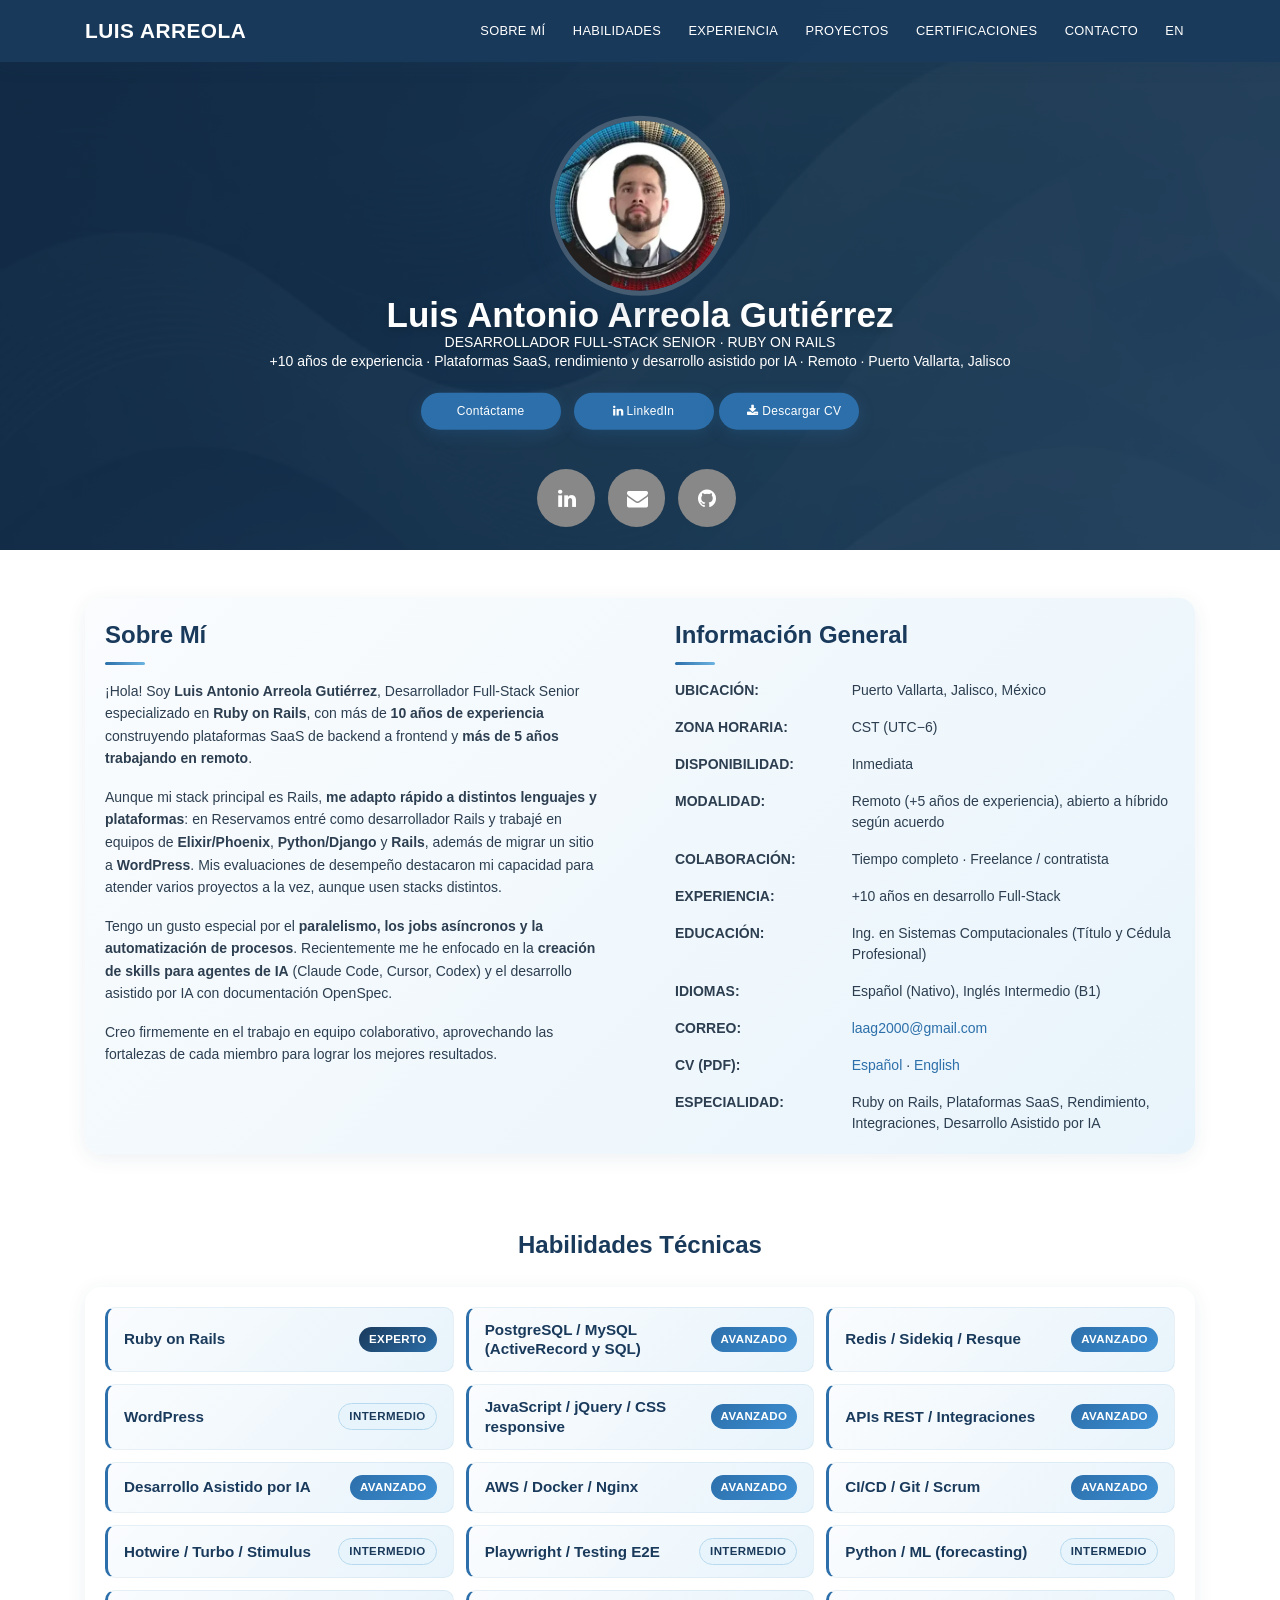
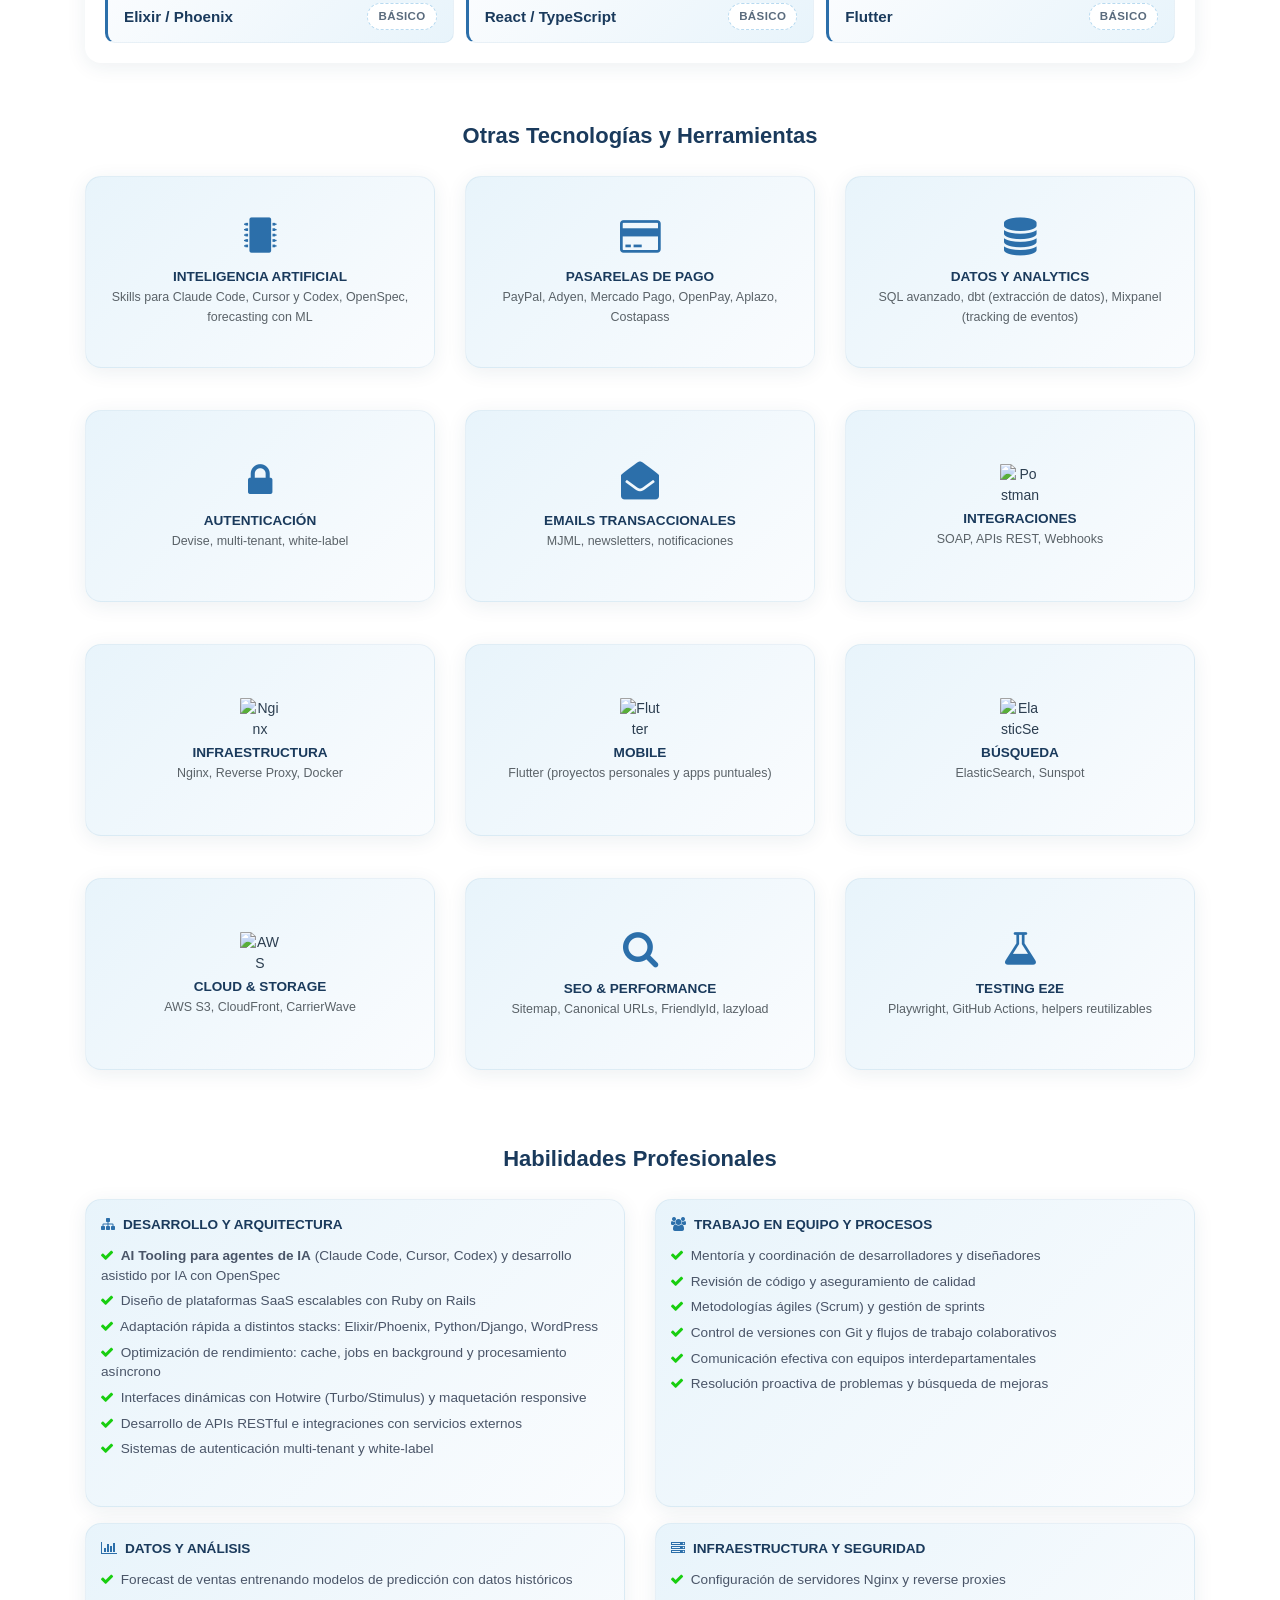
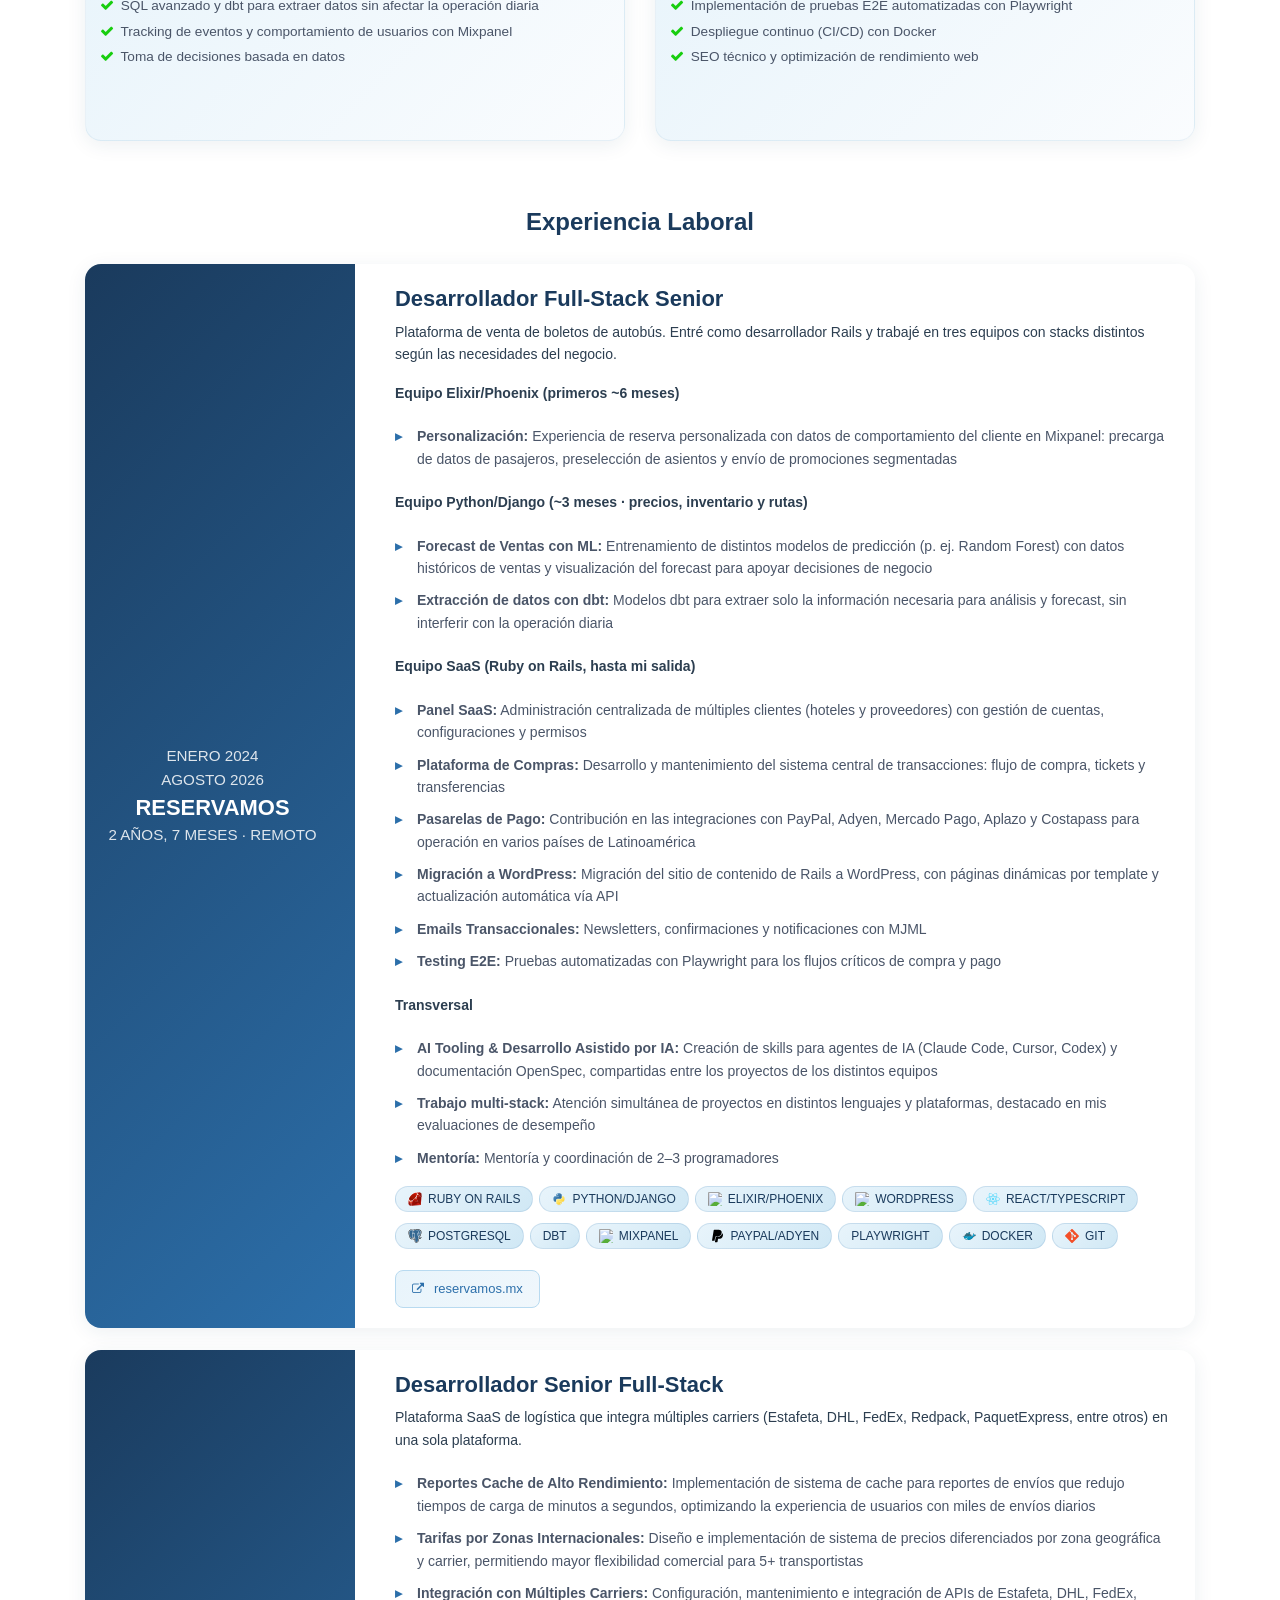
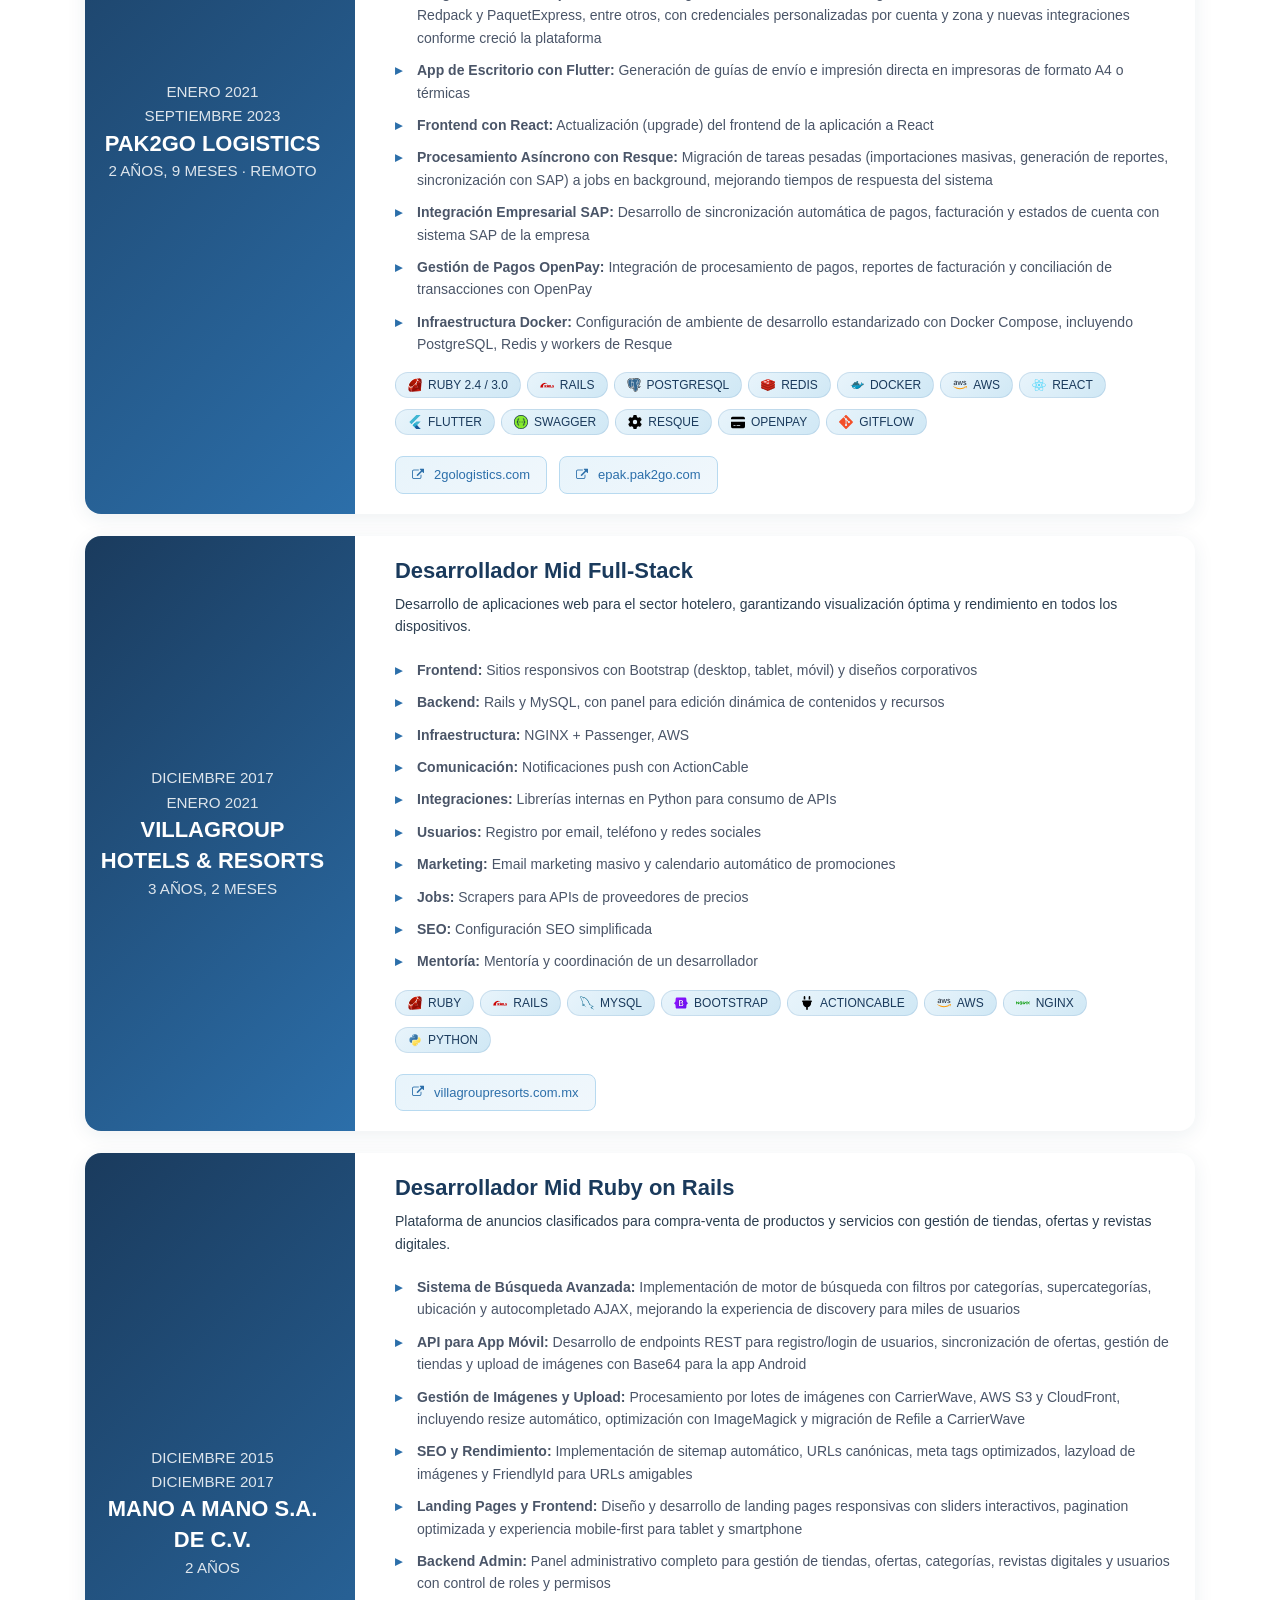
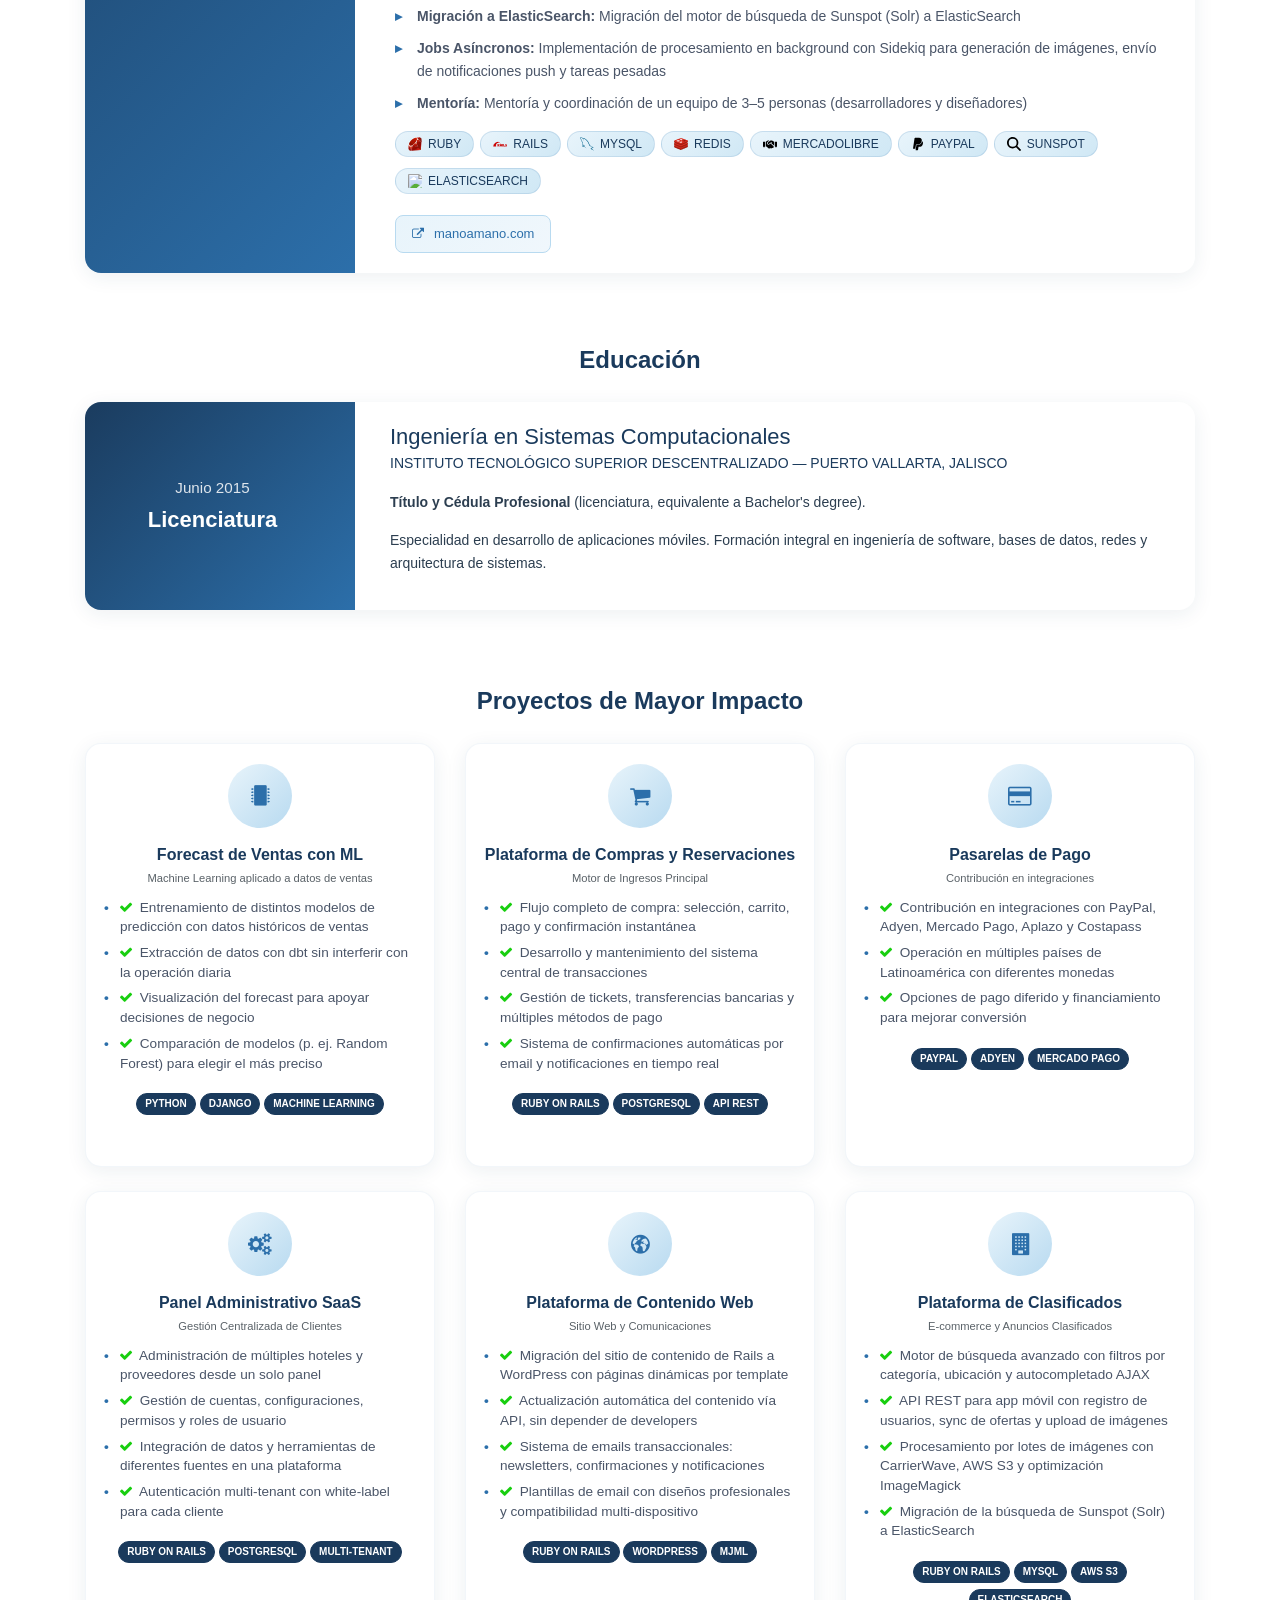
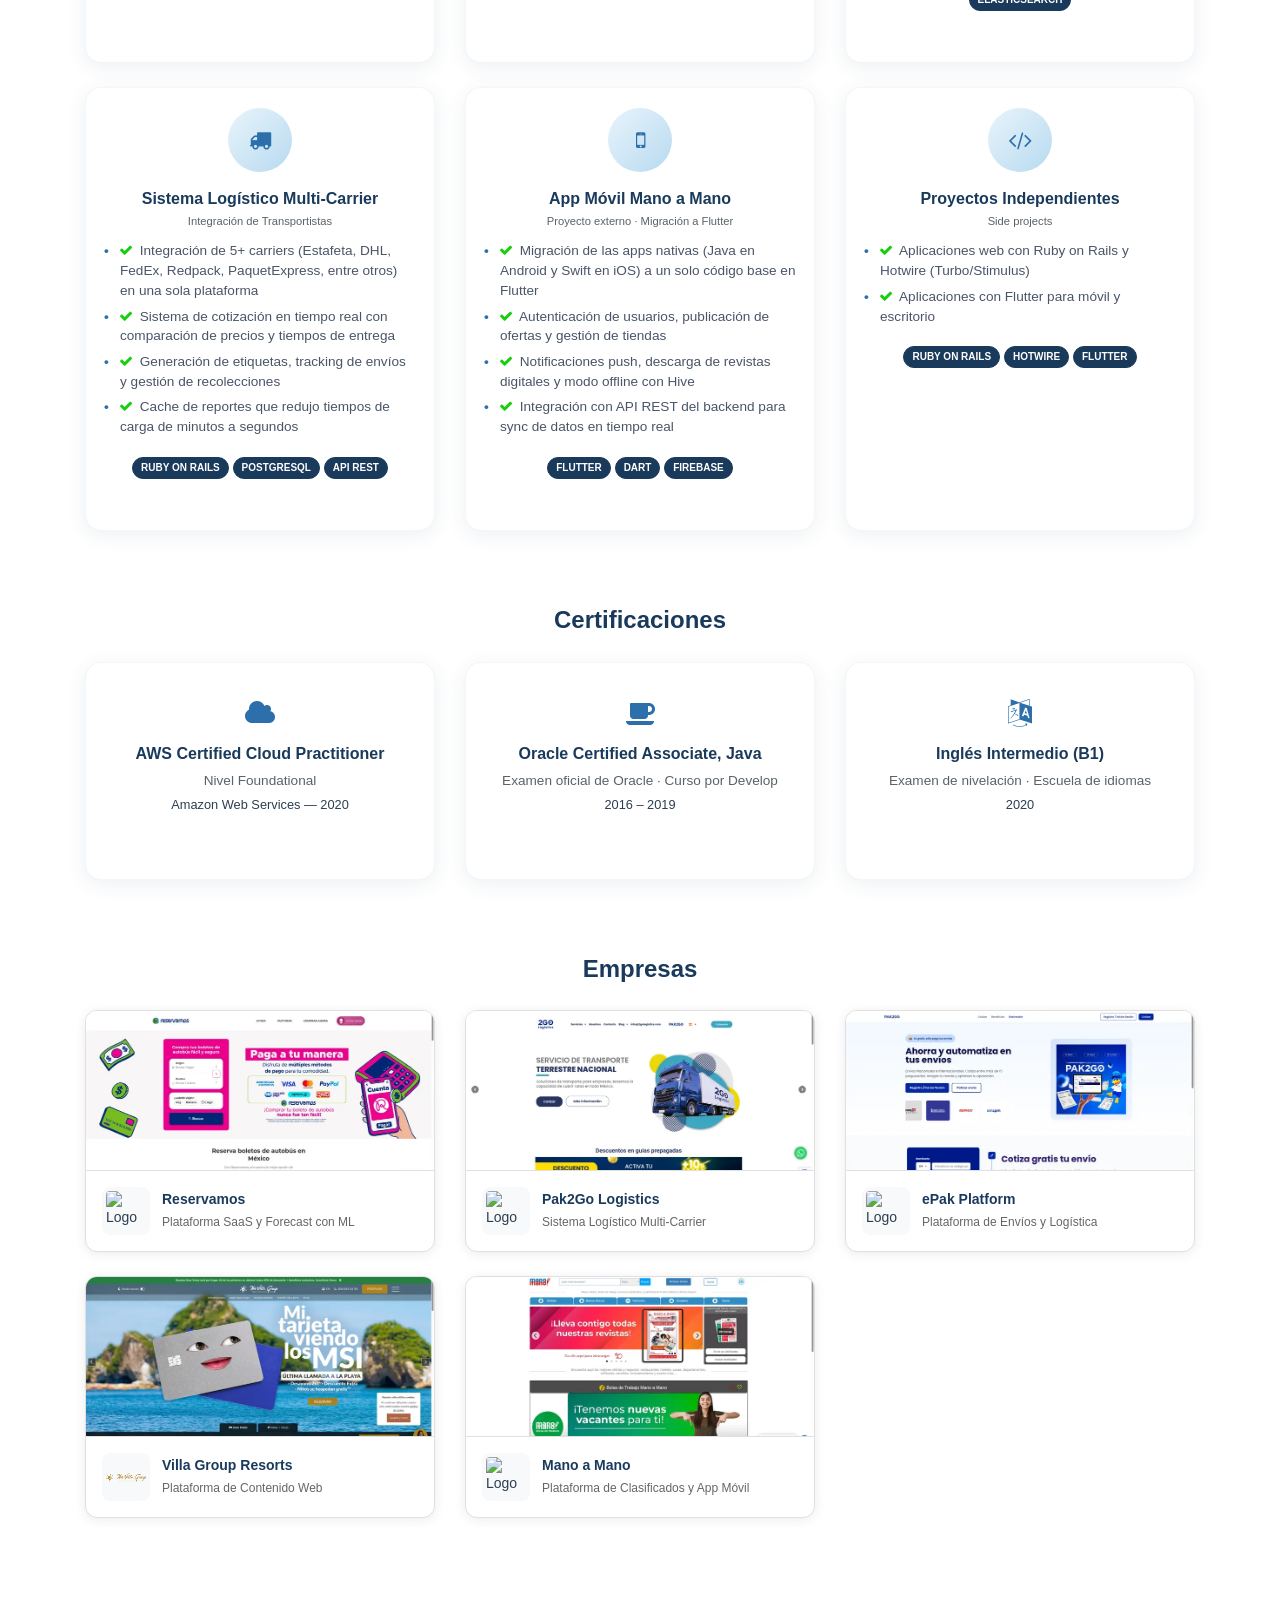
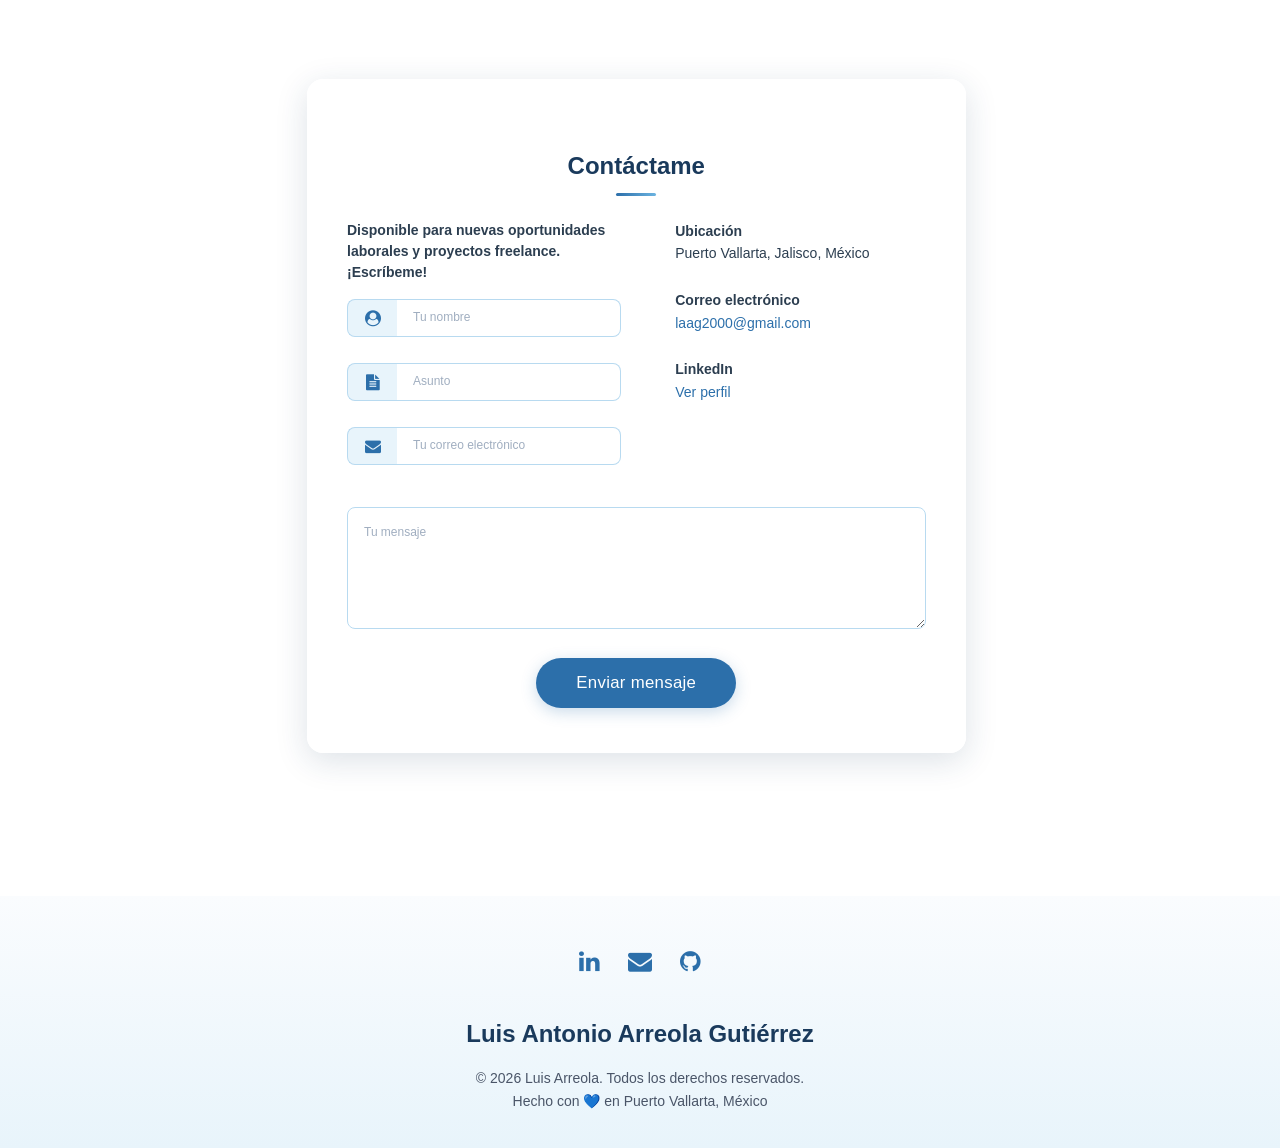
==== commit 575f379c: "Show 10+ years of experience and add downloadable PDF CV - Add 10+ years of experience to the headli" ====
--- a/index.html
+++ b/index.html
@@ -146,12 +146,15 @@
                 </div>
                 <h1 class="h2 title">Luis Antonio Arreola Gutiérrez</h1>
                 <h2 class="category text-white">Desarrollador Full-Stack Senior · Ruby on Rails</h2>
-                <p class="text-white">Plataformas SaaS, rendimiento y desarrollo asistido por IA · Remoto · Puerto Vallarta, Jalisco</p>
+                <p class="text-white">+10 años de experiencia · Plataformas SaaS, rendimiento y desarrollo asistido por IA · Remoto · Puerto Vallarta, Jalisco</p>
                 <a class="btn btn-primary smooth-scroll mr-2" href="#contacto" aria-label="Contáctame - Ir a la sección de contacto">Contáctame</a>
                 <a class="btn btn-primary" href="https://www.linkedin.com/in/luis-antonio-arreola-gutierrez-a48239131/"
                   target="_blank" rel="noopener noreferrer"
                   aria-label="Ver perfil de LinkedIn (abre en nueva pestaña)"><i class="fa fa-linkedin"
                     aria-hidden="true"></i> LinkedIn</a>
+                <a class="btn btn-primary" href="cv/Luis-Arreola-CV-ES.pdf" download
+                  aria-label="Descargar mi CV en PDF"><i class="fa fa-download"
+                    aria-hidden="true"></i> Descargar CV</a>
               </div>
             </div>
             <div class="section">
@@ -237,6 +240,10 @@
                   <div class="row mt-3">
                     <div class="col-sm-4"><strong class="text-uppercase">Correo:</strong></div>
                     <div class="col-sm-8"><a href="mailto:laag2000@gmail.com">laag2000@gmail.com</a></div>
+                  </div>
+                  <div class="row mt-3">
+                    <div class="col-sm-4"><strong class="text-uppercase">CV (PDF):</strong></div>
+                    <div class="col-sm-8"><a href="cv/Luis-Arreola-CV-ES.pdf" download>Español</a> · <a href="cv/Luis-Arreola-CV-EN.pdf" download>English</a></div>
                   </div>
                   <div class="row mt-3">
                     <div class="col-sm-4"><strong class="text-uppercase">Especialidad:</strong></div>
